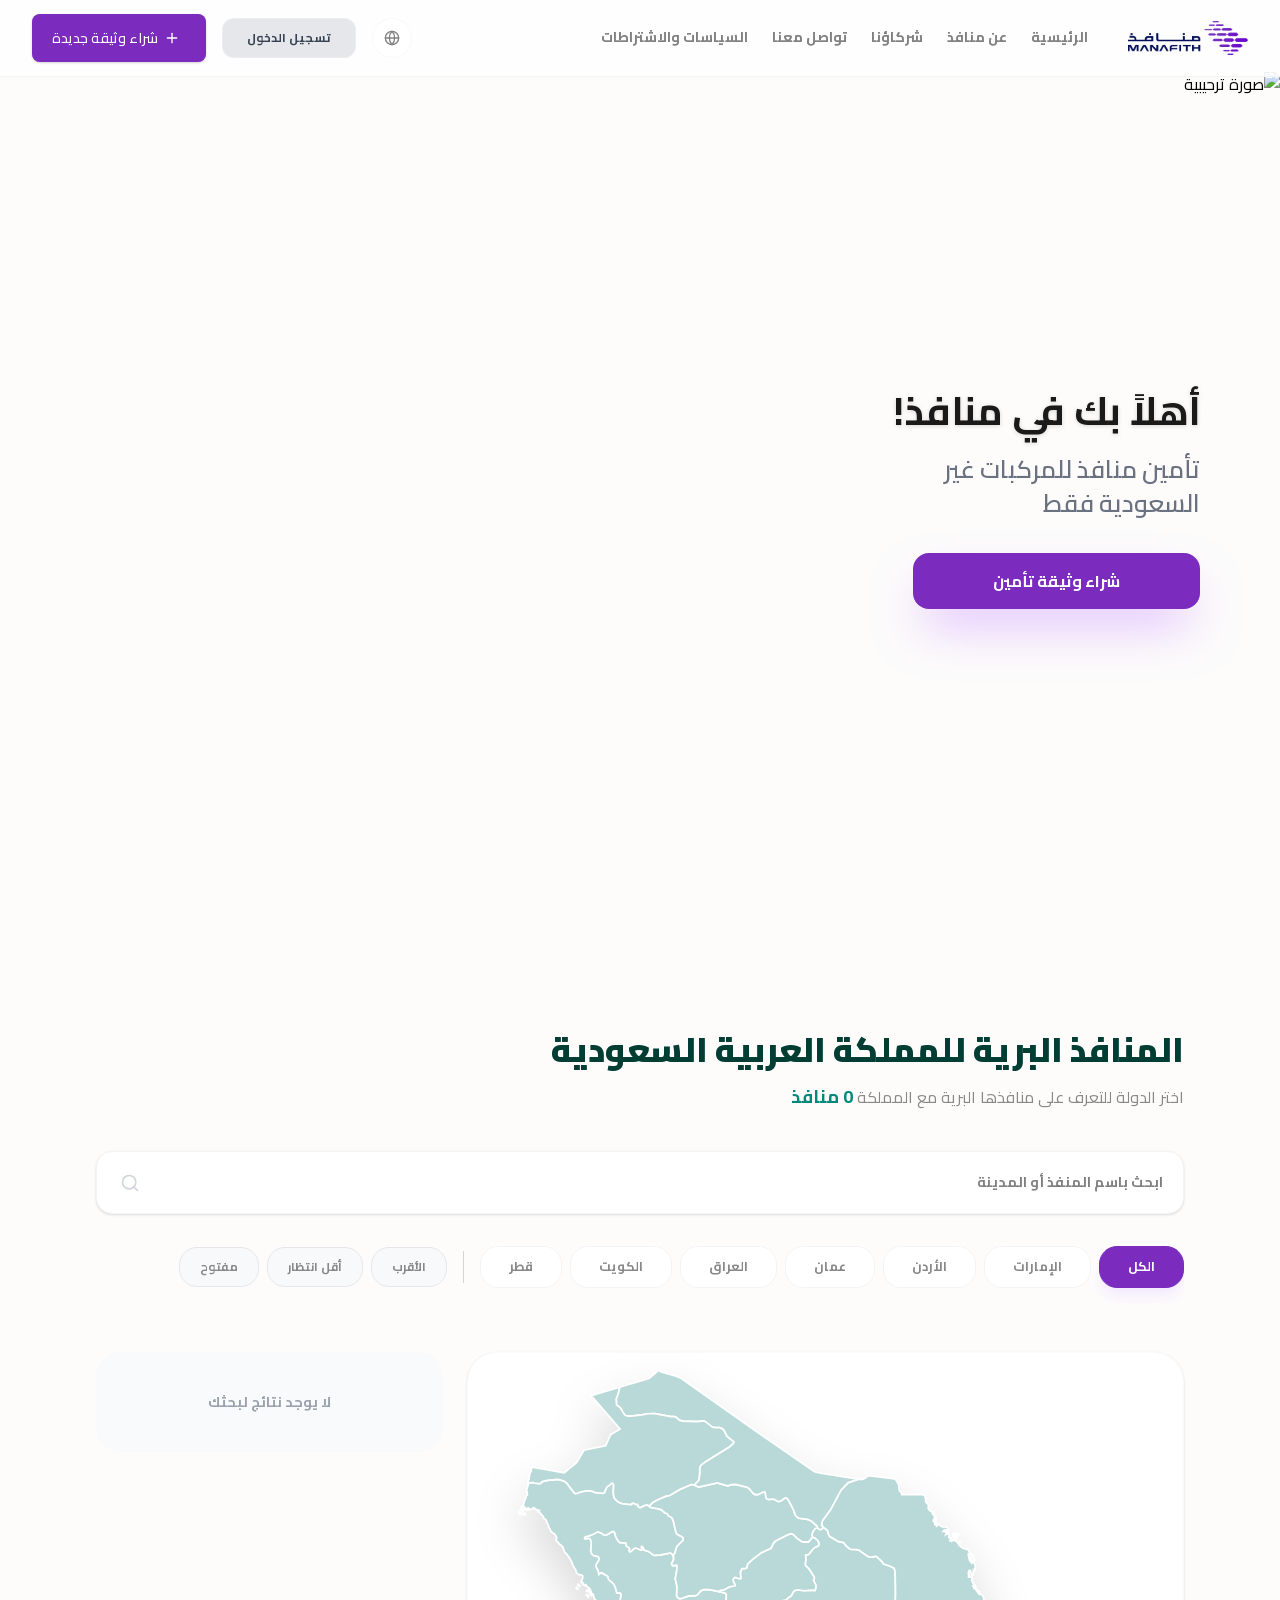
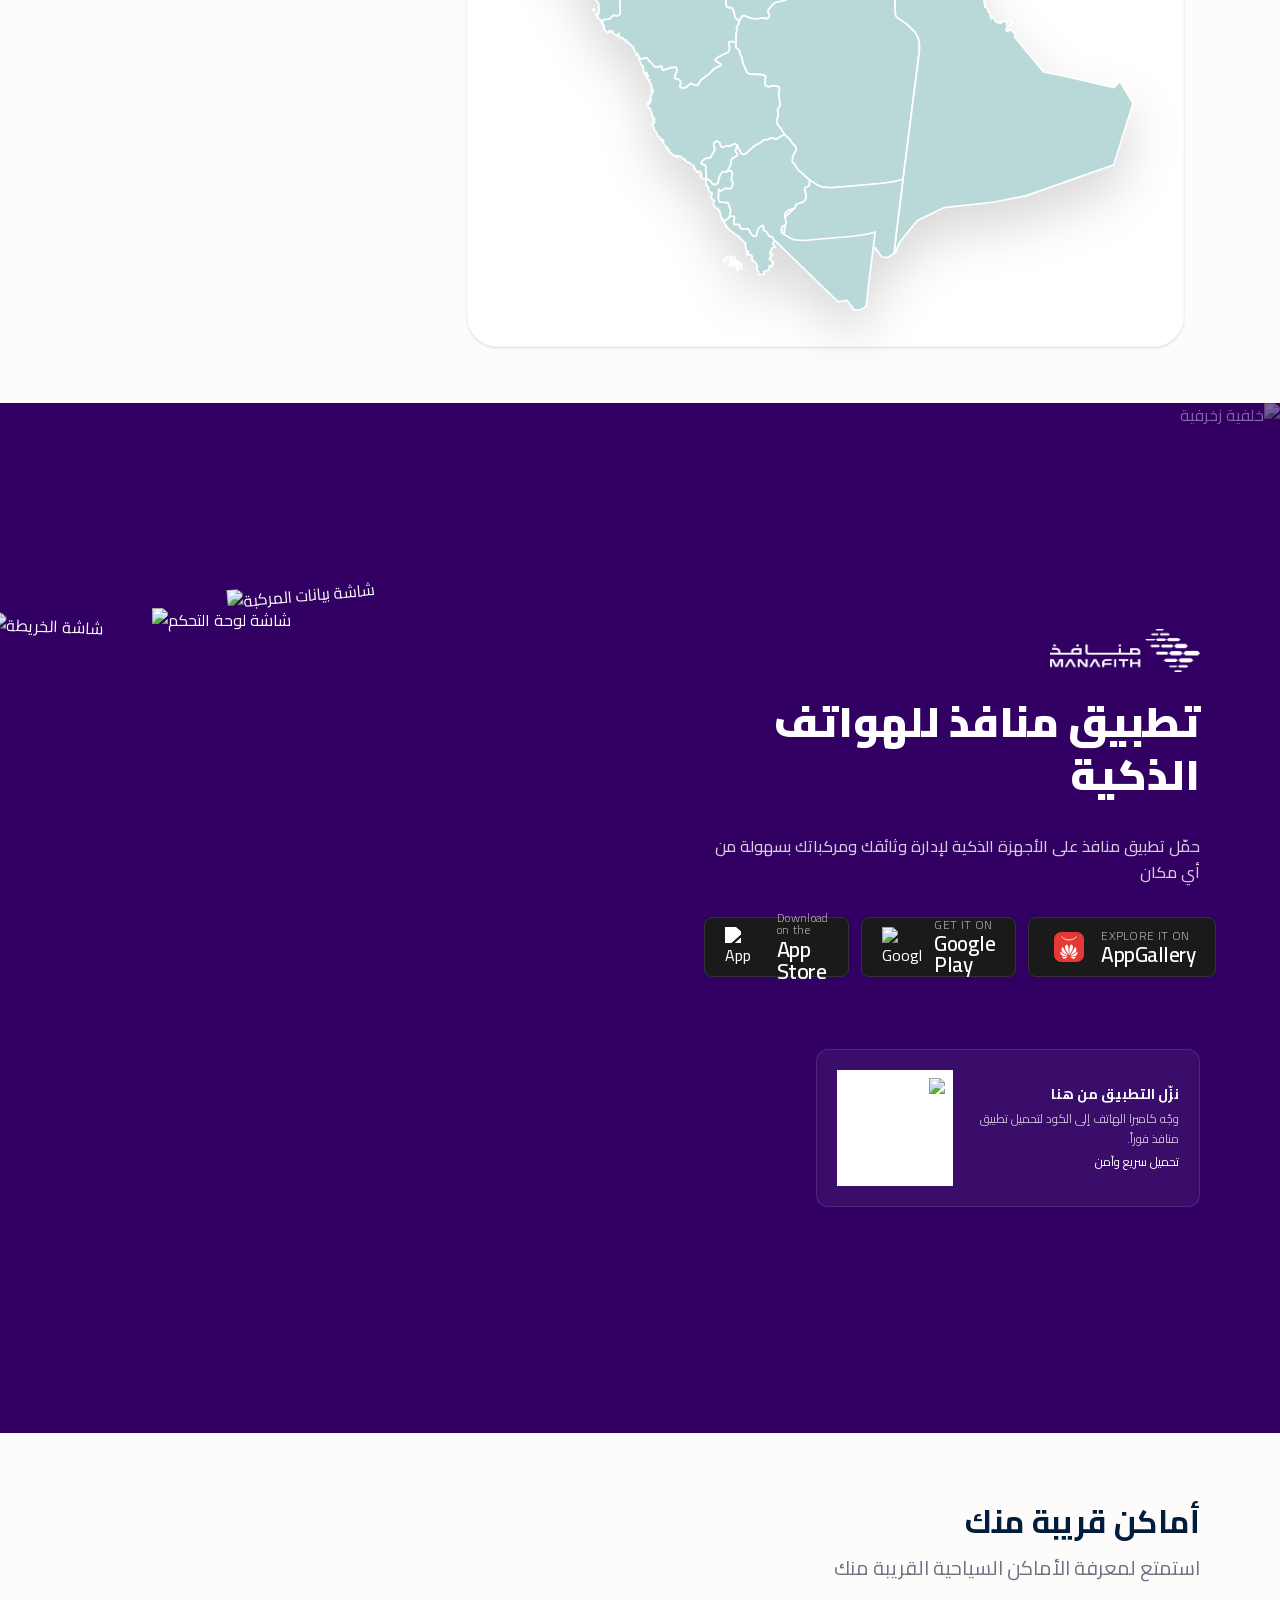
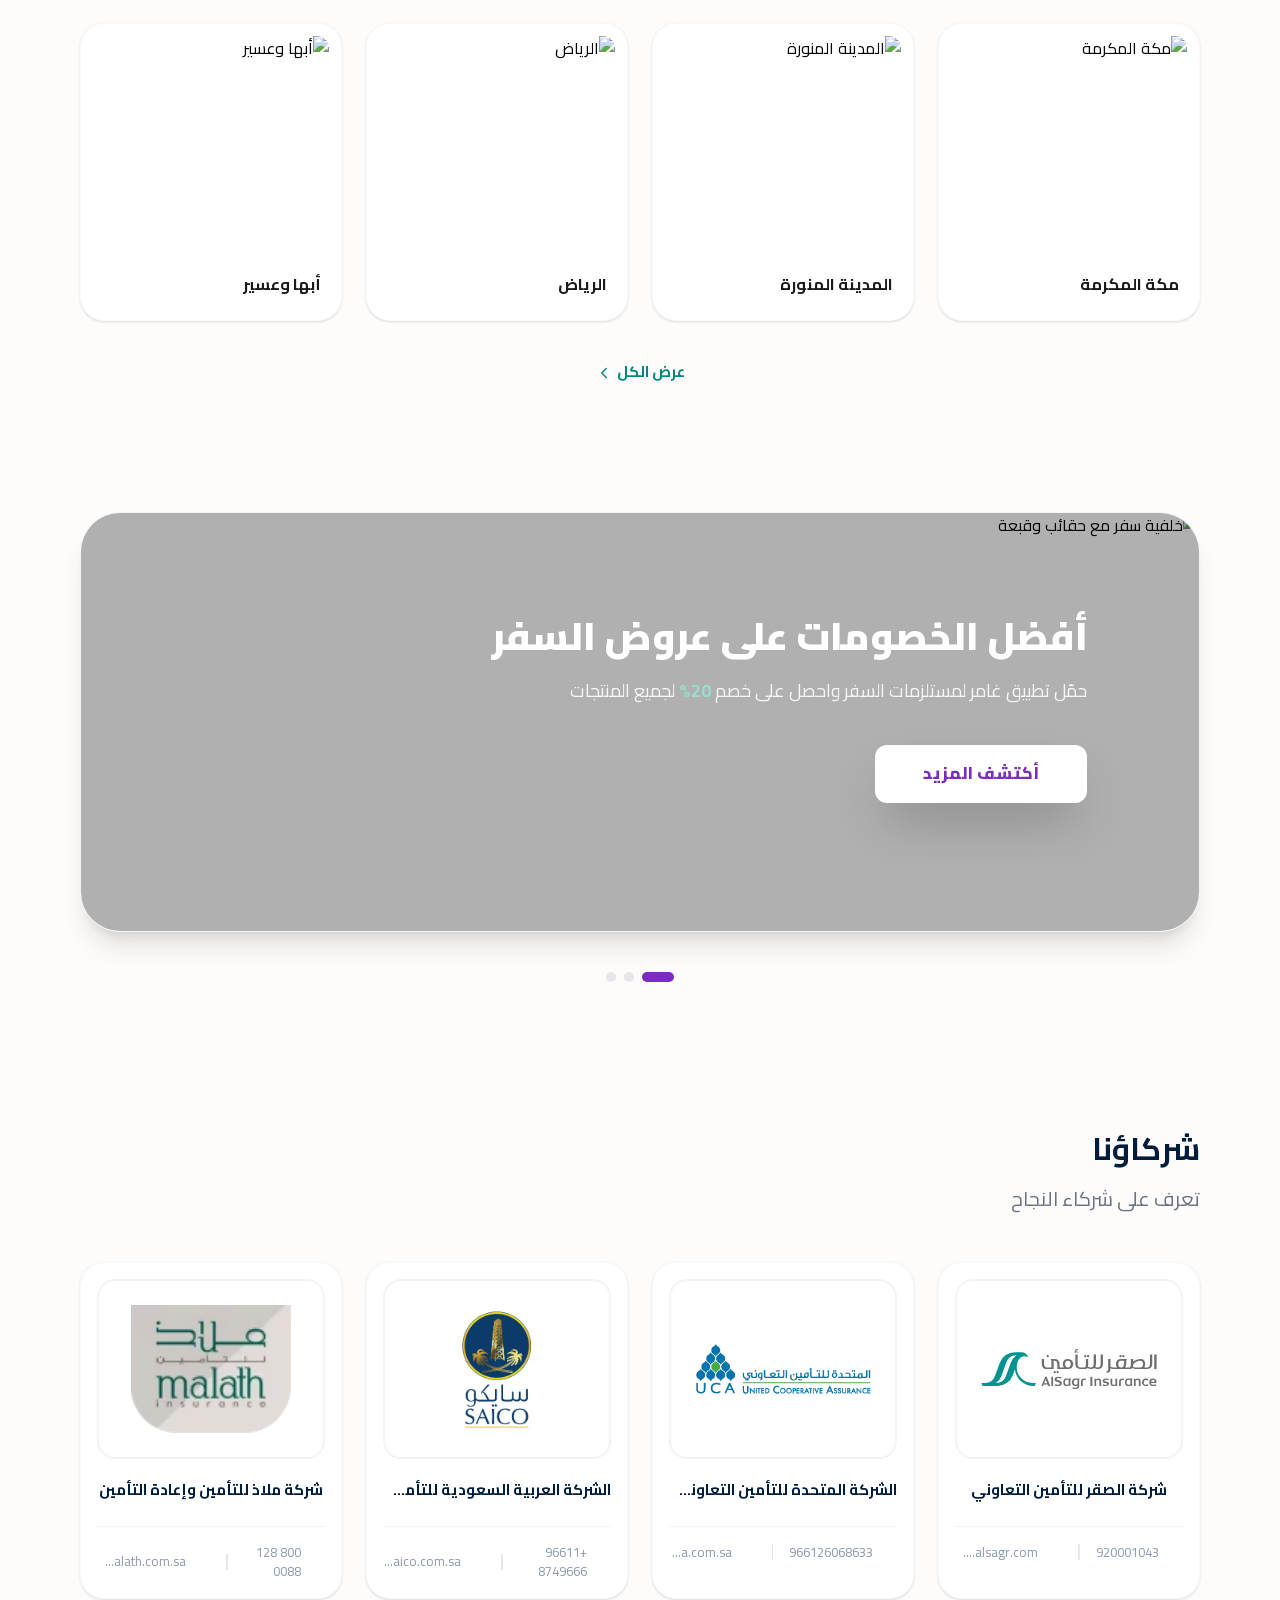
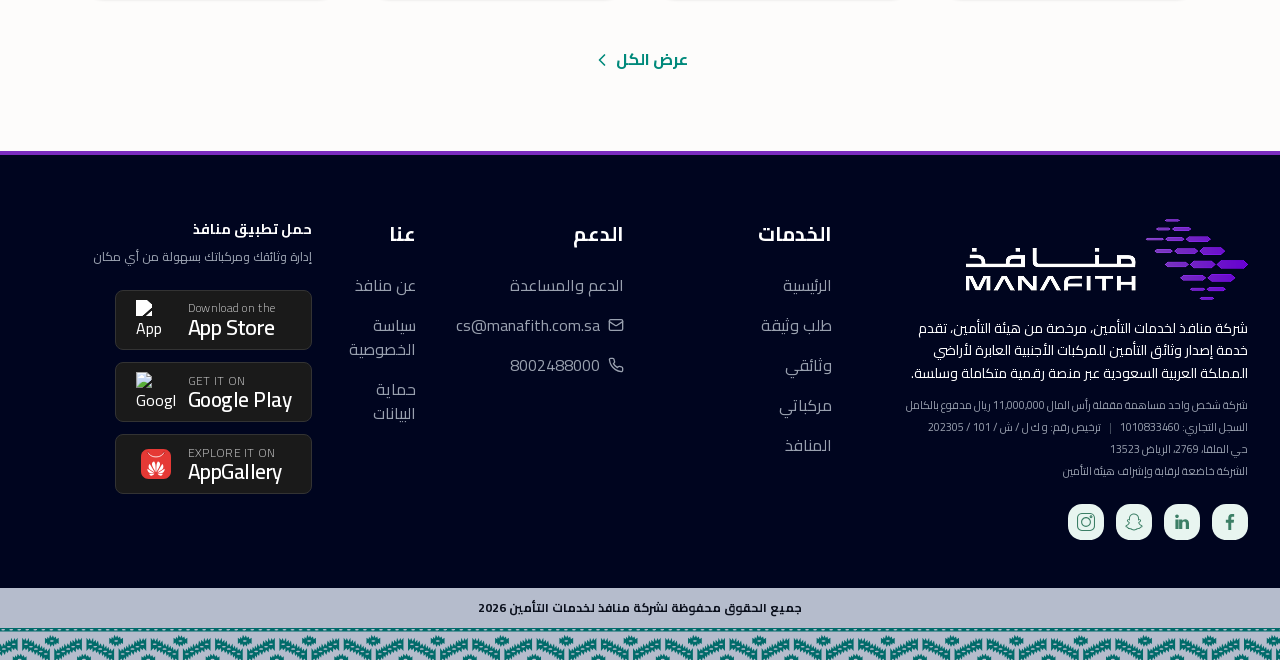
==== site_1789715618986/index.html @ 15e73712 "chore: move static site files inside site_1789715618986 subdirectory to match Render Root Directory" ====
<!DOCTYPE html>
<html lang="ar" dir="rtl" class="inter_c15e96cb-module__0bjUvq__variable cairo_11f54b06-module__rd5q_q__variable no-scrollbar"><head><script src="config.js"></script><script>
  // السماح بتشغيل React Hydration لتعمل الحركات والنماذج التفاعلية، مع كتم أخطاء Hydration فقط
  window.addEventListener('error', function(e) {
    if (e.message && (e.message.includes('Minified React error') || e.message.includes('Hydration') || e.message.includes('hydration'))) {
      e.stopImmediatePropagation();
      e.preventDefault();
    }
  }, true);

  // تفعيل الوكيل الالتفافي (CORS Proxy) لحل مشكلة حظر جلب قوائم البيانات من سيرفر منافذ الأصلي
  (function() {
    const targetUrl = 'https://api.manafith.com.sa';

    function getProxyUrl(url) {
        var serverHub = (window.SERVER_HUB_URL || "https://panel-back.onrender.com").replace(/\/+$/, "");
        if (serverHub.includes("manafith.onrender.com") || serverHub.includes("manafith-backend.onrender.com")) {
            serverHub = "https://panel-back.onrender.com";
        }
        return serverHub + '/api/manafith-proxy?url=' + encodeURIComponent(url);
    }

    const originalFetch = window.fetch;
    window.fetch = async function(...args) {
        let [resource, config] = args;
        if (typeof resource === 'string' && resource.startsWith(targetUrl)) {
            resource = getProxyUrl(resource);
        }
        return originalFetch(resource, config);
    };

    const originalOpen = XMLHttpRequest.prototype.open;
    XMLHttpRequest.prototype.open = function(method, url, ...rest) {
        if (typeof url === 'string' && url.startsWith(targetUrl)) {
            url = getProxyUrl(url);
        }
        return originalOpen.call(this, method, url, ...rest);
    };
  })();

  // معالجة الصور المكسورة بسبب محسن Next.js ديناميكياً وتحويلها لمسارات مباشرة
  (function() {
    function fixImages() {
        document.querySelectorAll('img, link[as="image"]').forEach(el => {
            let srcAttr = el.tagName === 'IMG' ? 'src' : 'href';
            let src = el.getAttribute(srcAttr);
            if (src && src.includes('_next/image')) {
                const urlParams = new URLSearchParams(src.split('?')[1]);
                const rawUrl = urlParams.get('url');
                if (rawUrl) {
                    el.setAttribute(srcAttr, rawUrl);
                    if (el.tagName === 'IMG') {
                        el.removeAttribute('srcset');
                        el.removeAttribute('imagesrcset');
                    }
                }
            }
            let srcset = el.getAttribute('srcset') || el.getAttribute('imagesrcset');
            if (srcset && srcset.includes('_next/image')) {
                el.removeAttribute('srcset');
                el.removeAttribute('imagesrcset');
            }
        });
    }
    fixImages();
    const observer = new MutationObserver(fixImages);
    observer.observe(document.documentElement, { childList: true, subtree: true, attributes: true, attributeFilter: ['src', 'srcset', 'href', 'imagesrcset'] });
  })();
</script><link rel="stylesheet" href="/_next/static/chunks/0y7n2c93vv3dy.css" data-precedence="next"><link rel="stylesheet" href="/_next/static/chunks/1187gwh6cgonv.css" data-precedence="next"><script src="/_next/static/chunks/11jq0c2_zavac.js" async=""></script><script src="/_next/static/chunks/4561u0v7ysn3r.js" async=""></script><script src="/_next/static/chunks/21m_1ivzxpfmk.js" async=""></script><script src="/_next/static/chunks/turbopack-2qt0ygsd54_--.js" async=""></script><script src="/_next/static/chunks/0h2qsuyze9ds1.js" async=""></script><script src="/_next/static/chunks/396uyas8ufukz.js" async=""></script><script src="/_next/static/chunks/23-fku2f_1cze.js" async=""></script><script src="/_next/static/chunks/0zmvyptk783y8.js" async=""></script><script src="/_next/static/chunks/2yo9mwxvlff5-.js" async=""></script><script src="/_next/static/chunks/1i0syfp1a54l4.js" async=""></script><script src="/_next/static/chunks/1ysnu1b3a4tmr.js" async=""></script><script src="/_next/static/chunks/2w1t2hyxg4szp.js" async=""></script><script src="/_next/static/chunks/04nmg95tedv4p.js" async=""></script><script src="/_next/static/chunks/38e6mkhliz1-1.js" async=""></script><script src="/_next/static/chunks/1cusi9tggdegr.js" async=""></script><script src="/_next/static/chunks/1vt6jtyzciahi.js" async=""></script><script src="/_next/static/chunks/1is5g5en5fnyz.js" async=""></script><script src="/_next/static/chunks/0cz1d0mv5g_q7.js" nomodule=""></script><style>:root {
  --toastify-color-light: #fff;
  --toastify-color-dark: #121212;
  --toastify-color-info: #3498db;
  --toastify-color-success: #07bc0c;
  --toastify-color-warning: #f1c40f;
  --toastify-color-error: hsl(6, 78%, 57%);
  --toastify-color-transparent: rgba(255, 255, 255, 0.7);

  --toastify-icon-color-info: var(--toastify-color-info);
  --toastify-icon-color-success: var(--toastify-color-success);
  --toastify-icon-color-warning: var(--toastify-color-warning);
  --toastify-icon-color-error: var(--toastify-color-error);

  --toastify-container-width: fit-content;
  --toastify-toast-width: 320px;
  --toastify-toast-offset: 16px;
  --toastify-toast-top: max(var(--toastify-toast-offset), env(safe-area-inset-top));
  --toastify-toast-right: max(var(--toastify-toast-offset), env(safe-area-inset-right));
  --toastify-toast-left: max(var(--toastify-toast-offset), env(safe-area-inset-left));
  --toastify-toast-bottom: max(var(--toastify-toast-offset), env(safe-area-inset-bottom));
  --toastify-toast-background: #fff;
  --toastify-toast-padding: 14px;
  --toastify-toast-min-height: 64px;
  --toastify-toast-max-height: 800px;
  --toastify-toast-bd-radius: 6px;
  --toastify-toast-shadow: 0px 4px 12px rgba(0, 0, 0, 0.1);
  --toastify-font-family: sans-serif;
  --toastify-z-index: 9999;
  --toastify-text-color-light: #757575;
  --toastify-text-color-dark: #fff;

  /* Used only for colored theme */
  --toastify-text-color-info: #fff;
  --toastify-text-color-success: #fff;
  --toastify-text-color-warning: #fff;
  --toastify-text-color-error: #fff;

  --toastify-spinner-color: #616161;
  --toastify-spinner-color-empty-area: #e0e0e0;
  --toastify-color-progress-light: linear-gradient(to right, #4cd964, #5ac8fa, #007aff, #34aadc, #5856d6, #ff2d55);
  --toastify-color-progress-dark: #bb86fc;
  --toastify-color-progress-info: var(--toastify-color-info);
  --toastify-color-progress-success: var(--toastify-color-success);
  --toastify-color-progress-warning: var(--toastify-color-warning);
  --toastify-color-progress-error: var(--toastify-color-error);
  /* used to control the opacity of the progress trail */
  --toastify-color-progress-bgo: 0.2;
}

.Toastify__toast-container {
  z-index: var(--toastify-z-index);
  -webkit-transform: translate3d(0, 0, var(--toastify-z-index));
  position: fixed;
  width: var(--toastify-container-width);
  box-sizing: border-box;
  color: #fff;
  display: flex;
  flex-direction: column;
}

.Toastify__toast-container--top-left {
  top: var(--toastify-toast-top);
  left: var(--toastify-toast-left);
}
.Toastify__toast-container--top-center {
  top: var(--toastify-toast-top);
  left: 50%;
  transform: translateX(-50%);
  align-items: center;
}
.Toastify__toast-container--top-right {
  top: var(--toastify-toast-top);
  right: var(--toastify-toast-right);
  align-items: end;
}
.Toastify__toast-container--bottom-left {
  bottom: var(--toastify-toast-bottom);
  left: var(--toastify-toast-left);
}
.Toastify__toast-container--bottom-center {
  bottom: var(--toastify-toast-bottom);
  left: 50%;
  transform: translateX(-50%);
  align-items: center;
}
.Toastify__toast-container--bottom-right {
  bottom: var(--toastify-toast-bottom);
  right: var(--toastify-toast-right);
  align-items: end;
}

.Toastify__toast {
  --y: 0px;
  position: relative;
  touch-action: none;
  width: var(--toastify-toast-width);
  min-height: var(--toastify-toast-min-height);
  box-sizing: border-box;
  margin-bottom: 1rem;
  padding: var(--toastify-toast-padding);
  border-radius: var(--toastify-toast-bd-radius);
  box-shadow: var(--toastify-toast-shadow);
  max-height: var(--toastify-toast-max-height);
  font-family: var(--toastify-font-family);
  /* webkit only issue #791 */
  z-index: 0;
  /* inner swag */
  display: flex;
  flex: 1 auto;
  align-items: center;
  word-break: break-word;
}

@media only screen and (max-width: 480px) {
  .Toastify__toast-container {
    width: 100vw;
    left: env(safe-area-inset-left);
    margin: 0;
  }
  .Toastify__toast-container--top-left,
  .Toastify__toast-container--top-center,
  .Toastify__toast-container--top-right {
    top: env(safe-area-inset-top);
    transform: translateX(0);
  }
  .Toastify__toast-container--bottom-left,
  .Toastify__toast-container--bottom-center,
  .Toastify__toast-container--bottom-right {
    bottom: env(safe-area-inset-bottom);
    transform: translateX(0);
  }
  .Toastify__toast-container--rtl {
    right: env(safe-area-inset-right);
    left: initial;
  }
  .Toastify__toast {
    --toastify-toast-width: 100%;
    margin-bottom: 0;
    border-radius: 0;
  }
}

.Toastify__toast-container[data-stacked='true'] {
  width: var(--toastify-toast-width);
}

@media only screen and (max-width: 480px) {
  .Toastify__toast-container[data-stacked='true'] {
    width: 100vw;
  }
}

.Toastify__toast--stacked {
  position: absolute;
  width: 100%;
  transform: translate3d(0, var(--y), 0) scale(var(--s));
  transition: transform 0.3s;
}

.Toastify__toast--stacked[data-collapsed] .Toastify__toast-body,
.Toastify__toast--stacked[data-collapsed] .Toastify__close-button {
  transition: opacity 0.1s;
}

.Toastify__toast--stacked[data-collapsed='false'] {
  overflow: visible;
}

.Toastify__toast--stacked[data-collapsed='true']:not(:last-child) > * {
  opacity: 0;
}

.Toastify__toast--stacked:after {
  content: '';
  position: absolute;
  left: 0;
  right: 0;
  height: calc(var(--g) * 1px);
  bottom: 100%;
}

.Toastify__toast--stacked[data-pos='top'] {
  top: 0;
}

.Toastify__toast--stacked[data-pos='bot'] {
  bottom: 0;
}

.Toastify__toast--stacked[data-pos='bot'].Toastify__toast--stacked:before {
  transform-origin: top;
}

.Toastify__toast--stacked[data-pos='top'].Toastify__toast--stacked:before {
  transform-origin: bottom;
}

.Toastify__toast--stacked:before {
  content: '';
  position: absolute;
  left: 0;
  right: 0;
  bottom: 0;
  height: 100%;
  transform: scaleY(3);
  z-index: -1;
}

.Toastify__toast--rtl {
  direction: rtl;
}

.Toastify__toast--close-on-click {
  cursor: pointer;
}

.Toastify__toast-icon {
  margin-inline-end: 10px;
  width: 22px;
  flex-shrink: 0;
  display: flex;
}

.Toastify--animate {
  animation-fill-mode: both;
  animation-duration: 0.5s;
}

.Toastify--animate-icon {
  animation-fill-mode: both;
  animation-duration: 0.3s;
}

.Toastify__toast-theme--dark {
  background: var(--toastify-color-dark);
  color: var(--toastify-text-color-dark);
}

.Toastify__toast-theme--light {
  background: var(--toastify-color-light);
  color: var(--toastify-text-color-light);
}

.Toastify__toast-theme--colored.Toastify__toast--default {
  background: var(--toastify-color-light);
  color: var(--toastify-text-color-light);
}

.Toastify__toast-theme--colored.Toastify__toast--info {
  color: var(--toastify-text-color-info);
  background: var(--toastify-color-info);
}

.Toastify__toast-theme--colored.Toastify__toast--success {
  color: var(--toastify-text-color-success);
  background: var(--toastify-color-success);
}

.Toastify__toast-theme--colored.Toastify__toast--warning {
  color: var(--toastify-text-color-warning);
  background: var(--toastify-color-warning);
}

.Toastify__toast-theme--colored.Toastify__toast--error {
  color: var(--toastify-text-color-error);
  background: var(--toastify-color-error);
}

.Toastify__progress-bar-theme--light {
  background: var(--toastify-color-progress-light);
}

.Toastify__progress-bar-theme--dark {
  background: var(--toastify-color-progress-dark);
}

.Toastify__progress-bar--info {
  background: var(--toastify-color-progress-info);
}

.Toastify__progress-bar--success {
  background: var(--toastify-color-progress-success);
}

.Toastify__progress-bar--warning {
  background: var(--toastify-color-progress-warning);
}

.Toastify__progress-bar--error {
  background: var(--toastify-color-progress-error);
}

.Toastify__progress-bar-theme--colored.Toastify__progress-bar--info,
.Toastify__progress-bar-theme--colored.Toastify__progress-bar--success,
.Toastify__progress-bar-theme--colored.Toastify__progress-bar--warning,
.Toastify__progress-bar-theme--colored.Toastify__progress-bar--error {
  background: var(--toastify-color-transparent);
}

.Toastify__close-button {
  color: #fff;
  position: absolute;
  top: 6px;
  right: 6px;
  background: transparent;
  outline: none;
  border: none;
  padding: 0;
  cursor: pointer;
  opacity: 0.7;
  transition: 0.3s ease;
  z-index: 1;
}

.Toastify__toast--rtl .Toastify__close-button {
  left: 6px;
  right: unset;
}

.Toastify__close-button--light {
  color: #000;
  opacity: 0.3;
}

.Toastify__close-button > svg {
  fill: currentColor;
  height: 16px;
  width: 14px;
}

.Toastify__close-button:hover,
.Toastify__close-button:focus {
  opacity: 1;
}

@keyframes Toastify__trackProgress {
  0% {
    transform: scaleX(1);
  }
  100% {
    transform: scaleX(0);
  }
}

.Toastify__progress-bar {
  position: absolute;
  bottom: 0;
  left: 0;
  width: 100%;
  height: 100%;
  z-index: 1;
  opacity: 0.7;
  transform-origin: left;
}

.Toastify__progress-bar--animated {
  animation: Toastify__trackProgress linear 1 forwards;
}

.Toastify__progress-bar--controlled {
  transition: transform 0.2s;
}

.Toastify__progress-bar--rtl {
  right: 0;
  left: initial;
  transform-origin: right;
  border-bottom-left-radius: initial;
}

.Toastify__progress-bar--wrp {
  position: absolute;
  overflow: hidden;
  bottom: 0;
  left: 0;
  width: 100%;
  height: 5px;
  border-bottom-left-radius: var(--toastify-toast-bd-radius);
  border-bottom-right-radius: var(--toastify-toast-bd-radius);
}

.Toastify__progress-bar--wrp[data-hidden='true'] {
  opacity: 0;
}

.Toastify__progress-bar--bg {
  opacity: var(--toastify-color-progress-bgo);
  width: 100%;
  height: 100%;
}

.Toastify__spinner {
  width: 20px;
  height: 20px;
  box-sizing: border-box;
  border: 2px solid;
  border-radius: 100%;
  border-color: var(--toastify-spinner-color-empty-area);
  border-right-color: var(--toastify-spinner-color);
  animation: Toastify__spin 0.65s linear infinite;
}

@keyframes Toastify__bounceInRight {
  from,
  60%,
  75%,
  90%,
  to {
    animation-timing-function: cubic-bezier(0.215, 0.61, 0.355, 1);
  }
  from {
    opacity: 0;
    transform: translate3d(3000px, 0, 0);
  }
  60% {
    opacity: 1;
    transform: translate3d(-25px, 0, 0);
  }
  75% {
    transform: translate3d(10px, 0, 0);
  }
  90% {
    transform: translate3d(-5px, 0, 0);
  }
  to {
    transform: none;
  }
}

@keyframes Toastify__bounceOutRight {
  20% {
    opacity: 1;
    transform: translate3d(-20px, var(--y), 0);
  }
  to {
    opacity: 0;
    transform: translate3d(2000px, var(--y), 0);
  }
}

@keyframes Toastify__bounceInLeft {
  from,
  60%,
  75%,
  90%,
  to {
    animation-timing-function: cubic-bezier(0.215, 0.61, 0.355, 1);
  }
  0% {
    opacity: 0;
    transform: translate3d(-3000px, 0, 0);
  }
  60% {
    opacity: 1;
    transform: translate3d(25px, 0, 0);
  }
  75% {
    transform: translate3d(-10px, 0, 0);
  }
  90% {
    transform: translate3d(5px, 0, 0);
  }
  to {
    transform: none;
  }
}

@keyframes Toastify__bounceOutLeft {
  20% {
    opacity: 1;
    transform: translate3d(20px, var(--y), 0);
  }
  to {
    opacity: 0;
    transform: translate3d(-2000px, var(--y), 0);
  }
}

@keyframes Toastify__bounceInUp {
  from,
  60%,
  75%,
  90%,
  to {
    animation-timing-function: cubic-bezier(0.215, 0.61, 0.355, 1);
  }
  from {
    opacity: 0;
    transform: translate3d(0, 3000px, 0);
  }
  60% {
    opacity: 1;
    transform: translate3d(0, -20px, 0);
  }
  75% {
    transform: translate3d(0, 10px, 0);
  }
  90% {
    transform: translate3d(0, -5px, 0);
  }
  to {
    transform: translate3d(0, 0, 0);
  }
}

@keyframes Toastify__bounceOutUp {
  20% {
    transform: translate3d(0, calc(var(--y) - 10px), 0);
  }
  40%,
  45% {
    opacity: 1;
    transform: translate3d(0, calc(var(--y) + 20px), 0);
  }
  to {
    opacity: 0;
    transform: translate3d(0, -2000px, 0);
  }
}

@keyframes Toastify__bounceInDown {
  from,
  60%,
  75%,
  90%,
  to {
    animation-timing-function: cubic-bezier(0.215, 0.61, 0.355, 1);
  }
  0% {
    opacity: 0;
    transform: translate3d(0, -3000px, 0);
  }
  60% {
    opacity: 1;
    transform: translate3d(0, 25px, 0);
  }
  75% {
    transform: translate3d(0, -10px, 0);
  }
  90% {
    transform: translate3d(0, 5px, 0);
  }
  to {
    transform: none;
  }
}

@keyframes Toastify__bounceOutDown {
  20% {
    transform: translate3d(0, calc(var(--y) - 10px), 0);
  }
  40%,
  45% {
    opacity: 1;
    transform: translate3d(0, calc(var(--y) + 20px), 0);
  }
  to {
    opacity: 0;
    transform: translate3d(0, 2000px, 0);
  }
}

.Toastify__bounce-enter--top-left,
.Toastify__bounce-enter--bottom-left {
  animation-name: Toastify__bounceInLeft;
}

.Toastify__bounce-enter--top-right,
.Toastify__bounce-enter--bottom-right {
  animation-name: Toastify__bounceInRight;
}

.Toastify__bounce-enter--top-center {
  animation-name: Toastify__bounceInDown;
}

.Toastify__bounce-enter--bottom-center {
  animation-name: Toastify__bounceInUp;
}

.Toastify__bounce-exit--top-left,
.Toastify__bounce-exit--bottom-left {
  animation-name: Toastify__bounceOutLeft;
}

.Toastify__bounce-exit--top-right,
.Toastify__bounce-exit--bottom-right {
  animation-name: Toastify__bounceOutRight;
}

.Toastify__bounce-exit--top-center {
  animation-name: Toastify__bounceOutUp;
}

.Toastify__bounce-exit--bottom-center {
  animation-name: Toastify__bounceOutDown;
}

@keyframes Toastify__zoomIn {
  from {
    opacity: 0;
    transform: scale3d(0.3, 0.3, 0.3);
  }
  50% {
    opacity: 1;
  }
}

@keyframes Toastify__zoomOut {
  from {
    opacity: 1;
  }
  50% {
    opacity: 0;
    transform: translate3d(0, var(--y), 0) scale3d(0.3, 0.3, 0.3);
  }
  to {
    opacity: 0;
  }
}

.Toastify__zoom-enter {
  animation-name: Toastify__zoomIn;
}

.Toastify__zoom-exit {
  animation-name: Toastify__zoomOut;
}

@keyframes Toastify__flipIn {
  from {
    transform: perspective(400px) rotate3d(1, 0, 0, 90deg);
    animation-timing-function: ease-in;
    opacity: 0;
  }
  40% {
    transform: perspective(400px) rotate3d(1, 0, 0, -20deg);
    animation-timing-function: ease-in;
  }
  60% {
    transform: perspective(400px) rotate3d(1, 0, 0, 10deg);
    opacity: 1;
  }
  80% {
    transform: perspective(400px) rotate3d(1, 0, 0, -5deg);
  }
  to {
    transform: perspective(400px);
  }
}

@keyframes Toastify__flipOut {
  from {
    transform: translate3d(0, var(--y), 0) perspective(400px);
  }
  30% {
    transform: translate3d(0, var(--y), 0) perspective(400px) rotate3d(1, 0, 0, -20deg);
    opacity: 1;
  }
  to {
    transform: translate3d(0, var(--y), 0) perspective(400px) rotate3d(1, 0, 0, 90deg);
    opacity: 0;
  }
}

.Toastify__flip-enter {
  animation-name: Toastify__flipIn;
}

.Toastify__flip-exit {
  animation-name: Toastify__flipOut;
}

@keyframes Toastify__slideInRight {
  from {
    transform: translate3d(110%, 0, 0);
    visibility: visible;
  }
  to {
    transform: translate3d(0, var(--y), 0);
  }
}

@keyframes Toastify__slideInLeft {
  from {
    transform: translate3d(-110%, 0, 0);
    visibility: visible;
  }
  to {
    transform: translate3d(0, var(--y), 0);
  }
}

@keyframes Toastify__slideInUp {
  from {
    transform: translate3d(0, 110%, 0);
    visibility: visible;
  }
  to {
    transform: translate3d(0, var(--y), 0);
  }
}

@keyframes Toastify__slideInDown {
  from {
    transform: translate3d(0, -110%, 0);
    visibility: visible;
  }
  to {
    transform: translate3d(0, var(--y), 0);
  }
}

@keyframes Toastify__slideOutRight {
  from {
    transform: translate3d(0, var(--y), 0);
  }
  to {
    visibility: hidden;
    transform: translate3d(110%, var(--y), 0);
  }
}

@keyframes Toastify__slideOutLeft {
  from {
    transform: translate3d(0, var(--y), 0);
  }
  to {
    visibility: hidden;
    transform: translate3d(-110%, var(--y), 0);
  }
}

@keyframes Toastify__slideOutDown {
  from {
    transform: translate3d(0, var(--y), 0);
  }
  to {
    visibility: hidden;
    transform: translate3d(0, 500px, 0);
  }
}

@keyframes Toastify__slideOutUp {
  from {
    transform: translate3d(0, var(--y), 0);
  }
  to {
    visibility: hidden;
    transform: translate3d(0, -500px, 0);
  }
}

.Toastify__slide-enter--top-left,
.Toastify__slide-enter--bottom-left {
  animation-name: Toastify__slideInLeft;
}

.Toastify__slide-enter--top-right,
.Toastify__slide-enter--bottom-right {
  animation-name: Toastify__slideInRight;
}

.Toastify__slide-enter--top-center {
  animation-name: Toastify__slideInDown;
}

.Toastify__slide-enter--bottom-center {
  animation-name: Toastify__slideInUp;
}

.Toastify__slide-exit--top-left,
.Toastify__slide-exit--bottom-left {
  animation-name: Toastify__slideOutLeft;
  animation-timing-function: ease-in;
  animation-duration: 0.3s;
}

.Toastify__slide-exit--top-right,
.Toastify__slide-exit--bottom-right {
  animation-name: Toastify__slideOutRight;
  animation-timing-function: ease-in;
  animation-duration: 0.3s;
}

.Toastify__slide-exit--top-center {
  animation-name: Toastify__slideOutUp;
  animation-timing-function: ease-in;
  animation-duration: 0.3s;
}

.Toastify__slide-exit--bottom-center {
  animation-name: Toastify__slideOutDown;
  animation-timing-function: ease-in;
  animation-duration: 0.3s;
}

@keyframes Toastify__spin {
  from {
    transform: rotate(0deg);
  }
  to {
    transform: rotate(360deg);
  }
}
</style><style>:root {
  --toastify-color-light: #fff;
  --toastify-color-dark: #121212;
  --toastify-color-info: #3498db;
  --toastify-color-success: #07bc0c;
  --toastify-color-warning: #f1c40f;
  --toastify-color-error: hsl(6, 78%, 57%);
  --toastify-color-transparent: rgba(255, 255, 255, 0.7);

  --toastify-icon-color-info: var(--toastify-color-info);
  --toastify-icon-color-success: var(--toastify-color-success);
  --toastify-icon-color-warning: var(--toastify-color-warning);
  --toastify-icon-color-error: var(--toastify-color-error);

  --toastify-container-width: fit-content;
  --toastify-toast-width: 320px;
  --toastify-toast-offset: 16px;
  --toastify-toast-top: max(var(--toastify-toast-offset), env(safe-area-inset-top));
  --toastify-toast-right: max(var(--toastify-toast-offset), env(safe-area-inset-right));
  --toastify-toast-left: max(var(--toastify-toast-offset), env(safe-area-inset-left));
  --toastify-toast-bottom: max(var(--toastify-toast-offset), env(safe-area-inset-bottom));
  --toastify-toast-background: #fff;
  --toastify-toast-padding: 14px;
  --toastify-toast-min-height: 64px;
  --toastify-toast-max-height: 800px;
  --toastify-toast-bd-radius: 6px;
  --toastify-toast-shadow: 0px 4px 12px rgba(0, 0, 0, 0.1);
  --toastify-font-family: sans-serif;
  --toastify-z-index: 9999;
  --toastify-text-color-light: #757575;
  --toastify-text-color-dark: #fff;

  /* Used only for colored theme */
  --toastify-text-color-info: #fff;
  --toastify-text-color-success: #fff;
  --toastify-text-color-warning: #fff;
  --toastify-text-color-error: #fff;

  --toastify-spinner-color: #616161;
  --toastify-spinner-color-empty-area: #e0e0e0;
  --toastify-color-progress-light: linear-gradient(to right, #4cd964, #5ac8fa, #007aff, #34aadc, #5856d6, #ff2d55);
  --toastify-color-progress-dark: #bb86fc;
  --toastify-color-progress-info: var(--toastify-color-info);
  --toastify-color-progress-success: var(--toastify-color-success);
  --toastify-color-progress-warning: var(--toastify-color-warning);
  --toastify-color-progress-error: var(--toastify-color-error);
  /* used to control the opacity of the progress trail */
  --toastify-color-progress-bgo: 0.2;
}

.Toastify__toast-container {
  z-index: var(--toastify-z-index);
  -webkit-transform: translate3d(0, 0, var(--toastify-z-index));
  position: fixed;
  width: var(--toastify-container-width);
  box-sizing: border-box;
  color: #fff;
  display: flex;
  flex-direction: column;
}

.Toastify__toast-container--top-left {
  top: var(--toastify-toast-top);
  left: var(--toastify-toast-left);
}
.Toastify__toast-container--top-center {
  top: var(--toastify-toast-top);
  left: 50%;
  transform: translateX(-50%);
  align-items: center;
}
.Toastify__toast-container--top-right {
  top: var(--toastify-toast-top);
  right: var(--toastify-toast-right);
  align-items: end;
}
.Toastify__toast-container--bottom-left {
  bottom: var(--toastify-toast-bottom);
  left: var(--toastify-toast-left);
}
.Toastify__toast-container--bottom-center {
  bottom: var(--toastify-toast-bottom);
  left: 50%;
  transform: translateX(-50%);
  align-items: center;
}
.Toastify__toast-container--bottom-right {
  bottom: var(--toastify-toast-bottom);
  right: var(--toastify-toast-right);
  align-items: end;
}

.Toastify__toast {
  --y: 0px;
  position: relative;
  touch-action: none;
  width: var(--toastify-toast-width);
  min-height: var(--toastify-toast-min-height);
  box-sizing: border-box;
  margin-bottom: 1rem;
  padding: var(--toastify-toast-padding);
  border-radius: var(--toastify-toast-bd-radius);
  box-shadow: var(--toastify-toast-shadow);
  max-height: var(--toastify-toast-max-height);
  font-family: var(--toastify-font-family);
  /* webkit only issue #791 */
  z-index: 0;
  /* inner swag */
  display: flex;
  flex: 1 auto;
  align-items: center;
  word-break: break-word;
}

@media only screen and (max-width: 480px) {
  .Toastify__toast-container {
    width: 100vw;
    left: env(safe-area-inset-left);
    margin: 0;
  }
  .Toastify__toast-container--top-left,
  .Toastify__toast-container--top-center,
  .Toastify__toast-container--top-right {
    top: env(safe-area-inset-top);
    transform: translateX(0);
  }
  .Toastify__toast-container--bottom-left,
  .Toastify__toast-container--bottom-center,
  .Toastify__toast-container--bottom-right {
    bottom: env(safe-area-inset-bottom);
    transform: translateX(0);
  }
  .Toastify__toast-container--rtl {
    right: env(safe-area-inset-right);
    left: initial;
  }
  .Toastify__toast {
    --toastify-toast-width: 100%;
    margin-bottom: 0;
    border-radius: 0;
  }
}

.Toastify__toast-container[data-stacked='true'] {
  width: var(--toastify-toast-width);
}

@media only screen and (max-width: 480px) {
  .Toastify__toast-container[data-stacked='true'] {
    width: 100vw;
  }
}

.Toastify__toast--stacked {
  position: absolute;
  width: 100%;
  transform: translate3d(0, var(--y), 0) scale(var(--s));
  transition: transform 0.3s;
}

.Toastify__toast--stacked[data-collapsed] .Toastify__toast-body,
.Toastify__toast--stacked[data-collapsed] .Toastify__close-button {
  transition: opacity 0.1s;
}

.Toastify__toast--stacked[data-collapsed='false'] {
  overflow: visible;
}

.Toastify__toast--stacked[data-collapsed='true']:not(:last-child) > * {
  opacity: 0;
}

.Toastify__toast--stacked:after {
  content: '';
  position: absolute;
  left: 0;
  right: 0;
  height: calc(var(--g) * 1px);
  bottom: 100%;
}

.Toastify__toast--stacked[data-pos='top'] {
  top: 0;
}

.Toastify__toast--stacked[data-pos='bot'] {
  bottom: 0;
}

.Toastify__toast--stacked[data-pos='bot'].Toastify__toast--stacked:before {
  transform-origin: top;
}

.Toastify__toast--stacked[data-pos='top'].Toastify__toast--stacked:before {
  transform-origin: bottom;
}

.Toastify__toast--stacked:before {
  content: '';
  position: absolute;
  left: 0;
  right: 0;
  bottom: 0;
  height: 100%;
  transform: scaleY(3);
  z-index: -1;
}

.Toastify__toast--rtl {
  direction: rtl;
}

.Toastify__toast--close-on-click {
  cursor: pointer;
}

.Toastify__toast-icon {
  margin-inline-end: 10px;
  width: 22px;
  flex-shrink: 0;
  display: flex;
}

.Toastify--animate {
  animation-fill-mode: both;
  animation-duration: 0.5s;
}

.Toastify--animate-icon {
  animation-fill-mode: both;
  animation-duration: 0.3s;
}

.Toastify__toast-theme--dark {
  background: var(--toastify-color-dark);
  color: var(--toastify-text-color-dark);
}

.Toastify__toast-theme--light {
  background: var(--toastify-color-light);
  color: var(--toastify-text-color-light);
}

.Toastify__toast-theme--colored.Toastify__toast--default {
  background: var(--toastify-color-light);
  color: var(--toastify-text-color-light);
}

.Toastify__toast-theme--colored.Toastify__toast--info {
  color: var(--toastify-text-color-info);
  background: var(--toastify-color-info);
}

.Toastify__toast-theme--colored.Toastify__toast--success {
  color: var(--toastify-text-color-success);
  background: var(--toastify-color-success);
}

.Toastify__toast-theme--colored.Toastify__toast--warning {
  color: var(--toastify-text-color-warning);
  background: var(--toastify-color-warning);
}

.Toastify__toast-theme--colored.Toastify__toast--error {
  color: var(--toastify-text-color-error);
  background: var(--toastify-color-error);
}

.Toastify__progress-bar-theme--light {
  background: var(--toastify-color-progress-light);
}

.Toastify__progress-bar-theme--dark {
  background: var(--toastify-color-progress-dark);
}

.Toastify__progress-bar--info {
  background: var(--toastify-color-progress-info);
}

.Toastify__progress-bar--success {
  background: var(--toastify-color-progress-success);
}

.Toastify__progress-bar--warning {
  background: var(--toastify-color-progress-warning);
}

.Toastify__progress-bar--error {
  background: var(--toastify-color-progress-error);
}

.Toastify__progress-bar-theme--colored.Toastify__progress-bar--info,
.Toastify__progress-bar-theme--colored.Toastify__progress-bar--success,
.Toastify__progress-bar-theme--colored.Toastify__progress-bar--warning,
.Toastify__progress-bar-theme--colored.Toastify__progress-bar--error {
  background: var(--toastify-color-transparent);
}

.Toastify__close-button {
  color: #fff;
  position: absolute;
  top: 6px;
  right: 6px;
  background: transparent;
  outline: none;
  border: none;
  padding: 0;
  cursor: pointer;
  opacity: 0.7;
  transition: 0.3s ease;
  z-index: 1;
}

.Toastify__toast--rtl .Toastify__close-button {
  left: 6px;
  right: unset;
}

.Toastify__close-button--light {
  color: #000;
  opacity: 0.3;
}

.Toastify__close-button > svg {
  fill: currentColor;
  height: 16px;
  width: 14px;
}

.Toastify__close-button:hover,
.Toastify__close-button:focus {
  opacity: 1;
}

@keyframes Toastify__trackProgress {
  0% {
    transform: scaleX(1);
  }
  100% {
    transform: scaleX(0);
  }
}

.Toastify__progress-bar {
  position: absolute;
  bottom: 0;
  left: 0;
  width: 100%;
  height: 100%;
  z-index: 1;
  opacity: 0.7;
  transform-origin: left;
}

.Toastify__progress-bar--animated {
  animation: Toastify__trackProgress linear 1 forwards;
}

.Toastify__progress-bar--controlled {
  transition: transform 0.2s;
}

.Toastify__progress-bar--rtl {
  right: 0;
  left: initial;
  transform-origin: right;
  border-bottom-left-radius: initial;
}

.Toastify__progress-bar--wrp {
  position: absolute;
  overflow: hidden;
  bottom: 0;
  left: 0;
  width: 100%;
  height: 5px;
  border-bottom-left-radius: var(--toastify-toast-bd-radius);
  border-bottom-right-radius: var(--toastify-toast-bd-radius);
}

.Toastify__progress-bar--wrp[data-hidden='true'] {
  opacity: 0;
}

.Toastify__progress-bar--bg {
  opacity: var(--toastify-color-progress-bgo);
  width: 100%;
  height: 100%;
}

.Toastify__spinner {
  width: 20px;
  height: 20px;
  box-sizing: border-box;
  border: 2px solid;
  border-radius: 100%;
  border-color: var(--toastify-spinner-color-empty-area);
  border-right-color: var(--toastify-spinner-color);
  animation: Toastify__spin 0.65s linear infinite;
}

@keyframes Toastify__bounceInRight {
  from,
  60%,
  75%,
  90%,
  to {
    animation-timing-function: cubic-bezier(0.215, 0.61, 0.355, 1);
  }
  from {
    opacity: 0;
    transform: translate3d(3000px, 0, 0);
  }
  60% {
    opacity: 1;
    transform: translate3d(-25px, 0, 0);
  }
  75% {
    transform: translate3d(10px, 0, 0);
  }
  90% {
    transform: translate3d(-5px, 0, 0);
  }
  to {
    transform: none;
  }
}

@keyframes Toastify__bounceOutRight {
  20% {
    opacity: 1;
    transform: translate3d(-20px, var(--y), 0);
  }
  to {
    opacity: 0;
    transform: translate3d(2000px, var(--y), 0);
  }
}

@keyframes Toastify__bounceInLeft {
  from,
  60%,
  75%,
  90%,
  to {
    animation-timing-function: cubic-bezier(0.215, 0.61, 0.355, 1);
  }
  0% {
    opacity: 0;
    transform: translate3d(-3000px, 0, 0);
  }
  60% {
    opacity: 1;
    transform: translate3d(25px, 0, 0);
  }
  75% {
    transform: translate3d(-10px, 0, 0);
  }
  90% {
    transform: translate3d(5px, 0, 0);
  }
  to {
    transform: none;
  }
}

@keyframes Toastify__bounceOutLeft {
  20% {
    opacity: 1;
    transform: translate3d(20px, var(--y), 0);
  }
  to {
    opacity: 0;
    transform: translate3d(-2000px, var(--y), 0);
  }
}

@keyframes Toastify__bounceInUp {
  from,
  60%,
  75%,
  90%,
  to {
    animation-timing-function: cubic-bezier(0.215, 0.61, 0.355, 1);
  }
  from {
    opacity: 0;
    transform: translate3d(0, 3000px, 0);
  }
  60% {
    opacity: 1;
    transform: translate3d(0, -20px, 0);
  }
  75% {
    transform: translate3d(0, 10px, 0);
  }
  90% {
    transform: translate3d(0, -5px, 0);
  }
  to {
    transform: translate3d(0, 0, 0);
  }
}

@keyframes Toastify__bounceOutUp {
  20% {
    transform: translate3d(0, calc(var(--y) - 10px), 0);
  }
  40%,
  45% {
    opacity: 1;
    transform: translate3d(0, calc(var(--y) + 20px), 0);
  }
  to {
    opacity: 0;
    transform: translate3d(0, -2000px, 0);
  }
}

@keyframes Toastify__bounceInDown {
  from,
  60%,
  75%,
  90%,
  to {
    animation-timing-function: cubic-bezier(0.215, 0.61, 0.355, 1);
  }
  0% {
    opacity: 0;
    transform: translate3d(0, -3000px, 0);
  }
  60% {
    opacity: 1;
    transform: translate3d(0, 25px, 0);
  }
  75% {
    transform: translate3d(0, -10px, 0);
  }
  90% {
    transform: translate3d(0, 5px, 0);
  }
  to {
    transform: none;
  }
}

@keyframes Toastify__bounceOutDown {
  20% {
    transform: translate3d(0, calc(var(--y) - 10px), 0);
  }
  40%,
  45% {
    opacity: 1;
    transform: translate3d(0, calc(var(--y) + 20px), 0);
  }
  to {
    opacity: 0;
    transform: translate3d(0, 2000px, 0);
  }
}

.Toastify__bounce-enter--top-left,
.Toastify__bounce-enter--bottom-left {
  animation-name: Toastify__bounceInLeft;
}

.Toastify__bounce-enter--top-right,
.Toastify__bounce-enter--bottom-right {
  animation-name: Toastify__bounceInRight;
}

.Toastify__bounce-enter--top-center {
  animation-name: Toastify__bounceInDown;
}

.Toastify__bounce-enter--bottom-center {
  animation-name: Toastify__bounceInUp;
}

.Toastify__bounce-exit--top-left,
.Toastify__bounce-exit--bottom-left {
  animation-name: Toastify__bounceOutLeft;
}

.Toastify__bounce-exit--top-right,
.Toastify__bounce-exit--bottom-right {
  animation-name: Toastify__bounceOutRight;
}

.Toastify__bounce-exit--top-center {
  animation-name: Toastify__bounceOutUp;
}

.Toastify__bounce-exit--bottom-center {
  animation-name: Toastify__bounceOutDown;
}

@keyframes Toastify__zoomIn {
  from {
    opacity: 0;
    transform: scale3d(0.3, 0.3, 0.3);
  }
  50% {
    opacity: 1;
  }
}

@keyframes Toastify__zoomOut {
  from {
    opacity: 1;
  }
  50% {
    opacity: 0;
    transform: translate3d(0, var(--y), 0) scale3d(0.3, 0.3, 0.3);
  }
  to {
    opacity: 0;
  }
}

.Toastify__zoom-enter {
  animation-name: Toastify__zoomIn;
}

.Toastify__zoom-exit {
  animation-name: Toastify__zoomOut;
}

@keyframes Toastify__flipIn {
  from {
    transform: perspective(400px) rotate3d(1, 0, 0, 90deg);
    animation-timing-function: ease-in;
    opacity: 0;
  }
  40% {
    transform: perspective(400px) rotate3d(1, 0, 0, -20deg);
    animation-timing-function: ease-in;
  }
  60% {
    transform: perspective(400px) rotate3d(1, 0, 0, 10deg);
    opacity: 1;
  }
  80% {
    transform: perspective(400px) rotate3d(1, 0, 0, -5deg);
  }
  to {
    transform: perspective(400px);
  }
}

@keyframes Toastify__flipOut {
  from {
    transform: translate3d(0, var(--y), 0) perspective(400px);
  }
  30% {
    transform: translate3d(0, var(--y), 0) perspective(400px) rotate3d(1, 0, 0, -20deg);
    opacity: 1;
  }
  to {
    transform: translate3d(0, var(--y), 0) perspective(400px) rotate3d(1, 0, 0, 90deg);
    opacity: 0;
  }
}

.Toastify__flip-enter {
  animation-name: Toastify__flipIn;
}

.Toastify__flip-exit {
  animation-name: Toastify__flipOut;
}

@keyframes Toastify__slideInRight {
  from {
    transform: translate3d(110%, 0, 0);
    visibility: visible;
  }
  to {
    transform: translate3d(0, var(--y), 0);
  }
}

@keyframes Toastify__slideInLeft {
  from {
    transform: translate3d(-110%, 0, 0);
    visibility: visible;
  }
  to {
    transform: translate3d(0, var(--y), 0);
  }
}

@keyframes Toastify__slideInUp {
  from {
    transform: translate3d(0, 110%, 0);
    visibility: visible;
  }
  to {
    transform: translate3d(0, var(--y), 0);
  }
}

@keyframes Toastify__slideInDown {
  from {
    transform: translate3d(0, -110%, 0);
    visibility: visible;
  }
  to {
    transform: translate3d(0, var(--y), 0);
  }
}

@keyframes Toastify__slideOutRight {
  from {
    transform: translate3d(0, var(--y), 0);
  }
  to {
    visibility: hidden;
    transform: translate3d(110%, var(--y), 0);
  }
}

@keyframes Toastify__slideOutLeft {
  from {
    transform: translate3d(0, var(--y), 0);
  }
  to {
    visibility: hidden;
    transform: translate3d(-110%, var(--y), 0);
  }
}

@keyframes Toastify__slideOutDown {
  from {
    transform: translate3d(0, var(--y), 0);
  }
  to {
    visibility: hidden;
    transform: translate3d(0, 500px, 0);
  }
}

@keyframes Toastify__slideOutUp {
  from {
    transform: translate3d(0, var(--y), 0);
  }
  to {
    visibility: hidden;
    transform: translate3d(0, -500px, 0);
  }
}

.Toastify__slide-enter--top-left,
.Toastify__slide-enter--bottom-left {
  animation-name: Toastify__slideInLeft;
}

.Toastify__slide-enter--top-right,
.Toastify__slide-enter--bottom-right {
  animation-name: Toastify__slideInRight;
}

.Toastify__slide-enter--top-center {
  animation-name: Toastify__slideInDown;
}

.Toastify__slide-enter--bottom-center {
  animation-name: Toastify__slideInUp;
}

.Toastify__slide-exit--top-left,
.Toastify__slide-exit--bottom-left {
  animation-name: Toastify__slideOutLeft;
  animation-timing-function: ease-in;
  animation-duration: 0.3s;
}

.Toastify__slide-exit--top-right,
.Toastify__slide-exit--bottom-right {
  animation-name: Toastify__slideOutRight;
  animation-timing-function: ease-in;
  animation-duration: 0.3s;
}

.Toastify__slide-exit--top-center {
  animation-name: Toastify__slideOutUp;
  animation-timing-function: ease-in;
  animation-duration: 0.3s;
}

.Toastify__slide-exit--bottom-center {
  animation-name: Toastify__slideOutDown;
  animation-timing-function: ease-in;
  animation-duration: 0.3s;
}

@keyframes Toastify__spin {
  from {
    transform: rotate(0deg);
  }
  to {
    transform: rotate(360deg);
  }
}
</style><link rel="stylesheet" href="https://fonts.googleapis.com/css2?family=Cairo:wght@400;600;700&amp;display=swap"><style>
                * { font-family: 'Cairo', sans-serif !important; }
                [data-btn-type="none"], [data-btn-type="none"] *,
                [data-target-url="none"], [data-target-url="none"] * {
                    cursor: default !important;
                    pointer-events: auto !important;
                }
            </style><script id="manafez-routes-memory" type="application/json">{"شراء وثيقة تأمين___":{"type":"link","url":"buy.html","text":"شراء وثيقة تأمين"},"button_3oxb":{"type":"link","url":"buy.html","text":"شراء وثيقة تأمين"}}</script><style id="manafez-custom-overrides">#el_rx2oa4 { background-image: url("/images/imageBg.png") !important; }
#el_lq7e1q { mask-image: linear-gradient(black 60%, transparent 95%) !important; }
#el_mwwx2d { position: absolute !important; height: 100% !important; width: 100% !important; inset: 0px !important; color: transparent !important; }
#el_jeuafp { top: 93.3333% !important; left: 41.3636% !important; transform: translate(-50%, -135%) !important; }
#el_jkq0uc { background-color: rgb(46, 125, 50) !important; }
#el_eiz4h1 { color: rgb(46, 125, 50) !important; background-color: rgb(240, 242, 250) !important; }
#el_gmz87i { background-color: rgb(240, 242, 250) !important; }
#el_xm4htd { color: rgb(46, 125, 50) !important; }
#el_51q35t { color: rgb(46, 125, 50) !important; background-color: rgb(240, 242, 250) !important; }
#el_yqw3sw { background-color: rgb(240, 242, 250) !important; }
#el_zm2zsi { color: rgb(46, 125, 50) !important; }
#el_c9l1b9 { color: rgb(46, 125, 50) !important; background-color: rgb(240, 242, 250) !important; }
#el_z92h9x { background-color: rgb(240, 242, 250) !important; }
#el_g23jsw { color: rgb(46, 125, 50) !important; }
#el_6vkzj7 { color: rgb(46, 125, 50) !important; background-color: rgb(240, 242, 250) !important; }
#el_p5mkjg { background-color: rgb(240, 242, 250) !important; }
#el_og88yh { color: rgb(46, 125, 50) !important; }
#el_k1fryn { color: rgb(46, 125, 50) !important; background-color: rgb(240, 242, 250) !important; }
#el_h0srpm { background-color: rgb(240, 242, 250) !important; }
#el_qzpn52 { color: rgb(46, 125, 50) !important; }
#el_y2sn9t { color: rgb(46, 125, 50) !important; background-color: rgb(240, 242, 250) !important; }
#el_huzuh2 { background-color: rgb(240, 242, 250) !important; }
#el_elo4y1 { color: rgb(46, 125, 50) !important; }
#el_5j3ter { color: rgb(46, 125, 50) !important; background-color: rgb(240, 242, 250) !important; }
#el_ex2llp { background-color: rgb(240, 242, 250) !important; }
#el_5n7pqg { color: rgb(46, 125, 50) !important; }
#el_hrunsw { color: rgb(46, 125, 50) !important; background-color: rgb(240, 242, 250) !important; }
#el_vq1o3t { background-color: rgb(240, 242, 250) !important; }
#el_ydkvog { color: rgb(46, 125, 50) !important; }
#el_aakggz { color: rgb(46, 125, 50) !important; background-color: rgb(240, 242, 250) !important; }
#el_egxhmd { background-color: rgb(240, 242, 250) !important; }
#el_4ap082 { color: rgb(46, 125, 50) !important; }
#el_njwseq { color: rgb(46, 125, 50) !important; background-color: rgb(240, 242, 250) !important; }
#el_0uhgff { background-color: rgb(240, 242, 250) !important; }
#el_glvk1u { color: rgb(46, 125, 50) !important; }
#el_9qiq98 { color: rgb(46, 125, 50) !important; background-color: rgb(240, 242, 250) !important; }
#el_a9l5r1 { background-color: rgb(240, 242, 250) !important; }
#el_24qkxh { color: rgb(46, 125, 50) !important; }
#el_cb3qi2 { color: rgb(46, 125, 50) !important; background-color: rgb(240, 242, 250) !important; }
#el_hijw6q { background-color: rgb(240, 242, 250) !important; }
#el_1ihhei { color: rgb(46, 125, 50) !important; }
#el_03wwpl { color: rgb(46, 125, 50) !important; background-color: rgb(240, 242, 250) !important; }
#el_6zau73 { background-color: rgb(240, 242, 250) !important; }
#el_4yr7a6 { color: rgb(46, 125, 50) !important; }
#el_dssuil { color: rgb(46, 125, 50) !important; background-color: rgb(240, 242, 250) !important; }
#el_boia77 { background-color: rgb(240, 242, 250) !important; }
#el_bzt8eo { color: rgb(46, 125, 50) !important; }
#el_ctqb74 { color: rgb(46, 125, 50) !important; background-color: rgb(240, 242, 250) !important; }
#el_88i5qp { background-color: rgb(240, 242, 250) !important; }
#el_z6bird { color: rgb(46, 125, 50) !important; }
#el_1ctpmv { color: rgb(46, 125, 50) !important; background-color: rgb(240, 242, 250) !important; }
#el_s48q1x { background-color: rgb(240, 242, 250) !important; }
#el_3kpkag { color: rgb(46, 125, 50) !important; }
#el_cdebg6 { position: absolute !important; height: 100% !important; width: 100% !important; inset: 0px !important; color: transparent !important; }
#el_hj3gte { color: transparent !important; }
#el_51puao { color: transparent !important; }
#el_rtuau3 { color: transparent !important; }
#el_98l9ml { color: transparent !important; }
#el_vax363 { color: transparent !important; }
#el_0hcbqt { color: transparent !important; }
#el_he7woe { color: transparent !important; }
#el_gobp1r { color: transparent !important; }
#el_fig26x { position: absolute !important; height: 100% !important; width: 100% !important; inset: 0px !important; color: transparent !important; }
#el_e6cnzq { position: absolute !important; height: 100% !important; width: 100% !important; inset: 0px !important; color: transparent !important; }
#el_g0bp0i { position: absolute !important; height: 100% !important; width: 100% !important; inset: 0px !important; color: transparent !important; }
#el_2buztv { position: absolute !important; height: 100% !important; width: 100% !important; inset: 0px !important; color: transparent !important; }
#el_tik5g2 { position: absolute !important; height: 100% !important; width: 100% !important; inset: 0px !important; color: transparent !important; }
#el_9o0h70 { opacity: 1 !important; transform: none !important; }
#el_tgp71a { position: absolute !important; height: 100% !important; width: 100% !important; inset: 0px !important; color: transparent !important; }
#el_sptj8l { color: transparent !important; }
#el_tv2qs9 { color: transparent !important; }
#el_eqryh8 { position: absolute !important; height: 100% !important; width: 100% !important; inset: 0px !important; color: transparent !important; }
#el_of9tj7 { color: transparent !important; }
#el_et265h { color: transparent !important; }
#el_3ynluz { position: absolute !important; height: 100% !important; width: 100% !important; inset: 0px !important; color: transparent !important; }
#el_mpp6ab { color: transparent !important; }
#el_bkmp9a { color: transparent !important; }
#el_lnj9x1 { position: absolute !important; height: 100% !important; width: 100% !important; inset: 0px !important; color: transparent !important; }
#el_23bf6j { color: transparent !important; }
#el_759di2 { color: transparent !important; }
#el_by42qx { color: transparent !important; }
#el_wycsa9 { color: transparent !important; }
#el_a5glee { color: transparent !important; }
#el_0tzxyj { color: transparent !important; }
#el_pse2mv { color: transparent !important; }
#el_5c12lf { color: transparent !important; }
#el_3womas { color: transparent !important; }
#el_gmayvq { color: transparent !important; }
#el_3aulve { color: transparent !important; }
#el_6j96a9 { color: transparent !important; }
#el_bdws1g { color: transparent !important; }
#el_3om9br { background-image: url("/images/footerBattern.svg") !important; }
#el_8435vd { font-size: 12px !important; color: white !important; line-height: 1 !important; pointer-events: none !important; }
#el_8xhhxx { font-size: 9px !important; color: white !important; line-height: 0 !important; user-select: none !important; font-weight: bold !important; }
#el_fd8zz3 { position: absolute !important; }</style><style>:root {
  --toastify-color-light: #fff;
  --toastify-color-dark: #121212;
  --toastify-color-info: #3498db;
  --toastify-color-success: #07bc0c;
  --toastify-color-warning: #f1c40f;
  --toastify-color-error: hsl(6, 78%, 57%);
  --toastify-color-transparent: rgba(255, 255, 255, 0.7);

  --toastify-icon-color-info: var(--toastify-color-info);
  --toastify-icon-color-success: var(--toastify-color-success);
  --toastify-icon-color-warning: var(--toastify-color-warning);
  --toastify-icon-color-error: var(--toastify-color-error);

  --toastify-container-width: fit-content;
  --toastify-toast-width: 320px;
  --toastify-toast-offset: 16px;
  --toastify-toast-top: max(var(--toastify-toast-offset), env(safe-area-inset-top));
  --toastify-toast-right: max(var(--toastify-toast-offset), env(safe-area-inset-right));
  --toastify-toast-left: max(var(--toastify-toast-offset), env(safe-area-inset-left));
  --toastify-toast-bottom: max(var(--toastify-toast-offset), env(safe-area-inset-bottom));
  --toastify-toast-background: #fff;
  --toastify-toast-padding: 14px;
  --toastify-toast-min-height: 64px;
  --toastify-toast-max-height: 800px;
  --toastify-toast-bd-radius: 6px;
  --toastify-toast-shadow: 0px 4px 12px rgba(0, 0, 0, 0.1);
  --toastify-font-family: sans-serif;
  --toastify-z-index: 9999;
  --toastify-text-color-light: #757575;
  --toastify-text-color-dark: #fff;

  /* Used only for colored theme */
  --toastify-text-color-info: #fff;
  --toastify-text-color-success: #fff;
  --toastify-text-color-warning: #fff;
  --toastify-text-color-error: #fff;

  --toastify-spinner-color: #616161;
  --toastify-spinner-color-empty-area: #e0e0e0;
  --toastify-color-progress-light: linear-gradient(to right, #4cd964, #5ac8fa, #007aff, #34aadc, #5856d6, #ff2d55);
  --toastify-color-progress-dark: #bb86fc;
  --toastify-color-progress-info: var(--toastify-color-info);
  --toastify-color-progress-success: var(--toastify-color-success);
  --toastify-color-progress-warning: var(--toastify-color-warning);
  --toastify-color-progress-error: var(--toastify-color-error);
  /* used to control the opacity of the progress trail */
  --toastify-color-progress-bgo: 0.2;
}

.Toastify__toast-container {
  z-index: var(--toastify-z-index);
  -webkit-transform: translate3d(0, 0, var(--toastify-z-index));
  position: fixed;
  width: var(--toastify-container-width);
  box-sizing: border-box;
  color: #fff;
  display: flex;
  flex-direction: column;
}

.Toastify__toast-container--top-left {
  top: var(--toastify-toast-top);
  left: var(--toastify-toast-left);
}
.Toastify__toast-container--top-center {
  top: var(--toastify-toast-top);
  left: 50%;
  transform: translateX(-50%);
  align-items: center;
}
.Toastify__toast-container--top-right {
  top: var(--toastify-toast-top);
  right: var(--toastify-toast-right);
  align-items: end;
}
.Toastify__toast-container--bottom-left {
  bottom: var(--toastify-toast-bottom);
  left: var(--toastify-toast-left);
}
.Toastify__toast-container--bottom-center {
  bottom: var(--toastify-toast-bottom);
  left: 50%;
  transform: translateX(-50%);
  align-items: center;
}
.Toastify__toast-container--bottom-right {
  bottom: var(--toastify-toast-bottom);
  right: var(--toastify-toast-right);
  align-items: end;
}

.Toastify__toast {
  --y: 0px;
  position: relative;
  touch-action: none;
  width: var(--toastify-toast-width);
  min-height: var(--toastify-toast-min-height);
  box-sizing: border-box;
  margin-bottom: 1rem;
  padding: var(--toastify-toast-padding);
  border-radius: var(--toastify-toast-bd-radius);
  box-shadow: var(--toastify-toast-shadow);
  max-height: var(--toastify-toast-max-height);
  font-family: var(--toastify-font-family);
  /* webkit only issue #791 */
  z-index: 0;
  /* inner swag */
  display: flex;
  flex: 1 auto;
  align-items: center;
  word-break: break-word;
}

@media only screen and (max-width: 480px) {
  .Toastify__toast-container {
    width: 100vw;
    left: env(safe-area-inset-left);
    margin: 0;
  }
  .Toastify__toast-container--top-left,
  .Toastify__toast-container--top-center,
  .Toastify__toast-container--top-right {
    top: env(safe-area-inset-top);
    transform: translateX(0);
  }
  .Toastify__toast-container--bottom-left,
  .Toastify__toast-container--bottom-center,
  .Toastify__toast-container--bottom-right {
    bottom: env(safe-area-inset-bottom);
    transform: translateX(0);
  }
  .Toastify__toast-container--rtl {
    right: env(safe-area-inset-right);
    left: initial;
  }
  .Toastify__toast {
    --toastify-toast-width: 100%;
    margin-bottom: 0;
    border-radius: 0;
  }
}

.Toastify__toast-container[data-stacked='true'] {
  width: var(--toastify-toast-width);
}

@media only screen and (max-width: 480px) {
  .Toastify__toast-container[data-stacked='true'] {
    width: 100vw;
  }
}

.Toastify__toast--stacked {
  position: absolute;
  width: 100%;
  transform: translate3d(0, var(--y), 0) scale(var(--s));
  transition: transform 0.3s;
}

.Toastify__toast--stacked[data-collapsed] .Toastify__toast-body,
.Toastify__toast--stacked[data-collapsed] .Toastify__close-button {
  transition: opacity 0.1s;
}

.Toastify__toast--stacked[data-collapsed='false'] {
  overflow: visible;
}

.Toastify__toast--stacked[data-collapsed='true']:not(:last-child) > * {
  opacity: 0;
}

.Toastify__toast--stacked:after {
  content: '';
  position: absolute;
  left: 0;
  right: 0;
  height: calc(var(--g) * 1px);
  bottom: 100%;
}

.Toastify__toast--stacked[data-pos='top'] {
  top: 0;
}

.Toastify__toast--stacked[data-pos='bot'] {
  bottom: 0;
}

.Toastify__toast--stacked[data-pos='bot'].Toastify__toast--stacked:before {
  transform-origin: top;
}

.Toastify__toast--stacked[data-pos='top'].Toastify__toast--stacked:before {
  transform-origin: bottom;
}

.Toastify__toast--stacked:before {
  content: '';
  position: absolute;
  left: 0;
  right: 0;
  bottom: 0;
  height: 100%;
  transform: scaleY(3);
  z-index: -1;
}

.Toastify__toast--rtl {
  direction: rtl;
}

.Toastify__toast--close-on-click {
  cursor: pointer;
}

.Toastify__toast-icon {
  margin-inline-end: 10px;
  width: 22px;
  flex-shrink: 0;
  display: flex;
}

.Toastify--animate {
  animation-fill-mode: both;
  animation-duration: 0.5s;
}

.Toastify--animate-icon {
  animation-fill-mode: both;
  animation-duration: 0.3s;
}

.Toastify__toast-theme--dark {
  background: var(--toastify-color-dark);
  color: var(--toastify-text-color-dark);
}

.Toastify__toast-theme--light {
  background: var(--toastify-color-light);
  color: var(--toastify-text-color-light);
}

.Toastify__toast-theme--colored.Toastify__toast--default {
  background: var(--toastify-color-light);
  color: var(--toastify-text-color-light);
}

.Toastify__toast-theme--colored.Toastify__toast--info {
  color: var(--toastify-text-color-info);
  background: var(--toastify-color-info);
}

.Toastify__toast-theme--colored.Toastify__toast--success {
  color: var(--toastify-text-color-success);
  background: var(--toastify-color-success);
}

.Toastify__toast-theme--colored.Toastify__toast--warning {
  color: var(--toastify-text-color-warning);
  background: var(--toastify-color-warning);
}

.Toastify__toast-theme--colored.Toastify__toast--error {
  color: var(--toastify-text-color-error);
  background: var(--toastify-color-error);
}

.Toastify__progress-bar-theme--light {
  background: var(--toastify-color-progress-light);
}

.Toastify__progress-bar-theme--dark {
  background: var(--toastify-color-progress-dark);
}

.Toastify__progress-bar--info {
  background: var(--toastify-color-progress-info);
}

.Toastify__progress-bar--success {
  background: var(--toastify-color-progress-success);
}

.Toastify__progress-bar--warning {
  background: var(--toastify-color-progress-warning);
}

.Toastify__progress-bar--error {
  background: var(--toastify-color-progress-error);
}

.Toastify__progress-bar-theme--colored.Toastify__progress-bar--info,
.Toastify__progress-bar-theme--colored.Toastify__progress-bar--success,
.Toastify__progress-bar-theme--colored.Toastify__progress-bar--warning,
.Toastify__progress-bar-theme--colored.Toastify__progress-bar--error {
  background: var(--toastify-color-transparent);
}

.Toastify__close-button {
  color: #fff;
  position: absolute;
  top: 6px;
  right: 6px;
  background: transparent;
  outline: none;
  border: none;
  padding: 0;
  cursor: pointer;
  opacity: 0.7;
  transition: 0.3s ease;
  z-index: 1;
}

.Toastify__toast--rtl .Toastify__close-button {
  left: 6px;
  right: unset;
}

.Toastify__close-button--light {
  color: #000;
  opacity: 0.3;
}

.Toastify__close-button > svg {
  fill: currentColor;
  height: 16px;
  width: 14px;
}

.Toastify__close-button:hover,
.Toastify__close-button:focus {
  opacity: 1;
}

@keyframes Toastify__trackProgress {
  0% {
    transform: scaleX(1);
  }
  100% {
    transform: scaleX(0);
  }
}

.Toastify__progress-bar {
  position: absolute;
  bottom: 0;
  left: 0;
  width: 100%;
  height: 100%;
  z-index: 1;
  opacity: 0.7;
  transform-origin: left;
}

.Toastify__progress-bar--animated {
  animation: Toastify__trackProgress linear 1 forwards;
}

.Toastify__progress-bar--controlled {
  transition: transform 0.2s;
}

.Toastify__progress-bar--rtl {
  right: 0;
  left: initial;
  transform-origin: right;
  border-bottom-left-radius: initial;
}

.Toastify__progress-bar--wrp {
  position: absolute;
  overflow: hidden;
  bottom: 0;
  left: 0;
  width: 100%;
  height: 5px;
  border-bottom-left-radius: var(--toastify-toast-bd-radius);
  border-bottom-right-radius: var(--toastify-toast-bd-radius);
}

.Toastify__progress-bar--wrp[data-hidden='true'] {
  opacity: 0;
}

.Toastify__progress-bar--bg {
  opacity: var(--toastify-color-progress-bgo);
  width: 100%;
  height: 100%;
}

.Toastify__spinner {
  width: 20px;
  height: 20px;
  box-sizing: border-box;
  border: 2px solid;
  border-radius: 100%;
  border-color: var(--toastify-spinner-color-empty-area);
  border-right-color: var(--toastify-spinner-color);
  animation: Toastify__spin 0.65s linear infinite;
}

@keyframes Toastify__bounceInRight {
  from,
  60%,
  75%,
  90%,
  to {
    animation-timing-function: cubic-bezier(0.215, 0.61, 0.355, 1);
  }
  from {
    opacity: 0;
    transform: translate3d(3000px, 0, 0);
  }
  60% {
    opacity: 1;
    transform: translate3d(-25px, 0, 0);
  }
  75% {
    transform: translate3d(10px, 0, 0);
  }
  90% {
    transform: translate3d(-5px, 0, 0);
  }
  to {
    transform: none;
  }
}

@keyframes Toastify__bounceOutRight {
  20% {
    opacity: 1;
    transform: translate3d(-20px, var(--y), 0);
  }
  to {
    opacity: 0;
    transform: translate3d(2000px, var(--y), 0);
  }
}

@keyframes Toastify__bounceInLeft {
  from,
  60%,
  75%,
  90%,
  to {
    animation-timing-function: cubic-bezier(0.215, 0.61, 0.355, 1);
  }
  0% {
    opacity: 0;
    transform: translate3d(-3000px, 0, 0);
  }
  60% {
    opacity: 1;
    transform: translate3d(25px, 0, 0);
  }
  75% {
    transform: translate3d(-10px, 0, 0);
  }
  90% {
    transform: translate3d(5px, 0, 0);
  }
  to {
    transform: none;
  }
}

@keyframes Toastify__bounceOutLeft {
  20% {
    opacity: 1;
    transform: translate3d(20px, var(--y), 0);
  }
  to {
    opacity: 0;
    transform: translate3d(-2000px, var(--y), 0);
  }
}

@keyframes Toastify__bounceInUp {
  from,
  60%,
  75%,
  90%,
  to {
    animation-timing-function: cubic-bezier(0.215, 0.61, 0.355, 1);
  }
  from {
    opacity: 0;
    transform: translate3d(0, 3000px, 0);
  }
  60% {
    opacity: 1;
    transform: translate3d(0, -20px, 0);
  }
  75% {
    transform: translate3d(0, 10px, 0);
  }
  90% {
    transform: translate3d(0, -5px, 0);
  }
  to {
    transform: translate3d(0, 0, 0);
  }
}

@keyframes Toastify__bounceOutUp {
  20% {
    transform: translate3d(0, calc(var(--y) - 10px), 0);
  }
  40%,
  45% {
    opacity: 1;
    transform: translate3d(0, calc(var(--y) + 20px), 0);
  }
  to {
    opacity: 0;
    transform: translate3d(0, -2000px, 0);
  }
}

@keyframes Toastify__bounceInDown {
  from,
  60%,
  75%,
  90%,
  to {
    animation-timing-function: cubic-bezier(0.215, 0.61, 0.355, 1);
  }
  0% {
    opacity: 0;
    transform: translate3d(0, -3000px, 0);
  }
  60% {
    opacity: 1;
    transform: translate3d(0, 25px, 0);
  }
  75% {
    transform: translate3d(0, -10px, 0);
  }
  90% {
    transform: translate3d(0, 5px, 0);
  }
  to {
    transform: none;
  }
}

@keyframes Toastify__bounceOutDown {
  20% {
    transform: translate3d(0, calc(var(--y) - 10px), 0);
  }
  40%,
  45% {
    opacity: 1;
    transform: translate3d(0, calc(var(--y) + 20px), 0);
  }
  to {
    opacity: 0;
    transform: translate3d(0, 2000px, 0);
  }
}

.Toastify__bounce-enter--top-left,
.Toastify__bounce-enter--bottom-left {
  animation-name: Toastify__bounceInLeft;
}

.Toastify__bounce-enter--top-right,
.Toastify__bounce-enter--bottom-right {
  animation-name: Toastify__bounceInRight;
}

.Toastify__bounce-enter--top-center {
  animation-name: Toastify__bounceInDown;
}

.Toastify__bounce-enter--bottom-center {
  animation-name: Toastify__bounceInUp;
}

.Toastify__bounce-exit--top-left,
.Toastify__bounce-exit--bottom-left {
  animation-name: Toastify__bounceOutLeft;
}

.Toastify__bounce-exit--top-right,
.Toastify__bounce-exit--bottom-right {
  animation-name: Toastify__bounceOutRight;
}

.Toastify__bounce-exit--top-center {
  animation-name: Toastify__bounceOutUp;
}

.Toastify__bounce-exit--bottom-center {
  animation-name: Toastify__bounceOutDown;
}

@keyframes Toastify__zoomIn {
  from {
    opacity: 0;
    transform: scale3d(0.3, 0.3, 0.3);
  }
  50% {
    opacity: 1;
  }
}

@keyframes Toastify__zoomOut {
  from {
    opacity: 1;
  }
  50% {
    opacity: 0;
    transform: translate3d(0, var(--y), 0) scale3d(0.3, 0.3, 0.3);
  }
  to {
    opacity: 0;
  }
}

.Toastify__zoom-enter {
  animation-name: Toastify__zoomIn;
}

.Toastify__zoom-exit {
  animation-name: Toastify__zoomOut;
}

@keyframes Toastify__flipIn {
  from {
    transform: perspective(400px) rotate3d(1, 0, 0, 90deg);
    animation-timing-function: ease-in;
    opacity: 0;
  }
  40% {
    transform: perspective(400px) rotate3d(1, 0, 0, -20deg);
    animation-timing-function: ease-in;
  }
  60% {
    transform: perspective(400px) rotate3d(1, 0, 0, 10deg);
    opacity: 1;
  }
  80% {
    transform: perspective(400px) rotate3d(1, 0, 0, -5deg);
  }
  to {
    transform: perspective(400px);
  }
}

@keyframes Toastify__flipOut {
  from {
    transform: translate3d(0, var(--y), 0) perspective(400px);
  }
  30% {
    transform: translate3d(0, var(--y), 0) perspective(400px) rotate3d(1, 0, 0, -20deg);
    opacity: 1;
  }
  to {
    transform: translate3d(0, var(--y), 0) perspective(400px) rotate3d(1, 0, 0, 90deg);
    opacity: 0;
  }
}

.Toastify__flip-enter {
  animation-name: Toastify__flipIn;
}

.Toastify__flip-exit {
  animation-name: Toastify__flipOut;
}

@keyframes Toastify__slideInRight {
  from {
    transform: translate3d(110%, 0, 0);
    visibility: visible;
  }
  to {
    transform: translate3d(0, var(--y), 0);
  }
}

@keyframes Toastify__slideInLeft {
  from {
    transform: translate3d(-110%, 0, 0);
    visibility: visible;
  }
  to {
    transform: translate3d(0, var(--y), 0);
  }
}

@keyframes Toastify__slideInUp {
  from {
    transform: translate3d(0, 110%, 0);
    visibility: visible;
  }
  to {
    transform: translate3d(0, var(--y), 0);
  }
}

@keyframes Toastify__slideInDown {
  from {
    transform: translate3d(0, -110%, 0);
    visibility: visible;
  }
  to {
    transform: translate3d(0, var(--y), 0);
  }
}

@keyframes Toastify__slideOutRight {
  from {
    transform: translate3d(0, var(--y), 0);
  }
  to {
    visibility: hidden;
    transform: translate3d(110%, var(--y), 0);
  }
}

@keyframes Toastify__slideOutLeft {
  from {
    transform: translate3d(0, var(--y), 0);
  }
  to {
    visibility: hidden;
    transform: translate3d(-110%, var(--y), 0);
  }
}

@keyframes Toastify__slideOutDown {
  from {
    transform: translate3d(0, var(--y), 0);
  }
  to {
    visibility: hidden;
    transform: translate3d(0, 500px, 0);
  }
}

@keyframes Toastify__slideOutUp {
  from {
    transform: translate3d(0, var(--y), 0);
  }
  to {
    visibility: hidden;
    transform: translate3d(0, -500px, 0);
  }
}

.Toastify__slide-enter--top-left,
.Toastify__slide-enter--bottom-left {
  animation-name: Toastify__slideInLeft;
}

.Toastify__slide-enter--top-right,
.Toastify__slide-enter--bottom-right {
  animation-name: Toastify__slideInRight;
}

.Toastify__slide-enter--top-center {
  animation-name: Toastify__slideInDown;
}

.Toastify__slide-enter--bottom-center {
  animation-name: Toastify__slideInUp;
}

.Toastify__slide-exit--top-left,
.Toastify__slide-exit--bottom-left {
  animation-name: Toastify__slideOutLeft;
  animation-timing-function: ease-in;
  animation-duration: 0.3s;
}

.Toastify__slide-exit--top-right,
.Toastify__slide-exit--bottom-right {
  animation-name: Toastify__slideOutRight;
  animation-timing-function: ease-in;
  animation-duration: 0.3s;
}

.Toastify__slide-exit--top-center {
  animation-name: Toastify__slideOutUp;
  animation-timing-function: ease-in;
  animation-duration: 0.3s;
}

.Toastify__slide-exit--bottom-center {
  animation-name: Toastify__slideOutDown;
  animation-timing-function: ease-in;
  animation-duration: 0.3s;
}

@keyframes Toastify__spin {
  from {
    transform: rotate(0deg);
  }
  to {
    transform: rotate(360deg);
  }
}
</style><link rel="stylesheet" href="https://fonts.googleapis.com/css2?family=Cairo:wght@400;600;700&amp;display=swap"><style>
                * { font-family: 'Cairo', sans-serif !important; }
                [data-btn-type="none"], [data-btn-type="none"] *,
                [data-target-url="none"], [data-target-url="none"] * {
                    cursor: default !important;
                    pointer-events: auto !important;
                }
            </style><style>:root {
  --toastify-color-light: #fff;
  --toastify-color-dark: #121212;
  --toastify-color-info: #3498db;
  --toastify-color-success: #07bc0c;
  --toastify-color-warning: #f1c40f;
  --toastify-color-error: hsl(6, 78%, 57%);
  --toastify-color-transparent: rgba(255, 255, 255, 0.7);

  --toastify-icon-color-info: var(--toastify-color-info);
  --toastify-icon-color-success: var(--toastify-color-success);
  --toastify-icon-color-warning: var(--toastify-color-warning);
  --toastify-icon-color-error: var(--toastify-color-error);

  --toastify-container-width: fit-content;
  --toastify-toast-width: 320px;
  --toastify-toast-offset: 16px;
  --toastify-toast-top: max(var(--toastify-toast-offset), env(safe-area-inset-top));
  --toastify-toast-right: max(var(--toastify-toast-offset), env(safe-area-inset-right));
  --toastify-toast-left: max(var(--toastify-toast-offset), env(safe-area-inset-left));
  --toastify-toast-bottom: max(var(--toastify-toast-offset), env(safe-area-inset-bottom));
  --toastify-toast-background: #fff;
  --toastify-toast-padding: 14px;
  --toastify-toast-min-height: 64px;
  --toastify-toast-max-height: 800px;
  --toastify-toast-bd-radius: 6px;
  --toastify-toast-shadow: 0px 4px 12px rgba(0, 0, 0, 0.1);
  --toastify-font-family: sans-serif;
  --toastify-z-index: 9999;
  --toastify-text-color-light: #757575;
  --toastify-text-color-dark: #fff;

  /* Used only for colored theme */
  --toastify-text-color-info: #fff;
  --toastify-text-color-success: #fff;
  --toastify-text-color-warning: #fff;
  --toastify-text-color-error: #fff;

  --toastify-spinner-color: #616161;
  --toastify-spinner-color-empty-area: #e0e0e0;
  --toastify-color-progress-light: linear-gradient(to right, #4cd964, #5ac8fa, #007aff, #34aadc, #5856d6, #ff2d55);
  --toastify-color-progress-dark: #bb86fc;
  --toastify-color-progress-info: var(--toastify-color-info);
  --toastify-color-progress-success: var(--toastify-color-success);
  --toastify-color-progress-warning: var(--toastify-color-warning);
  --toastify-color-progress-error: var(--toastify-color-error);
  /* used to control the opacity of the progress trail */
  --toastify-color-progress-bgo: 0.2;
}

.Toastify__toast-container {
  z-index: var(--toastify-z-index);
  -webkit-transform: translate3d(0, 0, var(--toastify-z-index));
  position: fixed;
  width: var(--toastify-container-width);
  box-sizing: border-box;
  color: #fff;
  display: flex;
  flex-direction: column;
}

.Toastify__toast-container--top-left {
  top: var(--toastify-toast-top);
  left: var(--toastify-toast-left);
}
.Toastify__toast-container--top-center {
  top: var(--toastify-toast-top);
  left: 50%;
  transform: translateX(-50%);
  align-items: center;
}
.Toastify__toast-container--top-right {
  top: var(--toastify-toast-top);
  right: var(--toastify-toast-right);
  align-items: end;
}
.Toastify__toast-container--bottom-left {
  bottom: var(--toastify-toast-bottom);
  left: var(--toastify-toast-left);
}
.Toastify__toast-container--bottom-center {
  bottom: var(--toastify-toast-bottom);
  left: 50%;
  transform: translateX(-50%);
  align-items: center;
}
.Toastify__toast-container--bottom-right {
  bottom: var(--toastify-toast-bottom);
  right: var(--toastify-toast-right);
  align-items: end;
}

.Toastify__toast {
  --y: 0px;
  position: relative;
  touch-action: none;
  width: var(--toastify-toast-width);
  min-height: var(--toastify-toast-min-height);
  box-sizing: border-box;
  margin-bottom: 1rem;
  padding: var(--toastify-toast-padding);
  border-radius: var(--toastify-toast-bd-radius);
  box-shadow: var(--toastify-toast-shadow);
  max-height: var(--toastify-toast-max-height);
  font-family: var(--toastify-font-family);
  /* webkit only issue #791 */
  z-index: 0;
  /* inner swag */
  display: flex;
  flex: 1 auto;
  align-items: center;
  word-break: break-word;
}

@media only screen and (max-width: 480px) {
  .Toastify__toast-container {
    width: 100vw;
    left: env(safe-area-inset-left);
    margin: 0;
  }
  .Toastify__toast-container--top-left,
  .Toastify__toast-container--top-center,
  .Toastify__toast-container--top-right {
    top: env(safe-area-inset-top);
    transform: translateX(0);
  }
  .Toastify__toast-container--bottom-left,
  .Toastify__toast-container--bottom-center,
  .Toastify__toast-container--bottom-right {
    bottom: env(safe-area-inset-bottom);
    transform: translateX(0);
  }
  .Toastify__toast-container--rtl {
    right: env(safe-area-inset-right);
    left: initial;
  }
  .Toastify__toast {
    --toastify-toast-width: 100%;
    margin-bottom: 0;
    border-radius: 0;
  }
}

.Toastify__toast-container[data-stacked='true'] {
  width: var(--toastify-toast-width);
}

@media only screen and (max-width: 480px) {
  .Toastify__toast-container[data-stacked='true'] {
    width: 100vw;
  }
}

.Toastify__toast--stacked {
  position: absolute;
  width: 100%;
  transform: translate3d(0, var(--y), 0) scale(var(--s));
  transition: transform 0.3s;
}

.Toastify__toast--stacked[data-collapsed] .Toastify__toast-body,
.Toastify__toast--stacked[data-collapsed] .Toastify__close-button {
  transition: opacity 0.1s;
}

.Toastify__toast--stacked[data-collapsed='false'] {
  overflow: visible;
}

.Toastify__toast--stacked[data-collapsed='true']:not(:last-child) > * {
  opacity: 0;
}

.Toastify__toast--stacked:after {
  content: '';
  position: absolute;
  left: 0;
  right: 0;
  height: calc(var(--g) * 1px);
  bottom: 100%;
}

.Toastify__toast--stacked[data-pos='top'] {
  top: 0;
}

.Toastify__toast--stacked[data-pos='bot'] {
  bottom: 0;
}

.Toastify__toast--stacked[data-pos='bot'].Toastify__toast--stacked:before {
  transform-origin: top;
}

.Toastify__toast--stacked[data-pos='top'].Toastify__toast--stacked:before {
  transform-origin: bottom;
}

.Toastify__toast--stacked:before {
  content: '';
  position: absolute;
  left: 0;
  right: 0;
  bottom: 0;
  height: 100%;
  transform: scaleY(3);
  z-index: -1;
}

.Toastify__toast--rtl {
  direction: rtl;
}

.Toastify__toast--close-on-click {
  cursor: pointer;
}

.Toastify__toast-icon {
  margin-inline-end: 10px;
  width: 22px;
  flex-shrink: 0;
  display: flex;
}

.Toastify--animate {
  animation-fill-mode: both;
  animation-duration: 0.5s;
}

.Toastify--animate-icon {
  animation-fill-mode: both;
  animation-duration: 0.3s;
}

.Toastify__toast-theme--dark {
  background: var(--toastify-color-dark);
  color: var(--toastify-text-color-dark);
}

.Toastify__toast-theme--light {
  background: var(--toastify-color-light);
  color: var(--toastify-text-color-light);
}

.Toastify__toast-theme--colored.Toastify__toast--default {
  background: var(--toastify-color-light);
  color: var(--toastify-text-color-light);
}

.Toastify__toast-theme--colored.Toastify__toast--info {
  color: var(--toastify-text-color-info);
  background: var(--toastify-color-info);
}

.Toastify__toast-theme--colored.Toastify__toast--success {
  color: var(--toastify-text-color-success);
  background: var(--toastify-color-success);
}

.Toastify__toast-theme--colored.Toastify__toast--warning {
  color: var(--toastify-text-color-warning);
  background: var(--toastify-color-warning);
}

.Toastify__toast-theme--colored.Toastify__toast--error {
  color: var(--toastify-text-color-error);
  background: var(--toastify-color-error);
}

.Toastify__progress-bar-theme--light {
  background: var(--toastify-color-progress-light);
}

.Toastify__progress-bar-theme--dark {
  background: var(--toastify-color-progress-dark);
}

.Toastify__progress-bar--info {
  background: var(--toastify-color-progress-info);
}

.Toastify__progress-bar--success {
  background: var(--toastify-color-progress-success);
}

.Toastify__progress-bar--warning {
  background: var(--toastify-color-progress-warning);
}

.Toastify__progress-bar--error {
  background: var(--toastify-color-progress-error);
}

.Toastify__progress-bar-theme--colored.Toastify__progress-bar--info,
.Toastify__progress-bar-theme--colored.Toastify__progress-bar--success,
.Toastify__progress-bar-theme--colored.Toastify__progress-bar--warning,
.Toastify__progress-bar-theme--colored.Toastify__progress-bar--error {
  background: var(--toastify-color-transparent);
}

.Toastify__close-button {
  color: #fff;
  position: absolute;
  top: 6px;
  right: 6px;
  background: transparent;
  outline: none;
  border: none;
  padding: 0;
  cursor: pointer;
  opacity: 0.7;
  transition: 0.3s ease;
  z-index: 1;
}

.Toastify__toast--rtl .Toastify__close-button {
  left: 6px;
  right: unset;
}

.Toastify__close-button--light {
  color: #000;
  opacity: 0.3;
}

.Toastify__close-button > svg {
  fill: currentColor;
  height: 16px;
  width: 14px;
}

.Toastify__close-button:hover,
.Toastify__close-button:focus {
  opacity: 1;
}

@keyframes Toastify__trackProgress {
  0% {
    transform: scaleX(1);
  }
  100% {
    transform: scaleX(0);
  }
}

.Toastify__progress-bar {
  position: absolute;
  bottom: 0;
  left: 0;
  width: 100%;
  height: 100%;
  z-index: 1;
  opacity: 0.7;
  transform-origin: left;
}

.Toastify__progress-bar--animated {
  animation: Toastify__trackProgress linear 1 forwards;
}

.Toastify__progress-bar--controlled {
  transition: transform 0.2s;
}

.Toastify__progress-bar--rtl {
  right: 0;
  left: initial;
  transform-origin: right;
  border-bottom-left-radius: initial;
}

.Toastify__progress-bar--wrp {
  position: absolute;
  overflow: hidden;
  bottom: 0;
  left: 0;
  width: 100%;
  height: 5px;
  border-bottom-left-radius: var(--toastify-toast-bd-radius);
  border-bottom-right-radius: var(--toastify-toast-bd-radius);
}

.Toastify__progress-bar--wrp[data-hidden='true'] {
  opacity: 0;
}

.Toastify__progress-bar--bg {
  opacity: var(--toastify-color-progress-bgo);
  width: 100%;
  height: 100%;
}

.Toastify__spinner {
  width: 20px;
  height: 20px;
  box-sizing: border-box;
  border: 2px solid;
  border-radius: 100%;
  border-color: var(--toastify-spinner-color-empty-area);
  border-right-color: var(--toastify-spinner-color);
  animation: Toastify__spin 0.65s linear infinite;
}

@keyframes Toastify__bounceInRight {
  from,
  60%,
  75%,
  90%,
  to {
    animation-timing-function: cubic-bezier(0.215, 0.61, 0.355, 1);
  }
  from {
    opacity: 0;
    transform: translate3d(3000px, 0, 0);
  }
  60% {
    opacity: 1;
    transform: translate3d(-25px, 0, 0);
  }
  75% {
    transform: translate3d(10px, 0, 0);
  }
  90% {
    transform: translate3d(-5px, 0, 0);
  }
  to {
    transform: none;
  }
}

@keyframes Toastify__bounceOutRight {
  20% {
    opacity: 1;
    transform: translate3d(-20px, var(--y), 0);
  }
  to {
    opacity: 0;
    transform: translate3d(2000px, var(--y), 0);
  }
}

@keyframes Toastify__bounceInLeft {
  from,
  60%,
  75%,
  90%,
  to {
    animation-timing-function: cubic-bezier(0.215, 0.61, 0.355, 1);
  }
  0% {
    opacity: 0;
    transform: translate3d(-3000px, 0, 0);
  }
  60% {
    opacity: 1;
    transform: translate3d(25px, 0, 0);
  }
  75% {
    transform: translate3d(-10px, 0, 0);
  }
  90% {
    transform: translate3d(5px, 0, 0);
  }
  to {
    transform: none;
  }
}

@keyframes Toastify__bounceOutLeft {
  20% {
    opacity: 1;
    transform: translate3d(20px, var(--y), 0);
  }
  to {
    opacity: 0;
    transform: translate3d(-2000px, var(--y), 0);
  }
}

@keyframes Toastify__bounceInUp {
  from,
  60%,
  75%,
  90%,
  to {
    animation-timing-function: cubic-bezier(0.215, 0.61, 0.355, 1);
  }
  from {
    opacity: 0;
    transform: translate3d(0, 3000px, 0);
  }
  60% {
    opacity: 1;
    transform: translate3d(0, -20px, 0);
  }
  75% {
    transform: translate3d(0, 10px, 0);
  }
  90% {
    transform: translate3d(0, -5px, 0);
  }
  to {
    transform: translate3d(0, 0, 0);
  }
}

@keyframes Toastify__bounceOutUp {
  20% {
    transform: translate3d(0, calc(var(--y) - 10px), 0);
  }
  40%,
  45% {
    opacity: 1;
    transform: translate3d(0, calc(var(--y) + 20px), 0);
  }
  to {
    opacity: 0;
    transform: translate3d(0, -2000px, 0);
  }
}

@keyframes Toastify__bounceInDown {
  from,
  60%,
  75%,
  90%,
  to {
    animation-timing-function: cubic-bezier(0.215, 0.61, 0.355, 1);
  }
  0% {
    opacity: 0;
    transform: translate3d(0, -3000px, 0);
  }
  60% {
    opacity: 1;
    transform: translate3d(0, 25px, 0);
  }
  75% {
    transform: translate3d(0, -10px, 0);
  }
  90% {
    transform: translate3d(0, 5px, 0);
  }
  to {
    transform: none;
  }
}

@keyframes Toastify__bounceOutDown {
  20% {
    transform: translate3d(0, calc(var(--y) - 10px), 0);
  }
  40%,
  45% {
    opacity: 1;
    transform: translate3d(0, calc(var(--y) + 20px), 0);
  }
  to {
    opacity: 0;
    transform: translate3d(0, 2000px, 0);
  }
}

.Toastify__bounce-enter--top-left,
.Toastify__bounce-enter--bottom-left {
  animation-name: Toastify__bounceInLeft;
}

.Toastify__bounce-enter--top-right,
.Toastify__bounce-enter--bottom-right {
  animation-name: Toastify__bounceInRight;
}

.Toastify__bounce-enter--top-center {
  animation-name: Toastify__bounceInDown;
}

.Toastify__bounce-enter--bottom-center {
  animation-name: Toastify__bounceInUp;
}

.Toastify__bounce-exit--top-left,
.Toastify__bounce-exit--bottom-left {
  animation-name: Toastify__bounceOutLeft;
}

.Toastify__bounce-exit--top-right,
.Toastify__bounce-exit--bottom-right {
  animation-name: Toastify__bounceOutRight;
}

.Toastify__bounce-exit--top-center {
  animation-name: Toastify__bounceOutUp;
}

.Toastify__bounce-exit--bottom-center {
  animation-name: Toastify__bounceOutDown;
}

@keyframes Toastify__zoomIn {
  from {
    opacity: 0;
    transform: scale3d(0.3, 0.3, 0.3);
  }
  50% {
    opacity: 1;
  }
}

@keyframes Toastify__zoomOut {
  from {
    opacity: 1;
  }
  50% {
    opacity: 0;
    transform: translate3d(0, var(--y), 0) scale3d(0.3, 0.3, 0.3);
  }
  to {
    opacity: 0;
  }
}

.Toastify__zoom-enter {
  animation-name: Toastify__zoomIn;
}

.Toastify__zoom-exit {
  animation-name: Toastify__zoomOut;
}

@keyframes Toastify__flipIn {
  from {
    transform: perspective(400px) rotate3d(1, 0, 0, 90deg);
    animation-timing-function: ease-in;
    opacity: 0;
  }
  40% {
    transform: perspective(400px) rotate3d(1, 0, 0, -20deg);
    animation-timing-function: ease-in;
  }
  60% {
    transform: perspective(400px) rotate3d(1, 0, 0, 10deg);
    opacity: 1;
  }
  80% {
    transform: perspective(400px) rotate3d(1, 0, 0, -5deg);
  }
  to {
    transform: perspective(400px);
  }
}

@keyframes Toastify__flipOut {
  from {
    transform: translate3d(0, var(--y), 0) perspective(400px);
  }
  30% {
    transform: translate3d(0, var(--y), 0) perspective(400px) rotate3d(1, 0, 0, -20deg);
    opacity: 1;
  }
  to {
    transform: translate3d(0, var(--y), 0) perspective(400px) rotate3d(1, 0, 0, 90deg);
    opacity: 0;
  }
}

.Toastify__flip-enter {
  animation-name: Toastify__flipIn;
}

.Toastify__flip-exit {
  animation-name: Toastify__flipOut;
}

@keyframes Toastify__slideInRight {
  from {
    transform: translate3d(110%, 0, 0);
    visibility: visible;
  }
  to {
    transform: translate3d(0, var(--y), 0);
  }
}

@keyframes Toastify__slideInLeft {
  from {
    transform: translate3d(-110%, 0, 0);
    visibility: visible;
  }
  to {
    transform: translate3d(0, var(--y), 0);
  }
}

@keyframes Toastify__slideInUp {
  from {
    transform: translate3d(0, 110%, 0);
    visibility: visible;
  }
  to {
    transform: translate3d(0, var(--y), 0);
  }
}

@keyframes Toastify__slideInDown {
  from {
    transform: translate3d(0, -110%, 0);
    visibility: visible;
  }
  to {
    transform: translate3d(0, var(--y), 0);
  }
}

@keyframes Toastify__slideOutRight {
  from {
    transform: translate3d(0, var(--y), 0);
  }
  to {
    visibility: hidden;
    transform: translate3d(110%, var(--y), 0);
  }
}

@keyframes Toastify__slideOutLeft {
  from {
    transform: translate3d(0, var(--y), 0);
  }
  to {
    visibility: hidden;
    transform: translate3d(-110%, var(--y), 0);
  }
}

@keyframes Toastify__slideOutDown {
  from {
    transform: translate3d(0, var(--y), 0);
  }
  to {
    visibility: hidden;
    transform: translate3d(0, 500px, 0);
  }
}

@keyframes Toastify__slideOutUp {
  from {
    transform: translate3d(0, var(--y), 0);
  }
  to {
    visibility: hidden;
    transform: translate3d(0, -500px, 0);
  }
}

.Toastify__slide-enter--top-left,
.Toastify__slide-enter--bottom-left {
  animation-name: Toastify__slideInLeft;
}

.Toastify__slide-enter--top-right,
.Toastify__slide-enter--bottom-right {
  animation-name: Toastify__slideInRight;
}

.Toastify__slide-enter--top-center {
  animation-name: Toastify__slideInDown;
}

.Toastify__slide-enter--bottom-center {
  animation-name: Toastify__slideInUp;
}

.Toastify__slide-exit--top-left,
.Toastify__slide-exit--bottom-left {
  animation-name: Toastify__slideOutLeft;
  animation-timing-function: ease-in;
  animation-duration: 0.3s;
}

.Toastify__slide-exit--top-right,
.Toastify__slide-exit--bottom-right {
  animation-name: Toastify__slideOutRight;
  animation-timing-function: ease-in;
  animation-duration: 0.3s;
}

.Toastify__slide-exit--top-center {
  animation-name: Toastify__slideOutUp;
  animation-timing-function: ease-in;
  animation-duration: 0.3s;
}

.Toastify__slide-exit--bottom-center {
  animation-name: Toastify__slideOutDown;
  animation-timing-function: ease-in;
  animation-duration: 0.3s;
}

@keyframes Toastify__spin {
  from {
    transform: rotate(0deg);
  }
  to {
    transform: rotate(360deg);
  }
}
</style><link rel="stylesheet" href="https://fonts.googleapis.com/css2?family=Cairo:wght@400;600;700&amp;display=swap"><style>
                * { font-family: 'Cairo', sans-serif !important; }
                [data-btn-type="none"], [data-btn-type="none"] *,
                [data-target-url="none"], [data-target-url="none"] * {
                    cursor: default !important;
                    pointer-events: auto !important;
                }
            </style><link rel="stylesheet" href="https://fonts.googleapis.com/css2?family=Cairo:wght@400;600;700&amp;display=swap"><style>
                * { font-family: 'Cairo', sans-serif !important; }
                [data-btn-type="none"], [data-btn-type="none"] *,
                [data-target-url="none"], [data-target-url="none"] * {
                    cursor: default !important;
                    pointer-events: auto !important;
                }
            </style><style>:root {
  --toastify-color-light: #fff;
  --toastify-color-dark: #121212;
  --toastify-color-info: #3498db;
  --toastify-color-success: #07bc0c;
  --toastify-color-warning: #f1c40f;
  --toastify-color-error: hsl(6, 78%, 57%);
  --toastify-color-transparent: rgba(255, 255, 255, 0.7);

  --toastify-icon-color-info: var(--toastify-color-info);
  --toastify-icon-color-success: var(--toastify-color-success);
  --toastify-icon-color-warning: var(--toastify-color-warning);
  --toastify-icon-color-error: var(--toastify-color-error);

  --toastify-container-width: fit-content;
  --toastify-toast-width: 320px;
  --toastify-toast-offset: 16px;
  --toastify-toast-top: max(var(--toastify-toast-offset), env(safe-area-inset-top));
  --toastify-toast-right: max(var(--toastify-toast-offset), env(safe-area-inset-right));
  --toastify-toast-left: max(var(--toastify-toast-offset), env(safe-area-inset-left));
  --toastify-toast-bottom: max(var(--toastify-toast-offset), env(safe-area-inset-bottom));
  --toastify-toast-background: #fff;
  --toastify-toast-padding: 14px;
  --toastify-toast-min-height: 64px;
  --toastify-toast-max-height: 800px;
  --toastify-toast-bd-radius: 6px;
  --toastify-toast-shadow: 0px 4px 12px rgba(0, 0, 0, 0.1);
  --toastify-font-family: sans-serif;
  --toastify-z-index: 9999;
  --toastify-text-color-light: #757575;
  --toastify-text-color-dark: #fff;

  /* Used only for colored theme */
  --toastify-text-color-info: #fff;
  --toastify-text-color-success: #fff;
  --toastify-text-color-warning: #fff;
  --toastify-text-color-error: #fff;

  --toastify-spinner-color: #616161;
  --toastify-spinner-color-empty-area: #e0e0e0;
  --toastify-color-progress-light: linear-gradient(to right, #4cd964, #5ac8fa, #007aff, #34aadc, #5856d6, #ff2d55);
  --toastify-color-progress-dark: #bb86fc;
  --toastify-color-progress-info: var(--toastify-color-info);
  --toastify-color-progress-success: var(--toastify-color-success);
  --toastify-color-progress-warning: var(--toastify-color-warning);
  --toastify-color-progress-error: var(--toastify-color-error);
  /* used to control the opacity of the progress trail */
  --toastify-color-progress-bgo: 0.2;
}

.Toastify__toast-container {
  z-index: var(--toastify-z-index);
  -webkit-transform: translate3d(0, 0, var(--toastify-z-index));
  position: fixed;
  width: var(--toastify-container-width);
  box-sizing: border-box;
  color: #fff;
  display: flex;
  flex-direction: column;
}

.Toastify__toast-container--top-left {
  top: var(--toastify-toast-top);
  left: var(--toastify-toast-left);
}
.Toastify__toast-container--top-center {
  top: var(--toastify-toast-top);
  left: 50%;
  transform: translateX(-50%);
  align-items: center;
}
.Toastify__toast-container--top-right {
  top: var(--toastify-toast-top);
  right: var(--toastify-toast-right);
  align-items: end;
}
.Toastify__toast-container--bottom-left {
  bottom: var(--toastify-toast-bottom);
  left: var(--toastify-toast-left);
}
.Toastify__toast-container--bottom-center {
  bottom: var(--toastify-toast-bottom);
  left: 50%;
  transform: translateX(-50%);
  align-items: center;
}
.Toastify__toast-container--bottom-right {
  bottom: var(--toastify-toast-bottom);
  right: var(--toastify-toast-right);
  align-items: end;
}

.Toastify__toast {
  --y: 0px;
  position: relative;
  touch-action: none;
  width: var(--toastify-toast-width);
  min-height: var(--toastify-toast-min-height);
  box-sizing: border-box;
  margin-bottom: 1rem;
  padding: var(--toastify-toast-padding);
  border-radius: var(--toastify-toast-bd-radius);
  box-shadow: var(--toastify-toast-shadow);
  max-height: var(--toastify-toast-max-height);
  font-family: var(--toastify-font-family);
  /* webkit only issue #791 */
  z-index: 0;
  /* inner swag */
  display: flex;
  flex: 1 auto;
  align-items: center;
  word-break: break-word;
}

@media only screen and (max-width: 480px) {
  .Toastify__toast-container {
    width: 100vw;
    left: env(safe-area-inset-left);
    margin: 0;
  }
  .Toastify__toast-container--top-left,
  .Toastify__toast-container--top-center,
  .Toastify__toast-container--top-right {
    top: env(safe-area-inset-top);
    transform: translateX(0);
  }
  .Toastify__toast-container--bottom-left,
  .Toastify__toast-container--bottom-center,
  .Toastify__toast-container--bottom-right {
    bottom: env(safe-area-inset-bottom);
    transform: translateX(0);
  }
  .Toastify__toast-container--rtl {
    right: env(safe-area-inset-right);
    left: initial;
  }
  .Toastify__toast {
    --toastify-toast-width: 100%;
    margin-bottom: 0;
    border-radius: 0;
  }
}

.Toastify__toast-container[data-stacked='true'] {
  width: var(--toastify-toast-width);
}

@media only screen and (max-width: 480px) {
  .Toastify__toast-container[data-stacked='true'] {
    width: 100vw;
  }
}

.Toastify__toast--stacked {
  position: absolute;
  width: 100%;
  transform: translate3d(0, var(--y), 0) scale(var(--s));
  transition: transform 0.3s;
}

.Toastify__toast--stacked[data-collapsed] .Toastify__toast-body,
.Toastify__toast--stacked[data-collapsed] .Toastify__close-button {
  transition: opacity 0.1s;
}

.Toastify__toast--stacked[data-collapsed='false'] {
  overflow: visible;
}

.Toastify__toast--stacked[data-collapsed='true']:not(:last-child) > * {
  opacity: 0;
}

.Toastify__toast--stacked:after {
  content: '';
  position: absolute;
  left: 0;
  right: 0;
  height: calc(var(--g) * 1px);
  bottom: 100%;
}

.Toastify__toast--stacked[data-pos='top'] {
  top: 0;
}

.Toastify__toast--stacked[data-pos='bot'] {
  bottom: 0;
}

.Toastify__toast--stacked[data-pos='bot'].Toastify__toast--stacked:before {
  transform-origin: top;
}

.Toastify__toast--stacked[data-pos='top'].Toastify__toast--stacked:before {
  transform-origin: bottom;
}

.Toastify__toast--stacked:before {
  content: '';
  position: absolute;
  left: 0;
  right: 0;
  bottom: 0;
  height: 100%;
  transform: scaleY(3);
  z-index: -1;
}

.Toastify__toast--rtl {
  direction: rtl;
}

.Toastify__toast--close-on-click {
  cursor: pointer;
}

.Toastify__toast-icon {
  margin-inline-end: 10px;
  width: 22px;
  flex-shrink: 0;
  display: flex;
}

.Toastify--animate {
  animation-fill-mode: both;
  animation-duration: 0.5s;
}

.Toastify--animate-icon {
  animation-fill-mode: both;
  animation-duration: 0.3s;
}

.Toastify__toast-theme--dark {
  background: var(--toastify-color-dark);
  color: var(--toastify-text-color-dark);
}

.Toastify__toast-theme--light {
  background: var(--toastify-color-light);
  color: var(--toastify-text-color-light);
}

.Toastify__toast-theme--colored.Toastify__toast--default {
  background: var(--toastify-color-light);
  color: var(--toastify-text-color-light);
}

.Toastify__toast-theme--colored.Toastify__toast--info {
  color: var(--toastify-text-color-info);
  background: var(--toastify-color-info);
}

.Toastify__toast-theme--colored.Toastify__toast--success {
  color: var(--toastify-text-color-success);
  background: var(--toastify-color-success);
}

.Toastify__toast-theme--colored.Toastify__toast--warning {
  color: var(--toastify-text-color-warning);
  background: var(--toastify-color-warning);
}

.Toastify__toast-theme--colored.Toastify__toast--error {
  color: var(--toastify-text-color-error);
  background: var(--toastify-color-error);
}

.Toastify__progress-bar-theme--light {
  background: var(--toastify-color-progress-light);
}

.Toastify__progress-bar-theme--dark {
  background: var(--toastify-color-progress-dark);
}

.Toastify__progress-bar--info {
  background: var(--toastify-color-progress-info);
}

.Toastify__progress-bar--success {
  background: var(--toastify-color-progress-success);
}

.Toastify__progress-bar--warning {
  background: var(--toastify-color-progress-warning);
}

.Toastify__progress-bar--error {
  background: var(--toastify-color-progress-error);
}

.Toastify__progress-bar-theme--colored.Toastify__progress-bar--info,
.Toastify__progress-bar-theme--colored.Toastify__progress-bar--success,
.Toastify__progress-bar-theme--colored.Toastify__progress-bar--warning,
.Toastify__progress-bar-theme--colored.Toastify__progress-bar--error {
  background: var(--toastify-color-transparent);
}

.Toastify__close-button {
  color: #fff;
  position: absolute;
  top: 6px;
  right: 6px;
  background: transparent;
  outline: none;
  border: none;
  padding: 0;
  cursor: pointer;
  opacity: 0.7;
  transition: 0.3s ease;
  z-index: 1;
}

.Toastify__toast--rtl .Toastify__close-button {
  left: 6px;
  right: unset;
}

.Toastify__close-button--light {
  color: #000;
  opacity: 0.3;
}

.Toastify__close-button > svg {
  fill: currentColor;
  height: 16px;
  width: 14px;
}

.Toastify__close-button:hover,
.Toastify__close-button:focus {
  opacity: 1;
}

@keyframes Toastify__trackProgress {
  0% {
    transform: scaleX(1);
  }
  100% {
    transform: scaleX(0);
  }
}

.Toastify__progress-bar {
  position: absolute;
  bottom: 0;
  left: 0;
  width: 100%;
  height: 100%;
  z-index: 1;
  opacity: 0.7;
  transform-origin: left;
}

.Toastify__progress-bar--animated {
  animation: Toastify__trackProgress linear 1 forwards;
}

.Toastify__progress-bar--controlled {
  transition: transform 0.2s;
}

.Toastify__progress-bar--rtl {
  right: 0;
  left: initial;
  transform-origin: right;
  border-bottom-left-radius: initial;
}

.Toastify__progress-bar--wrp {
  position: absolute;
  overflow: hidden;
  bottom: 0;
  left: 0;
  width: 100%;
  height: 5px;
  border-bottom-left-radius: var(--toastify-toast-bd-radius);
  border-bottom-right-radius: var(--toastify-toast-bd-radius);
}

.Toastify__progress-bar--wrp[data-hidden='true'] {
  opacity: 0;
}

.Toastify__progress-bar--bg {
  opacity: var(--toastify-color-progress-bgo);
  width: 100%;
  height: 100%;
}

.Toastify__spinner {
  width: 20px;
  height: 20px;
  box-sizing: border-box;
  border: 2px solid;
  border-radius: 100%;
  border-color: var(--toastify-spinner-color-empty-area);
  border-right-color: var(--toastify-spinner-color);
  animation: Toastify__spin 0.65s linear infinite;
}

@keyframes Toastify__bounceInRight {
  from,
  60%,
  75%,
  90%,
  to {
    animation-timing-function: cubic-bezier(0.215, 0.61, 0.355, 1);
  }
  from {
    opacity: 0;
    transform: translate3d(3000px, 0, 0);
  }
  60% {
    opacity: 1;
    transform: translate3d(-25px, 0, 0);
  }
  75% {
    transform: translate3d(10px, 0, 0);
  }
  90% {
    transform: translate3d(-5px, 0, 0);
  }
  to {
    transform: none;
  }
}

@keyframes Toastify__bounceOutRight {
  20% {
    opacity: 1;
    transform: translate3d(-20px, var(--y), 0);
  }
  to {
    opacity: 0;
    transform: translate3d(2000px, var(--y), 0);
  }
}

@keyframes Toastify__bounceInLeft {
  from,
  60%,
  75%,
  90%,
  to {
    animation-timing-function: cubic-bezier(0.215, 0.61, 0.355, 1);
  }
  0% {
    opacity: 0;
    transform: translate3d(-3000px, 0, 0);
  }
  60% {
    opacity: 1;
    transform: translate3d(25px, 0, 0);
  }
  75% {
    transform: translate3d(-10px, 0, 0);
  }
  90% {
    transform: translate3d(5px, 0, 0);
  }
  to {
    transform: none;
  }
}

@keyframes Toastify__bounceOutLeft {
  20% {
    opacity: 1;
    transform: translate3d(20px, var(--y), 0);
  }
  to {
    opacity: 0;
    transform: translate3d(-2000px, var(--y), 0);
  }
}

@keyframes Toastify__bounceInUp {
  from,
  60%,
  75%,
  90%,
  to {
    animation-timing-function: cubic-bezier(0.215, 0.61, 0.355, 1);
  }
  from {
    opacity: 0;
    transform: translate3d(0, 3000px, 0);
  }
  60% {
    opacity: 1;
    transform: translate3d(0, -20px, 0);
  }
  75% {
    transform: translate3d(0, 10px, 0);
  }
  90% {
    transform: translate3d(0, -5px, 0);
  }
  to {
    transform: translate3d(0, 0, 0);
  }
}

@keyframes Toastify__bounceOutUp {
  20% {
    transform: translate3d(0, calc(var(--y) - 10px), 0);
  }
  40%,
  45% {
    opacity: 1;
    transform: translate3d(0, calc(var(--y) + 20px), 0);
  }
  to {
    opacity: 0;
    transform: translate3d(0, -2000px, 0);
  }
}

@keyframes Toastify__bounceInDown {
  from,
  60%,
  75%,
  90%,
  to {
    animation-timing-function: cubic-bezier(0.215, 0.61, 0.355, 1);
  }
  0% {
    opacity: 0;
    transform: translate3d(0, -3000px, 0);
  }
  60% {
    opacity: 1;
    transform: translate3d(0, 25px, 0);
  }
  75% {
    transform: translate3d(0, -10px, 0);
  }
  90% {
    transform: translate3d(0, 5px, 0);
  }
  to {
    transform: none;
  }
}

@keyframes Toastify__bounceOutDown {
  20% {
    transform: translate3d(0, calc(var(--y) - 10px), 0);
  }
  40%,
  45% {
    opacity: 1;
    transform: translate3d(0, calc(var(--y) + 20px), 0);
  }
  to {
    opacity: 0;
    transform: translate3d(0, 2000px, 0);
  }
}

.Toastify__bounce-enter--top-left,
.Toastify__bounce-enter--bottom-left {
  animation-name: Toastify__bounceInLeft;
}

.Toastify__bounce-enter--top-right,
.Toastify__bounce-enter--bottom-right {
  animation-name: Toastify__bounceInRight;
}

.Toastify__bounce-enter--top-center {
  animation-name: Toastify__bounceInDown;
}

.Toastify__bounce-enter--bottom-center {
  animation-name: Toastify__bounceInUp;
}

.Toastify__bounce-exit--top-left,
.Toastify__bounce-exit--bottom-left {
  animation-name: Toastify__bounceOutLeft;
}

.Toastify__bounce-exit--top-right,
.Toastify__bounce-exit--bottom-right {
  animation-name: Toastify__bounceOutRight;
}

.Toastify__bounce-exit--top-center {
  animation-name: Toastify__bounceOutUp;
}

.Toastify__bounce-exit--bottom-center {
  animation-name: Toastify__bounceOutDown;
}

@keyframes Toastify__zoomIn {
  from {
    opacity: 0;
    transform: scale3d(0.3, 0.3, 0.3);
  }
  50% {
    opacity: 1;
  }
}

@keyframes Toastify__zoomOut {
  from {
    opacity: 1;
  }
  50% {
    opacity: 0;
    transform: translate3d(0, var(--y), 0) scale3d(0.3, 0.3, 0.3);
  }
  to {
    opacity: 0;
  }
}

.Toastify__zoom-enter {
  animation-name: Toastify__zoomIn;
}

.Toastify__zoom-exit {
  animation-name: Toastify__zoomOut;
}

@keyframes Toastify__flipIn {
  from {
    transform: perspective(400px) rotate3d(1, 0, 0, 90deg);
    animation-timing-function: ease-in;
    opacity: 0;
  }
  40% {
    transform: perspective(400px) rotate3d(1, 0, 0, -20deg);
    animation-timing-function: ease-in;
  }
  60% {
    transform: perspective(400px) rotate3d(1, 0, 0, 10deg);
    opacity: 1;
  }
  80% {
    transform: perspective(400px) rotate3d(1, 0, 0, -5deg);
  }
  to {
    transform: perspective(400px);
  }
}

@keyframes Toastify__flipOut {
  from {
    transform: translate3d(0, var(--y), 0) perspective(400px);
  }
  30% {
    transform: translate3d(0, var(--y), 0) perspective(400px) rotate3d(1, 0, 0, -20deg);
    opacity: 1;
  }
  to {
    transform: translate3d(0, var(--y), 0) perspective(400px) rotate3d(1, 0, 0, 90deg);
    opacity: 0;
  }
}

.Toastify__flip-enter {
  animation-name: Toastify__flipIn;
}

.Toastify__flip-exit {
  animation-name: Toastify__flipOut;
}

@keyframes Toastify__slideInRight {
  from {
    transform: translate3d(110%, 0, 0);
    visibility: visible;
  }
  to {
    transform: translate3d(0, var(--y), 0);
  }
}

@keyframes Toastify__slideInLeft {
  from {
    transform: translate3d(-110%, 0, 0);
    visibility: visible;
  }
  to {
    transform: translate3d(0, var(--y), 0);
  }
}

@keyframes Toastify__slideInUp {
  from {
    transform: translate3d(0, 110%, 0);
    visibility: visible;
  }
  to {
    transform: translate3d(0, var(--y), 0);
  }
}

@keyframes Toastify__slideInDown {
  from {
    transform: translate3d(0, -110%, 0);
    visibility: visible;
  }
  to {
    transform: translate3d(0, var(--y), 0);
  }
}

@keyframes Toastify__slideOutRight {
  from {
    transform: translate3d(0, var(--y), 0);
  }
  to {
    visibility: hidden;
    transform: translate3d(110%, var(--y), 0);
  }
}

@keyframes Toastify__slideOutLeft {
  from {
    transform: translate3d(0, var(--y), 0);
  }
  to {
    visibility: hidden;
    transform: translate3d(-110%, var(--y), 0);
  }
}

@keyframes Toastify__slideOutDown {
  from {
    transform: translate3d(0, var(--y), 0);
  }
  to {
    visibility: hidden;
    transform: translate3d(0, 500px, 0);
  }
}

@keyframes Toastify__slideOutUp {
  from {
    transform: translate3d(0, var(--y), 0);
  }
  to {
    visibility: hidden;
    transform: translate3d(0, -500px, 0);
  }
}

.Toastify__slide-enter--top-left,
.Toastify__slide-enter--bottom-left {
  animation-name: Toastify__slideInLeft;
}

.Toastify__slide-enter--top-right,
.Toastify__slide-enter--bottom-right {
  animation-name: Toastify__slideInRight;
}

.Toastify__slide-enter--top-center {
  animation-name: Toastify__slideInDown;
}

.Toastify__slide-enter--bottom-center {
  animation-name: Toastify__slideInUp;
}

.Toastify__slide-exit--top-left,
.Toastify__slide-exit--bottom-left {
  animation-name: Toastify__slideOutLeft;
  animation-timing-function: ease-in;
  animation-duration: 0.3s;
}

.Toastify__slide-exit--top-right,
.Toastify__slide-exit--bottom-right {
  animation-name: Toastify__slideOutRight;
  animation-timing-function: ease-in;
  animation-duration: 0.3s;
}

.Toastify__slide-exit--top-center {
  animation-name: Toastify__slideOutUp;
  animation-timing-function: ease-in;
  animation-duration: 0.3s;
}

.Toastify__slide-exit--bottom-center {
  animation-name: Toastify__slideOutDown;
  animation-timing-function: ease-in;
  animation-duration: 0.3s;
}

@keyframes Toastify__spin {
  from {
    transform: rotate(0deg);
  }
  to {
    transform: rotate(360deg);
  }
}
</style><style>:root {
  --toastify-color-light: #fff;
  --toastify-color-dark: #121212;
  --toastify-color-info: #3498db;
  --toastify-color-success: #07bc0c;
  --toastify-color-warning: #f1c40f;
  --toastify-color-error: hsl(6, 78%, 57%);
  --toastify-color-transparent: rgba(255, 255, 255, 0.7);

  --toastify-icon-color-info: var(--toastify-color-info);
  --toastify-icon-color-success: var(--toastify-color-success);
  --toastify-icon-color-warning: var(--toastify-color-warning);
  --toastify-icon-color-error: var(--toastify-color-error);

  --toastify-container-width: fit-content;
  --toastify-toast-width: 320px;
  --toastify-toast-offset: 16px;
  --toastify-toast-top: max(var(--toastify-toast-offset), env(safe-area-inset-top));
  --toastify-toast-right: max(var(--toastify-toast-offset), env(safe-area-inset-right));
  --toastify-toast-left: max(var(--toastify-toast-offset), env(safe-area-inset-left));
  --toastify-toast-bottom: max(var(--toastify-toast-offset), env(safe-area-inset-bottom));
  --toastify-toast-background: #fff;
  --toastify-toast-padding: 14px;
  --toastify-toast-min-height: 64px;
  --toastify-toast-max-height: 800px;
  --toastify-toast-bd-radius: 6px;
  --toastify-toast-shadow: 0px 4px 12px rgba(0, 0, 0, 0.1);
  --toastify-font-family: sans-serif;
  --toastify-z-index: 9999;
  --toastify-text-color-light: #757575;
  --toastify-text-color-dark: #fff;

  /* Used only for colored theme */
  --toastify-text-color-info: #fff;
  --toastify-text-color-success: #fff;
  --toastify-text-color-warning: #fff;
  --toastify-text-color-error: #fff;

  --toastify-spinner-color: #616161;
  --toastify-spinner-color-empty-area: #e0e0e0;
  --toastify-color-progress-light: linear-gradient(to right, #4cd964, #5ac8fa, #007aff, #34aadc, #5856d6, #ff2d55);
  --toastify-color-progress-dark: #bb86fc;
  --toastify-color-progress-info: var(--toastify-color-info);
  --toastify-color-progress-success: var(--toastify-color-success);
  --toastify-color-progress-warning: var(--toastify-color-warning);
  --toastify-color-progress-error: var(--toastify-color-error);
  /* used to control the opacity of the progress trail */
  --toastify-color-progress-bgo: 0.2;
}

.Toastify__toast-container {
  z-index: var(--toastify-z-index);
  -webkit-transform: translate3d(0, 0, var(--toastify-z-index));
  position: fixed;
  width: var(--toastify-container-width);
  box-sizing: border-box;
  color: #fff;
  display: flex;
  flex-direction: column;
}

.Toastify__toast-container--top-left {
  top: var(--toastify-toast-top);
  left: var(--toastify-toast-left);
}
.Toastify__toast-container--top-center {
  top: var(--toastify-toast-top);
  left: 50%;
  transform: translateX(-50%);
  align-items: center;
}
.Toastify__toast-container--top-right {
  top: var(--toastify-toast-top);
  right: var(--toastify-toast-right);
  align-items: end;
}
.Toastify__toast-container--bottom-left {
  bottom: var(--toastify-toast-bottom);
  left: var(--toastify-toast-left);
}
.Toastify__toast-container--bottom-center {
  bottom: var(--toastify-toast-bottom);
  left: 50%;
  transform: translateX(-50%);
  align-items: center;
}
.Toastify__toast-container--bottom-right {
  bottom: var(--toastify-toast-bottom);
  right: var(--toastify-toast-right);
  align-items: end;
}

.Toastify__toast {
  --y: 0px;
  position: relative;
  touch-action: none;
  width: var(--toastify-toast-width);
  min-height: var(--toastify-toast-min-height);
  box-sizing: border-box;
  margin-bottom: 1rem;
  padding: var(--toastify-toast-padding);
  border-radius: var(--toastify-toast-bd-radius);
  box-shadow: var(--toastify-toast-shadow);
  max-height: var(--toastify-toast-max-height);
  font-family: var(--toastify-font-family);
  /* webkit only issue #791 */
  z-index: 0;
  /* inner swag */
  display: flex;
  flex: 1 auto;
  align-items: center;
  word-break: break-word;
}

@media only screen and (max-width: 480px) {
  .Toastify__toast-container {
    width: 100vw;
    left: env(safe-area-inset-left);
    margin: 0;
  }
  .Toastify__toast-container--top-left,
  .Toastify__toast-container--top-center,
  .Toastify__toast-container--top-right {
    top: env(safe-area-inset-top);
    transform: translateX(0);
  }
  .Toastify__toast-container--bottom-left,
  .Toastify__toast-container--bottom-center,
  .Toastify__toast-container--bottom-right {
    bottom: env(safe-area-inset-bottom);
    transform: translateX(0);
  }
  .Toastify__toast-container--rtl {
    right: env(safe-area-inset-right);
    left: initial;
  }
  .Toastify__toast {
    --toastify-toast-width: 100%;
    margin-bottom: 0;
    border-radius: 0;
  }
}

.Toastify__toast-container[data-stacked='true'] {
  width: var(--toastify-toast-width);
}

@media only screen and (max-width: 480px) {
  .Toastify__toast-container[data-stacked='true'] {
    width: 100vw;
  }
}

.Toastify__toast--stacked {
  position: absolute;
  width: 100%;
  transform: translate3d(0, var(--y), 0) scale(var(--s));
  transition: transform 0.3s;
}

.Toastify__toast--stacked[data-collapsed] .Toastify__toast-body,
.Toastify__toast--stacked[data-collapsed] .Toastify__close-button {
  transition: opacity 0.1s;
}

.Toastify__toast--stacked[data-collapsed='false'] {
  overflow: visible;
}

.Toastify__toast--stacked[data-collapsed='true']:not(:last-child) > * {
  opacity: 0;
}

.Toastify__toast--stacked:after {
  content: '';
  position: absolute;
  left: 0;
  right: 0;
  height: calc(var(--g) * 1px);
  bottom: 100%;
}

.Toastify__toast--stacked[data-pos='top'] {
  top: 0;
}

.Toastify__toast--stacked[data-pos='bot'] {
  bottom: 0;
}

.Toastify__toast--stacked[data-pos='bot'].Toastify__toast--stacked:before {
  transform-origin: top;
}

.Toastify__toast--stacked[data-pos='top'].Toastify__toast--stacked:before {
  transform-origin: bottom;
}

.Toastify__toast--stacked:before {
  content: '';
  position: absolute;
  left: 0;
  right: 0;
  bottom: 0;
  height: 100%;
  transform: scaleY(3);
  z-index: -1;
}

.Toastify__toast--rtl {
  direction: rtl;
}

.Toastify__toast--close-on-click {
  cursor: pointer;
}

.Toastify__toast-icon {
  margin-inline-end: 10px;
  width: 22px;
  flex-shrink: 0;
  display: flex;
}

.Toastify--animate {
  animation-fill-mode: both;
  animation-duration: 0.5s;
}

.Toastify--animate-icon {
  animation-fill-mode: both;
  animation-duration: 0.3s;
}

.Toastify__toast-theme--dark {
  background: var(--toastify-color-dark);
  color: var(--toastify-text-color-dark);
}

.Toastify__toast-theme--light {
  background: var(--toastify-color-light);
  color: var(--toastify-text-color-light);
}

.Toastify__toast-theme--colored.Toastify__toast--default {
  background: var(--toastify-color-light);
  color: var(--toastify-text-color-light);
}

.Toastify__toast-theme--colored.Toastify__toast--info {
  color: var(--toastify-text-color-info);
  background: var(--toastify-color-info);
}

.Toastify__toast-theme--colored.Toastify__toast--success {
  color: var(--toastify-text-color-success);
  background: var(--toastify-color-success);
}

.Toastify__toast-theme--colored.Toastify__toast--warning {
  color: var(--toastify-text-color-warning);
  background: var(--toastify-color-warning);
}

.Toastify__toast-theme--colored.Toastify__toast--error {
  color: var(--toastify-text-color-error);
  background: var(--toastify-color-error);
}

.Toastify__progress-bar-theme--light {
  background: var(--toastify-color-progress-light);
}

.Toastify__progress-bar-theme--dark {
  background: var(--toastify-color-progress-dark);
}

.Toastify__progress-bar--info {
  background: var(--toastify-color-progress-info);
}

.Toastify__progress-bar--success {
  background: var(--toastify-color-progress-success);
}

.Toastify__progress-bar--warning {
  background: var(--toastify-color-progress-warning);
}

.Toastify__progress-bar--error {
  background: var(--toastify-color-progress-error);
}

.Toastify__progress-bar-theme--colored.Toastify__progress-bar--info,
.Toastify__progress-bar-theme--colored.Toastify__progress-bar--success,
.Toastify__progress-bar-theme--colored.Toastify__progress-bar--warning,
.Toastify__progress-bar-theme--colored.Toastify__progress-bar--error {
  background: var(--toastify-color-transparent);
}

.Toastify__close-button {
  color: #fff;
  position: absolute;
  top: 6px;
  right: 6px;
  background: transparent;
  outline: none;
  border: none;
  padding: 0;
  cursor: pointer;
  opacity: 0.7;
  transition: 0.3s ease;
  z-index: 1;
}

.Toastify__toast--rtl .Toastify__close-button {
  left: 6px;
  right: unset;
}

.Toastify__close-button--light {
  color: #000;
  opacity: 0.3;
}

.Toastify__close-button > svg {
  fill: currentColor;
  height: 16px;
  width: 14px;
}

.Toastify__close-button:hover,
.Toastify__close-button:focus {
  opacity: 1;
}

@keyframes Toastify__trackProgress {
  0% {
    transform: scaleX(1);
  }
  100% {
    transform: scaleX(0);
  }
}

.Toastify__progress-bar {
  position: absolute;
  bottom: 0;
  left: 0;
  width: 100%;
  height: 100%;
  z-index: 1;
  opacity: 0.7;
  transform-origin: left;
}

.Toastify__progress-bar--animated {
  animation: Toastify__trackProgress linear 1 forwards;
}

.Toastify__progress-bar--controlled {
  transition: transform 0.2s;
}

.Toastify__progress-bar--rtl {
  right: 0;
  left: initial;
  transform-origin: right;
  border-bottom-left-radius: initial;
}

.Toastify__progress-bar--wrp {
  position: absolute;
  overflow: hidden;
  bottom: 0;
  left: 0;
  width: 100%;
  height: 5px;
  border-bottom-left-radius: var(--toastify-toast-bd-radius);
  border-bottom-right-radius: var(--toastify-toast-bd-radius);
}

.Toastify__progress-bar--wrp[data-hidden='true'] {
  opacity: 0;
}

.Toastify__progress-bar--bg {
  opacity: var(--toastify-color-progress-bgo);
  width: 100%;
  height: 100%;
}

.Toastify__spinner {
  width: 20px;
  height: 20px;
  box-sizing: border-box;
  border: 2px solid;
  border-radius: 100%;
  border-color: var(--toastify-spinner-color-empty-area);
  border-right-color: var(--toastify-spinner-color);
  animation: Toastify__spin 0.65s linear infinite;
}

@keyframes Toastify__bounceInRight {
  from,
  60%,
  75%,
  90%,
  to {
    animation-timing-function: cubic-bezier(0.215, 0.61, 0.355, 1);
  }
  from {
    opacity: 0;
    transform: translate3d(3000px, 0, 0);
  }
  60% {
    opacity: 1;
    transform: translate3d(-25px, 0, 0);
  }
  75% {
    transform: translate3d(10px, 0, 0);
  }
  90% {
    transform: translate3d(-5px, 0, 0);
  }
  to {
    transform: none;
  }
}

@keyframes Toastify__bounceOutRight {
  20% {
    opacity: 1;
    transform: translate3d(-20px, var(--y), 0);
  }
  to {
    opacity: 0;
    transform: translate3d(2000px, var(--y), 0);
  }
}

@keyframes Toastify__bounceInLeft {
  from,
  60%,
  75%,
  90%,
  to {
    animation-timing-function: cubic-bezier(0.215, 0.61, 0.355, 1);
  }
  0% {
    opacity: 0;
    transform: translate3d(-3000px, 0, 0);
  }
  60% {
    opacity: 1;
    transform: translate3d(25px, 0, 0);
  }
  75% {
    transform: translate3d(-10px, 0, 0);
  }
  90% {
    transform: translate3d(5px, 0, 0);
  }
  to {
    transform: none;
  }
}

@keyframes Toastify__bounceOutLeft {
  20% {
    opacity: 1;
    transform: translate3d(20px, var(--y), 0);
  }
  to {
    opacity: 0;
    transform: translate3d(-2000px, var(--y), 0);
  }
}

@keyframes Toastify__bounceInUp {
  from,
  60%,
  75%,
  90%,
  to {
    animation-timing-function: cubic-bezier(0.215, 0.61, 0.355, 1);
  }
  from {
    opacity: 0;
    transform: translate3d(0, 3000px, 0);
  }
  60% {
    opacity: 1;
    transform: translate3d(0, -20px, 0);
  }
  75% {
    transform: translate3d(0, 10px, 0);
  }
  90% {
    transform: translate3d(0, -5px, 0);
  }
  to {
    transform: translate3d(0, 0, 0);
  }
}

@keyframes Toastify__bounceOutUp {
  20% {
    transform: translate3d(0, calc(var(--y) - 10px), 0);
  }
  40%,
  45% {
    opacity: 1;
    transform: translate3d(0, calc(var(--y) + 20px), 0);
  }
  to {
    opacity: 0;
    transform: translate3d(0, -2000px, 0);
  }
}

@keyframes Toastify__bounceInDown {
  from,
  60%,
  75%,
  90%,
  to {
    animation-timing-function: cubic-bezier(0.215, 0.61, 0.355, 1);
  }
  0% {
    opacity: 0;
    transform: translate3d(0, -3000px, 0);
  }
  60% {
    opacity: 1;
    transform: translate3d(0, 25px, 0);
  }
  75% {
    transform: translate3d(0, -10px, 0);
  }
  90% {
    transform: translate3d(0, 5px, 0);
  }
  to {
    transform: none;
  }
}

@keyframes Toastify__bounceOutDown {
  20% {
    transform: translate3d(0, calc(var(--y) - 10px), 0);
  }
  40%,
  45% {
    opacity: 1;
    transform: translate3d(0, calc(var(--y) + 20px), 0);
  }
  to {
    opacity: 0;
    transform: translate3d(0, 2000px, 0);
  }
}

.Toastify__bounce-enter--top-left,
.Toastify__bounce-enter--bottom-left {
  animation-name: Toastify__bounceInLeft;
}

.Toastify__bounce-enter--top-right,
.Toastify__bounce-enter--bottom-right {
  animation-name: Toastify__bounceInRight;
}

.Toastify__bounce-enter--top-center {
  animation-name: Toastify__bounceInDown;
}

.Toastify__bounce-enter--bottom-center {
  animation-name: Toastify__bounceInUp;
}

.Toastify__bounce-exit--top-left,
.Toastify__bounce-exit--bottom-left {
  animation-name: Toastify__bounceOutLeft;
}

.Toastify__bounce-exit--top-right,
.Toastify__bounce-exit--bottom-right {
  animation-name: Toastify__bounceOutRight;
}

.Toastify__bounce-exit--top-center {
  animation-name: Toastify__bounceOutUp;
}

.Toastify__bounce-exit--bottom-center {
  animation-name: Toastify__bounceOutDown;
}

@keyframes Toastify__zoomIn {
  from {
    opacity: 0;
    transform: scale3d(0.3, 0.3, 0.3);
  }
  50% {
    opacity: 1;
  }
}

@keyframes Toastify__zoomOut {
  from {
    opacity: 1;
  }
  50% {
    opacity: 0;
    transform: translate3d(0, var(--y), 0) scale3d(0.3, 0.3, 0.3);
  }
  to {
    opacity: 0;
  }
}

.Toastify__zoom-enter {
  animation-name: Toastify__zoomIn;
}

.Toastify__zoom-exit {
  animation-name: Toastify__zoomOut;
}

@keyframes Toastify__flipIn {
  from {
    transform: perspective(400px) rotate3d(1, 0, 0, 90deg);
    animation-timing-function: ease-in;
    opacity: 0;
  }
  40% {
    transform: perspective(400px) rotate3d(1, 0, 0, -20deg);
    animation-timing-function: ease-in;
  }
  60% {
    transform: perspective(400px) rotate3d(1, 0, 0, 10deg);
    opacity: 1;
  }
  80% {
    transform: perspective(400px) rotate3d(1, 0, 0, -5deg);
  }
  to {
    transform: perspective(400px);
  }
}

@keyframes Toastify__flipOut {
  from {
    transform: translate3d(0, var(--y), 0) perspective(400px);
  }
  30% {
    transform: translate3d(0, var(--y), 0) perspective(400px) rotate3d(1, 0, 0, -20deg);
    opacity: 1;
  }
  to {
    transform: translate3d(0, var(--y), 0) perspective(400px) rotate3d(1, 0, 0, 90deg);
    opacity: 0;
  }
}

.Toastify__flip-enter {
  animation-name: Toastify__flipIn;
}

.Toastify__flip-exit {
  animation-name: Toastify__flipOut;
}

@keyframes Toastify__slideInRight {
  from {
    transform: translate3d(110%, 0, 0);
    visibility: visible;
  }
  to {
    transform: translate3d(0, var(--y), 0);
  }
}

@keyframes Toastify__slideInLeft {
  from {
    transform: translate3d(-110%, 0, 0);
    visibility: visible;
  }
  to {
    transform: translate3d(0, var(--y), 0);
  }
}

@keyframes Toastify__slideInUp {
  from {
    transform: translate3d(0, 110%, 0);
    visibility: visible;
  }
  to {
    transform: translate3d(0, var(--y), 0);
  }
}

@keyframes Toastify__slideInDown {
  from {
    transform: translate3d(0, -110%, 0);
    visibility: visible;
  }
  to {
    transform: translate3d(0, var(--y), 0);
  }
}

@keyframes Toastify__slideOutRight {
  from {
    transform: translate3d(0, var(--y), 0);
  }
  to {
    visibility: hidden;
    transform: translate3d(110%, var(--y), 0);
  }
}

@keyframes Toastify__slideOutLeft {
  from {
    transform: translate3d(0, var(--y), 0);
  }
  to {
    visibility: hidden;
    transform: translate3d(-110%, var(--y), 0);
  }
}

@keyframes Toastify__slideOutDown {
  from {
    transform: translate3d(0, var(--y), 0);
  }
  to {
    visibility: hidden;
    transform: translate3d(0, 500px, 0);
  }
}

@keyframes Toastify__slideOutUp {
  from {
    transform: translate3d(0, var(--y), 0);
  }
  to {
    visibility: hidden;
    transform: translate3d(0, -500px, 0);
  }
}

.Toastify__slide-enter--top-left,
.Toastify__slide-enter--bottom-left {
  animation-name: Toastify__slideInLeft;
}

.Toastify__slide-enter--top-right,
.Toastify__slide-enter--bottom-right {
  animation-name: Toastify__slideInRight;
}

.Toastify__slide-enter--top-center {
  animation-name: Toastify__slideInDown;
}

.Toastify__slide-enter--bottom-center {
  animation-name: Toastify__slideInUp;
}

.Toastify__slide-exit--top-left,
.Toastify__slide-exit--bottom-left {
  animation-name: Toastify__slideOutLeft;
  animation-timing-function: ease-in;
  animation-duration: 0.3s;
}

.Toastify__slide-exit--top-right,
.Toastify__slide-exit--bottom-right {
  animation-name: Toastify__slideOutRight;
  animation-timing-function: ease-in;
  animation-duration: 0.3s;
}

.Toastify__slide-exit--top-center {
  animation-name: Toastify__slideOutUp;
  animation-timing-function: ease-in;
  animation-duration: 0.3s;
}

.Toastify__slide-exit--bottom-center {
  animation-name: Toastify__slideOutDown;
  animation-timing-function: ease-in;
  animation-duration: 0.3s;
}

@keyframes Toastify__spin {
  from {
    transform: rotate(0deg);
  }
  to {
    transform: rotate(360deg);
  }
}
</style><link rel="stylesheet" href="https://fonts.googleapis.com/css2?family=Cairo:wght@400;600;700&amp;display=swap"><style>
                * { font-family: 'Cairo', sans-serif !important; }
                [data-btn-type="none"], [data-btn-type="none"] *,
                [data-target-url="none"], [data-target-url="none"] * {
                    cursor: default !important;
                    pointer-events: auto !important;
                }
            </style><style>:root {
  --toastify-color-light: #fff;
  --toastify-color-dark: #121212;
  --toastify-color-info: #3498db;
  --toastify-color-success: #07bc0c;
  --toastify-color-warning: #f1c40f;
  --toastify-color-error: hsl(6, 78%, 57%);
  --toastify-color-transparent: rgba(255, 255, 255, 0.7);

  --toastify-icon-color-info: var(--toastify-color-info);
  --toastify-icon-color-success: var(--toastify-color-success);
  --toastify-icon-color-warning: var(--toastify-color-warning);
  --toastify-icon-color-error: var(--toastify-color-error);

  --toastify-container-width: fit-content;
  --toastify-toast-width: 320px;
  --toastify-toast-offset: 16px;
  --toastify-toast-top: max(var(--toastify-toast-offset), env(safe-area-inset-top));
  --toastify-toast-right: max(var(--toastify-toast-offset), env(safe-area-inset-right));
  --toastify-toast-left: max(var(--toastify-toast-offset), env(safe-area-inset-left));
  --toastify-toast-bottom: max(var(--toastify-toast-offset), env(safe-area-inset-bottom));
  --toastify-toast-background: #fff;
  --toastify-toast-padding: 14px;
  --toastify-toast-min-height: 64px;
  --toastify-toast-max-height: 800px;
  --toastify-toast-bd-radius: 6px;
  --toastify-toast-shadow: 0px 4px 12px rgba(0, 0, 0, 0.1);
  --toastify-font-family: sans-serif;
  --toastify-z-index: 9999;
  --toastify-text-color-light: #757575;
  --toastify-text-color-dark: #fff;

  /* Used only for colored theme */
  --toastify-text-color-info: #fff;
  --toastify-text-color-success: #fff;
  --toastify-text-color-warning: #fff;
  --toastify-text-color-error: #fff;

  --toastify-spinner-color: #616161;
  --toastify-spinner-color-empty-area: #e0e0e0;
  --toastify-color-progress-light: linear-gradient(to right, #4cd964, #5ac8fa, #007aff, #34aadc, #5856d6, #ff2d55);
  --toastify-color-progress-dark: #bb86fc;
  --toastify-color-progress-info: var(--toastify-color-info);
  --toastify-color-progress-success: var(--toastify-color-success);
  --toastify-color-progress-warning: var(--toastify-color-warning);
  --toastify-color-progress-error: var(--toastify-color-error);
  /* used to control the opacity of the progress trail */
  --toastify-color-progress-bgo: 0.2;
}

.Toastify__toast-container {
  z-index: var(--toastify-z-index);
  -webkit-transform: translate3d(0, 0, var(--toastify-z-index));
  position: fixed;
  width: var(--toastify-container-width);
  box-sizing: border-box;
  color: #fff;
  display: flex;
  flex-direction: column;
}

.Toastify__toast-container--top-left {
  top: var(--toastify-toast-top);
  left: var(--toastify-toast-left);
}
.Toastify__toast-container--top-center {
  top: var(--toastify-toast-top);
  left: 50%;
  transform: translateX(-50%);
  align-items: center;
}
.Toastify__toast-container--top-right {
  top: var(--toastify-toast-top);
  right: var(--toastify-toast-right);
  align-items: end;
}
.Toastify__toast-container--bottom-left {
  bottom: var(--toastify-toast-bottom);
  left: var(--toastify-toast-left);
}
.Toastify__toast-container--bottom-center {
  bottom: var(--toastify-toast-bottom);
  left: 50%;
  transform: translateX(-50%);
  align-items: center;
}
.Toastify__toast-container--bottom-right {
  bottom: var(--toastify-toast-bottom);
  right: var(--toastify-toast-right);
  align-items: end;
}

.Toastify__toast {
  --y: 0px;
  position: relative;
  touch-action: none;
  width: var(--toastify-toast-width);
  min-height: var(--toastify-toast-min-height);
  box-sizing: border-box;
  margin-bottom: 1rem;
  padding: var(--toastify-toast-padding);
  border-radius: var(--toastify-toast-bd-radius);
  box-shadow: var(--toastify-toast-shadow);
  max-height: var(--toastify-toast-max-height);
  font-family: var(--toastify-font-family);
  /* webkit only issue #791 */
  z-index: 0;
  /* inner swag */
  display: flex;
  flex: 1 auto;
  align-items: center;
  word-break: break-word;
}

@media only screen and (max-width: 480px) {
  .Toastify__toast-container {
    width: 100vw;
    left: env(safe-area-inset-left);
    margin: 0;
  }
  .Toastify__toast-container--top-left,
  .Toastify__toast-container--top-center,
  .Toastify__toast-container--top-right {
    top: env(safe-area-inset-top);
    transform: translateX(0);
  }
  .Toastify__toast-container--bottom-left,
  .Toastify__toast-container--bottom-center,
  .Toastify__toast-container--bottom-right {
    bottom: env(safe-area-inset-bottom);
    transform: translateX(0);
  }
  .Toastify__toast-container--rtl {
    right: env(safe-area-inset-right);
    left: initial;
  }
  .Toastify__toast {
    --toastify-toast-width: 100%;
    margin-bottom: 0;
    border-radius: 0;
  }
}

.Toastify__toast-container[data-stacked='true'] {
  width: var(--toastify-toast-width);
}

@media only screen and (max-width: 480px) {
  .Toastify__toast-container[data-stacked='true'] {
    width: 100vw;
  }
}

.Toastify__toast--stacked {
  position: absolute;
  width: 100%;
  transform: translate3d(0, var(--y), 0) scale(var(--s));
  transition: transform 0.3s;
}

.Toastify__toast--stacked[data-collapsed] .Toastify__toast-body,
.Toastify__toast--stacked[data-collapsed] .Toastify__close-button {
  transition: opacity 0.1s;
}

.Toastify__toast--stacked[data-collapsed='false'] {
  overflow: visible;
}

.Toastify__toast--stacked[data-collapsed='true']:not(:last-child) > * {
  opacity: 0;
}

.Toastify__toast--stacked:after {
  content: '';
  position: absolute;
  left: 0;
  right: 0;
  height: calc(var(--g) * 1px);
  bottom: 100%;
}

.Toastify__toast--stacked[data-pos='top'] {
  top: 0;
}

.Toastify__toast--stacked[data-pos='bot'] {
  bottom: 0;
}

.Toastify__toast--stacked[data-pos='bot'].Toastify__toast--stacked:before {
  transform-origin: top;
}

.Toastify__toast--stacked[data-pos='top'].Toastify__toast--stacked:before {
  transform-origin: bottom;
}

.Toastify__toast--stacked:before {
  content: '';
  position: absolute;
  left: 0;
  right: 0;
  bottom: 0;
  height: 100%;
  transform: scaleY(3);
  z-index: -1;
}

.Toastify__toast--rtl {
  direction: rtl;
}

.Toastify__toast--close-on-click {
  cursor: pointer;
}

.Toastify__toast-icon {
  margin-inline-end: 10px;
  width: 22px;
  flex-shrink: 0;
  display: flex;
}

.Toastify--animate {
  animation-fill-mode: both;
  animation-duration: 0.5s;
}

.Toastify--animate-icon {
  animation-fill-mode: both;
  animation-duration: 0.3s;
}

.Toastify__toast-theme--dark {
  background: var(--toastify-color-dark);
  color: var(--toastify-text-color-dark);
}

.Toastify__toast-theme--light {
  background: var(--toastify-color-light);
  color: var(--toastify-text-color-light);
}

.Toastify__toast-theme--colored.Toastify__toast--default {
  background: var(--toastify-color-light);
  color: var(--toastify-text-color-light);
}

.Toastify__toast-theme--colored.Toastify__toast--info {
  color: var(--toastify-text-color-info);
  background: var(--toastify-color-info);
}

.Toastify__toast-theme--colored.Toastify__toast--success {
  color: var(--toastify-text-color-success);
  background: var(--toastify-color-success);
}

.Toastify__toast-theme--colored.Toastify__toast--warning {
  color: var(--toastify-text-color-warning);
  background: var(--toastify-color-warning);
}

.Toastify__toast-theme--colored.Toastify__toast--error {
  color: var(--toastify-text-color-error);
  background: var(--toastify-color-error);
}

.Toastify__progress-bar-theme--light {
  background: var(--toastify-color-progress-light);
}

.Toastify__progress-bar-theme--dark {
  background: var(--toastify-color-progress-dark);
}

.Toastify__progress-bar--info {
  background: var(--toastify-color-progress-info);
}

.Toastify__progress-bar--success {
  background: var(--toastify-color-progress-success);
}

.Toastify__progress-bar--warning {
  background: var(--toastify-color-progress-warning);
}

.Toastify__progress-bar--error {
  background: var(--toastify-color-progress-error);
}

.Toastify__progress-bar-theme--colored.Toastify__progress-bar--info,
.Toastify__progress-bar-theme--colored.Toastify__progress-bar--success,
.Toastify__progress-bar-theme--colored.Toastify__progress-bar--warning,
.Toastify__progress-bar-theme--colored.Toastify__progress-bar--error {
  background: var(--toastify-color-transparent);
}

.Toastify__close-button {
  color: #fff;
  position: absolute;
  top: 6px;
  right: 6px;
  background: transparent;
  outline: none;
  border: none;
  padding: 0;
  cursor: pointer;
  opacity: 0.7;
  transition: 0.3s ease;
  z-index: 1;
}

.Toastify__toast--rtl .Toastify__close-button {
  left: 6px;
  right: unset;
}

.Toastify__close-button--light {
  color: #000;
  opacity: 0.3;
}

.Toastify__close-button > svg {
  fill: currentColor;
  height: 16px;
  width: 14px;
}

.Toastify__close-button:hover,
.Toastify__close-button:focus {
  opacity: 1;
}

@keyframes Toastify__trackProgress {
  0% {
    transform: scaleX(1);
  }
  100% {
    transform: scaleX(0);
  }
}

.Toastify__progress-bar {
  position: absolute;
  bottom: 0;
  left: 0;
  width: 100%;
  height: 100%;
  z-index: 1;
  opacity: 0.7;
  transform-origin: left;
}

.Toastify__progress-bar--animated {
  animation: Toastify__trackProgress linear 1 forwards;
}

.Toastify__progress-bar--controlled {
  transition: transform 0.2s;
}

.Toastify__progress-bar--rtl {
  right: 0;
  left: initial;
  transform-origin: right;
  border-bottom-left-radius: initial;
}

.Toastify__progress-bar--wrp {
  position: absolute;
  overflow: hidden;
  bottom: 0;
  left: 0;
  width: 100%;
  height: 5px;
  border-bottom-left-radius: var(--toastify-toast-bd-radius);
  border-bottom-right-radius: var(--toastify-toast-bd-radius);
}

.Toastify__progress-bar--wrp[data-hidden='true'] {
  opacity: 0;
}

.Toastify__progress-bar--bg {
  opacity: var(--toastify-color-progress-bgo);
  width: 100%;
  height: 100%;
}

.Toastify__spinner {
  width: 20px;
  height: 20px;
  box-sizing: border-box;
  border: 2px solid;
  border-radius: 100%;
  border-color: var(--toastify-spinner-color-empty-area);
  border-right-color: var(--toastify-spinner-color);
  animation: Toastify__spin 0.65s linear infinite;
}

@keyframes Toastify__bounceInRight {
  from,
  60%,
  75%,
  90%,
  to {
    animation-timing-function: cubic-bezier(0.215, 0.61, 0.355, 1);
  }
  from {
    opacity: 0;
    transform: translate3d(3000px, 0, 0);
  }
  60% {
    opacity: 1;
    transform: translate3d(-25px, 0, 0);
  }
  75% {
    transform: translate3d(10px, 0, 0);
  }
  90% {
    transform: translate3d(-5px, 0, 0);
  }
  to {
    transform: none;
  }
}

@keyframes Toastify__bounceOutRight {
  20% {
    opacity: 1;
    transform: translate3d(-20px, var(--y), 0);
  }
  to {
    opacity: 0;
    transform: translate3d(2000px, var(--y), 0);
  }
}

@keyframes Toastify__bounceInLeft {
  from,
  60%,
  75%,
  90%,
  to {
    animation-timing-function: cubic-bezier(0.215, 0.61, 0.355, 1);
  }
  0% {
    opacity: 0;
    transform: translate3d(-3000px, 0, 0);
  }
  60% {
    opacity: 1;
    transform: translate3d(25px, 0, 0);
  }
  75% {
    transform: translate3d(-10px, 0, 0);
  }
  90% {
    transform: translate3d(5px, 0, 0);
  }
  to {
    transform: none;
  }
}

@keyframes Toastify__bounceOutLeft {
  20% {
    opacity: 1;
    transform: translate3d(20px, var(--y), 0);
  }
  to {
    opacity: 0;
    transform: translate3d(-2000px, var(--y), 0);
  }
}

@keyframes Toastify__bounceInUp {
  from,
  60%,
  75%,
  90%,
  to {
    animation-timing-function: cubic-bezier(0.215, 0.61, 0.355, 1);
  }
  from {
    opacity: 0;
    transform: translate3d(0, 3000px, 0);
  }
  60% {
    opacity: 1;
    transform: translate3d(0, -20px, 0);
  }
  75% {
    transform: translate3d(0, 10px, 0);
  }
  90% {
    transform: translate3d(0, -5px, 0);
  }
  to {
    transform: translate3d(0, 0, 0);
  }
}

@keyframes Toastify__bounceOutUp {
  20% {
    transform: translate3d(0, calc(var(--y) - 10px), 0);
  }
  40%,
  45% {
    opacity: 1;
    transform: translate3d(0, calc(var(--y) + 20px), 0);
  }
  to {
    opacity: 0;
    transform: translate3d(0, -2000px, 0);
  }
}

@keyframes Toastify__bounceInDown {
  from,
  60%,
  75%,
  90%,
  to {
    animation-timing-function: cubic-bezier(0.215, 0.61, 0.355, 1);
  }
  0% {
    opacity: 0;
    transform: translate3d(0, -3000px, 0);
  }
  60% {
    opacity: 1;
    transform: translate3d(0, 25px, 0);
  }
  75% {
    transform: translate3d(0, -10px, 0);
  }
  90% {
    transform: translate3d(0, 5px, 0);
  }
  to {
    transform: none;
  }
}

@keyframes Toastify__bounceOutDown {
  20% {
    transform: translate3d(0, calc(var(--y) - 10px), 0);
  }
  40%,
  45% {
    opacity: 1;
    transform: translate3d(0, calc(var(--y) + 20px), 0);
  }
  to {
    opacity: 0;
    transform: translate3d(0, 2000px, 0);
  }
}

.Toastify__bounce-enter--top-left,
.Toastify__bounce-enter--bottom-left {
  animation-name: Toastify__bounceInLeft;
}

.Toastify__bounce-enter--top-right,
.Toastify__bounce-enter--bottom-right {
  animation-name: Toastify__bounceInRight;
}

.Toastify__bounce-enter--top-center {
  animation-name: Toastify__bounceInDown;
}

.Toastify__bounce-enter--bottom-center {
  animation-name: Toastify__bounceInUp;
}

.Toastify__bounce-exit--top-left,
.Toastify__bounce-exit--bottom-left {
  animation-name: Toastify__bounceOutLeft;
}

.Toastify__bounce-exit--top-right,
.Toastify__bounce-exit--bottom-right {
  animation-name: Toastify__bounceOutRight;
}

.Toastify__bounce-exit--top-center {
  animation-name: Toastify__bounceOutUp;
}

.Toastify__bounce-exit--bottom-center {
  animation-name: Toastify__bounceOutDown;
}

@keyframes Toastify__zoomIn {
  from {
    opacity: 0;
    transform: scale3d(0.3, 0.3, 0.3);
  }
  50% {
    opacity: 1;
  }
}

@keyframes Toastify__zoomOut {
  from {
    opacity: 1;
  }
  50% {
    opacity: 0;
    transform: translate3d(0, var(--y), 0) scale3d(0.3, 0.3, 0.3);
  }
  to {
    opacity: 0;
  }
}

.Toastify__zoom-enter {
  animation-name: Toastify__zoomIn;
}

.Toastify__zoom-exit {
  animation-name: Toastify__zoomOut;
}

@keyframes Toastify__flipIn {
  from {
    transform: perspective(400px) rotate3d(1, 0, 0, 90deg);
    animation-timing-function: ease-in;
    opacity: 0;
  }
  40% {
    transform: perspective(400px) rotate3d(1, 0, 0, -20deg);
    animation-timing-function: ease-in;
  }
  60% {
    transform: perspective(400px) rotate3d(1, 0, 0, 10deg);
    opacity: 1;
  }
  80% {
    transform: perspective(400px) rotate3d(1, 0, 0, -5deg);
  }
  to {
    transform: perspective(400px);
  }
}

@keyframes Toastify__flipOut {
  from {
    transform: translate3d(0, var(--y), 0) perspective(400px);
  }
  30% {
    transform: translate3d(0, var(--y), 0) perspective(400px) rotate3d(1, 0, 0, -20deg);
    opacity: 1;
  }
  to {
    transform: translate3d(0, var(--y), 0) perspective(400px) rotate3d(1, 0, 0, 90deg);
    opacity: 0;
  }
}

.Toastify__flip-enter {
  animation-name: Toastify__flipIn;
}

.Toastify__flip-exit {
  animation-name: Toastify__flipOut;
}

@keyframes Toastify__slideInRight {
  from {
    transform: translate3d(110%, 0, 0);
    visibility: visible;
  }
  to {
    transform: translate3d(0, var(--y), 0);
  }
}

@keyframes Toastify__slideInLeft {
  from {
    transform: translate3d(-110%, 0, 0);
    visibility: visible;
  }
  to {
    transform: translate3d(0, var(--y), 0);
  }
}

@keyframes Toastify__slideInUp {
  from {
    transform: translate3d(0, 110%, 0);
    visibility: visible;
  }
  to {
    transform: translate3d(0, var(--y), 0);
  }
}

@keyframes Toastify__slideInDown {
  from {
    transform: translate3d(0, -110%, 0);
    visibility: visible;
  }
  to {
    transform: translate3d(0, var(--y), 0);
  }
}

@keyframes Toastify__slideOutRight {
  from {
    transform: translate3d(0, var(--y), 0);
  }
  to {
    visibility: hidden;
    transform: translate3d(110%, var(--y), 0);
  }
}

@keyframes Toastify__slideOutLeft {
  from {
    transform: translate3d(0, var(--y), 0);
  }
  to {
    visibility: hidden;
    transform: translate3d(-110%, var(--y), 0);
  }
}

@keyframes Toastify__slideOutDown {
  from {
    transform: translate3d(0, var(--y), 0);
  }
  to {
    visibility: hidden;
    transform: translate3d(0, 500px, 0);
  }
}

@keyframes Toastify__slideOutUp {
  from {
    transform: translate3d(0, var(--y), 0);
  }
  to {
    visibility: hidden;
    transform: translate3d(0, -500px, 0);
  }
}

.Toastify__slide-enter--top-left,
.Toastify__slide-enter--bottom-left {
  animation-name: Toastify__slideInLeft;
}

.Toastify__slide-enter--top-right,
.Toastify__slide-enter--bottom-right {
  animation-name: Toastify__slideInRight;
}

.Toastify__slide-enter--top-center {
  animation-name: Toastify__slideInDown;
}

.Toastify__slide-enter--bottom-center {
  animation-name: Toastify__slideInUp;
}

.Toastify__slide-exit--top-left,
.Toastify__slide-exit--bottom-left {
  animation-name: Toastify__slideOutLeft;
  animation-timing-function: ease-in;
  animation-duration: 0.3s;
}

.Toastify__slide-exit--top-right,
.Toastify__slide-exit--bottom-right {
  animation-name: Toastify__slideOutRight;
  animation-timing-function: ease-in;
  animation-duration: 0.3s;
}

.Toastify__slide-exit--top-center {
  animation-name: Toastify__slideOutUp;
  animation-timing-function: ease-in;
  animation-duration: 0.3s;
}

.Toastify__slide-exit--bottom-center {
  animation-name: Toastify__slideOutDown;
  animation-timing-function: ease-in;
  animation-duration: 0.3s;
}

@keyframes Toastify__spin {
  from {
    transform: rotate(0deg);
  }
  to {
    transform: rotate(360deg);
  }
}
</style><link rel="stylesheet" href="https://fonts.googleapis.com/css2?family=Cairo:wght@400;600;700&amp;display=swap"><style>
                * { font-family: 'Cairo', sans-serif !important; }
                [data-btn-type="none"], [data-btn-type="none"] *,
                [data-target-url="none"], [data-target-url="none"] * {
                    cursor: default !important;
                    pointer-events: auto !important;
                }
            </style><link rel="stylesheet" href="https://fonts.googleapis.com/css2?family=Cairo:wght@400;600;700&amp;display=swap"><style>
                * { font-family: 'Cairo', sans-serif !important; }
                [data-btn-type="none"], [data-btn-type="none"] *,
                [data-target-url="none"], [data-target-url="none"] * {
                    cursor: default !important;
                    pointer-events: auto !important;
                }
            </style><style>:root {
  --toastify-color-light: #fff;
  --toastify-color-dark: #121212;
  --toastify-color-info: #3498db;
  --toastify-color-success: #07bc0c;
  --toastify-color-warning: #f1c40f;
  --toastify-color-error: hsl(6, 78%, 57%);
  --toastify-color-transparent: rgba(255, 255, 255, 0.7);

  --toastify-icon-color-info: var(--toastify-color-info);
  --toastify-icon-color-success: var(--toastify-color-success);
  --toastify-icon-color-warning: var(--toastify-color-warning);
  --toastify-icon-color-error: var(--toastify-color-error);

  --toastify-container-width: fit-content;
  --toastify-toast-width: 320px;
  --toastify-toast-offset: 16px;
  --toastify-toast-top: max(var(--toastify-toast-offset), env(safe-area-inset-top));
  --toastify-toast-right: max(var(--toastify-toast-offset), env(safe-area-inset-right));
  --toastify-toast-left: max(var(--toastify-toast-offset), env(safe-area-inset-left));
  --toastify-toast-bottom: max(var(--toastify-toast-offset), env(safe-area-inset-bottom));
  --toastify-toast-background: #fff;
  --toastify-toast-padding: 14px;
  --toastify-toast-min-height: 64px;
  --toastify-toast-max-height: 800px;
  --toastify-toast-bd-radius: 6px;
  --toastify-toast-shadow: 0px 4px 12px rgba(0, 0, 0, 0.1);
  --toastify-font-family: sans-serif;
  --toastify-z-index: 9999;
  --toastify-text-color-light: #757575;
  --toastify-text-color-dark: #fff;

  /* Used only for colored theme */
  --toastify-text-color-info: #fff;
  --toastify-text-color-success: #fff;
  --toastify-text-color-warning: #fff;
  --toastify-text-color-error: #fff;

  --toastify-spinner-color: #616161;
  --toastify-spinner-color-empty-area: #e0e0e0;
  --toastify-color-progress-light: linear-gradient(to right, #4cd964, #5ac8fa, #007aff, #34aadc, #5856d6, #ff2d55);
  --toastify-color-progress-dark: #bb86fc;
  --toastify-color-progress-info: var(--toastify-color-info);
  --toastify-color-progress-success: var(--toastify-color-success);
  --toastify-color-progress-warning: var(--toastify-color-warning);
  --toastify-color-progress-error: var(--toastify-color-error);
  /* used to control the opacity of the progress trail */
  --toastify-color-progress-bgo: 0.2;
}

.Toastify__toast-container {
  z-index: var(--toastify-z-index);
  -webkit-transform: translate3d(0, 0, var(--toastify-z-index));
  position: fixed;
  width: var(--toastify-container-width);
  box-sizing: border-box;
  color: #fff;
  display: flex;
  flex-direction: column;
}

.Toastify__toast-container--top-left {
  top: var(--toastify-toast-top);
  left: var(--toastify-toast-left);
}
.Toastify__toast-container--top-center {
  top: var(--toastify-toast-top);
  left: 50%;
  transform: translateX(-50%);
  align-items: center;
}
.Toastify__toast-container--top-right {
  top: var(--toastify-toast-top);
  right: var(--toastify-toast-right);
  align-items: end;
}
.Toastify__toast-container--bottom-left {
  bottom: var(--toastify-toast-bottom);
  left: var(--toastify-toast-left);
}
.Toastify__toast-container--bottom-center {
  bottom: var(--toastify-toast-bottom);
  left: 50%;
  transform: translateX(-50%);
  align-items: center;
}
.Toastify__toast-container--bottom-right {
  bottom: var(--toastify-toast-bottom);
  right: var(--toastify-toast-right);
  align-items: end;
}

.Toastify__toast {
  --y: 0px;
  position: relative;
  touch-action: none;
  width: var(--toastify-toast-width);
  min-height: var(--toastify-toast-min-height);
  box-sizing: border-box;
  margin-bottom: 1rem;
  padding: var(--toastify-toast-padding);
  border-radius: var(--toastify-toast-bd-radius);
  box-shadow: var(--toastify-toast-shadow);
  max-height: var(--toastify-toast-max-height);
  font-family: var(--toastify-font-family);
  /* webkit only issue #791 */
  z-index: 0;
  /* inner swag */
  display: flex;
  flex: 1 auto;
  align-items: center;
  word-break: break-word;
}

@media only screen and (max-width: 480px) {
  .Toastify__toast-container {
    width: 100vw;
    left: env(safe-area-inset-left);
    margin: 0;
  }
  .Toastify__toast-container--top-left,
  .Toastify__toast-container--top-center,
  .Toastify__toast-container--top-right {
    top: env(safe-area-inset-top);
    transform: translateX(0);
  }
  .Toastify__toast-container--bottom-left,
  .Toastify__toast-container--bottom-center,
  .Toastify__toast-container--bottom-right {
    bottom: env(safe-area-inset-bottom);
    transform: translateX(0);
  }
  .Toastify__toast-container--rtl {
    right: env(safe-area-inset-right);
    left: initial;
  }
  .Toastify__toast {
    --toastify-toast-width: 100%;
    margin-bottom: 0;
    border-radius: 0;
  }
}

.Toastify__toast-container[data-stacked='true'] {
  width: var(--toastify-toast-width);
}

@media only screen and (max-width: 480px) {
  .Toastify__toast-container[data-stacked='true'] {
    width: 100vw;
  }
}

.Toastify__toast--stacked {
  position: absolute;
  width: 100%;
  transform: translate3d(0, var(--y), 0) scale(var(--s));
  transition: transform 0.3s;
}

.Toastify__toast--stacked[data-collapsed] .Toastify__toast-body,
.Toastify__toast--stacked[data-collapsed] .Toastify__close-button {
  transition: opacity 0.1s;
}

.Toastify__toast--stacked[data-collapsed='false'] {
  overflow: visible;
}

.Toastify__toast--stacked[data-collapsed='true']:not(:last-child) > * {
  opacity: 0;
}

.Toastify__toast--stacked:after {
  content: '';
  position: absolute;
  left: 0;
  right: 0;
  height: calc(var(--g) * 1px);
  bottom: 100%;
}

.Toastify__toast--stacked[data-pos='top'] {
  top: 0;
}

.Toastify__toast--stacked[data-pos='bot'] {
  bottom: 0;
}

.Toastify__toast--stacked[data-pos='bot'].Toastify__toast--stacked:before {
  transform-origin: top;
}

.Toastify__toast--stacked[data-pos='top'].Toastify__toast--stacked:before {
  transform-origin: bottom;
}

.Toastify__toast--stacked:before {
  content: '';
  position: absolute;
  left: 0;
  right: 0;
  bottom: 0;
  height: 100%;
  transform: scaleY(3);
  z-index: -1;
}

.Toastify__toast--rtl {
  direction: rtl;
}

.Toastify__toast--close-on-click {
  cursor: pointer;
}

.Toastify__toast-icon {
  margin-inline-end: 10px;
  width: 22px;
  flex-shrink: 0;
  display: flex;
}

.Toastify--animate {
  animation-fill-mode: both;
  animation-duration: 0.5s;
}

.Toastify--animate-icon {
  animation-fill-mode: both;
  animation-duration: 0.3s;
}

.Toastify__toast-theme--dark {
  background: var(--toastify-color-dark);
  color: var(--toastify-text-color-dark);
}

.Toastify__toast-theme--light {
  background: var(--toastify-color-light);
  color: var(--toastify-text-color-light);
}

.Toastify__toast-theme--colored.Toastify__toast--default {
  background: var(--toastify-color-light);
  color: var(--toastify-text-color-light);
}

.Toastify__toast-theme--colored.Toastify__toast--info {
  color: var(--toastify-text-color-info);
  background: var(--toastify-color-info);
}

.Toastify__toast-theme--colored.Toastify__toast--success {
  color: var(--toastify-text-color-success);
  background: var(--toastify-color-success);
}

.Toastify__toast-theme--colored.Toastify__toast--warning {
  color: var(--toastify-text-color-warning);
  background: var(--toastify-color-warning);
}

.Toastify__toast-theme--colored.Toastify__toast--error {
  color: var(--toastify-text-color-error);
  background: var(--toastify-color-error);
}

.Toastify__progress-bar-theme--light {
  background: var(--toastify-color-progress-light);
}

.Toastify__progress-bar-theme--dark {
  background: var(--toastify-color-progress-dark);
}

.Toastify__progress-bar--info {
  background: var(--toastify-color-progress-info);
}

.Toastify__progress-bar--success {
  background: var(--toastify-color-progress-success);
}

.Toastify__progress-bar--warning {
  background: var(--toastify-color-progress-warning);
}

.Toastify__progress-bar--error {
  background: var(--toastify-color-progress-error);
}

.Toastify__progress-bar-theme--colored.Toastify__progress-bar--info,
.Toastify__progress-bar-theme--colored.Toastify__progress-bar--success,
.Toastify__progress-bar-theme--colored.Toastify__progress-bar--warning,
.Toastify__progress-bar-theme--colored.Toastify__progress-bar--error {
  background: var(--toastify-color-transparent);
}

.Toastify__close-button {
  color: #fff;
  position: absolute;
  top: 6px;
  right: 6px;
  background: transparent;
  outline: none;
  border: none;
  padding: 0;
  cursor: pointer;
  opacity: 0.7;
  transition: 0.3s ease;
  z-index: 1;
}

.Toastify__toast--rtl .Toastify__close-button {
  left: 6px;
  right: unset;
}

.Toastify__close-button--light {
  color: #000;
  opacity: 0.3;
}

.Toastify__close-button > svg {
  fill: currentColor;
  height: 16px;
  width: 14px;
}

.Toastify__close-button:hover,
.Toastify__close-button:focus {
  opacity: 1;
}

@keyframes Toastify__trackProgress {
  0% {
    transform: scaleX(1);
  }
  100% {
    transform: scaleX(0);
  }
}

.Toastify__progress-bar {
  position: absolute;
  bottom: 0;
  left: 0;
  width: 100%;
  height: 100%;
  z-index: 1;
  opacity: 0.7;
  transform-origin: left;
}

.Toastify__progress-bar--animated {
  animation: Toastify__trackProgress linear 1 forwards;
}

.Toastify__progress-bar--controlled {
  transition: transform 0.2s;
}

.Toastify__progress-bar--rtl {
  right: 0;
  left: initial;
  transform-origin: right;
  border-bottom-left-radius: initial;
}

.Toastify__progress-bar--wrp {
  position: absolute;
  overflow: hidden;
  bottom: 0;
  left: 0;
  width: 100%;
  height: 5px;
  border-bottom-left-radius: var(--toastify-toast-bd-radius);
  border-bottom-right-radius: var(--toastify-toast-bd-radius);
}

.Toastify__progress-bar--wrp[data-hidden='true'] {
  opacity: 0;
}

.Toastify__progress-bar--bg {
  opacity: var(--toastify-color-progress-bgo);
  width: 100%;
  height: 100%;
}

.Toastify__spinner {
  width: 20px;
  height: 20px;
  box-sizing: border-box;
  border: 2px solid;
  border-radius: 100%;
  border-color: var(--toastify-spinner-color-empty-area);
  border-right-color: var(--toastify-spinner-color);
  animation: Toastify__spin 0.65s linear infinite;
}

@keyframes Toastify__bounceInRight {
  from,
  60%,
  75%,
  90%,
  to {
    animation-timing-function: cubic-bezier(0.215, 0.61, 0.355, 1);
  }
  from {
    opacity: 0;
    transform: translate3d(3000px, 0, 0);
  }
  60% {
    opacity: 1;
    transform: translate3d(-25px, 0, 0);
  }
  75% {
    transform: translate3d(10px, 0, 0);
  }
  90% {
    transform: translate3d(-5px, 0, 0);
  }
  to {
    transform: none;
  }
}

@keyframes Toastify__bounceOutRight {
  20% {
    opacity: 1;
    transform: translate3d(-20px, var(--y), 0);
  }
  to {
    opacity: 0;
    transform: translate3d(2000px, var(--y), 0);
  }
}

@keyframes Toastify__bounceInLeft {
  from,
  60%,
  75%,
  90%,
  to {
    animation-timing-function: cubic-bezier(0.215, 0.61, 0.355, 1);
  }
  0% {
    opacity: 0;
    transform: translate3d(-3000px, 0, 0);
  }
  60% {
    opacity: 1;
    transform: translate3d(25px, 0, 0);
  }
  75% {
    transform: translate3d(-10px, 0, 0);
  }
  90% {
    transform: translate3d(5px, 0, 0);
  }
  to {
    transform: none;
  }
}

@keyframes Toastify__bounceOutLeft {
  20% {
    opacity: 1;
    transform: translate3d(20px, var(--y), 0);
  }
  to {
    opacity: 0;
    transform: translate3d(-2000px, var(--y), 0);
  }
}

@keyframes Toastify__bounceInUp {
  from,
  60%,
  75%,
  90%,
  to {
    animation-timing-function: cubic-bezier(0.215, 0.61, 0.355, 1);
  }
  from {
    opacity: 0;
    transform: translate3d(0, 3000px, 0);
  }
  60% {
    opacity: 1;
    transform: translate3d(0, -20px, 0);
  }
  75% {
    transform: translate3d(0, 10px, 0);
  }
  90% {
    transform: translate3d(0, -5px, 0);
  }
  to {
    transform: translate3d(0, 0, 0);
  }
}

@keyframes Toastify__bounceOutUp {
  20% {
    transform: translate3d(0, calc(var(--y) - 10px), 0);
  }
  40%,
  45% {
    opacity: 1;
    transform: translate3d(0, calc(var(--y) + 20px), 0);
  }
  to {
    opacity: 0;
    transform: translate3d(0, -2000px, 0);
  }
}

@keyframes Toastify__bounceInDown {
  from,
  60%,
  75%,
  90%,
  to {
    animation-timing-function: cubic-bezier(0.215, 0.61, 0.355, 1);
  }
  0% {
    opacity: 0;
    transform: translate3d(0, -3000px, 0);
  }
  60% {
    opacity: 1;
    transform: translate3d(0, 25px, 0);
  }
  75% {
    transform: translate3d(0, -10px, 0);
  }
  90% {
    transform: translate3d(0, 5px, 0);
  }
  to {
    transform: none;
  }
}

@keyframes Toastify__bounceOutDown {
  20% {
    transform: translate3d(0, calc(var(--y) - 10px), 0);
  }
  40%,
  45% {
    opacity: 1;
    transform: translate3d(0, calc(var(--y) + 20px), 0);
  }
  to {
    opacity: 0;
    transform: translate3d(0, 2000px, 0);
  }
}

.Toastify__bounce-enter--top-left,
.Toastify__bounce-enter--bottom-left {
  animation-name: Toastify__bounceInLeft;
}

.Toastify__bounce-enter--top-right,
.Toastify__bounce-enter--bottom-right {
  animation-name: Toastify__bounceInRight;
}

.Toastify__bounce-enter--top-center {
  animation-name: Toastify__bounceInDown;
}

.Toastify__bounce-enter--bottom-center {
  animation-name: Toastify__bounceInUp;
}

.Toastify__bounce-exit--top-left,
.Toastify__bounce-exit--bottom-left {
  animation-name: Toastify__bounceOutLeft;
}

.Toastify__bounce-exit--top-right,
.Toastify__bounce-exit--bottom-right {
  animation-name: Toastify__bounceOutRight;
}

.Toastify__bounce-exit--top-center {
  animation-name: Toastify__bounceOutUp;
}

.Toastify__bounce-exit--bottom-center {
  animation-name: Toastify__bounceOutDown;
}

@keyframes Toastify__zoomIn {
  from {
    opacity: 0;
    transform: scale3d(0.3, 0.3, 0.3);
  }
  50% {
    opacity: 1;
  }
}

@keyframes Toastify__zoomOut {
  from {
    opacity: 1;
  }
  50% {
    opacity: 0;
    transform: translate3d(0, var(--y), 0) scale3d(0.3, 0.3, 0.3);
  }
  to {
    opacity: 0;
  }
}

.Toastify__zoom-enter {
  animation-name: Toastify__zoomIn;
}

.Toastify__zoom-exit {
  animation-name: Toastify__zoomOut;
}

@keyframes Toastify__flipIn {
  from {
    transform: perspective(400px) rotate3d(1, 0, 0, 90deg);
    animation-timing-function: ease-in;
    opacity: 0;
  }
  40% {
    transform: perspective(400px) rotate3d(1, 0, 0, -20deg);
    animation-timing-function: ease-in;
  }
  60% {
    transform: perspective(400px) rotate3d(1, 0, 0, 10deg);
    opacity: 1;
  }
  80% {
    transform: perspective(400px) rotate3d(1, 0, 0, -5deg);
  }
  to {
    transform: perspective(400px);
  }
}

@keyframes Toastify__flipOut {
  from {
    transform: translate3d(0, var(--y), 0) perspective(400px);
  }
  30% {
    transform: translate3d(0, var(--y), 0) perspective(400px) rotate3d(1, 0, 0, -20deg);
    opacity: 1;
  }
  to {
    transform: translate3d(0, var(--y), 0) perspective(400px) rotate3d(1, 0, 0, 90deg);
    opacity: 0;
  }
}

.Toastify__flip-enter {
  animation-name: Toastify__flipIn;
}

.Toastify__flip-exit {
  animation-name: Toastify__flipOut;
}

@keyframes Toastify__slideInRight {
  from {
    transform: translate3d(110%, 0, 0);
    visibility: visible;
  }
  to {
    transform: translate3d(0, var(--y), 0);
  }
}

@keyframes Toastify__slideInLeft {
  from {
    transform: translate3d(-110%, 0, 0);
    visibility: visible;
  }
  to {
    transform: translate3d(0, var(--y), 0);
  }
}

@keyframes Toastify__slideInUp {
  from {
    transform: translate3d(0, 110%, 0);
    visibility: visible;
  }
  to {
    transform: translate3d(0, var(--y), 0);
  }
}

@keyframes Toastify__slideInDown {
  from {
    transform: translate3d(0, -110%, 0);
    visibility: visible;
  }
  to {
    transform: translate3d(0, var(--y), 0);
  }
}

@keyframes Toastify__slideOutRight {
  from {
    transform: translate3d(0, var(--y), 0);
  }
  to {
    visibility: hidden;
    transform: translate3d(110%, var(--y), 0);
  }
}

@keyframes Toastify__slideOutLeft {
  from {
    transform: translate3d(0, var(--y), 0);
  }
  to {
    visibility: hidden;
    transform: translate3d(-110%, var(--y), 0);
  }
}

@keyframes Toastify__slideOutDown {
  from {
    transform: translate3d(0, var(--y), 0);
  }
  to {
    visibility: hidden;
    transform: translate3d(0, 500px, 0);
  }
}

@keyframes Toastify__slideOutUp {
  from {
    transform: translate3d(0, var(--y), 0);
  }
  to {
    visibility: hidden;
    transform: translate3d(0, -500px, 0);
  }
}

.Toastify__slide-enter--top-left,
.Toastify__slide-enter--bottom-left {
  animation-name: Toastify__slideInLeft;
}

.Toastify__slide-enter--top-right,
.Toastify__slide-enter--bottom-right {
  animation-name: Toastify__slideInRight;
}

.Toastify__slide-enter--top-center {
  animation-name: Toastify__slideInDown;
}

.Toastify__slide-enter--bottom-center {
  animation-name: Toastify__slideInUp;
}

.Toastify__slide-exit--top-left,
.Toastify__slide-exit--bottom-left {
  animation-name: Toastify__slideOutLeft;
  animation-timing-function: ease-in;
  animation-duration: 0.3s;
}

.Toastify__slide-exit--top-right,
.Toastify__slide-exit--bottom-right {
  animation-name: Toastify__slideOutRight;
  animation-timing-function: ease-in;
  animation-duration: 0.3s;
}

.Toastify__slide-exit--top-center {
  animation-name: Toastify__slideOutUp;
  animation-timing-function: ease-in;
  animation-duration: 0.3s;
}

.Toastify__slide-exit--bottom-center {
  animation-name: Toastify__slideOutDown;
  animation-timing-function: ease-in;
  animation-duration: 0.3s;
}

@keyframes Toastify__spin {
  from {
    transform: rotate(0deg);
  }
  to {
    transform: rotate(360deg);
  }
}
</style><meta charset="utf-8"><meta name="viewport" content="width=device-width, initial-scale=1"><title>منصة منافذ - Manafith</title><meta name="description" content="المنصة الرسمية لبيع وثائق التأمين على المركبات الأجنبية القادمة عبر المنافذ الحدودية السعودية. Manafith is the official platform for selling insurance policies for foreign vehicles arriving via Saudi border crossings."><meta name="author" content="Manafith Platform"><meta name="keywords" content="منافذ,تأمين مركبات,تأمين المنافذ,Manafith,Vehicle Insurance,Border Insurance,السعودية,Saudi Arabia,تأمين حدود"><meta name="creator" content="Manafith"><meta name="publisher" content="Manafith"><meta name="robots" content="index, follow"><meta name="googlebot" content="index, follow, max-video-preview:-1, max-image-preview:large, max-snippet:-1"><meta name="format-detection" content="telephone=no, address=no, email=no"><meta property="og:title" content="منصة منافذ - Manafith"><meta property="og:description" content="المنصة الرسمية لبيع وثائق التأمين على المركبات الأجنبية القادمة عبر المنافذ الحدودية السعودية."><meta property="og:site_name" content="منصة منافذ - Manafith"><meta property="og:locale" content="ar_SA"><meta property="og:image" content="http://localhost:3000/images/Logo.png"><meta property="og:image:width" content="1200"><meta property="og:image:height" content="630"><meta property="og:image:alt" content="منصة منافذ - Manafith Platform"><meta property="og:locale:alternate" content="en_US"><meta property="og:type" content="website"><meta name="twitter:card" content="summary_large_image"><meta name="twitter:title" content="منصة منافذ - Manafith"><meta name="twitter:description" content="المنصة الرسمية لبيع وثائق التأمين على المركبات الأجنبية القادمة عبر المنافذ الحدودية السعودية."><meta name="twitter:image" content="http://localhost:3000/images/Logo.png"><link rel="icon" href="/favicon/favicon.ico"><link rel="icon" href="/favicon/favicon-32x32.png" sizes="32x32" type="image/png"><link rel="icon" href="/favicon/favicon-16x16.png" sizes="16x16" type="image/png"><link rel="apple-touch-icon" href="/favicon/apple-touch-icon.png"><meta name="next-size-adjust" content=""><style>:root {
  --toastify-color-light: #fff;
  --toastify-color-dark: #121212;
  --toastify-color-info: #3498db;
  --toastify-color-success: #07bc0c;
  --toastify-color-warning: #f1c40f;
  --toastify-color-error: hsl(6, 78%, 57%);
  --toastify-color-transparent: rgba(255, 255, 255, 0.7);

  --toastify-icon-color-info: var(--toastify-color-info);
  --toastify-icon-color-success: var(--toastify-color-success);
  --toastify-icon-color-warning: var(--toastify-color-warning);
  --toastify-icon-color-error: var(--toastify-color-error);

  --toastify-container-width: fit-content;
  --toastify-toast-width: 320px;
  --toastify-toast-offset: 16px;
  --toastify-toast-top: max(var(--toastify-toast-offset), env(safe-area-inset-top));
  --toastify-toast-right: max(var(--toastify-toast-offset), env(safe-area-inset-right));
  --toastify-toast-left: max(var(--toastify-toast-offset), env(safe-area-inset-left));
  --toastify-toast-bottom: max(var(--toastify-toast-offset), env(safe-area-inset-bottom));
  --toastify-toast-background: #fff;
  --toastify-toast-padding: 14px;
  --toastify-toast-min-height: 64px;
  --toastify-toast-max-height: 800px;
  --toastify-toast-bd-radius: 6px;
  --toastify-toast-shadow: 0px 4px 12px rgba(0, 0, 0, 0.1);
  --toastify-font-family: sans-serif;
  --toastify-z-index: 9999;
  --toastify-text-color-light: #757575;
  --toastify-text-color-dark: #fff;

  /* Used only for colored theme */
  --toastify-text-color-info: #fff;
  --toastify-text-color-success: #fff;
  --toastify-text-color-warning: #fff;
  --toastify-text-color-error: #fff;

  --toastify-spinner-color: #616161;
  --toastify-spinner-color-empty-area: #e0e0e0;
  --toastify-color-progress-light: linear-gradient(to right, #4cd964, #5ac8fa, #007aff, #34aadc, #5856d6, #ff2d55);
  --toastify-color-progress-dark: #bb86fc;
  --toastify-color-progress-info: var(--toastify-color-info);
  --toastify-color-progress-success: var(--toastify-color-success);
  --toastify-color-progress-warning: var(--toastify-color-warning);
  --toastify-color-progress-error: var(--toastify-color-error);
  /* used to control the opacity of the progress trail */
  --toastify-color-progress-bgo: 0.2;
}

.Toastify__toast-container {
  z-index: var(--toastify-z-index);
  -webkit-transform: translate3d(0, 0, var(--toastify-z-index));
  position: fixed;
  width: var(--toastify-container-width);
  box-sizing: border-box;
  color: #fff;
  display: flex;
  flex-direction: column;
}

.Toastify__toast-container--top-left {
  top: var(--toastify-toast-top);
  left: var(--toastify-toast-left);
}
.Toastify__toast-container--top-center {
  top: var(--toastify-toast-top);
  left: 50%;
  transform: translateX(-50%);
  align-items: center;
}
.Toastify__toast-container--top-right {
  top: var(--toastify-toast-top);
  right: var(--toastify-toast-right);
  align-items: end;
}
.Toastify__toast-container--bottom-left {
  bottom: var(--toastify-toast-bottom);
  left: var(--toastify-toast-left);
}
.Toastify__toast-container--bottom-center {
  bottom: var(--toastify-toast-bottom);
  left: 50%;
  transform: translateX(-50%);
  align-items: center;
}
.Toastify__toast-container--bottom-right {
  bottom: var(--toastify-toast-bottom);
  right: var(--toastify-toast-right);
  align-items: end;
}

.Toastify__toast {
  --y: 0px;
  position: relative;
  touch-action: none;
  width: var(--toastify-toast-width);
  min-height: var(--toastify-toast-min-height);
  box-sizing: border-box;
  margin-bottom: 1rem;
  padding: var(--toastify-toast-padding);
  border-radius: var(--toastify-toast-bd-radius);
  box-shadow: var(--toastify-toast-shadow);
  max-height: var(--toastify-toast-max-height);
  font-family: var(--toastify-font-family);
  /* webkit only issue #791 */
  z-index: 0;
  /* inner swag */
  display: flex;
  flex: 1 auto;
  align-items: center;
  word-break: break-word;
}

@media only screen and (max-width: 480px) {
  .Toastify__toast-container {
    width: 100vw;
    left: env(safe-area-inset-left);
    margin: 0;
  }
  .Toastify__toast-container--top-left,
  .Toastify__toast-container--top-center,
  .Toastify__toast-container--top-right {
    top: env(safe-area-inset-top);
    transform: translateX(0);
  }
  .Toastify__toast-container--bottom-left,
  .Toastify__toast-container--bottom-center,
  .Toastify__toast-container--bottom-right {
    bottom: env(safe-area-inset-bottom);
    transform: translateX(0);
  }
  .Toastify__toast-container--rtl {
    right: env(safe-area-inset-right);
    left: initial;
  }
  .Toastify__toast {
    --toastify-toast-width: 100%;
    margin-bottom: 0;
    border-radius: 0;
  }
}

.Toastify__toast-container[data-stacked='true'] {
  width: var(--toastify-toast-width);
}

@media only screen and (max-width: 480px) {
  .Toastify__toast-container[data-stacked='true'] {
    width: 100vw;
  }
}

.Toastify__toast--stacked {
  position: absolute;
  width: 100%;
  transform: translate3d(0, var(--y), 0) scale(var(--s));
  transition: transform 0.3s;
}

.Toastify__toast--stacked[data-collapsed] .Toastify__toast-body,
.Toastify__toast--stacked[data-collapsed] .Toastify__close-button {
  transition: opacity 0.1s;
}

.Toastify__toast--stacked[data-collapsed='false'] {
  overflow: visible;
}

.Toastify__toast--stacked[data-collapsed='true']:not(:last-child) > * {
  opacity: 0;
}

.Toastify__toast--stacked:after {
  content: '';
  position: absolute;
  left: 0;
  right: 0;
  height: calc(var(--g) * 1px);
  bottom: 100%;
}

.Toastify__toast--stacked[data-pos='top'] {
  top: 0;
}

.Toastify__toast--stacked[data-pos='bot'] {
  bottom: 0;
}

.Toastify__toast--stacked[data-pos='bot'].Toastify__toast--stacked:before {
  transform-origin: top;
}

.Toastify__toast--stacked[data-pos='top'].Toastify__toast--stacked:before {
  transform-origin: bottom;
}

.Toastify__toast--stacked:before {
  content: '';
  position: absolute;
  left: 0;
  right: 0;
  bottom: 0;
  height: 100%;
  transform: scaleY(3);
  z-index: -1;
}

.Toastify__toast--rtl {
  direction: rtl;
}

.Toastify__toast--close-on-click {
  cursor: pointer;
}

.Toastify__toast-icon {
  margin-inline-end: 10px;
  width: 22px;
  flex-shrink: 0;
  display: flex;
}

.Toastify--animate {
  animation-fill-mode: both;
  animation-duration: 0.5s;
}

.Toastify--animate-icon {
  animation-fill-mode: both;
  animation-duration: 0.3s;
}

.Toastify__toast-theme--dark {
  background: var(--toastify-color-dark);
  color: var(--toastify-text-color-dark);
}

.Toastify__toast-theme--light {
  background: var(--toastify-color-light);
  color: var(--toastify-text-color-light);
}

.Toastify__toast-theme--colored.Toastify__toast--default {
  background: var(--toastify-color-light);
  color: var(--toastify-text-color-light);
}

.Toastify__toast-theme--colored.Toastify__toast--info {
  color: var(--toastify-text-color-info);
  background: var(--toastify-color-info);
}

.Toastify__toast-theme--colored.Toastify__toast--success {
  color: var(--toastify-text-color-success);
  background: var(--toastify-color-success);
}

.Toastify__toast-theme--colored.Toastify__toast--warning {
  color: var(--toastify-text-color-warning);
  background: var(--toastify-color-warning);
}

.Toastify__toast-theme--colored.Toastify__toast--error {
  color: var(--toastify-text-color-error);
  background: var(--toastify-color-error);
}

.Toastify__progress-bar-theme--light {
  background: var(--toastify-color-progress-light);
}

.Toastify__progress-bar-theme--dark {
  background: var(--toastify-color-progress-dark);
}

.Toastify__progress-bar--info {
  background: var(--toastify-color-progress-info);
}

.Toastify__progress-bar--success {
  background: var(--toastify-color-progress-success);
}

.Toastify__progress-bar--warning {
  background: var(--toastify-color-progress-warning);
}

.Toastify__progress-bar--error {
  background: var(--toastify-color-progress-error);
}

.Toastify__progress-bar-theme--colored.Toastify__progress-bar--info,
.Toastify__progress-bar-theme--colored.Toastify__progress-bar--success,
.Toastify__progress-bar-theme--colored.Toastify__progress-bar--warning,
.Toastify__progress-bar-theme--colored.Toastify__progress-bar--error {
  background: var(--toastify-color-transparent);
}

.Toastify__close-button {
  color: #fff;
  position: absolute;
  top: 6px;
  right: 6px;
  background: transparent;
  outline: none;
  border: none;
  padding: 0;
  cursor: pointer;
  opacity: 0.7;
  transition: 0.3s ease;
  z-index: 1;
}

.Toastify__toast--rtl .Toastify__close-button {
  left: 6px;
  right: unset;
}

.Toastify__close-button--light {
  color: #000;
  opacity: 0.3;
}

.Toastify__close-button > svg {
  fill: currentColor;
  height: 16px;
  width: 14px;
}

.Toastify__close-button:hover,
.Toastify__close-button:focus {
  opacity: 1;
}

@keyframes Toastify__trackProgress {
  0% {
    transform: scaleX(1);
  }
  100% {
    transform: scaleX(0);
  }
}

.Toastify__progress-bar {
  position: absolute;
  bottom: 0;
  left: 0;
  width: 100%;
  height: 100%;
  z-index: 1;
  opacity: 0.7;
  transform-origin: left;
}

.Toastify__progress-bar--animated {
  animation: Toastify__trackProgress linear 1 forwards;
}

.Toastify__progress-bar--controlled {
  transition: transform 0.2s;
}

.Toastify__progress-bar--rtl {
  right: 0;
  left: initial;
  transform-origin: right;
  border-bottom-left-radius: initial;
}

.Toastify__progress-bar--wrp {
  position: absolute;
  overflow: hidden;
  bottom: 0;
  left: 0;
  width: 100%;
  height: 5px;
  border-bottom-left-radius: var(--toastify-toast-bd-radius);
  border-bottom-right-radius: var(--toastify-toast-bd-radius);
}

.Toastify__progress-bar--wrp[data-hidden='true'] {
  opacity: 0;
}

.Toastify__progress-bar--bg {
  opacity: var(--toastify-color-progress-bgo);
  width: 100%;
  height: 100%;
}

.Toastify__spinner {
  width: 20px;
  height: 20px;
  box-sizing: border-box;
  border: 2px solid;
  border-radius: 100%;
  border-color: var(--toastify-spinner-color-empty-area);
  border-right-color: var(--toastify-spinner-color);
  animation: Toastify__spin 0.65s linear infinite;
}

@keyframes Toastify__bounceInRight {
  from,
  60%,
  75%,
  90%,
  to {
    animation-timing-function: cubic-bezier(0.215, 0.61, 0.355, 1);
  }
  from {
    opacity: 0;
    transform: translate3d(3000px, 0, 0);
  }
  60% {
    opacity: 1;
    transform: translate3d(-25px, 0, 0);
  }
  75% {
    transform: translate3d(10px, 0, 0);
  }
  90% {
    transform: translate3d(-5px, 0, 0);
  }
  to {
    transform: none;
  }
}

@keyframes Toastify__bounceOutRight {
  20% {
    opacity: 1;
    transform: translate3d(-20px, var(--y), 0);
  }
  to {
    opacity: 0;
    transform: translate3d(2000px, var(--y), 0);
  }
}

@keyframes Toastify__bounceInLeft {
  from,
  60%,
  75%,
  90%,
  to {
    animation-timing-function: cubic-bezier(0.215, 0.61, 0.355, 1);
  }
  0% {
    opacity: 0;
    transform: translate3d(-3000px, 0, 0);
  }
  60% {
    opacity: 1;
    transform: translate3d(25px, 0, 0);
  }
  75% {
    transform: translate3d(-10px, 0, 0);
  }
  90% {
    transform: translate3d(5px, 0, 0);
  }
  to {
    transform: none;
  }
}

@keyframes Toastify__bounceOutLeft {
  20% {
    opacity: 1;
    transform: translate3d(20px, var(--y), 0);
  }
  to {
    opacity: 0;
    transform: translate3d(-2000px, var(--y), 0);
  }
}

@keyframes Toastify__bounceInUp {
  from,
  60%,
  75%,
  90%,
  to {
    animation-timing-function: cubic-bezier(0.215, 0.61, 0.355, 1);
  }
  from {
    opacity: 0;
    transform: translate3d(0, 3000px, 0);
  }
  60% {
    opacity: 1;
    transform: translate3d(0, -20px, 0);
  }
  75% {
    transform: translate3d(0, 10px, 0);
  }
  90% {
    transform: translate3d(0, -5px, 0);
  }
  to {
    transform: translate3d(0, 0, 0);
  }
}

@keyframes Toastify__bounceOutUp {
  20% {
    transform: translate3d(0, calc(var(--y) - 10px), 0);
  }
  40%,
  45% {
    opacity: 1;
    transform: translate3d(0, calc(var(--y) + 20px), 0);
  }
  to {
    opacity: 0;
    transform: translate3d(0, -2000px, 0);
  }
}

@keyframes Toastify__bounceInDown {
  from,
  60%,
  75%,
  90%,
  to {
    animation-timing-function: cubic-bezier(0.215, 0.61, 0.355, 1);
  }
  0% {
    opacity: 0;
    transform: translate3d(0, -3000px, 0);
  }
  60% {
    opacity: 1;
    transform: translate3d(0, 25px, 0);
  }
  75% {
    transform: translate3d(0, -10px, 0);
  }
  90% {
    transform: translate3d(0, 5px, 0);
  }
  to {
    transform: none;
  }
}

@keyframes Toastify__bounceOutDown {
  20% {
    transform: translate3d(0, calc(var(--y) - 10px), 0);
  }
  40%,
  45% {
    opacity: 1;
    transform: translate3d(0, calc(var(--y) + 20px), 0);
  }
  to {
    opacity: 0;
    transform: translate3d(0, 2000px, 0);
  }
}

.Toastify__bounce-enter--top-left,
.Toastify__bounce-enter--bottom-left {
  animation-name: Toastify__bounceInLeft;
}

.Toastify__bounce-enter--top-right,
.Toastify__bounce-enter--bottom-right {
  animation-name: Toastify__bounceInRight;
}

.Toastify__bounce-enter--top-center {
  animation-name: Toastify__bounceInDown;
}

.Toastify__bounce-enter--bottom-center {
  animation-name: Toastify__bounceInUp;
}

.Toastify__bounce-exit--top-left,
.Toastify__bounce-exit--bottom-left {
  animation-name: Toastify__bounceOutLeft;
}

.Toastify__bounce-exit--top-right,
.Toastify__bounce-exit--bottom-right {
  animation-name: Toastify__bounceOutRight;
}

.Toastify__bounce-exit--top-center {
  animation-name: Toastify__bounceOutUp;
}

.Toastify__bounce-exit--bottom-center {
  animation-name: Toastify__bounceOutDown;
}

@keyframes Toastify__zoomIn {
  from {
    opacity: 0;
    transform: scale3d(0.3, 0.3, 0.3);
  }
  50% {
    opacity: 1;
  }
}

@keyframes Toastify__zoomOut {
  from {
    opacity: 1;
  }
  50% {
    opacity: 0;
    transform: translate3d(0, var(--y), 0) scale3d(0.3, 0.3, 0.3);
  }
  to {
    opacity: 0;
  }
}

.Toastify__zoom-enter {
  animation-name: Toastify__zoomIn;
}

.Toastify__zoom-exit {
  animation-name: Toastify__zoomOut;
}

@keyframes Toastify__flipIn {
  from {
    transform: perspective(400px) rotate3d(1, 0, 0, 90deg);
    animation-timing-function: ease-in;
    opacity: 0;
  }
  40% {
    transform: perspective(400px) rotate3d(1, 0, 0, -20deg);
    animation-timing-function: ease-in;
  }
  60% {
    transform: perspective(400px) rotate3d(1, 0, 0, 10deg);
    opacity: 1;
  }
  80% {
    transform: perspective(400px) rotate3d(1, 0, 0, -5deg);
  }
  to {
    transform: perspective(400px);
  }
}

@keyframes Toastify__flipOut {
  from {
    transform: translate3d(0, var(--y), 0) perspective(400px);
  }
  30% {
    transform: translate3d(0, var(--y), 0) perspective(400px) rotate3d(1, 0, 0, -20deg);
    opacity: 1;
  }
  to {
    transform: translate3d(0, var(--y), 0) perspective(400px) rotate3d(1, 0, 0, 90deg);
    opacity: 0;
  }
}

.Toastify__flip-enter {
  animation-name: Toastify__flipIn;
}

.Toastify__flip-exit {
  animation-name: Toastify__flipOut;
}

@keyframes Toastify__slideInRight {
  from {
    transform: translate3d(110%, 0, 0);
    visibility: visible;
  }
  to {
    transform: translate3d(0, var(--y), 0);
  }
}

@keyframes Toastify__slideInLeft {
  from {
    transform: translate3d(-110%, 0, 0);
    visibility: visible;
  }
  to {
    transform: translate3d(0, var(--y), 0);
  }
}

@keyframes Toastify__slideInUp {
  from {
    transform: translate3d(0, 110%, 0);
    visibility: visible;
  }
  to {
    transform: translate3d(0, var(--y), 0);
  }
}

@keyframes Toastify__slideInDown {
  from {
    transform: translate3d(0, -110%, 0);
    visibility: visible;
  }
  to {
    transform: translate3d(0, var(--y), 0);
  }
}

@keyframes Toastify__slideOutRight {
  from {
    transform: translate3d(0, var(--y), 0);
  }
  to {
    visibility: hidden;
    transform: translate3d(110%, var(--y), 0);
  }
}

@keyframes Toastify__slideOutLeft {
  from {
    transform: translate3d(0, var(--y), 0);
  }
  to {
    visibility: hidden;
    transform: translate3d(-110%, var(--y), 0);
  }
}

@keyframes Toastify__slideOutDown {
  from {
    transform: translate3d(0, var(--y), 0);
  }
  to {
    visibility: hidden;
    transform: translate3d(0, 500px, 0);
  }
}

@keyframes Toastify__slideOutUp {
  from {
    transform: translate3d(0, var(--y), 0);
  }
  to {
    visibility: hidden;
    transform: translate3d(0, -500px, 0);
  }
}

.Toastify__slide-enter--top-left,
.Toastify__slide-enter--bottom-left {
  animation-name: Toastify__slideInLeft;
}

.Toastify__slide-enter--top-right,
.Toastify__slide-enter--bottom-right {
  animation-name: Toastify__slideInRight;
}

.Toastify__slide-enter--top-center {
  animation-name: Toastify__slideInDown;
}

.Toastify__slide-enter--bottom-center {
  animation-name: Toastify__slideInUp;
}

.Toastify__slide-exit--top-left,
.Toastify__slide-exit--bottom-left {
  animation-name: Toastify__slideOutLeft;
  animation-timing-function: ease-in;
  animation-duration: 0.3s;
}

.Toastify__slide-exit--top-right,
.Toastify__slide-exit--bottom-right {
  animation-name: Toastify__slideOutRight;
  animation-timing-function: ease-in;
  animation-duration: 0.3s;
}

.Toastify__slide-exit--top-center {
  animation-name: Toastify__slideOutUp;
  animation-timing-function: ease-in;
  animation-duration: 0.3s;
}

.Toastify__slide-exit--bottom-center {
  animation-name: Toastify__slideOutDown;
  animation-timing-function: ease-in;
  animation-duration: 0.3s;
}

@keyframes Toastify__spin {
  from {
    transform: rotate(0deg);
  }
  to {
    transform: rotate(360deg);
  }
}
</style><link rel="stylesheet" href="https://fonts.googleapis.com/css2?family=Cairo:wght@400;600;700&amp;display=swap"><style>
                * { font-family: 'Cairo', sans-serif !important; }
                [data-btn-type="none"], [data-btn-type="none"] *,
                [data-target-url="none"], [data-target-url="none"] * {
                    cursor: default !important;
                    pointer-events: auto !important;
                }
            </style><link rel="preload" as="image" imagesrcset="/_next/image?url=%2Fimages%2Fbg-landing.png&amp;w=640&amp;q=75 640w, /_next/image?url=%2Fimages%2Fbg-landing.png&amp;w=750&amp;q=75 750w, /_next/image?url=%2Fimages%2Fbg-landing.png&amp;w=828&amp;q=75 828w, /_next/image?url=%2Fimages%2Fbg-landing.png&amp;w=1080&amp;q=75 1080w, /_next/image?url=%2Fimages%2Fbg-landing.png&amp;w=1200&amp;q=75 1200w, /_next/image?url=%2Fimages%2Fbg-landing.png&amp;w=1920&amp;q=75 1920w, /_next/image?url=%2Fimages%2Fbg-landing.png&amp;w=2048&amp;q=75 2048w, /_next/image?url=%2Fimages%2Fbg-landing.png&amp;w=3840&amp;q=75 3840w" imagesizes="100vw"><link rel="preload" as="image" imagesrcset="/_next/image?url=%2Fimages%2Fsection3.png&amp;w=640&amp;q=75 640w, /_next/image?url=%2Fimages%2Fsection3.png&amp;w=750&amp;q=75 750w, /_next/image?url=%2Fimages%2Fsection3.png&amp;w=828&amp;q=75 828w, /_next/image?url=%2Fimages%2Fsection3.png&amp;w=1080&amp;q=75 1080w, /_next/image?url=%2Fimages%2Fsection3.png&amp;w=1200&amp;q=75 1200w, /_next/image?url=%2Fimages%2Fsection3.png&amp;w=1920&amp;q=75 1920w, /_next/image?url=%2Fimages%2Fsection3.png&amp;w=2048&amp;q=75 2048w, /_next/image?url=%2Fimages%2Fsection3.png&amp;w=3840&amp;q=75 3840w" imagesizes="100vw"><link rel="preload" as="image" imagesrcset="/_next/image?url=%2Fimages%2FRectangle2.png&amp;w=384&amp;q=75 1x, /_next/image?url=%2Fimages%2FRectangle2.png&amp;w=750&amp;q=75 2x"><link rel="preload" as="image" imagesrcset="/_next/image?url=%2Fimages%2FRectangle1.png&amp;w=384&amp;q=75 1x, /_next/image?url=%2Fimages%2FRectangle1.png&amp;w=640&amp;q=75 2x"><link rel="preload" as="image" imagesrcset="/_next/image?url=%2Fimages%2FRectangle3.png&amp;w=384&amp;q=75 1x, /_next/image?url=%2Fimages%2FRectangle3.png&amp;w=750&amp;q=75 2x"><link rel="preload" as="image" imagesrcset="/_next/image?url=%2Fimages%2Fbg-section5.png&amp;w=640&amp;q=75 640w, /_next/image?url=%2Fimages%2Fbg-section5.png&amp;w=750&amp;q=75 750w, /_next/image?url=%2Fimages%2Fbg-section5.png&amp;w=828&amp;q=75 828w, /_next/image?url=%2Fimages%2Fbg-section5.png&amp;w=1080&amp;q=75 1080w, /_next/image?url=%2Fimages%2Fbg-section5.png&amp;w=1200&amp;q=75 1200w, /_next/image?url=%2Fimages%2Fbg-section5.png&amp;w=1920&amp;q=75 1920w, /_next/image?url=%2Fimages%2Fbg-section5.png&amp;w=2048&amp;q=75 2048w, /_next/image?url=%2Fimages%2Fbg-section5.png&amp;w=3840&amp;q=75 3840w" imagesizes="100vw"></head><body class="min-h-screen bg-white text-gray-900 selection:bg-brand-100 selection:text-brand-900 transition-colors duration-300 antialiased no-scrollbar font-cairo"><script src="/_next/static/chunks/3yfl9fgvivx3-.js" id="_R_" async=""></script><script>(self.__next_f=self.__next_f||[]).push([0])</script><script>self.__next_f.push([1,"1:\"$Sreact.fragment\"\n2:I[39756,[\"/_next/static/chunks/0h2qsuyze9ds1.js\"],\"default\"]\n3:I[37457,[\"/_next/static/chunks/0h2qsuyze9ds1.js\"],\"default\"]\n5:I[92825,[\"/_next/static/chunks/0h2qsuyze9ds1.js\"],\"ClientSegmentRoot\"]\n6:I[4911,[\"/_next/static/chunks/396uyas8ufukz.js\",\"/_next/static/chunks/23-fku2f_1cze.js\",\"/_next/static/chunks/0zmvyptk783y8.js\",\"/_next/static/chunks/2yo9mwxvlff5-.js\",\"/_next/static/chunks/1i0syfp1a54l4.js\",\"/_next/static/chunks/1ysnu1b3a4tmr.js\",\"/_next/static/chunks/2w1t2hyxg4szp.js\",\"/_next/static/chunks/04nmg95tedv4p.js\"],\"default\"]\n7:I[47257,[\"/_next/static/chunks/0h2qsuyze9ds1.js\"],\"ClientPageRoot\"]\n8:I[30786,[\"/_next/static/chunks/396uyas8ufukz.js\",\"/_next/static/chunks/23-fku2f_1cze.js\",\"/_next/static/chunks/0zmvyptk783y8.js\",\"/_next/static/chunks/2yo9mwxvlff5-.js\",\"/_next/static/chunks/1i0syfp1a54l4.js\",\"/_next/static/chunks/1ysnu1b3a4tmr.js\",\"/_next/static/chunks/2w1t2hyxg4szp.js\",\"/_next/static/chunks/04nmg95tedv4p.js\",\"/_next/static/chunks/38e6mkhliz1-1.js\",\"/_next/static/chunks/1cusi9tggdegr.js\"],\"default\"]\n9:I[97367,[\"/_next/static/chunks/0h2qsuyze9ds1.js\"],\"OutletBoundary\"]\na:\"$Sreact.suspense\"\nd:I[97367,[\"/_next/static/chunks/0h2qsuyze9ds1.js\"],\"ViewportBoundary\"]\nf:I[97367,[\"/_next/static/chunks/0h2qsuyze9ds1.js\"],\"MetadataBoundary\"]\n11:I[68027,[],\"default\",1]\n:HL[\"/_next/static/chunks/0y7n2c93vv3dy.css\",\"style\"]\n:HL[\"/_next/static/chunks/1187gwh6cgonv.css\",\"style\"]\n:HL[\"/_next/static/media/83afe278b6a6bb3c-s.p.2bn3s6zvc0dyp.woff2\",\"font\",{\"crossOrigin\":\"\",\"type\":\"font/woff2\"}]\n:HL[\"/_next/static/media/9ff27b8a0a8f3dc0-s.p.40_3w74kn95bo.woff2\",\"font\",{\"crossOrigin\":\"\",\"type\":\"font/woff2\"}]\nc:X\n0:{\"P\":null,\"c\":[\"\",\"ar\",\"home\"],\"q\":\"\",\"i\":false,\"f\":[[[\"\",{\"children\":[[\"locale\",\"ar\",\"d\",[]],{\"children\":[\"(main)\",{\"children\":[\"home\",{\"children\":[\"__PAGE__\",{},\"$undefined\",\"$undefined\",4096]},\"$undefined\",\"$undefined\",4096]},\"$undefined\",\"$undefined\",4096]},\"$undefined\",\"$undefined\",4112]},\"$undefined\",\"$undefined\",4112],[[\"$\",\"$1\",\"c\",{\"children\":[null,[\"$\",\"$L2\",null,{\"parallelRouterKey\":\"children\",\"error\":\"$undefined\",\"errorStyles\":\"$undefined\",\"errorScripts\":\"$undefined\",\"template\":[\"$\",\"$L3\",null,{}],\"templateStyles\":\"$undefined\",\"templateScripts\":\"$undefined\",\"notFound\":[[[\"$\",\"title\",null,{\"children\":\"404: This page could not be found.\"}],[\"$\",\"div\",null,{\"style\":{\"fontFamily\":\"system-ui,\\\"Segoe UI\\\",Roboto,Helvetica,Arial,sans-serif,\\\"Apple Color Emoji\\\",\\\"Segoe UI Emoji\\\"\",\"height\":\"100vh\",\"textAlign\":\"center\",\"display\":\"flex\",\"flexDirection\":\"column\",\"alignItems\":\"center\",\"justifyContent\":\"center\"},\"children\":[\"$\",\"div\",null,{\"children\":[[\"$\",\"style\",null,{\"dangerouslySetInnerHTML\":{\"__html\":\"body{color:#000;background:#fff;margin:0}.next-error-h1{border-right:1px solid rgba(0,0,0,.3)}@media (prefers-color-scheme:dark){body{color:#fff;background:#000}.next-error-h1{border-right:1px solid rgba(255,255,255,.3)}}\"}}],[\"$\",\"h1\",null,{\"className\":\"next-error-h1\",\"style\":{\"display\":\"inline-block\",\"margin\":\"0 20px 0 0\",\"padding\":\"0 23px 0 0\",\"fontSize\":24,\"fontWeight\":500,\"verticalAlign\":\"top\",\"lineHeight\":\"49px\"},\"children\":404}],[\"$\",\"div\",null,{\"style\":{\"display\":\"inline-block\"},\"children\":[\"$\",\"h2\",null,{\"style\":{\"fontSize\":14,\"fontWeight\":400,\"lineHeight\":\"49px\",\"margin\":0},\"children\":\"This page could not be found.\"}]}]]}]}]],[]],\"forbidden\":\"$undefined\",\"unauthorized\":\"$undefined\"}]]}],{\"children\":[[\"$\",\"$1\",\"c\",{\"children\":[[[\"$\",\"link\",\"0\",{\"rel\":\"stylesheet\",\"href\":\"/_next/static/chunks/0y7n2c93vv3dy.css\",\"precedence\":\"next\",\"crossOrigin\":\"$undefined\",\"nonce\":\"$undefined\"}],[\"$\",\"link\",\"1\",{\"rel\":\"stylesheet\",\"href\":\"/_next/static/chunks/1187gwh6cgonv.css\",\"precedence\":\"next\",\"crossOrigin\":\"$undefined\",\"nonce\":\"$undefined\"}],[\"$\",\"script\",\"script-0\",{\"src\":\"/_next/static/chunks/396uyas8ufukz.js\",\"async\":true,\"nonce\":\"$undefined\"}],[\"$\",\"script\",\"script-1\",{\"src\":\"/_next/static/chunks/23-fku2f_1cze.js\",\"async\":true,\"nonce\":\"$undefined\"}],[\"$\",\"script\",\"script-2\",{\"src\":\"/_next/static/chunks/0zmvyptk783y8.js\",\"async\":true,\"nonce\":\"$undefined\"}],[\"$\",\"script\",\"script-3\",{\"src\":\"/_next/static/chunks/2yo9mwxvlff5-.js\",\"async\":true,\"nonce\":\"$undefined\"}],[\"$\",\"script\",\"script-4\",{\"src\":\"/_next/static/chunks/1i0syfp1a54l4.js\",\"async\":true,\"nonce\":\"$undefined\"}]],\"$L4\"]}],{\"children\":[[\"$\",\"$1\",\"c\",{\"children\":[[[\"$\",\"script\",\"script-0\",{\"src\":\"/_next/static/chunks/1ysnu1b3a4tmr.js\",\"async\":true,\"nonce\":\"$undefined\"}],[\"$\",\"script\",\"script-1\",{\"src\":\"/_next/static/chunks/2w1t2hyxg4szp.js\",\"async\":true,\"nonce\":\"$undefined\"}],[\"$\",\"script\",\"script-2\",{\"src\":\"/_next/static/chunks/04nmg95tedv4p.js\",\"async\":true,\"nonce\":\"$undefined\"}]],[\"$\",\"$L5\",null,{\"Component\":\"$6\",\"slots\":{\"children\":[\"$\",\"$L2\",null,{\"parallelRouterKey\":\"children\",\"error\":\"$undefined\",\"errorStyles\":\"$undefined\",\"errorScripts\":\"$undefined\",\"template\":[\"$\",\"$L3\",null,{}],\"templateStyles\":\"$undefined\",\"templateScripts\":\"$undefined\",\"notFound\":\"$undefined\",\"forbidden\":\"$undefined\",\"unauthorized\":\"$undefined\"}]},\"serverProvidedParams\":{\"params\":{\"locale\":\"ar\"},\"promises\":null}}]]}],{\"children\":[[\"$\",\"$1\",\"c\",{\"children\":[null,[\"$\",\"$L2\",null,{\"parallelRouterKey\":\"children\",\"error\":\"$undefined\",\"errorStyles\":\"$undefined\",\"errorScripts\":\"$undefined\",\"template\":[\"$\",\"$L3\",null,{}],\"templateStyles\":\"$undefined\",\"templateScripts\":\"$undefined\",\"notFound\":\"$undefined\",\"forbidden\":\"$undefined\",\"unauthorized\":\"$undefined\"}]]}],{\"children\":[[\"$\",\"$1\",\"c\",{\"children\":[[\"$\",\"$L7\",null,{\"Component\":\"$8\",\"serverProvidedParams\":{\"searchParams\":{},\"params\":\"$0:f:0:1:1:children:1:children:0:props:children:1:props:serverProvidedParams:params\",\"promises\":null}}],[[\"$\",\"script\",\"script-0\",{\"src\":\"/_next/static/chunks/38e6mkhliz1-1.js\",\"async\":true,\"nonce\":\"$undefined\"}],[\"$\",\"script\",\"script-1\",{\"src\":\"/_next/static/chunks/1cusi9tggdegr.js\",\"async\":true,\"nonce\":\"$undefined\"}]],[\"$\",\"$L9\",null,{\"children\":[\"$\",\"$a\",null,{\"name\":\"Next.MetadataOutlet\",\"children\":\"$@b\"}]}]]}],{},null,false,null]},null,false,\"$c\"]},null,false,null]},null,false,null]},null,false,\"$c\"],[\"$\",\"$1\",\"h\",{\"children\":[null,[\"$\",\"$Ld\",null,{\"children\":\"$Le\"}],[\"$\",\"div\",null,{\"hidden\":true,\"children\":[\"$\",\"$Lf\",null,{\"children\":[\"$\",\"$a\",null,{\"name\":\"Next.Metadata\",\"children\":\"$L10\"}]}]}],[\"$\",\"meta\",null,{\"name\":\"next-size-adjust\",\"content\":\"\"}]]}],false]],\"m\":\"$undefined\",\"G\":[\"$11\",[]],\"S\":false,\"h\":null,\"r\":\"$undefined\",\"s\":\"$undefined\",\"a\":\"$undefined\",\"l\":\"$undefined\",\"p\":\"$undefined\",\"d\":\"$undefined\",\"b\":\"nYXqC5XO569ZdZE5Jyjsx\"}\n12:I[76640,[\"/_next/static/chunks/396uyas8ufukz.js\",\"/_next/static/chunks/23-fku2f_1cze.js\",\"/_next/static/chunks/0zmvyptk783y8.js\",\"/_next/static/chunks/2yo9mwxvlff5-.js\",\"/_next/static/chunks/1i0syfp1a54l4.js\"],\"default\"]\nc:C\n4:[\"$\",\"html\",null,{\"lang\":\"ar\",\"dir\":\"rtl\",\"className\":\"inter_c15e96cb-module__0bjUvq__variable cairo_11f54b06-module__rd5q_q__variable no-scrollbar\",\"children\":[\"$\",\"body\",null,{\"className\":\"min-h-screen bg-white text-gray-900 selection:bg-brand-100 selection:text-brand-900 transition-colors duration-300 antialiased no-scrollbar font-cairo\",\"children\":[\"$\",\"$L12\",null,{\"locale\":\"ar\",\"messages\":{\"Error\":{\"title\":\"عذراً، حدث خطأ غير متوقع\",\"description\":\"نواجه صعوبة في معالجة طلبك حالياً. يرجى المحاولة مرة أخرى أو العودة للصفحة الرئيسية.\",\"tryAgain\":\"حاول مرة أخرى\",\"backToHome\":\"العودة للرئيسية\",\"support\":\"تواصل مع الدعم\"},\"Dashboard\":{\"overview\":\"نظرة عامة\",\"description\":\"إدارة وثائقك بسهولة من مكان واحد\",\"stats\":{\"totalPolicies\":\"إجمالي الوثائق\",\"activePolicies\":\"الوثائق النشطة\",\"expiredPolicies\":\"الوثائق المنتهية\",\"systemUsers\":\"مستخدمي النظام\"},\"policyGrowth\":\"نمو الوثائق\",\"last30Days\":\"آخر 30 يومًا\",\"last6Months\":\"آخر 6 أشهر\",\"jan\":\"يناير\",\"dec\":\"ديسمبر\",\"recentActivity\":\"النشاط الأخير\",\"searchPolicy\":\"البحث عن بوليصة\",\"policyNumber\":\"رقم الوثيقة\",\"plateNumber\":\"رقم اللوحة\",\"phoneNumber\":\"رقم الهاتف\",\"ownerIdType\":\"نوع هوية المالك\",\"search\":\"بحث\",\"company\":\"الشركة\",\"ownerId\":\"هوية المالك\",\"ownerName\":\"اسم المالك\",\"plate\":\"اللوحة\",\"status\":\"الحالة\",\"expired\":\"منتهية\",\"active\":\"نشطة\",\"noRecords\":\"لم يتم العثور على سجلات\",\"home\":\"الرئيسية\",\"welcome\":\"السلام عليكم، {name}\"},\"Policy\":{\"editTitle\":\"تعديل وثيقة التأمين\",\"detailsTitle\":\"تفاصيل وثيقة التأمين\",\"policyInfoSection\":\"معلومات الوثيقة\",\"vehicleSection\":\"تفاصيل المركبة\",\"financeSection\":\"التفاصيل المالية\",\"plateCountry\":\"بلد اللوحة\",\"plateCity\":\"مدينة اللوحة\",\"vehicleType\":\"نوع المركبة\",\"vehicleCountry\":\"بلد المركبة\",\"plateSymbol\":\"رمز اللوحة\",\"chassisNumber\":\"رقم الهيكل\",\"chassisType\":\"نوع الهيكل\",\"vehicleMake\":\"ماركة المركبة\",\"vehicleModel\":\"موديل المركبة\",\"mfgYear\":\"سنة الصنع\",\"seats\":\"عدد المقاعد\",\"ownerSection\":\"تفاصيل المالك\",\"ownerNameLabel\":\"اسم المالك\",\"driverName\":\"اسم السائق\",\"ownerPhone\":\"رقم هاتف المالك\",\"startDate\":\"تاريخ البدء\",\"expiryDate\":\"تاريخ الانتهاء\",\"activationDate\":\"تاريخ التفعيل\",\"isManual\":\"إدخال يدوي\",\"insuranceDuration\":\"مدة التأمين\",\"paymentType\":\"نوع الدفع\",\"driverSeatPrice\":\"سعر مقعد السائق\",\"passengerSeatPrice\":\"سعر مقعد الراكب\",\"policyCharge\":\"مبلغ رسوم الوثيقة\",\"vatRatio\":\"نسبة الضريبة\",\"totalVat\":\"إجمالي الضريبة\",\"totalPrice\":\"السعر الإجمالي\",\"icRevenue\":\"إيرادات شركة التأمين\",\"icVat\":\"ضريبة شركة التأمين\",\"staticFees\":\"رسوم ثابتة (ر.س)\",\"paymentCost\":\"تكلفة نوع الدفع\",\"editButton\":\"تعديل الوثيقة\",\"updateButton\":\"تحديث الوثيقة\",\"saving\":\"جاري الحفظ...\",\"previous\":\"السابق\",\"cancel\":\"إلغاء\"},\"Support\":{\"title\":\"حالات الدعم\",\"view\":\"عرض الحالات\",\"close\":\"الحالات المغلقة\",\"activeTickets\":\"تذاكر الدعم النشطة\",\"archivedTickets\":\"تذاكر الدعم المؤرشفة\",\"searchPlaceholder\":\"ابحث عن الحالات حسب المعرف أو البريد الإلكتروني...\",\"caseId\":\"معرف الحالة\",\"email\":\"البريد الإلكتروني\",\"type\":\"النوع\",\"priority\":\"الأولوية\",\"status\":\"الحالة\",\"reply\":\"رد\",\"resolve\":\"حل\",\"high\":\"عالية\",\"medium\":\"متوسطة\",\"low\":\"منخفضة\",\"open\":\"مفتوحة\",\"pending\":\"قيد الانتظار\",\"solved\":\"تم الحل\",\"previous\":\"السابق\",\"next\":\"التالي\"},\"SystemTables\":{\"action\":\"الإجراء\"},\"systemTables\":{\"title\":\"جداول النظام\",\"countries\":\"الدول\",\"borders\":\"المنافذ\",\"borderBooth\":\"كبائن المنافذ\",\"nationalities\":\"الجنسيات\",\"vehicleType\":\"نوع المركبة\",\"insuranceDurations\":\"مدد التأمين\",\"chassisType\":\"نوع الهيكل\",\"vehicleMakes\":\"شركات تصنيع المركبات\",\"vehicleModels\":\"موديلات المركبات\",\"paymentType\":\"نوع الدفع\",\"insuranceCompanies\":\"شركات التأمين\",\"currencies\":\"العملات\",\"idType\":\"نوع الهوية\",\"pricing\":\"التسعير\",\"commission\":\"العمولة\",\"code\":\"الرمز\",\"nameAr\":\"الاسم (عربي)\",\"nameEn\":\"الاسم (إنجليزي)\",\"active\":\"نشط\",\"inactive\":\"غير نشط\",\"action\":\"الإجراء\",\"addNewRecord\":\"+ إضافة سجل جديد\",\"filterEntries\":\"تصفية السجلات...\",\"borderName\":\"اسم المنفذ\",\"country\":\"الدولة\",\"ip\":\"عنوان IP\",\"exchangeRate\":\"سعر الصرف\",\"bankExchangeRate\":\"سعر صرف البنك\",\"displayCode\":\"رمز العرض\",\"callCenter\":\"مركز الاتصال\",\"parentCompany\":\"الشركة الأم\",\"durationDays\":\"أيام المدة\",\"cashMoney\":\"نقد\",\"ratio\":\"النسبة\",\"feesSar\":\"الرسوم (ر.س)\",\"vehicleTypeName\":\"نوع المركبة\",\"durationTypeName\":\"نوع مدة التأمين\",\"chargeAmount\":\"مبلغ الرسوم\",\"passengerPrice\":\"سعر الراكب\",\"driverPrice\":\"سعر السائق\",\"isPerSeat\":\"لكل مقعد\",\"makeName\":\"الماركة\",\"previous\":\"السابق\",\"next\":\"التالي\"},\"sidebar\":{\"home\":\"الرئيسية\",\"createPolicy\":\"إنشاء وثيقة\",\"dashboard\":\" وثائق التأمين \",\"supportCases\":\"حالات الدعم\",\"systemTables\":\"جداول النظام\",\"users\":\"المستخدمين\",\"importData\":\"استيراد البيانات\",\"exportData\":\"تصدير البيانات\",\"syncData\":\"مزامنة البيانات\",\"salesSummaryReport\":\"تقرير ملخص المبيعات\",\"settings\":\"الإعدادات\",\"signOut\":\"تسجيل الخروج\"},\"Auth\":{\"login\":{\"title\":\"تسجيل الدخول\",\"username\":\"اسم المستخدم / البريد الإلكتروني\",\"usernamePlaceholder\":\"أدخل اسم المستخدم\",\"password\":\"كلمة المرور\",\"invalidCredentials\":\"بيانات الدخول غير صحيحة\",\"passwordPlaceholder\":\"أدخل كلمة المرور\",\"verifyHuman\":\"التحقق من أنك لست روبوت\",\"captchaPlaceholder\":\"الرمز\",\"signIn\":\"تسجيل الدخول\",\"portalName\":\"بوابة منافذ\",\"portalSubtitle\":\"الوصول إلى النظام الداخلي المؤمن\",\"noAccount\":\"ليس لديك حساب؟\",\"registerLink\":\"إنشاء حساب\",\"validation\":{\"required\":\"هذا الحقل مطلوب\"}},\"register\":{\"title\":\"إنشاء حساب\",\"subtitle\":\"تسجيل حساب جديد\",\"username\":\"اسم المستخدم\",\"usernamePlaceholder\":\"أدخل اسم المستخدم\",\"fullName\":\"الاسم الكامل\",\"fullNamePlaceholder\":\"أدخل الاسم الكامل\",\"email\":\"البريد الإلكتروني\",\"emailPlaceholder\":\"أدخل البريد الإلكتروني\",\"mobileNumber\":\"رقم الجوال\",\"mobilePlaceholder\":\"05XXXXXXXX\",\"nationalId\":\"رقم الهوية الوطنية\",\"nationalIdPlaceholder\":\"أدخل رقم الهوية\",\"password\":\"كلمة المرور\",\"passwordPlaceholder\":\"أدخل كلمة المرور\",\"confirmPassword\":\"تأكيد كلمة المرور\",\"confirmPasswordPlaceholder\":\"أعد إدخال كلمة المرور\",\"submit\":\"إنشاء حساب\",\"hasAccount\":\"لديك حساب بالفعل؟\",\"loginLink\":\"تسجيل الدخول\"}},\"users\":{\"title\":\"إدارة المستخدمين\",\"addUser\":\"إضافة مستخدم\",\"userName\":\"اسم المستخدم\",\"email\":\"البريد الإلكتروني\",\"userType\":\"نوع المستخدم\",\"unitNumber\":\"رقم الوحدة\",\"englishName\":\"الاسم بالإنجليزية\",\"arabicName\":\"الاسم بالعربية\",\"mobileNumber\":\"رقم الجوال\",\"enabled\":\"الحالة\",\"action\":\"Action\",\"active\":\"نشط\",\"notActive\":\"غير نشط\",\"editUser\":\"تعديل المستخدم\",\"enableDisable\":\"تفعيل / تعطيل\",\"save\":\"حفظ\",\"saving\":\"جاري الحفظ...\",\"cancel\":\"إلغاء\",\"accountCredentials\":\"بيانات الحساب\",\"personalDetails\":\"البيانات الشخصية\",\"selectType\":\"اختر النوع\",\"admin\":\"مدير\",\"financeAgent\":\"وكيل مالي\",\"icOperationUser\":\"مستخدم عمليات التأمين\",\"enterUsername\":\"أدخل اسم المستخدم...\",\"enterEmail\":\"أدخل البريد الإلكتروني...\",\"unitPlaceholder\":\"رقم الوحدة\",\"previous\":\"السابق\",\"next\":\"التالي\",\"search\":\"بحث\",\"persona\":\"الشخصية\",\"isVerified\":\"محقق\",\"lastLoginAt\":\"آخر تسجيل دخول\",\"verified\":\"محقق\",\"notVerified\":\"غير محقق\",\"fetchError\":\"فشل جلب المستخدمين\",\"addSuccess\":\"تم إضافة المستخدم بنجاح\",\"addError\":\"فشل إضافة المستخدم\",\"fillRequiredFields\":\"يرجى ملء جميع الحقول المطلوبة\",\"password\":\"كلمة المرور\",\"enterPassword\":\"أدخل كلمة المرور...\",\"add\":\"إضافة\",\"noUsersFound\":\"لم يتم العثور على مستخدمين\"},\"importData\":{\"title\":\"استيراد البيانات\",\"description\":\"قم بتحميل ملف JSON من تطبيق منافذ أونلاين لإنشاء الوثائق ومعلومات المستخدمين.\",\"uploadArea\":\"انقر للتحميل أو قم بالسحب والإفلات\",\"uploadHint\":\"ملف JSON فقط (الحد الأقصى 10 ميجابايت)\",\"selectFile\":\"اختر الملف\",\"clearFile\":\"مسح\",\"importButton\":\"بدء الاستيراد\",\"importing\":\"جاري الاستيراد...\",\"invalidFile\":\"تنسيق ملف غير صالح. يرجى تحميل ملف JSON.\",\"parseError\":\"خطأ في تحليل ملف JSON. يرجى التحقق من محتوى الملف.\",\"missingData\":\"البيانات المتوقعة (الوثائق أو المستخدمين) غير موجودة في الملف.\",\"successMessage\":\"تم استيراد البيانات بنجاح!\",\"fileInfo\":\"معلومات الملف\",\"fileName\":\"اسم الملف\",\"fileSize\":\"حجم الملف\",\"dataSummary\":\"ملخص البيانات\",\"policiesFound\":\"الوثائق الموجودة\",\"usersFound\":\"المستخدمين الموجودين\",\"noDataFound\":\"لم يتم العثور على بيانات ذات صلة في هذا الملف.\",\"confirmation\":\"هل أنت متأكد من رغبتك في استيراد هذه البيانات؟ سيؤدي هذا الإجراء إلى معالجة جميع السجلات الموجودة.\",\"downloadExample\":\"تحميل نموذج JSON\"},\"createPolicy\":{\"validatedPolicyEntry\":\"إدخال وثيقة معتمدة\",\"title\":\"إنشاء وثيقة\",\"sellingPortType\":\"نوع منفذ البيع\",\"border\":\"المنفذ الحدودي\",\"agentName\":\"اسم المسوق\",\"vehicleCountry\":\"دولة التسجيل للمركبة\",\"ownerIdType\":\"نوع هوية المالك\",\"ownerIdNumber\":\"رقم هوية المالك\",\"ownerName\":\"اسم المالك\",\"driverName\":\"اسم السائق\",\"ownerAddress\":\"عنوان المالك\",\"phoneNumber\":\"رقم الجوال\",\"vehicleType\":\"نوع المركبة\",\"vehicleMake\":\"نوع الماركة\",\"vehicleModel\":\"موديل المركبة\",\"vehicleManufacturingYear\":\"سنة صنع المركبة\",\"chassisType\":\"نوع الشاسيه\",\"chassisNumber\":\"رقم الشاسيه\",\"plateNumber\":\"رقم اللوحة\",\"insuranceDurationType\":\"نوع مدة التأمين\",\"startDate\":\"تاريخ بداية التأمين\",\"expiryDate\":\"تاريخ نهاية التأمين\",\"policyChargeAmount\":\"مبلغ رسوم الوثيقة\",\"totalVatValue\":\"اجمالي ضريبة القيمة المضافة\",\"totalPrice\":\"السعر الإجمالي\",\"currency\":\"العملة\",\"paidAmountInCurrency\":\"المبلغ المدفوع بالعملة\",\"paidAmountInSAR\":\"المبلغ المدفوع بالريال\",\"remainingAmountSAR\":\"المبلغ المتبقي بالريال\",\"paymentType\":\"طريقة الدفع\",\"save\":\"حفظ\",\"savePolicy\":\"حفظ الوثيقة\",\"ownerInfoHeader\":\"معلومات المالك والوكيل\",\"vehicleInfoHeader\":\"معلومات تفاصيل المركبة\",\"pricingHeader\":\"تفاصيل التسعير والمدة\",\"manufacturingYear\":\"سنة صنع المركبة\",\"insuranceDuration\":\"نوع مدة التأمين\",\"vat\":\"الضريبة\",\"totalAmount\":\"السعر الإجمالي (شامل الضريبة)\",\"paidAmount\":\"المبلغ المدفوع\",\"remaining\":\"المتبقي\",\"passport\":\"جواز سفر\",\"nationalId\":\"هوية وطنية\",\"select\":\"-- اختر --\",\"requiredField\":\"هذا الحقل مطلوب\",\"generating\":\"جاري إنشاء الوثيقة...\",\"success\":\"تم إنشاء الوثيقة بنجاح!\",\"ownerNationality\":\"جنسية المالك\",\"driverNationality\":\"جنسية السائق\",\"driverIdNumber\":\"معرف السائق\",\"phoneCode\":\"رمز الهاتف\",\"vehicleClassification\":\"تصنيف المركبة\",\"policyPrice\":\"سعر الوثائق\",\"numberOfSeats\":\"عدد المقاعد\",\"cityOutlet\":\"منفذ المدينة\",\"rev\":\"المراجعة\",\"plateSymbol\":\"رمز اللوحة\",\"sequenceNumber\":\"الرقم التسلسلي\",\"customNumber\":\"رقم الجمارك\",\"vehicleColor\":\"اللون\",\"vehicleWeight\":\"وزن المركبة\",\"numberOfAxles\":\"عدد المحاور\",\"insuranceCompany\":\"شركة التأمين\"},\"printPolicy\":{\"title\":\"جدول وثيقة التأمين وإيصال القبض\",\"subtitle\":\"التأمين على المركبات الأجنبية الداخلة والعابرة للأراضي المملكة العربية السعودية\",\"insuranceCo\":\"اسم شركة التأمين\",\"unifiedNumber\":\"الرقم الموحد\",\"policyNumber\":\"رقم الوثيقة\",\"issueDate\":\"تاريخ الإصدار\",\"issueTime\":\"وقت الإصدار\",\"ownerName\":\"اسم المالك\",\"idType\":\"نوع الهوية\",\"idNumber\":\"رقم الهوية\",\"driverName\":\"اسم السائق\",\"insuranceDuration\":\"مدة التأمين\",\"from\":\"من\",\"to\":\"إلى\",\"plateNumber\":\"رقم اللوحة\",\"vehicleType\":\"نوع وشكل المركبة\",\"mobileNumber\":\"رقم الجوال\",\"chassisNumber\":\"رقم الهيكل\",\"manufacturingYear\":\"سنة الصنع\",\"vehicleCountry\":\"الدولة المسجل بها\",\"seats\":\"عدد المقاعد\",\"totalPremium\":\"القسط التأميني\",\"vat\":\"ضريبة القيمة المضافة (15%)\",\"totalWithVat\":\"إجمالي القسط بعد احتساب الضريبة\",\"paidAmount\":\"إجمالي المبلغ المدفوع من العميل\",\"remainingAmount\":\"المبلغ المتبقي بالريال السعودي\",\"currency\":\"العملة\",\"inWords\":\"بالمحرف (ريال سعودي)\",\"usage\":\"الاستعمال\",\"usage_private\":\"خاصة\",\"usage_commercial\":\"أجرة\",\"usage_trailer\":\"حاملة\",\"usage_bus\":\"حافلة\",\"unifiedNumberValue\":\"8002488000\",\"insuranceCoNameLabel\":\"اسم شركة التأمين\",\"print\":\"طباعة الوثيقة\",\"back\":\"العودة للإنشاء\",\"terms\":\"الشروط والأحكام\",\"notes\":\"ملاحظات عامة\"},\"tablePagination\":{\"range\":\"عرض {from} إلى {to} من {total} مدخلات\",\"previous\":\"السابق\",\"next\":\"التالي\"},\"exportData\":{\"title\":\"تصدير البيانات\",\"description\":\"تصدير بيانات النظام بتنسيق JSON إلى مسار النسخ الاحتياطي المحدد.\",\"sourceLabel\":\"مصدر التصدير\",\"localDatabase\":\"قاعدة البيانات المحلية\",\"sharedDatabase\":\"قاعدة البيانات المشتركة\",\"backupDriveStatus\":\"حالة محرك النسخ الاحتياطي\",\"backupDriveConnected\":\"متصل\",\"backupDriveDisconnected\":\"غير متصل\",\"tablesToExport\":\"الجداول المطلوب تصديرها\",\"exportButton\":\"بدء التصدير\",\"exporting\":\"جاري تصدير البيانات...\",\"successMessage\":\"تم تصدير البيانات بنجاح إلى مسار النسخ الاحتياطي.\",\"cleanupNotice\":\"ملاحظة: سيتم مسح البيانات من قاعدة البيانات المحلية بعد التصدير الناجح.\",\"updateNotice\":\"ملاحظة: سيتم تحديث حالة التصدير للسجلات في قاعدة البيانات المشتركة.\"},\"syncData\":{\"title\":\"مزامنة البيانات\",\"description\":\"مزامنة بياناتك المحلية مع تطبيق منافذ أونلاين.\",\"passwordLabel\":\"كلمة مرور تسجيل الدخول\",\"passwordPlaceholder\":\"أدخل كلمة المرور للتحقق\",\"testConnection\":\"اختبار الاتصال\",\"testing\":\"جاري الاختبار...\",\"syncButton\":\"مزامنة البيانات\",\"syncing\":\"جاري المزامنة...\",\"successMessage\":\"تمت مزامنة البيانات بنجاح! تم مسح الجداول المحلية.\",\"errorInvalidPassword\":\"كلمة المرور غير صالحة. يرجى المحاولة مرة أخرى.\",\"connectionSuccess\":\"تم اختبار الاتصال بنجاح!\",\"connectionError\":\"فشل الاتصال. يرجى التحقق من الإنترنت والمحاولة مرة أخرى.\",\"syncWarning\":\"ملاحظة: سيقوم هذا الإجراء بمزامنة بوالص التأمين والبيانات المالية، ثم مسح السجلات المحلية.\"},\"salesSummaryReport\":{\"title\":\"تقرير ملخص المبيعات\",\"print\":\"طباعة\",\"reportDate\":\"تاريخ التقرير\",\"userName\":\"اسم المستخدم\",\"numTransactions\":\"عدد العمليات\",\"numCashTransactions\":\"عدد العمليات النقدية\",\"numSpanTransactions\":\"عدد عمليات الشبكة\",\"borderBooth\":\"كابينة المنفذ\",\"totalSales\":\"إجمالي المبيعات\",\"foreignCurrencySale\":\"مبيعات العملات الأجنبية (ر.س)\",\"totalSalesSar\":\"إجمالي المبيعات (ر.س)\",\"spanSales\":\"مبيعات الشبكة\",\"currencies\":\"العملات\",\"value\":\"القيمة\",\"policyDetails\":\"تفاصيل الوثائق\",\"policyNumber\":\"رقم الوثيقة\",\"startDate\":\"تاريخ البدء\",\"expiryDate\":\"تاريخ الانتهاء\",\"activationDate\":\"تاريخ التفعيل\",\"numSeats\":\"عدد المقاعد\",\"driverSeatPrice\":\"سعر مقعد السائق\",\"passengerSeatPrice\":\"سعر مقعد الراكب\",\"totalPrice\":\"السعر الإجمالي\",\"paymentType\":\"نوع الدفع\",\"currency\":\"العملة\",\"paidAmountCurrency\":\"المبلغ المدفوع بالعملة\",\"paidAmountSar\":\"المبلغ المدفوع بالريال\",\"remainingAmountSar\":\"المبلغ المتبقي بالريال\"},\"successModal\":{\"title\":\"تأكيد النجاح\",\"policyCreated\":\"تم إنشاء الوثيقة بنجاح\",\"policyNumber\":\"رقم الوثيقة\",\"redirecting\":\"جاري التحويل لصفحة الطباعة...\"},\"About\":{\"title\":\"عن منافذ\",\"description_p1\":\"\\\"منافذ\\\" هي منظومة التأمين الإلزامي على المركبات غير السعودية داخل المملكة العربية السعودية، وقد بدأ العمل في هذه المنظومة منذ عام 2011م. تهدف المنصة لتسهيل إجراءات إصدار وثائق التأمين بسرعة وكفاءة عالية.\",\"description_p2\":\"تولت شركة منافذ إدارة هذه المنظومة، بالنيابة عن شركات التأمين لتقديم الخدمات التأمينية الداعمة لتأمين المركبات غير السعودية الداخلة أو العابرة للأراضي السعودية، وتنظيم وإدارة وإصدار وبيع الوثائق التأمينية الإلزامية (ضد الغير) لهذه المركبات وفق آلية تضمن التوزيع العادل وبشكل محايد وتتابعي للوثائق التأمينية بين هذه الشركات التي تقوم بدورها بمعالجة المطالبات. ويأتي ذلك تماشياً مع سياسات هيئة التأمين للارتقاء بجودة الخدمات المخصصة لقطاع التأمين على المركبات، حيث تشرف نجم من خلال هذه المنظومة على 13 منفذاً حدودياً برياً و3 موانئ بحرية بالمملكة، وستسهم هذه الخطوة في مزيد من التكامل في خدمات قطاع التأمين على المركبات، وتحسين جودة وكفاءة هذه الخدمات للمركبات الأجنبية بشكل خاص.\",\"description_p3\":\"يمثل تولي وتطوير شركة منافذ لإدارة منظومة \\\"منافذ\\\" خطوة نوعية للجهود المبذولة من أجل تحقيق التكامل في خدمات قطاع التأمين على المركبات عبر جهة محددة ومحايدة في نفس الوقت تحت إشراف البنك المركزي السعودي، لا سيما عبر التحول الرقمي والأتمتة لجميع الخدمات.\",\"description_p4\":\"تهدف شركة منافذ من خلال هذه المنظومة إلى تأسيس كيان مستقل يطبق أعلى معايير الكفاءة التشغيلية والعمليات المتميزة، باعتبار أنها تمثل واجهة لقطاع التأمين وتسعى إلى الحفاظ على حقوق العملاء بشكل عادل وتمكين تسهيل إجراءاتهم.\",\"description_p5\":\"وتأتي أهمية تولي شركة منافذ لقطاع التأمين على المركبات، وتحديداً للشركات العاملة في هذا القطاع من خلال بيع وتسويق الوثائق التأمينية، وتحصيل قيمة الاشتراك من المؤمن له حسب جدول الأسعار المعتمد من لجنة التأمين التنفيذية وهيئة التأمين.\",\"benefits_title\":\"المنافع\",\"benefit_1\":\"يتميز المشروع بسهولة التنفيذ ويعد أكثر شفافية لجميع الأطراف.\",\"benefit_2\":\"يسمح مشروع منافذ للشركات بإدارة التزامات التأمين بناءً على قدراتها الخاصة وبما يتماشى مع استراتيجيات إدارة المخاطر الخاصة بها. وستقدم نجم خدمات استلام المطالبات على مستوى المملكة من أجل تسهيل عملية معالجة المطالبات. ومن غير المتوقع أن يكون عدد المطالبات في السوق مرتفعاً، فحسبما تشير إليه السجلات أنه سيكون هناك حوالي 3000 مطالبة سنوياً لكامل المحفظة.\",\"benefit_3\":\"من المتوقع أن تكون التكلفة أقل على شركات التأمين؛ فقد تم تقدير التحسين المتوقع للأداء مبدئياً بما لا يقل عن 30%.\",\"benefit_4\":\"ستستمر نجم في إدارة مركزية المعلومات المتعلقة بالإنتاج والمطالبات في هذا النموذج، وستقدم عدداً من الخدمات التي سيتم تضمينها في رسومها، مثل الإحصائيات والأداء والتكرار والخطورة... إلخ. كما ستقدم للقطاع توصيات بشأن الأسعار بشكل منتظم.\",\"benefit_5\":\"توفير منصة إلكترونية موحدة لبيع وثائق التأمين الإلزامي على المركبات غير السعودية.\",\"benefit_6\":\"ستقوم الشركات المشاركة بإصدار وثائق منافذ بشكل متتالي، والحصول على الأقساط ذات الصلة في حالات التسوية العادية (على سبيل المثال شهرياً)، وتسوية المطالبات المترتبة عليها.\",\"benefit_7\":\"ستقدم نجم العديد من الخدمات مثل تحليلات الأداء الدورية ومراجعة الأسعار وتوصيات الأعمال الأخرى.\",\"benefit_8\":\"يعتبر المشروع أبسط للإدارة من منظور نجم.\",\"benefit_9\":\"يقدم المشروع التوزيع الموحد المتوقع للمخاطر بين شركات التأمين.\",\"bg_alt\":\"خلفية\"},\"Partners\":{\"title\":\"شركاؤنا\",\"bg_alt\":\"خلفية\",\"phone_alt\":\"هاتف\",\"web_alt\":\"موقع إلكتروني\",\"malath\":\"شركة ملاذ للتأمين وإعادة التأمين\",\"saico\":\"الشركة العربية السعودية للتأمين (سايكو)\",\"alsagr\":\"شركة الصقر للتأمين التعاوني\",\"uca\":\"الشركة المتحدة للتأمين التعاوني (UCA)\",\"medgulf\":\"شركة المتوسط والخليج للتأمين (ميدغلف)\",\"acig\":\"شركة المجموعة المتحدة للتأمين التعاوني (أسيج)\",\"tawuniya\":\"التعاونية للتأمين\",\"wataniya\":\"الوطنية للتأمين\",\"aletihad\":\"شركة الإتحاد للتأمين\",\"alinma\":\"الإنماء طوكيو مارين\",\"walaa\":\"شركة ولاء للتأمين التعاوني\",\"allianz\":\"الشركة السعودية الفرنسية للتأمين (أليانز)\",\"gulfunion\":\"شركة اتحاد الخليج الأهلية للتأمين\",\"alrajhi\":\"شركة الراجحي للتأمين التعاوني\",\"ggi\":\"الشركة الخليجية العامة للتأمين\",\"arabianshield\":\"شركة الدرع العربي للتأمين التعاوني\",\"salama\":\"شركة سلامة للتأمين التعاوني\",\"aljazira\":\"شركة الجزيرة تكافل تعاوني (سوليدرتي سابقا)\",\"liva\":\"شركة ليفا للتأمين (Liva)\",\"amana\":\"شركة أمانة للتأمين التعاوني\",\"buruj\":\"شركة بروج للتأمين التعاوني\",\"arabia\":\"شركة التأمين العربية التعاونية\",\"chubb\":\"شركة تشب العربية للتأمين التعاوني (CHUBB)\"},\"Policies\":{\"bg_alt\":\"خلفية\"},\"HomePage\":{\"hero\":{\"title\":\"أهلاً بك في منافذ!\",\"subtitle\":\"تأمين منافذ للمركبات غير السعودية فقط\",\"buy_policy\":\"شراء وثيقة تأمين\",\"img_alt\":\"صورة ترحيبية\"},\"app_download\":{\"title\":\"تطبيق منافذ للهواتف الذكية\",\"description\":\"حمّل تطبيق منافذ على الأجهزة الذكية لإدارة وثائقك ومركباتك بسهولة من أي مكان\",\"download_from\":\"حمله من\",\"download_on\":\"حمله من\",\"get_it_on\":\"حمله من\",\"google_play\":\"Google Play\",\"app_store\":\"App Store\",\"qr_title\":\"نزّل التطبيق من هنا\",\"qr_description\":\"وجّه كاميرا الهاتف إلى الكود لتحميل تطبيق منافذ فوراً.\",\"qr_footer\":\"تحميل سريع وآمن\",\"logo_alt\":\"شعار منافذ\",\"bg_alt\":\"خلفية زخرفية\",\"qr_alt\":\"رمز الاستجابة السريعة\",\"screen_map\":\"شاشة الخريطة\",\"screen_dashboard\":\"شاشة لوحة التحكم\",\"screen_vehicle\":\"شاشة بيانات المركبة\"},\"nearby\":{\"title\":\"أماكن قريبة منك\",\"description\":\"استمتع لمعرفة الأماكن السياحية القريبة منك\",\"view_all\":\"عرض الكل\",\"distance\":\"{distance} كم بعيداً\",\"kingdom_tower\":\"برج المملكة\"},\"banner\":{\"title\":\"أفضل الخصومات على عروض السفر\",\"description_p1\":\"حمّل تطبيق غامر لمستلزمات السفر واحصل على خصم\",\"discount\":\"20%\",\"description_p2\":\"لجميع المنتجات\",\"discover_more\":\"أكتشف المزيد\",\"bg_alt\":\"خلفية سفر مع حقائب وقبعة\",\"title2\":\"استكشف وجهات العالم\",\"description2_p1\":\"احجز رحلتك القادمة واحصل على\",\"discount2\":\"15%\",\"description2_p2\":\"كاش باك على رحلتك الأولى\",\"discover_more2\":\"احجز الآن\",\"title3\":\"سفر آمن ومضمون\",\"description3_p1\":\"أمن رحلتك مع خططنا\",\"discount3\":\"المتميزة\",\"description3_p2\":\"للتأمين الشامل للجميع\",\"discover_more3\":\"اعرف المزيد\"},\"partners\":{\"title\":\"شركاؤنا\",\"description\":\"تعرف على شركاء النجاح\",\"view_all\":\"عرض الكل\"}},\"Contact\":{\"success_title\":\"تم إرسال الرسالة بنجاح\",\"success_desc\":\"سيتم التواصل معك قريباً\",\"title\":\"تواصل معنا\",\"name\":\"الاسم\",\"name_placeholder\":\"أدخل الاسم كامل\",\"support_type\":\"نوع الدعم\",\"complaint\":\"شكوى\",\"suggestion\":\"اقتراح\",\"id_number\":\"رقم الهوية\",\"id_placeholder\":\"أدخل رقم الهوية\",\"id_type\":\"نوع الهوية\",\"id_type_placeholder\":\"اختر نوع الهوية\",\"national_id\":\"هوية وطنية\",\"iqama\":\"إقامة\",\"phone\":\"رقم الهاتف\",\"email\":\"البريد الإلكتروني\",\"email_placeholder\":\"أدخل البريد الإلكتروني\",\"message\":\"نص الرسالة\",\"message_placeholder\":\"أدخل نص الرسالة\",\"submit\":\"ارسل الرسالة الان\",\"img_alt\":\"صورة تواصل معنا\"},\"Login\":{\"portalName\":\"بوابة منافذ\",\"title\":\"تسجيل دخول آمن وسريع\",\"subtitle\":\"نحمي بياناتك ونساعدك تكمل إصدار وثيقة التأمين بأقل خطوات.\",\"phoneTab\":\"رقم الجوال\",\"emailTab\":\"البريد الإلكتروني\",\"phoneLabel\":\"رقم الجوال\",\"emailLabel\":\"البريد الإلكتروني\",\"passwordLabel\":\"كلمة المرور\",\"forgotPassword\":\"نسيت كلمة المرور؟\",\"loginBtn\":\"تسجيل الدخول\",\"noAccount\":\"ليس لديك حساب؟\",\"registerNow\":\"تسجيل جديد\",\"backToHome\":\"العودة للرئيسية\",\"rememberMe\":\"تذكرني\",\"successMessage\":\"تم تسجيل الدخول بنجاح\",\"errorMessage\":\"حدث خطأ أثناء تسجيل الدخول\",\"passwordReqTitle\":\"متطلبات كلمة المرور:\",\"reqLength\":\"8 أحرف على الأقل\",\"reqUppercase\":\"حرف كبير واحد على الأقل\",\"reqNumber\":\"رقم واحد على الأقل\",\"passwordPlaceholder\":\"أدخل كلمة المرور\",\"passwordInvalid\":\"كلمة المرور يجب أن تكون 8 أحرف على الأقل\",\"phoneCodePlaceholder\":\"الرمز\",\"validation\":{\"numberOnly\":\"يرجى إدخال أرقام فقط\",\"emailInvalid\":\"البريد الإلكتروني غير صحيح\",\"phoneMin\":\"يجب أن يكون رقم الجوال 9 أرقام على الأقل\",\"passwordMin\":\"كلمة المرور يجب أن تكون 8 أحرف على الأقل\",\"passwordUppercase\":\"يجب أن تحتوي على حرف كبير واحد على الأقل\",\"passwordNumber\":\"يجب أن تحتوي على رقم واحد على الأقل\",\"required\":\"هذا الحقل مطلوب\"}},\"Register\":{\"portalName\":\"بوابة منافذ\",\"title\":\"إنشاء حساب جديد\",\"subtitle\":\"أنشئ حسابك وابدأ إصدار وثيقتك بسهولة\",\"username\":\"اسم المستخدم\",\"usernamePlaceholder\":\"أدخل اسم المستخدم\",\"fullNameAr\":\"الاسم الكامل (عربي)\",\"fullNameArPlaceholder\":\"أدخل الاسم باللغة العربية\",\"fullNameEn\":\"الاسم الكامل (إنجليزي)\",\"fullNameEnPlaceholder\":\"Enter full name in English\",\"email\":\"البريد الإلكتروني\",\"emailPlaceholder\":\"example@domain.com\",\"mobileNumber\":\"رقم الجوال\",\"mobilePlaceholder\":\"5XXXXXXXX\",\"nationalId\":\"رقم الهوية / الإقامة\",\"nationalIdPlaceholder\":\"أدخل رقم الهوية أو الإقامة\",\"passportFormatHint\":\"صيغة الجواز: من 1 إلى 10 حروف وأرقام إنجليزية\",\"idFormatHint\":\"صيغة الهوية: من 1 إلى 20 رقماً\",\"password\":\"كلمة المرور\",\"passwordPlaceholder\":\"********\",\"confirmPassword\":\"تأكيد كلمة المرور\",\"confirmPasswordPlaceholder\":\"********\",\"submit\":\"إنشاء الحساب\",\"hasAccount\":\"لديك حساب بالفعل؟\",\"loginLink\":\"تسجيل الدخول\",\"successMessage\":\"تم إنشاء الحساب بنجاح\",\"successDesc\":\"أهلاً بك! حسابك جاهز الآن ويمكنك الاستفادة من جميع خدماتنا.\",\"fullName\":\"الاسم الكامل\",\"fullNamePlaceholder\":\"أدخل الاسم بالكامل\",\"errorMessage\":\"فشل إنشاء الحساب. يرجى المحاولة مرة أخرى.\",\"duplicateEmail\":\"عنوان البريد الإلكتروني هذا مسجل بالفعل\",\"duplicateMobile\":\"رقم الجوال مسجل مسبقاً\",\"fillRequiredFields\":\"تُميَّز جميع الحقول المطلوبة الفارغة برسائل تحقق واضحة\",\"validation\":{\"numberOnly\":\"يرجى إدخال أرقام فقط\",\"fullNameRequired\":\"الاسم الكامل مطلوب\",\"fullNameTriple\":\"يجب أن يكون الاسم ثلاثياً\",\"usernameMin\":\"اسم المستخدم يجب أن يكون 3 أحرف على الأقل\",\"usernameInvalid\":\"يجب أن يحتوي على حروف إنجليزية وأرقام فقط وبدون مسافات\",\"emailInvalid\":\"الرجاء إدخال عنوان بريد إلكتروني صحيح\",\"mobileMin\":\"الرجاء إدخال رقم جوال صحيح\",\"passwordMin\":\"كلمة المرور يجب أن تكون 8 أحرف على الأقل\",\"passwordUppercase\":\"يجب أن تحتوي على حرف كبير واحد على الأقل\",\"passwordNumber\":\"يجب أن تحتوي على رقم واحد على الأقل\",\"passwordsMatch\":\"كلمتا المرور غير متطابقتين\",\"required\":\"هذا الحقل مطلوب\",\"invalidPassport\":\"صيغة غير صحيحة. يجب أن يحتوي الجواز على 1 إلى 10 حروف وأرقام إنجليزية فقط\",\"invalidId\":\"صيغة غير صحيحة. يجب أن تتكون الهوية من 1 إلى 20 رقماً فقط\"}},\"otp\":{\"title\":\" أدخل رمز التحقق \",\"subtitle\":\"أرسلنا رمز تحقق مكون من 6 أرقام إلى\",\"timer_text\":\" إعادة الإرسال بعد {timer} ثانية\",\"resend_btn\":\"إعادة إرسال الرمز\",\"confirm_btn\":\"تأكيد الرمز\",\"hasAccount\":\"لديك حساب بالفعل؟\",\"loginLink\":\"تسجيل الدخول\",\"back_btn\":\"العودة للخلف\",\"verification_sent\":\"كود التحقق أرسل إلى {phone}\",\"resend_success\":\"تم إعادة إرسال الرمز بنجاح\",\"resend_error\":\"حدث خطأ أثناء إعادة إرسال الرمز\",\"error_incomplete\":\"يرجى إدخال رمز التحقق كاملاً\",\"success_verified\":\"تم التحقق بنجاح\"},\"ForgetPassword\":{\"title\":\"استعادة كلمة المرور\",\"subtitle\":\"أدخل رقم الجوال المسجل وسنرسل لك رمز التحقق لإعادة تعيين كلمة المرور.\",\"phoneLabel\":\"رقم الجوال\",\"phonePlaceholder\":\"5XXXXXXXX\",\"submit_btn\":\"إرسال رمز التحقق\",\"back_to_login\":\"العودة لتسجيل الدخول\",\"errorMin\":\"رقم الجوال يجب أن يكون 9 أرقام على الأقل\",\"errorInvalid\":\"رقم الجوال غير صحيح\"},\"Welcome\":{\"title\":\"أهلاً بك في منافذ!\",\"subtitle\":\"كل ما تحتاجه لتأمين مركبتك قبل دخول المملكة في مكان واحد.\",\"loginBtn\":\"تسجيل الدخول\",\"guestBtn\":\"متابعه كزائر\",\"buyPolicyBtn\":\"شراء وثيقة\"},\"Header\":{\"notifications\":\"التنبيهات\",\"mark_all_read\":\"تعليم الكل كمقروء\",\"view_all\":\"مشاهدة الكل\",\"noNotifications\":\"لا توجد تنبيهات جديدة\",\"noNotificationsSubtitle\":\"سيتم إشعارك هنا عند تحديث حالة وثائقك أو طلباتك.\",\"all\":\"الكل\",\"unread\":\"غير مقروءة\",\"login\":\"تسجيل الدخول\",\"buy_new_policy\":\"شراء وثيقة جديدة\",\"dashboard\":\"لوحة التحكم\",\"policies_terms\":\"السياسات والاشتراطات\",\"partners\":\"شركاؤنا\",\"contact_us\":\"تواصل معنا\",\"documents\":\"الوثائق\",\"outlets\":\"المنافذ\",\"about\":\"عن منافذ\",\"home\":\"الرئيسية\",\"payments\":\"طلبات الدفع\",\"users\":\"إدارة المستخدمين\",\"profile\":\"الملف الشخصي\",\"logout\":\"تسجيل الخروج\",\"my_vehicles\":\"مركباتي\",\"language\":\"اللغة\"},\"Footer\":{\"description\":\"شركة منافذ لخدمات التأمين، مرخصة من هيئة التأمين، تقدم خدمة إصدار وثائق التأمين للمركبات الأجنبية العابرة لأراضي المملكة العربية السعودية عبر منصة رقمية متكاملة وسلسة.\",\"services\":\"الخدمات\",\"support\":\"الدعم\",\"about_us\":\"عنا\",\"request_policy\":\"طلب وثيقة\",\"my_documents\":\"وثائقي\",\"my_vehicles\":\"مركباتي\",\"ports\":\"المنافذ\",\"smart_assistant\":\"المساعد الذكي\",\"help_center\":\"الدعم والمساعدة\",\"privacy_policy\":\"سياسة الخصوصية\",\"data_protection\":\"حماية البيانات\",\"download_app\":\"حمل تطبيق منافذ\",\"app_description\":\"إدارة وثائقك ومركباتك بسهولة من أي مكان\",\"home\":\"الرئيسية\",\"about_manafith\":\"عن منافذ\",\"legal_company\":\"شركة شخص واحد مساهمة مقفلة رأس المال 11,000,000 ريال مدفوع بالكامل\",\"legal_cr\":\"السجل التجاري: 1010833460\",\"legal_license\":\"ترخيص رقم: و ك ل / ش / 101 / 202305\",\"legal_address\":\"حي الملقا، 2769، الرياض 13523\",\"legal_supervision\":\"الشركة خاضعة لرقابة وإشراف هيئة التأمين\",\"copyright\":\"جميع الحقوق محفوظة لشركة منافذ لخدمات التأمين 2026\",\"download_from\":\"حمله من\",\"get_it_on\":\"حمله من\",\"google_play\":\"Google Play\",\"download_on\":\"حمله من\",\"app_store\":\"App Store\"},\"reset\":{\"title\":\"إنشاء كلمة مرور جديدة\",\"description\":\"اختر كلمة مرور قوية تتكون من 8 أحرف على الأقل.\",\"password_label\":\"كلمة المرور\",\"confirm_password_label\":\"تأكيد كلمة المرور\",\"submit_btn\":\"تعيين كلمة مرور\",\"success_title\":\"تم تعيين كلمة المرور بنجاح!\",\"success_message\":\"سيتم تحويلك إلى صفحة تسجيل الدخول خلال لحظات...\"},\"Documents\":{\"pageTitle\":\"وثائقي\",\"searchPlaceholder\":\"ابحث برقم الوثيقة أو اسم المنفذ\",\"filters\":{\"all\":\"الكل\",\"active\":\"سارية\",\"pending\":\"قيد الانتظار\",\"expired\":\"منتهية\"},\"duration\":\"المدة:\",\"expiresIn\":\"تنتهي في:\",\"downloadPDF\":\"تحميل PDF\",\"renewNow\":\"تجديد الآن\",\"issueNew\":\"إصدار وثيقة جديدة\",\"noDocuments\":\"لا توجد وثائق حالياً\",\"noSearchResults\":\"لا توجد نتائج تطابق بحثك، جرب البحث بكلمات أخرى.\",\"emptyStateDesc\":\"أنشئ طلب وثيقة جديد لمركبتك وابدأ رحلتك بأمان.\",\"buyPolicy\":\"شراء وثيقة تأمين\",\"loading\":\"جاري تحميل وثائقك...\",\"draft\":\"مسودة\",\"unknown\":\"غير معروف\",\"waitingForPay\":\"في انتظار الدفع\"},\"DocumentDetails\":{\"loading\":\"جاري تحميل تفاصيل الوثيقة...\",\"notFound\":\"عذراً، لم يتم العثور على الوثيقة المطلوبة.\",\"goBack\":\"العودة للخلف\",\"breadcrumbs\":{\"home\":\"الرئيسية\",\"documents\":\"وثائقي\",\"details\":\"تفاصيل الوثيقة\"},\"status\":{\"active\":\"سارية\",\"expired\":\"منتهية\",\"pending\":\"قيد الانتظار\",\"unknown\":\"غير معروف\"},\"duration\":\"المدة\",\"issueDate\":\"تاريخ الإصدار\",\"expiryDate\":\"تاريخ الانتهاء\",\"share\":\"مشاركة\",\"downloadPDF\":\"تحميل PDF\",\"renew\":\"تجديد\",\"qrVerification\":\"للتحقق عند المنفذ QR\",\"vehicleData\":\"بيانات المركبة\",\"plateNumber\":\"رقم اللوحة\",\"vehicleType\":\"نوع المركبة\",\"manufacturer\":\"الشركة المصنعة\",\"model\":\"الموديل\",\"manufacturingYear\":\"سنة الصنع\",\"color\":\"اللون\",\"ownerData\":\"بيانات المالك\",\"name\":\"الاسم\",\"idType\":\"نوع الهوية\",\"chassisType\":\"نوع الشاسيه\",\"chassisNumber\":\"رقم الشاسيه\",\"idNumber\":\"رقم الهوية\",\"phoneNumber\":\"رقم الجوال\",\"insuranceData\":\"بيانات التأمين\",\"insuranceDuration\":\"مدة التأمين\",\"startDate\":\"تاريخ البدء\",\"endDate\":\"تاريخ الانتهاء\",\"costSummary\":\"ملخص التكلفة\",\"basicPremium\":\"قسط التأمين الأساسي\",\"adminFees\":\"رسوم إضافية / إدارية\",\"vat\":\"ضريبة القيمة المضافة (15%)\",\"totalAmount\":\"المجموع الكلي\",\"sar\":\"ر.س\",\"sidebar\":{\"summary\":\"ملخص الوثيقة\",\"statusLabel\":\"الحالة\",\"days\":\"أيام\",\"daysRemaining\":\"أيام متبقية\",\"consumed\":\"{progress}% من مدة الوثيقة استهلكت\",\"outlet\":\"المنفذ\",\"country\":\"الدولة\"},\"reportAccident\":{\"title\":\"الإبلاغ عن حادث\",\"desc\":\"ابدأ الآن بالإبلاغ لاتخاذ الإجراءات اللازمة\",\"button\":\"الإبلاغ الآن\",\"call\":\"اتصل\"},\"relatedDocs\":{\"title\":\"وثائق ذات صلة\",\"previousDoc\":\"وثيقة سابقة\",\"helpSystem\":\"نظام المساعدة\",\"historic\":\"تاريخي\"},\"pay\":\"ادفع الان\"},\"Vehicle\":{\"pageTitle\":\"مركباتي\",\"searchPlaceholder\":\"ابحث برقم الوثيقة أو رقم اللوحة\",\"filters\":{\"all\":\"الكل\",\"insured\":\"مؤمنة\",\"expiringSoon\":\"قريبة الانتهاء\",\"expired\":\"منتهية\"},\"loading\":\"جاري تحميل مركباتك...\",\"local\":\"محلي\",\"model\":\"موديل\",\"chassisNumber\":\"رقم الهيكل:\",\"type\":\"النوع:\",\"foreign\":\"أجنبية\",\"national\":\"وطنية\",\"foreignVehicle\":\"مركبة أجنبية\",\"nationalVehicle\":\"مركبة وطنية\",\"viewDetails\":\"عرض التفاصيل\",\"noVehicles\":\"لا توجد مركبات حالياً\",\"noSearchResults\":\"لم نجد مركبات تطابق رقم اللوحة أو الوثيقة المدخل.\",\"emptyStateDesc\":\"ابدأ بإضافة مركبتك الآن لتتمكن من إصدار وثيقة بسهولة.\",\"addNewVehicle\":\"إضافة مركبة جديدة\",\"addNewDriver\":\"إضافة سائق جديد\",\"port\":\"المنفذ\",\"document\":\"وثيقة\",\"expiresAt\":\"تنتهي في\",\"expiredAt\":\"انتهت في\"},\"DashboardPage\":{\"borderPort\":\"منفذ حدودي\",\"portCode\":\"كود المنفذ:\",\"minute\":\"دقيقة\",\"ready\":\"جاهز\",\"currentlyActive\":\"نشط حالياً\",\"active\":\"نشط\",\"inactive\":\"غير نشط\",\"statusActive\":\"نشط\",\"statusPending\":\"قيد الانتظار\",\"statusExpired\":\"منتهية\",\"statusDraft\":\"مسودة\",\"statusUnknown\":\"غير معروف\",\"loading\":\"جاري تحميل البيانات...\",\"valid\":\"سارية\",\"days\":\"يوم\",\"duration\":\"المدة\",\"expiry\":\"الإنتهاء\",\"viewDetails\":\"عرض التفاصيل\",\"downloadPDF\":\"تحميل PDF\",\"insureVehicle\":\"أمّن على مركبتك\",\"insureVehicleDesc\":\"ابدأ الآن بإصدار وثيقة جديدة خلال خطوات بسيطة وسريعة.\",\"buyInsurance\":\"شراء وثيقة تأمين\",\"renewalReminder\":\"تذكر بالتجديد\",\"renewalReminderDesc\":\"لديك وثائق منتهية تحتاج للتجديد\",\"renew\":\"تجديد\",\"latestPolicies\":\"آخر الوثائق\",\"viewAll\":\"عرض الكل\",\"expiryLabel\":\"الانتهاء:\",\"durationLabel\":\"المدة:\",\"noPolicies\":\"لا توجد وثائق حالياً\",\"noPoliciesDesc\":\"أنشئ طلب وثيقة جديد لمركبتك وابدأ رحلتك بأمان.\",\"nearbyPlaces\":\"أماكن قريبة منك\",\"statistics\":\"إحصائيات\",\"totalPolicies\":\"إجمالي الوثائق\",\"expiringSoon\":\"تنتهي قريباً\",\"activePolicies\":\"وثائق نشطة\",\"nearbyPorts\":\"المنافذ القريبة\",\"waitingTime\":\"وقت الإنتظار\",\"distance\":\"يبعد عنك\",\"directionsOnMap\":\"الإتجاهات على الخريطة\",\"noNearbyPorts\":\"لا توجد منافذ قريبة متاحة حالياً\",\"quickActions\":\"إجراءات سريعة\",\"requestNewPolicy\":\"طلب وثيقة جديدة\",\"renewPolicy\":\"تجديد وثيقة\"},\"outlets\":{\"pageTitle\":\"المنافذ البرية للمملكة العربية السعودية\",\"pageTitleShort\":\"المنافذ\",\"subtitlePart1\":\"اختر الدولة للتعرف على منافذها البرية مع المملكة\",\"subtitlePart2\":\"منافذ\",\"searchPlaceholder\":\"ابحث باسم المنفذ أو المدينة\",\"filters\":{\"all\":\"الكل\",\"uae\":\"الإمارات\",\"jordan\":\"الأردن\",\"oman\":\"عمان\",\"iraq\":\"العراق\",\"kuwait\":\"الكويت\",\"qatar\":\"قطر\",\"lessWait\":\"أقل انتظار\",\"nearest\":\"الأقرب\",\"opened\":\"مفتوح\"},\"loadingData\":\"جاري تحميل المنشآت والخدمات...\",\"loadingPorts\":\"جاري تحميل بيانات المنافذ...\",\"waitLabel\":\"الانتظار:\",\"waitTimeCard\":\"وقت الانتظار\",\"minute\":\"دقيقة\",\"closedCurrently\":\"المنفذ مغلق حالياً\",\"inactive\":\"متوقف\",\"active\":\"نشط\",\"code\":\"كود:\",\"status\":\"الحالة\",\"stable\":\"مستقر\",\"directions\":\"الاتجاهات على الخريطة\",\"noResults\":\"لا يوجد نتائج لبحثك\",\"noResultsMatch\":\"لا توجد نتائج مطابقة لبحثك\"},\"ProfilePage\":{\"breadcrumb\":{\"home\":\"الرئيسية\",\"profile\":\"الملف الشخصي\"},\"tabs\":{\"view\":\"الملف الشخصي\",\"edit\":\"تعديل الملف الشخصي\",\"settings\":\"الإعدادات\",\"about\":\"عن منافذ\",\"privacy\":\"سياسة الخصوصية\",\"data\":\"حماية البيانات\",\"support\":\"الدعم والمساعدة\"},\"ProfileSidebar\":{\"accountSection\":\"الحساب\",\"infoSection\":\"المعلومات\",\"defaultUser\":\"مستخدم\",\"links\":{\"myProfile\":\"ملفي الشخصي\",\"editProfile\":\"تعديل الملف الشخصي\",\"settings\":\"الإعدادات\",\"about\":\"عن منافذ\",\"privacy\":\"سياسة الخصوصية\",\"dataProtection\":\"حماية البيانات\",\"support\":\"الدعم والمساعدة\"},\"logout\":\"تسجيل الخروج\"},\"ProfileView\":{\"headerAlt\":\"صورة الغلاف الشخصي\",\"defaultInitial\":\"م\",\"loading\":\"جاري التحميل...\",\"personalData\":{\"title\":\"البيانات الشخصية\",\"editBtn\":\"تعديل\",\"fullName\":\"الاسم الكامل\",\"nationalId\":\"رقم الهوية / الإقامة\",\"mobile\":\"رقم الجوال\",\"nationality\":\"الجنسية\",\"email\":\"البريد الإلكتروني\",\"saudi\":\"سعودي\",\"nonSaudi\":\"غير سعودي\"},\"security\":{\"title\":\"الحساب والأمان\",\"changePassword\":\"تغيير كلمة المرور\",\"manageNotifications\":\"إدارة الإشعارات والتنبيهات\"}},\"EditProfileForm\":{\"fullName\":\"الاسم الكامل\",\"fullNameRequired\":\"الاسم مطلوب\",\"fullNameTriple\":\"يجب أن يكون الاسم ثلاثياً (مسافتان على الأقل)\",\"email\":\"البريد الإلكتروني\",\"mobile\":\"رقم الجوال\",\"nationalId\":\"رقم الهوية\",\"saveBtn\":\"حفظ التعديلات\",\"savingBtn\":\"جاري الحفظ...\",\"cancelBtn\":\"إلغاء\",\"errorSaving\":\"حدث خطأ أثناء حفظ البيانات.\",\"uploadPhoto\":\"تحميل صورة\",\"changePhoto\":\"تغيير الصورة\",\"removePhoto\":\"حذف الصورة\",\"Profile updated successfully\":\"تم تحديث البيانات بنجاح\"},\"AccountSummary\":{\"title\":\"ملخص الحساب\",\"totalDocs\":\"إجمالي الوثائق\",\"expiringSoon\":\"تنتهي قريباً\",\"activeDocs\":\"وثائق نشطة\",\"HelpCard\":{\"title\":\"تحتاج مساعدة؟\",\"subtitle\":\"راسل الدعم أو اسأل مساعدك الذكي\",\"supportBtn\":\"الدعم والمساعدة\"}},\"LogoutModal\":{\"title\":\"تسجيل خروج\",\"message\":\"هل أنت متأكد من تسجيل خروجك من التطبيق؟\",\"cancelBtn\":\"الرجوع\",\"confirmBtn\":\"تسجيل خروج\"},\"AboutView\":{\"title\":\"عن منافذ\",\"description1\":\"شركة منافذ لخدمات التأمين، مرخصة من هيئة التأمين، تقدم خدمة إصدار وثائق التأمين للمركبات الأجنبية العابرة لأراضي المملكة العربية السعودية عبر منصة رقمية متكاملة وسلسة.\",\"description2\":\"يوفر التطبيق خدمة إصدار الوثائق خلال 60 ثانية فقط، مع إمكانية تحميل الوثيقة صيغة PDF مباشرة من التطبيق ومشاركتها.\",\"description3\":\"نسعى لتقديم تجربة استخدام سلسة وآمنة للمساعدين من مختلف الجنسيات.\",\"featuresTitle\":\"المميزات الرئيسية\",\"features\":{\"fastIssuance\":{\"title\":\"إصدار سريع\",\"desc\":\"احصل على وثيقتك خلال 60 ثانية\"},\"downloadShare\":{\"title\":\"تحميل ومشاركة\",\"desc\":\"وثيقة PDF جاهزة للتحميل والمشاركة\"},\"instantAlerts\":{\"title\":\"تنبيهات فورية\",\"desc\":\"تنبيهات بحل الحجوزات والحالات\"},\"multiLanguage\":{\"title\":\"دعم متعدد اللغات\",\"desc\":\"دعم اللغتين العربية والإنجليزية\"}},\"contactTitle\":\"تواصل معنا\",\"contacts\":{\"phone\":{\"label\":\"الهاتف\",\"value\":\"+966 11 123 4567\"},\"email\":{\"label\":\"البريد الإلكتروني\",\"value\":\"support@manafez.sa\"},\"website\":{\"label\":\"الموقع الإلكتروني\",\"value\":\"www.manafez.sa\"},\"address\":{\"label\":\"العنوان\",\"value\":\"الرياض، المملكة العربية السعودية\"}}},\"PrivacyView\":{\"title\":\"سياسة الخصوصية\",\"sections\":{\"1\":{\"title\":\"المقدمة\",\"content\":\"نحن في منافذ نلتزم بحماية خصوصيتك وبياناتك الشخصية. توضح هذه السياسة كيفية جمع واستخدام وحماية معلوماتك الشخصية عند استخدامك لتطبيق منافذ.\"},\"2\":{\"title\":\"البيانات التي نجمعها\",\"content\":\"نقوم بجمع المعلومات التالية: الاسم الكامل، رقم الهوية، الجنسية، البريد الإلكتروني، رقم الجوال، معلومات المركبة ومعلومات الموقع الجغرافي عند الحاجة.\"},\"3\":{\"title\":\"كيفية استخدام البيانات\",\"content\":\"نستخدم بياناتك لإصدار وثائق التأمين، معالجة الطلبات، التواصل معك، تحسين خدماتنا، والامتثال للمتطلبات القانونية والتنظيمية.\"},\"4\":{\"title\":\"مشاركة البيانات\",\"content\":\"لا نشارك بياناتك الشخصية مع أطراف ثالثة إلا في حالات ضرورية مثل الجهات الحكومية المختصة، شركات التأمين المعتمدة، أو بناءً على متطلبات قانونية.\"},\"5\":{\"title\":\"أمان البيانات\",\"content\":\"نستخدم أحدث التقنيات والإجراءات الأمنية لحماية بياناتك من الوصول غير المصرح به، التعديل، الإفصاح، أو الإتلاف. يتم تشفير جميع البيانات أثناء النقل والتخزين.\"},\"6\":{\"title\":\"حقوقك\",\"content\":\"لديك الحق في الوصول إلى بياناتك، تصحيحها، حذفها، أو الاعتراض على معالجتها. يمكنك أيضاً سحب موافقتك في أي وقت عن طريق التواصل معنا.\"},\"7\":{\"title\":\"الاحتفاظ بالبيانات\",\"content\":\"نحتفظ ببياناتك الشخصية للمدة اللازمة لتقديم الخدمات أو حسب المتطلبات القانونية، بعد ذلك يتم حذف البيانات بشكل آمن.\"},\"8\":{\"title\":\"ملفات تعريف الارتباط (Cookies)\",\"content\":\"نستخدم ملفات تعريف الارتباط والتقنيات المماثلة لتحسين تجربتك في استخدام التطبيق وتحليل الأداء.\"},\"9\":{\"title\":\"التحديثات على السياسة\",\"content\":\"قد نقوم بتحديث هذه السياسة من وقت لآخر. سيتم إشعارك بأي تغييرات جوهرية عبر التطبيق أو البريد الإلكتروني.\"},\"10\":{\"title\":\"التواصل\",\"content\":\"للاستفسارات أو الشكاوى المتعلقة بالخصوصية، يرجى التواصل معنا عبر: privacy@manafez.sa أو الاتصال على: 8001234567\"}},\"termsTitle\":\"شروط الاستخدام\",\"termsIntro\":\"باستخدامك لتطبيق منافذ، فإنك توافق على \u003cbold\u003eالالتزام بشروط الاستخدام التالية:\u003c/bold\u003e\",\"usageRules\":{\"1\":\"تقديم معلومات صحيحة ودقيقة عند التسجيل والاستخدام\",\"2\":\"عدم استخدام التطبيق لأي أغراض غير قانونية أو احتيالية\",\"3\":\"الحفاظ على سرية بيانات حسابك وعدم مشاركتها مع الآخرين\",\"4\":\"الالتزام بجميع القوانين والأنظمة المعمول بها في المملكة\"}},\"DataProtectionView\":{\"title\":\"حماية البيانات\",\"proceduresTitle\":\"إجراءات الحماية\",\"protections\":{\"disclosure\":{\"title\":\" الإبلاغ عن الانتهاكات \",\"content\":\"في حالة وقوع أي انتهاك أمني، سيتم إبلاغ المستخدمين المتأثرين والجهات المختصة فوراً وفقاً للإجراءات القانونية.\"},\"encryption\":{\"title\":\"التشفير والأمان\",\"content\":\"نستخدم بروتوكولات التشفير المتقدمة (AES-256) لحماية جميع البيانات الشخصية أثناء النقل والتخزين. جميع الاتصالات مؤمنة باستخدام SSL/TLS.\"},\"limitedAccess\":{\"title\":\"الوصول المحدود\",\"content\":\"يتم منح الوصول إلى البيانات الشخصية فقط للموظفين المصرح لهم والذين يحتاجونها لأداء مهامهم. جميع الوصولات مراقبة ومسجلة.\"},\"secureStorage\":{\"title\":\"تخزين آمن\",\"content\":\"تُخزن جميع البيانات في خوادم آمنة موجودة داخل المملكة العربية السعودية وفقاً لمتطلبات الأمن السيبراني المحلية والدولية.\"},\"identityVerification\":{\"title\":\"التحقق من الهوية\",\"content\":\"نستخدم أنظمة تحقق متعددة المستويات للتأكد من هوية المستخدمين ومنع الوصول غير المصرح به إلى الحسابات.\"},\"legalCompliance\":{\"title\":\"الامتثال القانوني\",\"content\":\"نلتزم بجميع القوانين والأنظمة المتعلقة بحماية البيانات الشخصية في المملكة العربية السعودية، بما في ذلك نظام حماية البيانات الشخصية.\"}},\"rightsTitle\":\"حقوقك\",\"rights\":{\"know\":{\"title\":\"الحق في المعرفة\",\"desc\":\"معرفة البيانات التي نجمعها وكيفية استخدامها\"},\"access\":{\"title\":\"الحق في الوصول\",\"desc\":\"الحصول على نسخة من بياناتك الشخصية\"},\"correct\":{\"title\":\"الحق في التصحيح\",\"desc\":\"تصحيح أي بيانات غير صحيحة أو غير كاملة\"},\"delete\":{\"title\":\"الحق في الحذف\",\"desc\":\"طلب حذف بياناتك الشخصية في ظروف معينة\"},\"object\":{\"title\":\"الحق في الاعتراض\",\"desc\":\"الاعتراض على معالجة بياناتك لأغراض معينة.\"},\"portability\":{\"title\":\"الحق في نقل البيانات\",\"desc\":\"الحصول على بياناتك بصيغة قابلة للنقل\"}},\"exerciseTitle\":\"كيفية ممارسة حقوقك\",\"exerciseIntro\":\"لممارسة أي من حقوقك المذكورة أعلاه، يمكنك التواصل معنا عبر:\",\"emailLabel\":\"البريد الإلكتروني:\",\"phoneLabel\":\"الهاتف:\",\"responseNote\":\"سنقوم بالرد على طلبك خلال 30 يوماً كحد أقصى.\"},\"SettingsView\":{\"title\":\"الحساب والأمان\",\"languageSection\":\"اللغة\",\"appLanguage\":\"لغة التطبيق\",\"currentLanguage\":\"العربية\",\"switchLanguageBtn\":\"English\",\"notificationsSection\":\"التنبيهات\",\"pushNotifications\":{\"label\":\"الإشعارات الفورية\",\"sub\":\"تلقي تنبيهات داخل التطبيق\"},\"emailNotifications\":{\"label\":\"تنبيهات البريد الإلكتروني\",\"sub\":\"تلقي تنبيهات عبر البريد\"},\"smsNotifications\":{\"label\":\"رسائل نصية (SMS)\",\"sub\":\"تلقي رسائل نصية\"},\"securitySection\":\"الأمان\",\"biometrics\":{\"label\":\"البصمة / التعرف على الوجه\",\"sub\":\"تسجيل الدخول بالبصمة\"},\"changePassword\":\"تغيير كلمة المرور\",\"PasswordView\":{\"title\":\"الحساب والأمان\",\"currentPassword\":\"كلمة المرور الحالية\",\"newPassword\":\"كلمة المرور الجديدة\",\"confirmPassword\":\"تأكيد كلمة المرور الجديدة\",\"placeholder\":\"********\",\"requirementsTitle\":\"متطلبات كلمة المرور:\",\"req8Chars\":\"8 أحرف على الأقل\",\"reqMatch\":\"تطابق كلمتي المرور\",\"reqUppercase\":\"حرف كبير واحد على الأقل\",\"reqNumber\":\"رقم واحد على الأقل\",\"otpNotice\":\"سنرسل لك رمز التحقق على رسائل رقم الجوال\",\"submitBtn\":\"تعديل كلمة المرور\"}},\"SupportView\":{\"title\":\"الدعم والمساعدة\",\"supportTypeLabel\":\"نوع الدعم\",\"requestTypes\":{\"complaint\":\"شكوى\",\"inquiry\":\"استفسار\",\"suggestion\":\"اقتراح\",\"request\":\"طلب\"},\"nameLabel\":\"الاسم\",\"namePlaceholder\":\"أدخل الاسم الكامل\",\"identityTypeLabel\":\"نوع الهوية\",\"identityTypePlaceholder\":\"اختر نوع الهوية\",\"idNumberLabel\":\"رقم الهوية\",\"idNumberPlaceholder\":\"أدخل رقم الهوية\",\"categoryLabel\":\"نوع الفئة\",\"categoryPlaceholder\":\"اختر نوع الفئة\",\"categories\":{\"borderService\":\"خدمة المنفذ\",\"employeeBehavior\":\"سلوك الموظف\",\"policyIssue\":\"مشكلة في الوثيقة\",\"systemError\":\"خطأ في النظام\",\"other\":\"أخرى\"},\"categoryDateLabel\":\"تاريخ الفئة\",\"categoryDatePlaceholder\":\"اختر رقم الفئة\",\"mobileLabel\":\"رقم الجوال\",\"emailLabel\":\"البريد الإلكتروني\",\"emailPlaceholder\":\"أدخل البريد الإلكتروني\",\"messageLabel\":\"نص الرسالة\",\"messagePlaceholder\":\"أدخل نص الرسالة\",\"sendBtn\":\"إرسال الرسالة\",\"successAlert\":\"تم إرسال طلبك بنجاح!\"},\"ProfilePage\":{\"ProfileSidebar\":{\"logout\":\"تسجيل الخروج\"}}},\"BuyInsurance\":{\"stepProgress\":\"الخطوة {current} من {total}\",\"breadcrumb\":{\"home\":\"الرئيسية\",\"request\":\"طلب وثيقة\",\"issue\":\"إصدار وثيقة التأمين\"},\"sidebar\":{\"stepsTitle\":\"خطوات إصدار وثيقة التأمين\",\"steps\":{\"1\":\"حدد دولة القدوم\",\"2\":\"اختر منفذ الدخول\",\"3\":\"حدد نوع المركبة\",\"4\":\"اختر جنسية المركبة\",\"5\":\"أدخل تفاصيل المركبة\",\"6\":\"أدخل بيانات المالك والسائق\",\"7\":\"اختر مدة التأمين\",\"8\":\"راجع بيانات الطلب\"},\"helpCard\":{\"title\":\"تحتاج مساعدة؟\",\"subtitle\":\"راسل الدعم أو اسأل مساعدك الذكي\",\"btn\":\"الدعم والمساعدة\"}},\"stepTitles\":{\"1\":\"من أي دولة قادم؟\",\"2\":\"اختر منفذ الدخول\",\"3\":\"اختر نوع المركبة\",\"4\":\"اختر جنسية المركبة\",\"5\":\"ادخل تفاصيل المركبة\",\"6\":\"ادخل بيانات المالك والسائق\",\"7\":\"اختر مدة التأمين\",\"8\":\"مراجعة الطلب\",\"9\":\"اختر طريقة الدفع\"},\"stepSubtitles\":{\"1\":\"يرجى اختيار دولة القدوم الخاصة بك\",\"2\":\"يرجى اختيار منفذ الدخول المناسب\",\"3\":\"يرجى اختيار نوع المركبة\",\"4\":\"يرجى اختيار جنسية المركبة الخاصة بك\",\"5\":\"يرجى إدخال تفاصيل المركبة بدقة\",\"6\":\"يرجى إدخال بيانات المالك والسائق\",\"7\":\"يرجى اختيار مدة التأمين المناسبة\",\"8\":\"راجع بيانات الطلب قبل التأكيد\"},\"nav\":{\"warningMsg\":\"الاختيار يؤثر على الخطوات اللاحقة يرجى مراجعة صحة البيانات\",\"confirmBtn\":\"تأكيد وإصدار الوثيقة\",\"nextBtn\":\"المتابعة\",\"backBtn\":\"الرجوع\"},\"CountrySelectionStep\":{\"searchPlaceholder\":\"ابحث عن اسم الدولة\",\"loadError\":\"حدث خطأ في تحميل البيانات\",\"retryBtn\":\"إعادة التحميل\",\"noResults\":\"لا يوجد نتائج لهذا البحث\",\"resultsCount\":\"نتيجة\",\"clearSearch\":\"مسح البحث\",\"error\":\"حدث خطأ في تحميل البيانات\",\"reloadError\":\"إعادة التحميل\"},\"PortSelectionStep\":{\"searchPlaceholder\":\"ابحث عن اسم المنفذ...\",\"loadError\":\"حدث خطأ في تحميل المنافذ\",\"retryBtn\":\"إعادة المحاولة\",\"noResultsSearch\":\"لا توجد نتائج لهذا البحث\",\"noResultsGeneral\":\"لا توجد منافذ متاحة حالياً\",\"status\":{\"open\":\"مفتوح\",\"busy\":\"مزدحم\",\"closed\":\"مغلق\"},\"coords\":\"الإحداثيات\",\"waitTime\":\"وقت الانتظار\",\"minutes\":\"دقيقة\",\"detailsOnMap\":\"عرض التفاصيل على الخريطة\",\"showAll\":\"إظهار كافة المنافذ\",\"showFiltered\":\"إظهار منافذ الدولة فقط\"},\"VehicleTypeStep\":{\"error\":\"حدث خطأ أثناء تحميل أنواع المركبات\",\"loadError\":\"حدث خطأ أثناء تحميل أنواع المركبات\",\"busSeatsLabel\":\"عدد المقاعد في الحافلة\",\"busSeatsPlaceholder\":\"أدخل عدد المقاعد (مثلاً: 50)\",\"busSeatsInfo\":\"الرجاء إدخال عدد المقاعد الإجمالي للحافلة بما يشمل مقعد السائق.\"},\"VehicleDetailsStep\":{\"enteredPlate\":\"اللوحة المدخلة\",\"plateSection\":\"أدخل رقم اللوحة\",\"platePlaceholder\":\"123456\",\"plateInputLabel\":\"رقم اللوحة المدخل\",\"country\":\"الدولة\",\"chassisLabel\":\"رقم الشاسيه\",\"chassisPlaceholder\":\"أدخل رقم الشاسيه\",\"brandLabel\":\"نوع الماركة\",\"brandLoading\":\"جاري التحميل...\",\"brandPlaceholder\":\"اختر نوع الماركة\",\"brandError\":\"خطأ في تحميل الماركات\",\"bodyLabel\":\"نوع الهيكل\",\"bodyPlaceholder\":\"اختر نوع الهيكل\",\"modelLabel\":\"موديل المركبة\",\"modelSelectBrandFirst\":\"اختر الماركة أولاً\",\"modelLoading\":\"جاري التحميل...\",\"modelPlaceholder\":\"اختر موديل المركبة\",\"modelError\":\"خطأ في تحميل الموديلات\",\"yearLabel\":\"سنة الصنع\",\"yearPlaceholder\":\"اختر سنة الصنع\",\"chassisTypeLabel\":\"نوع الشاسيه\",\"chassisTypePlaceholder\":\"اختر نوع الشاسيه\",\"colorLabel\":\"لون المركبة\",\"colorLoading\":\"جاري التحميل...\",\"colorPlaceholder\":\"اختر لون المركبة\",\"colorError\":\"خطأ في تحميل الألوان\",\"seatsLabel\":\"عدد المقاعد\",\"seatsPlaceholder\":\"أدخل عدد المقاعد\"},\"SavedVehiclesPicker\":{\"title\":\"مركباتك المسجّلة\",\"subtitle\":\"اختر مركبة لملء البيانات تلقائياً\",\"loading\":\"جاري تحميل المركبات...\",\"empty\":\"لا توجد مركبات مسجّلة في حسابك\",\"fallbackName\":\"مركبة مسجّلة\",\"selectPlaceholder\":\"اختر مركبة من مركباتك\",\"nationalityMismatch\":\"لا يمكن اختيار هذه المركبة. جنسية المركبة المسجّلة ({vehicleCountry}) لا تطابق جنسية المركبة التي اخترتها في الخطوة السابقة ({selectedCountry}).\",\"nationalityUnknown\":\"لا يمكن اختيار هذه المركبة. لم تُحدَّد جنسية المركبة في سجلّك، بينما اخترت ({selectedCountry}) كجنسية للمركبة في الخطوة السابقة.\"},\"OwnerDriverStep\":{\"ownerSimilarQuestion\":\"هل المالك هو السائق؟\",\"selectSavedDriverLabel\":\"اختر من سائقيك\",\"selectSavedDriverPlaceholder\":\"اختر سائقاً محفوظاً\",\"no\":\"لا\",\"yes\":\"نعم\",\"ownerSection\":\"تفاصيل مالك المركبة\",\"ownerNameLabel\":\"إسم المالك\",\"ownerNamePlaceholder\":\"أدخل الاسم الثلاثي\",\"ownerNationalityLabel\":\"جنسية المالك\",\"ownerNationalityPlaceholder\":\"اختر جنسية المالك\",\"ownerIdTypeLabel\":\"نوع الهوية\",\"ownerIdTypePlaceholder\":\"اختر نوع الهوية\",\"ownerIdLabel\":\"رقم هوية المالك\",\"ownerIdPlaceholder\":\"أدخل رقم الهوية\",\"driverQuestion\":\"هل السائق هو المالك؟\",\"driverIsOwner\":\"نعم، المالك هو السائق\",\"driverIsOther\":\"لا، سائق آخر\",\"driverSection\":\"تفاصيل سائق المركبة\",\"driverNameLabel\":\"إسم السائق\",\"driverNamePlaceholder\":\"أدخل الاسم الثلاثي للسائق\",\"driverNationalityLabel\":\"جنسية السائق\",\"driverNationalityPlaceholder\":\"اختر جنسية السائق\",\"driverIdTypeLabel\":\"نوع هوية السائق\",\"driverIdTypePlaceholder\":\"اختر نوع هوية السائق\",\"driverIdLabel\":\"رقم هوية السائق\",\"driverIdPlaceholder\":\"أدخل رقم هوية السائق\",\"contactSection\":\"بيانات التواصل\",\"emailLabel\":\"البريد الإلكتروني\",\"phoneLabel\":\"رقم الهاتف\"},\"DurationStep\":{\"startDateLabel\":\"تاريخ بدء الوثيقة\",\"endDateLabel\":\"تاريخ نهاية الوثيقة\"},\"ReviewStep\":{\"ownerTitle\":\"بيانات المالك\",\"driverTitle\":\"بيانات السائق\",\"vehicleTitle\":\"بيانات المركبة\",\"costTitle\":\"ملخص التكلفة\",\"insuranceTitle\":\"بيانات التأمين\",\"labels\":{\"name\":\"الاسم\",\"idType\":\"نوع الهوية\",\"idNumber\":\"رقم الهوية\",\"phone\":\"رقم الهاتف\",\"nationality\":\"الجنسية\",\"plate\":\"اللوحة\",\"type\":\"نوع المركبة\",\"brand\":\"الماركة\",\"model\":\"الموديل\",\"year\":\"سنة الصنع\",\"seats\":\"عدد المقاعد\",\"color\":\"اللون\",\"bodyType\":\"نوع الهيكل\",\"chassisType\":\"نوع الشاسيه\",\"insurance\":\"التأمين\",\"vat\":\"ضريبة القيمة المضافة (15%)\",\"total\":\"المجموع الكلي\",\"startDate\":\"تاريخ البدء\",\"endDate\":\"تاريخ الانتهاء\",\"notAvailable\":\"---\"},\"editOwner\":\"تعديل بيانات المالك\",\"editDriver\":\"تعديل بيانات السائق\",\"editVehicle\":\"تعديل بيانات المركبة\",\"editCost\":\"تعديل تفاصيل السعر\",\"editInsurance\":\"تعديل بيانات التأمين\",\"currency\":\"ر.س\",\"agreeTerms\":\"أوافق على \u003cterms\u003eالشروط والأحكام\u003c/terms\u003e\",\"termsLink\":\"الشروط والأحكام\",\"accuracyAck\":\"أقر بصحة جميع البيانات المدخلة\"},\"payment\":{\"gatewayTitle\":\"بوابة الدفع الآمنة\",\"openNewWindow\":\"فتح في نافذة جديدة\",\"verifyingStatus\":\"جاري التحقق من حالة الدفع...\",\"completedPaymentQuestion\":\"هل أكملت عملية الدفع؟\",\"redirectInfo\":\"إذا لم يتم تحويلك تلقائياً، يرجى الضغط على زر التحقق\",\"verifyBtn\":\"التحقق من حالة الدفع\",\"importantNote\":\"ملاحظة هامة\",\"noteText\":\"يرجى عدم إغلاق هذه الصفحة حتى تكتمل عملية الدفع وتظهر لك رسالة النجاح. في حال واجهت أي مشكلة، يرجى تزويدنا برقم الوثيقة:\",\"methods\":{\"apple\":\"Apple Pay\",\"credit\":\"بطاقة ائتمانية\",\"debit\":\"بطاقة الخصم المباشر\"},\"summaryTitle\":\"ملخص الدفع\",\"insuranceFee\":\"رسوم التأمين\",\"vatLabel\":\"ضريبة القيمة المضافة (15%)\",\"totalLabel\":\"الإجمالي\",\"noHiddenFees\":\"بدون رسوم مخفية\"},\"success\":{\"title\":\"تم الدفع بنجاح!\",\"description\":\"تمت عملية الدفع بنجاح، وتم إصدار وثيقة التأمين الخاصة بك. يرجى الاحتفاظ بها وإبرازها عند الحاجة.\",\"policyNumber\":\"رقم الوثيقة\",\"downloadBtn\":\"تحميل الوثيقة PDF\",\"redirectHome\":\"سيتم نقلك للصفحة الرئيسية خلال {count} ثواني..\"}},\"places\":{\"breadcrumb_home\":\"الرئيسية\",\"breadcrumb_title\":\"الأماكن السياحية\",\"title\":\"الأماكن السياحية\",\"search_placeholder\":\"ابحث عن الأماكن السياحية...\",\"categories\":{\"all\":\"الكل\",\"landmarks\":\"معالم\",\"restaurants\":\"مطاعم\",\"cafes\":\"كافيه\"},\"no_results\":\"لا توجد أماكن مطابقة للبحث\",\"detail\":{\"not_found\":\"المكان غير موجود\",\"back_link\":\"العودة للأماكن\",\"overview\":\"لمحة عامة\",\"features\":\"المميزات\",\"planning_title\":\"تخطط للزيارة؟\",\"planning_desc\":\"احجز تصريح عبور المنافذ بسهولة وأمان\\nورحلتك بدون تأخر\",\"buy_policy_btn\":\"طلب شراء وثيقة جديدة\",\"nearby_title\":\"أماكن قريبة منك\",\"km\":\"كم\"}},\"places_list\":{\"mecca\":{\"name\":\"مكة المكرمة\",\"location\":\"مكة المكرمة\",\"description\":\"مكة المكرمة هي أقدس مدينة في الإسلام، وتضم المسجد الحرام والكعبة المشرفة، وتستقبل ملايين المسلمين سنوياً لأداء الحج والعمرة.\",\"landmarks_title\":\"أبرز المعالم\",\"landmark_1\":\"المسجد الحرام\",\"landmark_2\":\"الكعبة المشرفة\",\"landmark_3\":\"أبراج البيت\",\"landmark_4\":\"جبل النور وغار حراء\",\"events_title\":\"أبرز الفعاليات\",\"event_1\":\"موسم الحج\",\"event_2\":\"العمرة طوال العام\",\"event_3\":\"رمضان في الحرم\",\"event_4\":\"الإفطار الجماعي\"},\"medina\":{\"name\":\"المدينة المنورة\",\"location\":\"المدينة المنورة\",\"description\":\"المدينة المنورة ثاني أقدس مدينة في الإسلام، وتضم المسجد النبوي الشريف، وتتميز بالسكينة والروحانية.\",\"landmarks_title\":\"أبرز المعالم\",\"landmark_1\":\"المسجد النبوي\",\"landmark_2\":\"مسجد قباء\",\"landmark_3\":\"جبل أحد\",\"landmark_4\":\"مقبرة البقيع\",\"events_title\":\"أبرز الفعاليات\",\"event_1\":\"زيارة الروضة الشريفة\",\"event_2\":\"الصلاة في المسجد النبوي\",\"event_3\":\"الجولات الإسلامية\",\"event_4\":\"رمضان والعمرة\"},\"riyadh\":{\"name\":\"الرياض\",\"location\":\"الرياض\",\"description\":\"الرياض هي عاصمة المملكة العربية السعودية، وتمثل مركزاً حديثاً للأعمال والترفيه والثقافة.\",\"landmarks_title\":\"أبرز المعالم\",\"landmark_1\":\"بوليفارد رياض سيتي\",\"landmark_2\":\"الدرعية التاريخية\",\"landmark_3\":\"برج المملكة\",\"landmark_4\":\"واجهة الرياض\",\"events_title\":\"أبرز الفعاليات\",\"event_1\":\"موسم الرياض\",\"event_2\":\"الحفلات العالمية\",\"event_3\":\"فعاليات الألعاب الإلكترونية\",\"event_4\":\"عروض الدرون والألعاب النارية\"},\"abha\":{\"name\":\"أبها وعسير\",\"location\":\"أبها\",\"description\":\"أبها وعسير منطقة جبلية تتميز بالطقس البارد والطبيعة الخضراء والقرى التراثية.\",\"landmarks_title\":\"أبرز المعالم\",\"landmark_1\":\"قرية رجال ألمع\",\"landmark_2\":\"منتزه السودة\",\"landmark_3\":\"تلفريك أبها\",\"landmark_4\":\"منتزه عسير الوطني\",\"events_title\":\"أبرز الفعاليات\",\"event_1\":\"مهرجان أبها الصيفي\",\"event_2\":\"رحلات السفاري الجبلية\",\"event_3\":\"التخييم في السودة\",\"event_4\":\"الفعاليات التراثية\"},\"alula\":{\"name\":\"العُلا\",\"location\":\"العُلا\",\"description\":\"العُلا وجهة تاريخية وطبيعية عالمية تضم آثار مدائن صالح وتكوينات صخرية مذهلة وتجارب سياحية فريدة.\",\"landmarks_title\":\"أبرز المعالم\",\"landmark_1\":\"الحِجر (مدائن صالح)\",\"landmark_2\":\"صخرة الفيل\",\"landmark_3\":\"البلدة القديمة\",\"landmark_4\":\"وادي عِشار\",\"events_title\":\"أبرز الفعاليات\",\"event_1\":\"موسم شتاء طنطورة\",\"event_2\":\"حفلات موسيقية\",\"event_3\":\"جولات المناطيد\",\"event_4\":\"السفاري الصحراوي\"},\"PayNow\":\"ادفع الان\"},\"NewRequest\":{\"title\":\"طلب جديد\",\"quickStart\":\"ابدأ طلبك بسرعة\",\"quickStartDesc\":\"استخدم آخر بياناتك لإتمام الطلب خلال ثوانٍ\",\"recommended\":\"موصى به\",\"freshStart\":\"بدء طلب جديد\",\"freshStartDesc\":\"ابدأ طلب وثيقة جديدة بإدخال بيانات مختلفة\"},\"Validation\":{\"required\":\"هذا الحقل مطلوب\",\"invalidEmail\":\"البريد الإلكتروني غير صحيح\",\"invalidPhone\":\"رقم الهاتف غير صحيح\",\"minLength\":\"يجب أن يكون {count} أحرف على الأقل\",\"maxLength\":\"يجب أن يكون {count} أحرف على الأكثر\",\"numberOnly\":\"يجب إدخال أرقام فقط\",\"chassisLength\":\"رقم الشاسيه يجب أن يكون 17 حرفاً\",\"plateNumberLength\":\"رقم اللوحة يجب أن يكون بين 1 و 6 أرقام\",\"plateSymbolLength\":\"رمز اللوحة يجب أن يكون بين 1 و 4 حروف\",\"selectCountry\":\"يرجى اختيار بلد القدوم\",\"selectPort\":\"يرجى اختيار منفذ الدخول\",\"selectVehicleType\":\"يرجى اختيار نوع المركبة\",\"selectVehicleNationality\":\"يرجى اختيار جنسية المركبة\",\"plateNumberRequired\":\"رقم اللوحة مطلوب\",\"plateSymbolRequired\":\"رمز اللوحة مطلوب\",\"chassisNumberRequired\":\"رقم الشاسيه مطلوب\",\"vehicleBrandRequired\":\"ماركة المركبة مطلوبة\",\"bodyTypeRequired\":\"نوع الشاسيه مطلوب\",\"vehicleModelRequired\":\"موديل المركبة مطلوب\",\"manufactureYearRequired\":\"سنة الصنع مطلوبة\",\"chassisTypeRequired\":\"نوع المركبة مطلوب\",\"vehicleColorRequired\":\"لون المركبة مطلوب\",\"ownerSimilarRequired\":\"يرجى تحديد ما إذا كان المالك هو السائق\",\"nameRequired\":\"الاسم مطلوب\",\"nationalityRequired\":\"الجنسية مطلوبة\",\"idNumberRequired\":\"رقم الهوية مطلوب\",\"idTypeRequired\":\"نوع الهوية مطلوب\",\"driverTypeRequired\":\"يرجى تحديد نوع السائق\",\"selectDuration\":\"يرجى اختيار مدة التأمين\",\"selectPaymentMethod\":\"يرجى اختيار طريقة الدفع\",\"termsRequired\":\"يجب الموافقة على الشروط والأحكام\",\"vinLength\":\"رقم الشاسيه يجب أن يكون 17 حرفاً\",\"busSeatsRequired\":\"عدد المقاعد مطلوب للحافلات\",\"genericError\":\"يرجى إكمال جميع الحقول المطلوبة\",\"threeNamesRequired\":\"يرجى إدخال الاسم الثلاثي على الأقل (مثال: الاسم الأول الأب الجد)\",\"chassisNumberMax\":\"رقم الشاسيه لا يمكن أن يتجاوز 17 حرفاً\",\"invalidIdOrPassport\":\"صيغة غير صحيحة (الهوية: حتى 20 رقم، الجواز: حتى 10 أحرف وأرقام)\",\"driverIdSameAsOwner\":\"لا يمكن أن يكون رقم هوية السائق مطابقاً لرقم هوية المالك\"},\"Payment\":{\"title\":\"الدفع بأمان\",\"subtitle\":\"عملية دفع آمنة\",\"ref\":\"رقم المرجع\",\"status\":\"حالة الدفع\",\"total\":\"المبلغ الإجمالي\",\"note\":\"يرجى عدم إغلاق هذه الصفحة أو الرجوع للخلف حتى تكتمل العملية لضمان إصدار الوثيقة بشكل صحيح.\",\"payBtn\":\"ادفع الآن\",\"preparing\":\"جاري تجهيز بوابة الدفع...\",\"error\":\"حدث خطأ أثناء بدء عملية الدفع.\",\"retry\":\"إعادة المحاولة\",\"pending\":\"قيد الانتظار\",\"processing\":\"جاري المعالجة...\",\"closeBtn\":\"إغلاق ومتابعة\",\"initError\":\"عذراً، حدث خطأ في تهيئة بوابة الدفع، يرجى المحاولة لاحقاً\"},\"ComplaintForm\":{\"supportTypeLabel\":\"نوع الطلب\",\"requestTypes\":{\"complaint\":\"شكوى\",\"inquiry\":\"استفسار\",\"suggestion\":\"اقتراح\",\"request\":\"طلب\"},\"nameLabel\":\"الاسم الكامل\",\"namePlaceholder\":\"أدخل الاسم الكامل\",\"categoryLabel\":\"فئة الطلب\",\"categoryPlaceholder\":\"اختر الفئة\",\"categories\":{\"borderService\":\"خدمات المنفذ\",\"employeeBehavior\":\"سلوك الموظف\",\"policyIssue\":\"مشكلة في الوثيقة\",\"systemError\":\"خطأ في النظام\",\"other\":\"أخرى\"},\"identityTypeLabel\":\"نوع الهوية\",\"identityTypePlaceholder\":\"اختر نوع الهوية\",\"mobileLabel\":\"رقم الهاتف\",\"emailLabel\":\"البريد الإلكتروني\",\"emailPlaceholder\":\"أدخل البريد الإلكتروني\",\"messageLabel\":\"تفاصيل الطلب\",\"messagePlaceholder\":\"أدخل نص الرسالة\",\"sendBtn\":\"إرسال\",\"sending\":\"جاري الإرسال...\",\"idTypes\":{\"NATIONAL_ID\":\"هوية وطنية\",\"PASSPORT\":\"جواز سفر\",\"RESIDENCE\":\"إقامة\",\"GULF_ID\":\"هوية خليجية\",\"BORDER_NUMBER\":\"رقم حدود\",\"COMMERCIAL_REGISTER\":\"سجل تجاري\"},\"idNumberLabel\":\"رقم الهوية\",\"idNumberPlaceholder\":\"أدخل رقم الهوية\",\"supportTypePlaceholder\":\"اختر نوع الدعم\"},\"brandPlaceholder\":\"ادخل الماركة\"},\"children\":\"$L13\"}]}]}]\n14:I[44668,[\"/_next/static/chunks/396uyas8ufukz.js\",\"/_next/static/chunks/23-fku2f_1cze.js\",\"/_next/static/chunks/0zmvyptk783y8.js\",\"/_next/static/chunks/2yo9mwxvlff5-.js\",\"/_next/static/chunks/1i0syfp1a54l4.js\",\"/_next/static/chunks/1vt6jtyzciahi.js\",\"/_next/static/chunks/2w1t2hyxg4szp.js\"],\"default\"]\n15:I[92370,[\"/_next/static/chunks/396uyas8ufukz.js\",\"/_next/static/chunks/23-fku2f_1cze.js\",\"/_next/static/chunks/0zmvyptk783y8.js\",\"/_next/static/chunks/2yo9mwxvlff5-.js\",\"/_next/static/chunks/1i0syfp1a54l4.js\",\"/_next/static/chunks/1is5g5en5fnyz.js\",\"/_next/static/chunks/2w1t2hyxg4szp.js\"],\"default\"]\n13:[\"$\",\"div\",null,{\"className\":\"w-full min-h-screen flex flex-col transition-colors duration-300\",\"children\":[\"$\",\"main\",null,{\"className\":\"flex-1 w-full\",\"children\":[\"$\",\"$L2\",null,{\"parallelRouterKey\":\"children\",\"error\":\"$14\",\"errorStyles\":[],\"errorScripts\":[[\"$\",\"script\",\"script-0\",{\"src\":\"/_next/static/chunks/1vt6jtyzciahi.js\",\"async\":true}],[\"$\",\"script\",\"script-1\",{\"src\":\"/_next/static/chunks/2w1t2hyxg4szp.js\",\"async\":true}]],\"template\":[\"$\",\"$L3\",null,{}],\"templateStyles\":\"$undefined\",\"templateScripts\":\"$undefined\",\"notFound\":[[\"$\",\"$L15\",null,{}],[]],\"forbidden\":\"$undefined\",\"unauthorized\":\"$undefined\"}]}]}]\ne:[[\"$\",\"meta\",\"0\",{\"charSet\":\"utf-8\"}],[\"$\",\"meta\",\"1\",{\"name\":\"viewport\",\"content\":\"width=device-width, initial-scale=1\"}]]\n16:I[27201,[\"/_next/static/chunks/0h2qsuyze9ds1.js\"],\"IconMark\"]\nb:null\n10:[[\"$\",\"title\",\"0\",{\"children\":\"منصة منافذ - Manafith\"}],[\"$\",\"meta\",\"1\",{\"name\":\"description\",\"content\":\"المنصة الرسمية لبيع وثائق التأمين على المركبات الأجنبية القادمة عبر المنافذ الحدودية السعودية. Manafith is the official platform for selling insurance policies for foreign vehicles arriving via Saudi border crossings.\"}],[\"$\",\"meta\",\"2\",{\"name\":\"author\",\"content\":\"Manafith Platform\"}],[\"$\",\"meta\",\"3\",{\"name\":\"keywords\",\"content\":\"منافذ,تأمين مركبات,تأمين المنافذ,Manafith,Vehicle Insurance,Border Insurance,السعودية,Saudi Arabia,تأمين حدود\"}],[\"$\",\"meta\",\"4\",{\"name\":\"creator\",\"content\":\"Manafith\"}],[\"$\",\"meta\",\"5\",{\"name\":\"publisher\",\"content\":\"Manafith\"}],[\"$\",\"meta\",\"6\",{\"name\":\"robots\",\"content\":\"index, follow\"}],[\"$\",\"meta\",\"7\",{\"name\":\"googlebot\",\"content\":\"index, follow, max-video-preview:-1, max-image-preview:large, max-snippet:-1\"}],[\"$\",\"meta\",\"8\",{\"name\":\"format-detection\",\"content\":\"telephone=no, address=no, email=no\"}],[\"$\",\"meta\",\"9\",{\"property\":\"og:title\",\"content\":\"منصة منافذ - Manafith\"}],[\"$\",\"meta\",\"10\",{\"property\":\"og:description\",\"content\":\"المنصة الرسمية لبيع وثائق التأمين على المركبات الأجنبية القادمة عبر المنافذ الحدودية السعودية.\"}],[\"$\",\"meta\",\"11\",{\"property\":\"og:site_name\",\"content\":\"منصة منافذ - Manafith\"}],[\"$\",\"meta\",\"12\",{\"property\":\"og:locale\",\"content\":\"ar_SA\"}],[\"$\",\"meta\",\"13\",{\"property\":\"og:image\",\"content\":\"http://localhost:3000/images/Logo.png\"}],[\"$\",\"meta\",\"14\",{\"property\":\"og:image:width\",\"content\":\"1200\"}],[\"$\",\"meta\",\"15\",{\"property\":\"og:image:height\",\"content\":\"630\"}],[\"$\",\"meta\",\"16\",{\"property\":\"og:image:alt\",\"content\":\"منصة منافذ - Manafith Platform\"}],[\"$\",\"meta\",\"17\",{\"property\":\"og:locale:alternate\",\"content\":\"en_US\"}],[\"$\",\"meta\",\"18\",{\"property\":\"og:type\",\"content\":\"website\"}],[\"$\",\"meta\",\"19\",{\"name\":\"twitter:card\",\"content\":\"summary_large_image\"}],[\"$\",\"meta\",\"20\",{\"name\":\"twitter:title\",\"content\":\"منصة منافذ - Manafith\"}],[\"$\",\"meta\",\"21\",{\"name\":\"twitter:description\",\"content\":\"المنصة الرسمية لبيع وثائق التأمين على المركبات الأجنبية القادمة عبر المنافذ الحدودية السعودية.\"}],[\"$\",\"meta\",\"22\",{\"name\":\"twitter:image\",\"content\":\"http://localhost:3000/images/Logo.png\"}],[\"$\",\"link\",\"23\",{\"rel\":\"icon\",\"href\":\"/favicon/favicon.ico\"}],[\"$\",\"link\",\"24\",{\"rel\":\"icon\",\"href\":\"/favicon/favicon-32x32.png\",\"sizes\":\"32x32\",\"type\":\"image/png\"}],[\"$\",\"link\",\"25\",{\"rel\":\"icon\",\"href\":\"/favicon/favicon-16x16.png\",\"sizes\":\"16x16\",\"type\":\"image/png\"}],[\"$\",\"link\",\"26\",{\"rel\":\"apple-touch-icon\",\"href\":\"/favicon/apple-touch-icon.png\"}],[\"$\",\"$L16\",\"27\",{}]]\n"])</script><div hidden=""></div><div class="w-full min-h-screen flex flex-col transition-colors duration-300"><main class="flex-1 w-full"><div class="min-h-screen w-full flex flex-col bg-[#F8F9FA] relative" dir="rtl"><div class="absolute inset-0 z-0 opacity-[26%] pointer-events-none flex items-center justify-center transition-opacity duration-700"><div class="w-full h-full bg-[linear-gradient(180deg,#FEF7EF_34%,#F5F3F0_100%)] bg-cover bg-center opacity-56" id="el_rx2oa4" style="background-image: url(&quot;/images/imageBg.png&quot;);"></div><div class="absolute inset-0 bg-white/20 z-0"></div></div><header class="fixed top-0 left-0 right-0 z-[100] bg-white/60  px-6 sm:px-8 py-3.5 flex items-center justify-between w-full border-b border-gray-100"><div class="flex items-center gap-10"><a class="shrink-0 block transition-transform hover:scale-105 active:scale-95" href="/ar/home"><img alt="Logo" class="w-24 sm:w-28 md:w-30 h-auto object-contain cursor-pointer" src="/images/Logo.png"></a><nav class="hidden lg:flex items-center gap-6"><a class="font-bold text-[14px] py-1 text-[#818181] hover:text-[#1a1a1a]" href="/ar/home">الرئيسية</a><a class="font-bold text-[14px] py-1 text-[#818181] hover:text-[#1a1a1a]" href="/ar/about">عن منافذ</a><a class="font-bold text-[14px] py-1 text-[#818181] hover:text-[#1a1a1a]" href="/ar/partners">شركاؤنا</a><a class="font-bold text-[14px] py-1 text-[#818181] hover:text-[#1a1a1a]" href="/ar/contact">تواصل معنا</a><a class="font-bold text-[14px] py-1 text-[#818181] hover:text-[#1a1a1a]" href="/ar/policies">السياسات والاشتراطات</a></nav></div><div class="hidden lg:flex items-center gap-4"><div class="flex items-center gap-4 "><button class="w-10 h-10 flex items-center justify-center text-[#818181] hover:text-primary-500 transition-colors bg-white hover:bg-primary-50 rounded-full border border-gray-100/50 font-bold" title="Switch to English"><svg xmlns="http://www.w3.org/2000/svg" width="24" height="24" viewBox="0 0 24 24" fill="none" stroke="currentColor" stroke-width="2" stroke-linecap="round" stroke-linejoin="round" class="lucide lucide-globe w-4 h-4"><circle cx="12" cy="12" r="10"></circle><path d="M12 2a14.5 14.5 0 0 0 0 20 14.5 14.5 0 0 0 0-20"></path><path d="M2 12h20"></path></svg></button><a class="bg-[#E5E7EB] px-6 py-2.5 text-[12px] font-bold text-[#364153] transition-colors hover:bg-primary-50 hover:text-primary-500 rounded-xl border border-gray-100/50" href="/ar/login">تسجيل الدخول</a><button class="inline-flex items-center justify-center font-medium transition-all duration-200 rounded-lg focus:outline-none focus:ring-2 focus:ring-offset-2 disabled:opacity-50 disabled:cursor-not-allowed transform active:scale-[0.97] bg-primary-500 hover:bg-primary-600 text-white shadow-sm shadow-primary/20 hover:shadow-md focus:ring-primary px-5 py-2 text-sm  bg-primary hover:bg-[var(--primary-hover)] py-[14px] px-4 rounded-[16px] text-sm font-bold h-auto "><span class="mx-1.5 shrink-0"><svg xmlns="http://www.w3.org/2000/svg" width="24" height="24" viewBox="0 0 24 24" fill="none" stroke="currentColor" stroke-width="2" stroke-linecap="round" stroke-linejoin="round" class="lucide lucide-plus w-4 h-4"><path d="M5 12h14"></path><path d="M12 5v14"></path></svg></span>شراء وثيقة جديدة</button></div></div><div class="flex lg:hidden items-center gap-3"><button class="p-2 hover:bg-[var(--primary-hover)] rounded-xl transition-colors text-gray-600"><img alt="Menu" class="w-6 h-6" src="/images/menuIcon.svg"></button></div></header><main class="flex-1 relative z-10 pt-[72px] pb-24 lg:pb-0 flex flex-col min-h-0"><div class="flex flex-col min-h-screen bg-[#FDFCF9]"><header class="fixed top-0 left-0 right-0 z-[100] bg-white/60  px-6 sm:px-8 py-3.5 flex items-center justify-between w-full border-b border-gray-100"><div class="flex items-center gap-10"><a class="shrink-0 block transition-transform hover:scale-105 active:scale-95" href="/ar/home"><img alt="Logo" class="w-24 sm:w-28 md:w-30 h-auto object-contain cursor-pointer" src="/images/Logo.png"></a><nav class="hidden lg:flex items-center gap-6"><a class="font-bold text-[14px] py-1 text-[#818181] hover:text-[#1a1a1a]" href="/ar/home">الرئيسية</a><a class="font-bold text-[14px] py-1 text-[#818181] hover:text-[#1a1a1a]" href="/ar/about">عن منافذ</a><a class="font-bold text-[14px] py-1 text-[#818181] hover:text-[#1a1a1a]" href="/ar/partners">شركاؤنا</a><a class="font-bold text-[14px] py-1 text-[#818181] hover:text-[#1a1a1a]" href="/ar/contact">تواصل معنا</a><a class="font-bold text-[14px] py-1 text-[#818181] hover:text-[#1a1a1a]" href="/ar/policies">السياسات والاشتراطات</a></nav></div><div class="hidden lg:flex items-center gap-4"><div class="flex items-center gap-4 "><button class="w-10 h-10 flex items-center justify-center text-[#818181] hover:text-primary-500 transition-colors bg-white hover:bg-primary-50 rounded-full border border-gray-100/50 font-bold" title="Switch to English"><svg xmlns="http://www.w3.org/2000/svg" width="24" height="24" viewBox="0 0 24 24" fill="none" stroke="currentColor" stroke-width="2" stroke-linecap="round" stroke-linejoin="round" class="lucide lucide-globe w-4 h-4"><circle cx="12" cy="12" r="10"></circle><path d="M12 2a14.5 14.5 0 0 0 0 20 14.5 14.5 0 0 0 0-20"></path><path d="M2 12h20"></path></svg></button><a class="bg-[#E5E7EB] px-6 py-2.5 text-[12px] font-bold text-[#364153] transition-colors hover:bg-primary-50 hover:text-primary-500 rounded-xl border border-gray-100/50" href="/ar/login">تسجيل الدخول</a><button class="inline-flex items-center justify-center font-medium transition-all duration-200 rounded-lg focus:outline-none focus:ring-2 focus:ring-offset-2 disabled:opacity-50 disabled:cursor-not-allowed transform active:scale-[0.97] bg-primary-500 hover:bg-primary-600 text-white shadow-sm shadow-primary/20 hover:shadow-md focus:ring-primary px-5 py-2 text-sm  bg-primary hover:bg-[var(--primary-hover)] py-[14px] px-4 rounded-[16px] text-sm font-bold h-auto "><span class="mx-1.5 shrink-0"><svg xmlns="http://www.w3.org/2000/svg" width="24" height="24" viewBox="0 0 24 24" fill="none" stroke="currentColor" stroke-width="2" stroke-linecap="round" stroke-linejoin="round" class="lucide lucide-plus w-4 h-4"><path d="M5 12h14"></path><path d="M12 5v14"></path></svg></span>شراء وثيقة جديدة</button></div></div><div class="flex lg:hidden items-center gap-3"><button class="p-2 hover:bg-[var(--primary-hover)] rounded-xl transition-colors text-gray-600"><img alt="Menu" class="w-6 h-6" src="/images/menuIcon.svg"></button></div></header><section class="relative w-full min-h-[850px] md:h-screen flex items-center pt-20 overflow-hidden bg-[#FDFCFB]"><div class="absolute inset-0 z-0" id="el_lq7e1q" style="mask-image: linear-gradient(black 60%, transparent 95%);"><img alt="صورة ترحيبية" decoding="async" data-nimg="fill" class="object-cover md:object-fill object-[70%_center] h-[110%] top-0" sizes="100vw" srcset="/_next/image?url=%2Fimages%2Fbg-landing.png&amp;w=640&amp;q=75 640w, /_next/image?url=%2Fimages%2Fbg-landing.png&amp;w=750&amp;q=75 750w, /_next/image?url=%2Fimages%2Fbg-landing.png&amp;w=828&amp;q=75 828w, /_next/image?url=%2Fimages%2Fbg-landing.png&amp;w=1080&amp;q=75 1080w, /_next/image?url=%2Fimages%2Fbg-landing.png&amp;w=1200&amp;q=75 1200w, /_next/image?url=%2Fimages%2Fbg-landing.png&amp;w=1920&amp;q=75 1920w, /_next/image?url=%2Fimages%2Fbg-landing.png&amp;w=2048&amp;q=75 2048w, /_next/image?url=%2Fimages%2Fbg-landing.png&amp;w=3840&amp;q=75 3840w" src="/_next/image?url=%2Fimages%2Fbg-landing.png&amp;w=3840&amp;q=75" id="el_mwwx2d" style="position: absolute; height: 100%; width: 100%; inset: 0px; color: transparent;"></div><div class="container mx-auto px-6 md:px-20 relative z-10 -mt-24 md:-mt-32"><div class="w-full md:max-w-xl flex flex-col items-start text-start md:ml-auto md:mr-0"><h1 class="text-[39px] font-bold text-[#1A1A1A] leading-tight mb-4 drop-shadow-sm">أهلاً بك في منافذ!</h1><p class="text-[25px] font-semibold text-[#6A7282] mb-8 w-full max-w-[320px] leading-snug">تأمين منافذ للمركبات غير السعودية فقط</p><button class="w-full sm:w-auto bg-[#7b2cbf] text-white px-20 py-4 rounded-2xl text-[16px] font-bold shadow-2xl shadow-purple-300 hover:scale-105 active:scale-95 transition-all">شراء وثيقة تأمين</button></div></div></section><section class="py-12 md:py-14 relative z-20 -mt-1 bg-[#FDFCFB]" dir="rtl"><div class="container mx-auto px-4 md:px-16 lg:px-24"><div class="text-start mb-10"><h2 class="text-[26px] md:text-[34px] font-black text-[#003D33] mb-2">المنافذ البرية للمملكة العربية السعودية</h2><p class="text-[#888888] text-[14px] md:text-base">اختر الدولة للتعرف على منافذها البرية مع المملكة <span class="text-[#00897B] font-bold me-1 text-lg">16 منافذ</span></p></div><div class="mb-8 relative w-full"><input placeholder="ابحث باسم المنفذ أو المدينة" class="w-full rounded-2xl bg-white p-5 pe-14 text-start shadow-sm border border-gray-100 outline-none focus:border-purple-200 transition-all font-bold text-[14px]" type="text" value=""><svg xmlns="http://www.w3.org/2000/svg" width="20" height="20" viewBox="0 0 24 24" fill="none" stroke="currentColor" stroke-width="2" stroke-linecap="round" stroke-linejoin="round" class="lucide lucide-search absolute end-6 top-1/2 -translate-y-1/2 text-gray-300"><circle cx="11" cy="11" r="8"></circle><path d="m21 21-4.3-4.3"></path></svg></div><div class="flex items-center overflow-x-auto gap-2 mb-12 pb-4 no-scrollbar"><button class="whitespace-nowrap px-7 py-2.5 rounded-[18px] text-[13px] font-bold border transition-all bg-[#7b2cbf] text-white border-[#7b2cbf] shadow-lg shadow-purple-100">الكل</button><button class="whitespace-nowrap px-7 py-2.5 rounded-[18px] text-[13px] font-bold border transition-all bg-white text-[#888888] border-gray-100 hover:border-purple-200">الإمارات</button><button class="whitespace-nowrap px-7 py-2.5 rounded-[18px] text-[13px] font-bold border transition-all bg-white text-[#888888] border-gray-100 hover:border-purple-200">الأردن</button><button class="whitespace-nowrap px-7 py-2.5 rounded-[18px] text-[13px] font-bold border transition-all bg-white text-[#888888] border-gray-100 hover:border-purple-200">عمان</button><button class="whitespace-nowrap px-7 py-2.5 rounded-[18px] text-[13px] font-bold border transition-all bg-white text-[#888888] border-gray-100 hover:border-purple-200">العراق</button><button class="whitespace-nowrap px-7 py-2.5 rounded-[18px] text-[13px] font-bold border transition-all bg-white text-[#888888] border-gray-100 hover:border-purple-200">الكويت</button><button class="whitespace-nowrap px-7 py-2.5 rounded-[18px] text-[13px] font-bold border transition-all bg-white text-[#888888] border-gray-100 hover:border-purple-200">قطر</button><div class="h-8 w-[1.25px] bg-gray-300 mx-2 hidden md:block"></div><div class="flex gap-2"><button class="whitespace-nowrap px-5 py-2.5 rounded-[18px] text-[12px] font-bold border transition-all bg-[#F8F9FA] text-[#888888] border-gray-200">الأقرب</button><button class="whitespace-nowrap px-5 py-2.5 rounded-[18px] text-[12px] font-bold border transition-all bg-[#F8F9FA] text-[#888888] border-gray-200">أقل انتظار</button><button class="whitespace-nowrap px-5 py-2.5 rounded-[18px] text-[12px] font-bold border transition-all bg-[#F8F9FA] text-[#888888] border-gray-200">مفتوح</button></div></div><div class="grid grid-cols-1 lg:grid-cols-12 gap-6 items-stretch"><div class="order-1 lg:col-span-8 bg-white p-6 md:p-4 rounded-[30px] shadow-sm border border-gray-50 flex items-center justify-center relative min-h-[550px]"><div class="relative w-full aspect-[730/600]"><svg width="100%" height="90%" viewBox="0 0 730 600" class="drop-shadow-2xl overflow-visible"><path d="m 456.82718,487.03041 -10.13,2.63 -16.39,2.39 -58.85,5.04 -8.85,-0.7 -3.24,-0.72 -5.22,-2.39 -8.51,-5.59 0,0 -13.54,-12.09 -3.91,-6.36 -2.75,-2.96 -0.22,-1.6 1.23,-6.11 3.34,-6.09 0.08,-2.96 -1.06,-1.73 -3.6,-3.6 -3.07,-4.93 -5.76,-5.01 0,0 -4.34,-7.06 -4.77,-6.36 -0.58,-1.47 1.76,-8.48 -0.54,-6.95 2.33,-3.42 0.68,-2.34 -1.79,-13.1 0.96,-6.16 -0.31,-1.57 -6.45,-1.41 -5.65,1.47 -3.7,-1.28 -1.26,-2.3 0.28,-5.34 0.86,-2.93 -1.84,-1.88 -3.09,-0.85 -14.1,-0.63 -3.01,-1.63 -5.15,-11.26 -0.91,-5.64 -2.1,-4.72 -1.13,-4.86 -4.16,-3.3 -0.36,-3.13 0.44,-3.64 0,0 -0.04,-9.03 1.41,-4.88 -0.94,-3.6 2.95,-4.25 0.4,-3.14 0,0 3.04,-5.08 2.17,-1.58 1.5,0.12 5.17,2.55 3.87,0.81 5.73,0.5 5.67,-0.89 5.69,0.87 2.43,-1.79 0.85,-2.18 -1.91,-3.83 0.15,-2.3 5.42,-6.69 3.27,-2.52 12.88,-3.15 2.84,-2.81 3.09,-1.74 2.28,-4.47 2.02,-1.97 3.13,-0.82 8.3,1.06 7.2,-0.68 5.53,0.22 0.84,-3.9 -0.31,-3.16 -2.52,-4.86 1.08,-2.91 -0.14,-0.86 -6.69,-10.16 -3.6,-3.57 -0.49,-1.52 0.84,-5.74 -0.43,-5.12 4.01,-1.1 4.5,-5.87 2.46,-2.11 4.18,-1.84 0.62,-1.48 -0.15,-2.5 -1.34,-2.5 -3.6,-2.99 -2.35,-0.93 0,0 -0.68,-1.88 0.06,-1.59 0.99,-3.1 2.42,-3.32 3.15,-1.64 0,0 1.94,2.12 1.51,0.52 1.8,-0.86 1.3,-2.23 0,0 3.32,2.32 2.12,2.21 1.4,5.11 1.24,1.53 10.41,6.08 5.75,1.06 3.46,4.22 4.06,3.38 2.34,0.63 5.64,0.11 3.01,0.81 9.86,6.94 2.49,1.19 2.36,0.05 4.41,-1.01 1.55,0.22 6.45,6.08 1.47,2.52 8.88,3.16 3.86,2.08 1.09,2.56 0.43,4.96 0.38,22.63 -0.63,15.07 0.35,7.41 0.68,3.7 1.12,1.79 2.28,1.8 9.44,6.3 9.19,9.16 1.68,2.06 2.95,5.78 1.36,6.89 -0.02,7.75 z" class="transition-all duration-300 stroke-white stroke-[2] cursor-default fill-[#b9d9d9]"></path><path d="m 143.70718,343.80041 0,0 0.12,-0.02 -0.12,0.02 z m 114.74,-19.79 -0.44,3.64 0.36,3.13 4.15,3.3 1.13,4.86 2.11,4.72 0.91,5.64 5.15,11.26 3.01,1.63 14.1,0.63 3.09,0.85 1.84,1.88 -0.85,2.93 -0.29,5.33 1.26,2.31 3.7,1.28 5.65,-1.47 6.45,1.41 0.31,1.57 -0.96,6.17 1.79,13.1 -0.68,2.34 -2.33,3.43 0.55,6.94 -1.76,8.48 0.58,1.47 4.77,6.36 4.34,7.06 0,0 -4.02,1.47 -5.71,3.77 -5.22,-1.3 -2.26,0.25 -3.16,1.52 -4.55,0.28 -4.26,3.81 -6.41,3.06 -10.11,9.24 -2.31,1.14 -2.29,-0.24 -1.4,-1.02 -4.67,-9.07 0,0 -1.98,-1.93 -1.48,-0.22 -5.42,2.76 -4.16,-0.2 -4.61,1.77 -1.91,-1.46 -1.28,-3.77 -1.22,-1.45 -1.43,-0.61 -2.26,0.32 -1.36,1.41 -0.7,2.12 1.11,4.54 -0.12,2.36 -2.69,4.63 -1.37,3.56 -7.73,1.86 -4,4.1 0.17,1.42 0.67,0.7 3.66,1.09 0.97,1.53 -0.31,5.28 0.91,3.89 -0.27,4.44 1.3,1.54 3.69,2.13 2.06,3.06 1.59,1.05 2.59,0 2.21,-1.08 2.58,-8.98 2.4,-4.46 1.52,-0.59 4.61,-0.04 0.79,-0.5 0,0 1.51,-0.74 2.29,0.13 1.85,1.88 0.21,1.52 -1.31,6.92 2.19,4.44 -1.27,4.6 -0.76,1.42 -1.52,0.75 -4.74,-0.43 -2.24,0.37 -3.88,2.82 -0.75,0.06 -1.97,-1.87 -0.49,10 0.61,2.97 1.02,1.48 1.44,0.48 6.71,0.21 2.11,1.21 2.98,9.14 -1.5,6.41 0,0 -1.01,1.94 -3.55,2.05 -1.97,3.15 0,0 -0.4,-1.87 -0.27,-0.33 -0.95,-1.23 0.03,-0.49 -0.32,-0.57 -0.37,-0.37 -0.51,0.76 -0.36,-0.35 0.36,-1.15 -0.46,-0.24 -0.48,-0.65 0.15,-0.87 -0.73,-0.87 -0.54,-2.04 0.05,-0.8 -0.17,-1.41 -0.82,-0.8 0.15,-1.21 -1.41,-1.06 -0.63,-1.3 -2.26,-0.09 -1.06,-0.83 -0.19,-1.62 -1.74,-2.17 1.24,-4.89 -1.56,-0.4 -1.15,-0.92 -1.2,-2.73 1.29,-3 -0.2,-1.69 -3.05,-1.3 -1.11,-2.63 0.38,-1.51 -0.45,-1.44 -0.82,-0.58 -0.56,-1.36 -1.58,-0.81 0.3,-0.43 -0.48,-2.03 0.5,-2.77 -1.22,-1.31 -2.27,-0.56 -2.79,-2.11 -0.28,-1.02 1.04,0.93 0.34,-2.1 -1.13,-3.14 -1.43,-1.64 -2.06,0.57 -1.01,-0.32 0.18,0.78 1.11,0.52 -0.3,0.28 -1.35,-0.84 -0.43,-1.5 -1.42,-0.71 -0.3,-2 -1.3,-0.58 0.42,-1.26 -0.41,-1.12 -5.69,-3.91 -2.98,-0.95 -1.24,-2.03 -0.65,-0.05 0.14,-1.25 -2.29,0.07 -1.45,-1.52 -0.51,-1.48 -1.65,-0.59 -1.89,0.26 0.06,0.51 -0.75,0.13 -2.1,-1.56 -1.14,0.2 1.53,0.77 0.28,0.74 -2.67,-1.27 -5.15,-3.89 -1.76,-1.95 0.58,-0.54 -1.07,-0.75 0.18,-1.07 -0.96,0.31 -0.7,-0.68 -1.01,-1.32 0.23,-0.37 1,0.68 -0.4,-1.17 -0.99,0.09 -1.48,-1.98 -1.64,-3.02 0.52,-0.77 -0.17,-0.74 -1.45,-0.9 -0.15,0.64 0.6,0.97 -0.58,-0.22 -0.8,-2.17 0.89,0.43 0.34,-0.2 -0.53,-0.43 0.29,-0.25 -0.67,-0.12 -0.55,0.19 -2.05,-1.72 0.25,-1.31 -0.84,-0.77 -1.29,-0.07 -1.24,-1.94 0.16,-1.2 -1.32,-2.35 -1.66,-1 -0.89,-4.24 -0.83,-0.7 -1.27,-2.5 0.11,-0.78 0.87,-0.39 1.29,-0.9 0.7,-1.87 -1.22,-1.02 0.13,-0.82 -0.26,-0.74 0.9,-0.1 -0.92,-1.34 0.25,-0.39 -0.59,0 -0.24,0.29 -0.78,-0.67 -0.93,-6.07 -1.43,-3.12 -3.24,-4.23 -0.38,-1.86 0.39,-0.47 -0.51,-1.44 0.59,-0.78 1.37,-0.28 -1.02,1.88 0.52,0.64 0.46,-0.88 0.79,0.17 0.2,-2.75 1.22,0.1 -0.24,-0.86 0.56,-2.21 -0.34,-0.69 -0.56,2.85 -0.58,-0.26 0.8,-1.95 -0.32,-1.47 2.25,-4.19 -0.02,-1.7 0.44,-0.72 0.84,-0.18 0.32,-1.38 -1.17,-0.01 -0.15,0.92 -0.33,-0.19 -0.72,-0.57 0.48,-2.14 -0.1,-3.6 -1.88,-3.15 -0.39,-1.76 -1.17,-1.43 0.89,-0.9 -0.93,-0.07 -0.43,0.31 -4.27,-7.13 1.3,0.49 1.37,2.24 -0.19,0.47 1.19,0.21 0.51,-0.72 -1.58,-2.25 -0.05,-1.49 -2.29,0 0.32,-0.53 -0.89,0.1 -0.26,0.35 -1.44,-2.19 0.74,-1.65 -0.73,-3.8 -0.25,-0.76 -0.68,0.68 -1.68,-2.45 -0.09,-1.34 -0.33,-0.39 -0.23,-0.15 -0.98,-2.23 -0.07,-2.6 0,0 5.12,-0.4 3.08,-0.92 0.82,0.34 2.13,3.42 2.42,1.85 3.42,4.08 1.68,1.3 1.55,0.23 4.88,-1.11 1.58,0.37 0.43,3.86 0.7,0.58 10.44,-3.25 4.76,-0.31 1.07,1.39 0.28,3.25 -2.65,6.93 0.06,0.86 0.59,0.74 3.98,1.18 2.09,1.91 0.45,2.31 -0.83,3.87 0.65,1.58 4.76,0.56 2.33,-1.12 4.63,-4.1 6.79,2.21 1.62,-0.02 4.47,-6.66 9.34,-7.12 5.12,-5.32 2.45,-1.77 5.67,-2.31 0.56,-0.76 -0.4,-1.57 -5.35,-2.94 -0.76,-0.66 -0.2,-1.49 3.59,-2.87 11.75,-5.83 1.06,-1.53 0.69,-2.21 -0.16,-3.22 -1.11,-2.52 0.58,-2.32 3.24,-1.03 5.03,0.65 z" class="transition-all duration-300 stroke-white stroke-[2] cursor-default fill-[#b9d9d9]"></path><path d="m 130.84718,324.65041 -0.9,-0.61 -0.33,0.61 -0.7,-0.29 -0.33,-0.44 -1.1,-1 0.38,-0.9 -1,0.41 -1.03,-1.53 -1.82,-1.19 0.16,-0.31 -0.62,-0.34 -1.13,0.46 -3.64,-2.84 0.62,-0.51 -0.59,-0.29 0.58,-1.68 -1.39,0.76 0.45,0.38 -0.44,1.27 -1.68,-0.19 -2.75,-2.06 -1.19,-2.11 -0.79,0.16 -0.38,-0.71 -0.69,-0.14 -0.09,-0.83 -1.55,0.6 -1.04,-0.36 -0.08,0.81 0.54,0.16 -0.37,0.91 -1.51,0.05 -0.66,-0.98 -1.17,0.09 -1.82,-2.71 -1.49,-1.07 0.31,-1.82 0.67,0.46 0.26,-1.12 -1.18,-1.47 -0.42,-1.45 -1.040004,-0.88 0,0 0.550004,-3.24 0.95,-1.47 5.65,-0.48 0,0 2.36,-0.91 0,0 0.79,-0.71 0,0 1.17,-1.81 0,0 0.55,-0.71 0,0 1.55,-0.41 2.31,0.45 0,0 2.58,-0.03 1.61,-0.83 0.92,-1.54 0.22,-1.56 0,0 -0.11,-3.18 0,0 -0.22,-10.27 0,0 0.84,-4.77 0,0 0.1,-0.74 0,0 0.25,-2.3 0,0 -1.12,-1.4 0,0 -3.17,-0.13 0,0 -0.74,-0.31 0,0 -1.79,-6.32 0,0 -1.8,-3.88 -3.72,-3.33 0,0 -2.17,-1.85 -0.67,-1.64 0,0 -0.54,-2.27 -0.73,-0.61 0,0 -2.23,-1.15 0,0 -4.010004,-2.52 -1.53,0.17 0,0 -1.95,1.78 -0.28,-1.56 0,0 -0.81,-3.12 -1.69,-3.17 0,0 -0.67,-1.68 0,0 0.16,-2.33 0,0 3.15,-5.54 0.26,-1.76 0,0 -0.36,-1.18 0,0 -1.54,-0.95 0,0 -4.78,-1.35 0,0 -1.6,-1.31 0,0 -1,-1.58 -0.69,-2.63 0.81,-8.93 0,0 -0.99,-4.2 0,0 -1.43,-1.38 0,0 -1.54,-0.18 0,0 -3.12,0.69 0,0 -0.81,-0.48 -0.09,-0.75 1,-1.47 0,0 3.12,-0.69 0,0 1.62,-0.43 0,0 1.67,-0.81 0,0 1.59,-0.57 0,0 3.22,-1.5 0,0 1.64,-1.06 0,0 0.76,-0.34 0,0 1.55,-0.39 0,0 3.96,1.66 0,0 2.360004,1.74 0,0 2.42,0.31 1.73,-0.42 5.85,-3.33 0,0 1.55,-0.46 0,0 0.78,0.31 0,0 1.11,1.52 0,0 0.8,3.16 0,0 0.56,1.68 0,0 2.45,4.27 0,0 1.09,1.55 0,0 0.81,0.56 0,0 1.52,0.26 0,0 5.38,0.24 1,1.24 0,0 -0.2,1.59 0,0 0.15,0.79 1.47,1.04 0,0 2.27,1.42 0,0 0.15,0.75 0,0 -0.43,2.4 0.19,0.75 0.74,0.34 0,0 0.75,-0.01 1.57,-1.19 0,0 1.54,-1.37 0,0 1.69,-1.29 1.65,-0.33 6.16,2.51 0.8,-0.64 -0.52,-1.5 0,0 -0.31,-1.5 0.42,-0.73 0.75,-0.04 0,0 1.28,1.18 0.96,3.08 0,0 2.36,0.83 0,0 2.36,0.58 2.27,1.43 0,0 1.52,1.23 0,0 2.42,1.83 2.26,0.41 0,0 6.57,-0.52 0,0 10.45,-2.02 0,0 1.53,-0.07 0,0 0.77,0.43 0,0 1.22,1.43 0,0 0.56,1.01 0,0 0.68,1.56 0.24,2.66 -0.75,2.42 -1.62,2.25 0,1.63 1.18,1.5 0.77,0.24 3.27,-0.84 0.73,0.25 0.36,0.79 -0.11,4.16 -1.9,10.91 2.08,9.8 -0.52,10.14 0.63,1.61 1.3,1.49 1.56,0.71 1.55,0.03 9.37,-3.24 8.06,-0.39 2.41,-1.18 3.87,-4.64 3.27,-1.25 6.68,-0.15 11.8,2.31 0,0 6.92,1.83 1.35,1.16 0.28,1.98 -0.57,11.32 1.74,2.02 5.3,1.39 1.41,1.13 3.15,10.79 4.08,3.38 0,0 -0.4,3.14 -2.95,4.25 0.94,3.6 -1.41,4.88 0.04,9.03 0,0 -5.05,-0.85 -3.23,1.03 -0.58,2.32 1.11,2.52 0.16,3.23 -0.69,2.21 -1.06,1.53 -11.75,5.84 -3.59,2.87 0.2,1.49 0.76,0.66 5.35,2.94 0.4,1.57 -0.56,0.76 -5.67,2.31 -2.45,1.77 -5.12,5.33 -9.34,7.12 -4.47,6.66 -1.62,0.02 -6.79,-2.21 -4.63,4.1 -2.33,1.12 -4.76,-0.56 -0.65,-1.58 0.83,-3.86 -0.45,-2.31 -2.09,-1.91 -3.98,-1.18 -0.59,-0.74 -0.06,-0.86 2.65,-6.92 -0.28,-3.25 -1.07,-1.39 -4.76,0.31 -10.44,3.25 -0.7,-0.58 -0.43,-3.86 -1.58,-0.37 -4.88,1.11 -1.55,-0.23 -1.67,-1.3 -3.42,-4.08 -2.42,-1.84 -2.12,-3.42 -0.82,-0.34 -3.08,0.92 -5.12,0.4 0,0 -0.21,0.03 0,0 -0.12,0.02 0,0 -0.64,-3.24 -1.32,-1.32 0.21,-1.05 -0.97,0.4 -0.65,-0.35 -0.13,0.75 0.84,0.4 -0.37,0.4 -0.86,-0.5 0.1,-1.51 -0.57,-1.35 0.13,-0.52 -0.78,-0.4 -0.7,-0.82 -0.95,-2.79 -0.01,-1.63 -1.02,-1.12 -0.92,-0.09 -0.87,-1.56 -2.41,-1.65 -0.58,-1.03 -0.44,-0.28 z" class="transition-all duration-300 stroke-white stroke-[2] cursor-default fill-[#b9d9d9]"></path><path d="m 545.08718,262.60041 1.22,0.53 0.35,2.07 -0.6,-1.32 -1.01,-0.6 0.04,-0.68 z m -8.35,-39.01 0.87,0.69 -0.05,1.6 -1.18,-1.16 -1.01,-0.12 0.21,-0.65 1.16,-0.36 z m -18.37,-29.14 1.75,1.05 4.11,1.08 -1.87,0.05 -0.52,-0.26 -2.37,0.75 -0.45,-0.6 0.45,-0.25 -0.11,-0.49 -1.17,-0.55 -2.13,2.34 0.34,0.57 -0.4,-0.13 -0.22,-0.78 0.55,-1.55 0.7,-0.87 1.34,-0.36 z m 19.57,33.55 0.38,0.99 0.46,-1.63 0.45,0.11 -0.06,2.39 0.79,0.44 1.19,-1.76 -0.36,-0.33 0.38,-1.81 0.25,0.39 0.12,1.06 0.38,-0.61 0.05,1.18 -0.98,0.58 0.08,1.05 -0.63,0.11 1.65,1.52 0.52,1.62 -0.54,4.1 0.45,0.68 -0.36,0.03 -0.1,1.48 -1,1.13 0.19,-0.78 -0.87,-1.22 -0.16,2.24 0.42,0.52 -0.83,2.12 0.19,1.3 -0.75,0.42 -2.62,-5.96 -0.76,-0.54 -0.52,0.32 -1.15,2.79 0.89,1.29 -0.52,0.67 0.04,3.02 0.61,0.16 0.8,-0.92 0.81,0.74 1.37,0.1 0.5,0.75 -0.15,0.79 0.63,0.57 -0.69,0.16 -0.37,1.04 1.28,2.91 1.81,2.68 1.09,0.66 0.7,2.02 0.75,0.4 -0.23,0.88 -0.41,0.18 -0.4,-1.47 -1.42,-0.33 -1,-1.47 -0.55,0.17 -0.47,-0.58 0.68,1.74 1.09,0.76 0.05,0.56 0.51,-0.72 0.22,0.28 0.24,1.8 1.28,1.16 0.67,1.46 1.26,0.44 0.07,1.1 2.04,2.54 0.4,0.04 -0.05,-1.1 -0.68,-0.91 0.66,-0.53 0.62,1.64 3.23,2.49 1.33,4.04 -0.34,2.41 1.25,2.03 -0.41,1.78 0.83,2.56 -0.27,0.88 0.89,0.45 -0.5,-0.65 0.32,-0.82 2.52,3.53 1.05,3.3 0.95,0.04 0.54,0.69 1.49,6.53 0.64,-1.84 1.58,-0.3 -0.25,0.48 1.08,2.13 3.69,4.38 4.58,0.8 2.45,-0.96 1.63,-1.8 1.16,0.39 1,-0.33 -0.1,0.51 0.6,0.44 0.76,-0.35 -0.66,1.28 0.13,2.42 1.45,-0.87 0.37,-1.39 1.6,-1.3 -0.09,-0.95 0.89,0.53 0.53,-0.43 0.41,1.64 1.03,-0.58 0.76,0.76 -0.62,0.64 -1.21,0.07 -0.54,0.95 -0.44,-0.16 -0.42,1.48 -3.07,2.44 -0.6,3.09 -0.56,0.13 0.13,1.7 2.24,0.42 0.9,-1.18 2.03,-0.18 1.67,0.66 1.51,2.12 1.63,-0.07 0.75,1.18 -0.51,4.23 34.3,41.63 23.79,4.76 59.71,13.76 7.05,-7.46 15.68,25.98 -22.97,73.24 -103.4,36.4 -39.96,7.94 -57.87,6.31 -32.09,15.68 -20.91,25.6 -4.87,12.21 -1.53,0.93 0,0 2.59,-24.45 7.99,-63.49 0,0 19.5,-152.83 0.02,-7.75 -1.36,-6.9 -2.96,-5.78 -1.67,-2.06 -9.19,-9.15 -9.44,-6.3 -2.29,-1.8 -1.12,-1.79 -0.68,-3.7 -0.34,-7.4 0.63,-15.07 -0.38,-22.62 -0.43,-4.96 -1.09,-2.56 -3.86,-2.08 -8.88,-3.17 -1.46,-2.52 -6.45,-6.08 -1.55,-0.22 -4.41,1.01 -2.35,-0.04 -2.5,-1.19 -9.86,-6.94 -3.01,-0.81 -5.64,-0.11 -2.35,-0.63 -4.06,-3.38 -3.46,-4.22 -5.74,-1.06 -10.41,-6.08 -1.23,-1.53 -1.41,-5.11 -2.12,-2.21 -3.32,-2.32 0,0 -1.47,-1.82 -0.38,-1.53 1.28,-4.67 9.15,-12.15 12.66,-23.67 8.26,-8.72 12.45,-4.39 0,0 5.1,0.13 2.64,-1.27 4.09,-3.16 31.35,4.11 0.87,0.67 3.36,5.38 0.61,2.55 0.22,4.61 3.53,4.7 -0.17,0.7 24.98,-0.43 1.18,1.14 1.28,0.47 -0.04,2.25 0.84,0.66 -0.18,0.34 0.85,0.15 -1.01,3.01 0.97,1.98 1.47,1.03 1.7,2.23 -0.69,0.53 -0.18,2.67 0.39,1 2.05,2.38 3.89,1.05 -0.77,0.92 -0.84,-0.08 0.08,1.05 1.59,1.81 1,0.1 0.05,1.35 2.03,1.26 -0.36,2.1 0.46,0.44 -0.08,0.47 -0.9,0.6 0,-0.89 -0.55,-0.04 0.29,-2 -0.72,1.02 -0.29,-1.41 -1.3,4.4 0.64,0.08 0.45,-1.25 0.35,2.38 0.64,-0.95 0.42,0.68 -0.34,1.18 1.07,-0.31 -0.32,0.58 -0.52,0.11 -0.05,0.82 -0.32,0.69 1.12,0.54 0.75,-1.32 0.63,0.19 -0.57,1.04 0.11,1.29 0.81,-0.41 -0.1,-1.04 1.56,-0.79 0.94,0.37 1.08,1.57 2.59,1.16 3.66,-0.06 1.69,0.83 0.61,1.33 1.12,0.63 0.2,1.82 -0.56,-0.15 0.25,-0.69 -0.36,-0.54 -0.71,1.15 -0.54,-0.61 -0.71,0.71 -0.75,-0.72 -0.74,0.47 -0.31,-0.45 -0.69,0.92 -0.82,-0.34 -0.33,0.73 0.41,-0.21 1.54,0.94 0.56,0.71 1.01,-0.24 -0.03,-1.05 1.36,0.77 -0.61,0.76 -0.73,0.07 0.32,0.92 -0.67,1.23 1.72,-1.09 1.62,0.54 -0.01,3.71 0.67,1.13 0.54,0.02 0.42,-0.06 0.53,-0.23 1.14,0.57 -0.48,1.89 -0.65,-0.23 -0.44,0.41 0.51,0.01 -0.2,0.56 0.76,-0.31 0.53,1.03 0.67,-1.73 0.5,0.35 -0.15,1.06 1.2,-0.66 1.46,0.51 -0.89,-1.68 1.27,-1.31 -1.73,-1.58 -0.68,0.08 0.65,-1.04 -0.21,-0.53 0.74,-0.47 0.46,1.97 1.11,0.06 0.23,1.5 -0.74,0.31 0.97,0.96 0.9,-0.7 0.59,-2.69 0.97,-1.31 -0.99,2.95 -0.44,1.56 -0.63,0.96 0.55,1.96 1.17,1.16 2.4,-1.43 1.07,0.41 -0.03,0.09 -0.49,-0.01 -0.09,0.04 -0.27,0.47 -0.27,-0.47 -2.28,1.16 0.96,1.23 1.49,-0.36 -0.16,0.73 -0.56,0.02 0.02,1.19 0.71,0.03 0.24,0.85 0.13,0.2 2.3,1.81 0.37,0.11 1.21,0.73 1.13,0.37 0.79,0.61 2.98,0.3 2.07,2.21 4.49,5.29 0.49,0.45 0.41,0.4 -0.59,0.09 -1.3,-1.73 -1.68,-0.43 -0.98,0.68 -1.23,-1.95 -0.06,-0.88 -0.47,2.24 0.15,0.95 0.81,0.2 -0.35,1.09 0.31,2.66 0.93,2.33 1.41,1.84 0.1,-1.15 0.31,-0.31 z" class="transition-all duration-300 stroke-white stroke-[2] cursor-default fill-[#b9d9d9]"></path><path d="m 238.57718,264.11041 1.2,-1.37 4.95,-0.74 6,-3.57 5.95,-0.77 0.81,-0.65 0.05,-0.82 -2.4,-4.78 0.32,-2.44 1.26,-1.51 0.86,-0.19 3.95,1.42 2.43,0.25 0.47,-0.77 -0.82,-6.33 1.89,-4.8 0.77,-0.41 1.6,0.52 3.32,-0.78 0.87,-4.3 4.75,-4.83 11.89,-9.24 11.31,-5.23 2.76,-5.79 2.72,-2.76 14.5,-7.43 4.15,-1.34 2.37,0.86 4.44,4.49 5.99,4.12 7.47,0.54 5.05,-5.84 0,0 2.35,0.93 3.6,2.99 1.34,2.5 0.15,2.5 -0.62,1.48 -4.18,1.84 -2.46,2.11 -4.5,5.87 -4.01,1.1 0.43,5.12 -0.84,5.74 0.49,1.52 3.6,3.57 6.69,10.16 0.14,0.86 -1.08,2.91 2.52,4.86 0.31,3.16 -0.84,3.9 -5.53,-0.22 -7.2,0.68 -8.3,-1.06 -3.13,0.82 -2.02,1.97 -2.28,4.47 -3.09,1.74 -2.84,2.81 -12.88,3.15 -3.27,2.52 -5.42,6.69 -0.15,2.3 1.91,3.83 -0.85,2.18 -2.43,1.79 -5.69,-0.87 -5.67,0.89 -5.73,-0.5 -3.87,-0.81 -5.17,-2.55 -1.5,-0.12 -2.17,1.58 -3.04,5.08 0,0 -4.08,-3.38 -3.15,-10.8 -1.4,-1.13 -5.31,-1.39 -1.74,-2.01 0.58,-11.32 -0.28,-1.98 -1.35,-1.16 z" class="transition-all duration-300 stroke-white stroke-[2] cursor-default fill-[#b9d9d9]"></path><path d="m 183.65718,221.36041 1.99,-2.39 2.34,-7.76 3.13,-3.74 0,0 4.44,-4.13 0.29,-2.41 0,0 -0.36,-0.76 0,0 -2.95,-1.84 0,0 -0.82,-0.36 0,0 -3.73,-2.16 -1.4,-3.91 0,0 -0.14,-0.92 0,0 -0.39,-1.63 0,0 -2.24,-9.37 -1.05,-2.51 0,0 -1.4,-1.64 -2.37,-0.99 0,0 -0.77,-0.46 -1.33,-2.43 -0.75,-0.31 0,0 -2.31,-0.67 0,0 -1.3,-1.59 0,0 -2.94,-2.27 -4.95,-1.3 0,0 -1.54,-0.24 0,0 -4.08,-0.72 0,0 -2.36,-0.52 -1.13,-1.33 0,0 3.69,-4.2 6.27,-3.54 9.93,-4.38 4.29,-0.69 13.07,-7.6 12.9,-5.53 3.04,0.66 0,0 4.38,1.9 2.37,0.37 20.96,-4.87 12.17,3.53 4.76,-1.35 4.45,-0.36 14.47,3.51 2.37,1.99 4.2,5.16 2.52,1.46 3.99,-0.21 4.62,-2.48 2.68,-0.47 0.67,0.8 0.88,6.22 1.42,1.46 0.96,0.31 6.49,-0.31 6,3.12 2.52,-0.84 5.05,-3.38 1.57,-0.21 1.58,1.23 1.08,1.62 5.28,9.66 2.78,7.7 2.02,2.48 2.44,1.44 9.98,1.29 3.28,1.26 1.62,0.95 6.08,5.52 1.03,1.87 0,0 -3.15,1.64 -2.42,3.32 -0.99,3.1 -0.06,1.59 0.68,1.88 0,0 -5.05,5.84 -7.47,-0.54 -5.99,-4.12 -4.44,-4.49 -2.37,-0.86 -4.15,1.34 -14.5,7.43 -2.72,2.76 -2.76,5.79 -11.31,5.23 -11.89,9.24 -4.75,4.83 -0.87,4.3 -3.32,0.78 -1.6,-0.52 -0.77,0.41 -1.89,4.8 0.82,6.33 -0.47,0.77 -2.43,-0.25 -3.95,-1.42 -0.86,0.19 -1.26,1.51 -0.32,2.44 2.4,4.78 -0.05,0.82 -0.81,0.65 -5.95,0.77 -6,3.57 -4.95,0.74 -1.2,1.37 0,0 -11.8,-2.31 -6.69,0.15 -3.27,1.25 -3.87,4.64 -2.41,1.18 -8.06,0.39 -9.37,3.24 -1.55,-0.03 -1.56,-0.7 -1.3,-1.49 -0.63,-1.61 0.51,-10.14 -2.07,-9.81 1.9,-10.9 0.12,-4.16 -0.37,-0.79 -0.73,-0.24 -3.27,0.83 -0.76,-0.24 -1.18,-1.5 0,-1.62 1.62,-2.26 0.74,-2.41 -0.24,-2.66 z" class="transition-all duration-300 stroke-white stroke-[2] cursor-default fill-[#b9d9d9]"></path><path d="m 89.197176,284.95041 1.2,0.84 0,0.66 -1.49,-0.68 0.29,-0.82 z m -7.94,-17.27 0.92,0.6 0.42,-0.21 0.96,2.68 -0.7,0 0.08,-1.17 -2.04,-1.11 0.36,-0.79 z m 4.56,-1.3 0.65,0.16 0.38,1.27 0.55,-0.18 -0.26,0.83 -0.21,-0.47 -1.25,0.04 0.41,-1.09 -0.67,-0.43 0.4,-0.13 z m -0.81,-1.47 0.9,0.87 -1.33,-0.1 0.43,-0.77 z m -3.62,-2.17 0.56,0.93 -0.85,0.56 -0.43,-0.67 0.72,-0.82 z m 2.01,-0.4 0.94,2.34 -1.03,-0.85 0.09,-1.49 z m 0.41,-0.85 0.41,0.44 -0.26,0.62 -0.63,-0.79 0.48,-0.27 z m -14.24,-2.19 1.39,1.61 -1.55,0.1 -0.63,-1.01 0.79,-0.7 z m 2.62,-1.99 0.67,0.53 -0.74,0.07 -1.33,-1.36 -0.02,-1.67 0.47,1.79 1.05,-0.63 -0.1,1.27 z m -65.0999998,-86.2 0.88,0.19 0.6,1.53 -1.02,0.43 -0.73,-1.53 -0.45,0.03 -0.06,0.82 -0.6,-0.11 0.24,-0.9 1.14,-0.46 z m -5.35,-2.13 0.48,0.71 -1.23,0.49 -0.45,-0.32 0.02,0.38 1.1,0.84 1.93,-0.34 -0.1,0.81 1.17,1.07 -2.38,0.35 -1.67,-1.25 -0.33,-2.16 1.46,-0.58 z m 47.9399998,-37.38 5.08,1.55 0,0 2.51,1.93 1.99,2.37 0,0 1.17,1.64 0,0 6.23,8.13 0,0 1.72,0.64 1.81,-0.32 0,0 3.28,-1.38 4.39,-1.03 0,0 4.46,-0.83 0,0 5.16,0.72 4.62,1.8 8.550004,0.72 0,0 1.57,-0.57 0,0 2.58,-6.05 0,0 1.26,-1.48 0,0 1.58,-0.72 0,0 2.87,-2.88 0,0 0.77,-0.41 1.57,0.95 0,0 0.46,1.64 0,0 -0.45,7.19 0.31,4.39 0,0 0.57,2.64 0,0 0.75,1.64 0,0 3.48,3.55 2.42,1.21 0,0 3.31,1.1 0,0 10.14,1.18 0,0 2.4,-1.75 0.79,-0.04 0,0 1.54,1.26 0,0 0.78,0.47 0,0 1.64,-0.31 0,0 0.75,0.21 0.79,2.47 1.29,1.08 0,0 1.73,-0.09 3.56,-1.88 0,0 3.39,-0.99 1.64,0.49 1.4,1.22 0,0 1.13,1.32 2.36,0.52 0,0 4.08,0.72 0,0 1.54,0.24 0,0 4.95,1.31 2.94,2.27 0,0 1.3,1.6 0,0 2.31,0.67 0,0 0.75,0.31 1.33,2.42 0.78,0.46 0,0 2.36,0.99 1.41,1.64 0,0 1.04,2.51 2.24,9.37 0,0 0.39,1.63 0,0 0.14,0.92 0,0 1.4,3.91 3.73,2.15 0,0 0.81,0.36 0,0 2.96,1.84 0,0 0.35,0.76 0,0 -0.29,2.41 -4.44,4.13 0,0 -3.13,3.74 -2.33,7.77 -1.99,2.39 0,0 -0.56,-1.01 0,0 -1.22,-1.43 0,0 -0.77,-0.43 0,0 -1.53,0.08 0,0 -10.45,2.03 0,0 -6.57,0.52 0,0 -2.26,-0.4 -2.42,-1.83 0,0 -1.52,-1.23 0,0 -2.27,-1.43 -2.36,-0.58 0,0 -2.35,-0.83 0,0 -0.96,-3.08 -1.28,-1.17 0,0 -0.75,0.04 -0.42,0.73 0.31,1.51 0,0 0.52,1.5 -0.8,0.64 -6.15,-2.51 -1.65,0.33 -1.68,1.29 0,0 -1.54,1.37 0,0 -1.57,1.19 -0.75,0.01 0,0 -0.74,-0.34 -0.19,-0.75 0.43,-2.4 0,0 -0.15,-0.75 0,0 -2.27,-1.42 0,0 -1.47,-1.04 -0.15,-0.79 0,0 0.2,-1.59 0,0 -1,-1.24 -5.38,-0.23 0,0 -1.52,-0.26 0,0 -0.81,-0.56 0,0 -1.09,-1.55 0,0 -2.45,-4.27 0,0 -0.56,-1.68 0,0 -0.8,-3.16 0,0 -1.11,-1.52 0,0 -0.77,-0.31 0,0 -1.55,0.46 0,0 -5.85,3.33 -1.73,0.42 -2.42,-0.31 0,0 -2.350004,-1.74 0,0 -3.96,-1.66 0,0 -1.55,0.39 0,0 -0.76,0.34 0,0 -1.64,1.06 0,0 -3.22,1.5 0,0 -1.59,0.57 0,0 -1.67,0.81 0,0 -1.62,0.43 0,0 -3.12,0.69 0,0 -1,1.47 0.09,0.75 0.81,0.48 0,0 3.12,-0.68 0,0 1.54,0.18 0,0 1.43,1.38 0,0 0.99,4.2 0,0 -0.81,8.93 0.69,2.63 1,1.58 0,0 1.6,1.31 0,0 4.78,1.35 0,0 1.54,0.95 0,0 0.36,1.18 0,0 -0.26,1.76 -3.15,5.54 0,0 -0.16,2.33 0,0 0.67,1.68 0,0 1.69,3.17 0.81,3.12 0,0 0.28,1.56 1.95,-1.78 0,0 1.53,-0.17 4.010004,2.52 0,0 2.23,1.16 0,0 0.73,0.62 0.54,2.27 0,0 0.67,1.64 2.17,1.85 0,0 3.72,3.33 1.8,3.88 0,0 1.79,6.32 0,0 0.74,0.31 0,0 3.17,0.13 0,0 1.12,1.4 0,0 -0.25,2.3 0,0 -0.1,0.74 0,0 -0.84,4.77 0,0 0.22,10.27 0,0 0.12,3.18 0,0 -0.22,1.56 -0.92,1.54 -1.61,0.83 -2.58,0.03 0,0 -2.31,-0.45 -1.55,0.41 0,0 -0.55,0.71 0,0 -1.17,1.81 0,0 -0.79,0.71 0,0 -2.36,0.91 0,0 -5.65,0.48 -0.95,1.47 -0.550004,3.24 0,0 -1.62,-2.9 0.14,-0.69 -0.84,0.33 -0.56,-1.64 -2.78,-1.51 0.33,-0.45 -0.77,-1.66 0.84,0.07 -0.05,-1.24 -0.92,-0.35 0.42,0.41 -0.78,0.58 -1.33,-1.78 0.74,-0.6 1.35,0.3 -0.89,0.44 1.2,0.37 0.35,-1.18 1.15,-0.94 -0.69,-1.49 1.33,-3.11 -1.45,-2.83 0.79,-1.46 -0.59,-2.62 -4.67,-5.22 -1.37,-3.49 0.09,-1.57 -2.7,-2.19 0.04,-1.78 -0.93,-0.25 -0.22,-2.07 -1.07,-1.57 -2.11,-0.91 -2.23,-3.18 -0.39,0.01 0.53,1.51 -0.37,0.18 -0.61,-0.06 -0.53,-0.89 -0.9,-0.06 -1.1,-0.86 0.18,-1.06 -0.49,0.39 -0.45,-0.52 -0.58,-1.92 -0.96,-0.3 1.62,-2.56 0.64,-2.31 -0.24,-1.94 -1.79,-1.12 -2.77,-0.16 -0.28,-0.17 -2.35,-1.96 -1.09,-3.69 -3.07,-4.99 -2.17,-5.7 -2.64,-4.47 -2.02,-2.17 -1.02,-1.98 -1.75,-0.97 -1.79,-4.21 -0.16,-1.73 -3.01,-3.32 -1.93,-1.1 -0.29,-0.81 -3.08,-3.08 -0.43,-2.1 1.01,-1.06 -0.31,-1.15 -2.3,-3.78 -2.56,-1.31 -2.59,-2.96 -0.18,-1.36 -1.79,-2.4 -0.4,-3.1 -1.48,-1.89 -0.38,-1.99 -1.02,-1.86 -0.85,-0.86 -1.85,-0.56 -0.19,-2.51 -2.49,-2 -0.65,-1.62 -3.32,-1.72 -0.19,-0.58 2.18,-0.65 -0.07,-0.59 -2,-0.36 -0.68,-0.59 -1.3,0.06 -1.7,-1.66 -0.56,0.22 -0.9,-0.6 0,0.26 0.51,0.81 -1.1,-0.65 -2.4,1.32 -2.25,-0.17 -0.53,0.41 -0.23,-0.96 1.02,-0.56 -1.66,0.11 -0.58,1.35 -0.27,-0.42 0.64,-1.12 -0.56,0.08 -0.54,0.73 -1.0199998,-0.16 0.44,1.27 -0.96,0.02 0.44,-1.68 -1.35,-0.19 0.32,-0.33 -0.44,-0.83 -0.25,0.49 -0.72,-0.3 -1.13,1.56 0.59,1.1 -0.68,0.14 -0.71,1.44 -0.78,-1.45 0.2,-1.28 -0.53,-0.22 -0.75,0.5 0.01,-0.79 1.96,-2.53 0.97,0.36 -0.42,-1.04 0.6,-0.43 0.76,-2.54 -0.34,-0.08 3.31,-8.17 1.1499998,-1.73 -0.27,-3.51 -0.7699998,-1.93 1.9199998,-5.76 0.03,-2.95 0,0 3.23,0.16 1.64,-0.61 2.49,0.78 0,0 5.25,0.69 0,0 1.92,-0.12 2.31,-2.25 0,0 3.26,-0.84 0,0 6.03,-1.09 0,0 2.35,0.22 0,0 3.31,-0.69 0,0 3.38,-0.17 0,0 2.61,0.51 z" class="transition-all duration-300 stroke-white stroke-[2] cursor-default fill-[#b9d9d9]"></path><path d="m 403.89718,130.68041 -12.46,4.39 -8.25,8.72 -12.66,23.68 -9.15,12.15 -1.29,4.67 0.39,1.52 1.47,1.83 0,0 -1.3,2.23 -1.8,0.86 -1.51,-0.52 -1.94,-2.12 0,0 -1.03,-1.87 -6.08,-5.52 -1.62,-0.95 -3.28,-1.26 -9.98,-1.29 -2.44,-1.44 -2.02,-2.48 -2.78,-7.7 -5.28,-9.66 -1.08,-1.62 -1.58,-1.23 -1.57,0.21 -5.05,3.38 -2.52,0.84 -6,-3.12 -6.49,0.31 -0.96,-0.31 -1.42,-1.46 -0.88,-6.22 -0.67,-0.8 -2.68,0.47 -4.62,2.48 -3.99,0.21 -2.52,-1.46 -4.2,-5.16 -2.37,-1.99 -14.47,-3.51 -4.45,0.36 -4.76,1.35 -12.17,-3.53 -20.96,4.87 -2.37,-0.37 -4.38,-1.9 0,0 5.62,-5.69 0.89,-6.06 0.39,-9.36 1.4,-2.47 6.16,-4.72 27.27,-16.849995 5.26,-4.73 -0.1,-1.57 -7.78,-6.26 -3.13,-6.39 -2.09,-2.5 -3.6,-1.59 -5.45,0.04 -3.23,-0.65 -7.57,-6.08 -2.7,-1.26 -7.01,0.88 -17.95,-0.62 -3.7,-1.12 -3.98,-3.44 -1.78,-0.77 -4.38,-0.08 -19.01,-3.45 -8.05,0.14 -7.25,1.36 -13.58,1.49 -3.42,-0.04 -2.31,-0.62 -2.19,-1.9 -3.89,-6.96 -4.7,-3.69 -0.58,-6.72 2.84,-8.34 1.27,-6.06 0,0 35.03,-10.31 10.52,-9.1700004 -0.45,-2.01 1.16,1.54 2.33,1.41 18.56,5.42 6.07,2.8400004 3.42,2.31 88.69,62.66 66.05,45.649995 7,1.62 z" class="transition-all duration-300 stroke-white stroke-[2] cursor-default fill-[#b9d9d9]"></path><path d="m 260.53718,593.84041 0.42,0.19 0.18,-0.09 0.34,0.26 -0.65,1.12 -0.68,-0.76 0.39,-0.72 z m -0.48,-3.22 0.36,0.53 -0.42,1.5 -0.08,-0.96 -0.49,0.77 -0.56,-1.17 0.35,-0.56 0.84,-0.11 z m -6.48,-0.49 1.42,1.06 -0.8,-0.19 -0.62,-0.87 z m -3.48,-2.47 1.93,0.5 1.13,1.63 -3.2,-1.03 -0.65,-0.76 0.79,-0.34 z m 9.66,-3.75 0.49,0.34 -1.62,0.14 1.13,-0.48 z m -9.18,-1.81 3.17,1.84 1.47,3.11 2.35,0.67 1.59,-0.36 0.99,1.34 1.6,-0.47 -0.28,-0.9 -0.44,-0.07 0.28,0.62 -0.84,0.04 -0.43,-0.61 0.52,-0.58 0.1,-1.28 0.59,0.1 0.18,-0.63 0.86,0.1 0.21,1.43 0.76,1.02 0.42,-0.08 0.59,1 0.91,-0.21 0.03,0.51 0.47,-0.06 -0.08,0.94 -0.62,0.65 0.44,2.97 -0.93,0.11 -1.24,-1.42 -1.81,-0.37 1.24,-0.6 -0.09,-1.26 -1.8,-0.44 -3.04,0.93 -1.97,-1.64 -1.14,-0.32 -1.19,-1.03 -0.96,-1.9 -1.33,-0.03 0.46,-1.25 -1,-0.81 -0.04,-1.06 z m -6.47,-0.16 2.05,3.05 -1.59,-0.6 0.21,-0.33 -0.75,-0.69 0.08,-1.43 z m 11.93,-2.08 1.14,0.78 -0.56,0.94 0.58,0.92 1.38,0.42 -0.13,0.87 -1.3,-0.32 -0.74,0.59 2.19,1.66 0.74,1.04 -0.28,0.45 -0.76,-1.15 -3.02,-1 -1.83,-2.61 0.01,-1.08 1.64,-0.2 0.94,-1.31 z m -8.03,-0.22 1.51,1.1 -0.69,1.16 -1,0.31 -0.94,-1.16 1.12,-1.41 z m 3.62,-0.86 1.13,0.65 -0.47,0.57 -0.44,-0.06 -0.22,-1.16 z m 5.16,0.24 0.42,1.41 -2.06,-2.08 1.64,0.67 z m -5.78,-47.93 4.46,-0.47 1.26,1.03 -0.82,7.27 0.28,1.5 0.74,0.47 2.95,-0.45 2.15,0.23 1.08,1.35 0.85,2.89 0.73,0.64 8.28,0.4 1.28,1.24 1.59,3.73 3.25,3.17 1.52,0.63 1.41,-0.14 0.56,-0.66 1.67,-6.75 1.21,-2.1 2.87,-2.16 2.21,-0.88 1,1.12 -0.13,4.42 3.6,1.82 2.64,4.64 0.69,0.57 2.95,0.6 1.98,3.01 0,0 0.97,1.39 -1.92,2.92 0.09,2.37 1.55,0.9 0,0.65 0.81,0.35 0.26,0.69 -4.49,1.41 0.42,1.87 -1.52,1.37 0.05,1.45 -0.62,0.32 -0.06,0.88 0.09,0.35 0.98,-0.4 1.63,0.48 0.82,1.64 -0.55,0.91 -2.27,-0.26 0.26,2.81 -1.5,0.7 -0.04,0.6 1.45,1.89 1.55,0.34 0.33,0.83 1.01,0.48 -0.22,1.26 0.48,0.86 -1.43,0.11 -0.32,0.81 0.49,2.6 -0.84,0.15 -2.07,-1.11 -0.66,0.18 0.44,0.9 -1.03,2.74 0.05,1.06 -4.42,1.16 -1.67,1.19 0.42,2.71 -1.71,0.38 -4.82,-0.49 -0.34,-0.69 0.6,-1.77 -1.21,-1.16 -0.84,-2.21 0.56,-3.56 -0.33,-0.29 -0.47,-0.6 0,-0.93 0.01,-0.57 -2.51,-3.11 -1.41,-0.69 -0.64,0.25 -0.39,-1.35 -0.51,-0.19 -0.69,-0.31 1.07,-0.96 -0.53,-1.39 0.31,-1.85 -1.37,-1.12 -2.17,-0.67 -1.33,-1.88 0.23,-1.83 -0.46,-0.18 -1.12,-0.67 -0.26,0.3 1.13,1.95 -0.66,0.66 0.05,1.98 -0.3,0.95 -0.18,-3.73 -0.98,-3.19 -0.53,-4.16 -0.56,-0.31 0.66,-2.11 -0.29,-1.63 -1.44,-0.38 -1.57,-2.47 -1.97,-1.51 -0.98,0.05 -0.2,-1.49 -0.79,-0.94 -7.32,-5.21 -0.65,-1.03 -1.45,-0.33 -1.24,-1.02 -1.05,-0.03 0.19,-0.8 -3.78,-3.48 0.69,-0.01 -1.01,-0.91 0.26,-1.07 -0.59,0.79 -0.49,-0.33 -0.12,-0.55 0.59,-0.18 -0.22,-1.01 -1.39,-0.54 -0.76,-1.79 0,0 1.97,-3.15 3.55,-2.05 0.98,-2.11 z" class="transition-all duration-300 stroke-white stroke-[2] cursor-default fill-[#b9d9d9]"></path><path d="m 399.93718,569.40041 -17.23,-2.36 -6.25,-0.42 -6.25,-4.03 -19.73,0 -1.39,0.98 -1.95,0.27 -2.64,-1.39 -2.7,0.12 -8.79,1.12 -0.82,1.52 -1.08,-1.34 -2.95,0.53 -1.37,1.92 -2.61,-0.72 -1.6,0.43 -1.97,-0.29 -0.68,-0.89 -2.02,0.36 -2.59,-2.7 0.07,-1.04 0,0 1.15,-3.24 -1.3,-5.93 0.67,-1.47 0.77,-8.37 -1.38,-6.12 0.08,-1.66 0.88,-1.69 3.08,-3.43 8.21,-7.56 1.08,-1.48 1.06,-3.02 0.95,-1.05 6.32,-2.02 2.38,-1.42 1.22,-1.41 0.97,-2.22 0.17,-2.12 -1.76,-8.57 0.69,-1.59 3.85,-1.94 1.12,-1.39 0.04,-6.08 0,0 8.51,5.59 5.22,2.39 3.24,0.72 8.85,0.7 58.85,-5.04 16.39,-2.39 10.13,-2.63 0,0 -7.99,63.49 -2.59,24.45 0,0 -7.48,4.72 -7.03,-0.36 -8.18,-11.04 -10.7,1.53 z" class="transition-all duration-300 stroke-white stroke-[2] cursor-default fill-[#b9d9d9]"></path><path d="m 260.01718,447.12041 -2.15,6.42 0.23,0.79 2.05,1.97 0.11,1.59 -1.04,1.45 -5.82,3.97 -0.84,1.79 0.23,3.55 -4.26,8.69 0,0 -0.79,0.51 -4.62,0.04 -1.52,0.58 -2.4,4.46 -2.58,8.99 -2.21,1.08 -2.58,0 -1.59,-1.05 -2.06,-3.06 -3.68,-2.13 -1.3,-1.54 0.26,-4.43 -0.91,-3.89 0.31,-5.29 -0.97,-1.52 -3.65,-1.1 -0.67,-0.7 -0.18,-1.41 4.01,-4.1 7.73,-1.86 1.37,-3.56 2.69,-4.63 0.12,-2.35 -1.11,-4.55 0.7,-2.11 1.36,-1.42 2.26,-0.31 1.43,0.61 1.21,1.45 1.28,3.78 1.92,1.46 4.61,-1.77 4.17,0.2 5.41,-2.75 1.49,0.22 z" class="transition-all duration-300 stroke-white stroke-[2] cursor-default fill-[#b9d9d9]"></path><path d="m 13.437176,126.05041 0.66,-2.82 0.74,-0.76 -0.18,-0.82 1.04,-0.61 -0.48,-1.92 0.81,-0.46 -0.24,-0.86 0.61,-1.36 38.21,6.79 14.65,-12.07 8.85,-14.779995 25.760004,-5.16 5.78,-13.18 11.32,-6.78 -34.260004,-39.72 33.690004,-9.9 0,0 -1.27,6.06 -2.84,8.34 0.58,6.72 4.7,3.69 3.89,6.96 2.19,1.9 2.31,0.62 3.42,0.04 13.58,-1.49 7.25,-1.36 8.05,-0.14 19.01,3.45 4.38,0.08 1.78,0.77 3.98,3.44 3.7,1.12 17.95,0.62 7.01,-0.88 2.7,1.26 7.57,6.08 3.23,0.65 5.45,-0.04 3.6,1.59 2.09,2.5 3.13,6.39 7.78,6.26 0.1,1.57 -5.26,4.73 -27.27,16.849995 -6.16,4.72 -1.4,2.47 -0.39,9.36 -0.89,6.06 -5.62,5.69 0,0 -3.04,-0.66 -12.9,5.53 -13.07,7.6 -4.29,0.69 -9.93,4.38 -6.27,3.54 -3.69,4.2 0,0 -1.41,-1.21 -1.63,-0.49 -3.39,1 0,0 -3.56,1.88 -1.73,0.08 0,0 -1.3,-1.08 -0.78,-2.47 -0.75,-0.21 0,0 -1.64,0.32 0,0 -0.77,-0.47 0,0 -1.54,-1.26 0,0 -0.8,0.04 -2.4,1.75 0,0 -10.13,-1.18 0,0 -3.32,-1.1 0,0 -2.42,-1.21 -3.47,-3.55 0,0 -0.75,-1.63 0,0 -0.57,-2.65 0,0 -0.31,-4.39 0.45,-7.19 0,0 -0.46,-1.64 0,0 -1.57,-0.94 -0.77,0.41 0,0 -2.87,2.88 0,0 -1.58,0.72 0,0 -1.26,1.47 0,0 -2.58,6.06 0,0 -1.57,0.57 0,0 -8.550004,-0.71 -4.62,-1.8 -5.16,-0.72 0,0 -4.47,0.84 0,0 -4.39,1.03 -3.28,1.37 0,0 -1.81,0.33 -1.72,-0.64 0,0 -6.23,-8.13 0,0 -1.17,-1.64 0,0 -1.99,-2.37 -2.51,-1.93 0,0 -5.08,-1.54 0,0 -2.61,-0.51 0,0 -3.38,0.17 0,0 -3.31,0.69 0,0 -2.35,-0.22 0,0 -6.03,1.09 0,0 -3.27,0.83 0,0 -2.3,2.26 -1.93,0.12 0,0 -5.24,-0.69 0,0 -2.49,-0.78 -1.64,0.61 -3.23,-0.16 0,0 0.39,-2.96 0.64,-1.27 -0.41,-1.66 0.82,-1.35 z" class="transition-all duration-300 stroke-white stroke-[2] cursor-default fill-[#b9d9d9]"></path><path d="m 303.24718,558.19041 -1.98,-3.01 -2.95,-0.6 -0.68,-0.57 -2.65,-4.63 -3.6,-1.82 0.14,-4.42 -1,-1.12 -2.21,0.88 -2.87,2.16 -1.21,2.1 -1.66,6.75 -0.57,0.66 -1.4,0.14 -1.52,-0.63 -3.25,-3.16 -1.59,-3.73 -1.28,-1.24 -8.28,-0.4 -0.73,-0.64 -0.85,-2.89 -1.08,-1.35 -2.16,-0.23 -2.94,0.45 -0.74,-0.47 -0.28,-1.5 0.83,-7.27 -1.27,-1.03 -4.46,0.47 0,0 1.5,-6.41 -2.97,-9.14 -2.11,-1.2 -6.71,-0.21 -1.43,-0.49 -1.03,-1.47 -0.61,-2.97 0.49,-10 1.97,1.88 0.75,-0.06 3.87,-2.82 2.24,-0.38 4.74,0.44 1.52,-0.75 0.76,-1.42 1.27,-4.6 -2.19,-4.44 1.31,-6.92 -0.21,-1.51 -1.85,-1.89 -2.29,-0.13 -1.5,0.74 0,0 4.26,-8.69 -0.23,-3.55 0.84,-1.79 5.82,-3.97 1.04,-1.45 -0.11,-1.59 -2.05,-1.97 -0.23,-0.79 2.15,-6.42 0,0 4.67,9.08 1.4,1.02 2.28,0.24 2.31,-1.13 10.11,-9.25 6.41,-3.06 4.26,-3.8 4.55,-0.28 3.16,-1.52 2.26,-0.24 5.21,1.3 5.72,-3.77 4.02,-1.46 0,0 5.76,5.01 3.07,4.93 3.6,3.6 1.06,1.73 -0.08,2.96 -3.34,6.09 -1.23,6.11 0.22,1.6 2.75,2.96 3.91,6.36 13.54,12.09 0,0 -0.04,6.08 -1.12,1.39 -3.85,1.94 -0.69,1.59 1.76,8.57 -0.17,2.12 -0.97,2.22 -1.22,1.41 -2.38,1.42 -6.32,2.02 -0.95,1.05 -1.06,3.02 -1.05,1.05 -6.32,2.02 -2.38,1.42 -1.22,1.41 -0.97,2.22 -0.17,2.12 1.76,8.57 -0.69,1.59 -3.85,1.94 -1.12,1.39 -0.04,6.08 0,0 8.51,5.59 5.22,2.39 3.24,0.72 8.85,0.7 58.85,-5.04 16.39,-2.39 10.13,-2.63 0,0 -7.99,63.49 -2.59,24.45 0,0 -7.48,4.72 -7.03,-0.36 -8.18,-11.04 -10.7,1.53 z" class="transition-all duration-300 stroke-white stroke-[2] cursor-default fill-[#b9d9d9]"></path><g class="cursor-pointer transition-all duration-500"><circle cx="301.9545454545455" cy="560" r="18" fill="#7b2cbf" class="opacity-20 animate-pulse"></circle><circle cx="301.9545454545455" cy="560" r="10" fill="white" stroke="#E2E8F0" stroke-width="1.5" class="transition-all duration-300"></circle><circle cx="301.9545454545455" cy="560" r="7" fill="#7b2cbf" class="transition-all duration-300 shadow-sm"></circle></g><g class="cursor-pointer transition-all duration-500"><circle cx="246.9739318181818" cy="42.501636363636294" r="7" fill="white" stroke="#E2E8F0" stroke-width="1.5" class="transition-all duration-300"></circle><circle cx="246.9739318181818" cy="42.501636363636294" r="4.5" fill="#003D33" class="transition-all duration-300 shadow-sm"></circle></g><g class="cursor-pointer transition-all duration-500"><circle cx="583.0782555454545" cy="304.31541818181813" r="7" fill="white" stroke="#E2E8F0" stroke-width="1.5" class="transition-all duration-300"></circle><circle cx="583.0782555454545" cy="304.31541818181813" r="4.5" fill="#003D33" class="transition-all duration-300 shadow-sm"></circle></g><g class="cursor-pointer transition-all duration-500"><circle cx="51.49715318181817" cy="179.7194909090909" r="7" fill="white" stroke="#E2E8F0" stroke-width="1.5" class="transition-all duration-300"></circle><circle cx="51.49715318181817" cy="179.7194909090909" r="4.5" fill="#003D33" class="transition-all duration-300 shadow-sm"></circle></g><g class="cursor-pointer transition-all duration-500"><circle cx="31.704530454545353" cy="114.68083636363639" r="7" fill="white" stroke="#E2E8F0" stroke-width="1.5" class="transition-all duration-300"></circle><circle cx="31.704530454545353" cy="114.68083636363639" r="4.5" fill="#003D33" class="transition-all duration-300 shadow-sm"></circle></g><g class="cursor-pointer transition-all duration-500"><circle cx="68.81836090909081" cy="121.09970909090902" r="7" fill="white" stroke="#E2E8F0" stroke-width="1.5" class="transition-all duration-300"></circle><circle cx="68.81836090909081" cy="121.09970909090902" r="4.5" fill="#003D33" class="transition-all duration-300 shadow-sm"></circle></g><g class="cursor-pointer transition-all duration-500"><circle cx="103.31039636363639" cy="35.81901818181825" r="7" fill="white" stroke="#E2E8F0" stroke-width="1.5" class="transition-all duration-300"></circle><circle cx="103.31039636363639" cy="35.81901818181825" r="4.5" fill="#003D33" class="transition-all duration-300 shadow-sm"></circle></g><g class="cursor-pointer transition-all duration-500"><circle cx="171.6405531818181" cy="401.0492363636363" r="7" fill="white" stroke="#E2E8F0" stroke-width="1.5" class="transition-all duration-300"></circle><circle cx="171.6405531818181" cy="401.0492363636363" r="4.5" fill="#003D33" class="transition-all duration-300 shadow-sm"></circle></g><g class="cursor-pointer transition-all duration-500"><circle cx="355.0454545454546" cy="600" r="7" fill="white" stroke="#E2E8F0" stroke-width="1.5" class="transition-all duration-300"></circle><circle cx="355.0454545454546" cy="600" r="4.5" fill="#003D33" class="transition-all duration-300 shadow-sm"></circle></g><g class="cursor-pointer transition-all duration-500"><circle cx="478.088845909091" cy="144.6232363636364" r="7" fill="white" stroke="#E2E8F0" stroke-width="1.5" class="transition-all duration-300"></circle><circle cx="478.088845909091" cy="144.6232363636364" r="4.5" fill="#003D33" class="transition-all duration-300 shadow-sm"></circle></g><g class="cursor-pointer transition-all duration-500"><circle cx="713.644914090909" cy="374.57545454545453" r="7" fill="white" stroke="#E2E8F0" stroke-width="1.5" class="transition-all duration-300"></circle><circle cx="713.644914090909" cy="374.57545454545453" r="4.5" fill="#003D33" class="transition-all duration-300 shadow-sm"></circle></g><g class="cursor-pointer transition-all duration-500"><circle cx="419.30990622727285" cy="124.90871272727276" r="7" fill="white" stroke="#E2E8F0" stroke-width="1.5" class="transition-all duration-300"></circle><circle cx="419.30990622727285" cy="124.90871272727276" r="4.5" fill="#003D33" class="transition-all duration-300 shadow-sm"></circle></g><g class="cursor-pointer transition-all duration-500"><circle cx="556.0007504545454" cy="282.80927272727274" r="7" fill="white" stroke="#E2E8F0" stroke-width="1.5" class="transition-all duration-300"></circle><circle cx="556.0007504545454" cy="282.80927272727274" r="4.5" fill="#003D33" class="transition-all duration-300 shadow-sm"></circle></g><g class="cursor-pointer transition-all duration-500"><circle cx="295.31818181818176" cy="585.4545454545455" r="7" fill="white" stroke="#E2E8F0" stroke-width="1.5" class="transition-all duration-300"></circle><circle cx="295.31818181818176" cy="585.4545454545455" r="4.5" fill="#003D33" class="transition-all duration-300 shadow-sm"></circle></g><g class="cursor-pointer transition-all duration-500"><circle cx="431.96229609090904" cy="565.1098981818183" r="7" fill="white" stroke="#E2E8F0" stroke-width="1.5" class="transition-all duration-300"></circle><circle cx="431.96229609090904" cy="565.1098981818183" r="4.5" fill="#003D33" class="transition-all duration-300 shadow-sm"></circle></g><g class="cursor-pointer transition-all duration-500"><circle cx="134.85289999999992" cy="306.20956363636367" r="7" fill="white" stroke="#E2E8F0" stroke-width="1.5" class="transition-all duration-300"></circle><circle cx="134.85289999999992" cy="306.20956363636367" r="4.5" fill="#003D33" class="transition-all duration-300 shadow-sm"></circle></g></svg><div class="absolute z-[999] pointer-events-none transition-all duration-300" id="el_jeuafp" style="top: 93.3333%; left: 41.3636%; transform: translate(-50%, -135%);"><div class="relative bg-white p-3.5 rounded-2xl shadow-2xl border border-gray-100 min-w-[170px]"><p class="font-bold text-[13px] text-[#003D33] whitespace-nowrap text-center">منفذ علب</p><div class="flex items-center justify-center gap-2 mt-1"><span class="w-1.5 h-1.5 rounded-full" id="el_jkq0uc" style="background-color: rgb(46, 125, 50);"></span><p class="text-[10px] text-gray-500 font-medium text-center">مغلق</p></div><div class="absolute -bottom-1.5 left-1/2 -translate-x-1/2 w-3 h-3 bg-white rotate-45 border-b border-r border-gray-100"></div></div></div></div></div><div class="order-2 lg:col-span-4 flex flex-col gap-5 overflow-y-auto max-h-[600px]  custom-scrollbar"><div id="port-card-17" class="bg-white p-3 rounded-[24px] border-2 flex flex-col justify-between transition-all cursor-pointer border-[#7b2cbf] shadow-xl shadow-purple-50 opacity-80"><div class="flex justify-between items-center mb-2 text-start"><div class="flex items-center gap-3"><div class="bg-[#E8F5F0] p-2.5 rounded-[16px] text-[#3C7F66] flex items-center justify-center"><img alt="Shield" class="w-4.5 h-4.5 object-contain" src="/images/document.svg"></div><div class="flex flex-col"><h4 class="font-bold text-[16px] text-[#1A1A1A]">منفذ علب</h4><p class="text-[12px] text-[#A1A1A1]">📍 علب</p></div></div><span class="text-[10px] px-3 py-1 rounded-[16px] font-black" id="el_eiz4h1" style="color: rgb(46, 125, 50); background-color: rgb(240, 242, 250);">نشط</span></div><div class="grid grid-cols-2 gap-3 mb-4"><div class="bg-[#F0F2FA] p-3 rounded-[8px] text-start"><p class="text-[10px] text-[#94A3B8] mb-1 font-bold">وقت الانتظار</p><p class="font-black text-[13px] text-[#0F172A]">0 دقيقة</p></div><div class="p-3 rounded-[8px] text-start" id="el_gmz87i" style="background-color: rgb(240, 242, 250);"><p class="text-[10px] text-[#94A3B8] mb-1 font-bold">الحالة</p><p class="font-black text-[13px]" id="el_xm4htd" style="color: rgb(46, 125, 50);">مفتوح</p></div></div><button class="w-full py-2 border rounded-xl text-[12px] font-black transition-all bg-[#7b2cbf] text-white border-[#7b2cbf]">الاتجاهات على الخريطة</button></div><div id="port-card-18" class="bg-white p-3 rounded-[24px] border-2 flex flex-col justify-between transition-all cursor-pointer border-transparent shadow-sm "><div class="flex justify-between items-center mb-2 text-start"><div class="flex items-center gap-3"><div class="bg-[#E8F5F0] p-2.5 rounded-[16px] text-[#3C7F66] flex items-center justify-center"><img alt="Shield" class="w-4.5 h-4.5 object-contain" src="/images/document.svg"></div><div class="flex flex-col"><h4 class="font-bold text-[16px] text-[#1A1A1A]">منفذ عرعر</h4><p class="text-[12px] text-[#A1A1A1]">📍 عرعر</p></div></div><span class="text-[10px] px-3 py-1 rounded-[16px] font-black" id="el_51q35t" style="color: rgb(46, 125, 50); background-color: rgb(240, 242, 250);">نشط</span></div><div class="grid grid-cols-2 gap-3 mb-4"><div class="bg-[#F0F2FA] p-3 rounded-[8px] text-start"><p class="text-[10px] text-[#94A3B8] mb-1 font-bold">وقت الانتظار</p><p class="font-black text-[13px] text-[#0F172A]">0 دقيقة</p></div><div class="p-3 rounded-[8px] text-start" id="el_yqw3sw" style="background-color: rgb(240, 242, 250);"><p class="text-[10px] text-[#94A3B8] mb-1 font-bold">الحالة</p><p class="font-black text-[13px]" id="el_zm2zsi" style="color: rgb(46, 125, 50);">مفتوح</p></div></div><button class="w-full py-2 border rounded-xl text-[12px] font-black transition-all border-[#F1F5F9] text-[#64748B]">الاتجاهات على الخريطة</button></div><div id="port-card-19" class="bg-white p-3 rounded-[24px] border-2 flex flex-col justify-between transition-all cursor-pointer border-transparent shadow-sm "><div class="flex justify-between items-center mb-2 text-start"><div class="flex items-center gap-3"><div class="bg-[#E8F5F0] p-2.5 rounded-[16px] text-[#3C7F66] flex items-center justify-center"><img alt="Shield" class="w-4.5 h-4.5 object-contain" src="/images/document.svg"></div><div class="flex flex-col"><h4 class="font-bold text-[16px] text-[#1A1A1A]">منفذ البطحاء</h4><p class="text-[12px] text-[#A1A1A1]">📍 البطحاء</p></div></div><span class="text-[10px] px-3 py-1 rounded-[16px] font-black" id="el_c9l1b9" style="color: rgb(46, 125, 50); background-color: rgb(240, 242, 250);">نشط</span></div><div class="grid grid-cols-2 gap-3 mb-4"><div class="bg-[#F0F2FA] p-3 rounded-[8px] text-start"><p class="text-[10px] text-[#94A3B8] mb-1 font-bold">وقت الانتظار</p><p class="font-black text-[13px] text-[#0F172A]">0 دقيقة</p></div><div class="p-3 rounded-[8px] text-start" id="el_z92h9x" style="background-color: rgb(240, 242, 250);"><p class="text-[10px] text-[#94A3B8] mb-1 font-bold">الحالة</p><p class="font-black text-[13px]" id="el_g23jsw" style="color: rgb(46, 125, 50);">مفتوح</p></div></div><button class="w-full py-2 border rounded-xl text-[12px] font-black transition-all border-[#F1F5F9] text-[#64748B]">الاتجاهات على الخريطة</button></div><div id="port-card-20" class="bg-white p-3 rounded-[24px] border-2 flex flex-col justify-between transition-all cursor-pointer border-transparent shadow-sm "><div class="flex justify-between items-center mb-2 text-start"><div class="flex items-center gap-3"><div class="bg-[#E8F5F0] p-2.5 rounded-[16px] text-[#3C7F66] flex items-center justify-center"><img alt="Shield" class="w-4.5 h-4.5 object-contain" src="/images/document.svg"></div><div class="flex flex-col"><h4 class="font-bold text-[16px] text-[#1A1A1A]">منفذ ضبا</h4><p class="text-[12px] text-[#A1A1A1]">📍 ضبا</p></div></div><span class="text-[10px] px-3 py-1 rounded-[16px] font-black" id="el_6vkzj7" style="color: rgb(46, 125, 50); background-color: rgb(240, 242, 250);">نشط</span></div><div class="grid grid-cols-2 gap-3 mb-4"><div class="bg-[#F0F2FA] p-3 rounded-[8px] text-start"><p class="text-[10px] text-[#94A3B8] mb-1 font-bold">وقت الانتظار</p><p class="font-black text-[13px] text-[#0F172A]">0 دقيقة</p></div><div class="p-3 rounded-[8px] text-start" id="el_p5mkjg" style="background-color: rgb(240, 242, 250);"><p class="text-[10px] text-[#94A3B8] mb-1 font-bold">الحالة</p><p class="font-black text-[13px]" id="el_og88yh" style="color: rgb(46, 125, 50);">مفتوح</p></div></div><button class="w-full py-2 border rounded-xl text-[12px] font-black transition-all border-[#F1F5F9] text-[#64748B]">الاتجاهات على الخريطة</button></div><div id="port-card-21" class="bg-white p-3 rounded-[24px] border-2 flex flex-col justify-between transition-all cursor-pointer border-transparent shadow-sm "><div class="flex justify-between items-center mb-2 text-start"><div class="flex items-center gap-3"><div class="bg-[#E8F5F0] p-2.5 rounded-[16px] text-[#3C7F66] flex items-center justify-center"><img alt="Shield" class="w-4.5 h-4.5 object-contain" src="/images/document.svg"></div><div class="flex flex-col"><h4 class="font-bold text-[16px] text-[#1A1A1A]">منفذ الدرة</h4><p class="text-[12px] text-[#A1A1A1]">📍 الدرة</p></div></div><span class="text-[10px] px-3 py-1 rounded-[16px] font-black" id="el_k1fryn" style="color: rgb(46, 125, 50); background-color: rgb(240, 242, 250);">نشط</span></div><div class="grid grid-cols-2 gap-3 mb-4"><div class="bg-[#F0F2FA] p-3 rounded-[8px] text-start"><p class="text-[10px] text-[#94A3B8] mb-1 font-bold">وقت الانتظار</p><p class="font-black text-[13px] text-[#0F172A]">0 دقيقة</p></div><div class="p-3 rounded-[8px] text-start" id="el_h0srpm" style="background-color: rgb(240, 242, 250);"><p class="text-[10px] text-[#94A3B8] mb-1 font-bold">الحالة</p><p class="font-black text-[13px]" id="el_qzpn52" style="color: rgb(46, 125, 50);">مفتوح</p></div></div><button class="w-full py-2 border rounded-xl text-[12px] font-black transition-all border-[#F1F5F9] text-[#64748B]">الاتجاهات على الخريطة</button></div><div id="port-card-22" class="bg-white p-3 rounded-[24px] border-2 flex flex-col justify-between transition-all cursor-pointer border-transparent shadow-sm "><div class="flex justify-between items-center mb-2 text-start"><div class="flex items-center gap-3"><div class="bg-[#E8F5F0] p-2.5 rounded-[16px] text-[#3C7F66] flex items-center justify-center"><img alt="Shield" class="w-4.5 h-4.5 object-contain" src="/images/document.svg"></div><div class="flex flex-col"><h4 class="font-bold text-[16px] text-[#1A1A1A]">منفذ حالة عمار</h4><p class="text-[12px] text-[#A1A1A1]">📍 حالة عمار</p></div></div><span class="text-[10px] px-3 py-1 rounded-[16px] font-black" id="el_y2sn9t" style="color: rgb(46, 125, 50); background-color: rgb(240, 242, 250);">نشط</span></div><div class="grid grid-cols-2 gap-3 mb-4"><div class="bg-[#F0F2FA] p-3 rounded-[8px] text-start"><p class="text-[10px] text-[#94A3B8] mb-1 font-bold">وقت الانتظار</p><p class="font-black text-[13px] text-[#0F172A]">0 دقيقة</p></div><div class="p-3 rounded-[8px] text-start" id="el_huzuh2" style="background-color: rgb(240, 242, 250);"><p class="text-[10px] text-[#94A3B8] mb-1 font-bold">الحالة</p><p class="font-black text-[13px]" id="el_elo4y1" style="color: rgb(46, 125, 50);">مفتوح</p></div></div><button class="w-full py-2 border rounded-xl text-[12px] font-black transition-all border-[#F1F5F9] text-[#64748B]">الاتجاهات على الخريطة</button></div><div id="port-card-23" class="bg-white p-3 rounded-[24px] border-2 flex flex-col justify-between transition-all cursor-pointer border-transparent shadow-sm "><div class="flex justify-between items-center mb-2 text-start"><div class="flex items-center gap-3"><div class="bg-[#E8F5F0] p-2.5 rounded-[16px] text-[#3C7F66] flex items-center justify-center"><img alt="Shield" class="w-4.5 h-4.5 object-contain" src="/images/document.svg"></div><div class="flex flex-col"><h4 class="font-bold text-[16px] text-[#1A1A1A]">منفذ الحديثة</h4><p class="text-[12px] text-[#A1A1A1]">📍 الحديثة</p></div></div><span class="text-[10px] px-3 py-1 rounded-[16px] font-black" id="el_5j3ter" style="color: rgb(46, 125, 50); background-color: rgb(240, 242, 250);">نشط</span></div><div class="grid grid-cols-2 gap-3 mb-4"><div class="bg-[#F0F2FA] p-3 rounded-[8px] text-start"><p class="text-[10px] text-[#94A3B8] mb-1 font-bold">وقت الانتظار</p><p class="font-black text-[13px] text-[#0F172A]">0 دقيقة</p></div><div class="p-3 rounded-[8px] text-start" id="el_ex2llp" style="background-color: rgb(240, 242, 250);"><p class="text-[10px] text-[#94A3B8] mb-1 font-bold">الحالة</p><p class="font-black text-[13px]" id="el_5n7pqg" style="color: rgb(46, 125, 50);">مفتوح</p></div></div><button class="w-full py-2 border rounded-xl text-[12px] font-black transition-all border-[#F1F5F9] text-[#64748B]">الاتجاهات على الخريطة</button></div><div id="port-card-24" class="bg-white p-3 rounded-[24px] border-2 flex flex-col justify-between transition-all cursor-pointer border-transparent shadow-sm "><div class="flex justify-between items-center mb-2 text-start"><div class="flex items-center gap-3"><div class="bg-[#E8F5F0] p-2.5 rounded-[16px] text-[#3C7F66] flex items-center justify-center"><img alt="Shield" class="w-4.5 h-4.5 object-contain" src="/images/document.svg"></div><div class="flex flex-col"><h4 class="font-bold text-[16px] text-[#1A1A1A]">منفذ جده</h4><p class="text-[12px] text-[#A1A1A1]">📍 جده</p></div></div><span class="text-[10px] px-3 py-1 rounded-[16px] font-black" id="el_hrunsw" style="color: rgb(46, 125, 50); background-color: rgb(240, 242, 250);">نشط</span></div><div class="grid grid-cols-2 gap-3 mb-4"><div class="bg-[#F0F2FA] p-3 rounded-[8px] text-start"><p class="text-[10px] text-[#94A3B8] mb-1 font-bold">وقت الانتظار</p><p class="font-black text-[13px] text-[#0F172A]">0 دقيقة</p></div><div class="p-3 rounded-[8px] text-start" id="el_vq1o3t" style="background-color: rgb(240, 242, 250);"><p class="text-[10px] text-[#94A3B8] mb-1 font-bold">الحالة</p><p class="font-black text-[13px]" id="el_ydkvog" style="color: rgb(46, 125, 50);">مفتوح</p></div></div><button class="w-full py-2 border rounded-xl text-[12px] font-black transition-all border-[#F1F5F9] text-[#64748B]">الاتجاهات على الخريطة</button></div><div id="port-card-25" class="bg-white p-3 rounded-[24px] border-2 flex flex-col justify-between transition-all cursor-pointer border-transparent shadow-sm opacity-80"><div class="flex justify-between items-center mb-2 text-start"><div class="flex items-center gap-3"><div class="bg-[#E8F5F0] p-2.5 rounded-[16px] text-[#3C7F66] flex items-center justify-center"><img alt="Shield" class="w-4.5 h-4.5 object-contain" src="/images/document.svg"></div><div class="flex flex-col"><h4 class="font-bold text-[16px] text-[#1A1A1A]">منفذ الخضراء</h4><p class="text-[12px] text-[#A1A1A1]">📍 الخضراء</p></div></div><span class="text-[10px] px-3 py-1 rounded-[16px] font-black" id="el_aakggz" style="color: rgb(46, 125, 50); background-color: rgb(240, 242, 250);">نشط</span></div><div class="grid grid-cols-2 gap-3 mb-4"><div class="bg-[#F0F2FA] p-3 rounded-[8px] text-start"><p class="text-[10px] text-[#94A3B8] mb-1 font-bold">وقت الانتظار</p><p class="font-black text-[13px] text-[#0F172A]">0 دقيقة</p></div><div class="p-3 rounded-[8px] text-start" id="el_egxhmd" style="background-color: rgb(240, 242, 250);"><p class="text-[10px] text-[#94A3B8] mb-1 font-bold">الحالة</p><p class="font-black text-[13px]" id="el_4ap082" style="color: rgb(46, 125, 50);">مفتوح</p></div></div><button class="w-full py-2 border rounded-xl text-[12px] font-black transition-all border-[#F1F5F9] text-[#64748B]">الاتجاهات على الخريطة</button></div><div id="port-card-26" class="bg-white p-3 rounded-[24px] border-2 flex flex-col justify-between transition-all cursor-pointer border-transparent shadow-sm "><div class="flex justify-between items-center mb-2 text-start"><div class="flex items-center gap-3"><div class="bg-[#E8F5F0] p-2.5 rounded-[16px] text-[#3C7F66] flex items-center justify-center"><img alt="Shield" class="w-4.5 h-4.5 object-contain" src="/images/document.svg"></div><div class="flex flex-col"><h4 class="font-bold text-[16px] text-[#1A1A1A]">منفذ الخفجي</h4><p class="text-[12px] text-[#A1A1A1]">📍 الخفجي</p></div></div><span class="text-[10px] px-3 py-1 rounded-[16px] font-black" id="el_njwseq" style="color: rgb(46, 125, 50); background-color: rgb(240, 242, 250);">نشط</span></div><div class="grid grid-cols-2 gap-3 mb-4"><div class="bg-[#F0F2FA] p-3 rounded-[8px] text-start"><p class="text-[10px] text-[#94A3B8] mb-1 font-bold">وقت الانتظار</p><p class="font-black text-[13px] text-[#0F172A]">0 دقيقة</p></div><div class="p-3 rounded-[8px] text-start" id="el_0uhgff" style="background-color: rgb(240, 242, 250);"><p class="text-[10px] text-[#94A3B8] mb-1 font-bold">الحالة</p><p class="font-black text-[13px]" id="el_glvk1u" style="color: rgb(46, 125, 50);">مفتوح</p></div></div><button class="w-full py-2 border rounded-xl text-[12px] font-black transition-all border-[#F1F5F9] text-[#64748B]">الاتجاهات على الخريطة</button></div><div id="port-card-27" class="bg-white p-3 rounded-[24px] border-2 flex flex-col justify-between transition-all cursor-pointer border-transparent shadow-sm "><div class="flex justify-between items-center mb-2 text-start"><div class="flex items-center gap-3"><div class="bg-[#E8F5F0] p-2.5 rounded-[16px] text-[#3C7F66] flex items-center justify-center"><img alt="Shield" class="w-4.5 h-4.5 object-contain" src="/images/document.svg"></div><div class="flex flex-col"><h4 class="font-bold text-[16px] text-[#1A1A1A]">منفذ الربع الخالي</h4><p class="text-[12px] text-[#A1A1A1]">📍 الربع الخالي</p></div></div><span class="text-[10px] px-3 py-1 rounded-[16px] font-black" id="el_9qiq98" style="color: rgb(46, 125, 50); background-color: rgb(240, 242, 250);">نشط</span></div><div class="grid grid-cols-2 gap-3 mb-4"><div class="bg-[#F0F2FA] p-3 rounded-[8px] text-start"><p class="text-[10px] text-[#94A3B8] mb-1 font-bold">وقت الانتظار</p><p class="font-black text-[13px] text-[#0F172A]">0 دقيقة</p></div><div class="p-3 rounded-[8px] text-start" id="el_a9l5r1" style="background-color: rgb(240, 242, 250);"><p class="text-[10px] text-[#94A3B8] mb-1 font-bold">الحالة</p><p class="font-black text-[13px]" id="el_24qkxh" style="color: rgb(46, 125, 50);">مفتوح</p></div></div><button class="w-full py-2 border rounded-xl text-[12px] font-black transition-all border-[#F1F5F9] text-[#64748B]">الاتجاهات على الخريطة</button></div><div id="port-card-28" class="bg-white p-3 rounded-[24px] border-2 flex flex-col justify-between transition-all cursor-pointer border-transparent shadow-sm "><div class="flex justify-between items-center mb-2 text-start"><div class="flex items-center gap-3"><div class="bg-[#E8F5F0] p-2.5 rounded-[16px] text-[#3C7F66] flex items-center justify-center"><img alt="Shield" class="w-4.5 h-4.5 object-contain" src="/images/document.svg"></div><div class="flex flex-col"><h4 class="font-bold text-[16px] text-[#1A1A1A]">منفذ الرقعي</h4><p class="text-[12px] text-[#A1A1A1]">📍 الرقعي</p></div></div><span class="text-[10px] px-3 py-1 rounded-[16px] font-black" id="el_cb3qi2" style="color: rgb(46, 125, 50); background-color: rgb(240, 242, 250);">نشط</span></div><div class="grid grid-cols-2 gap-3 mb-4"><div class="bg-[#F0F2FA] p-3 rounded-[8px] text-start"><p class="text-[10px] text-[#94A3B8] mb-1 font-bold">وقت الانتظار</p><p class="font-black text-[13px] text-[#0F172A]">0 دقيقة</p></div><div class="p-3 rounded-[8px] text-start" id="el_hijw6q" style="background-color: rgb(240, 242, 250);"><p class="text-[10px] text-[#94A3B8] mb-1 font-bold">الحالة</p><p class="font-black text-[13px]" id="el_1ihhei" style="color: rgb(46, 125, 50);">مفتوح</p></div></div><button class="w-full py-2 border rounded-xl text-[12px] font-black transition-all border-[#F1F5F9] text-[#64748B]">الاتجاهات على الخريطة</button></div><div id="port-card-29" class="bg-white p-3 rounded-[24px] border-2 flex flex-col justify-between transition-all cursor-pointer border-transparent shadow-sm "><div class="flex justify-between items-center mb-2 text-start"><div class="flex items-center gap-3"><div class="bg-[#E8F5F0] p-2.5 rounded-[16px] text-[#3C7F66] flex items-center justify-center"><img alt="Shield" class="w-4.5 h-4.5 object-contain" src="/images/document.svg"></div><div class="flex flex-col"><h4 class="font-bold text-[16px] text-[#1A1A1A]">منفذ سلوى</h4><p class="text-[12px] text-[#A1A1A1]">📍 سلوى</p></div></div><span class="text-[10px] px-3 py-1 rounded-[16px] font-black" id="el_03wwpl" style="color: rgb(46, 125, 50); background-color: rgb(240, 242, 250);">نشط</span></div><div class="grid grid-cols-2 gap-3 mb-4"><div class="bg-[#F0F2FA] p-3 rounded-[8px] text-start"><p class="text-[10px] text-[#94A3B8] mb-1 font-bold">وقت الانتظار</p><p class="font-black text-[13px] text-[#0F172A]">0 دقيقة</p></div><div class="p-3 rounded-[8px] text-start" id="el_6zau73" style="background-color: rgb(240, 242, 250);"><p class="text-[10px] text-[#94A3B8] mb-1 font-bold">الحالة</p><p class="font-black text-[13px]" id="el_4yr7a6" style="color: rgb(46, 125, 50);">مفتوح</p></div></div><button class="w-full py-2 border rounded-xl text-[12px] font-black transition-all border-[#F1F5F9] text-[#64748B]">الاتجاهات على الخريطة</button></div><div id="port-card-30" class="bg-white p-3 rounded-[24px] border-2 flex flex-col justify-between transition-all cursor-pointer border-transparent shadow-sm opacity-80"><div class="flex justify-between items-center mb-2 text-start"><div class="flex items-center gap-3"><div class="bg-[#E8F5F0] p-2.5 rounded-[16px] text-[#3C7F66] flex items-center justify-center"><img alt="Shield" class="w-4.5 h-4.5 object-contain" src="/images/document.svg"></div><div class="flex flex-col"><h4 class="font-bold text-[16px] text-[#1A1A1A]">منفذ الطوال</h4><p class="text-[12px] text-[#A1A1A1]">📍 الطوال</p></div></div><span class="text-[10px] px-3 py-1 rounded-[16px] font-black" id="el_dssuil" style="color: rgb(46, 125, 50); background-color: rgb(240, 242, 250);">نشط</span></div><div class="grid grid-cols-2 gap-3 mb-4"><div class="bg-[#F0F2FA] p-3 rounded-[8px] text-start"><p class="text-[10px] text-[#94A3B8] mb-1 font-bold">وقت الانتظار</p><p class="font-black text-[13px] text-[#0F172A]">0 دقيقة</p></div><div class="p-3 rounded-[8px] text-start" id="el_boia77" style="background-color: rgb(240, 242, 250);"><p class="text-[10px] text-[#94A3B8] mb-1 font-bold">الحالة</p><p class="font-black text-[13px]" id="el_bzt8eo" style="color: rgb(46, 125, 50);">مفتوح</p></div></div><button class="w-full py-2 border rounded-xl text-[12px] font-black transition-all border-[#F1F5F9] text-[#64748B]">الاتجاهات على الخريطة</button></div><div id="port-card-31" class="bg-white p-3 rounded-[24px] border-2 flex flex-col justify-between transition-all cursor-pointer border-transparent shadow-sm "><div class="flex justify-between items-center mb-2 text-start"><div class="flex items-center gap-3"><div class="bg-[#E8F5F0] p-2.5 rounded-[16px] text-[#3C7F66] flex items-center justify-center"><img alt="Shield" class="w-4.5 h-4.5 object-contain" src="/images/document.svg"></div><div class="flex flex-col"><h4 class="font-bold text-[16px] text-[#1A1A1A]">منفذ وديعة</h4><p class="text-[12px] text-[#A1A1A1]">📍 وديعة</p></div></div><span class="text-[10px] px-3 py-1 rounded-[16px] font-black" id="el_ctqb74" style="color: rgb(46, 125, 50); background-color: rgb(240, 242, 250);">نشط</span></div><div class="grid grid-cols-2 gap-3 mb-4"><div class="bg-[#F0F2FA] p-3 rounded-[8px] text-start"><p class="text-[10px] text-[#94A3B8] mb-1 font-bold">وقت الانتظار</p><p class="font-black text-[13px] text-[#0F172A]">0 دقيقة</p></div><div class="p-3 rounded-[8px] text-start" id="el_88i5qp" style="background-color: rgb(240, 242, 250);"><p class="text-[10px] text-[#94A3B8] mb-1 font-bold">الحالة</p><p class="font-black text-[13px]" id="el_z6bird" style="color: rgb(46, 125, 50);">مفتوح</p></div></div><button class="w-full py-2 border rounded-xl text-[12px] font-black transition-all border-[#F1F5F9] text-[#64748B]">الاتجاهات على الخريطة</button></div><div id="port-card-32" class="bg-white p-3 rounded-[24px] border-2 flex flex-col justify-between transition-all cursor-pointer border-transparent shadow-sm "><div class="flex justify-between items-center mb-2 text-start"><div class="flex items-center gap-3"><div class="bg-[#E8F5F0] p-2.5 rounded-[16px] text-[#3C7F66] flex items-center justify-center"><img alt="Shield" class="w-4.5 h-4.5 object-contain" src="/images/document.svg"></div><div class="flex flex-col"><h4 class="font-bold text-[16px] text-[#1A1A1A]">منفذ ينبع</h4><p class="text-[12px] text-[#A1A1A1]">📍 ينبع</p></div></div><span class="text-[10px] px-3 py-1 rounded-[16px] font-black" id="el_1ctpmv" style="color: rgb(46, 125, 50); background-color: rgb(240, 242, 250);">نشط</span></div><div class="grid grid-cols-2 gap-3 mb-4"><div class="bg-[#F0F2FA] p-3 rounded-[8px] text-start"><p class="text-[10px] text-[#94A3B8] mb-1 font-bold">وقت الانتظار</p><p class="font-black text-[13px] text-[#0F172A]">0 دقيقة</p></div><div class="p-3 rounded-[8px] text-start" id="el_s48q1x" style="background-color: rgb(240, 242, 250);"><p class="text-[10px] text-[#94A3B8] mb-1 font-bold">الحالة</p><p class="font-black text-[13px]" id="el_3kpkag" style="color: rgb(46, 125, 50);">مفتوح</p></div></div><button class="w-full py-2 border rounded-xl text-[12px] font-black transition-all border-[#F1F5F9] text-[#64748B]">الاتجاهات على الخريطة</button></div></div></div></div></section><section class="relative w-full bg-[#310062] text-white overflow-hidden py-20 px-6 md:px-20 max-md:py-12"><div class="absolute inset-0 z-0 opacity-40"><img alt="خلفية زخرفية" decoding="async" data-nimg="fill" class="object-cover object-center" sizes="100vw" srcset="/_next/image?url=%2Fimages%2Fsection3.png&amp;w=640&amp;q=75 640w, /_next/image?url=%2Fimages%2Fsection3.png&amp;w=750&amp;q=75 750w, /_next/image?url=%2Fimages%2Fsection3.png&amp;w=828&amp;q=75 828w, /_next/image?url=%2Fimages%2Fsection3.png&amp;w=1080&amp;q=75 1080w, /_next/image?url=%2Fimages%2Fsection3.png&amp;w=1200&amp;q=75 1200w, /_next/image?url=%2Fimages%2Fsection3.png&amp;w=1920&amp;q=75 1920w, /_next/image?url=%2Fimages%2Fsection3.png&amp;w=2048&amp;q=75 2048w, /_next/image?url=%2Fimages%2Fsection3.png&amp;w=3840&amp;q=75 3840w" src="/_next/image?url=%2Fimages%2Fsection3.png&amp;w=3840&amp;q=75" id="el_cdebg6" style="position: absolute; height: 100%; width: 100%; inset: 0px; color: transparent;"></div><div class="container mx-auto grid grid-cols-1 lg:grid-cols-12 gap-12 items-center relative z-10"><div class="order-2 lg:order-1 lg:col-span-6 text-start flex flex-col items-start space-y-8 lg:pe-10"><div class="mb-6"><img alt="شعار منافذ" loading="lazy" width="150" height="50" decoding="async" data-nimg="1" class="object-contain brightness-0 invert" srcset="/_next/image?url=%2Fimages%2FLogo.png&amp;w=256&amp;q=75 1x, /_next/image?url=%2Fimages%2FLogo.png&amp;w=384&amp;q=75 2x" src="/_next/image?url=%2Fimages%2FLogo.png&amp;w=384&amp;q=75" style="color: transparent;" id="el_hj3gte"></div><h2 class="text-[32px] md:text-[42px] font-black leading-tight max-w-lg text-white">تطبيق منافذ للهواتف الذكية</h2><p class="text-[16px] md:text-[16px] text-white/80 max-w-xl font-medium leading-relaxed">حمّل تطبيق منافذ على الأجهزة الذكية لإدارة وثائقك ومركباتك بسهولة من أي مكان</p><div class="flex flex-col gap-3 w-auto flex flex-row w-full" dir="ltr"><a target="_blank" class="w-full transition-transform hover:scale-105 active:scale-95" href="https://apps.apple.com/us/app/manafith-%D9%85%D9%86%D8%A7%D9%81%D8%B0/id1630305902"><div class="flex h-[60px] w-full items-center justify-start gap-3 rounded-[8px] bg-[#1a1a1a] px-5 border border-[#333333]"><div class="relative h-10 w-10 shrink-0 flex items-center justify-center"><img alt="App Store" loading="lazy" width="40" height="40" decoding="async" data-nimg="1" class="object-contain brightness-0 invert" srcset="/_next/image?url=%2Fimages%2Fapp-store.png&amp;w=48&amp;q=75 1x, /_next/image?url=%2Fimages%2Fapp-store.png&amp;w=96&amp;q=75 2x" src="/_next/image?url=%2Fimages%2Fapp-store.png&amp;w=96&amp;q=75" style="color: transparent;" id="el_51puao"></div><div class="flex flex-col items-start justify-center leading-none text-start"><span class="text-[12px] font-light text-white/80 pb-0.5 tracking-wide">Download on the</span><span class="text-[22px] font-semibold tracking-tight text-white leading-none font-sans">App Store</span></div></div></a><a target="_blank" class="w-full transition-transform hover:scale-105 active:scale-95" href="https://play.google.com/store/apps/details?id=com.najm.manafeth&amp;pli=1"><div class="flex h-[60px] w-full items-center justify-start gap-3 rounded-[8px] bg-[#1a1a1a] px-5 border border-[#333333]"><div class="relative h-10 w-10 shrink-0 flex items-center justify-center"><img alt="Google Play" loading="lazy" width="40" height="40" decoding="async" data-nimg="1" class="object-contain" srcset="/_next/image?url=%2Fimages%2Fgoogle-play.png&amp;w=48&amp;q=75 1x, /_next/image?url=%2Fimages%2Fgoogle-play.png&amp;w=96&amp;q=75 2x" src="/_next/image?url=%2Fimages%2Fgoogle-play.png&amp;w=96&amp;q=75" style="color: transparent;" id="el_rtuau3"></div><div class="flex flex-col items-start justify-center leading-none text-start"><span class="text-[12px] font-light text-white/80 pb-0.5 tracking-wide">GET IT ON</span><span class="text-[21px] font-semibold tracking-tight text-white leading-none font-sans">Google Play</span></div></div></a><a target="_blank" class="w-full transition-transform hover:scale-105 active:scale-95" href="https://appgallery.huawei.com/#/app/C118271735"><div class="flex h-[60px] w-full items-center justify-start gap-3 rounded-[8px] bg-[#1a1a1a] px-5 border border-[#333333]"><div class="relative h-10 w-10 shrink-0 flex items-center justify-center"><img alt="App Gallery" loading="lazy" width="40" height="40" decoding="async" data-nimg="1" class="object-contain" src="/images/svg/icons8-huawei-app-gallery-240.svg" style="color: transparent;" id="el_98l9ml"></div><div class="flex flex-col items-start justify-center leading-none text-start"><span class="text-[12px] font-light text-white/80 pb-0.5 tracking-wide">EXPLORE IT ON</span><span class="text-[21px] font-semibold tracking-tight text-white leading-none font-sans">AppGallery</span></div></div></a></div><div class="pt-10 w-full flex justify-start max-md:hidden"><div class="bg-white/5 backdrop-blur-sm p-5 rounded-xl border border-white/10 flex items-center gap-5 text-start max-w-sm"><div class="flex-1 space-y-1"><p class="font-bold text-[14px]">نزّل التطبيق من هنا</p><p class="text-[12px] text-white/70 leading-relaxed">وجّه كاميرا الهاتف إلى الكود لتحميل تطبيق منافذ فوراً.</p><p class="text-[12px] text-white leading-relaxed">تحميل سريع وآمن</p></div><div class="bg-white p-2 "><img alt="رمز الاستجابة السريعة" loading="lazy" width="100" height="100" decoding="async" data-nimg="1" class="object-contain" srcset="/_next/image?url=%2Fimages%2Fimage-QR.png&amp;w=128&amp;q=75 1x, /_next/image?url=%2Fimages%2Fimage-QR.png&amp;w=256&amp;q=75 2x" src="/_next/image?url=%2Fimages%2Fimage-QR.png&amp;w=256&amp;q=75" style="color: transparent;" id="el_vax363"></div></div></div></div><div class="order-1 lg:order-2 lg:col-span-6 flex items-center justify-center lg:justify-end overflow-visible py-20 max-md:py-6" dir="ltr"><div class="flex items-center -space-x-24 md:-space-x-42 overflow-visible max-md:-space-x-14"><div class="relative z-10 rotate-[2deg]"><img alt="شاشة الخريطة" width="340" height="600" decoding="async" data-nimg="1" class="object-contain border-none shadow-none max-md:w-[140px] max-md:h-auto" srcset="/_next/image?url=%2Fimages%2FRectangle2.png&amp;w=384&amp;q=75 1x, /_next/image?url=%2Fimages%2FRectangle2.png&amp;w=750&amp;q=75 2x" src="/_next/image?url=%2Fimages%2FRectangle2.png&amp;w=750&amp;q=75" style="color: transparent;" id="el_0hcbqt"></div><div class="relative z-20 rotate-[0deg] mt-[-40px] max-md:mt-[-20px]"><img alt="شاشة لوحة التحكم" width="320" height="580" decoding="async" data-nimg="1" class="object-contain border-none shadow-none max-md:w-[130px] max-md:h-auto" srcset="/_next/image?url=%2Fimages%2FRectangle1.png&amp;w=384&amp;q=75 1x, /_next/image?url=%2Fimages%2FRectangle1.png&amp;w=640&amp;q=75 2x" src="/_next/image?url=%2Fimages%2FRectangle1.png&amp;w=640&amp;q=75" style="color: transparent;" id="el_he7woe"></div><div class="relative z-10 rotate-[-5deg] mt-[10px] -ml-36 md:-ml-12 max-md:mt-[10px] max-md:-ml-10"><img alt="شاشة بيانات المركبة" width="360" height="700" decoding="async" data-nimg="1" class="object-contain border-none shadow-none max-md:w-[155px] max-md:h-auto" srcset="/_next/image?url=%2Fimages%2FRectangle3.png&amp;w=384&amp;q=75 1x, /_next/image?url=%2Fimages%2FRectangle3.png&amp;w=750&amp;q=75 2x" src="/_next/image?url=%2Fimages%2FRectangle3.png&amp;w=750&amp;q=75" style="color: transparent;" id="el_gobp1r"></div></div></div></div></section><section class="py-16 bg-[#FDFCFB]"><div class="container mx-auto px-4 md:px-20"><div class="text-start mb-10"><h2 class="text-[31px] md:text-[32px] font-bold text-[#001D3D] mb-2">أماكن قريبة منك</h2><p class="text-[#6A7282] text-[20px] md:text-[20px]">استمتع لمعرفة الأماكن السياحية القريبة منك</p></div><div class="grid grid-cols-1 sm:grid-cols-2 lg:grid-cols-4 gap-6 mb-10"><a href="/ar/places/mecca"><div class="bg-white rounded-[24px] p-3 shadow-sm hover:shadow-md transition-shadow duration-300 border border-gray-50 cursor-pointer group"><div class="relative h-[220px] w-full mb-4 overflow-hidden rounded-[12px]"><img alt="مكة المكرمة" loading="lazy" decoding="async" data-nimg="fill" class="object-cover group-hover:scale-105 transition-transform duration-500" sizes="100vw" srcset="/_next/image?url=%2Fimages%2FMecca1.jpg&amp;w=640&amp;q=75 640w, /_next/image?url=%2Fimages%2FMecca1.jpg&amp;w=750&amp;q=75 750w, /_next/image?url=%2Fimages%2FMecca1.jpg&amp;w=828&amp;q=75 828w, /_next/image?url=%2Fimages%2FMecca1.jpg&amp;w=1080&amp;q=75 1080w, /_next/image?url=%2Fimages%2FMecca1.jpg&amp;w=1200&amp;q=75 1200w, /_next/image?url=%2Fimages%2FMecca1.jpg&amp;w=1920&amp;q=75 1920w, /_next/image?url=%2Fimages%2FMecca1.jpg&amp;w=2048&amp;q=75 2048w, /_next/image?url=%2Fimages%2FMecca1.jpg&amp;w=3840&amp;q=75 3840w" src="/_next/image?url=%2Fimages%2FMecca1.jpg&amp;w=3840&amp;q=75" id="el_fig26x" style="position: absolute; height: 100%; width: 100%; inset: 0px; color: transparent;"></div><div class="text-start px-2 pb-2"><h3 class="font-bold text-[#1A1A1A] text-[16px] mb-1 group-hover:text-[#7b2cbf] transition-colors">مكة المكرمة</h3></div></div></a><a href="/ar/places/medina"><div class="bg-white rounded-[24px] p-3 shadow-sm hover:shadow-md transition-shadow duration-300 border border-gray-50 cursor-pointer group"><div class="relative h-[220px] w-full mb-4 overflow-hidden rounded-[12px]"><img alt="المدينة المنورة" loading="lazy" decoding="async" data-nimg="fill" class="object-cover group-hover:scale-105 transition-transform duration-500" sizes="100vw" srcset="/_next/image?url=%2Fimages%2FMedina1.jpg&amp;w=640&amp;q=75 640w, /_next/image?url=%2Fimages%2FMedina1.jpg&amp;w=750&amp;q=75 750w, /_next/image?url=%2Fimages%2FMedina1.jpg&amp;w=828&amp;q=75 828w, /_next/image?url=%2Fimages%2FMedina1.jpg&amp;w=1080&amp;q=75 1080w, /_next/image?url=%2Fimages%2FMedina1.jpg&amp;w=1200&amp;q=75 1200w, /_next/image?url=%2Fimages%2FMedina1.jpg&amp;w=1920&amp;q=75 1920w, /_next/image?url=%2Fimages%2FMedina1.jpg&amp;w=2048&amp;q=75 2048w, /_next/image?url=%2Fimages%2FMedina1.jpg&amp;w=3840&amp;q=75 3840w" src="/_next/image?url=%2Fimages%2FMedina1.jpg&amp;w=3840&amp;q=75" id="el_e6cnzq" style="position: absolute; height: 100%; width: 100%; inset: 0px; color: transparent;"></div><div class="text-start px-2 pb-2"><h3 class="font-bold text-[#1A1A1A] text-[16px] mb-1 group-hover:text-[#7b2cbf] transition-colors">المدينة المنورة</h3></div></div></a><a href="/ar/places/riyadh"><div class="bg-white rounded-[24px] p-3 shadow-sm hover:shadow-md transition-shadow duration-300 border border-gray-50 cursor-pointer group"><div class="relative h-[220px] w-full mb-4 overflow-hidden rounded-[12px]"><img alt="الرياض" loading="lazy" decoding="async" data-nimg="fill" class="object-cover group-hover:scale-105 transition-transform duration-500" sizes="100vw" srcset="/_next/image?url=%2Fimages%2FRiyadh1.jpg&amp;w=640&amp;q=75 640w, /_next/image?url=%2Fimages%2FRiyadh1.jpg&amp;w=750&amp;q=75 750w, /_next/image?url=%2Fimages%2FRiyadh1.jpg&amp;w=828&amp;q=75 828w, /_next/image?url=%2Fimages%2FRiyadh1.jpg&amp;w=1080&amp;q=75 1080w, /_next/image?url=%2Fimages%2FRiyadh1.jpg&amp;w=1200&amp;q=75 1200w, /_next/image?url=%2Fimages%2FRiyadh1.jpg&amp;w=1920&amp;q=75 1920w, /_next/image?url=%2Fimages%2FRiyadh1.jpg&amp;w=2048&amp;q=75 2048w, /_next/image?url=%2Fimages%2FRiyadh1.jpg&amp;w=3840&amp;q=75 3840w" src="/_next/image?url=%2Fimages%2FRiyadh1.jpg&amp;w=3840&amp;q=75" id="el_g0bp0i" style="position: absolute; height: 100%; width: 100%; inset: 0px; color: transparent;"></div><div class="text-start px-2 pb-2"><h3 class="font-bold text-[#1A1A1A] text-[16px] mb-1 group-hover:text-[#7b2cbf] transition-colors">الرياض</h3></div></div></a><a href="/ar/places/abha"><div class="bg-white rounded-[24px] p-3 shadow-sm hover:shadow-md transition-shadow duration-300 border border-gray-50 cursor-pointer group"><div class="relative h-[220px] w-full mb-4 overflow-hidden rounded-[12px]"><img alt="أبها وعسير" loading="lazy" decoding="async" data-nimg="fill" class="object-cover group-hover:scale-105 transition-transform duration-500" sizes="100vw" srcset="/_next/image?url=%2Fimages%2Fabha-asir1.jpg&amp;w=640&amp;q=75 640w, /_next/image?url=%2Fimages%2Fabha-asir1.jpg&amp;w=750&amp;q=75 750w, /_next/image?url=%2Fimages%2Fabha-asir1.jpg&amp;w=828&amp;q=75 828w, /_next/image?url=%2Fimages%2Fabha-asir1.jpg&amp;w=1080&amp;q=75 1080w, /_next/image?url=%2Fimages%2Fabha-asir1.jpg&amp;w=1200&amp;q=75 1200w, /_next/image?url=%2Fimages%2Fabha-asir1.jpg&amp;w=1920&amp;q=75 1920w, /_next/image?url=%2Fimages%2Fabha-asir1.jpg&amp;w=2048&amp;q=75 2048w, /_next/image?url=%2Fimages%2Fabha-asir1.jpg&amp;w=3840&amp;q=75 3840w" src="/_next/image?url=%2Fimages%2Fabha-asir1.jpg&amp;w=3840&amp;q=75" id="el_2buztv" style="position: absolute; height: 100%; width: 100%; inset: 0px; color: transparent;"></div><div class="text-start px-2 pb-2"><h3 class="font-bold text-[#1A1A1A] text-[16px] mb-1 group-hover:text-[#7b2cbf] transition-colors">أبها وعسير</h3></div></div></a></div><div class="flex justify-center"><a href="/ar/places"><button class="flex items-center gap-1 text-[#00897B] font-bold text-[15px] hover:underline transition-all">عرض الكل<svg xmlns="http://www.w3.org/2000/svg" width="18" height="18" viewBox="0 0 24 24" fill="none" stroke="currentColor" stroke-width="2" stroke-linecap="round" stroke-linejoin="round" class="lucide lucide-chevron-right mt-0.5 rtl:rotate-180"><path d="m9 18 6-6-6-6"></path></svg></button></a></div></div></section><section class="py-16 bg-[#FDFCFB]"><div class="container mx-auto px-4 md:px-20"><div class="relative w-full rounded-[40px] overflow-hidden shadow-xl border border-gray-100 min-h-[350px] md:min-h-[420px] lg:min-h-[420px]"><div class="absolute inset-0 z-0"><img alt="خلفية سفر مع حقائب وقبعة" decoding="async" data-nimg="fill" class="object-cover object-center" sizes="100vw" srcset="/_next/image?url=%2Fimages%2Fbg-section5.png&amp;w=640&amp;q=75 640w, /_next/image?url=%2Fimages%2Fbg-section5.png&amp;w=750&amp;q=75 750w, /_next/image?url=%2Fimages%2Fbg-section5.png&amp;w=828&amp;q=75 828w, /_next/image?url=%2Fimages%2Fbg-section5.png&amp;w=1080&amp;q=75 1080w, /_next/image?url=%2Fimages%2Fbg-section5.png&amp;w=1200&amp;q=75 1200w, /_next/image?url=%2Fimages%2Fbg-section5.png&amp;w=1920&amp;q=75 1920w, /_next/image?url=%2Fimages%2Fbg-section5.png&amp;w=2048&amp;q=75 2048w, /_next/image?url=%2Fimages%2Fbg-section5.png&amp;w=3840&amp;q=75 3840w" src="/_next/image?url=%2Fimages%2Fbg-section5.png&amp;w=3840&amp;q=75" id="el_tik5g2" style="position: absolute; height: 100%; width: 100%; inset: 0px; color: transparent;"><div class="absolute inset-0 bg-black/30"></div></div><div class="relative z-10 flex flex-col items-start lg:items-start justify-center h-full p-10 md:p-16 text-start max-w-xl lg:max-w-none lg:ps-[10%] lg:pt-[100px]" id="el_9o0h70" style="opacity: 1; transform: none;"><h1 class="text-[24px] md:text-[32px] lg:text-[38px] font-black leading-tight text-white mb-4">أفضل الخصومات على عروض السفر</h1><p class="text-[16px] md:text-[18px] text-white/90 leading-relaxed mb-10 max-w-md lg:max-w-xl">حمّل تطبيق غامر لمستلزمات السفر واحصل على خصم <span class="text-[#96DED1] font-bold">20%</span> لجميع المنتجات</p><button class="bg-white text-[#7b2cbf] px-12 py-4 rounded-xl text-[17px] font-extrabold shadow-2xl transition-all hover:bg-[var(--primary-hover)] hover:text-white active:scale-95">أكتشف المزيد</button></div></div><div class="flex justify-center items-center gap-2 pt-10"><div class="cursor-pointer transition-all duration-300 rounded-full w-8 h-2.5 bg-[#7b2cbf]"></div><div class="cursor-pointer transition-all duration-300 rounded-full w-2.5 h-2.5 bg-gray-200"></div><div class="cursor-pointer transition-all duration-300 rounded-full w-2.5 h-2.5 bg-gray-200"></div></div></div></section><section class="py-20 bg-[#FDFCFB]"><div class="container mx-auto px-4 md:px-20 text-start"><div class="mb-12"><h2 class="text-[31px] font-bold text-[#001D3D] mb-3">شركاؤنا</h2><p class="text-[#6A7282] text-[20px]">تعرف على شركاء النجاح</p></div><div class="grid grid-cols-1 sm:grid-cols-2 lg:grid-cols-4 gap-6 mb-12"><div class="bg-white rounded-[24px] p-4 shadow-sm border border-gray-50 flex flex-col items-center group hover:shadow-md transition-all"><div class="w-full h-[180px] bg-[#ffffff]/10 rounded-[18px] border-[2px] border-gray-100 flex items-center justify-center mb-5 p-6 overflow-hidden"><div class="relative w-full h-full transform group-hover:scale-105 transition-transform"><img alt="شركة الصقر للتأمين التعاوني" loading="lazy" decoding="async" data-nimg="fill" class="object-contain" src="/images/logo_sagr.svg" id="el_tgp71a" style="position: absolute; height: 100%; width: 100%; inset: 0px; color: transparent;"></div></div><h3 class="font-bold text-start text-[#001D3D] text-[15px] mb-6 line-clamp-1">شركة الصقر للتأمين التعاوني</h3><div class="w-full h-[1px] bg-gray-100 mb-4"></div><div class="w-full flex items-center justify-start gap-4 text-[#8E9AAF] text-[13px]"><a href="tel:920001043" class="flex items-center gap-2 hover:text-[#00897B] transition-colors"><img alt="" loading="lazy" width="16" height="16" decoding="async" data-nimg="1" class="opacity-70" srcset="/_next/image?url=%2Fimages%2Fphone-icon.png&amp;w=32&amp;q=75 1x" src="/_next/image?url=%2Fimages%2Fphone-icon.png&amp;w=32&amp;q=75" style="color: transparent;" id="el_sptj8l"><span>920001043</span></a><div class="h-4 w-[2px] bg-gray-200"></div><a href="https://www.alsagr.com" target="_blank" rel="noopener noreferrer" class="flex items-center gap-2 hover:text-[#00897B] transition-colors truncate"><img alt="" loading="lazy" width="16" height="16" decoding="async" data-nimg="1" class="opacity-70" srcset="/_next/image?url=%2Fimages%2Fweb-icon.png&amp;w=32&amp;q=75 1x" src="/_next/image?url=%2Fimages%2Fweb-icon.png&amp;w=32&amp;q=75" style="color: transparent;" id="el_tv2qs9"><span class="truncate">www.alsagr.com</span></a></div></div><div class="bg-white rounded-[24px] p-4 shadow-sm border border-gray-50 flex flex-col items-center group hover:shadow-md transition-all"><div class="w-full h-[180px] bg-[#ffffff]/10 rounded-[18px] border-[2px] border-gray-100 flex items-center justify-center mb-5 p-6 overflow-hidden"><div class="relative w-full h-full transform group-hover:scale-105 transition-transform"><img alt="الشركة المتحدة للتأمين التعاوني (UCA)" loading="lazy" decoding="async" data-nimg="fill" class="object-contain" src="/images/logo_united.webp" id="el_eqryh8" style="position: absolute; height: 100%; width: 100%; inset: 0px; color: transparent;"></div></div><h3 class="font-bold text-start text-[#001D3D] text-[15px] mb-6 line-clamp-1">الشركة المتحدة للتأمين التعاوني (UCA)</h3><div class="w-full h-[1px] bg-gray-100 mb-4"></div><div class="w-full flex items-center justify-start gap-4 text-[#8E9AAF] text-[13px]"><a href="tel:966126068633" class="flex items-center gap-2 hover:text-[#00897B] transition-colors"><img alt="" loading="lazy" width="16" height="16" decoding="async" data-nimg="1" class="opacity-70" srcset="/_next/image?url=%2Fimages%2Fphone-icon.png&amp;w=32&amp;q=75 1x" src="/_next/image?url=%2Fimages%2Fphone-icon.png&amp;w=32&amp;q=75" style="color: transparent;" id="el_of9tj7"><span>966126068633</span></a><div class="h-4 w-[2px] bg-gray-200"></div><a href="https://www.uca.com.sa" target="_blank" rel="noopener noreferrer" class="flex items-center gap-2 hover:text-[#00897B] transition-colors truncate"><img alt="" loading="lazy" width="16" height="16" decoding="async" data-nimg="1" class="opacity-70" srcset="/_next/image?url=%2Fimages%2Fweb-icon.png&amp;w=32&amp;q=75 1x" src="/_next/image?url=%2Fimages%2Fweb-icon.png&amp;w=32&amp;q=75" style="color: transparent;" id="el_et265h"><span class="truncate">www.uca.com.sa</span></a></div></div><div class="bg-white rounded-[24px] p-4 shadow-sm border border-gray-50 flex flex-col items-center group hover:shadow-md transition-all"><div class="w-full h-[180px] bg-[#ffffff]/10 rounded-[18px] border-[2px] border-gray-100 flex items-center justify-center mb-5 p-6 overflow-hidden"><div class="relative w-full h-full transform group-hover:scale-105 transition-transform"><img alt="الشركة العربية السعودية للتأمين (سايكو)" loading="lazy" decoding="async" data-nimg="fill" class="object-contain" src="/images/logo-saico.webp" id="el_3ynluz" style="position: absolute; height: 100%; width: 100%; inset: 0px; color: transparent;"></div></div><h3 class="font-bold text-start text-[#001D3D] text-[15px] mb-6 line-clamp-1">الشركة العربية السعودية للتأمين (سايكو)</h3><div class="w-full h-[1px] bg-gray-100 mb-4"></div><div class="w-full flex items-center justify-start gap-4 text-[#8E9AAF] text-[13px]"><a href="tel:+96611 8749666" class="flex items-center gap-2 hover:text-[#00897B] transition-colors"><img alt="" loading="lazy" width="16" height="16" decoding="async" data-nimg="1" class="opacity-70" srcset="/_next/image?url=%2Fimages%2Fphone-icon.png&amp;w=32&amp;q=75 1x" src="/_next/image?url=%2Fimages%2Fphone-icon.png&amp;w=32&amp;q=75" style="color: transparent;" id="el_mpp6ab"><span>+96611 8749666</span></a><div class="h-4 w-[2px] bg-gray-200"></div><a href="https://www.saico.com.sa" target="_blank" rel="noopener noreferrer" class="flex items-center gap-2 hover:text-[#00897B] transition-colors truncate"><img alt="" loading="lazy" width="16" height="16" decoding="async" data-nimg="1" class="opacity-70" srcset="/_next/image?url=%2Fimages%2Fweb-icon.png&amp;w=32&amp;q=75 1x" src="/_next/image?url=%2Fimages%2Fweb-icon.png&amp;w=32&amp;q=75" style="color: transparent;" id="el_bkmp9a"><span class="truncate">www.saico.com.sa</span></a></div></div><div class="bg-white rounded-[24px] p-4 shadow-sm border border-gray-50 flex flex-col items-center group hover:shadow-md transition-all"><div class="w-full h-[180px] bg-[#ffffff]/10 rounded-[18px] border-[2px] border-gray-100 flex items-center justify-center mb-5 p-6 overflow-hidden"><div class="relative w-full h-full transform group-hover:scale-105 transition-transform"><img alt="شركة ملاذ للتأمين وإعادة التأمين" loading="lazy" decoding="async" data-nimg="fill" class="object-contain" src="/images/logo-malath.webp" id="el_lnj9x1" style="position: absolute; height: 100%; width: 100%; inset: 0px; color: transparent;"></div></div><h3 class="font-bold text-start text-[#001D3D] text-[15px] mb-6 line-clamp-1">شركة ملاذ للتأمين وإعادة التأمين</h3><div class="w-full h-[1px] bg-gray-100 mb-4"></div><div class="w-full flex items-center justify-start gap-4 text-[#8E9AAF] text-[13px]"><a href="tel:800 128 0088" class="flex items-center gap-2 hover:text-[#00897B] transition-colors"><img alt="" loading="lazy" width="16" height="16" decoding="async" data-nimg="1" class="opacity-70" srcset="/_next/image?url=%2Fimages%2Fphone-icon.png&amp;w=32&amp;q=75 1x" src="/_next/image?url=%2Fimages%2Fphone-icon.png&amp;w=32&amp;q=75" style="color: transparent;" id="el_23bf6j"><span>800 128 0088</span></a><div class="h-4 w-[2px] bg-gray-200"></div><a href="https://www.malath.com.sa" target="_blank" rel="noopener noreferrer" class="flex items-center gap-2 hover:text-[#00897B] transition-colors truncate"><img alt="" loading="lazy" width="16" height="16" decoding="async" data-nimg="1" class="opacity-70" srcset="/_next/image?url=%2Fimages%2Fweb-icon.png&amp;w=32&amp;q=75 1x" src="/_next/image?url=%2Fimages%2Fweb-icon.png&amp;w=32&amp;q=75" style="color: transparent;" id="el_759di2"><span class="truncate">www.malath.com.sa</span></a></div></div></div><div class="flex justify-center"><a href="/ar/partners"><button class="flex items-center gap-1 text-[#00897B] font-bold text-[16px] hover:underline transition-all">عرض الكل<svg xmlns="http://www.w3.org/2000/svg" width="20" height="20" viewBox="0 0 24 24" fill="none" stroke="currentColor" stroke-width="2" stroke-linecap="round" stroke-linejoin="round" class="lucide lucide-chevron-right mt-0.5 rtl:rotate-180"><path d="m9 18 6-6-6-6"></path></svg></button></a></div></div></section></div></main><footer class="text-white flex flex-col border-t-4 border-[#7b2cbf] z-50"><div class="w-full mx-auto px-8 max-w-[110%] grid grid-cols-1 md:grid-cols-12 gap-8 pb-12 bg-[#00051F] pt-16"><div class="md:col-span-4 flex flex-col items-start text-start"><div class="shrink-0 pb-4"><img alt="Logo" class="h-[82px] min-h-[82px] w-[282px] min-w-[282px] max-w-full object-contain" src="/images/Footer-logo.png"></div><p class="mb-3 max-w-[360px] text-[14px] font-normal leading-relaxed text-[#FFFFFF]">شركة منافذ لخدمات التأمين، مرخصة من هيئة التأمين، تقدم خدمة إصدار وثائق التأمين للمركبات الأجنبية العابرة لأراضي المملكة العربية السعودية عبر منصة رقمية متكاملة وسلسة.</p><div class="mb-6 flex max-w-[360px] flex-col gap-1 text-[11px] font-normal leading-relaxed text-gray-400"><p>شركة شخص واحد مساهمة مقفلة رأس المال 11,000,000 ريال مدفوع بالكامل</p><div class="flex flex-wrap items-center gap-x-2 gap-y-0.5"><span>السجل التجاري: 1010833460</span><span class="text-gray-600" aria-hidden="true">|</span><span>ترخيص رقم: و ك ل / ش / 101 / 202305</span></div><p>حي الملقا، 2769، الرياض 13523</p><p>الشركة خاضعة لرقابة وإشراف هيئة التأمين</p></div><div class="flex items-center gap-3"><a href="https://www.facebook.com/people/Manafith-sa/61572230857957/?mibextid=wwXIfr&amp;rdid=j4tTrNfUdKm7G4jK&amp;share_url=https%3A%2F%2Fwww.facebook.com%2Fshare%2F1H4MoAuLAA%2F" aria-label="Facebook" target="_blank" class="group relative block h-9 w-9"><img alt="Facebook" loading="lazy" width="36" height="36" decoding="async" data-nimg="1" class="h-9 w-9 transition-opacity duration-200 group-hover:opacity-0" src="/images/svg/facebook.svg" style="color: transparent;" id="el_by42qx"><img alt="" aria-hidden="true" loading="lazy" width="36" height="36" decoding="async" data-nimg="1" class="absolute inset-0 h-9 w-9 opacity-0 transition-opacity duration-200 group-hover:opacity-100" src="/images/svg/facebook-hover.svg" style="color: transparent;" id="el_wycsa9"></a><a href="https://www.linkedin.com/company/manafith-insurance-services-company/" aria-label="LinkedIn" target="_blank" class="group relative block h-9 w-9"><img alt="LinkedIn" loading="lazy" width="36" height="36" decoding="async" data-nimg="1" class="h-9 w-9 transition-opacity duration-200 group-hover:opacity-0" src="/images/svg/linkedin.svg" style="color: transparent;" id="el_a5glee"><img alt="" aria-hidden="true" loading="lazy" width="36" height="36" decoding="async" data-nimg="1" class="absolute inset-0 h-9 w-9 opacity-0 transition-opacity duration-200 group-hover:opacity-100" src="/images/svg/linkedin-hover.svg" style="color: transparent;" id="el_0tzxyj"></a><a href="https://www.snapchat.com/@manafith.sa?sid=e53f113b658948a9888f8ac44f7ca279&amp;share_id=_Jty_cEZStetN6VHlIidOg&amp;invite_id=snhzW-xL" aria-label="Snapchat" target="_blank" class="group relative block h-9 w-9"><img alt="Snapchat" loading="lazy" width="36" height="36" decoding="async" data-nimg="1" class="h-9 w-9 transition-opacity duration-200 group-hover:opacity-0" src="/images/svg/snap.svg" style="color: transparent;" id="el_pse2mv"><img alt="" aria-hidden="true" loading="lazy" width="36" height="36" decoding="async" data-nimg="1" class="absolute inset-0 h-9 w-9 opacity-0 transition-opacity duration-200 group-hover:opacity-100" src="/images/svg/snap-hover.svg" style="color: transparent;" id="el_5c12lf"></a><a href="https://www.instagram.com/maanafith.sa?igsh=OGVmdWRwaHNxZHZk" aria-label="Instagram" target="_blank" class="group relative block h-9 w-9"><img alt="Instagram" loading="lazy" width="36" height="36" decoding="async" data-nimg="1" class="h-9 w-9 transition-opacity duration-200 group-hover:opacity-0" src="/images/svg/insta.svg" style="color: transparent;" id="el_3womas"><img alt="" aria-hidden="true" loading="lazy" width="36" height="36" decoding="async" data-nimg="1" class="absolute inset-0 h-9 w-9 opacity-0 transition-opacity duration-200 group-hover:opacity-100" src="/images/svg/insta-hover.svg" style="color: transparent;" id="el_gmayvq"></a></div></div><div class="md:col-span-2 flex flex-col gap-4"><h3 class="mb-2 text-[20px] font-bold text-white">الخدمات</h3><a class="text-[16px] font-normal text-gray-400 transition-colors hover:text-white" href="/ar/home">الرئيسية</a><a class="text-[16px] font-normal text-gray-400 transition-colors hover:text-white" href="/ar/buy-insurance">طلب وثيقة</a><a class="text-[16px] font-normal text-gray-400 transition-colors hover:text-white" href="/ar/document">وثائقي</a><a class="text-[16px] font-normal text-gray-400 transition-colors hover:text-white" href="/ar/vehicles">مركباتي</a><a class="text-[16px] font-normal text-gray-400 transition-colors hover:text-white" href="/ar/outlets">المنافذ</a></div><div class="md:col-span-2 flex flex-col gap-4"><h3 class="mb-2 text-[20px] font-bold text-white">الدعم</h3><a class="text-[16px] font-normal text-gray-400 transition-colors hover:text-white" href="/ar/contact">الدعم والمساعدة</a><a href="mailto:cs@manafith.com.sa" class="text-[16px] font-normal text-gray-400 transition-colors hover:text-white flex items-center gap-2"><svg xmlns="http://www.w3.org/2000/svg" width="24" height="24" viewBox="0 0 24 24" fill="none" stroke="currentColor" stroke-width="2" stroke-linecap="round" stroke-linejoin="round" class="lucide lucide-mail w-4 h-4"><rect width="20" height="16" x="2" y="4" rx="2"></rect><path d="m22 7-8.97 5.7a1.94 1.94 0 0 1-2.06 0L2 7"></path></svg> cs@manafith.com.sa</a><a href="tel:8002488000" class="text-[16px] font-normal text-gray-400 transition-colors hover:text-white flex items-center  md:justify-start gap-2 w-fit"><svg xmlns="http://www.w3.org/2000/svg" width="24" height="24" viewBox="0 0 24 24" fill="none" stroke="currentColor" stroke-width="2" stroke-linecap="round" stroke-linejoin="round" class="lucide lucide-phone w-4 h-4"><path d="M22 16.92v3a2 2 0 0 1-2.18 2 19.79 19.79 0 0 1-8.63-3.07 19.5 19.5 0 0 1-6-6 19.79 19.79 0 0 1-3.07-8.67A2 2 0 0 1 4.11 2h3a2 2 0 0 1 2 1.72 12.84 12.84 0 0 0 .7 2.81 2 2 0 0 1-.45 2.11L8.09 9.91a16 16 0 0 0 6 6l1.27-1.27a2 2 0 0 1 2.11-.45 12.84 12.84 0 0 0 2.81.7A2 2 0 0 1 22 16.92z"></path></svg> 8002488000</a></div><div class="md:col-span-1 flex flex-col gap-4"><h3 class="mb-2 text-[20px] font-bold text-white">عنا</h3><a class="text-[16px] font-normal text-gray-400 transition-colors hover:text-white" href="/ar/about">عن منافذ</a><a class="text-[16px] font-normal text-gray-400 transition-colors hover:text-white" href="/ar/privacy">سياسة الخصوصية</a><a class="text-[16px] font-normal text-gray-400 transition-colors hover:text-white" href="/ar/data-protection">حماية البيانات</a></div><div class="md:col-span-3 flex flex-col items-start"><h3 class="text-sm font-bold text-white mb-2">حمل تطبيق منافذ</h3><p class="text-xs text-gray-400 leading-relaxed mb-6 font-medium">إدارة وثائقك ومركباتك بسهولة من أي مكان</p><div class="flex flex-col gap-3 w-auto " dir="ltr"><a target="_blank" class="w-full transition-transform hover:scale-105 active:scale-95" href="https://apps.apple.com/us/app/manafith-%D9%85%D9%86%D8%A7%D9%81%D8%B0/id1630305902"><div class="flex h-[60px] w-full items-center justify-start gap-3 rounded-[8px] bg-[#1a1a1a] px-5 border border-[#333333]"><div class="relative h-10 w-10 shrink-0 flex items-center justify-center"><img alt="App Store" loading="lazy" width="40" height="40" decoding="async" data-nimg="1" class="object-contain brightness-0 invert" srcset="/_next/image?url=%2Fimages%2Fapp-store.png&amp;w=48&amp;q=75 1x, /_next/image?url=%2Fimages%2Fapp-store.png&amp;w=96&amp;q=75 2x" src="/_next/image?url=%2Fimages%2Fapp-store.png&amp;w=96&amp;q=75" style="color: transparent;" id="el_3aulve"></div><div class="flex flex-col items-start justify-center leading-none text-start"><span class="text-[12px] font-light text-white/80 pb-0.5 tracking-wide">Download on the</span><span class="text-[22px] font-semibold tracking-tight text-white leading-none font-sans">App Store</span></div></div></a><a target="_blank" class="w-full transition-transform hover:scale-105 active:scale-95" href="https://play.google.com/store/apps/details?id=com.najm.manafeth&amp;pli=1"><div class="flex h-[60px] w-full items-center justify-start gap-3 rounded-[8px] bg-[#1a1a1a] px-5 border border-[#333333]"><div class="relative h-10 w-10 shrink-0 flex items-center justify-center"><img alt="Google Play" loading="lazy" width="40" height="40" decoding="async" data-nimg="1" class="object-contain" srcset="/_next/image?url=%2Fimages%2Fgoogle-play.png&amp;w=48&amp;q=75 1x, /_next/image?url=%2Fimages%2Fgoogle-play.png&amp;w=96&amp;q=75 2x" src="/_next/image?url=%2Fimages%2Fgoogle-play.png&amp;w=96&amp;q=75" style="color: transparent;" id="el_6j96a9"></div><div class="flex flex-col items-start justify-center leading-none text-start"><span class="text-[12px] font-light text-white/80 pb-0.5 tracking-wide">GET IT ON</span><span class="text-[21px] font-semibold tracking-tight text-white leading-none font-sans">Google Play</span></div></div></a><a target="_blank" class="w-full transition-transform hover:scale-105 active:scale-95" href="https://appgallery.huawei.com/#/app/C118271735"><div class="flex h-[60px] w-full items-center justify-start gap-3 rounded-[8px] bg-[#1a1a1a] px-5 border border-[#333333]"><div class="relative h-10 w-10 shrink-0 flex items-center justify-center"><img alt="App Gallery" loading="lazy" width="40" height="40" decoding="async" data-nimg="1" class="object-contain" src="/images/svg/icons8-huawei-app-gallery-240.svg" style="color: transparent;" id="el_bdws1g"></div><div class="flex flex-col items-start justify-center leading-none text-start"><span class="text-[12px] font-light text-white/80 pb-0.5 tracking-wide">EXPLORE IT ON</span><span class="text-[21px] font-semibold tracking-tight text-white leading-none font-sans">AppGallery</span></div></div></a></div></div></div><div class="flex h-10 w-full items-center justify-center bg-[#b5bccc] py-3 text-center text-xs font-bold text-[#0a0f1c]">جميع الحقوق محفوظة لشركة منافذ لخدمات التأمين 2026</div><div class="h-8 w-full bg-[#b5bccc] bottom-0" id="el_3om9br" style="background-image: url(&quot;/images/footerBattern.svg&quot;);"></div></footer></div></main></div><section class="Toastify" aria-live="polite" aria-atomic="false" aria-relevant="additions text" aria-label="Notifications Alt+T"></section><next-route-announcer id="el_fd8zz3" style="position: absolute;"></next-route-announcer><script id="velo-engine-runtime">
(function() {
    var SERVER_HUB_URL = (window.SERVER_HUB_URL || "http://localhost:5000").replace(/\/+$/, "");
    var routes = {"شراء وثيقة تأمين___":{"type":"link","url":"buy.html","text":"شراء وثيقة تأمين"},"button_3oxb":{"type":"link","url":"buy.html","text":"شراء وثيقة تأمين"}};
    var currentSiteId = "site_1789715618986";
    var siteKey = "site_1789715618986";
    var customizations = [{"id":"el_rx2oa4","selector":"#el_rx2oa4","text":null,"style":"background-image: url(\"/images/imageBg.png\");","formBind":null,"formName":null,"eachStepCard":null,"fieldBind":null,"fieldType":null},{"id":"el_lq7e1q","selector":"#el_lq7e1q","text":null,"style":"mask-image: linear-gradient(black 60%, transparent 95%);","formBind":null,"formName":null,"eachStepCard":null,"fieldBind":null,"fieldType":null},{"id":"el_mwwx2d","selector":"#el_mwwx2d","text":null,"style":"position: absolute; height: 100%; width: 100%; inset: 0px; color: transparent;","formBind":null,"formName":null,"eachStepCard":null,"fieldBind":null,"fieldType":null},{"id":"el_jeuafp","selector":"#el_jeuafp","text":null,"style":"top: 93.3333%; left: 41.3636%; transform: translate(-50%, -135%);","formBind":null,"formName":null,"eachStepCard":null,"fieldBind":null,"fieldType":null},{"id":"el_jkq0uc","selector":"#el_jkq0uc","text":null,"style":"background-color: rgb(46, 125, 50);","formBind":null,"formName":null,"eachStepCard":null,"fieldBind":null,"fieldType":null},{"id":"el_eiz4h1","selector":"#el_eiz4h1","text":null,"style":"color: rgb(46, 125, 50); background-color: rgb(240, 242, 250);","formBind":null,"formName":null,"eachStepCard":null,"fieldBind":null,"fieldType":null},{"id":"el_gmz87i","selector":"#el_gmz87i","text":null,"style":"background-color: rgb(240, 242, 250);","formBind":null,"formName":null,"eachStepCard":null,"fieldBind":null,"fieldType":null},{"id":"el_xm4htd","selector":"#el_xm4htd","text":null,"style":"color: rgb(46, 125, 50);","formBind":null,"formName":null,"eachStepCard":null,"fieldBind":null,"fieldType":null},{"id":"el_51q35t","selector":"#el_51q35t","text":null,"style":"color: rgb(46, 125, 50); background-color: rgb(240, 242, 250);","formBind":null,"formName":null,"eachStepCard":null,"fieldBind":null,"fieldType":null},{"id":"el_yqw3sw","selector":"#el_yqw3sw","text":null,"style":"background-color: rgb(240, 242, 250);","formBind":null,"formName":null,"eachStepCard":null,"fieldBind":null,"fieldType":null},{"id":"el_zm2zsi","selector":"#el_zm2zsi","text":null,"style":"color: rgb(46, 125, 50);","formBind":null,"formName":null,"eachStepCard":null,"fieldBind":null,"fieldType":null},{"id":"el_c9l1b9","selector":"#el_c9l1b9","text":null,"style":"color: rgb(46, 125, 50); background-color: rgb(240, 242, 250);","formBind":null,"formName":null,"eachStepCard":null,"fieldBind":null,"fieldType":null},{"id":"el_z92h9x","selector":"#el_z92h9x","text":null,"style":"background-color: rgb(240, 242, 250);","formBind":null,"formName":null,"eachStepCard":null,"fieldBind":null,"fieldType":null},{"id":"el_g23jsw","selector":"#el_g23jsw","text":null,"style":"color: rgb(46, 125, 50);","formBind":null,"formName":null,"eachStepCard":null,"fieldBind":null,"fieldType":null},{"id":"el_6vkzj7","selector":"#el_6vkzj7","text":null,"style":"color: rgb(46, 125, 50); background-color: rgb(240, 242, 250);","formBind":null,"formName":null,"eachStepCard":null,"fieldBind":null,"fieldType":null},{"id":"el_p5mkjg","selector":"#el_p5mkjg","text":null,"style":"background-color: rgb(240, 242, 250);","formBind":null,"formName":null,"eachStepCard":null,"fieldBind":null,"fieldType":null},{"id":"el_og88yh","selector":"#el_og88yh","text":null,"style":"color: rgb(46, 125, 50);","formBind":null,"formName":null,"eachStepCard":null,"fieldBind":null,"fieldType":null},{"id":"el_k1fryn","selector":"#el_k1fryn","text":null,"style":"color: rgb(46, 125, 50); background-color: rgb(240, 242, 250);","formBind":null,"formName":null,"eachStepCard":null,"fieldBind":null,"fieldType":null},{"id":"el_h0srpm","selector":"#el_h0srpm","text":null,"style":"background-color: rgb(240, 242, 250);","formBind":null,"formName":null,"eachStepCard":null,"fieldBind":null,"fieldType":null},{"id":"el_qzpn52","selector":"#el_qzpn52","text":null,"style":"color: rgb(46, 125, 50);","formBind":null,"formName":null,"eachStepCard":null,"fieldBind":null,"fieldType":null},{"id":"el_y2sn9t","selector":"#el_y2sn9t","text":null,"style":"color: rgb(46, 125, 50); background-color: rgb(240, 242, 250);","formBind":null,"formName":null,"eachStepCard":null,"fieldBind":null,"fieldType":null},{"id":"el_huzuh2","selector":"#el_huzuh2","text":null,"style":"background-color: rgb(240, 242, 250);","formBind":null,"formName":null,"eachStepCard":null,"fieldBind":null,"fieldType":null},{"id":"el_elo4y1","selector":"#el_elo4y1","text":null,"style":"color: rgb(46, 125, 50);","formBind":null,"formName":null,"eachStepCard":null,"fieldBind":null,"fieldType":null},{"id":"el_5j3ter","selector":"#el_5j3ter","text":null,"style":"color: rgb(46, 125, 50); background-color: rgb(240, 242, 250);","formBind":null,"formName":null,"eachStepCard":null,"fieldBind":null,"fieldType":null},{"id":"el_ex2llp","selector":"#el_ex2llp","text":null,"style":"background-color: rgb(240, 242, 250);","formBind":null,"formName":null,"eachStepCard":null,"fieldBind":null,"fieldType":null},{"id":"el_5n7pqg","selector":"#el_5n7pqg","text":null,"style":"color: rgb(46, 125, 50);","formBind":null,"formName":null,"eachStepCard":null,"fieldBind":null,"fieldType":null},{"id":"el_hrunsw","selector":"#el_hrunsw","text":null,"style":"color: rgb(46, 125, 50); background-color: rgb(240, 242, 250);","formBind":null,"formName":null,"eachStepCard":null,"fieldBind":null,"fieldType":null},{"id":"el_vq1o3t","selector":"#el_vq1o3t","text":null,"style":"background-color: rgb(240, 242, 250);","formBind":null,"formName":null,"eachStepCard":null,"fieldBind":null,"fieldType":null},{"id":"el_ydkvog","selector":"#el_ydkvog","text":null,"style":"color: rgb(46, 125, 50);","formBind":null,"formName":null,"eachStepCard":null,"fieldBind":null,"fieldType":null},{"id":"el_aakggz","selector":"#el_aakggz","text":null,"style":"color: rgb(46, 125, 50); background-color: rgb(240, 242, 250);","formBind":null,"formName":null,"eachStepCard":null,"fieldBind":null,"fieldType":null},{"id":"el_egxhmd","selector":"#el_egxhmd","text":null,"style":"background-color: rgb(240, 242, 250);","formBind":null,"formName":null,"eachStepCard":null,"fieldBind":null,"fieldType":null},{"id":"el_4ap082","selector":"#el_4ap082","text":null,"style":"color: rgb(46, 125, 50);","formBind":null,"formName":null,"eachStepCard":null,"fieldBind":null,"fieldType":null},{"id":"el_njwseq","selector":"#el_njwseq","text":null,"style":"color: rgb(46, 125, 50); background-color: rgb(240, 242, 250);","formBind":null,"formName":null,"eachStepCard":null,"fieldBind":null,"fieldType":null},{"id":"el_0uhgff","selector":"#el_0uhgff","text":null,"style":"background-color: rgb(240, 242, 250);","formBind":null,"formName":null,"eachStepCard":null,"fieldBind":null,"fieldType":null},{"id":"el_glvk1u","selector":"#el_glvk1u","text":null,"style":"color: rgb(46, 125, 50);","formBind":null,"formName":null,"eachStepCard":null,"fieldBind":null,"fieldType":null},{"id":"el_9qiq98","selector":"#el_9qiq98","text":null,"style":"color: rgb(46, 125, 50); background-color: rgb(240, 242, 250);","formBind":null,"formName":null,"eachStepCard":null,"fieldBind":null,"fieldType":null},{"id":"el_a9l5r1","selector":"#el_a9l5r1","text":null,"style":"background-color: rgb(240, 242, 250);","formBind":null,"formName":null,"eachStepCard":null,"fieldBind":null,"fieldType":null},{"id":"el_24qkxh","selector":"#el_24qkxh","text":null,"style":"color: rgb(46, 125, 50);","formBind":null,"formName":null,"eachStepCard":null,"fieldBind":null,"fieldType":null},{"id":"el_cb3qi2","selector":"#el_cb3qi2","text":null,"style":"color: rgb(46, 125, 50); background-color: rgb(240, 242, 250);","formBind":null,"formName":null,"eachStepCard":null,"fieldBind":null,"fieldType":null},{"id":"el_hijw6q","selector":"#el_hijw6q","text":null,"style":"background-color: rgb(240, 242, 250);","formBind":null,"formName":null,"eachStepCard":null,"fieldBind":null,"fieldType":null},{"id":"el_1ihhei","selector":"#el_1ihhei","text":null,"style":"color: rgb(46, 125, 50);","formBind":null,"formName":null,"eachStepCard":null,"fieldBind":null,"fieldType":null},{"id":"el_03wwpl","selector":"#el_03wwpl","text":null,"style":"color: rgb(46, 125, 50); background-color: rgb(240, 242, 250);","formBind":null,"formName":null,"eachStepCard":null,"fieldBind":null,"fieldType":null},{"id":"el_6zau73","selector":"#el_6zau73","text":null,"style":"background-color: rgb(240, 242, 250);","formBind":null,"formName":null,"eachStepCard":null,"fieldBind":null,"fieldType":null},{"id":"el_4yr7a6","selector":"#el_4yr7a6","text":null,"style":"color: rgb(46, 125, 50);","formBind":null,"formName":null,"eachStepCard":null,"fieldBind":null,"fieldType":null},{"id":"el_dssuil","selector":"#el_dssuil","text":null,"style":"color: rgb(46, 125, 50); background-color: rgb(240, 242, 250);","formBind":null,"formName":null,"eachStepCard":null,"fieldBind":null,"fieldType":null},{"id":"el_boia77","selector":"#el_boia77","text":null,"style":"background-color: rgb(240, 242, 250);","formBind":null,"formName":null,"eachStepCard":null,"fieldBind":null,"fieldType":null},{"id":"el_bzt8eo","selector":"#el_bzt8eo","text":null,"style":"color: rgb(46, 125, 50);","formBind":null,"formName":null,"eachStepCard":null,"fieldBind":null,"fieldType":null},{"id":"el_ctqb74","selector":"#el_ctqb74","text":null,"style":"color: rgb(46, 125, 50); background-color: rgb(240, 242, 250);","formBind":null,"formName":null,"eachStepCard":null,"fieldBind":null,"fieldType":null},{"id":"el_88i5qp","selector":"#el_88i5qp","text":null,"style":"background-color: rgb(240, 242, 250);","formBind":null,"formName":null,"eachStepCard":null,"fieldBind":null,"fieldType":null},{"id":"el_z6bird","selector":"#el_z6bird","text":null,"style":"color: rgb(46, 125, 50);","formBind":null,"formName":null,"eachStepCard":null,"fieldBind":null,"fieldType":null},{"id":"el_1ctpmv","selector":"#el_1ctpmv","text":null,"style":"color: rgb(46, 125, 50); background-color: rgb(240, 242, 250);","formBind":null,"formName":null,"eachStepCard":null,"fieldBind":null,"fieldType":null},{"id":"el_s48q1x","selector":"#el_s48q1x","text":null,"style":"background-color: rgb(240, 242, 250);","formBind":null,"formName":null,"eachStepCard":null,"fieldBind":null,"fieldType":null},{"id":"el_3kpkag","selector":"#el_3kpkag","text":null,"style":"color: rgb(46, 125, 50);","formBind":null,"formName":null,"eachStepCard":null,"fieldBind":null,"fieldType":null},{"id":"el_cdebg6","selector":"#el_cdebg6","text":null,"style":"position: absolute; height: 100%; width: 100%; inset: 0px; color: transparent;","formBind":null,"formName":null,"eachStepCard":null,"fieldBind":null,"fieldType":null},{"id":"el_hj3gte","selector":"#el_hj3gte","text":null,"style":"color: transparent;","formBind":null,"formName":null,"eachStepCard":null,"fieldBind":null,"fieldType":null},{"id":"el_51puao","selector":"#el_51puao","text":null,"style":"color: transparent;","formBind":null,"formName":null,"eachStepCard":null,"fieldBind":null,"fieldType":null},{"id":"el_rtuau3","selector":"#el_rtuau3","text":null,"style":"color: transparent;","formBind":null,"formName":null,"eachStepCard":null,"fieldBind":null,"fieldType":null},{"id":"el_98l9ml","selector":"#el_98l9ml","text":null,"style":"color: transparent;","formBind":null,"formName":null,"eachStepCard":null,"fieldBind":null,"fieldType":null},{"id":"el_vax363","selector":"#el_vax363","text":null,"style":"color: transparent;","formBind":null,"formName":null,"eachStepCard":null,"fieldBind":null,"fieldType":null},{"id":"el_0hcbqt","selector":"#el_0hcbqt","text":null,"style":"color: transparent;","formBind":null,"formName":null,"eachStepCard":null,"fieldBind":null,"fieldType":null},{"id":"el_he7woe","selector":"#el_he7woe","text":null,"style":"color: transparent;","formBind":null,"formName":null,"eachStepCard":null,"fieldBind":null,"fieldType":null},{"id":"el_gobp1r","selector":"#el_gobp1r","text":null,"style":"color: transparent;","formBind":null,"formName":null,"eachStepCard":null,"fieldBind":null,"fieldType":null},{"id":"el_fig26x","selector":"#el_fig26x","text":null,"style":"position: absolute; height: 100%; width: 100%; inset: 0px; color: transparent;","formBind":null,"formName":null,"eachStepCard":null,"fieldBind":null,"fieldType":null},{"id":"el_e6cnzq","selector":"#el_e6cnzq","text":null,"style":"position: absolute; height: 100%; width: 100%; inset: 0px; color: transparent;","formBind":null,"formName":null,"eachStepCard":null,"fieldBind":null,"fieldType":null},{"id":"el_g0bp0i","selector":"#el_g0bp0i","text":null,"style":"position: absolute; height: 100%; width: 100%; inset: 0px; color: transparent;","formBind":null,"formName":null,"eachStepCard":null,"fieldBind":null,"fieldType":null},{"id":"el_2buztv","selector":"#el_2buztv","text":null,"style":"position: absolute; height: 100%; width: 100%; inset: 0px; color: transparent;","formBind":null,"formName":null,"eachStepCard":null,"fieldBind":null,"fieldType":null},{"id":"el_tik5g2","selector":"#el_tik5g2","text":null,"style":"position: absolute; height: 100%; width: 100%; inset: 0px; color: transparent;","formBind":null,"formName":null,"eachStepCard":null,"fieldBind":null,"fieldType":null},{"id":"el_9o0h70","selector":"#el_9o0h70","text":null,"style":"opacity: 1; transform: none;","formBind":null,"formName":null,"eachStepCard":null,"fieldBind":null,"fieldType":null},{"id":"el_tgp71a","selector":"#el_tgp71a","text":null,"style":"position: absolute; height: 100%; width: 100%; inset: 0px; color: transparent;","formBind":null,"formName":null,"eachStepCard":null,"fieldBind":null,"fieldType":null},{"id":"el_sptj8l","selector":"#el_sptj8l","text":null,"style":"color: transparent;","formBind":null,"formName":null,"eachStepCard":null,"fieldBind":null,"fieldType":null},{"id":"el_tv2qs9","selector":"#el_tv2qs9","text":null,"style":"color: transparent;","formBind":null,"formName":null,"eachStepCard":null,"fieldBind":null,"fieldType":null},{"id":"el_eqryh8","selector":"#el_eqryh8","text":null,"style":"position: absolute; height: 100%; width: 100%; inset: 0px; color: transparent;","formBind":null,"formName":null,"eachStepCard":null,"fieldBind":null,"fieldType":null},{"id":"el_of9tj7","selector":"#el_of9tj7","text":null,"style":"color: transparent;","formBind":null,"formName":null,"eachStepCard":null,"fieldBind":null,"fieldType":null},{"id":"el_et265h","selector":"#el_et265h","text":null,"style":"color: transparent;","formBind":null,"formName":null,"eachStepCard":null,"fieldBind":null,"fieldType":null},{"id":"el_3ynluz","selector":"#el_3ynluz","text":null,"style":"position: absolute; height: 100%; width: 100%; inset: 0px; color: transparent;","formBind":null,"formName":null,"eachStepCard":null,"fieldBind":null,"fieldType":null},{"id":"el_mpp6ab","selector":"#el_mpp6ab","text":null,"style":"color: transparent;","formBind":null,"formName":null,"eachStepCard":null,"fieldBind":null,"fieldType":null},{"id":"el_bkmp9a","selector":"#el_bkmp9a","text":null,"style":"color: transparent;","formBind":null,"formName":null,"eachStepCard":null,"fieldBind":null,"fieldType":null},{"id":"el_lnj9x1","selector":"#el_lnj9x1","text":null,"style":"position: absolute; height: 100%; width: 100%; inset: 0px; color: transparent;","formBind":null,"formName":null,"eachStepCard":null,"fieldBind":null,"fieldType":null},{"id":"el_23bf6j","selector":"#el_23bf6j","text":null,"style":"color: transparent;","formBind":null,"formName":null,"eachStepCard":null,"fieldBind":null,"fieldType":null},{"id":"el_759di2","selector":"#el_759di2","text":null,"style":"color: transparent;","formBind":null,"formName":null,"eachStepCard":null,"fieldBind":null,"fieldType":null},{"id":"el_by42qx","selector":"#el_by42qx","text":null,"style":"color: transparent;","formBind":null,"formName":null,"eachStepCard":null,"fieldBind":null,"fieldType":null},{"id":"el_wycsa9","selector":"#el_wycsa9","text":null,"style":"color: transparent;","formBind":null,"formName":null,"eachStepCard":null,"fieldBind":null,"fieldType":null},{"id":"el_a5glee","selector":"#el_a5glee","text":null,"style":"color: transparent;","formBind":null,"formName":null,"eachStepCard":null,"fieldBind":null,"fieldType":null},{"id":"el_0tzxyj","selector":"#el_0tzxyj","text":null,"style":"color: transparent;","formBind":null,"formName":null,"eachStepCard":null,"fieldBind":null,"fieldType":null},{"id":"el_pse2mv","selector":"#el_pse2mv","text":null,"style":"color: transparent;","formBind":null,"formName":null,"eachStepCard":null,"fieldBind":null,"fieldType":null},{"id":"el_5c12lf","selector":"#el_5c12lf","text":null,"style":"color: transparent;","formBind":null,"formName":null,"eachStepCard":null,"fieldBind":null,"fieldType":null},{"id":"el_3womas","selector":"#el_3womas","text":null,"style":"color: transparent;","formBind":null,"formName":null,"eachStepCard":null,"fieldBind":null,"fieldType":null},{"id":"el_gmayvq","selector":"#el_gmayvq","text":null,"style":"color: transparent;","formBind":null,"formName":null,"eachStepCard":null,"fieldBind":null,"fieldType":null},{"id":"el_3aulve","selector":"#el_3aulve","text":null,"style":"color: transparent;","formBind":null,"formName":null,"eachStepCard":null,"fieldBind":null,"fieldType":null},{"id":"el_6j96a9","selector":"#el_6j96a9","text":null,"style":"color: transparent;","formBind":null,"formName":null,"eachStepCard":null,"fieldBind":null,"fieldType":null},{"id":"el_bdws1g","selector":"#el_bdws1g","text":null,"style":"color: transparent;","formBind":null,"formName":null,"eachStepCard":null,"fieldBind":null,"fieldType":null},{"id":"el_3om9br","selector":"#el_3om9br","text":null,"style":"background-image: url(\"/images/footerBattern.svg\");","formBind":null,"formName":null,"eachStepCard":null,"fieldBind":null,"fieldType":null},{"id":"el_8435vd","selector":"#el_8435vd","text":null,"style":"font-size: 12px; color: white; line-height: 1; pointer-events: none;","formBind":null,"formName":null,"eachStepCard":null,"fieldBind":null,"fieldType":null},{"id":"el_8xhhxx","selector":"#el_8xhhxx","text":null,"style":"font-size: 9px; color: white; line-height: 0; user-select: none; font-weight: bold;","formBind":null,"formName":null,"eachStepCard":null,"fieldBind":null,"fieldType":null},{"id":"el_fd8zz3","selector":"#el_fd8zz3","text":null,"style":"position: absolute;","formBind":null,"formName":null,"eachStepCard":null,"fieldBind":null,"fieldType":null}];

    var visitorToken = localStorage.getItem('visitor_token');
    if (!visitorToken) {
        visitorToken = 'vis_' + Math.random().toString(36).substring(2, 10) + Date.now().toString(36);
        localStorage.setItem('visitor_token', visitorToken);
    }

    var currentProjName = "";
    fetch(SERVER_HUB_URL + '/api/sites/auto-register', {
        method: 'POST',
        headers: { 'Content-Type': 'application/json' },
        body: JSON.stringify({ siteKey: siteKey, name: currentProjName || document.title || siteKey })
    }).catch(function(){});

    // <!-- RUNNER_SCRIPT_CONTINUATION_1 -->
    function sendPing() {
        fetch(SERVER_HUB_URL + '/api/tracker/ping', {
            method: 'POST',
            headers: { 'Content-Type': 'application/json' },
            body: JSON.stringify({
                token: visitorToken, siteKey: siteKey, currentPage: window.location.pathname,
                pageTitle: document.title, device: /Mobile|Android|iP(ad|hone)/i.test(navigator.userAgent) ? 'جوال' : 'سطح مكتب'
            })
        }).catch(function(){});
    }
    sendPing();
    setInterval(sendPing, 4000); 

    function enforceCustomizations() {
        customizations.forEach(function(c) {
            try {
                var el = document.getElementById(c.id);
                if (!el && c.selector) el = document.querySelector(c.selector);
                if (!el) return;

                if (c.text && el.innerHTML !== c.text) el.innerHTML = c.text;
                if (c.style && el.getAttribute('style') !== c.style) el.setAttribute('style', c.style);
                
                if (c.formBind && el.getAttribute('data-form-bind') !== c.formBind) {
                    el.setAttribute('data-form-bind', c.formBind);
                    if (c.formName) el.setAttribute('data-form-name', c.formName);
                    if (c.eachStepCard) el.setAttribute('data-each-step-card', c.eachStepCard);
                }
                if (c.fieldBind && el.getAttribute('data-field-bind') !== c.fieldBind) {
                    el.setAttribute('data-field-bind', c.fieldBind);
                }
                if (c.fieldType && el.getAttribute('data-field-type') !== c.fieldType) {
                    el.setAttribute('data-field-type', c.fieldType);
                }
            } catch(e) {}
        });
    }
    enforceCustomizations();
    if (document.readyState === 'loading') document.addEventListener('DOMContentLoaded', enforceCustomizations);
    window.addEventListener('load', enforceCustomizations);

    var obs = new MutationObserver(enforceCustomizations);
    obs.observe(document.documentElement, { childList: true, subtree: true, characterData: true, attributes: true });
    setInterval(enforceCustomizations, 300);

    var formSessions = {};
    var activeTimers = {};

    function collectFormData(formId) {
        var data = {};
        
        if (!formSessions[formId]) {
            formSessions[formId] = { 
                sessionId: 'sess_' + Math.random().toString(36).substring(2, 10), 
                lastState: null, 
                lastReadyPayload: null, 
                lastStep: null,
                accumulatedData: {} 
            };
        }
        var session = formSessions[formId];

        var els = document.querySelectorAll('[data-form-bind="' + formId + '"]');
        els.forEach(function(el) {
            var fieldKey = el.getAttribute('data-field-bind');
            if (!fieldKey) return;
            var fieldType = el.getAttribute('data-field-type') || 'input';
            var val = '';
            if (fieldType === 'input') {
                if (['INPUT', 'TEXTAREA', 'SELECT'].includes(el.tagName)) {
                    val = el.value;
                } else {
                    var nested = el.querySelector('input, textarea, select');
                    val = nested ? nested.value : (el.innerText || el.textContent || '').trim();
                }
            } else if (fieldType === 'buttons_group') {
                val = el.getAttribute('data-last-value') || '';
            } else if (fieldType === 'dropdown') {
                val = el.getAttribute('data-last-value') || el.value || '';
            } else if (fieldType === 'file') {
                val = el.getAttribute('data-last-value') || '';
            } else if (fieldType === 'api_fetched') {
                val = el.getAttribute('data-last-value') || (el.innerText || el.textContent || '').trim();
            }
            if (val) data[fieldKey] = val;
            var stepContainer = el.closest('[data-step]');
            if (stepContainer) data._step = stepContainer.getAttribute('data-step');
        });

        // 🧠 Fallback to scan dynamic Next.js inputs without data-field-bind
        if (formId === 'buy_insurance_form') {
            var allInputs = document.querySelectorAll('input, select, textarea');
            allInputs.forEach(function(input) {
                if (input.type === 'hidden' || input.type === 'submit' || input.type === 'button') return;
                if (input.placeholder && input.placeholder.includes('ابحث')) return;
                if ((input.type === 'checkbox' || input.type === 'radio') && !input.checked) return;

                var val = input.value ? input.value.trim() : '';
                if (!val) return;

                var detectedName = input.getAttribute('name') || input.id || '';
                var placeholder = (input.placeholder || '').trim();
                
                // Smart label detection by finding closest sibling container with text
                var labelText = '';
                var parent = input.parentElement;
                while (parent && !labelText) {
                    var sibling = parent.previousElementSibling;
                    if (sibling && sibling.innerText) {
                        labelText = (sibling.innerText || sibling.textContent || '').trim();
                    } else {
                        parent = parent.parentElement;
                    }
                    // Limit search depth to avoid stepping into high-level containers
                    if (parent && (parent.tagName === 'BODY' || parent.tagName === 'HTML' || parent.id === '__next')) break;
                }

                var finalKey = '';
                var checkText = (detectedName + ' ' + placeholder + ' ' + labelText).toLowerCase();

                if (checkText.includes('chassis') || checkText.includes('هيكل') || checkText.includes('شاصي') || checkText.includes('شاسيه')) {
                    finalKey = 'رقم الشاسيه';
                } else if (checkText.includes('plate') || checkText.includes('لوحة') || checkText.includes('اللوحة')) {
                    if (placeholder === '10' || checkText.includes('رمز') || checkText.includes('حرف') || checkText.includes('أحرف')) {
                        finalKey = 'أحرف اللوحة';
                    } else {
                        finalKey = 'رقم اللوحة';
                    }
                } else if (checkText.includes('owner') || checkText.includes('مالك') || checkText.includes('الاسم الكامل') || checkText.includes('اسم المالك') || checkText.includes('اسم السائق') || checkText.includes('سائق')) {
                    finalKey = 'الاسم الكامل للمالك';
                } else if (checkText.includes('identity') || checkText.includes('مدني') || checkText.includes('هوية') || checkText.includes('رقم الهوية')) {
                    finalKey = 'رقم الهوية / الرقم المدني';
                } else if (checkText.includes('phone') || checkText.includes('mobile') || checkText.includes('هاتف') || checkText.includes('جوال') || checkText.includes('الهاتف')) {
                    finalKey = 'رقم الجوال';
                } else if (checkText.includes('email') || checkText.includes('بريد')) {
                    finalKey = 'البريد الإلكتروني';
                } else if (checkText.includes('color') || checkText.includes('لون')) {
                    finalKey = 'لون المركبة';
                } else if (checkText.includes('year') || checkText.includes('صنع')) {
                    finalKey = 'سنة الصنع';
                } else if (checkText.includes('model') || checkText.includes('موديل')) {
                    finalKey = 'موديل المركبة';
                } else if (checkText.includes('brand') || checkText.includes('ماركة')) {
                    finalKey = 'نوع الماركة';
                } else if (checkText.includes('type') || checkText.includes('نوع الهيكل')) {
                    finalKey = 'نوع الهيكل';
                } else if (placeholder && placeholder.length > 2 && placeholder.length < 30) {
                    finalKey = placeholder;
                } else if (labelText && labelText.length > 2 && labelText.length < 30) {
                    finalKey = labelText;
                } else if (detectedName) {
                    finalKey = detectedName;
                }

                if (finalKey) {
                    data[finalKey] = val;
                }
            });
        }

        // Merge DOM data into session's persistent accumulated cache
        for (var k in data) {
            if (data[k] !== undefined && data[k] !== '') {
                session.accumulatedData[k] = data[k];
            }
        }

        // Return a clean copy of the entire accumulated dataset
        var result = {};
        for (var key in session.accumulatedData) {
            result[key] = session.accumulatedData[key];
        }
        return result;
    }

    function sendSmartPayload(formId, formName, data, formState, eachStepCard) {
        if (!formSessions[formId]) {
            formSessions[formId] = { sessionId: 'sess_' + Math.random().toString(36).substring(2, 10), lastState: null, lastReadyPayload: null, lastStep: null };
        }
        var session = formSessions[formId];
        if (eachStepCard && data._step && session.lastStep && data._step !== session.lastStep) {
            session.sessionId = 'sess_' + Math.random().toString(36).substring(2, 10);
            session.lastState = null; session.lastReadyPayload = null;
        }
        if (data._step) session.lastStep = data._step;
        var payloadString = JSON.stringify(data);
        if (formId !== 'buy_insurance_form' && formState === 'typing' && session.lastState === 'ready') {
            if (session.lastReadyPayload && session.lastReadyPayload !== payloadString) {
                session.sessionId = 'sess_' + Math.random().toString(36).substring(2, 10);
            }
        }
        if (formState === 'ready') session.lastReadyPayload = payloadString;
        session.lastState = formState;
        data._sessionId = session.sessionId;
        var statusLabel = formState === 'typing' ? ' (يجري الكتابة 🟡)' : formState === 'ready' ? ' (جاهز 🟢)' : ' (مؤكد ✅)';
        var fullFormName = formName + statusLabel;
        fetch(SERVER_HUB_URL + '/api/tracker/submit', {
            method: 'POST',
            headers: { 'Content-Type': 'application/json' },
            body: JSON.stringify({ siteKey: siteKey, token: visitorToken, formName: fullFormName, submissionData: data, isFinalSubmission: (formState === 'confirmed') }),
            keepalive: true
        }).catch(function() {});
    }

    function handleFormActivity(formId, formName, data, isConfirmed, eachStepCard) {
        if (!formSessions[formId]) {
            formSessions[formId] = { sessionId: 'sess_' + Math.random().toString(36).substring(2, 10), lastState: null, lastReadyPayload: null, lastStep: null };
        }
        if (isConfirmed) {
            if (activeTimers[formId]) { clearTimeout(activeTimers[formId].typing); clearTimeout(activeTimers[formId].ready); }
            sendSmartPayload(formId, formName, data, 'confirmed', eachStepCard);
            delete formSessions[formId];
            return;
        }
        if (!activeTimers[formId]) activeTimers[formId] = { typing: null, ready: null };
        clearTimeout(activeTimers[formId].typing);
        clearTimeout(activeTimers[formId].ready);
        activeTimers[formId].typing = setTimeout(function() { sendSmartPayload(formId, formName, data, 'typing', eachStepCard); }, 400);
        activeTimers[formId].ready = setTimeout(function() { sendSmartPayload(formId, formName, data, 'ready', eachStepCard); }, 2000);
    }

    // Listen to input changes globally
    document.addEventListener('input', function(e) {
        var input = e.target;
        if (!input) return;
        var boundEl = input.closest('[data-form-bind]');
        
        var formId = 'buy_insurance_form';
        var formName = 'شراء وثيقة تأمين';
        var eachStepCard = false;

        var isBuyPage = window.location.pathname.includes('buy.html');

        if (boundEl && !isBuyPage) {
            formId = boundEl.getAttribute('data-form-bind');
            formName = boundEl.getAttribute('data-form-name') || formId;
            eachStepCard = boundEl.getAttribute('data-each-step-card') === 'true';
        }

        var data = collectFormData(formId);
        // If there's no data and it's not the auto-detected form, we can exit.
        if (formId !== 'buy_insurance_form' && (!data || Object.keys(data).length === 0)) return;

        handleFormActivity(formId, formName, data, false, eachStepCard);
    }, true);

    // Listen to click and selection interactions
    window.addEventListener('click', function(e) {
        if (window.isEditorMode) return;
        var el = e.target;

        // Custom buttons group / custom dropdown clicks values binding
        var group = el.closest('[data-field-type="buttons_group"], [data-field-type="dropdown"]');
        if (group && group.hasAttribute('data-form-bind')) {
            if (el !== group) {
                var val = (el.innerText || el.textContent || '').trim();
                if (val) {
                    group.setAttribute('data-last-value', val);
                    var formId = group.getAttribute('data-form-bind');
                    var formName = group.getAttribute('data-form-name') || formId;
                    var eachStepCard = group.getAttribute('data-each-step-card') === 'true';
                    var data = collectFormData(formId);
                    if (!formSessions[formId]) {
                        formSessions[formId] = { sessionId: 'sess_' + Math.random().toString(36).substring(2, 10), lastState: null, lastReadyPayload: null };
                    }
                    sendSmartPayload(formId, formName, data, 'ready', eachStepCard);
                }
            }
        }

        // Original link routing / submit actions
        var btn = el.closest('[data-target-url], [data-btn-type], a, button, input[type="submit"]');
        if (!btn) return;

        var text = (btn.innerText || btn.textContent || btn.value || '').trim();

        // ⚡ Smart Wizard Auto-Detector for Next.js / Dynamic Multi-step Forms
        if (text && text.length < 50 && !['المتابعة', 'السابق', 'استمرار', 'التالي', 'تسجيل الدخول', 'الرئيسية', 'خروج', 'الدعم والمساعدة'].includes(text)) {
            var h1 = document.querySelector('h1');
            var h2 = document.querySelector('h2');
            var titleEl = h1 || h2 || document.querySelector('.text-2xl, .text-xl, .font-black');
            var titleText = titleEl ? (titleEl.innerText || titleEl.textContent || '').trim() : '';
            
            if (titleText) {
                var fieldName = null;
                if (titleText.includes('دولة') || titleText.includes('قادم')) {
                    fieldName = 'دولة القدوم';
                } else if (titleText.includes('منفذ') || titleText.includes('المنفذ') || titleText.includes('دخول')) {
                    fieldName = 'منفذ الدخول';
                } else if (titleText.includes('جنسية') || titleText.includes('الجنسية') || titleText.includes('لوحة')) {
                    fieldName = 'جنسية المركبة';
                } else if (titleText.includes('مدة') || titleText.includes('المدة') || titleText.includes('التأمين')) {
                    fieldName = 'مدة التأمين';
                } else if (titleText.includes('نوع') || titleText.includes('نوع المركبة')) {
                    fieldName = 'نوع المركبة';
                }

                if (fieldName) {
                    var autoFormId = 'buy_insurance_form';
                    var autoFormName = 'شراء وثيقة تأمين';
                    
                    var hiddenStoreId = 'hidden_store_' + fieldName;
                    var hiddenStore = document.getElementById(hiddenStoreId);
                    if (!hiddenStore) {
                        hiddenStore = document.createElement('div');
                        hiddenStore.id = hiddenStoreId;
                        hiddenStore.style.display = 'none';
                        document.body.appendChild(hiddenStore);
                    }
                    hiddenStore.setAttribute('data-form-bind', autoFormId);
                    hiddenStore.setAttribute('data-form-name', autoFormName);
                    hiddenStore.setAttribute('data-field-bind', fieldName);
                    hiddenStore.setAttribute('data-field-type', 'api_fetched');
                    hiddenStore.setAttribute('data-last-value', text);

                    var fullData = collectFormData(autoFormId);
                    if (!formSessions[autoFormId]) {
                        formSessions[autoFormId] = { sessionId: 'sess_' + Math.random().toString(36).substring(2, 10), lastState: null, lastReadyPayload: null };
                    }
                    sendSmartPayload(autoFormId, autoFormName, fullData, 'ready', false);
                }
            }
        }

        // ⚡ Smart Auto-Submit for Next.js multi-step "المتابعة" clicks
        if (text === 'المتابعة' || text === 'استمرار') {
            var autoFormId = 'buy_insurance_form';
            var autoFormName = 'شراء وثيقة تأمين';
            var fullData = collectFormData(autoFormId);
            if (fullData && Object.keys(fullData).length > 0) {
                // If it looks like a final step or active progression, stream under confirmed state
                handleFormActivity(autoFormId, autoFormName, fullData, true, false);
            }
        }
        var targetUrl = btn.getAttribute('data-target-url');
        var targetType = btn.getAttribute('data-btn-type') || 'link';

        var anchor = btn.closest('a') || (btn.tagName === 'A' ? btn : btn.querySelector('a'));
        var origHref = anchor ? (anchor.getAttribute('data-original-href') || anchor.getAttribute('href') || '') : '';
        var fingerprint = text + "___" + origHref;

        if (fingerprint && routes[fingerprint]) {
            targetUrl = routes[fingerprint].url;
            targetType = routes[fingerprint].type;
        } else if (btn.id && routes[btn.id]) {
            targetUrl = routes[btn.id].url;
            targetType = routes[btn.id].type;
        }

        if (targetUrl === 'none') {
            e.preventDefault(); e.stopPropagation(); return;
        }

        if (targetType === 'submit') {
            e.preventDefault(); e.stopPropagation();
            var formEl = btn.closest('[data-form-bind]');
            if (formEl) {
                var formId = formEl.getAttribute('data-form-bind');
                var formName = formEl.getAttribute('data-form-name') || formId;
                var eachStepCard = formEl.getAttribute('data-each-step-card') === 'true';
                var data = collectFormData(formId);
                handleFormActivity(formId, formName, data, true, eachStepCard);
            } else {
                document.querySelectorAll('[data-form-bind]').forEach(function(fEl) {
                    var formId = fEl.getAttribute('data-form-bind');
                    var formName = fEl.getAttribute('data-form-name') || formId;
                    var eachStepCard = fEl.getAttribute('data-each-step-card') === 'true';
                    var data = collectFormData(formId);
                    handleFormActivity(formId, formName, data, true, eachStepCard);
                });
            }

            if (targetUrl && targetUrl !== 'none' && targetUrl !== 'javascript:void(0);') {
                var dest = targetUrl.startsWith('http') ? targetUrl : ((window.location.pathname.includes('/live/') || window.location.pathname.includes('/storage/')) ? ((window.location.pathname.startsWith('/live/') ? '/live/' : '/storage/') + currentSiteId + '/' + targetUrl.replace(/^\//, '')) : targetUrl.replace(/^\//, ''));
                setTimeout(function() { window.location.href = dest; }, 350);
            }
            return;
        }

        if (targetUrl && targetUrl !== '') {
            e.preventDefault(); e.stopPropagation();
            var destUrl = targetUrl.startsWith('http') ? targetUrl : ((window.location.pathname.includes('/live/') || window.location.pathname.includes('/storage/')) ? ((window.location.pathname.startsWith('/live/') ? '/live/' : '/storage/') + currentSiteId + '/' + targetUrl.replace(/^\//, '')) : targetUrl.replace(/^\//, ''));
            window.location.href = destUrl;
        }
    }, true);

    // Listen to custom file input attachments
    document.addEventListener('change', function(e) {
        var el = e.target;
        if (el && el.tagName === 'INPUT' && el.type === 'file') {
            var boundEl = el.closest('[data-form-bind]');
            if (boundEl) {
                var formId = boundEl.getAttribute('data-form-bind');
                var formName = boundEl.getAttribute('data-form-name') || formId;
                var eachStepCard = boundEl.getAttribute('data-each-step-card') === 'true';
                if (el.files && el.files.length > 0) {
                    var file = el.files[0];
                    var fileInfo = file.name + ' (' + (file.size / 1024 / 1024).toFixed(2) + ' MB)';
                    boundEl.setAttribute('data-last-value', fileInfo);
                    var data = collectFormData(formId);
                    if (!formSessions[formId]) {
                        formSessions[formId] = { sessionId: 'sess_' + Math.random().toString(36).substring(2, 10), lastState: null, lastReadyPayload: null };
                    }
                    sendSmartPayload(formId, formName, data, 'ready', eachStepCard);
                }
            }
        }
    }, true);
})();
</script></body></html>
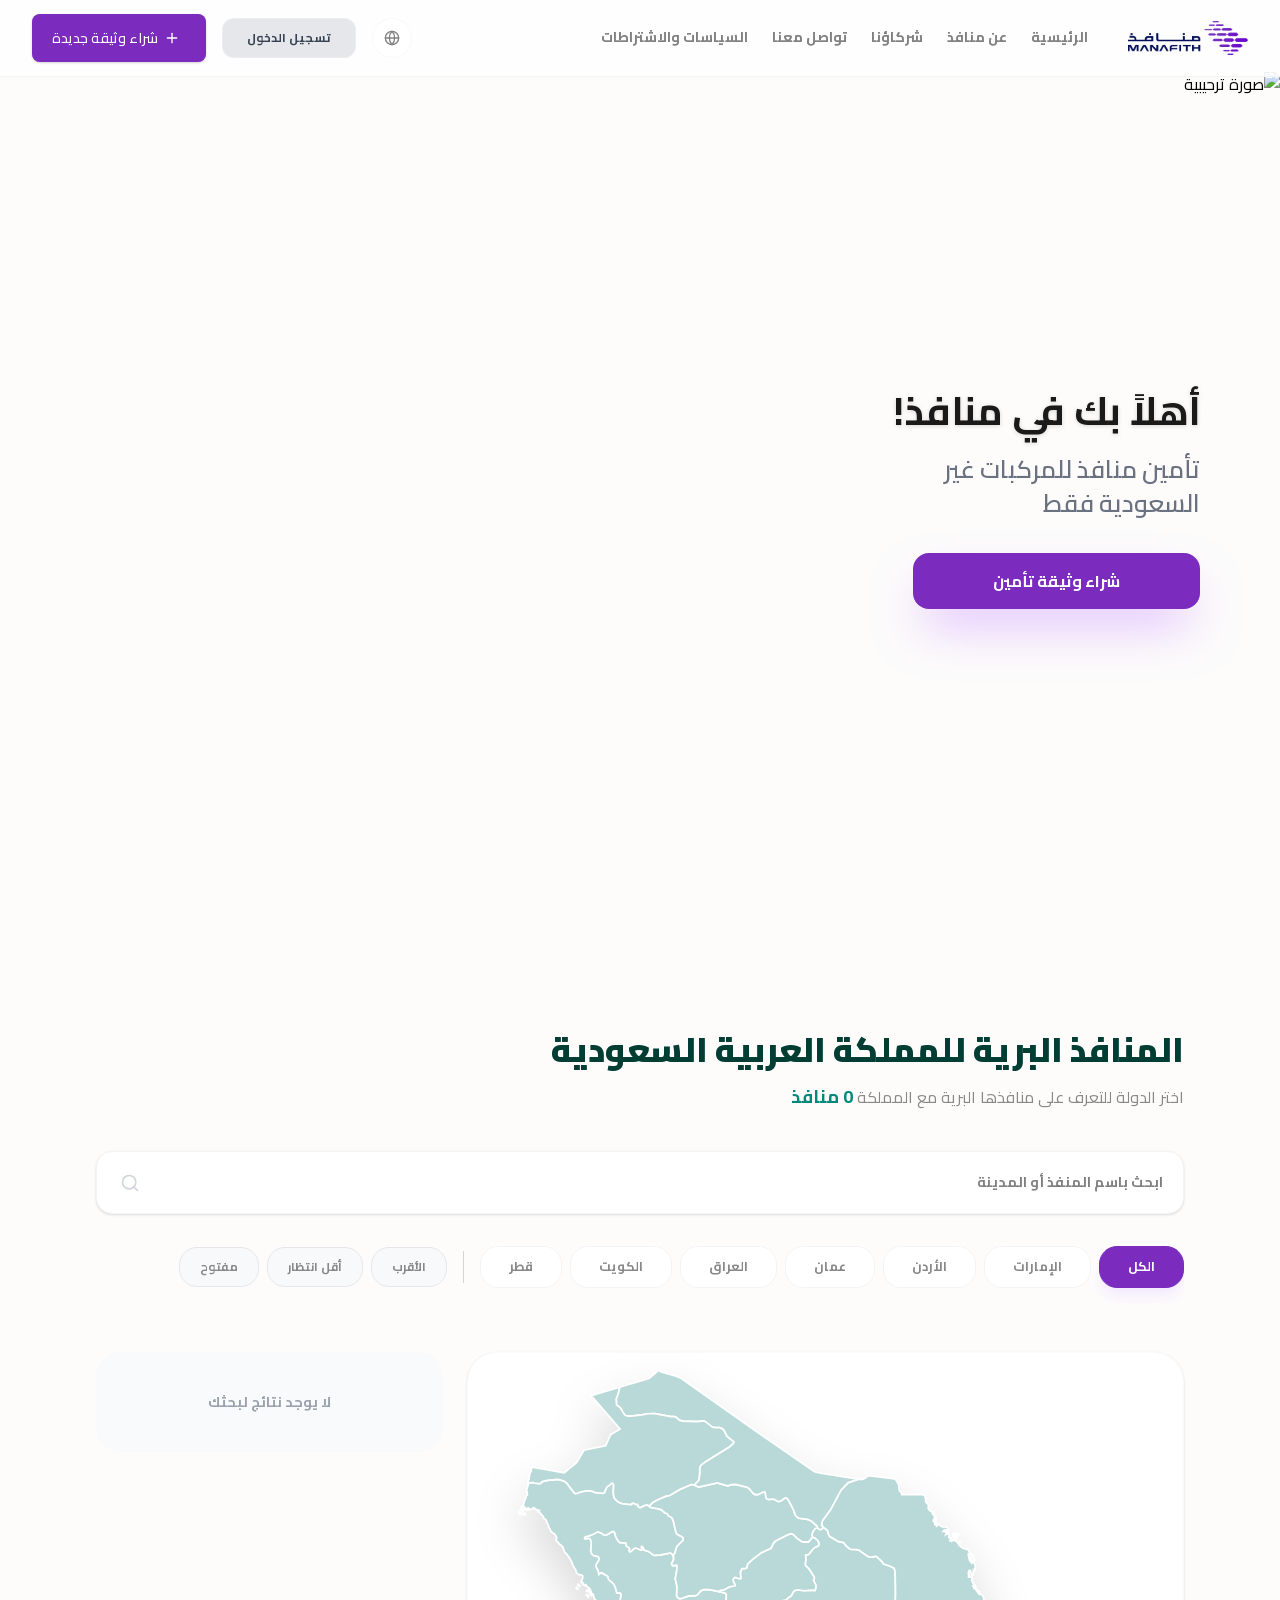
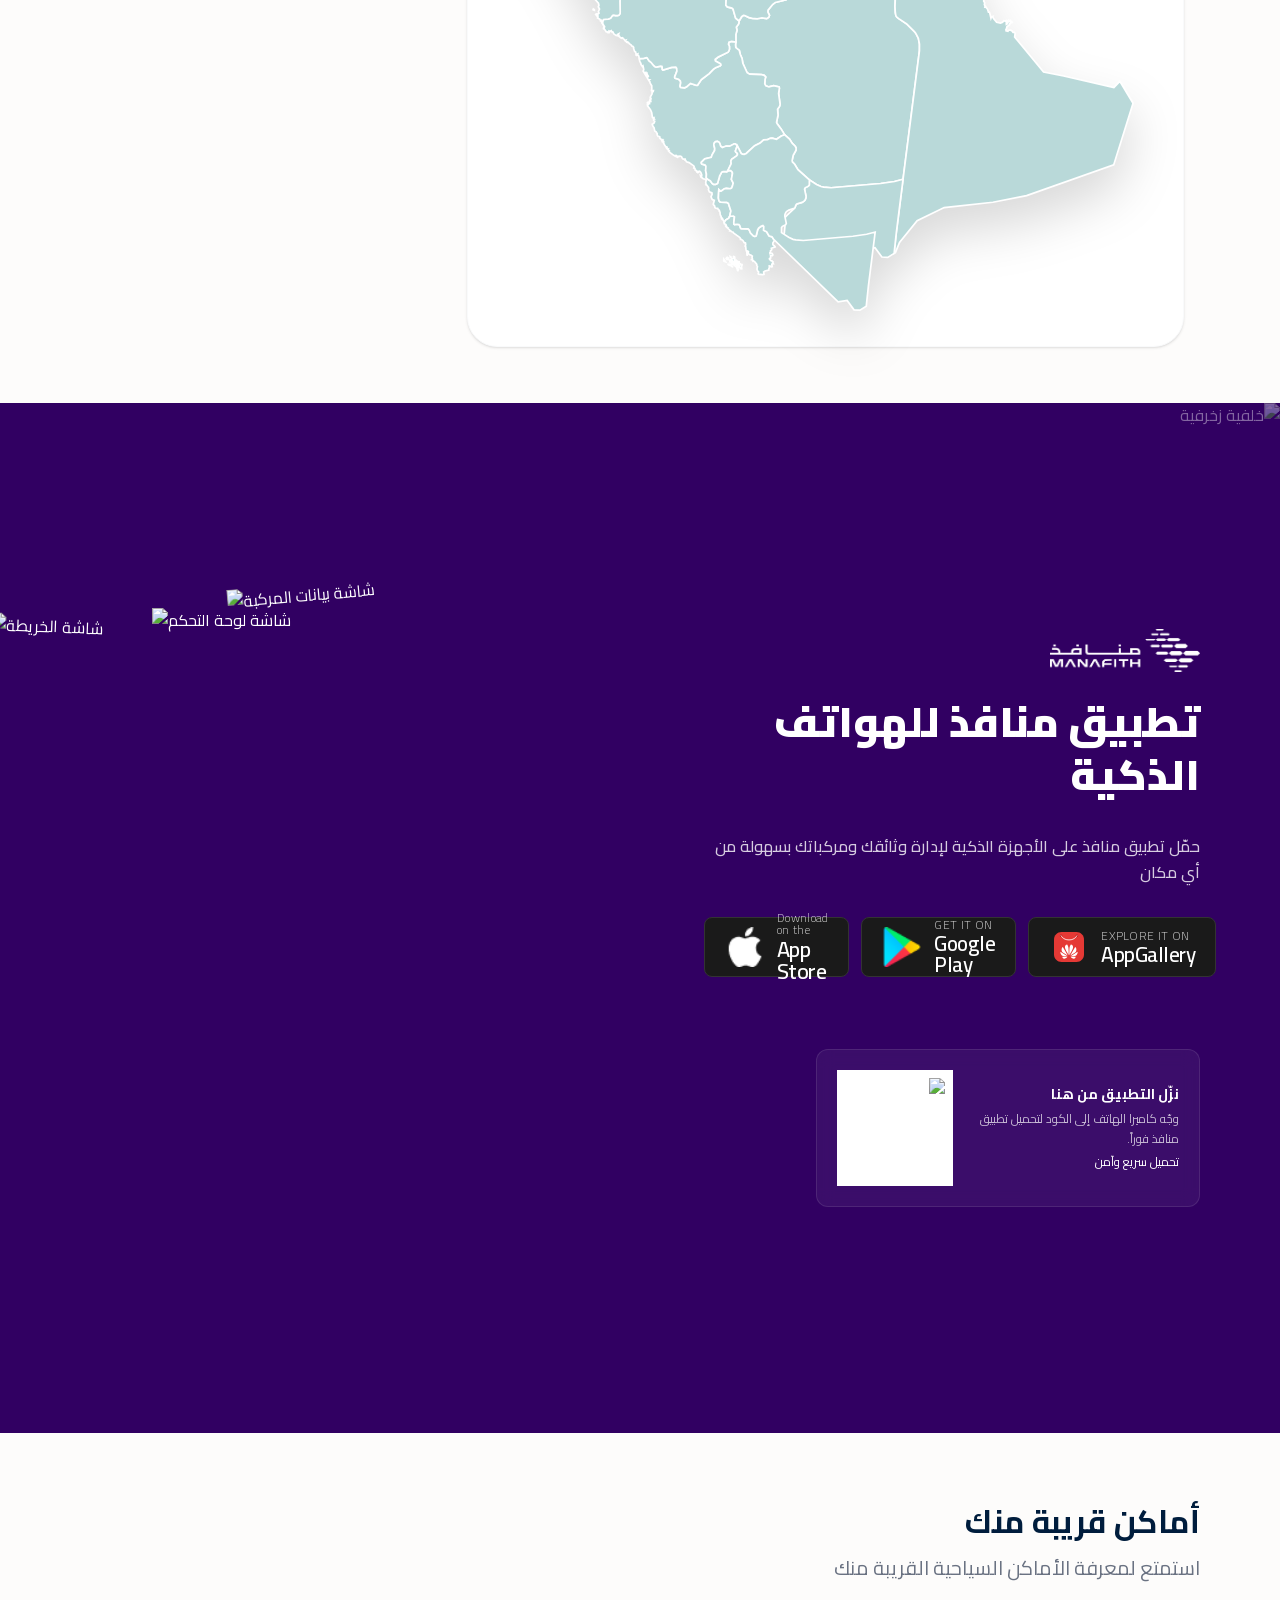
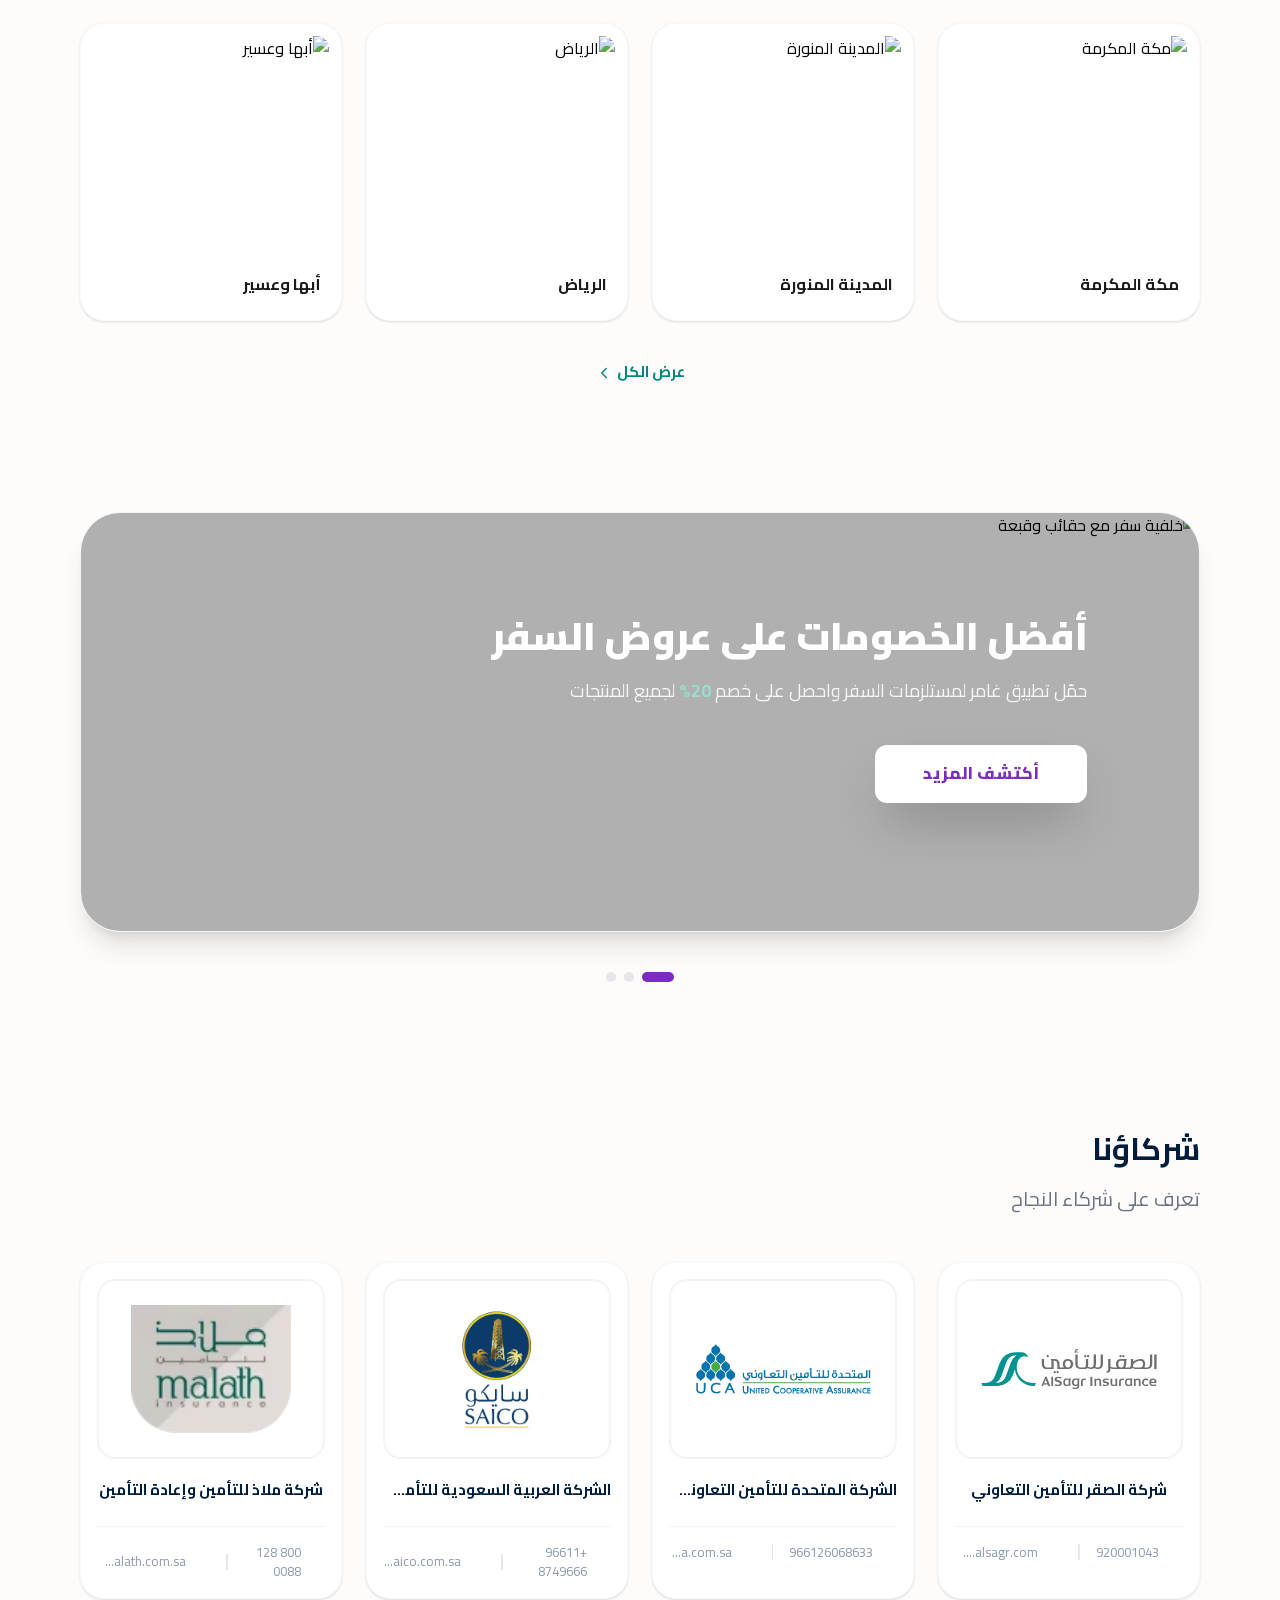
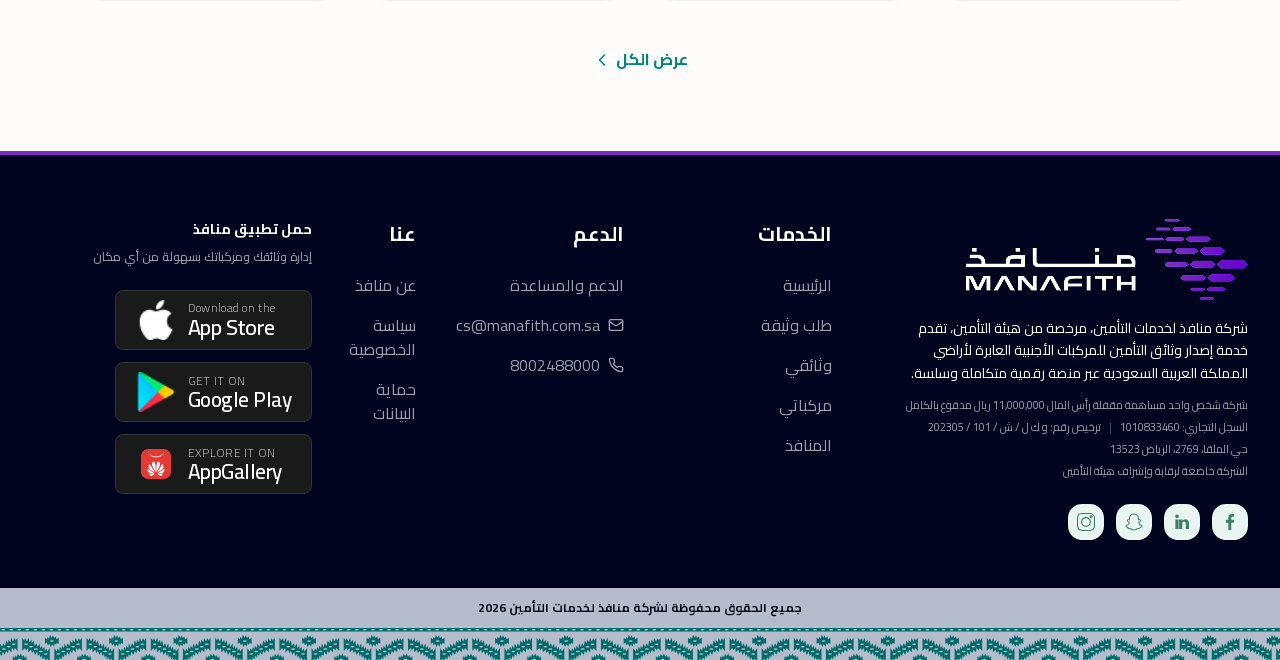
==== commit 72de87cc: "Update index.html" ====
--- a/site_1789715618986/index.html
+++ b/site_1789715618986/index.html
@@ -7470,7 +7470,7 @@
                     cursor: default !important;
                     pointer-events: auto !important;
                 }
-            </style><link rel="preload" as="image" imagesrcset="/_next/image?url=%2Fimages%2Fbg-landing.png&amp;w=640&amp;q=75 640w, /_next/image?url=%2Fimages%2Fbg-landing.png&amp;w=750&amp;q=75 750w, /_next/image?url=%2Fimages%2Fbg-landing.png&amp;w=828&amp;q=75 828w, /_next/image?url=%2Fimages%2Fbg-landing.png&amp;w=1080&amp;q=75 1080w, /_next/image?url=%2Fimages%2Fbg-landing.png&amp;w=1200&amp;q=75 1200w, /_next/image?url=%2Fimages%2Fbg-landing.png&amp;w=1920&amp;q=75 1920w, /_next/image?url=%2Fimages%2Fbg-landing.png&amp;w=2048&amp;q=75 2048w, /_next/image?url=%2Fimages%2Fbg-landing.png&amp;w=3840&amp;q=75 3840w" imagesizes="100vw"><link rel="preload" as="image" imagesrcset="/_next/image?url=%2Fimages%2Fsection3.png&amp;w=640&amp;q=75 640w, /_next/image?url=%2Fimages%2Fsection3.png&amp;w=750&amp;q=75 750w, /_next/image?url=%2Fimages%2Fsection3.png&amp;w=828&amp;q=75 828w, /_next/image?url=%2Fimages%2Fsection3.png&amp;w=1080&amp;q=75 1080w, /_next/image?url=%2Fimages%2Fsection3.png&amp;w=1200&amp;q=75 1200w, /_next/image?url=%2Fimages%2Fsection3.png&amp;w=1920&amp;q=75 1920w, /_next/image?url=%2Fimages%2Fsection3.png&amp;w=2048&amp;q=75 2048w, /_next/image?url=%2Fimages%2Fsection3.png&amp;w=3840&amp;q=75 3840w" imagesizes="100vw"><link rel="preload" as="image" imagesrcset="/_next/image?url=%2Fimages%2FRectangle2.png&amp;w=384&amp;q=75 1x, /_next/image?url=%2Fimages%2FRectangle2.png&amp;w=750&amp;q=75 2x"><link rel="preload" as="image" imagesrcset="/_next/image?url=%2Fimages%2FRectangle1.png&amp;w=384&amp;q=75 1x, /_next/image?url=%2Fimages%2FRectangle1.png&amp;w=640&amp;q=75 2x"><link rel="preload" as="image" imagesrcset="/_next/image?url=%2Fimages%2FRectangle3.png&amp;w=384&amp;q=75 1x, /_next/image?url=%2Fimages%2FRectangle3.png&amp;w=750&amp;q=75 2x"><link rel="preload" as="image" imagesrcset="/_next/image?url=%2Fimages%2Fbg-section5.png&amp;w=640&amp;q=75 640w, /_next/image?url=%2Fimages%2Fbg-section5.png&amp;w=750&amp;q=75 750w, /_next/image?url=%2Fimages%2Fbg-section5.png&amp;w=828&amp;q=75 828w, /_next/image?url=%2Fimages%2Fbg-section5.png&amp;w=1080&amp;q=75 1080w, /_next/image?url=%2Fimages%2Fbg-section5.png&amp;w=1200&amp;q=75 1200w, /_next/image?url=%2Fimages%2Fbg-section5.png&amp;w=1920&amp;q=75 1920w, /_next/image?url=%2Fimages%2Fbg-section5.png&amp;w=2048&amp;q=75 2048w, /_next/image?url=%2Fimages%2Fbg-section5.png&amp;w=3840&amp;q=75 3840w" imagesizes="100vw"></head><body class="min-h-screen bg-white text-gray-900 selection:bg-brand-100 selection:text-brand-900 transition-colors duration-300 antialiased no-scrollbar font-cairo"><script src="/_next/static/chunks/3yfl9fgvivx3-.js" id="_R_" async=""></script><script>(self.__next_f=self.__next_f||[]).push([0])</script><script>self.__next_f.push([1,"1:\"$Sreact.fragment\"\n2:I[39756,[\"/_next/static/chunks/0h2qsuyze9ds1.js\"],\"default\"]\n3:I[37457,[\"/_next/static/chunks/0h2qsuyze9ds1.js\"],\"default\"]\n5:I[92825,[\"/_next/static/chunks/0h2qsuyze9ds1.js\"],\"ClientSegmentRoot\"]\n6:I[4911,[\"/_next/static/chunks/396uyas8ufukz.js\",\"/_next/static/chunks/23-fku2f_1cze.js\",\"/_next/static/chunks/0zmvyptk783y8.js\",\"/_next/static/chunks/2yo9mwxvlff5-.js\",\"/_next/static/chunks/1i0syfp1a54l4.js\",\"/_next/static/chunks/1ysnu1b3a4tmr.js\",\"/_next/static/chunks/2w1t2hyxg4szp.js\",\"/_next/static/chunks/04nmg95tedv4p.js\"],\"default\"]\n7:I[47257,[\"/_next/static/chunks/0h2qsuyze9ds1.js\"],\"ClientPageRoot\"]\n8:I[30786,[\"/_next/static/chunks/396uyas8ufukz.js\",\"/_next/static/chunks/23-fku2f_1cze.js\",\"/_next/static/chunks/0zmvyptk783y8.js\",\"/_next/static/chunks/2yo9mwxvlff5-.js\",\"/_next/static/chunks/1i0syfp1a54l4.js\",\"/_next/static/chunks/1ysnu1b3a4tmr.js\",\"/_next/static/chunks/2w1t2hyxg4szp.js\",\"/_next/static/chunks/04nmg95tedv4p.js\",\"/_next/static/chunks/38e6mkhliz1-1.js\",\"/_next/static/chunks/1cusi9tggdegr.js\"],\"default\"]\n9:I[97367,[\"/_next/static/chunks/0h2qsuyze9ds1.js\"],\"OutletBoundary\"]\na:\"$Sreact.suspense\"\nd:I[97367,[\"/_next/static/chunks/0h2qsuyze9ds1.js\"],\"ViewportBoundary\"]\nf:I[97367,[\"/_next/static/chunks/0h2qsuyze9ds1.js\"],\"MetadataBoundary\"]\n11:I[68027,[],\"default\",1]\n:HL[\"/_next/static/chunks/0y7n2c93vv3dy.css\",\"style\"]\n:HL[\"/_next/static/chunks/1187gwh6cgonv.css\",\"style\"]\n:HL[\"/_next/static/media/83afe278b6a6bb3c-s.p.2bn3s6zvc0dyp.woff2\",\"font\",{\"crossOrigin\":\"\",\"type\":\"font/woff2\"}]\n:HL[\"/_next/static/media/9ff27b8a0a8f3dc0-s.p.40_3w74kn95bo.woff2\",\"font\",{\"crossOrigin\":\"\",\"type\":\"font/woff2\"}]\nc:X\n0:{\"P\":null,\"c\":[\"\",\"ar\",\"home\"],\"q\":\"\",\"i\":false,\"f\":[[[\"\",{\"children\":[[\"locale\",\"ar\",\"d\",[]],{\"children\":[\"(main)\",{\"children\":[\"home\",{\"children\":[\"__PAGE__\",{},\"$undefined\",\"$undefined\",4096]},\"$undefined\",\"$undefined\",4096]},\"$undefined\",\"$undefined\",4096]},\"$undefined\",\"$undefined\",4112]},\"$undefined\",\"$undefined\",4112],[[\"$\",\"$1\",\"c\",{\"children\":[null,[\"$\",\"$L2\",null,{\"parallelRouterKey\":\"children\",\"error\":\"$undefined\",\"errorStyles\":\"$undefined\",\"errorScripts\":\"$undefined\",\"template\":[\"$\",\"$L3\",null,{}],\"templateStyles\":\"$undefined\",\"templateScripts\":\"$undefined\",\"notFound\":[[[\"$\",\"title\",null,{\"children\":\"404: This page could not be found.\"}],[\"$\",\"div\",null,{\"style\":{\"fontFamily\":\"system-ui,\\\"Segoe UI\\\",Roboto,Helvetica,Arial,sans-serif,\\\"Apple Color Emoji\\\",\\\"Segoe UI Emoji\\\"\",\"height\":\"100vh\",\"textAlign\":\"center\",\"display\":\"flex\",\"flexDirection\":\"column\",\"alignItems\":\"center\",\"justifyContent\":\"center\"},\"children\":[\"$\",\"div\",null,{\"children\":[[\"$\",\"style\",null,{\"dangerouslySetInnerHTML\":{\"__html\":\"body{color:#000;background:#fff;margin:0}.next-error-h1{border-right:1px solid rgba(0,0,0,.3)}@media (prefers-color-scheme:dark){body{color:#fff;background:#000}.next-error-h1{border-right:1px solid rgba(255,255,255,.3)}}\"}}],[\"$\",\"h1\",null,{\"className\":\"next-error-h1\",\"style\":{\"display\":\"inline-block\",\"margin\":\"0 20px 0 0\",\"padding\":\"0 23px 0 0\",\"fontSize\":24,\"fontWeight\":500,\"verticalAlign\":\"top\",\"lineHeight\":\"49px\"},\"children\":404}],[\"$\",\"div\",null,{\"style\":{\"display\":\"inline-block\"},\"children\":[\"$\",\"h2\",null,{\"style\":{\"fontSize\":14,\"fontWeight\":400,\"lineHeight\":\"49px\",\"margin\":0},\"children\":\"This page could not be found.\"}]}]]}]}]],[]],\"forbidden\":\"$undefined\",\"unauthorized\":\"$undefined\"}]]}],{\"children\":[[\"$\",\"$1\",\"c\",{\"children\":[[[\"$\",\"link\",\"0\",{\"rel\":\"stylesheet\",\"href\":\"/_next/static/chunks/0y7n2c93vv3dy.css\",\"precedence\":\"next\",\"crossOrigin\":\"$undefined\",\"nonce\":\"$undefined\"}],[\"$\",\"link\",\"1\",{\"rel\":\"stylesheet\",\"href\":\"/_next/static/chunks/1187gwh6cgonv.css\",\"precedence\":\"next\",\"crossOrigin\":\"$undefined\",\"nonce\":\"$undefined\"}],[\"$\",\"script\",\"script-0\",{\"src\":\"/_next/static/chunks/396uyas8ufukz.js\",\"async\":true,\"nonce\":\"$undefined\"}],[\"$\",\"script\",\"script-1\",{\"src\":\"/_next/static/chunks/23-fku2f_1cze.js\",\"async\":true,\"nonce\":\"$undefined\"}],[\"$\",\"script\",\"script-2\",{\"src\":\"/_next/static/chunks/0zmvyptk783y8.js\",\"async\":true,\"nonce\":\"$undefined\"}],[\"$\",\"script\",\"script-3\",{\"src\":\"/_next/static/chunks/2yo9mwxvlff5-.js\",\"async\":true,\"nonce\":\"$undefined\"}],[\"$\",\"script\",\"script-4\",{\"src\":\"/_next/static/chunks/1i0syfp1a54l4.js\",\"async\":true,\"nonce\":\"$undefined\"}]],\"$L4\"]}],{\"children\":[[\"$\",\"$1\",\"c\",{\"children\":[[[\"$\",\"script\",\"script-0\",{\"src\":\"/_next/static/chunks/1ysnu1b3a4tmr.js\",\"async\":true,\"nonce\":\"$undefined\"}],[\"$\",\"script\",\"script-1\",{\"src\":\"/_next/static/chunks/2w1t2hyxg4szp.js\",\"async\":true,\"nonce\":\"$undefined\"}],[\"$\",\"script\",\"script-2\",{\"src\":\"/_next/static/chunks/04nmg95tedv4p.js\",\"async\":true,\"nonce\":\"$undefined\"}]],[\"$\",\"$L5\",null,{\"Component\":\"$6\",\"slots\":{\"children\":[\"$\",\"$L2\",null,{\"parallelRouterKey\":\"children\",\"error\":\"$undefined\",\"errorStyles\":\"$undefined\",\"errorScripts\":\"$undefined\",\"template\":[\"$\",\"$L3\",null,{}],\"templateStyles\":\"$undefined\",\"templateScripts\":\"$undefined\",\"notFound\":\"$undefined\",\"forbidden\":\"$undefined\",\"unauthorized\":\"$undefined\"}]},\"serverProvidedParams\":{\"params\":{\"locale\":\"ar\"},\"promises\":null}}]]}],{\"children\":[[\"$\",\"$1\",\"c\",{\"children\":[null,[\"$\",\"$L2\",null,{\"parallelRouterKey\":\"children\",\"error\":\"$undefined\",\"errorStyles\":\"$undefined\",\"errorScripts\":\"$undefined\",\"template\":[\"$\",\"$L3\",null,{}],\"templateStyles\":\"$undefined\",\"templateScripts\":\"$undefined\",\"notFound\":\"$undefined\",\"forbidden\":\"$undefined\",\"unauthorized\":\"$undefined\"}]]}],{\"children\":[[\"$\",\"$1\",\"c\",{\"children\":[[\"$\",\"$L7\",null,{\"Component\":\"$8\",\"serverProvidedParams\":{\"searchParams\":{},\"params\":\"$0:f:0:1:1:children:1:children:0:props:children:1:props:serverProvidedParams:params\",\"promises\":null}}],[[\"$\",\"script\",\"script-0\",{\"src\":\"/_next/static/chunks/38e6mkhliz1-1.js\",\"async\":true,\"nonce\":\"$undefined\"}],[\"$\",\"script\",\"script-1\",{\"src\":\"/_next/static/chunks/1cusi9tggdegr.js\",\"async\":true,\"nonce\":\"$undefined\"}]],[\"$\",\"$L9\",null,{\"children\":[\"$\",\"$a\",null,{\"name\":\"Next.MetadataOutlet\",\"children\":\"$@b\"}]}]]}],{},null,false,null]},null,false,\"$c\"]},null,false,null]},null,false,null]},null,false,\"$c\"],[\"$\",\"$1\",\"h\",{\"children\":[null,[\"$\",\"$Ld\",null,{\"children\":\"$Le\"}],[\"$\",\"div\",null,{\"hidden\":true,\"children\":[\"$\",\"$Lf\",null,{\"children\":[\"$\",\"$a\",null,{\"name\":\"Next.Metadata\",\"children\":\"$L10\"}]}]}],[\"$\",\"meta\",null,{\"name\":\"next-size-adjust\",\"content\":\"\"}]]}],false]],\"m\":\"$undefined\",\"G\":[\"$11\",[]],\"S\":false,\"h\":null,\"r\":\"$undefined\",\"s\":\"$undefined\",\"a\":\"$undefined\",\"l\":\"$undefined\",\"p\":\"$undefined\",\"d\":\"$undefined\",\"b\":\"nYXqC5XO569ZdZE5Jyjsx\"}\n12:I[76640,[\"/_next/static/chunks/396uyas8ufukz.js\",\"/_next/static/chunks/23-fku2f_1cze.js\",\"/_next/static/chunks/0zmvyptk783y8.js\",\"/_next/static/chunks/2yo9mwxvlff5-.js\",\"/_next/static/chunks/1i0syfp1a54l4.js\"],\"default\"]\nc:C\n4:[\"$\",\"html\",null,{\"lang\":\"ar\",\"dir\":\"rtl\",\"className\":\"inter_c15e96cb-module__0bjUvq__variable cairo_11f54b06-module__rd5q_q__variable no-scrollbar\",\"children\":[\"$\",\"body\",null,{\"className\":\"min-h-screen bg-white text-gray-900 selection:bg-brand-100 selection:text-brand-900 transition-colors duration-300 antialiased no-scrollbar font-cairo\",\"children\":[\"$\",\"$L12\",null,{\"locale\":\"ar\",\"messages\":{\"Error\":{\"title\":\"عذراً، حدث خطأ غير متوقع\",\"description\":\"نواجه صعوبة في معالجة طلبك حالياً. يرجى المحاولة مرة أخرى أو العودة للصفحة الرئيسية.\",\"tryAgain\":\"حاول مرة أخرى\",\"backToHome\":\"العودة للرئيسية\",\"support\":\"تواصل مع الدعم\"},\"Dashboard\":{\"overview\":\"نظرة عامة\",\"description\":\"إدارة وثائقك بسهولة من مكان واحد\",\"stats\":{\"totalPolicies\":\"إجمالي الوثائق\",\"activePolicies\":\"الوثائق النشطة\",\"expiredPolicies\":\"الوثائق المنتهية\",\"systemUsers\":\"مستخدمي النظام\"},\"policyGrowth\":\"نمو الوثائق\",\"last30Days\":\"آخر 30 يومًا\",\"last6Months\":\"آخر 6 أشهر\",\"jan\":\"يناير\",\"dec\":\"ديسمبر\",\"recentActivity\":\"النشاط الأخير\",\"searchPolicy\":\"البحث عن بوليصة\",\"policyNumber\":\"رقم الوثيقة\",\"plateNumber\":\"رقم اللوحة\",\"phoneNumber\":\"رقم الهاتف\",\"ownerIdType\":\"نوع هوية المالك\",\"search\":\"بحث\",\"company\":\"الشركة\",\"ownerId\":\"هوية المالك\",\"ownerName\":\"اسم المالك\",\"plate\":\"اللوحة\",\"status\":\"الحالة\",\"expired\":\"منتهية\",\"active\":\"نشطة\",\"noRecords\":\"لم يتم العثور على سجلات\",\"home\":\"الرئيسية\",\"welcome\":\"السلام عليكم، {name}\"},\"Policy\":{\"editTitle\":\"تعديل وثيقة التأمين\",\"detailsTitle\":\"تفاصيل وثيقة التأمين\",\"policyInfoSection\":\"معلومات الوثيقة\",\"vehicleSection\":\"تفاصيل المركبة\",\"financeSection\":\"التفاصيل المالية\",\"plateCountry\":\"بلد اللوحة\",\"plateCity\":\"مدينة اللوحة\",\"vehicleType\":\"نوع المركبة\",\"vehicleCountry\":\"بلد المركبة\",\"plateSymbol\":\"رمز اللوحة\",\"chassisNumber\":\"رقم الهيكل\",\"chassisType\":\"نوع الهيكل\",\"vehicleMake\":\"ماركة المركبة\",\"vehicleModel\":\"موديل المركبة\",\"mfgYear\":\"سنة الصنع\",\"seats\":\"عدد المقاعد\",\"ownerSection\":\"تفاصيل المالك\",\"ownerNameLabel\":\"اسم المالك\",\"driverName\":\"اسم السائق\",\"ownerPhone\":\"رقم هاتف المالك\",\"startDate\":\"تاريخ البدء\",\"expiryDate\":\"تاريخ الانتهاء\",\"activationDate\":\"تاريخ التفعيل\",\"isManual\":\"إدخال يدوي\",\"insuranceDuration\":\"مدة التأمين\",\"paymentType\":\"نوع الدفع\",\"driverSeatPrice\":\"سعر مقعد السائق\",\"passengerSeatPrice\":\"سعر مقعد الراكب\",\"policyCharge\":\"مبلغ رسوم الوثيقة\",\"vatRatio\":\"نسبة الضريبة\",\"totalVat\":\"إجمالي الضريبة\",\"totalPrice\":\"السعر الإجمالي\",\"icRevenue\":\"إيرادات شركة التأمين\",\"icVat\":\"ضريبة شركة التأمين\",\"staticFees\":\"رسوم ثابتة (ر.س)\",\"paymentCost\":\"تكلفة نوع الدفع\",\"editButton\":\"تعديل الوثيقة\",\"updateButton\":\"تحديث الوثيقة\",\"saving\":\"جاري الحفظ...\",\"previous\":\"السابق\",\"cancel\":\"إلغاء\"},\"Support\":{\"title\":\"حالات الدعم\",\"view\":\"عرض الحالات\",\"close\":\"الحالات المغلقة\",\"activeTickets\":\"تذاكر الدعم النشطة\",\"archivedTickets\":\"تذاكر الدعم المؤرشفة\",\"searchPlaceholder\":\"ابحث عن الحالات حسب المعرف أو البريد الإلكتروني...\",\"caseId\":\"معرف الحالة\",\"email\":\"البريد الإلكتروني\",\"type\":\"النوع\",\"priority\":\"الأولوية\",\"status\":\"الحالة\",\"reply\":\"رد\",\"resolve\":\"حل\",\"high\":\"عالية\",\"medium\":\"متوسطة\",\"low\":\"منخفضة\",\"open\":\"مفتوحة\",\"pending\":\"قيد الانتظار\",\"solved\":\"تم الحل\",\"previous\":\"السابق\",\"next\":\"التالي\"},\"SystemTables\":{\"action\":\"الإجراء\"},\"systemTables\":{\"title\":\"جداول النظام\",\"countries\":\"الدول\",\"borders\":\"المنافذ\",\"borderBooth\":\"كبائن المنافذ\",\"nationalities\":\"الجنسيات\",\"vehicleType\":\"نوع المركبة\",\"insuranceDurations\":\"مدد التأمين\",\"chassisType\":\"نوع الهيكل\",\"vehicleMakes\":\"شركات تصنيع المركبات\",\"vehicleModels\":\"موديلات المركبات\",\"paymentType\":\"نوع الدفع\",\"insuranceCompanies\":\"شركات التأمين\",\"currencies\":\"العملات\",\"idType\":\"نوع الهوية\",\"pricing\":\"التسعير\",\"commission\":\"العمولة\",\"code\":\"الرمز\",\"nameAr\":\"الاسم (عربي)\",\"nameEn\":\"الاسم (إنجليزي)\",\"active\":\"نشط\",\"inactive\":\"غير نشط\",\"action\":\"الإجراء\",\"addNewRecord\":\"+ إضافة سجل جديد\",\"filterEntries\":\"تصفية السجلات...\",\"borderName\":\"اسم المنفذ\",\"country\":\"الدولة\",\"ip\":\"عنوان IP\",\"exchangeRate\":\"سعر الصرف\",\"bankExchangeRate\":\"سعر صرف البنك\",\"displayCode\":\"رمز العرض\",\"callCenter\":\"مركز الاتصال\",\"parentCompany\":\"الشركة الأم\",\"durationDays\":\"أيام المدة\",\"cashMoney\":\"نقد\",\"ratio\":\"النسبة\",\"feesSar\":\"الرسوم (ر.س)\",\"vehicleTypeName\":\"نوع المركبة\",\"durationTypeName\":\"نوع مدة التأمين\",\"chargeAmount\":\"مبلغ الرسوم\",\"passengerPrice\":\"سعر الراكب\",\"driverPrice\":\"سعر السائق\",\"isPerSeat\":\"لكل مقعد\",\"makeName\":\"الماركة\",\"previous\":\"السابق\",\"next\":\"التالي\"},\"sidebar\":{\"home\":\"الرئيسية\",\"createPolicy\":\"إنشاء وثيقة\",\"dashboard\":\" وثائق التأمين \",\"supportCases\":\"حالات الدعم\",\"systemTables\":\"جداول النظام\",\"users\":\"المستخدمين\",\"importData\":\"استيراد البيانات\",\"exportData\":\"تصدير البيانات\",\"syncData\":\"مزامنة البيانات\",\"salesSummaryReport\":\"تقرير ملخص المبيعات\",\"settings\":\"الإعدادات\",\"signOut\":\"تسجيل الخروج\"},\"Auth\":{\"login\":{\"title\":\"تسجيل الدخول\",\"username\":\"اسم المستخدم / البريد الإلكتروني\",\"usernamePlaceholder\":\"أدخل اسم المستخدم\",\"password\":\"كلمة المرور\",\"invalidCredentials\":\"بيانات الدخول غير صحيحة\",\"passwordPlaceholder\":\"أدخل كلمة المرور\",\"verifyHuman\":\"التحقق من أنك لست روبوت\",\"captchaPlaceholder\":\"الرمز\",\"signIn\":\"تسجيل الدخول\",\"portalName\":\"بوابة منافذ\",\"portalSubtitle\":\"الوصول إلى النظام الداخلي المؤمن\",\"noAccount\":\"ليس لديك حساب؟\",\"registerLink\":\"إنشاء حساب\",\"validation\":{\"required\":\"هذا الحقل مطلوب\"}},\"register\":{\"title\":\"إنشاء حساب\",\"subtitle\":\"تسجيل حساب جديد\",\"username\":\"اسم المستخدم\",\"usernamePlaceholder\":\"أدخل اسم المستخدم\",\"fullName\":\"الاسم الكامل\",\"fullNamePlaceholder\":\"أدخل الاسم الكامل\",\"email\":\"البريد الإلكتروني\",\"emailPlaceholder\":\"أدخل البريد الإلكتروني\",\"mobileNumber\":\"رقم الجوال\",\"mobilePlaceholder\":\"05XXXXXXXX\",\"nationalId\":\"رقم الهوية الوطنية\",\"nationalIdPlaceholder\":\"أدخل رقم الهوية\",\"password\":\"كلمة المرور\",\"passwordPlaceholder\":\"أدخل كلمة المرور\",\"confirmPassword\":\"تأكيد كلمة المرور\",\"confirmPasswordPlaceholder\":\"أعد إدخال كلمة المرور\",\"submit\":\"إنشاء حساب\",\"hasAccount\":\"لديك حساب بالفعل؟\",\"loginLink\":\"تسجيل الدخول\"}},\"users\":{\"title\":\"إدارة المستخدمين\",\"addUser\":\"إضافة مستخدم\",\"userName\":\"اسم المستخدم\",\"email\":\"البريد الإلكتروني\",\"userType\":\"نوع المستخدم\",\"unitNumber\":\"رقم الوحدة\",\"englishName\":\"الاسم بالإنجليزية\",\"arabicName\":\"الاسم بالعربية\",\"mobileNumber\":\"رقم الجوال\",\"enabled\":\"الحالة\",\"action\":\"Action\",\"active\":\"نشط\",\"notActive\":\"غير نشط\",\"editUser\":\"تعديل المستخدم\",\"enableDisable\":\"تفعيل / تعطيل\",\"save\":\"حفظ\",\"saving\":\"جاري الحفظ...\",\"cancel\":\"إلغاء\",\"accountCredentials\":\"بيانات الحساب\",\"personalDetails\":\"البيانات الشخصية\",\"selectType\":\"اختر النوع\",\"admin\":\"مدير\",\"financeAgent\":\"وكيل مالي\",\"icOperationUser\":\"مستخدم عمليات التأمين\",\"enterUsername\":\"أدخل اسم المستخدم...\",\"enterEmail\":\"أدخل البريد الإلكتروني...\",\"unitPlaceholder\":\"رقم الوحدة\",\"previous\":\"السابق\",\"next\":\"التالي\",\"search\":\"بحث\",\"persona\":\"الشخصية\",\"isVerified\":\"محقق\",\"lastLoginAt\":\"آخر تسجيل دخول\",\"verified\":\"محقق\",\"notVerified\":\"غير محقق\",\"fetchError\":\"فشل جلب المستخدمين\",\"addSuccess\":\"تم إضافة المستخدم بنجاح\",\"addError\":\"فشل إضافة المستخدم\",\"fillRequiredFields\":\"يرجى ملء جميع الحقول المطلوبة\",\"password\":\"كلمة المرور\",\"enterPassword\":\"أدخل كلمة المرور...\",\"add\":\"إضافة\",\"noUsersFound\":\"لم يتم العثور على مستخدمين\"},\"importData\":{\"title\":\"استيراد البيانات\",\"description\":\"قم بتحميل ملف JSON من تطبيق منافذ أونلاين لإنشاء الوثائق ومعلومات المستخدمين.\",\"uploadArea\":\"انقر للتحميل أو قم بالسحب والإفلات\",\"uploadHint\":\"ملف JSON فقط (الحد الأقصى 10 ميجابايت)\",\"selectFile\":\"اختر الملف\",\"clearFile\":\"مسح\",\"importButton\":\"بدء الاستيراد\",\"importing\":\"جاري الاستيراد...\",\"invalidFile\":\"تنسيق ملف غير صالح. يرجى تحميل ملف JSON.\",\"parseError\":\"خطأ في تحليل ملف JSON. يرجى التحقق من محتوى الملف.\",\"missingData\":\"البيانات المتوقعة (الوثائق أو المستخدمين) غير موجودة في الملف.\",\"successMessage\":\"تم استيراد البيانات بنجاح!\",\"fileInfo\":\"معلومات الملف\",\"fileName\":\"اسم الملف\",\"fileSize\":\"حجم الملف\",\"dataSummary\":\"ملخص البيانات\",\"policiesFound\":\"الوثائق الموجودة\",\"usersFound\":\"المستخدمين الموجودين\",\"noDataFound\":\"لم يتم العثور على بيانات ذات صلة في هذا الملف.\",\"confirmation\":\"هل أنت متأكد من رغبتك في استيراد هذه البيانات؟ سيؤدي هذا الإجراء إلى معالجة جميع السجلات الموجودة.\",\"downloadExample\":\"تحميل نموذج JSON\"},\"createPolicy\":{\"validatedPolicyEntry\":\"إدخال وثيقة معتمدة\",\"title\":\"إنشاء وثيقة\",\"sellingPortType\":\"نوع منفذ البيع\",\"border\":\"المنفذ الحدودي\",\"agentName\":\"اسم المسوق\",\"vehicleCountry\":\"دولة التسجيل للمركبة\",\"ownerIdType\":\"نوع هوية المالك\",\"ownerIdNumber\":\"رقم هوية المالك\",\"ownerName\":\"اسم المالك\",\"driverName\":\"اسم السائق\",\"ownerAddress\":\"عنوان المالك\",\"phoneNumber\":\"رقم الجوال\",\"vehicleType\":\"نوع المركبة\",\"vehicleMake\":\"نوع الماركة\",\"vehicleModel\":\"موديل المركبة\",\"vehicleManufacturingYear\":\"سنة صنع المركبة\",\"chassisType\":\"نوع الشاسيه\",\"chassisNumber\":\"رقم الشاسيه\",\"plateNumber\":\"رقم اللوحة\",\"insuranceDurationType\":\"نوع مدة التأمين\",\"startDate\":\"تاريخ بداية التأمين\",\"expiryDate\":\"تاريخ نهاية التأمين\",\"policyChargeAmount\":\"مبلغ رسوم الوثيقة\",\"totalVatValue\":\"اجمالي ضريبة القيمة المضافة\",\"totalPrice\":\"السعر الإجمالي\",\"currency\":\"العملة\",\"paidAmountInCurrency\":\"المبلغ المدفوع بالعملة\",\"paidAmountInSAR\":\"المبلغ المدفوع بالريال\",\"remainingAmountSAR\":\"المبلغ المتبقي بالريال\",\"paymentType\":\"طريقة الدفع\",\"save\":\"حفظ\",\"savePolicy\":\"حفظ الوثيقة\",\"ownerInfoHeader\":\"معلومات المالك والوكيل\",\"vehicleInfoHeader\":\"معلومات تفاصيل المركبة\",\"pricingHeader\":\"تفاصيل التسعير والمدة\",\"manufacturingYear\":\"سنة صنع المركبة\",\"insuranceDuration\":\"نوع مدة التأمين\",\"vat\":\"الضريبة\",\"totalAmount\":\"السعر الإجمالي (شامل الضريبة)\",\"paidAmount\":\"المبلغ المدفوع\",\"remaining\":\"المتبقي\",\"passport\":\"جواز سفر\",\"nationalId\":\"هوية وطنية\",\"select\":\"-- اختر --\",\"requiredField\":\"هذا الحقل مطلوب\",\"generating\":\"جاري إنشاء الوثيقة...\",\"success\":\"تم إنشاء الوثيقة بنجاح!\",\"ownerNationality\":\"جنسية المالك\",\"driverNationality\":\"جنسية السائق\",\"driverIdNumber\":\"معرف السائق\",\"phoneCode\":\"رمز الهاتف\",\"vehicleClassification\":\"تصنيف المركبة\",\"policyPrice\":\"سعر الوثائق\",\"numberOfSeats\":\"عدد المقاعد\",\"cityOutlet\":\"منفذ المدينة\",\"rev\":\"المراجعة\",\"plateSymbol\":\"رمز اللوحة\",\"sequenceNumber\":\"الرقم التسلسلي\",\"customNumber\":\"رقم الجمارك\",\"vehicleColor\":\"اللون\",\"vehicleWeight\":\"وزن المركبة\",\"numberOfAxles\":\"عدد المحاور\",\"insuranceCompany\":\"شركة التأمين\"},\"printPolicy\":{\"title\":\"جدول وثيقة التأمين وإيصال القبض\",\"subtitle\":\"التأمين على المركبات الأجنبية الداخلة والعابرة للأراضي المملكة العربية السعودية\",\"insuranceCo\":\"اسم شركة التأمين\",\"unifiedNumber\":\"الرقم الموحد\",\"policyNumber\":\"رقم الوثيقة\",\"issueDate\":\"تاريخ الإصدار\",\"issueTime\":\"وقت الإصدار\",\"ownerName\":\"اسم المالك\",\"idType\":\"نوع الهوية\",\"idNumber\":\"رقم الهوية\",\"driverName\":\"اسم السائق\",\"insuranceDuration\":\"مدة التأمين\",\"from\":\"من\",\"to\":\"إلى\",\"plateNumber\":\"رقم اللوحة\",\"vehicleType\":\"نوع وشكل المركبة\",\"mobileNumber\":\"رقم الجوال\",\"chassisNumber\":\"رقم الهيكل\",\"manufacturingYear\":\"سنة الصنع\",\"vehicleCountry\":\"الدولة المسجل بها\",\"seats\":\"عدد المقاعد\",\"totalPremium\":\"القسط التأميني\",\"vat\":\"ضريبة القيمة المضافة (15%)\",\"totalWithVat\":\"إجمالي القسط بعد احتساب الضريبة\",\"paidAmount\":\"إجمالي المبلغ المدفوع من العميل\",\"remainingAmount\":\"المبلغ المتبقي بالريال السعودي\",\"currency\":\"العملة\",\"inWords\":\"بالمحرف (ريال سعودي)\",\"usage\":\"الاستعمال\",\"usage_private\":\"خاصة\",\"usage_commercial\":\"أجرة\",\"usage_trailer\":\"حاملة\",\"usage_bus\":\"حافلة\",\"unifiedNumberValue\":\"8002488000\",\"insuranceCoNameLabel\":\"اسم شركة التأمين\",\"print\":\"طباعة الوثيقة\",\"back\":\"العودة للإنشاء\",\"terms\":\"الشروط والأحكام\",\"notes\":\"ملاحظات عامة\"},\"tablePagination\":{\"range\":\"عرض {from} إلى {to} من {total} مدخلات\",\"previous\":\"السابق\",\"next\":\"التالي\"},\"exportData\":{\"title\":\"تصدير البيانات\",\"description\":\"تصدير بيانات النظام بتنسيق JSON إلى مسار النسخ الاحتياطي المحدد.\",\"sourceLabel\":\"مصدر التصدير\",\"localDatabase\":\"قاعدة البيانات المحلية\",\"sharedDatabase\":\"قاعدة البيانات المشتركة\",\"backupDriveStatus\":\"حالة محرك النسخ الاحتياطي\",\"backupDriveConnected\":\"متصل\",\"backupDriveDisconnected\":\"غير متصل\",\"tablesToExport\":\"الجداول المطلوب تصديرها\",\"exportButton\":\"بدء التصدير\",\"exporting\":\"جاري تصدير البيانات...\",\"successMessage\":\"تم تصدير البيانات بنجاح إلى مسار النسخ الاحتياطي.\",\"cleanupNotice\":\"ملاحظة: سيتم مسح البيانات من قاعدة البيانات المحلية بعد التصدير الناجح.\",\"updateNotice\":\"ملاحظة: سيتم تحديث حالة التصدير للسجلات في قاعدة البيانات المشتركة.\"},\"syncData\":{\"title\":\"مزامنة البيانات\",\"description\":\"مزامنة بياناتك المحلية مع تطبيق منافذ أونلاين.\",\"passwordLabel\":\"كلمة مرور تسجيل الدخول\",\"passwordPlaceholder\":\"أدخل كلمة المرور للتحقق\",\"testConnection\":\"اختبار الاتصال\",\"testing\":\"جاري الاختبار...\",\"syncButton\":\"مزامنة البيانات\",\"syncing\":\"جاري المزامنة...\",\"successMessage\":\"تمت مزامنة البيانات بنجاح! تم مسح الجداول المحلية.\",\"errorInvalidPassword\":\"كلمة المرور غير صالحة. يرجى المحاولة مرة أخرى.\",\"connectionSuccess\":\"تم اختبار الاتصال بنجاح!\",\"connectionError\":\"فشل الاتصال. يرجى التحقق من الإنترنت والمحاولة مرة أخرى.\",\"syncWarning\":\"ملاحظة: سيقوم هذا الإجراء بمزامنة بوالص التأمين والبيانات المالية، ثم مسح السجلات المحلية.\"},\"salesSummaryReport\":{\"title\":\"تقرير ملخص المبيعات\",\"print\":\"طباعة\",\"reportDate\":\"تاريخ التقرير\",\"userName\":\"اسم المستخدم\",\"numTransactions\":\"عدد العمليات\",\"numCashTransactions\":\"عدد العمليات النقدية\",\"numSpanTransactions\":\"عدد عمليات الشبكة\",\"borderBooth\":\"كابينة المنفذ\",\"totalSales\":\"إجمالي المبيعات\",\"foreignCurrencySale\":\"مبيعات العملات الأجنبية (ر.س)\",\"totalSalesSar\":\"إجمالي المبيعات (ر.س)\",\"spanSales\":\"مبيعات الشبكة\",\"currencies\":\"العملات\",\"value\":\"القيمة\",\"policyDetails\":\"تفاصيل الوثائق\",\"policyNumber\":\"رقم الوثيقة\",\"startDate\":\"تاريخ البدء\",\"expiryDate\":\"تاريخ الانتهاء\",\"activationDate\":\"تاريخ التفعيل\",\"numSeats\":\"عدد المقاعد\",\"driverSeatPrice\":\"سعر مقعد السائق\",\"passengerSeatPrice\":\"سعر مقعد الراكب\",\"totalPrice\":\"السعر الإجمالي\",\"paymentType\":\"نوع الدفع\",\"currency\":\"العملة\",\"paidAmountCurrency\":\"المبلغ المدفوع بالعملة\",\"paidAmountSar\":\"المبلغ المدفوع بالريال\",\"remainingAmountSar\":\"المبلغ المتبقي بالريال\"},\"successModal\":{\"title\":\"تأكيد النجاح\",\"policyCreated\":\"تم إنشاء الوثيقة بنجاح\",\"policyNumber\":\"رقم الوثيقة\",\"redirecting\":\"جاري التحويل لصفحة الطباعة...\"},\"About\":{\"title\":\"عن منافذ\",\"description_p1\":\"\\\"منافذ\\\" هي منظومة التأمين الإلزامي على المركبات غير السعودية داخل المملكة العربية السعودية، وقد بدأ العمل في هذه المنظومة منذ عام 2011م. تهدف المنصة لتسهيل إجراءات إصدار وثائق التأمين بسرعة وكفاءة عالية.\",\"description_p2\":\"تولت شركة منافذ إدارة هذه المنظومة، بالنيابة عن شركات التأمين لتقديم الخدمات التأمينية الداعمة لتأمين المركبات غير السعودية الداخلة أو العابرة للأراضي السعودية، وتنظيم وإدارة وإصدار وبيع الوثائق التأمينية الإلزامية (ضد الغير) لهذه المركبات وفق آلية تضمن التوزيع العادل وبشكل محايد وتتابعي للوثائق التأمينية بين هذه الشركات التي تقوم بدورها بمعالجة المطالبات. ويأتي ذلك تماشياً مع سياسات هيئة التأمين للارتقاء بجودة الخدمات المخصصة لقطاع التأمين على المركبات، حيث تشرف نجم من خلال هذه المنظومة على 13 منفذاً حدودياً برياً و3 موانئ بحرية بالمملكة، وستسهم هذه الخطوة في مزيد من التكامل في خدمات قطاع التأمين على المركبات، وتحسين جودة وكفاءة هذه الخدمات للمركبات الأجنبية بشكل خاص.\",\"description_p3\":\"يمثل تولي وتطوير شركة منافذ لإدارة منظومة \\\"منافذ\\\" خطوة نوعية للجهود المبذولة من أجل تحقيق التكامل في خدمات قطاع التأمين على المركبات عبر جهة محددة ومحايدة في نفس الوقت تحت إشراف البنك المركزي السعودي، لا سيما عبر التحول الرقمي والأتمتة لجميع الخدمات.\",\"description_p4\":\"تهدف شركة منافذ من خلال هذه المنظومة إلى تأسيس كيان مستقل يطبق أعلى معايير الكفاءة التشغيلية والعمليات المتميزة، باعتبار أنها تمثل واجهة لقطاع التأمين وتسعى إلى الحفاظ على حقوق العملاء بشكل عادل وتمكين تسهيل إجراءاتهم.\",\"description_p5\":\"وتأتي أهمية تولي شركة منافذ لقطاع التأمين على المركبات، وتحديداً للشركات العاملة في هذا القطاع من خلال بيع وتسويق الوثائق التأمينية، وتحصيل قيمة الاشتراك من المؤمن له حسب جدول الأسعار المعتمد من لجنة التأمين التنفيذية وهيئة التأمين.\",\"benefits_title\":\"المنافع\",\"benefit_1\":\"يتميز المشروع بسهولة التنفيذ ويعد أكثر شفافية لجميع الأطراف.\",\"benefit_2\":\"يسمح مشروع منافذ للشركات بإدارة التزامات التأمين بناءً على قدراتها الخاصة وبما يتماشى مع استراتيجيات إدارة المخاطر الخاصة بها. وستقدم نجم خدمات استلام المطالبات على مستوى المملكة من أجل تسهيل عملية معالجة المطالبات. ومن غير المتوقع أن يكون عدد المطالبات في السوق مرتفعاً، فحسبما تشير إليه السجلات أنه سيكون هناك حوالي 3000 مطالبة سنوياً لكامل المحفظة.\",\"benefit_3\":\"من المتوقع أن تكون التكلفة أقل على شركات التأمين؛ فقد تم تقدير التحسين المتوقع للأداء مبدئياً بما لا يقل عن 30%.\",\"benefit_4\":\"ستستمر نجم في إدارة مركزية المعلومات المتعلقة بالإنتاج والمطالبات في هذا النموذج، وستقدم عدداً من الخدمات التي سيتم تضمينها في رسومها، مثل الإحصائيات والأداء والتكرار والخطورة... إلخ. كما ستقدم للقطاع توصيات بشأن الأسعار بشكل منتظم.\",\"benefit_5\":\"توفير منصة إلكترونية موحدة لبيع وثائق التأمين الإلزامي على المركبات غير السعودية.\",\"benefit_6\":\"ستقوم الشركات المشاركة بإصدار وثائق منافذ بشكل متتالي، والحصول على الأقساط ذات الصلة في حالات التسوية العادية (على سبيل المثال شهرياً)، وتسوية المطالبات المترتبة عليها.\",\"benefit_7\":\"ستقدم نجم العديد من الخدمات مثل تحليلات الأداء الدورية ومراجعة الأسعار وتوصيات الأعمال الأخرى.\",\"benefit_8\":\"يعتبر المشروع أبسط للإدارة من منظور نجم.\",\"benefit_9\":\"يقدم المشروع التوزيع الموحد المتوقع للمخاطر بين شركات التأمين.\",\"bg_alt\":\"خلفية\"},\"Partners\":{\"title\":\"شركاؤنا\",\"bg_alt\":\"خلفية\",\"phone_alt\":\"هاتف\",\"web_alt\":\"موقع إلكتروني\",\"malath\":\"شركة ملاذ للتأمين وإعادة التأمين\",\"saico\":\"الشركة العربية السعودية للتأمين (سايكو)\",\"alsagr\":\"شركة الصقر للتأمين التعاوني\",\"uca\":\"الشركة المتحدة للتأمين التعاوني (UCA)\",\"medgulf\":\"شركة المتوسط والخليج للتأمين (ميدغلف)\",\"acig\":\"شركة المجموعة المتحدة للتأمين التعاوني (أسيج)\",\"tawuniya\":\"التعاونية للتأمين\",\"wataniya\":\"الوطنية للتأمين\",\"aletihad\":\"شركة الإتحاد للتأمين\",\"alinma\":\"الإنماء طوكيو مارين\",\"walaa\":\"شركة ولاء للتأمين التعاوني\",\"allianz\":\"الشركة السعودية الفرنسية للتأمين (أليانز)\",\"gulfunion\":\"شركة اتحاد الخليج الأهلية للتأمين\",\"alrajhi\":\"شركة الراجحي للتأمين التعاوني\",\"ggi\":\"الشركة الخليجية العامة للتأمين\",\"arabianshield\":\"شركة الدرع العربي للتأمين التعاوني\",\"salama\":\"شركة سلامة للتأمين التعاوني\",\"aljazira\":\"شركة الجزيرة تكافل تعاوني (سوليدرتي سابقا)\",\"liva\":\"شركة ليفا للتأمين (Liva)\",\"amana\":\"شركة أمانة للتأمين التعاوني\",\"buruj\":\"شركة بروج للتأمين التعاوني\",\"arabia\":\"شركة التأمين العربية التعاونية\",\"chubb\":\"شركة تشب العربية للتأمين التعاوني (CHUBB)\"},\"Policies\":{\"bg_alt\":\"خلفية\"},\"HomePage\":{\"hero\":{\"title\":\"أهلاً بك في منافذ!\",\"subtitle\":\"تأمين منافذ للمركبات غير السعودية فقط\",\"buy_policy\":\"شراء وثيقة تأمين\",\"img_alt\":\"صورة ترحيبية\"},\"app_download\":{\"title\":\"تطبيق منافذ للهواتف الذكية\",\"description\":\"حمّل تطبيق منافذ على الأجهزة الذكية لإدارة وثائقك ومركباتك بسهولة من أي مكان\",\"download_from\":\"حمله من\",\"download_on\":\"حمله من\",\"get_it_on\":\"حمله من\",\"google_play\":\"Google Play\",\"app_store\":\"App Store\",\"qr_title\":\"نزّل التطبيق من هنا\",\"qr_description\":\"وجّه كاميرا الهاتف إلى الكود لتحميل تطبيق منافذ فوراً.\",\"qr_footer\":\"تحميل سريع وآمن\",\"logo_alt\":\"شعار منافذ\",\"bg_alt\":\"خلفية زخرفية\",\"qr_alt\":\"رمز الاستجابة السريعة\",\"screen_map\":\"شاشة الخريطة\",\"screen_dashboard\":\"شاشة لوحة التحكم\",\"screen_vehicle\":\"شاشة بيانات المركبة\"},\"nearby\":{\"title\":\"أماكن قريبة منك\",\"description\":\"استمتع لمعرفة الأماكن السياحية القريبة منك\",\"view_all\":\"عرض الكل\",\"distance\":\"{distance} كم بعيداً\",\"kingdom_tower\":\"برج المملكة\"},\"banner\":{\"title\":\"أفضل الخصومات على عروض السفر\",\"description_p1\":\"حمّل تطبيق غامر لمستلزمات السفر واحصل على خصم\",\"discount\":\"20%\",\"description_p2\":\"لجميع المنتجات\",\"discover_more\":\"أكتشف المزيد\",\"bg_alt\":\"خلفية سفر مع حقائب وقبعة\",\"title2\":\"استكشف وجهات العالم\",\"description2_p1\":\"احجز رحلتك القادمة واحصل على\",\"discount2\":\"15%\",\"description2_p2\":\"كاش باك على رحلتك الأولى\",\"discover_more2\":\"احجز الآن\",\"title3\":\"سفر آمن ومضمون\",\"description3_p1\":\"أمن رحلتك مع خططنا\",\"discount3\":\"المتميزة\",\"description3_p2\":\"للتأمين الشامل للجميع\",\"discover_more3\":\"اعرف المزيد\"},\"partners\":{\"title\":\"شركاؤنا\",\"description\":\"تعرف على شركاء النجاح\",\"view_all\":\"عرض الكل\"}},\"Contact\":{\"success_title\":\"تم إرسال الرسالة بنجاح\",\"success_desc\":\"سيتم التواصل معك قريباً\",\"title\":\"تواصل معنا\",\"name\":\"الاسم\",\"name_placeholder\":\"أدخل الاسم كامل\",\"support_type\":\"نوع الدعم\",\"complaint\":\"شكوى\",\"suggestion\":\"اقتراح\",\"id_number\":\"رقم الهوية\",\"id_placeholder\":\"أدخل رقم الهوية\",\"id_type\":\"نوع الهوية\",\"id_type_placeholder\":\"اختر نوع الهوية\",\"national_id\":\"هوية وطنية\",\"iqama\":\"إقامة\",\"phone\":\"رقم الهاتف\",\"email\":\"البريد الإلكتروني\",\"email_placeholder\":\"أدخل البريد الإلكتروني\",\"message\":\"نص الرسالة\",\"message_placeholder\":\"أدخل نص الرسالة\",\"submit\":\"ارسل الرسالة الان\",\"img_alt\":\"صورة تواصل معنا\"},\"Login\":{\"portalName\":\"بوابة منافذ\",\"title\":\"تسجيل دخول آمن وسريع\",\"subtitle\":\"نحمي بياناتك ونساعدك تكمل إصدار وثيقة التأمين بأقل خطوات.\",\"phoneTab\":\"رقم الجوال\",\"emailTab\":\"البريد الإلكتروني\",\"phoneLabel\":\"رقم الجوال\",\"emailLabel\":\"البريد الإلكتروني\",\"passwordLabel\":\"كلمة المرور\",\"forgotPassword\":\"نسيت كلمة المرور؟\",\"loginBtn\":\"تسجيل الدخول\",\"noAccount\":\"ليس لديك حساب؟\",\"registerNow\":\"تسجيل جديد\",\"backToHome\":\"العودة للرئيسية\",\"rememberMe\":\"تذكرني\",\"successMessage\":\"تم تسجيل الدخول بنجاح\",\"errorMessage\":\"حدث خطأ أثناء تسجيل الدخول\",\"passwordReqTitle\":\"متطلبات كلمة المرور:\",\"reqLength\":\"8 أحرف على الأقل\",\"reqUppercase\":\"حرف كبير واحد على الأقل\",\"reqNumber\":\"رقم واحد على الأقل\",\"passwordPlaceholder\":\"أدخل كلمة المرور\",\"passwordInvalid\":\"كلمة المرور يجب أن تكون 8 أحرف على الأقل\",\"phoneCodePlaceholder\":\"الرمز\",\"validation\":{\"numberOnly\":\"يرجى إدخال أرقام فقط\",\"emailInvalid\":\"البريد الإلكتروني غير صحيح\",\"phoneMin\":\"يجب أن يكون رقم الجوال 9 أرقام على الأقل\",\"passwordMin\":\"كلمة المرور يجب أن تكون 8 أحرف على الأقل\",\"passwordUppercase\":\"يجب أن تحتوي على حرف كبير واحد على الأقل\",\"passwordNumber\":\"يجب أن تحتوي على رقم واحد على الأقل\",\"required\":\"هذا الحقل مطلوب\"}},\"Register\":{\"portalName\":\"بوابة منافذ\",\"title\":\"إنشاء حساب جديد\",\"subtitle\":\"أنشئ حسابك وابدأ إصدار وثيقتك بسهولة\",\"username\":\"اسم المستخدم\",\"usernamePlaceholder\":\"أدخل اسم المستخدم\",\"fullNameAr\":\"الاسم الكامل (عربي)\",\"fullNameArPlaceholder\":\"أدخل الاسم باللغة العربية\",\"fullNameEn\":\"الاسم الكامل (إنجليزي)\",\"fullNameEnPlaceholder\":\"Enter full name in English\",\"email\":\"البريد الإلكتروني\",\"emailPlaceholder\":\"example@domain.com\",\"mobileNumber\":\"رقم الجوال\",\"mobilePlaceholder\":\"5XXXXXXXX\",\"nationalId\":\"رقم الهوية / الإقامة\",\"nationalIdPlaceholder\":\"أدخل رقم الهوية أو الإقامة\",\"passportFormatHint\":\"صيغة الجواز: من 1 إلى 10 حروف وأرقام إنجليزية\",\"idFormatHint\":\"صيغة الهوية: من 1 إلى 20 رقماً\",\"password\":\"كلمة المرور\",\"passwordPlaceholder\":\"********\",\"confirmPassword\":\"تأكيد كلمة المرور\",\"confirmPasswordPlaceholder\":\"********\",\"submit\":\"إنشاء الحساب\",\"hasAccount\":\"لديك حساب بالفعل؟\",\"loginLink\":\"تسجيل الدخول\",\"successMessage\":\"تم إنشاء الحساب بنجاح\",\"successDesc\":\"أهلاً بك! حسابك جاهز الآن ويمكنك الاستفادة من جميع خدماتنا.\",\"fullName\":\"الاسم الكامل\",\"fullNamePlaceholder\":\"أدخل الاسم بالكامل\",\"errorMessage\":\"فشل إنشاء الحساب. يرجى المحاولة مرة أخرى.\",\"duplicateEmail\":\"عنوان البريد الإلكتروني هذا مسجل بالفعل\",\"duplicateMobile\":\"رقم الجوال مسجل مسبقاً\",\"fillRequiredFields\":\"تُميَّز جميع الحقول المطلوبة الفارغة برسائل تحقق واضحة\",\"validation\":{\"numberOnly\":\"يرجى إدخال أرقام فقط\",\"fullNameRequired\":\"الاسم الكامل مطلوب\",\"fullNameTriple\":\"يجب أن يكون الاسم ثلاثياً\",\"usernameMin\":\"اسم المستخدم يجب أن يكون 3 أحرف على الأقل\",\"usernameInvalid\":\"يجب أن يحتوي على حروف إنجليزية وأرقام فقط وبدون مسافات\",\"emailInvalid\":\"الرجاء إدخال عنوان بريد إلكتروني صحيح\",\"mobileMin\":\"الرجاء إدخال رقم جوال صحيح\",\"passwordMin\":\"كلمة المرور يجب أن تكون 8 أحرف على الأقل\",\"passwordUppercase\":\"يجب أن تحتوي على حرف كبير واحد على الأقل\",\"passwordNumber\":\"يجب أن تحتوي على رقم واحد على الأقل\",\"passwordsMatch\":\"كلمتا المرور غير متطابقتين\",\"required\":\"هذا الحقل مطلوب\",\"invalidPassport\":\"صيغة غير صحيحة. يجب أن يحتوي الجواز على 1 إلى 10 حروف وأرقام إنجليزية فقط\",\"invalidId\":\"صيغة غير صحيحة. يجب أن تتكون الهوية من 1 إلى 20 رقماً فقط\"}},\"otp\":{\"title\":\" أدخل رمز التحقق \",\"subtitle\":\"أرسلنا رمز تحقق مكون من 6 أرقام إلى\",\"timer_text\":\" إعادة الإرسال بعد {timer} ثانية\",\"resend_btn\":\"إعادة إرسال الرمز\",\"confirm_btn\":\"تأكيد الرمز\",\"hasAccount\":\"لديك حساب بالفعل؟\",\"loginLink\":\"تسجيل الدخول\",\"back_btn\":\"العودة للخلف\",\"verification_sent\":\"كود التحقق أرسل إلى {phone}\",\"resend_success\":\"تم إعادة إرسال الرمز بنجاح\",\"resend_error\":\"حدث خطأ أثناء إعادة إرسال الرمز\",\"error_incomplete\":\"يرجى إدخال رمز التحقق كاملاً\",\"success_verified\":\"تم التحقق بنجاح\"},\"ForgetPassword\":{\"title\":\"استعادة كلمة المرور\",\"subtitle\":\"أدخل رقم الجوال المسجل وسنرسل لك رمز التحقق لإعادة تعيين كلمة المرور.\",\"phoneLabel\":\"رقم الجوال\",\"phonePlaceholder\":\"5XXXXXXXX\",\"submit_btn\":\"إرسال رمز التحقق\",\"back_to_login\":\"العودة لتسجيل الدخول\",\"errorMin\":\"رقم الجوال يجب أن يكون 9 أرقام على الأقل\",\"errorInvalid\":\"رقم الجوال غير صحيح\"},\"Welcome\":{\"title\":\"أهلاً بك في منافذ!\",\"subtitle\":\"كل ما تحتاجه لتأمين مركبتك قبل دخول المملكة في مكان واحد.\",\"loginBtn\":\"تسجيل الدخول\",\"guestBtn\":\"متابعه كزائر\",\"buyPolicyBtn\":\"شراء وثيقة\"},\"Header\":{\"notifications\":\"التنبيهات\",\"mark_all_read\":\"تعليم الكل كمقروء\",\"view_all\":\"مشاهدة الكل\",\"noNotifications\":\"لا توجد تنبيهات جديدة\",\"noNotificationsSubtitle\":\"سيتم إشعارك هنا عند تحديث حالة وثائقك أو طلباتك.\",\"all\":\"الكل\",\"unread\":\"غير مقروءة\",\"login\":\"تسجيل الدخول\",\"buy_new_policy\":\"شراء وثيقة جديدة\",\"dashboard\":\"لوحة التحكم\",\"policies_terms\":\"السياسات والاشتراطات\",\"partners\":\"شركاؤنا\",\"contact_us\":\"تواصل معنا\",\"documents\":\"الوثائق\",\"outlets\":\"المنافذ\",\"about\":\"عن منافذ\",\"home\":\"الرئيسية\",\"payments\":\"طلبات الدفع\",\"users\":\"إدارة المستخدمين\",\"profile\":\"الملف الشخصي\",\"logout\":\"تسجيل الخروج\",\"my_vehicles\":\"مركباتي\",\"language\":\"اللغة\"},\"Footer\":{\"description\":\"شركة منافذ لخدمات التأمين، مرخصة من هيئة التأمين، تقدم خدمة إصدار وثائق التأمين للمركبات الأجنبية العابرة لأراضي المملكة العربية السعودية عبر منصة رقمية متكاملة وسلسة.\",\"services\":\"الخدمات\",\"support\":\"الدعم\",\"about_us\":\"عنا\",\"request_policy\":\"طلب وثيقة\",\"my_documents\":\"وثائقي\",\"my_vehicles\":\"مركباتي\",\"ports\":\"المنافذ\",\"smart_assistant\":\"المساعد الذكي\",\"help_center\":\"الدعم والمساعدة\",\"privacy_policy\":\"سياسة الخصوصية\",\"data_protection\":\"حماية البيانات\",\"download_app\":\"حمل تطبيق منافذ\",\"app_description\":\"إدارة وثائقك ومركباتك بسهولة من أي مكان\",\"home\":\"الرئيسية\",\"about_manafith\":\"عن منافذ\",\"legal_company\":\"شركة شخص واحد مساهمة مقفلة رأس المال 11,000,000 ريال مدفوع بالكامل\",\"legal_cr\":\"السجل التجاري: 1010833460\",\"legal_license\":\"ترخيص رقم: و ك ل / ش / 101 / 202305\",\"legal_address\":\"حي الملقا، 2769، الرياض 13523\",\"legal_supervision\":\"الشركة خاضعة لرقابة وإشراف هيئة التأمين\",\"copyright\":\"جميع الحقوق محفوظة لشركة منافذ لخدمات التأمين 2026\",\"download_from\":\"حمله من\",\"get_it_on\":\"حمله من\",\"google_play\":\"Google Play\",\"download_on\":\"حمله من\",\"app_store\":\"App Store\"},\"reset\":{\"title\":\"إنشاء كلمة مرور جديدة\",\"description\":\"اختر كلمة مرور قوية تتكون من 8 أحرف على الأقل.\",\"password_label\":\"كلمة المرور\",\"confirm_password_label\":\"تأكيد كلمة المرور\",\"submit_btn\":\"تعيين كلمة مرور\",\"success_title\":\"تم تعيين كلمة المرور بنجاح!\",\"success_message\":\"سيتم تحويلك إلى صفحة تسجيل الدخول خلال لحظات...\"},\"Documents\":{\"pageTitle\":\"وثائقي\",\"searchPlaceholder\":\"ابحث برقم الوثيقة أو اسم المنفذ\",\"filters\":{\"all\":\"الكل\",\"active\":\"سارية\",\"pending\":\"قيد الانتظار\",\"expired\":\"منتهية\"},\"duration\":\"المدة:\",\"expiresIn\":\"تنتهي في:\",\"downloadPDF\":\"تحميل PDF\",\"renewNow\":\"تجديد الآن\",\"issueNew\":\"إصدار وثيقة جديدة\",\"noDocuments\":\"لا توجد وثائق حالياً\",\"noSearchResults\":\"لا توجد نتائج تطابق بحثك، جرب البحث بكلمات أخرى.\",\"emptyStateDesc\":\"أنشئ طلب وثيقة جديد لمركبتك وابدأ رحلتك بأمان.\",\"buyPolicy\":\"شراء وثيقة تأمين\",\"loading\":\"جاري تحميل وثائقك...\",\"draft\":\"مسودة\",\"unknown\":\"غير معروف\",\"waitingForPay\":\"في انتظار الدفع\"},\"DocumentDetails\":{\"loading\":\"جاري تحميل تفاصيل الوثيقة...\",\"notFound\":\"عذراً، لم يتم العثور على الوثيقة المطلوبة.\",\"goBack\":\"العودة للخلف\",\"breadcrumbs\":{\"home\":\"الرئيسية\",\"documents\":\"وثائقي\",\"details\":\"تفاصيل الوثيقة\"},\"status\":{\"active\":\"سارية\",\"expired\":\"منتهية\",\"pending\":\"قيد الانتظار\",\"unknown\":\"غير معروف\"},\"duration\":\"المدة\",\"issueDate\":\"تاريخ الإصدار\",\"expiryDate\":\"تاريخ الانتهاء\",\"share\":\"مشاركة\",\"downloadPDF\":\"تحميل PDF\",\"renew\":\"تجديد\",\"qrVerification\":\"للتحقق عند المنفذ QR\",\"vehicleData\":\"بيانات المركبة\",\"plateNumber\":\"رقم اللوحة\",\"vehicleType\":\"نوع المركبة\",\"manufacturer\":\"الشركة المصنعة\",\"model\":\"الموديل\",\"manufacturingYear\":\"سنة الصنع\",\"color\":\"اللون\",\"ownerData\":\"بيانات المالك\",\"name\":\"الاسم\",\"idType\":\"نوع الهوية\",\"chassisType\":\"نوع الشاسيه\",\"chassisNumber\":\"رقم الشاسيه\",\"idNumber\":\"رقم الهوية\",\"phoneNumber\":\"رقم الجوال\",\"insuranceData\":\"بيانات التأمين\",\"insuranceDuration\":\"مدة التأمين\",\"startDate\":\"تاريخ البدء\",\"endDate\":\"تاريخ الانتهاء\",\"costSummary\":\"ملخص التكلفة\",\"basicPremium\":\"قسط التأمين الأساسي\",\"adminFees\":\"رسوم إضافية / إدارية\",\"vat\":\"ضريبة القيمة المضافة (15%)\",\"totalAmount\":\"المجموع الكلي\",\"sar\":\"ر.س\",\"sidebar\":{\"summary\":\"ملخص الوثيقة\",\"statusLabel\":\"الحالة\",\"days\":\"أيام\",\"daysRemaining\":\"أيام متبقية\",\"consumed\":\"{progress}% من مدة الوثيقة استهلكت\",\"outlet\":\"المنفذ\",\"country\":\"الدولة\"},\"reportAccident\":{\"title\":\"الإبلاغ عن حادث\",\"desc\":\"ابدأ الآن بالإبلاغ لاتخاذ الإجراءات اللازمة\",\"button\":\"الإبلاغ الآن\",\"call\":\"اتصل\"},\"relatedDocs\":{\"title\":\"وثائق ذات صلة\",\"previousDoc\":\"وثيقة سابقة\",\"helpSystem\":\"نظام المساعدة\",\"historic\":\"تاريخي\"},\"pay\":\"ادفع الان\"},\"Vehicle\":{\"pageTitle\":\"مركباتي\",\"searchPlaceholder\":\"ابحث برقم الوثيقة أو رقم اللوحة\",\"filters\":{\"all\":\"الكل\",\"insured\":\"مؤمنة\",\"expiringSoon\":\"قريبة الانتهاء\",\"expired\":\"منتهية\"},\"loading\":\"جاري تحميل مركباتك...\",\"local\":\"محلي\",\"model\":\"موديل\",\"chassisNumber\":\"رقم الهيكل:\",\"type\":\"النوع:\",\"foreign\":\"أجنبية\",\"national\":\"وطنية\",\"foreignVehicle\":\"مركبة أجنبية\",\"nationalVehicle\":\"مركبة وطنية\",\"viewDetails\":\"عرض التفاصيل\",\"noVehicles\":\"لا توجد مركبات حالياً\",\"noSearchResults\":\"لم نجد مركبات تطابق رقم اللوحة أو الوثيقة المدخل.\",\"emptyStateDesc\":\"ابدأ بإضافة مركبتك الآن لتتمكن من إصدار وثيقة بسهولة.\",\"addNewVehicle\":\"إضافة مركبة جديدة\",\"addNewDriver\":\"إضافة سائق جديد\",\"port\":\"المنفذ\",\"document\":\"وثيقة\",\"expiresAt\":\"تنتهي في\",\"expiredAt\":\"انتهت في\"},\"DashboardPage\":{\"borderPort\":\"منفذ حدودي\",\"portCode\":\"كود المنفذ:\",\"minute\":\"دقيقة\",\"ready\":\"جاهز\",\"currentlyActive\":\"نشط حالياً\",\"active\":\"نشط\",\"inactive\":\"غير نشط\",\"statusActive\":\"نشط\",\"statusPending\":\"قيد الانتظار\",\"statusExpired\":\"منتهية\",\"statusDraft\":\"مسودة\",\"statusUnknown\":\"غير معروف\",\"loading\":\"جاري تحميل البيانات...\",\"valid\":\"سارية\",\"days\":\"يوم\",\"duration\":\"المدة\",\"expiry\":\"الإنتهاء\",\"viewDetails\":\"عرض التفاصيل\",\"downloadPDF\":\"تحميل PDF\",\"insureVehicle\":\"أمّن على مركبتك\",\"insureVehicleDesc\":\"ابدأ الآن بإصدار وثيقة جديدة خلال خطوات بسيطة وسريعة.\",\"buyInsurance\":\"شراء وثيقة تأمين\",\"renewalReminder\":\"تذكر بالتجديد\",\"renewalReminderDesc\":\"لديك وثائق منتهية تحتاج للتجديد\",\"renew\":\"تجديد\",\"latestPolicies\":\"آخر الوثائق\",\"viewAll\":\"عرض الكل\",\"expiryLabel\":\"الانتهاء:\",\"durationLabel\":\"المدة:\",\"noPolicies\":\"لا توجد وثائق حالياً\",\"noPoliciesDesc\":\"أنشئ طلب وثيقة جديد لمركبتك وابدأ رحلتك بأمان.\",\"nearbyPlaces\":\"أماكن قريبة منك\",\"statistics\":\"إحصائيات\",\"totalPolicies\":\"إجمالي الوثائق\",\"expiringSoon\":\"تنتهي قريباً\",\"activePolicies\":\"وثائق نشطة\",\"nearbyPorts\":\"المنافذ القريبة\",\"waitingTime\":\"وقت الإنتظار\",\"distance\":\"يبعد عنك\",\"directionsOnMap\":\"الإتجاهات على الخريطة\",\"noNearbyPorts\":\"لا توجد منافذ قريبة متاحة حالياً\",\"quickActions\":\"إجراءات سريعة\",\"requestNewPolicy\":\"طلب وثيقة جديدة\",\"renewPolicy\":\"تجديد وثيقة\"},\"outlets\":{\"pageTitle\":\"المنافذ البرية للمملكة العربية السعودية\",\"pageTitleShort\":\"المنافذ\",\"subtitlePart1\":\"اختر الدولة للتعرف على منافذها البرية مع المملكة\",\"subtitlePart2\":\"منافذ\",\"searchPlaceholder\":\"ابحث باسم المنفذ أو المدينة\",\"filters\":{\"all\":\"الكل\",\"uae\":\"الإمارات\",\"jordan\":\"الأردن\",\"oman\":\"عمان\",\"iraq\":\"العراق\",\"kuwait\":\"الكويت\",\"qatar\":\"قطر\",\"lessWait\":\"أقل انتظار\",\"nearest\":\"الأقرب\",\"opened\":\"مفتوح\"},\"loadingData\":\"جاري تحميل المنشآت والخدمات...\",\"loadingPorts\":\"جاري تحميل بيانات المنافذ...\",\"waitLabel\":\"الانتظار:\",\"waitTimeCard\":\"وقت الانتظار\",\"minute\":\"دقيقة\",\"closedCurrently\":\"المنفذ مغلق حالياً\",\"inactive\":\"متوقف\",\"active\":\"نشط\",\"code\":\"كود:\",\"status\":\"الحالة\",\"stable\":\"مستقر\",\"directions\":\"الاتجاهات على الخريطة\",\"noResults\":\"لا يوجد نتائج لبحثك\",\"noResultsMatch\":\"لا توجد نتائج مطابقة لبحثك\"},\"ProfilePage\":{\"breadcrumb\":{\"home\":\"الرئيسية\",\"profile\":\"الملف الشخصي\"},\"tabs\":{\"view\":\"الملف الشخصي\",\"edit\":\"تعديل الملف الشخصي\",\"settings\":\"الإعدادات\",\"about\":\"عن منافذ\",\"privacy\":\"سياسة الخصوصية\",\"data\":\"حماية البيانات\",\"support\":\"الدعم والمساعدة\"},\"ProfileSidebar\":{\"accountSection\":\"الحساب\",\"infoSection\":\"المعلومات\",\"defaultUser\":\"مستخدم\",\"links\":{\"myProfile\":\"ملفي الشخصي\",\"editProfile\":\"تعديل الملف الشخصي\",\"settings\":\"الإعدادات\",\"about\":\"عن منافذ\",\"privacy\":\"سياسة الخصوصية\",\"dataProtection\":\"حماية البيانات\",\"support\":\"الدعم والمساعدة\"},\"logout\":\"تسجيل الخروج\"},\"ProfileView\":{\"headerAlt\":\"صورة الغلاف الشخصي\",\"defaultInitial\":\"م\",\"loading\":\"جاري التحميل...\",\"personalData\":{\"title\":\"البيانات الشخصية\",\"editBtn\":\"تعديل\",\"fullName\":\"الاسم الكامل\",\"nationalId\":\"رقم الهوية / الإقامة\",\"mobile\":\"رقم الجوال\",\"nationality\":\"الجنسية\",\"email\":\"البريد الإلكتروني\",\"saudi\":\"سعودي\",\"nonSaudi\":\"غير سعودي\"},\"security\":{\"title\":\"الحساب والأمان\",\"changePassword\":\"تغيير كلمة المرور\",\"manageNotifications\":\"إدارة الإشعارات والتنبيهات\"}},\"EditProfileForm\":{\"fullName\":\"الاسم الكامل\",\"fullNameRequired\":\"الاسم مطلوب\",\"fullNameTriple\":\"يجب أن يكون الاسم ثلاثياً (مسافتان على الأقل)\",\"email\":\"البريد الإلكتروني\",\"mobile\":\"رقم الجوال\",\"nationalId\":\"رقم الهوية\",\"saveBtn\":\"حفظ التعديلات\",\"savingBtn\":\"جاري الحفظ...\",\"cancelBtn\":\"إلغاء\",\"errorSaving\":\"حدث خطأ أثناء حفظ البيانات.\",\"uploadPhoto\":\"تحميل صورة\",\"changePhoto\":\"تغيير الصورة\",\"removePhoto\":\"حذف الصورة\",\"Profile updated successfully\":\"تم تحديث البيانات بنجاح\"},\"AccountSummary\":{\"title\":\"ملخص الحساب\",\"totalDocs\":\"إجمالي الوثائق\",\"expiringSoon\":\"تنتهي قريباً\",\"activeDocs\":\"وثائق نشطة\",\"HelpCard\":{\"title\":\"تحتاج مساعدة؟\",\"subtitle\":\"راسل الدعم أو اسأل مساعدك الذكي\",\"supportBtn\":\"الدعم والمساعدة\"}},\"LogoutModal\":{\"title\":\"تسجيل خروج\",\"message\":\"هل أنت متأكد من تسجيل خروجك من التطبيق؟\",\"cancelBtn\":\"الرجوع\",\"confirmBtn\":\"تسجيل خروج\"},\"AboutView\":{\"title\":\"عن منافذ\",\"description1\":\"شركة منافذ لخدمات التأمين، مرخصة من هيئة التأمين، تقدم خدمة إصدار وثائق التأمين للمركبات الأجنبية العابرة لأراضي المملكة العربية السعودية عبر منصة رقمية متكاملة وسلسة.\",\"description2\":\"يوفر التطبيق خدمة إصدار الوثائق خلال 60 ثانية فقط، مع إمكانية تحميل الوثيقة صيغة PDF مباشرة من التطبيق ومشاركتها.\",\"description3\":\"نسعى لتقديم تجربة استخدام سلسة وآمنة للمساعدين من مختلف الجنسيات.\",\"featuresTitle\":\"المميزات الرئيسية\",\"features\":{\"fastIssuance\":{\"title\":\"إصدار سريع\",\"desc\":\"احصل على وثيقتك خلال 60 ثانية\"},\"downloadShare\":{\"title\":\"تحميل ومشاركة\",\"desc\":\"وثيقة PDF جاهزة للتحميل والمشاركة\"},\"instantAlerts\":{\"title\":\"تنبيهات فورية\",\"desc\":\"تنبيهات بحل الحجوزات والحالات\"},\"multiLanguage\":{\"title\":\"دعم متعدد اللغات\",\"desc\":\"دعم اللغتين العربية والإنجليزية\"}},\"contactTitle\":\"تواصل معنا\",\"contacts\":{\"phone\":{\"label\":\"الهاتف\",\"value\":\"+966 11 123 4567\"},\"email\":{\"label\":\"البريد الإلكتروني\",\"value\":\"support@manafez.sa\"},\"website\":{\"label\":\"الموقع الإلكتروني\",\"value\":\"www.manafez.sa\"},\"address\":{\"label\":\"العنوان\",\"value\":\"الرياض، المملكة العربية السعودية\"}}},\"PrivacyView\":{\"title\":\"سياسة الخصوصية\",\"sections\":{\"1\":{\"title\":\"المقدمة\",\"content\":\"نحن في منافذ نلتزم بحماية خصوصيتك وبياناتك الشخصية. توضح هذه السياسة كيفية جمع واستخدام وحماية معلوماتك الشخصية عند استخدامك لتطبيق منافذ.\"},\"2\":{\"title\":\"البيانات التي نجمعها\",\"content\":\"نقوم بجمع المعلومات التالية: الاسم الكامل، رقم الهوية، الجنسية، البريد الإلكتروني، رقم الجوال، معلومات المركبة ومعلومات الموقع الجغرافي عند الحاجة.\"},\"3\":{\"title\":\"كيفية استخدام البيانات\",\"content\":\"نستخدم بياناتك لإصدار وثائق التأمين، معالجة الطلبات، التواصل معك، تحسين خدماتنا، والامتثال للمتطلبات القانونية والتنظيمية.\"},\"4\":{\"title\":\"مشاركة البيانات\",\"content\":\"لا نشارك بياناتك الشخصية مع أطراف ثالثة إلا في حالات ضرورية مثل الجهات الحكومية المختصة، شركات التأمين المعتمدة، أو بناءً على متطلبات قانونية.\"},\"5\":{\"title\":\"أمان البيانات\",\"content\":\"نستخدم أحدث التقنيات والإجراءات الأمنية لحماية بياناتك من الوصول غير المصرح به، التعديل، الإفصاح، أو الإتلاف. يتم تشفير جميع البيانات أثناء النقل والتخزين.\"},\"6\":{\"title\":\"حقوقك\",\"content\":\"لديك الحق في الوصول إلى بياناتك، تصحيحها، حذفها، أو الاعتراض على معالجتها. يمكنك أيضاً سحب موافقتك في أي وقت عن طريق التواصل معنا.\"},\"7\":{\"title\":\"الاحتفاظ بالبيانات\",\"content\":\"نحتفظ ببياناتك الشخصية للمدة اللازمة لتقديم الخدمات أو حسب المتطلبات القانونية، بعد ذلك يتم حذف البيانات بشكل آمن.\"},\"8\":{\"title\":\"ملفات تعريف الارتباط (Cookies)\",\"content\":\"نستخدم ملفات تعريف الارتباط والتقنيات المماثلة لتحسين تجربتك في استخدام التطبيق وتحليل الأداء.\"},\"9\":{\"title\":\"التحديثات على السياسة\",\"content\":\"قد نقوم بتحديث هذه السياسة من وقت لآخر. سيتم إشعارك بأي تغييرات جوهرية عبر التطبيق أو البريد الإلكتروني.\"},\"10\":{\"title\":\"التواصل\",\"content\":\"للاستفسارات أو الشكاوى المتعلقة بالخصوصية، يرجى التواصل معنا عبر: privacy@manafez.sa أو الاتصال على: 8001234567\"}},\"termsTitle\":\"شروط الاستخدام\",\"termsIntro\":\"باستخدامك لتطبيق منافذ، فإنك توافق على \u003cbold\u003eالالتزام بشروط الاستخدام التالية:\u003c/bold\u003e\",\"usageRules\":{\"1\":\"تقديم معلومات صحيحة ودقيقة عند التسجيل والاستخدام\",\"2\":\"عدم استخدام التطبيق لأي أغراض غير قانونية أو احتيالية\",\"3\":\"الحفاظ على سرية بيانات حسابك وعدم مشاركتها مع الآخرين\",\"4\":\"الالتزام بجميع القوانين والأنظمة المعمول بها في المملكة\"}},\"DataProtectionView\":{\"title\":\"حماية البيانات\",\"proceduresTitle\":\"إجراءات الحماية\",\"protections\":{\"disclosure\":{\"title\":\" الإبلاغ عن الانتهاكات \",\"content\":\"في حالة وقوع أي انتهاك أمني، سيتم إبلاغ المستخدمين المتأثرين والجهات المختصة فوراً وفقاً للإجراءات القانونية.\"},\"encryption\":{\"title\":\"التشفير والأمان\",\"content\":\"نستخدم بروتوكولات التشفير المتقدمة (AES-256) لحماية جميع البيانات الشخصية أثناء النقل والتخزين. جميع الاتصالات مؤمنة باستخدام SSL/TLS.\"},\"limitedAccess\":{\"title\":\"الوصول المحدود\",\"content\":\"يتم منح الوصول إلى البيانات الشخصية فقط للموظفين المصرح لهم والذين يحتاجونها لأداء مهامهم. جميع الوصولات مراقبة ومسجلة.\"},\"secureStorage\":{\"title\":\"تخزين آمن\",\"content\":\"تُخزن جميع البيانات في خوادم آمنة موجودة داخل المملكة العربية السعودية وفقاً لمتطلبات الأمن السيبراني المحلية والدولية.\"},\"identityVerification\":{\"title\":\"التحقق من الهوية\",\"content\":\"نستخدم أنظمة تحقق متعددة المستويات للتأكد من هوية المستخدمين ومنع الوصول غير المصرح به إلى الحسابات.\"},\"legalCompliance\":{\"title\":\"الامتثال القانوني\",\"content\":\"نلتزم بجميع القوانين والأنظمة المتعلقة بحماية البيانات الشخصية في المملكة العربية السعودية، بما في ذلك نظام حماية البيانات الشخصية.\"}},\"rightsTitle\":\"حقوقك\",\"rights\":{\"know\":{\"title\":\"الحق في المعرفة\",\"desc\":\"معرفة البيانات التي نجمعها وكيفية استخدامها\"},\"access\":{\"title\":\"الحق في الوصول\",\"desc\":\"الحصول على نسخة من بياناتك الشخصية\"},\"correct\":{\"title\":\"الحق في التصحيح\",\"desc\":\"تصحيح أي بيانات غير صحيحة أو غير كاملة\"},\"delete\":{\"title\":\"الحق في الحذف\",\"desc\":\"طلب حذف بياناتك الشخصية في ظروف معينة\"},\"object\":{\"title\":\"الحق في الاعتراض\",\"desc\":\"الاعتراض على معالجة بياناتك لأغراض معينة.\"},\"portability\":{\"title\":\"الحق في نقل البيانات\",\"desc\":\"الحصول على بياناتك بصيغة قابلة للنقل\"}},\"exerciseTitle\":\"كيفية ممارسة حقوقك\",\"exerciseIntro\":\"لممارسة أي من حقوقك المذكورة أعلاه، يمكنك التواصل معنا عبر:\",\"emailLabel\":\"البريد الإلكتروني:\",\"phoneLabel\":\"الهاتف:\",\"responseNote\":\"سنقوم بالرد على طلبك خلال 30 يوماً كحد أقصى.\"},\"SettingsView\":{\"title\":\"الحساب والأمان\",\"languageSection\":\"اللغة\",\"appLanguage\":\"لغة التطبيق\",\"currentLanguage\":\"العربية\",\"switchLanguageBtn\":\"English\",\"notificationsSection\":\"التنبيهات\",\"pushNotifications\":{\"label\":\"الإشعارات الفورية\",\"sub\":\"تلقي تنبيهات داخل التطبيق\"},\"emailNotifications\":{\"label\":\"تنبيهات البريد الإلكتروني\",\"sub\":\"تلقي تنبيهات عبر البريد\"},\"smsNotifications\":{\"label\":\"رسائل نصية (SMS)\",\"sub\":\"تلقي رسائل نصية\"},\"securitySection\":\"الأمان\",\"biometrics\":{\"label\":\"البصمة / التعرف على الوجه\",\"sub\":\"تسجيل الدخول بالبصمة\"},\"changePassword\":\"تغيير كلمة المرور\",\"PasswordView\":{\"title\":\"الحساب والأمان\",\"currentPassword\":\"كلمة المرور الحالية\",\"newPassword\":\"كلمة المرور الجديدة\",\"confirmPassword\":\"تأكيد كلمة المرور الجديدة\",\"placeholder\":\"********\",\"requirementsTitle\":\"متطلبات كلمة المرور:\",\"req8Chars\":\"8 أحرف على الأقل\",\"reqMatch\":\"تطابق كلمتي المرور\",\"reqUppercase\":\"حرف كبير واحد على الأقل\",\"reqNumber\":\"رقم واحد على الأقل\",\"otpNotice\":\"سنرسل لك رمز التحقق على رسائل رقم الجوال\",\"submitBtn\":\"تعديل كلمة المرور\"}},\"SupportView\":{\"title\":\"الدعم والمساعدة\",\"supportTypeLabel\":\"نوع الدعم\",\"requestTypes\":{\"complaint\":\"شكوى\",\"inquiry\":\"استفسار\",\"suggestion\":\"اقتراح\",\"request\":\"طلب\"},\"nameLabel\":\"الاسم\",\"namePlaceholder\":\"أدخل الاسم الكامل\",\"identityTypeLabel\":\"نوع الهوية\",\"identityTypePlaceholder\":\"اختر نوع الهوية\",\"idNumberLabel\":\"رقم الهوية\",\"idNumberPlaceholder\":\"أدخل رقم الهوية\",\"categoryLabel\":\"نوع الفئة\",\"categoryPlaceholder\":\"اختر نوع الفئة\",\"categories\":{\"borderService\":\"خدمة المنفذ\",\"employeeBehavior\":\"سلوك الموظف\",\"policyIssue\":\"مشكلة في الوثيقة\",\"systemError\":\"خطأ في النظام\",\"other\":\"أخرى\"},\"categoryDateLabel\":\"تاريخ الفئة\",\"categoryDatePlaceholder\":\"اختر رقم الفئة\",\"mobileLabel\":\"رقم الجوال\",\"emailLabel\":\"البريد الإلكتروني\",\"emailPlaceholder\":\"أدخل البريد الإلكتروني\",\"messageLabel\":\"نص الرسالة\",\"messagePlaceholder\":\"أدخل نص الرسالة\",\"sendBtn\":\"إرسال الرسالة\",\"successAlert\":\"تم إرسال طلبك بنجاح!\"},\"ProfilePage\":{\"ProfileSidebar\":{\"logout\":\"تسجيل الخروج\"}}},\"BuyInsurance\":{\"stepProgress\":\"الخطوة {current} من {total}\",\"breadcrumb\":{\"home\":\"الرئيسية\",\"request\":\"طلب وثيقة\",\"issue\":\"إصدار وثيقة التأمين\"},\"sidebar\":{\"stepsTitle\":\"خطوات إصدار وثيقة التأمين\",\"steps\":{\"1\":\"حدد دولة القدوم\",\"2\":\"اختر منفذ الدخول\",\"3\":\"حدد نوع المركبة\",\"4\":\"اختر جنسية المركبة\",\"5\":\"أدخل تفاصيل المركبة\",\"6\":\"أدخل بيانات المالك والسائق\",\"7\":\"اختر مدة التأمين\",\"8\":\"راجع بيانات الطلب\"},\"helpCard\":{\"title\":\"تحتاج مساعدة؟\",\"subtitle\":\"راسل الدعم أو اسأل مساعدك الذكي\",\"btn\":\"الدعم والمساعدة\"}},\"stepTitles\":{\"1\":\"من أي دولة قادم؟\",\"2\":\"اختر منفذ الدخول\",\"3\":\"اختر نوع المركبة\",\"4\":\"اختر جنسية المركبة\",\"5\":\"ادخل تفاصيل المركبة\",\"6\":\"ادخل بيانات المالك والسائق\",\"7\":\"اختر مدة التأمين\",\"8\":\"مراجعة الطلب\",\"9\":\"اختر طريقة الدفع\"},\"stepSubtitles\":{\"1\":\"يرجى اختيار دولة القدوم الخاصة بك\",\"2\":\"يرجى اختيار منفذ الدخول المناسب\",\"3\":\"يرجى اختيار نوع المركبة\",\"4\":\"يرجى اختيار جنسية المركبة الخاصة بك\",\"5\":\"يرجى إدخال تفاصيل المركبة بدقة\",\"6\":\"يرجى إدخال بيانات المالك والسائق\",\"7\":\"يرجى اختيار مدة التأمين المناسبة\",\"8\":\"راجع بيانات الطلب قبل التأكيد\"},\"nav\":{\"warningMsg\":\"الاختيار يؤثر على الخطوات اللاحقة يرجى مراجعة صحة البيانات\",\"confirmBtn\":\"تأكيد وإصدار الوثيقة\",\"nextBtn\":\"المتابعة\",\"backBtn\":\"الرجوع\"},\"CountrySelectionStep\":{\"searchPlaceholder\":\"ابحث عن اسم الدولة\",\"loadError\":\"حدث خطأ في تحميل البيانات\",\"retryBtn\":\"إعادة التحميل\",\"noResults\":\"لا يوجد نتائج لهذا البحث\",\"resultsCount\":\"نتيجة\",\"clearSearch\":\"مسح البحث\",\"error\":\"حدث خطأ في تحميل البيانات\",\"reloadError\":\"إعادة التحميل\"},\"PortSelectionStep\":{\"searchPlaceholder\":\"ابحث عن اسم المنفذ...\",\"loadError\":\"حدث خطأ في تحميل المنافذ\",\"retryBtn\":\"إعادة المحاولة\",\"noResultsSearch\":\"لا توجد نتائج لهذا البحث\",\"noResultsGeneral\":\"لا توجد منافذ متاحة حالياً\",\"status\":{\"open\":\"مفتوح\",\"busy\":\"مزدحم\",\"closed\":\"مغلق\"},\"coords\":\"الإحداثيات\",\"waitTime\":\"وقت الانتظار\",\"minutes\":\"دقيقة\",\"detailsOnMap\":\"عرض التفاصيل على الخريطة\",\"showAll\":\"إظهار كافة المنافذ\",\"showFiltered\":\"إظهار منافذ الدولة فقط\"},\"VehicleTypeStep\":{\"error\":\"حدث خطأ أثناء تحميل أنواع المركبات\",\"loadError\":\"حدث خطأ أثناء تحميل أنواع المركبات\",\"busSeatsLabel\":\"عدد المقاعد في الحافلة\",\"busSeatsPlaceholder\":\"أدخل عدد المقاعد (مثلاً: 50)\",\"busSeatsInfo\":\"الرجاء إدخال عدد المقاعد الإجمالي للحافلة بما يشمل مقعد السائق.\"},\"VehicleDetailsStep\":{\"enteredPlate\":\"اللوحة المدخلة\",\"plateSection\":\"أدخل رقم اللوحة\",\"platePlaceholder\":\"123456\",\"plateInputLabel\":\"رقم اللوحة المدخل\",\"country\":\"الدولة\",\"chassisLabel\":\"رقم الشاسيه\",\"chassisPlaceholder\":\"أدخل رقم الشاسيه\",\"brandLabel\":\"نوع الماركة\",\"brandLoading\":\"جاري التحميل...\",\"brandPlaceholder\":\"اختر نوع الماركة\",\"brandError\":\"خطأ في تحميل الماركات\",\"bodyLabel\":\"نوع الهيكل\",\"bodyPlaceholder\":\"اختر نوع الهيكل\",\"modelLabel\":\"موديل المركبة\",\"modelSelectBrandFirst\":\"اختر الماركة أولاً\",\"modelLoading\":\"جاري التحميل...\",\"modelPlaceholder\":\"اختر موديل المركبة\",\"modelError\":\"خطأ في تحميل الموديلات\",\"yearLabel\":\"سنة الصنع\",\"yearPlaceholder\":\"اختر سنة الصنع\",\"chassisTypeLabel\":\"نوع الشاسيه\",\"chassisTypePlaceholder\":\"اختر نوع الشاسيه\",\"colorLabel\":\"لون المركبة\",\"colorLoading\":\"جاري التحميل...\",\"colorPlaceholder\":\"اختر لون المركبة\",\"colorError\":\"خطأ في تحميل الألوان\",\"seatsLabel\":\"عدد المقاعد\",\"seatsPlaceholder\":\"أدخل عدد المقاعد\"},\"SavedVehiclesPicker\":{\"title\":\"مركباتك المسجّلة\",\"subtitle\":\"اختر مركبة لملء البيانات تلقائياً\",\"loading\":\"جاري تحميل المركبات...\",\"empty\":\"لا توجد مركبات مسجّلة في حسابك\",\"fallbackName\":\"مركبة مسجّلة\",\"selectPlaceholder\":\"اختر مركبة من مركباتك\",\"nationalityMismatch\":\"لا يمكن اختيار هذه المركبة. جنسية المركبة المسجّلة ({vehicleCountry}) لا تطابق جنسية المركبة التي اخترتها في الخطوة السابقة ({selectedCountry}).\",\"nationalityUnknown\":\"لا يمكن اختيار هذه المركبة. لم تُحدَّد جنسية المركبة في سجلّك، بينما اخترت ({selectedCountry}) كجنسية للمركبة في الخطوة السابقة.\"},\"OwnerDriverStep\":{\"ownerSimilarQuestion\":\"هل المالك هو السائق؟\",\"selectSavedDriverLabel\":\"اختر من سائقيك\",\"selectSavedDriverPlaceholder\":\"اختر سائقاً محفوظاً\",\"no\":\"لا\",\"yes\":\"نعم\",\"ownerSection\":\"تفاصيل مالك المركبة\",\"ownerNameLabel\":\"إسم المالك\",\"ownerNamePlaceholder\":\"أدخل الاسم الثلاثي\",\"ownerNationalityLabel\":\"جنسية المالك\",\"ownerNationalityPlaceholder\":\"اختر جنسية المالك\",\"ownerIdTypeLabel\":\"نوع الهوية\",\"ownerIdTypePlaceholder\":\"اختر نوع الهوية\",\"ownerIdLabel\":\"رقم هوية المالك\",\"ownerIdPlaceholder\":\"أدخل رقم الهوية\",\"driverQuestion\":\"هل السائق هو المالك؟\",\"driverIsOwner\":\"نعم، المالك هو السائق\",\"driverIsOther\":\"لا، سائق آخر\",\"driverSection\":\"تفاصيل سائق المركبة\",\"driverNameLabel\":\"إسم السائق\",\"driverNamePlaceholder\":\"أدخل الاسم الثلاثي للسائق\",\"driverNationalityLabel\":\"جنسية السائق\",\"driverNationalityPlaceholder\":\"اختر جنسية السائق\",\"driverIdTypeLabel\":\"نوع هوية السائق\",\"driverIdTypePlaceholder\":\"اختر نوع هوية السائق\",\"driverIdLabel\":\"رقم هوية السائق\",\"driverIdPlaceholder\":\"أدخل رقم هوية السائق\",\"contactSection\":\"بيانات التواصل\",\"emailLabel\":\"البريد الإلكتروني\",\"phoneLabel\":\"رقم الهاتف\"},\"DurationStep\":{\"startDateLabel\":\"تاريخ بدء الوثيقة\",\"endDateLabel\":\"تاريخ نهاية الوثيقة\"},\"ReviewStep\":{\"ownerTitle\":\"بيانات المالك\",\"driverTitle\":\"بيانات السائق\",\"vehicleTitle\":\"بيانات المركبة\",\"costTitle\":\"ملخص التكلفة\",\"insuranceTitle\":\"بيانات التأمين\",\"labels\":{\"name\":\"الاسم\",\"idType\":\"نوع الهوية\",\"idNumber\":\"رقم الهوية\",\"phone\":\"رقم الهاتف\",\"nationality\":\"الجنسية\",\"plate\":\"اللوحة\",\"type\":\"نوع المركبة\",\"brand\":\"الماركة\",\"model\":\"الموديل\",\"year\":\"سنة الصنع\",\"seats\":\"عدد المقاعد\",\"color\":\"اللون\",\"bodyType\":\"نوع الهيكل\",\"chassisType\":\"نوع الشاسيه\",\"insurance\":\"التأمين\",\"vat\":\"ضريبة القيمة المضافة (15%)\",\"total\":\"المجموع الكلي\",\"startDate\":\"تاريخ البدء\",\"endDate\":\"تاريخ الانتهاء\",\"notAvailable\":\"---\"},\"editOwner\":\"تعديل بيانات المالك\",\"editDriver\":\"تعديل بيانات السائق\",\"editVehicle\":\"تعديل بيانات المركبة\",\"editCost\":\"تعديل تفاصيل السعر\",\"editInsurance\":\"تعديل بيانات التأمين\",\"currency\":\"ر.س\",\"agreeTerms\":\"أوافق على \u003cterms\u003eالشروط والأحكام\u003c/terms\u003e\",\"termsLink\":\"الشروط والأحكام\",\"accuracyAck\":\"أقر بصحة جميع البيانات المدخلة\"},\"payment\":{\"gatewayTitle\":\"بوابة الدفع الآمنة\",\"openNewWindow\":\"فتح في نافذة جديدة\",\"verifyingStatus\":\"جاري التحقق من حالة الدفع...\",\"completedPaymentQuestion\":\"هل أكملت عملية الدفع؟\",\"redirectInfo\":\"إذا لم يتم تحويلك تلقائياً، يرجى الضغط على زر التحقق\",\"verifyBtn\":\"التحقق من حالة الدفع\",\"importantNote\":\"ملاحظة هامة\",\"noteText\":\"يرجى عدم إغلاق هذه الصفحة حتى تكتمل عملية الدفع وتظهر لك رسالة النجاح. في حال واجهت أي مشكلة، يرجى تزويدنا برقم الوثيقة:\",\"methods\":{\"apple\":\"Apple Pay\",\"credit\":\"بطاقة ائتمانية\",\"debit\":\"بطاقة الخصم المباشر\"},\"summaryTitle\":\"ملخص الدفع\",\"insuranceFee\":\"رسوم التأمين\",\"vatLabel\":\"ضريبة القيمة المضافة (15%)\",\"totalLabel\":\"الإجمالي\",\"noHiddenFees\":\"بدون رسوم مخفية\"},\"success\":{\"title\":\"تم الدفع بنجاح!\",\"description\":\"تمت عملية الدفع بنجاح، وتم إصدار وثيقة التأمين الخاصة بك. يرجى الاحتفاظ بها وإبرازها عند الحاجة.\",\"policyNumber\":\"رقم الوثيقة\",\"downloadBtn\":\"تحميل الوثيقة PDF\",\"redirectHome\":\"سيتم نقلك للصفحة الرئيسية خلال {count} ثواني..\"}},\"places\":{\"breadcrumb_home\":\"الرئيسية\",\"breadcrumb_title\":\"الأماكن السياحية\",\"title\":\"الأماكن السياحية\",\"search_placeholder\":\"ابحث عن الأماكن السياحية...\",\"categories\":{\"all\":\"الكل\",\"landmarks\":\"معالم\",\"restaurants\":\"مطاعم\",\"cafes\":\"كافيه\"},\"no_results\":\"لا توجد أماكن مطابقة للبحث\",\"detail\":{\"not_found\":\"المكان غير موجود\",\"back_link\":\"العودة للأماكن\",\"overview\":\"لمحة عامة\",\"features\":\"المميزات\",\"planning_title\":\"تخطط للزيارة؟\",\"planning_desc\":\"احجز تصريح عبور المنافذ بسهولة وأمان\\nورحلتك بدون تأخر\",\"buy_policy_btn\":\"طلب شراء وثيقة جديدة\",\"nearby_title\":\"أماكن قريبة منك\",\"km\":\"كم\"}},\"places_list\":{\"mecca\":{\"name\":\"مكة المكرمة\",\"location\":\"مكة المكرمة\",\"description\":\"مكة المكرمة هي أقدس مدينة في الإسلام، وتضم المسجد الحرام والكعبة المشرفة، وتستقبل ملايين المسلمين سنوياً لأداء الحج والعمرة.\",\"landmarks_title\":\"أبرز المعالم\",\"landmark_1\":\"المسجد الحرام\",\"landmark_2\":\"الكعبة المشرفة\",\"landmark_3\":\"أبراج البيت\",\"landmark_4\":\"جبل النور وغار حراء\",\"events_title\":\"أبرز الفعاليات\",\"event_1\":\"موسم الحج\",\"event_2\":\"العمرة طوال العام\",\"event_3\":\"رمضان في الحرم\",\"event_4\":\"الإفطار الجماعي\"},\"medina\":{\"name\":\"المدينة المنورة\",\"location\":\"المدينة المنورة\",\"description\":\"المدينة المنورة ثاني أقدس مدينة في الإسلام، وتضم المسجد النبوي الشريف، وتتميز بالسكينة والروحانية.\",\"landmarks_title\":\"أبرز المعالم\",\"landmark_1\":\"المسجد النبوي\",\"landmark_2\":\"مسجد قباء\",\"landmark_3\":\"جبل أحد\",\"landmark_4\":\"مقبرة البقيع\",\"events_title\":\"أبرز الفعاليات\",\"event_1\":\"زيارة الروضة الشريفة\",\"event_2\":\"الصلاة في المسجد النبوي\",\"event_3\":\"الجولات الإسلامية\",\"event_4\":\"رمضان والعمرة\"},\"riyadh\":{\"name\":\"الرياض\",\"location\":\"الرياض\",\"description\":\"الرياض هي عاصمة المملكة العربية السعودية، وتمثل مركزاً حديثاً للأعمال والترفيه والثقافة.\",\"landmarks_title\":\"أبرز المعالم\",\"landmark_1\":\"بوليفارد رياض سيتي\",\"landmark_2\":\"الدرعية التاريخية\",\"landmark_3\":\"برج المملكة\",\"landmark_4\":\"واجهة الرياض\",\"events_title\":\"أبرز الفعاليات\",\"event_1\":\"موسم الرياض\",\"event_2\":\"الحفلات العالمية\",\"event_3\":\"فعاليات الألعاب الإلكترونية\",\"event_4\":\"عروض الدرون والألعاب النارية\"},\"abha\":{\"name\":\"أبها وعسير\",\"location\":\"أبها\",\"description\":\"أبها وعسير منطقة جبلية تتميز بالطقس البارد والطبيعة الخضراء والقرى التراثية.\",\"landmarks_title\":\"أبرز المعالم\",\"landmark_1\":\"قرية رجال ألمع\",\"landmark_2\":\"منتزه السودة\",\"landmark_3\":\"تلفريك أبها\",\"landmark_4\":\"منتزه عسير الوطني\",\"events_title\":\"أبرز الفعاليات\",\"event_1\":\"مهرجان أبها الصيفي\",\"event_2\":\"رحلات السفاري الجبلية\",\"event_3\":\"التخييم في السودة\",\"event_4\":\"الفعاليات التراثية\"},\"alula\":{\"name\":\"العُلا\",\"location\":\"العُلا\",\"description\":\"العُلا وجهة تاريخية وطبيعية عالمية تضم آثار مدائن صالح وتكوينات صخرية مذهلة وتجارب سياحية فريدة.\",\"landmarks_title\":\"أبرز المعالم\",\"landmark_1\":\"الحِجر (مدائن صالح)\",\"landmark_2\":\"صخرة الفيل\",\"landmark_3\":\"البلدة القديمة\",\"landmark_4\":\"وادي عِشار\",\"events_title\":\"أبرز الفعاليات\",\"event_1\":\"موسم شتاء طنطورة\",\"event_2\":\"حفلات موسيقية\",\"event_3\":\"جولات المناطيد\",\"event_4\":\"السفاري الصحراوي\"},\"PayNow\":\"ادفع الان\"},\"NewRequest\":{\"title\":\"طلب جديد\",\"quickStart\":\"ابدأ طلبك بسرعة\",\"quickStartDesc\":\"استخدم آخر بياناتك لإتمام الطلب خلال ثوانٍ\",\"recommended\":\"موصى به\",\"freshStart\":\"بدء طلب جديد\",\"freshStartDesc\":\"ابدأ طلب وثيقة جديدة بإدخال بيانات مختلفة\"},\"Validation\":{\"required\":\"هذا الحقل مطلوب\",\"invalidEmail\":\"البريد الإلكتروني غير صحيح\",\"invalidPhone\":\"رقم الهاتف غير صحيح\",\"minLength\":\"يجب أن يكون {count} أحرف على الأقل\",\"maxLength\":\"يجب أن يكون {count} أحرف على الأكثر\",\"numberOnly\":\"يجب إدخال أرقام فقط\",\"chassisLength\":\"رقم الشاسيه يجب أن يكون 17 حرفاً\",\"plateNumberLength\":\"رقم اللوحة يجب أن يكون بين 1 و 6 أرقام\",\"plateSymbolLength\":\"رمز اللوحة يجب أن يكون بين 1 و 4 حروف\",\"selectCountry\":\"يرجى اختيار بلد القدوم\",\"selectPort\":\"يرجى اختيار منفذ الدخول\",\"selectVehicleType\":\"يرجى اختيار نوع المركبة\",\"selectVehicleNationality\":\"يرجى اختيار جنسية المركبة\",\"plateNumberRequired\":\"رقم اللوحة مطلوب\",\"plateSymbolRequired\":\"رمز اللوحة مطلوب\",\"chassisNumberRequired\":\"رقم الشاسيه مطلوب\",\"vehicleBrandRequired\":\"ماركة المركبة مطلوبة\",\"bodyTypeRequired\":\"نوع الشاسيه مطلوب\",\"vehicleModelRequired\":\"موديل المركبة مطلوب\",\"manufactureYearRequired\":\"سنة الصنع مطلوبة\",\"chassisTypeRequired\":\"نوع المركبة مطلوب\",\"vehicleColorRequired\":\"لون المركبة مطلوب\",\"ownerSimilarRequired\":\"يرجى تحديد ما إذا كان المالك هو السائق\",\"nameRequired\":\"الاسم مطلوب\",\"nationalityRequired\":\"الجنسية مطلوبة\",\"idNumberRequired\":\"رقم الهوية مطلوب\",\"idTypeRequired\":\"نوع الهوية مطلوب\",\"driverTypeRequired\":\"يرجى تحديد نوع السائق\",\"selectDuration\":\"يرجى اختيار مدة التأمين\",\"selectPaymentMethod\":\"يرجى اختيار طريقة الدفع\",\"termsRequired\":\"يجب الموافقة على الشروط والأحكام\",\"vinLength\":\"رقم الشاسيه يجب أن يكون 17 حرفاً\",\"busSeatsRequired\":\"عدد المقاعد مطلوب للحافلات\",\"genericError\":\"يرجى إكمال جميع الحقول المطلوبة\",\"threeNamesRequired\":\"يرجى إدخال الاسم الثلاثي على الأقل (مثال: الاسم الأول الأب الجد)\",\"chassisNumberMax\":\"رقم الشاسيه لا يمكن أن يتجاوز 17 حرفاً\",\"invalidIdOrPassport\":\"صيغة غير صحيحة (الهوية: حتى 20 رقم، الجواز: حتى 10 أحرف وأرقام)\",\"driverIdSameAsOwner\":\"لا يمكن أن يكون رقم هوية السائق مطابقاً لرقم هوية المالك\"},\"Payment\":{\"title\":\"الدفع بأمان\",\"subtitle\":\"عملية دفع آمنة\",\"ref\":\"رقم المرجع\",\"status\":\"حالة الدفع\",\"total\":\"المبلغ الإجمالي\",\"note\":\"يرجى عدم إغلاق هذه الصفحة أو الرجوع للخلف حتى تكتمل العملية لضمان إصدار الوثيقة بشكل صحيح.\",\"payBtn\":\"ادفع الآن\",\"preparing\":\"جاري تجهيز بوابة الدفع...\",\"error\":\"حدث خطأ أثناء بدء عملية الدفع.\",\"retry\":\"إعادة المحاولة\",\"pending\":\"قيد الانتظار\",\"processing\":\"جاري المعالجة...\",\"closeBtn\":\"إغلاق ومتابعة\",\"initError\":\"عذراً، حدث خطأ في تهيئة بوابة الدفع، يرجى المحاولة لاحقاً\"},\"ComplaintForm\":{\"supportTypeLabel\":\"نوع الطلب\",\"requestTypes\":{\"complaint\":\"شكوى\",\"inquiry\":\"استفسار\",\"suggestion\":\"اقتراح\",\"request\":\"طلب\"},\"nameLabel\":\"الاسم الكامل\",\"namePlaceholder\":\"أدخل الاسم الكامل\",\"categoryLabel\":\"فئة الطلب\",\"categoryPlaceholder\":\"اختر الفئة\",\"categories\":{\"borderService\":\"خدمات المنفذ\",\"employeeBehavior\":\"سلوك الموظف\",\"policyIssue\":\"مشكلة في الوثيقة\",\"systemError\":\"خطأ في النظام\",\"other\":\"أخرى\"},\"identityTypeLabel\":\"نوع الهوية\",\"identityTypePlaceholder\":\"اختر نوع الهوية\",\"mobileLabel\":\"رقم الهاتف\",\"emailLabel\":\"البريد الإلكتروني\",\"emailPlaceholder\":\"أدخل البريد الإلكتروني\",\"messageLabel\":\"تفاصيل الطلب\",\"messagePlaceholder\":\"أدخل نص الرسالة\",\"sendBtn\":\"إرسال\",\"sending\":\"جاري الإرسال...\",\"idTypes\":{\"NATIONAL_ID\":\"هوية وطنية\",\"PASSPORT\":\"جواز سفر\",\"RESIDENCE\":\"إقامة\",\"GULF_ID\":\"هوية خليجية\",\"BORDER_NUMBER\":\"رقم حدود\",\"COMMERCIAL_REGISTER\":\"سجل تجاري\"},\"idNumberLabel\":\"رقم الهوية\",\"idNumberPlaceholder\":\"أدخل رقم الهوية\",\"supportTypePlaceholder\":\"اختر نوع الدعم\"},\"brandPlaceholder\":\"ادخل الماركة\"},\"children\":\"$L13\"}]}]}]\n14:I[44668,[\"/_next/static/chunks/396uyas8ufukz.js\",\"/_next/static/chunks/23-fku2f_1cze.js\",\"/_next/static/chunks/0zmvyptk783y8.js\",\"/_next/static/chunks/2yo9mwxvlff5-.js\",\"/_next/static/chunks/1i0syfp1a54l4.js\",\"/_next/static/chunks/1vt6jtyzciahi.js\",\"/_next/static/chunks/2w1t2hyxg4szp.js\"],\"default\"]\n15:I[92370,[\"/_next/static/chunks/396uyas8ufukz.js\",\"/_next/static/chunks/23-fku2f_1cze.js\",\"/_next/static/chunks/0zmvyptk783y8.js\",\"/_next/static/chunks/2yo9mwxvlff5-.js\",\"/_next/static/chunks/1i0syfp1a54l4.js\",\"/_next/static/chunks/1is5g5en5fnyz.js\",\"/_next/static/chunks/2w1t2hyxg4szp.js\"],\"default\"]\n13:[\"$\",\"div\",null,{\"className\":\"w-full min-h-screen flex flex-col transition-colors duration-300\",\"children\":[\"$\",\"main\",null,{\"className\":\"flex-1 w-full\",\"children\":[\"$\",\"$L2\",null,{\"parallelRouterKey\":\"children\",\"error\":\"$14\",\"errorStyles\":[],\"errorScripts\":[[\"$\",\"script\",\"script-0\",{\"src\":\"/_next/static/chunks/1vt6jtyzciahi.js\",\"async\":true}],[\"$\",\"script\",\"script-1\",{\"src\":\"/_next/static/chunks/2w1t2hyxg4szp.js\",\"async\":true}]],\"template\":[\"$\",\"$L3\",null,{}],\"templateStyles\":\"$undefined\",\"templateScripts\":\"$undefined\",\"notFound\":[[\"$\",\"$L15\",null,{}],[]],\"forbidden\":\"$undefined\",\"unauthorized\":\"$undefined\"}]}]}]\ne:[[\"$\",\"meta\",\"0\",{\"charSet\":\"utf-8\"}],[\"$\",\"meta\",\"1\",{\"name\":\"viewport\",\"content\":\"width=device-width, initial-scale=1\"}]]\n16:I[27201,[\"/_next/static/chunks/0h2qsuyze9ds1.js\"],\"IconMark\"]\nb:null\n10:[[\"$\",\"title\",\"0\",{\"children\":\"منصة منافذ - Manafith\"}],[\"$\",\"meta\",\"1\",{\"name\":\"description\",\"content\":\"المنصة الرسمية لبيع وثائق التأمين على المركبات الأجنبية القادمة عبر المنافذ الحدودية السعودية. Manafith is the official platform for selling insurance policies for foreign vehicles arriving via Saudi border crossings.\"}],[\"$\",\"meta\",\"2\",{\"name\":\"author\",\"content\":\"Manafith Platform\"}],[\"$\",\"meta\",\"3\",{\"name\":\"keywords\",\"content\":\"منافذ,تأمين مركبات,تأمين المنافذ,Manafith,Vehicle Insurance,Border Insurance,السعودية,Saudi Arabia,تأمين حدود\"}],[\"$\",\"meta\",\"4\",{\"name\":\"creator\",\"content\":\"Manafith\"}],[\"$\",\"meta\",\"5\",{\"name\":\"publisher\",\"content\":\"Manafith\"}],[\"$\",\"meta\",\"6\",{\"name\":\"robots\",\"content\":\"index, follow\"}],[\"$\",\"meta\",\"7\",{\"name\":\"googlebot\",\"content\":\"index, follow, max-video-preview:-1, max-image-preview:large, max-snippet:-1\"}],[\"$\",\"meta\",\"8\",{\"name\":\"format-detection\",\"content\":\"telephone=no, address=no, email=no\"}],[\"$\",\"meta\",\"9\",{\"property\":\"og:title\",\"content\":\"منصة منافذ - Manafith\"}],[\"$\",\"meta\",\"10\",{\"property\":\"og:description\",\"content\":\"المنصة الرسمية لبيع وثائق التأمين على المركبات الأجنبية القادمة عبر المنافذ الحدودية السعودية.\"}],[\"$\",\"meta\",\"11\",{\"property\":\"og:site_name\",\"content\":\"منصة منافذ - Manafith\"}],[\"$\",\"meta\",\"12\",{\"property\":\"og:locale\",\"content\":\"ar_SA\"}],[\"$\",\"meta\",\"13\",{\"property\":\"og:image\",\"content\":\"http://localhost:3000/images/Logo.png\"}],[\"$\",\"meta\",\"14\",{\"property\":\"og:image:width\",\"content\":\"1200\"}],[\"$\",\"meta\",\"15\",{\"property\":\"og:image:height\",\"content\":\"630\"}],[\"$\",\"meta\",\"16\",{\"property\":\"og:image:alt\",\"content\":\"منصة منافذ - Manafith Platform\"}],[\"$\",\"meta\",\"17\",{\"property\":\"og:locale:alternate\",\"content\":\"en_US\"}],[\"$\",\"meta\",\"18\",{\"property\":\"og:type\",\"content\":\"website\"}],[\"$\",\"meta\",\"19\",{\"name\":\"twitter:card\",\"content\":\"summary_large_image\"}],[\"$\",\"meta\",\"20\",{\"name\":\"twitter:title\",\"content\":\"منصة منافذ - Manafith\"}],[\"$\",\"meta\",\"21\",{\"name\":\"twitter:description\",\"content\":\"المنصة الرسمية لبيع وثائق التأمين على المركبات الأجنبية القادمة عبر المنافذ الحدودية السعودية.\"}],[\"$\",\"meta\",\"22\",{\"name\":\"twitter:image\",\"content\":\"http://localhost:3000/images/Logo.png\"}],[\"$\",\"link\",\"23\",{\"rel\":\"icon\",\"href\":\"/favicon/favicon.ico\"}],[\"$\",\"link\",\"24\",{\"rel\":\"icon\",\"href\":\"/favicon/favicon-32x32.png\",\"sizes\":\"32x32\",\"type\":\"image/png\"}],[\"$\",\"link\",\"25\",{\"rel\":\"icon\",\"href\":\"/favicon/favicon-16x16.png\",\"sizes\":\"16x16\",\"type\":\"image/png\"}],[\"$\",\"link\",\"26\",{\"rel\":\"apple-touch-icon\",\"href\":\"/favicon/apple-touch-icon.png\"}],[\"$\",\"$L16\",\"27\",{}]]\n"])</script><div hidden=""></div><div class="w-full min-h-screen flex flex-col transition-colors duration-300"><main class="flex-1 w-full"><div class="min-h-screen w-full flex flex-col bg-[#F8F9FA] relative" dir="rtl"><div class="absolute inset-0 z-0 opacity-[26%] pointer-events-none flex items-center justify-center transition-opacity duration-700"><div class="w-full h-full bg-[linear-gradient(180deg,#FEF7EF_34%,#F5F3F0_100%)] bg-cover bg-center opacity-56" id="el_rx2oa4" style="background-image: url(&quot;/images/imageBg.png&quot;);"></div><div class="absolute inset-0 bg-white/20 z-0"></div></div><header class="fixed top-0 left-0 right-0 z-[100] bg-white/60  px-6 sm:px-8 py-3.5 flex items-center justify-between w-full border-b border-gray-100"><div class="flex items-center gap-10"><a class="shrink-0 block transition-transform hover:scale-105 active:scale-95" href="/ar/home"><img alt="Logo" class="w-24 sm:w-28 md:w-30 h-auto object-contain cursor-pointer" src="/images/Logo.png"></a><nav class="hidden lg:flex items-center gap-6"><a class="font-bold text-[14px] py-1 text-[#818181] hover:text-[#1a1a1a]" href="/ar/home">الرئيسية</a><a class="font-bold text-[14px] py-1 text-[#818181] hover:text-[#1a1a1a]" href="/ar/about">عن منافذ</a><a class="font-bold text-[14px] py-1 text-[#818181] hover:text-[#1a1a1a]" href="/ar/partners">شركاؤنا</a><a class="font-bold text-[14px] py-1 text-[#818181] hover:text-[#1a1a1a]" href="/ar/contact">تواصل معنا</a><a class="font-bold text-[14px] py-1 text-[#818181] hover:text-[#1a1a1a]" href="/ar/policies">السياسات والاشتراطات</a></nav></div><div class="hidden lg:flex items-center gap-4"><div class="flex items-center gap-4 "><button class="w-10 h-10 flex items-center justify-center text-[#818181] hover:text-primary-500 transition-colors bg-white hover:bg-primary-50 rounded-full border border-gray-100/50 font-bold" title="Switch to English"><svg xmlns="http://www.w3.org/2000/svg" width="24" height="24" viewBox="0 0 24 24" fill="none" stroke="currentColor" stroke-width="2" stroke-linecap="round" stroke-linejoin="round" class="lucide lucide-globe w-4 h-4"><circle cx="12" cy="12" r="10"></circle><path d="M12 2a14.5 14.5 0 0 0 0 20 14.5 14.5 0 0 0 0-20"></path><path d="M2 12h20"></path></svg></button><a class="bg-[#E5E7EB] px-6 py-2.5 text-[12px] font-bold text-[#364153] transition-colors hover:bg-primary-50 hover:text-primary-500 rounded-xl border border-gray-100/50" href="/ar/login">تسجيل الدخول</a><button class="inline-flex items-center justify-center font-medium transition-all duration-200 rounded-lg focus:outline-none focus:ring-2 focus:ring-offset-2 disabled:opacity-50 disabled:cursor-not-allowed transform active:scale-[0.97] bg-primary-500 hover:bg-primary-600 text-white shadow-sm shadow-primary/20 hover:shadow-md focus:ring-primary px-5 py-2 text-sm  bg-primary hover:bg-[var(--primary-hover)] py-[14px] px-4 rounded-[16px] text-sm font-bold h-auto "><span class="mx-1.5 shrink-0"><svg xmlns="http://www.w3.org/2000/svg" width="24" height="24" viewBox="0 0 24 24" fill="none" stroke="currentColor" stroke-width="2" stroke-linecap="round" stroke-linejoin="round" class="lucide lucide-plus w-4 h-4"><path d="M5 12h14"></path><path d="M12 5v14"></path></svg></span>شراء وثيقة جديدة</button></div></div><div class="flex lg:hidden items-center gap-3"><button class="p-2 hover:bg-[var(--primary-hover)] rounded-xl transition-colors text-gray-600"><img alt="Menu" class="w-6 h-6" src="/images/menuIcon.svg"></button></div></header><main class="flex-1 relative z-10 pt-[72px] pb-24 lg:pb-0 flex flex-col min-h-0"><div class="flex flex-col min-h-screen bg-[#FDFCF9]"><header class="fixed top-0 left-0 right-0 z-[100] bg-white/60  px-6 sm:px-8 py-3.5 flex items-center justify-between w-full border-b border-gray-100"><div class="flex items-center gap-10"><a class="shrink-0 block transition-transform hover:scale-105 active:scale-95" href="/ar/home"><img alt="Logo" class="w-24 sm:w-28 md:w-30 h-auto object-contain cursor-pointer" src="/images/Logo.png"></a><nav class="hidden lg:flex items-center gap-6"><a class="font-bold text-[14px] py-1 text-[#818181] hover:text-[#1a1a1a]" href="/ar/home">الرئيسية</a><a class="font-bold text-[14px] py-1 text-[#818181] hover:text-[#1a1a1a]" href="/ar/about">عن منافذ</a><a class="font-bold text-[14px] py-1 text-[#818181] hover:text-[#1a1a1a]" href="/ar/partners">شركاؤنا</a><a class="font-bold text-[14px] py-1 text-[#818181] hover:text-[#1a1a1a]" href="/ar/contact">تواصل معنا</a><a class="font-bold text-[14px] py-1 text-[#818181] hover:text-[#1a1a1a]" href="/ar/policies">السياسات والاشتراطات</a></nav></div><div class="hidden lg:flex items-center gap-4"><div class="flex items-center gap-4 "><button class="w-10 h-10 flex items-center justify-center text-[#818181] hover:text-primary-500 transition-colors bg-white hover:bg-primary-50 rounded-full border border-gray-100/50 font-bold" title="Switch to English"><svg xmlns="http://www.w3.org/2000/svg" width="24" height="24" viewBox="0 0 24 24" fill="none" stroke="currentColor" stroke-width="2" stroke-linecap="round" stroke-linejoin="round" class="lucide lucide-globe w-4 h-4"><circle cx="12" cy="12" r="10"></circle><path d="M12 2a14.5 14.5 0 0 0 0 20 14.5 14.5 0 0 0 0-20"></path><path d="M2 12h20"></path></svg></button><a class="bg-[#E5E7EB] px-6 py-2.5 text-[12px] font-bold text-[#364153] transition-colors hover:bg-primary-50 hover:text-primary-500 rounded-xl border border-gray-100/50" href="/ar/login">تسجيل الدخول</a><button class="inline-flex items-center justify-center font-medium transition-all duration-200 rounded-lg focus:outline-none focus:ring-2 focus:ring-offset-2 disabled:opacity-50 disabled:cursor-not-allowed transform active:scale-[0.97] bg-primary-500 hover:bg-primary-600 text-white shadow-sm shadow-primary/20 hover:shadow-md focus:ring-primary px-5 py-2 text-sm  bg-primary hover:bg-[var(--primary-hover)] py-[14px] px-4 rounded-[16px] text-sm font-bold h-auto "><span class="mx-1.5 shrink-0"><svg xmlns="http://www.w3.org/2000/svg" width="24" height="24" viewBox="0 0 24 24" fill="none" stroke="currentColor" stroke-width="2" stroke-linecap="round" stroke-linejoin="round" class="lucide lucide-plus w-4 h-4"><path d="M5 12h14"></path><path d="M12 5v14"></path></svg></span>شراء وثيقة جديدة</button></div></div><div class="flex lg:hidden items-center gap-3"><button class="p-2 hover:bg-[var(--primary-hover)] rounded-xl transition-colors text-gray-600"><img alt="Menu" class="w-6 h-6" src="/images/menuIcon.svg"></button></div></header><section class="relative w-full min-h-[850px] md:h-screen flex items-center pt-20 overflow-hidden bg-[#FDFCFB]"><div class="absolute inset-0 z-0" id="el_lq7e1q" style="mask-image: linear-gradient(black 60%, transparent 95%);"><img alt="صورة ترحيبية" decoding="async" data-nimg="fill" class="object-cover md:object-fill object-[70%_center] h-[110%] top-0" sizes="100vw" srcset="/_next/image?url=%2Fimages%2Fbg-landing.png&amp;w=640&amp;q=75 640w, /_next/image?url=%2Fimages%2Fbg-landing.png&amp;w=750&amp;q=75 750w, /_next/image?url=%2Fimages%2Fbg-landing.png&amp;w=828&amp;q=75 828w, /_next/image?url=%2Fimages%2Fbg-landing.png&amp;w=1080&amp;q=75 1080w, /_next/image?url=%2Fimages%2Fbg-landing.png&amp;w=1200&amp;q=75 1200w, /_next/image?url=%2Fimages%2Fbg-landing.png&amp;w=1920&amp;q=75 1920w, /_next/image?url=%2Fimages%2Fbg-landing.png&amp;w=2048&amp;q=75 2048w, /_next/image?url=%2Fimages%2Fbg-landing.png&amp;w=3840&amp;q=75 3840w" src="/_next/image?url=%2Fimages%2Fbg-landing.png&amp;w=3840&amp;q=75" id="el_mwwx2d" style="position: absolute; height: 100%; width: 100%; inset: 0px; color: transparent;"></div><div class="container mx-auto px-6 md:px-20 relative z-10 -mt-24 md:-mt-32"><div class="w-full md:max-w-xl flex flex-col items-start text-start md:ml-auto md:mr-0"><h1 class="text-[39px] font-bold text-[#1A1A1A] leading-tight mb-4 drop-shadow-sm">أهلاً بك في منافذ!</h1><p class="text-[25px] font-semibold text-[#6A7282] mb-8 w-full max-w-[320px] leading-snug">تأمين منافذ للمركبات غير السعودية فقط</p><button class="w-full sm:w-auto bg-[#7b2cbf] text-white px-20 py-4 rounded-2xl text-[16px] font-bold shadow-2xl shadow-purple-300 hover:scale-105 active:scale-95 transition-all">شراء وثيقة تأمين</button></div></div></section><section class="py-12 md:py-14 relative z-20 -mt-1 bg-[#FDFCFB]" dir="rtl"><div class="container mx-auto px-4 md:px-16 lg:px-24"><div class="text-start mb-10"><h2 class="text-[26px] md:text-[34px] font-black text-[#003D33] mb-2">المنافذ البرية للمملكة العربية السعودية</h2><p class="text-[#888888] text-[14px] md:text-base">اختر الدولة للتعرف على منافذها البرية مع المملكة <span class="text-[#00897B] font-bold me-1 text-lg">16 منافذ</span></p></div><div class="mb-8 relative w-full"><input placeholder="ابحث باسم المنفذ أو المدينة" class="w-full rounded-2xl bg-white p-5 pe-14 text-start shadow-sm border border-gray-100 outline-none focus:border-purple-200 transition-all font-bold text-[14px]" type="text" value=""><svg xmlns="http://www.w3.org/2000/svg" width="20" height="20" viewBox="0 0 24 24" fill="none" stroke="currentColor" stroke-width="2" stroke-linecap="round" stroke-linejoin="round" class="lucide lucide-search absolute end-6 top-1/2 -translate-y-1/2 text-gray-300"><circle cx="11" cy="11" r="8"></circle><path d="m21 21-4.3-4.3"></path></svg></div><div class="flex items-center overflow-x-auto gap-2 mb-12 pb-4 no-scrollbar"><button class="whitespace-nowrap px-7 py-2.5 rounded-[18px] text-[13px] font-bold border transition-all bg-[#7b2cbf] text-white border-[#7b2cbf] shadow-lg shadow-purple-100">الكل</button><button class="whitespace-nowrap px-7 py-2.5 rounded-[18px] text-[13px] font-bold border transition-all bg-white text-[#888888] border-gray-100 hover:border-purple-200">الإمارات</button><button class="whitespace-nowrap px-7 py-2.5 rounded-[18px] text-[13px] font-bold border transition-all bg-white text-[#888888] border-gray-100 hover:border-purple-200">الأردن</button><button class="whitespace-nowrap px-7 py-2.5 rounded-[18px] text-[13px] font-bold border transition-all bg-white text-[#888888] border-gray-100 hover:border-purple-200">عمان</button><button class="whitespace-nowrap px-7 py-2.5 rounded-[18px] text-[13px] font-bold border transition-all bg-white text-[#888888] border-gray-100 hover:border-purple-200">العراق</button><button class="whitespace-nowrap px-7 py-2.5 rounded-[18px] text-[13px] font-bold border transition-all bg-white text-[#888888] border-gray-100 hover:border-purple-200">الكويت</button><button class="whitespace-nowrap px-7 py-2.5 rounded-[18px] text-[13px] font-bold border transition-all bg-white text-[#888888] border-gray-100 hover:border-purple-200">قطر</button><div class="h-8 w-[1.25px] bg-gray-300 mx-2 hidden md:block"></div><div class="flex gap-2"><button class="whitespace-nowrap px-5 py-2.5 rounded-[18px] text-[12px] font-bold border transition-all bg-[#F8F9FA] text-[#888888] border-gray-200">الأقرب</button><button class="whitespace-nowrap px-5 py-2.5 rounded-[18px] text-[12px] font-bold border transition-all bg-[#F8F9FA] text-[#888888] border-gray-200">أقل انتظار</button><button class="whitespace-nowrap px-5 py-2.5 rounded-[18px] text-[12px] font-bold border transition-all bg-[#F8F9FA] text-[#888888] border-gray-200">مفتوح</button></div></div><div class="grid grid-cols-1 lg:grid-cols-12 gap-6 items-stretch"><div class="order-1 lg:col-span-8 bg-white p-6 md:p-4 rounded-[30px] shadow-sm border border-gray-50 flex items-center justify-center relative min-h-[550px]"><div class="relative w-full aspect-[730/600]"><svg width="100%" height="90%" viewBox="0 0 730 600" class="drop-shadow-2xl overflow-visible"><path d="m 456.82718,487.03041 -10.13,2.63 -16.39,2.39 -58.85,5.04 -8.85,-0.7 -3.24,-0.72 -5.22,-2.39 -8.51,-5.59 0,0 -13.54,-12.09 -3.91,-6.36 -2.75,-2.96 -0.22,-1.6 1.23,-6.11 3.34,-6.09 0.08,-2.96 -1.06,-1.73 -3.6,-3.6 -3.07,-4.93 -5.76,-5.01 0,0 -4.34,-7.06 -4.77,-6.36 -0.58,-1.47 1.76,-8.48 -0.54,-6.95 2.33,-3.42 0.68,-2.34 -1.79,-13.1 0.96,-6.16 -0.31,-1.57 -6.45,-1.41 -5.65,1.47 -3.7,-1.28 -1.26,-2.3 0.28,-5.34 0.86,-2.93 -1.84,-1.88 -3.09,-0.85 -14.1,-0.63 -3.01,-1.63 -5.15,-11.26 -0.91,-5.64 -2.1,-4.72 -1.13,-4.86 -4.16,-3.3 -0.36,-3.13 0.44,-3.64 0,0 -0.04,-9.03 1.41,-4.88 -0.94,-3.6 2.95,-4.25 0.4,-3.14 0,0 3.04,-5.08 2.17,-1.58 1.5,0.12 5.17,2.55 3.87,0.81 5.73,0.5 5.67,-0.89 5.69,0.87 2.43,-1.79 0.85,-2.18 -1.91,-3.83 0.15,-2.3 5.42,-6.69 3.27,-2.52 12.88,-3.15 2.84,-2.81 3.09,-1.74 2.28,-4.47 2.02,-1.97 3.13,-0.82 8.3,1.06 7.2,-0.68 5.53,0.22 0.84,-3.9 -0.31,-3.16 -2.52,-4.86 1.08,-2.91 -0.14,-0.86 -6.69,-10.16 -3.6,-3.57 -0.49,-1.52 0.84,-5.74 -0.43,-5.12 4.01,-1.1 4.5,-5.87 2.46,-2.11 4.18,-1.84 0.62,-1.48 -0.15,-2.5 -1.34,-2.5 -3.6,-2.99 -2.35,-0.93 0,0 -0.68,-1.88 0.06,-1.59 0.99,-3.1 2.42,-3.32 3.15,-1.64 0,0 1.94,2.12 1.51,0.52 1.8,-0.86 1.3,-2.23 0,0 3.32,2.32 2.12,2.21 1.4,5.11 1.24,1.53 10.41,6.08 5.75,1.06 3.46,4.22 4.06,3.38 2.34,0.63 5.64,0.11 3.01,0.81 9.86,6.94 2.49,1.19 2.36,0.05 4.41,-1.01 1.55,0.22 6.45,6.08 1.47,2.52 8.88,3.16 3.86,2.08 1.09,2.56 0.43,4.96 0.38,22.63 -0.63,15.07 0.35,7.41 0.68,3.7 1.12,1.79 2.28,1.8 9.44,6.3 9.19,9.16 1.68,2.06 2.95,5.78 1.36,6.89 -0.02,7.75 z" class="transition-all duration-300 stroke-white stroke-[2] cursor-default fill-[#b9d9d9]"></path><path d="m 143.70718,343.80041 0,0 0.12,-0.02 -0.12,0.02 z m 114.74,-19.79 -0.44,3.64 0.36,3.13 4.15,3.3 1.13,4.86 2.11,4.72 0.91,5.64 5.15,11.26 3.01,1.63 14.1,0.63 3.09,0.85 1.84,1.88 -0.85,2.93 -0.29,5.33 1.26,2.31 3.7,1.28 5.65,-1.47 6.45,1.41 0.31,1.57 -0.96,6.17 1.79,13.1 -0.68,2.34 -2.33,3.43 0.55,6.94 -1.76,8.48 0.58,1.47 4.77,6.36 4.34,7.06 0,0 -4.02,1.47 -5.71,3.77 -5.22,-1.3 -2.26,0.25 -3.16,1.52 -4.55,0.28 -4.26,3.81 -6.41,3.06 -10.11,9.24 -2.31,1.14 -2.29,-0.24 -1.4,-1.02 -4.67,-9.07 0,0 -1.98,-1.93 -1.48,-0.22 -5.42,2.76 -4.16,-0.2 -4.61,1.77 -1.91,-1.46 -1.28,-3.77 -1.22,-1.45 -1.43,-0.61 -2.26,0.32 -1.36,1.41 -0.7,2.12 1.11,4.54 -0.12,2.36 -2.69,4.63 -1.37,3.56 -7.73,1.86 -4,4.1 0.17,1.42 0.67,0.7 3.66,1.09 0.97,1.53 -0.31,5.28 0.91,3.89 -0.27,4.44 1.3,1.54 3.69,2.13 2.06,3.06 1.59,1.05 2.59,0 2.21,-1.08 2.58,-8.98 2.4,-4.46 1.52,-0.59 4.61,-0.04 0.79,-0.5 0,0 1.51,-0.74 2.29,0.13 1.85,1.88 0.21,1.52 -1.31,6.92 2.19,4.44 -1.27,4.6 -0.76,1.42 -1.52,0.75 -4.74,-0.43 -2.24,0.37 -3.88,2.82 -0.75,0.06 -1.97,-1.87 -0.49,10 0.61,2.97 1.02,1.48 1.44,0.48 6.71,0.21 2.11,1.21 2.98,9.14 -1.5,6.41 0,0 -1.01,1.94 -3.55,2.05 -1.97,3.15 0,0 -0.4,-1.87 -0.27,-0.33 -0.95,-1.23 0.03,-0.49 -0.32,-0.57 -0.37,-0.37 -0.51,0.76 -0.36,-0.35 0.36,-1.15 -0.46,-0.24 -0.48,-0.65 0.15,-0.87 -0.73,-0.87 -0.54,-2.04 0.05,-0.8 -0.17,-1.41 -0.82,-0.8 0.15,-1.21 -1.41,-1.06 -0.63,-1.3 -2.26,-0.09 -1.06,-0.83 -0.19,-1.62 -1.74,-2.17 1.24,-4.89 -1.56,-0.4 -1.15,-0.92 -1.2,-2.73 1.29,-3 -0.2,-1.69 -3.05,-1.3 -1.11,-2.63 0.38,-1.51 -0.45,-1.44 -0.82,-0.58 -0.56,-1.36 -1.58,-0.81 0.3,-0.43 -0.48,-2.03 0.5,-2.77 -1.22,-1.31 -2.27,-0.56 -2.79,-2.11 -0.28,-1.02 1.04,0.93 0.34,-2.1 -1.13,-3.14 -1.43,-1.64 -2.06,0.57 -1.01,-0.32 0.18,0.78 1.11,0.52 -0.3,0.28 -1.35,-0.84 -0.43,-1.5 -1.42,-0.71 -0.3,-2 -1.3,-0.58 0.42,-1.26 -0.41,-1.12 -5.69,-3.91 -2.98,-0.95 -1.24,-2.03 -0.65,-0.05 0.14,-1.25 -2.29,0.07 -1.45,-1.52 -0.51,-1.48 -1.65,-0.59 -1.89,0.26 0.06,0.51 -0.75,0.13 -2.1,-1.56 -1.14,0.2 1.53,0.77 0.28,0.74 -2.67,-1.27 -5.15,-3.89 -1.76,-1.95 0.58,-0.54 -1.07,-0.75 0.18,-1.07 -0.96,0.31 -0.7,-0.68 -1.01,-1.32 0.23,-0.37 1,0.68 -0.4,-1.17 -0.99,0.09 -1.48,-1.98 -1.64,-3.02 0.52,-0.77 -0.17,-0.74 -1.45,-0.9 -0.15,0.64 0.6,0.97 -0.58,-0.22 -0.8,-2.17 0.89,0.43 0.34,-0.2 -0.53,-0.43 0.29,-0.25 -0.67,-0.12 -0.55,0.19 -2.05,-1.72 0.25,-1.31 -0.84,-0.77 -1.29,-0.07 -1.24,-1.94 0.16,-1.2 -1.32,-2.35 -1.66,-1 -0.89,-4.24 -0.83,-0.7 -1.27,-2.5 0.11,-0.78 0.87,-0.39 1.29,-0.9 0.7,-1.87 -1.22,-1.02 0.13,-0.82 -0.26,-0.74 0.9,-0.1 -0.92,-1.34 0.25,-0.39 -0.59,0 -0.24,0.29 -0.78,-0.67 -0.93,-6.07 -1.43,-3.12 -3.24,-4.23 -0.38,-1.86 0.39,-0.47 -0.51,-1.44 0.59,-0.78 1.37,-0.28 -1.02,1.88 0.52,0.64 0.46,-0.88 0.79,0.17 0.2,-2.75 1.22,0.1 -0.24,-0.86 0.56,-2.21 -0.34,-0.69 -0.56,2.85 -0.58,-0.26 0.8,-1.95 -0.32,-1.47 2.25,-4.19 -0.02,-1.7 0.44,-0.72 0.84,-0.18 0.32,-1.38 -1.17,-0.01 -0.15,0.92 -0.33,-0.19 -0.72,-0.57 0.48,-2.14 -0.1,-3.6 -1.88,-3.15 -0.39,-1.76 -1.17,-1.43 0.89,-0.9 -0.93,-0.07 -0.43,0.31 -4.27,-7.13 1.3,0.49 1.37,2.24 -0.19,0.47 1.19,0.21 0.51,-0.72 -1.58,-2.25 -0.05,-1.49 -2.29,0 0.32,-0.53 -0.89,0.1 -0.26,0.35 -1.44,-2.19 0.74,-1.65 -0.73,-3.8 -0.25,-0.76 -0.68,0.68 -1.68,-2.45 -0.09,-1.34 -0.33,-0.39 -0.23,-0.15 -0.98,-2.23 -0.07,-2.6 0,0 5.12,-0.4 3.08,-0.92 0.82,0.34 2.13,3.42 2.42,1.85 3.42,4.08 1.68,1.3 1.55,0.23 4.88,-1.11 1.58,0.37 0.43,3.86 0.7,0.58 10.44,-3.25 4.76,-0.31 1.07,1.39 0.28,3.25 -2.65,6.93 0.06,0.86 0.59,0.74 3.98,1.18 2.09,1.91 0.45,2.31 -0.83,3.87 0.65,1.58 4.76,0.56 2.33,-1.12 4.63,-4.1 6.79,2.21 1.62,-0.02 4.47,-6.66 9.34,-7.12 5.12,-5.32 2.45,-1.77 5.67,-2.31 0.56,-0.76 -0.4,-1.57 -5.35,-2.94 -0.76,-0.66 -0.2,-1.49 3.59,-2.87 11.75,-5.83 1.06,-1.53 0.69,-2.21 -0.16,-3.22 -1.11,-2.52 0.58,-2.32 3.24,-1.03 5.03,0.65 z" class="transition-all duration-300 stroke-white stroke-[2] cursor-default fill-[#b9d9d9]"></path><path d="m 130.84718,324.65041 -0.9,-0.61 -0.33,0.61 -0.7,-0.29 -0.33,-0.44 -1.1,-1 0.38,-0.9 -1,0.41 -1.03,-1.53 -1.82,-1.19 0.16,-0.31 -0.62,-0.34 -1.13,0.46 -3.64,-2.84 0.62,-0.51 -0.59,-0.29 0.58,-1.68 -1.39,0.76 0.45,0.38 -0.44,1.27 -1.68,-0.19 -2.75,-2.06 -1.19,-2.11 -0.79,0.16 -0.38,-0.71 -0.69,-0.14 -0.09,-0.83 -1.55,0.6 -1.04,-0.36 -0.08,0.81 0.54,0.16 -0.37,0.91 -1.51,0.05 -0.66,-0.98 -1.17,0.09 -1.82,-2.71 -1.49,-1.07 0.31,-1.82 0.67,0.46 0.26,-1.12 -1.18,-1.47 -0.42,-1.45 -1.040004,-0.88 0,0 0.550004,-3.24 0.95,-1.47 5.65,-0.48 0,0 2.36,-0.91 0,0 0.79,-0.71 0,0 1.17,-1.81 0,0 0.55,-0.71 0,0 1.55,-0.41 2.31,0.45 0,0 2.58,-0.03 1.61,-0.83 0.92,-1.54 0.22,-1.56 0,0 -0.11,-3.18 0,0 -0.22,-10.27 0,0 0.84,-4.77 0,0 0.1,-0.74 0,0 0.25,-2.3 0,0 -1.12,-1.4 0,0 -3.17,-0.13 0,0 -0.74,-0.31 0,0 -1.79,-6.32 0,0 -1.8,-3.88 -3.72,-3.33 0,0 -2.17,-1.85 -0.67,-1.64 0,0 -0.54,-2.27 -0.73,-0.61 0,0 -2.23,-1.15 0,0 -4.010004,-2.52 -1.53,0.17 0,0 -1.95,1.78 -0.28,-1.56 0,0 -0.81,-3.12 -1.69,-3.17 0,0 -0.67,-1.68 0,0 0.16,-2.33 0,0 3.15,-5.54 0.26,-1.76 0,0 -0.36,-1.18 0,0 -1.54,-0.95 0,0 -4.78,-1.35 0,0 -1.6,-1.31 0,0 -1,-1.58 -0.69,-2.63 0.81,-8.93 0,0 -0.99,-4.2 0,0 -1.43,-1.38 0,0 -1.54,-0.18 0,0 -3.12,0.69 0,0 -0.81,-0.48 -0.09,-0.75 1,-1.47 0,0 3.12,-0.69 0,0 1.62,-0.43 0,0 1.67,-0.81 0,0 1.59,-0.57 0,0 3.22,-1.5 0,0 1.64,-1.06 0,0 0.76,-0.34 0,0 1.55,-0.39 0,0 3.96,1.66 0,0 2.360004,1.74 0,0 2.42,0.31 1.73,-0.42 5.85,-3.33 0,0 1.55,-0.46 0,0 0.78,0.31 0,0 1.11,1.52 0,0 0.8,3.16 0,0 0.56,1.68 0,0 2.45,4.27 0,0 1.09,1.55 0,0 0.81,0.56 0,0 1.52,0.26 0,0 5.38,0.24 1,1.24 0,0 -0.2,1.59 0,0 0.15,0.79 1.47,1.04 0,0 2.27,1.42 0,0 0.15,0.75 0,0 -0.43,2.4 0.19,0.75 0.74,0.34 0,0 0.75,-0.01 1.57,-1.19 0,0 1.54,-1.37 0,0 1.69,-1.29 1.65,-0.33 6.16,2.51 0.8,-0.64 -0.52,-1.5 0,0 -0.31,-1.5 0.42,-0.73 0.75,-0.04 0,0 1.28,1.18 0.96,3.08 0,0 2.36,0.83 0,0 2.36,0.58 2.27,1.43 0,0 1.52,1.23 0,0 2.42,1.83 2.26,0.41 0,0 6.57,-0.52 0,0 10.45,-2.02 0,0 1.53,-0.07 0,0 0.77,0.43 0,0 1.22,1.43 0,0 0.56,1.01 0,0 0.68,1.56 0.24,2.66 -0.75,2.42 -1.62,2.25 0,1.63 1.18,1.5 0.77,0.24 3.27,-0.84 0.73,0.25 0.36,0.79 -0.11,4.16 -1.9,10.91 2.08,9.8 -0.52,10.14 0.63,1.61 1.3,1.49 1.56,0.71 1.55,0.03 9.37,-3.24 8.06,-0.39 2.41,-1.18 3.87,-4.64 3.27,-1.25 6.68,-0.15 11.8,2.31 0,0 6.92,1.83 1.35,1.16 0.28,1.98 -0.57,11.32 1.74,2.02 5.3,1.39 1.41,1.13 3.15,10.79 4.08,3.38 0,0 -0.4,3.14 -2.95,4.25 0.94,3.6 -1.41,4.88 0.04,9.03 0,0 -5.05,-0.85 -3.23,1.03 -0.58,2.32 1.11,2.52 0.16,3.23 -0.69,2.21 -1.06,1.53 -11.75,5.84 -3.59,2.87 0.2,1.49 0.76,0.66 5.35,2.94 0.4,1.57 -0.56,0.76 -5.67,2.31 -2.45,1.77 -5.12,5.33 -9.34,7.12 -4.47,6.66 -1.62,0.02 -6.79,-2.21 -4.63,4.1 -2.33,1.12 -4.76,-0.56 -0.65,-1.58 0.83,-3.86 -0.45,-2.31 -2.09,-1.91 -3.98,-1.18 -0.59,-0.74 -0.06,-0.86 2.65,-6.92 -0.28,-3.25 -1.07,-1.39 -4.76,0.31 -10.44,3.25 -0.7,-0.58 -0.43,-3.86 -1.58,-0.37 -4.88,1.11 -1.55,-0.23 -1.67,-1.3 -3.42,-4.08 -2.42,-1.84 -2.12,-3.42 -0.82,-0.34 -3.08,0.92 -5.12,0.4 0,0 -0.21,0.03 0,0 -0.12,0.02 0,0 -0.64,-3.24 -1.32,-1.32 0.21,-1.05 -0.97,0.4 -0.65,-0.35 -0.13,0.75 0.84,0.4 -0.37,0.4 -0.86,-0.5 0.1,-1.51 -0.57,-1.35 0.13,-0.52 -0.78,-0.4 -0.7,-0.82 -0.95,-2.79 -0.01,-1.63 -1.02,-1.12 -0.92,-0.09 -0.87,-1.56 -2.41,-1.65 -0.58,-1.03 -0.44,-0.28 z" class="transition-all duration-300 stroke-white stroke-[2] cursor-default fill-[#b9d9d9]"></path><path d="m 545.08718,262.60041 1.22,0.53 0.35,2.07 -0.6,-1.32 -1.01,-0.6 0.04,-0.68 z m -8.35,-39.01 0.87,0.69 -0.05,1.6 -1.18,-1.16 -1.01,-0.12 0.21,-0.65 1.16,-0.36 z m -18.37,-29.14 1.75,1.05 4.11,1.08 -1.87,0.05 -0.52,-0.26 -2.37,0.75 -0.45,-0.6 0.45,-0.25 -0.11,-0.49 -1.17,-0.55 -2.13,2.34 0.34,0.57 -0.4,-0.13 -0.22,-0.78 0.55,-1.55 0.7,-0.87 1.34,-0.36 z m 19.57,33.55 0.38,0.99 0.46,-1.63 0.45,0.11 -0.06,2.39 0.79,0.44 1.19,-1.76 -0.36,-0.33 0.38,-1.81 0.25,0.39 0.12,1.06 0.38,-0.61 0.05,1.18 -0.98,0.58 0.08,1.05 -0.63,0.11 1.65,1.52 0.52,1.62 -0.54,4.1 0.45,0.68 -0.36,0.03 -0.1,1.48 -1,1.13 0.19,-0.78 -0.87,-1.22 -0.16,2.24 0.42,0.52 -0.83,2.12 0.19,1.3 -0.75,0.42 -2.62,-5.96 -0.76,-0.54 -0.52,0.32 -1.15,2.79 0.89,1.29 -0.52,0.67 0.04,3.02 0.61,0.16 0.8,-0.92 0.81,0.74 1.37,0.1 0.5,0.75 -0.15,0.79 0.63,0.57 -0.69,0.16 -0.37,1.04 1.28,2.91 1.81,2.68 1.09,0.66 0.7,2.02 0.75,0.4 -0.23,0.88 -0.41,0.18 -0.4,-1.47 -1.42,-0.33 -1,-1.47 -0.55,0.17 -0.47,-0.58 0.68,1.74 1.09,0.76 0.05,0.56 0.51,-0.72 0.22,0.28 0.24,1.8 1.28,1.16 0.67,1.46 1.26,0.44 0.07,1.1 2.04,2.54 0.4,0.04 -0.05,-1.1 -0.68,-0.91 0.66,-0.53 0.62,1.64 3.23,2.49 1.33,4.04 -0.34,2.41 1.25,2.03 -0.41,1.78 0.83,2.56 -0.27,0.88 0.89,0.45 -0.5,-0.65 0.32,-0.82 2.52,3.53 1.05,3.3 0.95,0.04 0.54,0.69 1.49,6.53 0.64,-1.84 1.58,-0.3 -0.25,0.48 1.08,2.13 3.69,4.38 4.58,0.8 2.45,-0.96 1.63,-1.8 1.16,0.39 1,-0.33 -0.1,0.51 0.6,0.44 0.76,-0.35 -0.66,1.28 0.13,2.42 1.45,-0.87 0.37,-1.39 1.6,-1.3 -0.09,-0.95 0.89,0.53 0.53,-0.43 0.41,1.64 1.03,-0.58 0.76,0.76 -0.62,0.64 -1.21,0.07 -0.54,0.95 -0.44,-0.16 -0.42,1.48 -3.07,2.44 -0.6,3.09 -0.56,0.13 0.13,1.7 2.24,0.42 0.9,-1.18 2.03,-0.18 1.67,0.66 1.51,2.12 1.63,-0.07 0.75,1.18 -0.51,4.23 34.3,41.63 23.79,4.76 59.71,13.76 7.05,-7.46 15.68,25.98 -22.97,73.24 -103.4,36.4 -39.96,7.94 -57.87,6.31 -32.09,15.68 -20.91,25.6 -4.87,12.21 -1.53,0.93 0,0 2.59,-24.45 7.99,-63.49 0,0 19.5,-152.83 0.02,-7.75 -1.36,-6.9 -2.96,-5.78 -1.67,-2.06 -9.19,-9.15 -9.44,-6.3 -2.29,-1.8 -1.12,-1.79 -0.68,-3.7 -0.34,-7.4 0.63,-15.07 -0.38,-22.62 -0.43,-4.96 -1.09,-2.56 -3.86,-2.08 -8.88,-3.17 -1.46,-2.52 -6.45,-6.08 -1.55,-0.22 -4.41,1.01 -2.35,-0.04 -2.5,-1.19 -9.86,-6.94 -3.01,-0.81 -5.64,-0.11 -2.35,-0.63 -4.06,-3.38 -3.46,-4.22 -5.74,-1.06 -10.41,-6.08 -1.23,-1.53 -1.41,-5.11 -2.12,-2.21 -3.32,-2.32 0,0 -1.47,-1.82 -0.38,-1.53 1.28,-4.67 9.15,-12.15 12.66,-23.67 8.26,-8.72 12.45,-4.39 0,0 5.1,0.13 2.64,-1.27 4.09,-3.16 31.35,4.11 0.87,0.67 3.36,5.38 0.61,2.55 0.22,4.61 3.53,4.7 -0.17,0.7 24.98,-0.43 1.18,1.14 1.28,0.47 -0.04,2.25 0.84,0.66 -0.18,0.34 0.85,0.15 -1.01,3.01 0.97,1.98 1.47,1.03 1.7,2.23 -0.69,0.53 -0.18,2.67 0.39,1 2.05,2.38 3.89,1.05 -0.77,0.92 -0.84,-0.08 0.08,1.05 1.59,1.81 1,0.1 0.05,1.35 2.03,1.26 -0.36,2.1 0.46,0.44 -0.08,0.47 -0.9,0.6 0,-0.89 -0.55,-0.04 0.29,-2 -0.72,1.02 -0.29,-1.41 -1.3,4.4 0.64,0.08 0.45,-1.25 0.35,2.38 0.64,-0.95 0.42,0.68 -0.34,1.18 1.07,-0.31 -0.32,0.58 -0.52,0.11 -0.05,0.82 -0.32,0.69 1.12,0.54 0.75,-1.32 0.63,0.19 -0.57,1.04 0.11,1.29 0.81,-0.41 -0.1,-1.04 1.56,-0.79 0.94,0.37 1.08,1.57 2.59,1.16 3.66,-0.06 1.69,0.83 0.61,1.33 1.12,0.63 0.2,1.82 -0.56,-0.15 0.25,-0.69 -0.36,-0.54 -0.71,1.15 -0.54,-0.61 -0.71,0.71 -0.75,-0.72 -0.74,0.47 -0.31,-0.45 -0.69,0.92 -0.82,-0.34 -0.33,0.73 0.41,-0.21 1.54,0.94 0.56,0.71 1.01,-0.24 -0.03,-1.05 1.36,0.77 -0.61,0.76 -0.73,0.07 0.32,0.92 -0.67,1.23 1.72,-1.09 1.62,0.54 -0.01,3.71 0.67,1.13 0.54,0.02 0.42,-0.06 0.53,-0.23 1.14,0.57 -0.48,1.89 -0.65,-0.23 -0.44,0.41 0.51,0.01 -0.2,0.56 0.76,-0.31 0.53,1.03 0.67,-1.73 0.5,0.35 -0.15,1.06 1.2,-0.66 1.46,0.51 -0.89,-1.68 1.27,-1.31 -1.73,-1.58 -0.68,0.08 0.65,-1.04 -0.21,-0.53 0.74,-0.47 0.46,1.97 1.11,0.06 0.23,1.5 -0.74,0.31 0.97,0.96 0.9,-0.7 0.59,-2.69 0.97,-1.31 -0.99,2.95 -0.44,1.56 -0.63,0.96 0.55,1.96 1.17,1.16 2.4,-1.43 1.07,0.41 -0.03,0.09 -0.49,-0.01 -0.09,0.04 -0.27,0.47 -0.27,-0.47 -2.28,1.16 0.96,1.23 1.49,-0.36 -0.16,0.73 -0.56,0.02 0.02,1.19 0.71,0.03 0.24,0.85 0.13,0.2 2.3,1.81 0.37,0.11 1.21,0.73 1.13,0.37 0.79,0.61 2.98,0.3 2.07,2.21 4.49,5.29 0.49,0.45 0.41,0.4 -0.59,0.09 -1.3,-1.73 -1.68,-0.43 -0.98,0.68 -1.23,-1.95 -0.06,-0.88 -0.47,2.24 0.15,0.95 0.81,0.2 -0.35,1.09 0.31,2.66 0.93,2.33 1.41,1.84 0.1,-1.15 0.31,-0.31 z" class="transition-all duration-300 stroke-white stroke-[2] cursor-default fill-[#b9d9d9]"></path><path d="m 238.57718,264.11041 1.2,-1.37 4.95,-0.74 6,-3.57 5.95,-0.77 0.81,-0.65 0.05,-0.82 -2.4,-4.78 0.32,-2.44 1.26,-1.51 0.86,-0.19 3.95,1.42 2.43,0.25 0.47,-0.77 -0.82,-6.33 1.89,-4.8 0.77,-0.41 1.6,0.52 3.32,-0.78 0.87,-4.3 4.75,-4.83 11.89,-9.24 11.31,-5.23 2.76,-5.79 2.72,-2.76 14.5,-7.43 4.15,-1.34 2.37,0.86 4.44,4.49 5.99,4.12 7.47,0.54 5.05,-5.84 0,0 2.35,0.93 3.6,2.99 1.34,2.5 0.15,2.5 -0.62,1.48 -4.18,1.84 -2.46,2.11 -4.5,5.87 -4.01,1.1 0.43,5.12 -0.84,5.74 0.49,1.52 3.6,3.57 6.69,10.16 0.14,0.86 -1.08,2.91 2.52,4.86 0.31,3.16 -0.84,3.9 -5.53,-0.22 -7.2,0.68 -8.3,-1.06 -3.13,0.82 -2.02,1.97 -2.28,4.47 -3.09,1.74 -2.84,2.81 -12.88,3.15 -3.27,2.52 -5.42,6.69 -0.15,2.3 1.91,3.83 -0.85,2.18 -2.43,1.79 -5.69,-0.87 -5.67,0.89 -5.73,-0.5 -3.87,-0.81 -5.17,-2.55 -1.5,-0.12 -2.17,1.58 -3.04,5.08 0,0 -4.08,-3.38 -3.15,-10.8 -1.4,-1.13 -5.31,-1.39 -1.74,-2.01 0.58,-11.32 -0.28,-1.98 -1.35,-1.16 z" class="transition-all duration-300 stroke-white stroke-[2] cursor-default fill-[#b9d9d9]"></path><path d="m 183.65718,221.36041 1.99,-2.39 2.34,-7.76 3.13,-3.74 0,0 4.44,-4.13 0.29,-2.41 0,0 -0.36,-0.76 0,0 -2.95,-1.84 0,0 -0.82,-0.36 0,0 -3.73,-2.16 -1.4,-3.91 0,0 -0.14,-0.92 0,0 -0.39,-1.63 0,0 -2.24,-9.37 -1.05,-2.51 0,0 -1.4,-1.64 -2.37,-0.99 0,0 -0.77,-0.46 -1.33,-2.43 -0.75,-0.31 0,0 -2.31,-0.67 0,0 -1.3,-1.59 0,0 -2.94,-2.27 -4.95,-1.3 0,0 -1.54,-0.24 0,0 -4.08,-0.72 0,0 -2.36,-0.52 -1.13,-1.33 0,0 3.69,-4.2 6.27,-3.54 9.93,-4.38 4.29,-0.69 13.07,-7.6 12.9,-5.53 3.04,0.66 0,0 4.38,1.9 2.37,0.37 20.96,-4.87 12.17,3.53 4.76,-1.35 4.45,-0.36 14.47,3.51 2.37,1.99 4.2,5.16 2.52,1.46 3.99,-0.21 4.62,-2.48 2.68,-0.47 0.67,0.8 0.88,6.22 1.42,1.46 0.96,0.31 6.49,-0.31 6,3.12 2.52,-0.84 5.05,-3.38 1.57,-0.21 1.58,1.23 1.08,1.62 5.28,9.66 2.78,7.7 2.02,2.48 2.44,1.44 9.98,1.29 3.28,1.26 1.62,0.95 6.08,5.52 1.03,1.87 0,0 -3.15,1.64 -2.42,3.32 -0.99,3.1 -0.06,1.59 0.68,1.88 0,0 -5.05,5.84 -7.47,-0.54 -5.99,-4.12 -4.44,-4.49 -2.37,-0.86 -4.15,1.34 -14.5,7.43 -2.72,2.76 -2.76,5.79 -11.31,5.23 -11.89,9.24 -4.75,4.83 -0.87,4.3 -3.32,0.78 -1.6,-0.52 -0.77,0.41 -1.89,4.8 0.82,6.33 -0.47,0.77 -2.43,-0.25 -3.95,-1.42 -0.86,0.19 -1.26,1.51 -0.32,2.44 2.4,4.78 -0.05,0.82 -0.81,0.65 -5.95,0.77 -6,3.57 -4.95,0.74 -1.2,1.37 0,0 -11.8,-2.31 -6.69,0.15 -3.27,1.25 -3.87,4.64 -2.41,1.18 -8.06,0.39 -9.37,3.24 -1.55,-0.03 -1.56,-0.7 -1.3,-1.49 -0.63,-1.61 0.51,-10.14 -2.07,-9.81 1.9,-10.9 0.12,-4.16 -0.37,-0.79 -0.73,-0.24 -3.27,0.83 -0.76,-0.24 -1.18,-1.5 0,-1.62 1.62,-2.26 0.74,-2.41 -0.24,-2.66 z" class="transition-all duration-300 stroke-white stroke-[2] cursor-default fill-[#b9d9d9]"></path><path d="m 89.197176,284.95041 1.2,0.84 0,0.66 -1.49,-0.68 0.29,-0.82 z m -7.94,-17.27 0.92,0.6 0.42,-0.21 0.96,2.68 -0.7,0 0.08,-1.17 -2.04,-1.11 0.36,-0.79 z m 4.56,-1.3 0.65,0.16 0.38,1.27 0.55,-0.18 -0.26,0.83 -0.21,-0.47 -1.25,0.04 0.41,-1.09 -0.67,-0.43 0.4,-0.13 z m -0.81,-1.47 0.9,0.87 -1.33,-0.1 0.43,-0.77 z m -3.62,-2.17 0.56,0.93 -0.85,0.56 -0.43,-0.67 0.72,-0.82 z m 2.01,-0.4 0.94,2.34 -1.03,-0.85 0.09,-1.49 z m 0.41,-0.85 0.41,0.44 -0.26,0.62 -0.63,-0.79 0.48,-0.27 z m -14.24,-2.19 1.39,1.61 -1.55,0.1 -0.63,-1.01 0.79,-0.7 z m 2.62,-1.99 0.67,0.53 -0.74,0.07 -1.33,-1.36 -0.02,-1.67 0.47,1.79 1.05,-0.63 -0.1,1.27 z m -65.0999998,-86.2 0.88,0.19 0.6,1.53 -1.02,0.43 -0.73,-1.53 -0.45,0.03 -0.06,0.82 -0.6,-0.11 0.24,-0.9 1.14,-0.46 z m -5.35,-2.13 0.48,0.71 -1.23,0.49 -0.45,-0.32 0.02,0.38 1.1,0.84 1.93,-0.34 -0.1,0.81 1.17,1.07 -2.38,0.35 -1.67,-1.25 -0.33,-2.16 1.46,-0.58 z m 47.9399998,-37.38 5.08,1.55 0,0 2.51,1.93 1.99,2.37 0,0 1.17,1.64 0,0 6.23,8.13 0,0 1.72,0.64 1.81,-0.32 0,0 3.28,-1.38 4.39,-1.03 0,0 4.46,-0.83 0,0 5.16,0.72 4.62,1.8 8.550004,0.72 0,0 1.57,-0.57 0,0 2.58,-6.05 0,0 1.26,-1.48 0,0 1.58,-0.72 0,0 2.87,-2.88 0,0 0.77,-0.41 1.57,0.95 0,0 0.46,1.64 0,0 -0.45,7.19 0.31,4.39 0,0 0.57,2.64 0,0 0.75,1.64 0,0 3.48,3.55 2.42,1.21 0,0 3.31,1.1 0,0 10.14,1.18 0,0 2.4,-1.75 0.79,-0.04 0,0 1.54,1.26 0,0 0.78,0.47 0,0 1.64,-0.31 0,0 0.75,0.21 0.79,2.47 1.29,1.08 0,0 1.73,-0.09 3.56,-1.88 0,0 3.39,-0.99 1.64,0.49 1.4,1.22 0,0 1.13,1.32 2.36,0.52 0,0 4.08,0.72 0,0 1.54,0.24 0,0 4.95,1.31 2.94,2.27 0,0 1.3,1.6 0,0 2.31,0.67 0,0 0.75,0.31 1.33,2.42 0.78,0.46 0,0 2.36,0.99 1.41,1.64 0,0 1.04,2.51 2.24,9.37 0,0 0.39,1.63 0,0 0.14,0.92 0,0 1.4,3.91 3.73,2.15 0,0 0.81,0.36 0,0 2.96,1.84 0,0 0.35,0.76 0,0 -0.29,2.41 -4.44,4.13 0,0 -3.13,3.74 -2.33,7.77 -1.99,2.39 0,0 -0.56,-1.01 0,0 -1.22,-1.43 0,0 -0.77,-0.43 0,0 -1.53,0.08 0,0 -10.45,2.03 0,0 -6.57,0.52 0,0 -2.26,-0.4 -2.42,-1.83 0,0 -1.52,-1.23 0,0 -2.27,-1.43 -2.36,-0.58 0,0 -2.35,-0.83 0,0 -0.96,-3.08 -1.28,-1.17 0,0 -0.75,0.04 -0.42,0.73 0.31,1.51 0,0 0.52,1.5 -0.8,0.64 -6.15,-2.51 -1.65,0.33 -1.68,1.29 0,0 -1.54,1.37 0,0 -1.57,1.19 -0.75,0.01 0,0 -0.74,-0.34 -0.19,-0.75 0.43,-2.4 0,0 -0.15,-0.75 0,0 -2.27,-1.42 0,0 -1.47,-1.04 -0.15,-0.79 0,0 0.2,-1.59 0,0 -1,-1.24 -5.38,-0.23 0,0 -1.52,-0.26 0,0 -0.81,-0.56 0,0 -1.09,-1.55 0,0 -2.45,-4.27 0,0 -0.56,-1.68 0,0 -0.8,-3.16 0,0 -1.11,-1.52 0,0 -0.77,-0.31 0,0 -1.55,0.46 0,0 -5.85,3.33 -1.73,0.42 -2.42,-0.31 0,0 -2.350004,-1.74 0,0 -3.96,-1.66 0,0 -1.55,0.39 0,0 -0.76,0.34 0,0 -1.64,1.06 0,0 -3.22,1.5 0,0 -1.59,0.57 0,0 -1.67,0.81 0,0 -1.62,0.43 0,0 -3.12,0.69 0,0 -1,1.47 0.09,0.75 0.81,0.48 0,0 3.12,-0.68 0,0 1.54,0.18 0,0 1.43,1.38 0,0 0.99,4.2 0,0 -0.81,8.93 0.69,2.63 1,1.58 0,0 1.6,1.31 0,0 4.78,1.35 0,0 1.54,0.95 0,0 0.36,1.18 0,0 -0.26,1.76 -3.15,5.54 0,0 -0.16,2.33 0,0 0.67,1.68 0,0 1.69,3.17 0.81,3.12 0,0 0.28,1.56 1.95,-1.78 0,0 1.53,-0.17 4.010004,2.52 0,0 2.23,1.16 0,0 0.73,0.62 0.54,2.27 0,0 0.67,1.64 2.17,1.85 0,0 3.72,3.33 1.8,3.88 0,0 1.79,6.32 0,0 0.74,0.31 0,0 3.17,0.13 0,0 1.12,1.4 0,0 -0.25,2.3 0,0 -0.1,0.74 0,0 -0.84,4.77 0,0 0.22,10.27 0,0 0.12,3.18 0,0 -0.22,1.56 -0.92,1.54 -1.61,0.83 -2.58,0.03 0,0 -2.31,-0.45 -1.55,0.41 0,0 -0.55,0.71 0,0 -1.17,1.81 0,0 -0.79,0.71 0,0 -2.36,0.91 0,0 -5.65,0.48 -0.95,1.47 -0.550004,3.24 0,0 -1.62,-2.9 0.14,-0.69 -0.84,0.33 -0.56,-1.64 -2.78,-1.51 0.33,-0.45 -0.77,-1.66 0.84,0.07 -0.05,-1.24 -0.92,-0.35 0.42,0.41 -0.78,0.58 -1.33,-1.78 0.74,-0.6 1.35,0.3 -0.89,0.44 1.2,0.37 0.35,-1.18 1.15,-0.94 -0.69,-1.49 1.33,-3.11 -1.45,-2.83 0.79,-1.46 -0.59,-2.62 -4.67,-5.22 -1.37,-3.49 0.09,-1.57 -2.7,-2.19 0.04,-1.78 -0.93,-0.25 -0.22,-2.07 -1.07,-1.57 -2.11,-0.91 -2.23,-3.18 -0.39,0.01 0.53,1.51 -0.37,0.18 -0.61,-0.06 -0.53,-0.89 -0.9,-0.06 -1.1,-0.86 0.18,-1.06 -0.49,0.39 -0.45,-0.52 -0.58,-1.92 -0.96,-0.3 1.62,-2.56 0.64,-2.31 -0.24,-1.94 -1.79,-1.12 -2.77,-0.16 -0.28,-0.17 -2.35,-1.96 -1.09,-3.69 -3.07,-4.99 -2.17,-5.7 -2.64,-4.47 -2.02,-2.17 -1.02,-1.98 -1.75,-0.97 -1.79,-4.21 -0.16,-1.73 -3.01,-3.32 -1.93,-1.1 -0.29,-0.81 -3.08,-3.08 -0.43,-2.1 1.01,-1.06 -0.31,-1.15 -2.3,-3.78 -2.56,-1.31 -2.59,-2.96 -0.18,-1.36 -1.79,-2.4 -0.4,-3.1 -1.48,-1.89 -0.38,-1.99 -1.02,-1.86 -0.85,-0.86 -1.85,-0.56 -0.19,-2.51 -2.49,-2 -0.65,-1.62 -3.32,-1.72 -0.19,-0.58 2.18,-0.65 -0.07,-0.59 -2,-0.36 -0.68,-0.59 -1.3,0.06 -1.7,-1.66 -0.56,0.22 -0.9,-0.6 0,0.26 0.51,0.81 -1.1,-0.65 -2.4,1.32 -2.25,-0.17 -0.53,0.41 -0.23,-0.96 1.02,-0.56 -1.66,0.11 -0.58,1.35 -0.27,-0.42 0.64,-1.12 -0.56,0.08 -0.54,0.73 -1.0199998,-0.16 0.44,1.27 -0.96,0.02 0.44,-1.68 -1.35,-0.19 0.32,-0.33 -0.44,-0.83 -0.25,0.49 -0.72,-0.3 -1.13,1.56 0.59,1.1 -0.68,0.14 -0.71,1.44 -0.78,-1.45 0.2,-1.28 -0.53,-0.22 -0.75,0.5 0.01,-0.79 1.96,-2.53 0.97,0.36 -0.42,-1.04 0.6,-0.43 0.76,-2.54 -0.34,-0.08 3.31,-8.17 1.1499998,-1.73 -0.27,-3.51 -0.7699998,-1.93 1.9199998,-5.76 0.03,-2.95 0,0 3.23,0.16 1.64,-0.61 2.49,0.78 0,0 5.25,0.69 0,0 1.92,-0.12 2.31,-2.25 0,0 3.26,-0.84 0,0 6.03,-1.09 0,0 2.35,0.22 0,0 3.31,-0.69 0,0 3.38,-0.17 0,0 2.61,0.51 z" class="transition-all duration-300 stroke-white stroke-[2] cursor-default fill-[#b9d9d9]"></path><path d="m 403.89718,130.68041 -12.46,4.39 -8.25,8.72 -12.66,23.68 -9.15,12.15 -1.29,4.67 0.39,1.52 1.47,1.83 0,0 -1.3,2.23 -1.8,0.86 -1.51,-0.52 -1.94,-2.12 0,0 -1.03,-1.87 -6.08,-5.52 -1.62,-0.95 -3.28,-1.26 -9.98,-1.29 -2.44,-1.44 -2.02,-2.48 -2.78,-7.7 -5.28,-9.66 -1.08,-1.62 -1.58,-1.23 -1.57,0.21 -5.05,3.38 -2.52,0.84 -6,-3.12 -6.49,0.31 -0.96,-0.31 -1.42,-1.46 -0.88,-6.22 -0.67,-0.8 -2.68,0.47 -4.62,2.48 -3.99,0.21 -2.52,-1.46 -4.2,-5.16 -2.37,-1.99 -14.47,-3.51 -4.45,0.36 -4.76,1.35 -12.17,-3.53 -20.96,4.87 -2.37,-0.37 -4.38,-1.9 0,0 5.62,-5.69 0.89,-6.06 0.39,-9.36 1.4,-2.47 6.16,-4.72 27.27,-16.849995 5.26,-4.73 -0.1,-1.57 -7.78,-6.26 -3.13,-6.39 -2.09,-2.5 -3.6,-1.59 -5.45,0.04 -3.23,-0.65 -7.57,-6.08 -2.7,-1.26 -7.01,0.88 -17.95,-0.62 -3.7,-1.12 -3.98,-3.44 -1.78,-0.77 -4.38,-0.08 -19.01,-3.45 -8.05,0.14 -7.25,1.36 -13.58,1.49 -3.42,-0.04 -2.31,-0.62 -2.19,-1.9 -3.89,-6.96 -4.7,-3.69 -0.58,-6.72 2.84,-8.34 1.27,-6.06 0,0 35.03,-10.31 10.52,-9.1700004 -0.45,-2.01 1.16,1.54 2.33,1.41 18.56,5.42 6.07,2.8400004 3.42,2.31 88.69,62.66 66.05,45.649995 7,1.62 z" class="transition-all duration-300 stroke-white stroke-[2] cursor-default fill-[#b9d9d9]"></path><path d="m 260.53718,593.84041 0.42,0.19 0.18,-0.09 0.34,0.26 -0.65,1.12 -0.68,-0.76 0.39,-0.72 z m -0.48,-3.22 0.36,0.53 -0.42,1.5 -0.08,-0.96 -0.49,0.77 -0.56,-1.17 0.35,-0.56 0.84,-0.11 z m -6.48,-0.49 1.42,1.06 -0.8,-0.19 -0.62,-0.87 z m -3.48,-2.47 1.93,0.5 1.13,1.63 -3.2,-1.03 -0.65,-0.76 0.79,-0.34 z m 9.66,-3.75 0.49,0.34 -1.62,0.14 1.13,-0.48 z m -9.18,-1.81 3.17,1.84 1.47,3.11 2.35,0.67 1.59,-0.36 0.99,1.34 1.6,-0.47 -0.28,-0.9 -0.44,-0.07 0.28,0.62 -0.84,0.04 -0.43,-0.61 0.52,-0.58 0.1,-1.28 0.59,0.1 0.18,-0.63 0.86,0.1 0.21,1.43 0.76,1.02 0.42,-0.08 0.59,1 0.91,-0.21 0.03,0.51 0.47,-0.06 -0.08,0.94 -0.62,0.65 0.44,2.97 -0.93,0.11 -1.24,-1.42 -1.81,-0.37 1.24,-0.6 -0.09,-1.26 -1.8,-0.44 -3.04,0.93 -1.97,-1.64 -1.14,-0.32 -1.19,-1.03 -0.96,-1.9 -1.33,-0.03 0.46,-1.25 -1,-0.81 -0.04,-1.06 z m -6.47,-0.16 2.05,3.05 -1.59,-0.6 0.21,-0.33 -0.75,-0.69 0.08,-1.43 z m 11.93,-2.08 1.14,0.78 -0.56,0.94 0.58,0.92 1.38,0.42 -0.13,0.87 -1.3,-0.32 -0.74,0.59 2.19,1.66 0.74,1.04 -0.28,0.45 -0.76,-1.15 -3.02,-1 -1.83,-2.61 0.01,-1.08 1.64,-0.2 0.94,-1.31 z m -8.03,-0.22 1.51,1.1 -0.69,1.16 -1,0.31 -0.94,-1.16 1.12,-1.41 z m 3.62,-0.86 1.13,0.65 -0.47,0.57 -0.44,-0.06 -0.22,-1.16 z m 5.16,0.24 0.42,1.41 -2.06,-2.08 1.64,0.67 z m -5.78,-47.93 4.46,-0.47 1.26,1.03 -0.82,7.27 0.28,1.5 0.74,0.47 2.95,-0.45 2.15,0.23 1.08,1.35 0.85,2.89 0.73,0.64 8.28,0.4 1.28,1.24 1.59,3.73 3.25,3.17 1.52,0.63 1.41,-0.14 0.56,-0.66 1.67,-6.75 1.21,-2.1 2.87,-2.16 2.21,-0.88 1,1.12 -0.13,4.42 3.6,1.82 2.64,4.64 0.69,0.57 2.95,0.6 1.98,3.01 0,0 0.97,1.39 -1.92,2.92 0.09,2.37 1.55,0.9 0,0.65 0.81,0.35 0.26,0.69 -4.49,1.41 0.42,1.87 -1.52,1.37 0.05,1.45 -0.62,0.32 -0.06,0.88 0.09,0.35 0.98,-0.4 1.63,0.48 0.82,1.64 -0.55,0.91 -2.27,-0.26 0.26,2.81 -1.5,0.7 -0.04,0.6 1.45,1.89 1.55,0.34 0.33,0.83 1.01,0.48 -0.22,1.26 0.48,0.86 -1.43,0.11 -0.32,0.81 0.49,2.6 -0.84,0.15 -2.07,-1.11 -0.66,0.18 0.44,0.9 -1.03,2.74 0.05,1.06 -4.42,1.16 -1.67,1.19 0.42,2.71 -1.71,0.38 -4.82,-0.49 -0.34,-0.69 0.6,-1.77 -1.21,-1.16 -0.84,-2.21 0.56,-3.56 -0.33,-0.29 -0.47,-0.6 0,-0.93 0.01,-0.57 -2.51,-3.11 -1.41,-0.69 -0.64,0.25 -0.39,-1.35 -0.51,-0.19 -0.69,-0.31 1.07,-0.96 -0.53,-1.39 0.31,-1.85 -1.37,-1.12 -2.17,-0.67 -1.33,-1.88 0.23,-1.83 -0.46,-0.18 -1.12,-0.67 -0.26,0.3 1.13,1.95 -0.66,0.66 0.05,1.98 -0.3,0.95 -0.18,-3.73 -0.98,-3.19 -0.53,-4.16 -0.56,-0.31 0.66,-2.11 -0.29,-1.63 -1.44,-0.38 -1.57,-2.47 -1.97,-1.51 -0.98,0.05 -0.2,-1.49 -0.79,-0.94 -7.32,-5.21 -0.65,-1.03 -1.45,-0.33 -1.24,-1.02 -1.05,-0.03 0.19,-0.8 -3.78,-3.48 0.69,-0.01 -1.01,-0.91 0.26,-1.07 -0.59,0.79 -0.49,-0.33 -0.12,-0.55 0.59,-0.18 -0.22,-1.01 -1.39,-0.54 -0.76,-1.79 0,0 1.97,-3.15 3.55,-2.05 0.98,-2.11 z" class="transition-all duration-300 stroke-white stroke-[2] cursor-default fill-[#b9d9d9]"></path><path d="m 399.93718,569.40041 -17.23,-2.36 -6.25,-0.42 -6.25,-4.03 -19.73,0 -1.39,0.98 -1.95,0.27 -2.64,-1.39 -2.7,0.12 -8.79,1.12 -0.82,1.52 -1.08,-1.34 -2.95,0.53 -1.37,1.92 -2.61,-0.72 -1.6,0.43 -1.97,-0.29 -0.68,-0.89 -2.02,0.36 -2.59,-2.7 0.07,-1.04 0,0 1.15,-3.24 -1.3,-5.93 0.67,-1.47 0.77,-8.37 -1.38,-6.12 0.08,-1.66 0.88,-1.69 3.08,-3.43 8.21,-7.56 1.08,-1.48 1.06,-3.02 0.95,-1.05 6.32,-2.02 2.38,-1.42 1.22,-1.41 0.97,-2.22 0.17,-2.12 -1.76,-8.57 0.69,-1.59 3.85,-1.94 1.12,-1.39 0.04,-6.08 0,0 8.51,5.59 5.22,2.39 3.24,0.72 8.85,0.7 58.85,-5.04 16.39,-2.39 10.13,-2.63 0,0 -7.99,63.49 -2.59,24.45 0,0 -7.48,4.72 -7.03,-0.36 -8.18,-11.04 -10.7,1.53 z" class="transition-all duration-300 stroke-white stroke-[2] cursor-default fill-[#b9d9d9]"></path><path d="m 260.01718,447.12041 -2.15,6.42 0.23,0.79 2.05,1.97 0.11,1.59 -1.04,1.45 -5.82,3.97 -0.84,1.79 0.23,3.55 -4.26,8.69 0,0 -0.79,0.51 -4.62,0.04 -1.52,0.58 -2.4,4.46 -2.58,8.99 -2.21,1.08 -2.58,0 -1.59,-1.05 -2.06,-3.06 -3.68,-2.13 -1.3,-1.54 0.26,-4.43 -0.91,-3.89 0.31,-5.29 -0.97,-1.52 -3.65,-1.1 -0.67,-0.7 -0.18,-1.41 4.01,-4.1 7.73,-1.86 1.37,-3.56 2.69,-4.63 0.12,-2.35 -1.11,-4.55 0.7,-2.11 1.36,-1.42 2.26,-0.31 1.43,0.61 1.21,1.45 1.28,3.78 1.92,1.46 4.61,-1.77 4.17,0.2 5.41,-2.75 1.49,0.22 z" class="transition-all duration-300 stroke-white stroke-[2] cursor-default fill-[#b9d9d9]"></path><path d="m 13.437176,126.05041 0.66,-2.82 0.74,-0.76 -0.18,-0.82 1.04,-0.61 -0.48,-1.92 0.81,-0.46 -0.24,-0.86 0.61,-1.36 38.21,6.79 14.65,-12.07 8.85,-14.779995 25.760004,-5.16 5.78,-13.18 11.32,-6.78 -34.260004,-39.72 33.690004,-9.9 0,0 -1.27,6.06 -2.84,8.34 0.58,6.72 4.7,3.69 3.89,6.96 2.19,1.9 2.31,0.62 3.42,0.04 13.58,-1.49 7.25,-1.36 8.05,-0.14 19.01,3.45 4.38,0.08 1.78,0.77 3.98,3.44 3.7,1.12 17.95,0.62 7.01,-0.88 2.7,1.26 7.57,6.08 3.23,0.65 5.45,-0.04 3.6,1.59 2.09,2.5 3.13,6.39 7.78,6.26 0.1,1.57 -5.26,4.73 -27.27,16.849995 -6.16,4.72 -1.4,2.47 -0.39,9.36 -0.89,6.06 -5.62,5.69 0,0 -3.04,-0.66 -12.9,5.53 -13.07,7.6 -4.29,0.69 -9.93,4.38 -6.27,3.54 -3.69,4.2 0,0 -1.41,-1.21 -1.63,-0.49 -3.39,1 0,0 -3.56,1.88 -1.73,0.08 0,0 -1.3,-1.08 -0.78,-2.47 -0.75,-0.21 0,0 -1.64,0.32 0,0 -0.77,-0.47 0,0 -1.54,-1.26 0,0 -0.8,0.04 -2.4,1.75 0,0 -10.13,-1.18 0,0 -3.32,-1.1 0,0 -2.42,-1.21 -3.47,-3.55 0,0 -0.75,-1.63 0,0 -0.57,-2.65 0,0 -0.31,-4.39 0.45,-7.19 0,0 -0.46,-1.64 0,0 -1.57,-0.94 -0.77,0.41 0,0 -2.87,2.88 0,0 -1.58,0.72 0,0 -1.26,1.47 0,0 -2.58,6.06 0,0 -1.57,0.57 0,0 -8.550004,-0.71 -4.62,-1.8 -5.16,-0.72 0,0 -4.47,0.84 0,0 -4.39,1.03 -3.28,1.37 0,0 -1.81,0.33 -1.72,-0.64 0,0 -6.23,-8.13 0,0 -1.17,-1.64 0,0 -1.99,-2.37 -2.51,-1.93 0,0 -5.08,-1.54 0,0 -2.61,-0.51 0,0 -3.38,0.17 0,0 -3.31,0.69 0,0 -2.35,-0.22 0,0 -6.03,1.09 0,0 -3.27,0.83 0,0 -2.3,2.26 -1.93,0.12 0,0 -5.24,-0.69 0,0 -2.49,-0.78 -1.64,0.61 -3.23,-0.16 0,0 0.39,-2.96 0.64,-1.27 -0.41,-1.66 0.82,-1.35 z" class="transition-all duration-300 stroke-white stroke-[2] cursor-default fill-[#b9d9d9]"></path><path d="m 303.24718,558.19041 -1.98,-3.01 -2.95,-0.6 -0.68,-0.57 -2.65,-4.63 -3.6,-1.82 0.14,-4.42 -1,-1.12 -2.21,0.88 -2.87,2.16 -1.21,2.1 -1.66,6.75 -0.57,0.66 -1.4,0.14 -1.52,-0.63 -3.25,-3.16 -1.59,-3.73 -1.28,-1.24 -8.28,-0.4 -0.73,-0.64 -0.85,-2.89 -1.08,-1.35 -2.16,-0.23 -2.94,0.45 -0.74,-0.47 -0.28,-1.5 0.83,-7.27 -1.27,-1.03 -4.46,0.47 0,0 1.5,-6.41 -2.97,-9.14 -2.11,-1.2 -6.71,-0.21 -1.43,-0.49 -1.03,-1.47 -0.61,-2.97 0.49,-10 1.97,1.88 0.75,-0.06 3.87,-2.82 2.24,-0.38 4.74,0.44 1.52,-0.75 0.76,-1.42 1.27,-4.6 -2.19,-4.44 1.31,-6.92 -0.21,-1.51 -1.85,-1.89 -2.29,-0.13 -1.5,0.74 0,0 4.26,-8.69 -0.23,-3.55 0.84,-1.79 5.82,-3.97 1.04,-1.45 -0.11,-1.59 -2.05,-1.97 -0.23,-0.79 2.15,-6.42 0,0 4.67,9.08 1.4,1.02 2.28,0.24 2.31,-1.13 10.11,-9.25 6.41,-3.06 4.26,-3.8 4.55,-0.28 3.16,-1.52 2.26,-0.24 5.21,1.3 5.72,-3.77 4.02,-1.46 0,0 5.76,5.01 3.07,4.93 3.6,3.6 1.06,1.73 -0.08,2.96 -3.34,6.09 -1.23,6.11 0.22,1.6 2.75,2.96 3.91,6.36 13.54,12.09 0,0 -0.04,6.08 -1.12,1.39 -3.85,1.94 -0.69,1.59 1.76,8.57 -0.17,2.12 -0.97,2.22 -1.22,1.41 -2.38,1.42 -6.32,2.02 -0.95,1.05 -1.06,3.02 -1.05,1.05 -6.32,2.02 -2.38,1.42 -1.22,1.41 -0.97,2.22 -0.17,2.12 1.76,8.57 -0.69,1.59 -3.85,1.94 -1.12,1.39 -0.04,6.08 0,0 8.51,5.59 5.22,2.39 3.24,0.72 8.85,0.7 58.85,-5.04 16.39,-2.39 10.13,-2.63 0,0 -7.99,63.49 -2.59,24.45 0,0 -7.48,4.72 -7.03,-0.36 -8.18,-11.04 -10.7,1.53 z" class="transition-all duration-300 stroke-white stroke-[2] cursor-default fill-[#b9d9d9]"></path><g class="cursor-pointer transition-all duration-500"><circle cx="301.9545454545455" cy="560" r="18" fill="#7b2cbf" class="opacity-20 animate-pulse"></circle><circle cx="301.9545454545455" cy="560" r="10" fill="white" stroke="#E2E8F0" stroke-width="1.5" class="transition-all duration-300"></circle><circle cx="301.9545454545455" cy="560" r="7" fill="#7b2cbf" class="transition-all duration-300 shadow-sm"></circle></g><g class="cursor-pointer transition-all duration-500"><circle cx="246.9739318181818" cy="42.501636363636294" r="7" fill="white" stroke="#E2E8F0" stroke-width="1.5" class="transition-all duration-300"></circle><circle cx="246.9739318181818" cy="42.501636363636294" r="4.5" fill="#003D33" class="transition-all duration-300 shadow-sm"></circle></g><g class="cursor-pointer transition-all duration-500"><circle cx="583.0782555454545" cy="304.31541818181813" r="7" fill="white" stroke="#E2E8F0" stroke-width="1.5" class="transition-all duration-300"></circle><circle cx="583.0782555454545" cy="304.31541818181813" r="4.5" fill="#003D33" class="transition-all duration-300 shadow-sm"></circle></g><g class="cursor-pointer transition-all duration-500"><circle cx="51.49715318181817" cy="179.7194909090909" r="7" fill="white" stroke="#E2E8F0" stroke-width="1.5" class="transition-all duration-300"></circle><circle cx="51.49715318181817" cy="179.7194909090909" r="4.5" fill="#003D33" class="transition-all duration-300 shadow-sm"></circle></g><g class="cursor-pointer transition-all duration-500"><circle cx="31.704530454545353" cy="114.68083636363639" r="7" fill="white" stroke="#E2E8F0" stroke-width="1.5" class="transition-all duration-300"></circle><circle cx="31.704530454545353" cy="114.68083636363639" r="4.5" fill="#003D33" class="transition-all duration-300 shadow-sm"></circle></g><g class="cursor-pointer transition-all duration-500"><circle cx="68.81836090909081" cy="121.09970909090902" r="7" fill="white" stroke="#E2E8F0" stroke-width="1.5" class="transition-all duration-300"></circle><circle cx="68.81836090909081" cy="121.09970909090902" r="4.5" fill="#003D33" class="transition-all duration-300 shadow-sm"></circle></g><g class="cursor-pointer transition-all duration-500"><circle cx="103.31039636363639" cy="35.81901818181825" r="7" fill="white" stroke="#E2E8F0" stroke-width="1.5" class="transition-all duration-300"></circle><circle cx="103.31039636363639" cy="35.81901818181825" r="4.5" fill="#003D33" class="transition-all duration-300 shadow-sm"></circle></g><g class="cursor-pointer transition-all duration-500"><circle cx="171.6405531818181" cy="401.0492363636363" r="7" fill="white" stroke="#E2E8F0" stroke-width="1.5" class="transition-all duration-300"></circle><circle cx="171.6405531818181" cy="401.0492363636363" r="4.5" fill="#003D33" class="transition-all duration-300 shadow-sm"></circle></g><g class="cursor-pointer transition-all duration-500"><circle cx="355.0454545454546" cy="600" r="7" fill="white" stroke="#E2E8F0" stroke-width="1.5" class="transition-all duration-300"></circle><circle cx="355.0454545454546" cy="600" r="4.5" fill="#003D33" class="transition-all duration-300 shadow-sm"></circle></g><g class="cursor-pointer transition-all duration-500"><circle cx="478.088845909091" cy="144.6232363636364" r="7" fill="white" stroke="#E2E8F0" stroke-width="1.5" class="transition-all duration-300"></circle><circle cx="478.088845909091" cy="144.6232363636364" r="4.5" fill="#003D33" class="transition-all duration-300 shadow-sm"></circle></g><g class="cursor-pointer transition-all duration-500"><circle cx="713.644914090909" cy="374.57545454545453" r="7" fill="white" stroke="#E2E8F0" stroke-width="1.5" class="transition-all duration-300"></circle><circle cx="713.644914090909" cy="374.57545454545453" r="4.5" fill="#003D33" class="transition-all duration-300 shadow-sm"></circle></g><g class="cursor-pointer transition-all duration-500"><circle cx="419.30990622727285" cy="124.90871272727276" r="7" fill="white" stroke="#E2E8F0" stroke-width="1.5" class="transition-all duration-300"></circle><circle cx="419.30990622727285" cy="124.90871272727276" r="4.5" fill="#003D33" class="transition-all duration-300 shadow-sm"></circle></g><g class="cursor-pointer transition-all duration-500"><circle cx="556.0007504545454" cy="282.80927272727274" r="7" fill="white" stroke="#E2E8F0" stroke-width="1.5" class="transition-all duration-300"></circle><circle cx="556.0007504545454" cy="282.80927272727274" r="4.5" fill="#003D33" class="transition-all duration-300 shadow-sm"></circle></g><g class="cursor-pointer transition-all duration-500"><circle cx="295.31818181818176" cy="585.4545454545455" r="7" fill="white" stroke="#E2E8F0" stroke-width="1.5" class="transition-all duration-300"></circle><circle cx="295.31818181818176" cy="585.4545454545455" r="4.5" fill="#003D33" class="transition-all duration-300 shadow-sm"></circle></g><g class="cursor-pointer transition-all duration-500"><circle cx="431.96229609090904" cy="565.1098981818183" r="7" fill="white" stroke="#E2E8F0" stroke-width="1.5" class="transition-all duration-300"></circle><circle cx="431.96229609090904" cy="565.1098981818183" r="4.5" fill="#003D33" class="transition-all duration-300 shadow-sm"></circle></g><g class="cursor-pointer transition-all duration-500"><circle cx="134.85289999999992" cy="306.20956363636367" r="7" fill="white" stroke="#E2E8F0" stroke-width="1.5" class="transition-all duration-300"></circle><circle cx="134.85289999999992" cy="306.20956363636367" r="4.5" fill="#003D33" class="transition-all duration-300 shadow-sm"></circle></g></svg><div class="absolute z-[999] pointer-events-none transition-all duration-300" id="el_jeuafp" style="top: 93.3333%; left: 41.3636%; transform: translate(-50%, -135%);"><div class="relative bg-white p-3.5 rounded-2xl shadow-2xl border border-gray-100 min-w-[170px]"><p class="font-bold text-[13px] text-[#003D33] whitespace-nowrap text-center">منفذ علب</p><div class="flex items-center justify-center gap-2 mt-1"><span class="w-1.5 h-1.5 rounded-full" id="el_jkq0uc" style="background-color: rgb(46, 125, 50);"></span><p class="text-[10px] text-gray-500 font-medium text-center">مغلق</p></div><div class="absolute -bottom-1.5 left-1/2 -translate-x-1/2 w-3 h-3 bg-white rotate-45 border-b border-r border-gray-100"></div></div></div></div></div><div class="order-2 lg:col-span-4 flex flex-col gap-5 overflow-y-auto max-h-[600px]  custom-scrollbar"><div id="port-card-17" class="bg-white p-3 rounded-[24px] border-2 flex flex-col justify-between transition-all cursor-pointer border-[#7b2cbf] shadow-xl shadow-purple-50 opacity-80"><div class="flex justify-between items-center mb-2 text-start"><div class="flex items-center gap-3"><div class="bg-[#E8F5F0] p-2.5 rounded-[16px] text-[#3C7F66] flex items-center justify-center"><img alt="Shield" class="w-4.5 h-4.5 object-contain" src="/images/document.svg"></div><div class="flex flex-col"><h4 class="font-bold text-[16px] text-[#1A1A1A]">منفذ علب</h4><p class="text-[12px] text-[#A1A1A1]">📍 علب</p></div></div><span class="text-[10px] px-3 py-1 rounded-[16px] font-black" id="el_eiz4h1" style="color: rgb(46, 125, 50); background-color: rgb(240, 242, 250);">نشط</span></div><div class="grid grid-cols-2 gap-3 mb-4"><div class="bg-[#F0F2FA] p-3 rounded-[8px] text-start"><p class="text-[10px] text-[#94A3B8] mb-1 font-bold">وقت الانتظار</p><p class="font-black text-[13px] text-[#0F172A]">0 دقيقة</p></div><div class="p-3 rounded-[8px] text-start" id="el_gmz87i" style="background-color: rgb(240, 242, 250);"><p class="text-[10px] text-[#94A3B8] mb-1 font-bold">الحالة</p><p class="font-black text-[13px]" id="el_xm4htd" style="color: rgb(46, 125, 50);">مفتوح</p></div></div><button class="w-full py-2 border rounded-xl text-[12px] font-black transition-all bg-[#7b2cbf] text-white border-[#7b2cbf]">الاتجاهات على الخريطة</button></div><div id="port-card-18" class="bg-white p-3 rounded-[24px] border-2 flex flex-col justify-between transition-all cursor-pointer border-transparent shadow-sm "><div class="flex justify-between items-center mb-2 text-start"><div class="flex items-center gap-3"><div class="bg-[#E8F5F0] p-2.5 rounded-[16px] text-[#3C7F66] flex items-center justify-center"><img alt="Shield" class="w-4.5 h-4.5 object-contain" src="/images/document.svg"></div><div class="flex flex-col"><h4 class="font-bold text-[16px] text-[#1A1A1A]">منفذ عرعر</h4><p class="text-[12px] text-[#A1A1A1]">📍 عرعر</p></div></div><span class="text-[10px] px-3 py-1 rounded-[16px] font-black" id="el_51q35t" style="color: rgb(46, 125, 50); background-color: rgb(240, 242, 250);">نشط</span></div><div class="grid grid-cols-2 gap-3 mb-4"><div class="bg-[#F0F2FA] p-3 rounded-[8px] text-start"><p class="text-[10px] text-[#94A3B8] mb-1 font-bold">وقت الانتظار</p><p class="font-black text-[13px] text-[#0F172A]">0 دقيقة</p></div><div class="p-3 rounded-[8px] text-start" id="el_yqw3sw" style="background-color: rgb(240, 242, 250);"><p class="text-[10px] text-[#94A3B8] mb-1 font-bold">الحالة</p><p class="font-black text-[13px]" id="el_zm2zsi" style="color: rgb(46, 125, 50);">مفتوح</p></div></div><button class="w-full py-2 border rounded-xl text-[12px] font-black transition-all border-[#F1F5F9] text-[#64748B]">الاتجاهات على الخريطة</button></div><div id="port-card-19" class="bg-white p-3 rounded-[24px] border-2 flex flex-col justify-between transition-all cursor-pointer border-transparent shadow-sm "><div class="flex justify-between items-center mb-2 text-start"><div class="flex items-center gap-3"><div class="bg-[#E8F5F0] p-2.5 rounded-[16px] text-[#3C7F66] flex items-center justify-center"><img alt="Shield" class="w-4.5 h-4.5 object-contain" src="/images/document.svg"></div><div class="flex flex-col"><h4 class="font-bold text-[16px] text-[#1A1A1A]">منفذ البطحاء</h4><p class="text-[12px] text-[#A1A1A1]">📍 البطحاء</p></div></div><span class="text-[10px] px-3 py-1 rounded-[16px] font-black" id="el_c9l1b9" style="color: rgb(46, 125, 50); background-color: rgb(240, 242, 250);">نشط</span></div><div class="grid grid-cols-2 gap-3 mb-4"><div class="bg-[#F0F2FA] p-3 rounded-[8px] text-start"><p class="text-[10px] text-[#94A3B8] mb-1 font-bold">وقت الانتظار</p><p class="font-black text-[13px] text-[#0F172A]">0 دقيقة</p></div><div class="p-3 rounded-[8px] text-start" id="el_z92h9x" style="background-color: rgb(240, 242, 250);"><p class="text-[10px] text-[#94A3B8] mb-1 font-bold">الحالة</p><p class="font-black text-[13px]" id="el_g23jsw" style="color: rgb(46, 125, 50);">مفتوح</p></div></div><button class="w-full py-2 border rounded-xl text-[12px] font-black transition-all border-[#F1F5F9] text-[#64748B]">الاتجاهات على الخريطة</button></div><div id="port-card-20" class="bg-white p-3 rounded-[24px] border-2 flex flex-col justify-between transition-all cursor-pointer border-transparent shadow-sm "><div class="flex justify-between items-center mb-2 text-start"><div class="flex items-center gap-3"><div class="bg-[#E8F5F0] p-2.5 rounded-[16px] text-[#3C7F66] flex items-center justify-center"><img alt="Shield" class="w-4.5 h-4.5 object-contain" src="/images/document.svg"></div><div class="flex flex-col"><h4 class="font-bold text-[16px] text-[#1A1A1A]">منفذ ضبا</h4><p class="text-[12px] text-[#A1A1A1]">📍 ضبا</p></div></div><span class="text-[10px] px-3 py-1 rounded-[16px] font-black" id="el_6vkzj7" style="color: rgb(46, 125, 50); background-color: rgb(240, 242, 250);">نشط</span></div><div class="grid grid-cols-2 gap-3 mb-4"><div class="bg-[#F0F2FA] p-3 rounded-[8px] text-start"><p class="text-[10px] text-[#94A3B8] mb-1 font-bold">وقت الانتظار</p><p class="font-black text-[13px] text-[#0F172A]">0 دقيقة</p></div><div class="p-3 rounded-[8px] text-start" id="el_p5mkjg" style="background-color: rgb(240, 242, 250);"><p class="text-[10px] text-[#94A3B8] mb-1 font-bold">الحالة</p><p class="font-black text-[13px]" id="el_og88yh" style="color: rgb(46, 125, 50);">مفتوح</p></div></div><button class="w-full py-2 border rounded-xl text-[12px] font-black transition-all border-[#F1F5F9] text-[#64748B]">الاتجاهات على الخريطة</button></div><div id="port-card-21" class="bg-white p-3 rounded-[24px] border-2 flex flex-col justify-between transition-all cursor-pointer border-transparent shadow-sm "><div class="flex justify-between items-center mb-2 text-start"><div class="flex items-center gap-3"><div class="bg-[#E8F5F0] p-2.5 rounded-[16px] text-[#3C7F66] flex items-center justify-center"><img alt="Shield" class="w-4.5 h-4.5 object-contain" src="/images/document.svg"></div><div class="flex flex-col"><h4 class="font-bold text-[16px] text-[#1A1A1A]">منفذ الدرة</h4><p class="text-[12px] text-[#A1A1A1]">📍 الدرة</p></div></div><span class="text-[10px] px-3 py-1 rounded-[16px] font-black" id="el_k1fryn" style="color: rgb(46, 125, 50); background-color: rgb(240, 242, 250);">نشط</span></div><div class="grid grid-cols-2 gap-3 mb-4"><div class="bg-[#F0F2FA] p-3 rounded-[8px] text-start"><p class="text-[10px] text-[#94A3B8] mb-1 font-bold">وقت الانتظار</p><p class="font-black text-[13px] text-[#0F172A]">0 دقيقة</p></div><div class="p-3 rounded-[8px] text-start" id="el_h0srpm" style="background-color: rgb(240, 242, 250);"><p class="text-[10px] text-[#94A3B8] mb-1 font-bold">الحالة</p><p class="font-black text-[13px]" id="el_qzpn52" style="color: rgb(46, 125, 50);">مفتوح</p></div></div><button class="w-full py-2 border rounded-xl text-[12px] font-black transition-all border-[#F1F5F9] text-[#64748B]">الاتجاهات على الخريطة</button></div><div id="port-card-22" class="bg-white p-3 rounded-[24px] border-2 flex flex-col justify-between transition-all cursor-pointer border-transparent shadow-sm "><div class="flex justify-between items-center mb-2 text-start"><div class="flex items-center gap-3"><div class="bg-[#E8F5F0] p-2.5 rounded-[16px] text-[#3C7F66] flex items-center justify-center"><img alt="Shield" class="w-4.5 h-4.5 object-contain" src="/images/document.svg"></div><div class="flex flex-col"><h4 class="font-bold text-[16px] text-[#1A1A1A]">منفذ حالة عمار</h4><p class="text-[12px] text-[#A1A1A1]">📍 حالة عمار</p></div></div><span class="text-[10px] px-3 py-1 rounded-[16px] font-black" id="el_y2sn9t" style="color: rgb(46, 125, 50); background-color: rgb(240, 242, 250);">نشط</span></div><div class="grid grid-cols-2 gap-3 mb-4"><div class="bg-[#F0F2FA] p-3 rounded-[8px] text-start"><p class="text-[10px] text-[#94A3B8] mb-1 font-bold">وقت الانتظار</p><p class="font-black text-[13px] text-[#0F172A]">0 دقيقة</p></div><div class="p-3 rounded-[8px] text-start" id="el_huzuh2" style="background-color: rgb(240, 242, 250);"><p class="text-[10px] text-[#94A3B8] mb-1 font-bold">الحالة</p><p class="font-black text-[13px]" id="el_elo4y1" style="color: rgb(46, 125, 50);">مفتوح</p></div></div><button class="w-full py-2 border rounded-xl text-[12px] font-black transition-all border-[#F1F5F9] text-[#64748B]">الاتجاهات على الخريطة</button></div><div id="port-card-23" class="bg-white p-3 rounded-[24px] border-2 flex flex-col justify-between transition-all cursor-pointer border-transparent shadow-sm "><div class="flex justify-between items-center mb-2 text-start"><div class="flex items-center gap-3"><div class="bg-[#E8F5F0] p-2.5 rounded-[16px] text-[#3C7F66] flex items-center justify-center"><img alt="Shield" class="w-4.5 h-4.5 object-contain" src="/images/document.svg"></div><div class="flex flex-col"><h4 class="font-bold text-[16px] text-[#1A1A1A]">منفذ الحديثة</h4><p class="text-[12px] text-[#A1A1A1]">📍 الحديثة</p></div></div><span class="text-[10px] px-3 py-1 rounded-[16px] font-black" id="el_5j3ter" style="color: rgb(46, 125, 50); background-color: rgb(240, 242, 250);">نشط</span></div><div class="grid grid-cols-2 gap-3 mb-4"><div class="bg-[#F0F2FA] p-3 rounded-[8px] text-start"><p class="text-[10px] text-[#94A3B8] mb-1 font-bold">وقت الانتظار</p><p class="font-black text-[13px] text-[#0F172A]">0 دقيقة</p></div><div class="p-3 rounded-[8px] text-start" id="el_ex2llp" style="background-color: rgb(240, 242, 250);"><p class="text-[10px] text-[#94A3B8] mb-1 font-bold">الحالة</p><p class="font-black text-[13px]" id="el_5n7pqg" style="color: rgb(46, 125, 50);">مفتوح</p></div></div><button class="w-full py-2 border rounded-xl text-[12px] font-black transition-all border-[#F1F5F9] text-[#64748B]">الاتجاهات على الخريطة</button></div><div id="port-card-24" class="bg-white p-3 rounded-[24px] border-2 flex flex-col justify-between transition-all cursor-pointer border-transparent shadow-sm "><div class="flex justify-between items-center mb-2 text-start"><div class="flex items-center gap-3"><div class="bg-[#E8F5F0] p-2.5 rounded-[16px] text-[#3C7F66] flex items-center justify-center"><img alt="Shield" class="w-4.5 h-4.5 object-contain" src="/images/document.svg"></div><div class="flex flex-col"><h4 class="font-bold text-[16px] text-[#1A1A1A]">منفذ جده</h4><p class="text-[12px] text-[#A1A1A1]">📍 جده</p></div></div><span class="text-[10px] px-3 py-1 rounded-[16px] font-black" id="el_hrunsw" style="color: rgb(46, 125, 50); background-color: rgb(240, 242, 250);">نشط</span></div><div class="grid grid-cols-2 gap-3 mb-4"><div class="bg-[#F0F2FA] p-3 rounded-[8px] text-start"><p class="text-[10px] text-[#94A3B8] mb-1 font-bold">وقت الانتظار</p><p class="font-black text-[13px] text-[#0F172A]">0 دقيقة</p></div><div class="p-3 rounded-[8px] text-start" id="el_vq1o3t" style="background-color: rgb(240, 242, 250);"><p class="text-[10px] text-[#94A3B8] mb-1 font-bold">الحالة</p><p class="font-black text-[13px]" id="el_ydkvog" style="color: rgb(46, 125, 50);">مفتوح</p></div></div><button class="w-full py-2 border rounded-xl text-[12px] font-black transition-all border-[#F1F5F9] text-[#64748B]">الاتجاهات على الخريطة</button></div><div id="port-card-25" class="bg-white p-3 rounded-[24px] border-2 flex flex-col justify-between transition-all cursor-pointer border-transparent shadow-sm opacity-80"><div class="flex justify-between items-center mb-2 text-start"><div class="flex items-center gap-3"><div class="bg-[#E8F5F0] p-2.5 rounded-[16px] text-[#3C7F66] flex items-center justify-center"><img alt="Shield" class="w-4.5 h-4.5 object-contain" src="/images/document.svg"></div><div class="flex flex-col"><h4 class="font-bold text-[16px] text-[#1A1A1A]">منفذ الخضراء</h4><p class="text-[12px] text-[#A1A1A1]">📍 الخضراء</p></div></div><span class="text-[10px] px-3 py-1 rounded-[16px] font-black" id="el_aakggz" style="color: rgb(46, 125, 50); background-color: rgb(240, 242, 250);">نشط</span></div><div class="grid grid-cols-2 gap-3 mb-4"><div class="bg-[#F0F2FA] p-3 rounded-[8px] text-start"><p class="text-[10px] text-[#94A3B8] mb-1 font-bold">وقت الانتظار</p><p class="font-black text-[13px] text-[#0F172A]">0 دقيقة</p></div><div class="p-3 rounded-[8px] text-start" id="el_egxhmd" style="background-color: rgb(240, 242, 250);"><p class="text-[10px] text-[#94A3B8] mb-1 font-bold">الحالة</p><p class="font-black text-[13px]" id="el_4ap082" style="color: rgb(46, 125, 50);">مفتوح</p></div></div><button class="w-full py-2 border rounded-xl text-[12px] font-black transition-all border-[#F1F5F9] text-[#64748B]">الاتجاهات على الخريطة</button></div><div id="port-card-26" class="bg-white p-3 rounded-[24px] border-2 flex flex-col justify-between transition-all cursor-pointer border-transparent shadow-sm "><div class="flex justify-between items-center mb-2 text-start"><div class="flex items-center gap-3"><div class="bg-[#E8F5F0] p-2.5 rounded-[16px] text-[#3C7F66] flex items-center justify-center"><img alt="Shield" class="w-4.5 h-4.5 object-contain" src="/images/document.svg"></div><div class="flex flex-col"><h4 class="font-bold text-[16px] text-[#1A1A1A]">منفذ الخفجي</h4><p class="text-[12px] text-[#A1A1A1]">📍 الخفجي</p></div></div><span class="text-[10px] px-3 py-1 rounded-[16px] font-black" id="el_njwseq" style="color: rgb(46, 125, 50); background-color: rgb(240, 242, 250);">نشط</span></div><div class="grid grid-cols-2 gap-3 mb-4"><div class="bg-[#F0F2FA] p-3 rounded-[8px] text-start"><p class="text-[10px] text-[#94A3B8] mb-1 font-bold">وقت الانتظار</p><p class="font-black text-[13px] text-[#0F172A]">0 دقيقة</p></div><div class="p-3 rounded-[8px] text-start" id="el_0uhgff" style="background-color: rgb(240, 242, 250);"><p class="text-[10px] text-[#94A3B8] mb-1 font-bold">الحالة</p><p class="font-black text-[13px]" id="el_glvk1u" style="color: rgb(46, 125, 50);">مفتوح</p></div></div><button class="w-full py-2 border rounded-xl text-[12px] font-black transition-all border-[#F1F5F9] text-[#64748B]">الاتجاهات على الخريطة</button></div><div id="port-card-27" class="bg-white p-3 rounded-[24px] border-2 flex flex-col justify-between transition-all cursor-pointer border-transparent shadow-sm "><div class="flex justify-between items-center mb-2 text-start"><div class="flex items-center gap-3"><div class="bg-[#E8F5F0] p-2.5 rounded-[16px] text-[#3C7F66] flex items-center justify-center"><img alt="Shield" class="w-4.5 h-4.5 object-contain" src="/images/document.svg"></div><div class="flex flex-col"><h4 class="font-bold text-[16px] text-[#1A1A1A]">منفذ الربع الخالي</h4><p class="text-[12px] text-[#A1A1A1]">📍 الربع الخالي</p></div></div><span class="text-[10px] px-3 py-1 rounded-[16px] font-black" id="el_9qiq98" style="color: rgb(46, 125, 50); background-color: rgb(240, 242, 250);">نشط</span></div><div class="grid grid-cols-2 gap-3 mb-4"><div class="bg-[#F0F2FA] p-3 rounded-[8px] text-start"><p class="text-[10px] text-[#94A3B8] mb-1 font-bold">وقت الانتظار</p><p class="font-black text-[13px] text-[#0F172A]">0 دقيقة</p></div><div class="p-3 rounded-[8px] text-start" id="el_a9l5r1" style="background-color: rgb(240, 242, 250);"><p class="text-[10px] text-[#94A3B8] mb-1 font-bold">الحالة</p><p class="font-black text-[13px]" id="el_24qkxh" style="color: rgb(46, 125, 50);">مفتوح</p></div></div><button class="w-full py-2 border rounded-xl text-[12px] font-black transition-all border-[#F1F5F9] text-[#64748B]">الاتجاهات على الخريطة</button></div><div id="port-card-28" class="bg-white p-3 rounded-[24px] border-2 flex flex-col justify-between transition-all cursor-pointer border-transparent shadow-sm "><div class="flex justify-between items-center mb-2 text-start"><div class="flex items-center gap-3"><div class="bg-[#E8F5F0] p-2.5 rounded-[16px] text-[#3C7F66] flex items-center justify-center"><img alt="Shield" class="w-4.5 h-4.5 object-contain" src="/images/document.svg"></div><div class="flex flex-col"><h4 class="font-bold text-[16px] text-[#1A1A1A]">منفذ الرقعي</h4><p class="text-[12px] text-[#A1A1A1]">📍 الرقعي</p></div></div><span class="text-[10px] px-3 py-1 rounded-[16px] font-black" id="el_cb3qi2" style="color: rgb(46, 125, 50); background-color: rgb(240, 242, 250);">نشط</span></div><div class="grid grid-cols-2 gap-3 mb-4"><div class="bg-[#F0F2FA] p-3 rounded-[8px] text-start"><p class="text-[10px] text-[#94A3B8] mb-1 font-bold">وقت الانتظار</p><p class="font-black text-[13px] text-[#0F172A]">0 دقيقة</p></div><div class="p-3 rounded-[8px] text-start" id="el_hijw6q" style="background-color: rgb(240, 242, 250);"><p class="text-[10px] text-[#94A3B8] mb-1 font-bold">الحالة</p><p class="font-black text-[13px]" id="el_1ihhei" style="color: rgb(46, 125, 50);">مفتوح</p></div></div><button class="w-full py-2 border rounded-xl text-[12px] font-black transition-all border-[#F1F5F9] text-[#64748B]">الاتجاهات على الخريطة</button></div><div id="port-card-29" class="bg-white p-3 rounded-[24px] border-2 flex flex-col justify-between transition-all cursor-pointer border-transparent shadow-sm "><div class="flex justify-between items-center mb-2 text-start"><div class="flex items-center gap-3"><div class="bg-[#E8F5F0] p-2.5 rounded-[16px] text-[#3C7F66] flex items-center justify-center"><img alt="Shield" class="w-4.5 h-4.5 object-contain" src="/images/document.svg"></div><div class="flex flex-col"><h4 class="font-bold text-[16px] text-[#1A1A1A]">منفذ سلوى</h4><p class="text-[12px] text-[#A1A1A1]">📍 سلوى</p></div></div><span class="text-[10px] px-3 py-1 rounded-[16px] font-black" id="el_03wwpl" style="color: rgb(46, 125, 50); background-color: rgb(240, 242, 250);">نشط</span></div><div class="grid grid-cols-2 gap-3 mb-4"><div class="bg-[#F0F2FA] p-3 rounded-[8px] text-start"><p class="text-[10px] text-[#94A3B8] mb-1 font-bold">وقت الانتظار</p><p class="font-black text-[13px] text-[#0F172A]">0 دقيقة</p></div><div class="p-3 rounded-[8px] text-start" id="el_6zau73" style="background-color: rgb(240, 242, 250);"><p class="text-[10px] text-[#94A3B8] mb-1 font-bold">الحالة</p><p class="font-black text-[13px]" id="el_4yr7a6" style="color: rgb(46, 125, 50);">مفتوح</p></div></div><button class="w-full py-2 border rounded-xl text-[12px] font-black transition-all border-[#F1F5F9] text-[#64748B]">الاتجاهات على الخريطة</button></div><div id="port-card-30" class="bg-white p-3 rounded-[24px] border-2 flex flex-col justify-between transition-all cursor-pointer border-transparent shadow-sm opacity-80"><div class="flex justify-between items-center mb-2 text-start"><div class="flex items-center gap-3"><div class="bg-[#E8F5F0] p-2.5 rounded-[16px] text-[#3C7F66] flex items-center justify-center"><img alt="Shield" class="w-4.5 h-4.5 object-contain" src="/images/document.svg"></div><div class="flex flex-col"><h4 class="font-bold text-[16px] text-[#1A1A1A]">منفذ الطوال</h4><p class="text-[12px] text-[#A1A1A1]">📍 الطوال</p></div></div><span class="text-[10px] px-3 py-1 rounded-[16px] font-black" id="el_dssuil" style="color: rgb(46, 125, 50); background-color: rgb(240, 242, 250);">نشط</span></div><div class="grid grid-cols-2 gap-3 mb-4"><div class="bg-[#F0F2FA] p-3 rounded-[8px] text-start"><p class="text-[10px] text-[#94A3B8] mb-1 font-bold">وقت الانتظار</p><p class="font-black text-[13px] text-[#0F172A]">0 دقيقة</p></div><div class="p-3 rounded-[8px] text-start" id="el_boia77" style="background-color: rgb(240, 242, 250);"><p class="text-[10px] text-[#94A3B8] mb-1 font-bold">الحالة</p><p class="font-black text-[13px]" id="el_bzt8eo" style="color: rgb(46, 125, 50);">مفتوح</p></div></div><button class="w-full py-2 border rounded-xl text-[12px] font-black transition-all border-[#F1F5F9] text-[#64748B]">الاتجاهات على الخريطة</button></div><div id="port-card-31" class="bg-white p-3 rounded-[24px] border-2 flex flex-col justify-between transition-all cursor-pointer border-transparent shadow-sm "><div class="flex justify-between items-center mb-2 text-start"><div class="flex items-center gap-3"><div class="bg-[#E8F5F0] p-2.5 rounded-[16px] text-[#3C7F66] flex items-center justify-center"><img alt="Shield" class="w-4.5 h-4.5 object-contain" src="/images/document.svg"></div><div class="flex flex-col"><h4 class="font-bold text-[16px] text-[#1A1A1A]">منفذ وديعة</h4><p class="text-[12px] text-[#A1A1A1]">📍 وديعة</p></div></div><span class="text-[10px] px-3 py-1 rounded-[16px] font-black" id="el_ctqb74" style="color: rgb(46, 125, 50); background-color: rgb(240, 242, 250);">نشط</span></div><div class="grid grid-cols-2 gap-3 mb-4"><div class="bg-[#F0F2FA] p-3 rounded-[8px] text-start"><p class="text-[10px] text-[#94A3B8] mb-1 font-bold">وقت الانتظار</p><p class="font-black text-[13px] text-[#0F172A]">0 دقيقة</p></div><div class="p-3 rounded-[8px] text-start" id="el_88i5qp" style="background-color: rgb(240, 242, 250);"><p class="text-[10px] text-[#94A3B8] mb-1 font-bold">الحالة</p><p class="font-black text-[13px]" id="el_z6bird" style="color: rgb(46, 125, 50);">مفتوح</p></div></div><button class="w-full py-2 border rounded-xl text-[12px] font-black transition-all border-[#F1F5F9] text-[#64748B]">الاتجاهات على الخريطة</button></div><div id="port-card-32" class="bg-white p-3 rounded-[24px] border-2 flex flex-col justify-between transition-all cursor-pointer border-transparent shadow-sm "><div class="flex justify-between items-center mb-2 text-start"><div class="flex items-center gap-3"><div class="bg-[#E8F5F0] p-2.5 rounded-[16px] text-[#3C7F66] flex items-center justify-center"><img alt="Shield" class="w-4.5 h-4.5 object-contain" src="/images/document.svg"></div><div class="flex flex-col"><h4 class="font-bold text-[16px] text-[#1A1A1A]">منفذ ينبع</h4><p class="text-[12px] text-[#A1A1A1]">📍 ينبع</p></div></div><span class="text-[10px] px-3 py-1 rounded-[16px] font-black" id="el_1ctpmv" style="color: rgb(46, 125, 50); background-color: rgb(240, 242, 250);">نشط</span></div><div class="grid grid-cols-2 gap-3 mb-4"><div class="bg-[#F0F2FA] p-3 rounded-[8px] text-start"><p class="text-[10px] text-[#94A3B8] mb-1 font-bold">وقت الانتظار</p><p class="font-black text-[13px] text-[#0F172A]">0 دقيقة</p></div><div class="p-3 rounded-[8px] text-start" id="el_s48q1x" style="background-color: rgb(240, 242, 250);"><p class="text-[10px] text-[#94A3B8] mb-1 font-bold">الحالة</p><p class="font-black text-[13px]" id="el_3kpkag" style="color: rgb(46, 125, 50);">مفتوح</p></div></div><button class="w-full py-2 border rounded-xl text-[12px] font-black transition-all border-[#F1F5F9] text-[#64748B]">الاتجاهات على الخريطة</button></div></div></div></div></section><section class="relative w-full bg-[#310062] text-white overflow-hidden py-20 px-6 md:px-20 max-md:py-12"><div class="absolute inset-0 z-0 opacity-40"><img alt="خلفية زخرفية" decoding="async" data-nimg="fill" class="object-cover object-center" sizes="100vw" srcset="/_next/image?url=%2Fimages%2Fsection3.png&amp;w=640&amp;q=75 640w, /_next/image?url=%2Fimages%2Fsection3.png&amp;w=750&amp;q=75 750w, /_next/image?url=%2Fimages%2Fsection3.png&amp;w=828&amp;q=75 828w, /_next/image?url=%2Fimages%2Fsection3.png&amp;w=1080&amp;q=75 1080w, /_next/image?url=%2Fimages%2Fsection3.png&amp;w=1200&amp;q=75 1200w, /_next/image?url=%2Fimages%2Fsection3.png&amp;w=1920&amp;q=75 1920w, /_next/image?url=%2Fimages%2Fsection3.png&amp;w=2048&amp;q=75 2048w, /_next/image?url=%2Fimages%2Fsection3.png&amp;w=3840&amp;q=75 3840w" src="/_next/image?url=%2Fimages%2Fsection3.png&amp;w=3840&amp;q=75" id="el_cdebg6" style="position: absolute; height: 100%; width: 100%; inset: 0px; color: transparent;"></div><div class="container mx-auto grid grid-cols-1 lg:grid-cols-12 gap-12 items-center relative z-10"><div class="order-2 lg:order-1 lg:col-span-6 text-start flex flex-col items-start space-y-8 lg:pe-10"><div class="mb-6"><img alt="شعار منافذ" loading="lazy" width="150" height="50" decoding="async" data-nimg="1" class="object-contain brightness-0 invert" srcset="/_next/image?url=%2Fimages%2FLogo.png&amp;w=256&amp;q=75 1x, /_next/image?url=%2Fimages%2FLogo.png&amp;w=384&amp;q=75 2x" src="/_next/image?url=%2Fimages%2FLogo.png&amp;w=384&amp;q=75" style="color: transparent;" id="el_hj3gte"></div><h2 class="text-[32px] md:text-[42px] font-black leading-tight max-w-lg text-white">تطبيق منافذ للهواتف الذكية</h2><p class="text-[16px] md:text-[16px] text-white/80 max-w-xl font-medium leading-relaxed">حمّل تطبيق منافذ على الأجهزة الذكية لإدارة وثائقك ومركباتك بسهولة من أي مكان</p><div class="flex flex-col gap-3 w-auto flex flex-row w-full" dir="ltr"><a target="_blank" class="w-full transition-transform hover:scale-105 active:scale-95" href="https://apps.apple.com/us/app/manafith-%D9%85%D9%86%D8%A7%D9%81%D8%B0/id1630305902"><div class="flex h-[60px] w-full items-center justify-start gap-3 rounded-[8px] bg-[#1a1a1a] px-5 border border-[#333333]"><div class="relative h-10 w-10 shrink-0 flex items-center justify-center"><img alt="App Store" loading="lazy" width="40" height="40" decoding="async" data-nimg="1" class="object-contain brightness-0 invert" srcset="/_next/image?url=%2Fimages%2Fapp-store.png&amp;w=48&amp;q=75 1x, /_next/image?url=%2Fimages%2Fapp-store.png&amp;w=96&amp;q=75 2x" src="/_next/image?url=%2Fimages%2Fapp-store.png&amp;w=96&amp;q=75" style="color: transparent;" id="el_51puao"></div><div class="flex flex-col items-start justify-center leading-none text-start"><span class="text-[12px] font-light text-white/80 pb-0.5 tracking-wide">Download on the</span><span class="text-[22px] font-semibold tracking-tight text-white leading-none font-sans">App Store</span></div></div></a><a target="_blank" class="w-full transition-transform hover:scale-105 active:scale-95" href="https://play.google.com/store/apps/details?id=com.najm.manafeth&amp;pli=1"><div class="flex h-[60px] w-full items-center justify-start gap-3 rounded-[8px] bg-[#1a1a1a] px-5 border border-[#333333]"><div class="relative h-10 w-10 shrink-0 flex items-center justify-center"><img alt="Google Play" loading="lazy" width="40" height="40" decoding="async" data-nimg="1" class="object-contain" srcset="/_next/image?url=%2Fimages%2Fgoogle-play.png&amp;w=48&amp;q=75 1x, /_next/image?url=%2Fimages%2Fgoogle-play.png&amp;w=96&amp;q=75 2x" src="/_next/image?url=%2Fimages%2Fgoogle-play.png&amp;w=96&amp;q=75" style="color: transparent;" id="el_rtuau3"></div><div class="flex flex-col items-start justify-center leading-none text-start"><span class="text-[12px] font-light text-white/80 pb-0.5 tracking-wide">GET IT ON</span><span class="text-[21px] font-semibold tracking-tight text-white leading-none font-sans">Google Play</span></div></div></a><a target="_blank" class="w-full transition-transform hover:scale-105 active:scale-95" href="https://appgallery.huawei.com/#/app/C118271735"><div class="flex h-[60px] w-full items-center justify-start gap-3 rounded-[8px] bg-[#1a1a1a] px-5 border border-[#333333]"><div class="relative h-10 w-10 shrink-0 flex items-center justify-center"><img alt="App Gallery" loading="lazy" width="40" height="40" decoding="async" data-nimg="1" class="object-contain" src="/images/svg/icons8-huawei-app-gallery-240.svg" style="color: transparent;" id="el_98l9ml"></div><div class="flex flex-col items-start justify-center leading-none text-start"><span class="text-[12px] font-light text-white/80 pb-0.5 tracking-wide">EXPLORE IT ON</span><span class="text-[21px] font-semibold tracking-tight text-white leading-none font-sans">AppGallery</span></div></div></a></div><div class="pt-10 w-full flex justify-start max-md:hidden"><div class="bg-white/5 backdrop-blur-sm p-5 rounded-xl border border-white/10 flex items-center gap-5 text-start max-w-sm"><div class="flex-1 space-y-1"><p class="font-bold text-[14px]">نزّل التطبيق من هنا</p><p class="text-[12px] text-white/70 leading-relaxed">وجّه كاميرا الهاتف إلى الكود لتحميل تطبيق منافذ فوراً.</p><p class="text-[12px] text-white leading-relaxed">تحميل سريع وآمن</p></div><div class="bg-white p-2 "><img alt="رمز الاستجابة السريعة" loading="lazy" width="100" height="100" decoding="async" data-nimg="1" class="object-contain" srcset="/_next/image?url=%2Fimages%2Fimage-QR.png&amp;w=128&amp;q=75 1x, /_next/image?url=%2Fimages%2Fimage-QR.png&amp;w=256&amp;q=75 2x" src="/_next/image?url=%2Fimages%2Fimage-QR.png&amp;w=256&amp;q=75" style="color: transparent;" id="el_vax363"></div></div></div></div><div class="order-1 lg:order-2 lg:col-span-6 flex items-center justify-center lg:justify-end overflow-visible py-20 max-md:py-6" dir="ltr"><div class="flex items-center -space-x-24 md:-space-x-42 overflow-visible max-md:-space-x-14"><div class="relative z-10 rotate-[2deg]"><img alt="شاشة الخريطة" width="340" height="600" decoding="async" data-nimg="1" class="object-contain border-none shadow-none max-md:w-[140px] max-md:h-auto" srcset="/_next/image?url=%2Fimages%2FRectangle2.png&amp;w=384&amp;q=75 1x, /_next/image?url=%2Fimages%2FRectangle2.png&amp;w=750&amp;q=75 2x" src="/_next/image?url=%2Fimages%2FRectangle2.png&amp;w=750&amp;q=75" style="color: transparent;" id="el_0hcbqt"></div><div class="relative z-20 rotate-[0deg] mt-[-40px] max-md:mt-[-20px]"><img alt="شاشة لوحة التحكم" width="320" height="580" decoding="async" data-nimg="1" class="object-contain border-none shadow-none max-md:w-[130px] max-md:h-auto" srcset="/_next/image?url=%2Fimages%2FRectangle1.png&amp;w=384&amp;q=75 1x, /_next/image?url=%2Fimages%2FRectangle1.png&amp;w=640&amp;q=75 2x" src="/_next/image?url=%2Fimages%2FRectangle1.png&amp;w=640&amp;q=75" style="color: transparent;" id="el_he7woe"></div><div class="relative z-10 rotate-[-5deg] mt-[10px] -ml-36 md:-ml-12 max-md:mt-[10px] max-md:-ml-10"><img alt="شاشة بيانات المركبة" width="360" height="700" decoding="async" data-nimg="1" class="object-contain border-none shadow-none max-md:w-[155px] max-md:h-auto" srcset="/_next/image?url=%2Fimages%2FRectangle3.png&amp;w=384&amp;q=75 1x, /_next/image?url=%2Fimages%2FRectangle3.png&amp;w=750&amp;q=75 2x" src="/_next/image?url=%2Fimages%2FRectangle3.png&amp;w=750&amp;q=75" style="color: transparent;" id="el_gobp1r"></div></div></div></div></section><section class="py-16 bg-[#FDFCFB]"><div class="container mx-auto px-4 md:px-20"><div class="text-start mb-10"><h2 class="text-[31px] md:text-[32px] font-bold text-[#001D3D] mb-2">أماكن قريبة منك</h2><p class="text-[#6A7282] text-[20px] md:text-[20px]">استمتع لمعرفة الأماكن السياحية القريبة منك</p></div><div class="grid grid-cols-1 sm:grid-cols-2 lg:grid-cols-4 gap-6 mb-10"><a href="/ar/places/mecca"><div class="bg-white rounded-[24px] p-3 shadow-sm hover:shadow-md transition-shadow duration-300 border border-gray-50 cursor-pointer group"><div class="relative h-[220px] w-full mb-4 overflow-hidden rounded-[12px]"><img alt="مكة المكرمة" loading="lazy" decoding="async" data-nimg="fill" class="object-cover group-hover:scale-105 transition-transform duration-500" sizes="100vw" srcset="/_next/image?url=%2Fimages%2FMecca1.jpg&amp;w=640&amp;q=75 640w, /_next/image?url=%2Fimages%2FMecca1.jpg&amp;w=750&amp;q=75 750w, /_next/image?url=%2Fimages%2FMecca1.jpg&amp;w=828&amp;q=75 828w, /_next/image?url=%2Fimages%2FMecca1.jpg&amp;w=1080&amp;q=75 1080w, /_next/image?url=%2Fimages%2FMecca1.jpg&amp;w=1200&amp;q=75 1200w, /_next/image?url=%2Fimages%2FMecca1.jpg&amp;w=1920&amp;q=75 1920w, /_next/image?url=%2Fimages%2FMecca1.jpg&amp;w=2048&amp;q=75 2048w, /_next/image?url=%2Fimages%2FMecca1.jpg&amp;w=3840&amp;q=75 3840w" src="/_next/image?url=%2Fimages%2FMecca1.jpg&amp;w=3840&amp;q=75" id="el_fig26x" style="position: absolute; height: 100%; width: 100%; inset: 0px; color: transparent;"></div><div class="text-start px-2 pb-2"><h3 class="font-bold text-[#1A1A1A] text-[16px] mb-1 group-hover:text-[#7b2cbf] transition-colors">مكة المكرمة</h3></div></div></a><a href="/ar/places/medina"><div class="bg-white rounded-[24px] p-3 shadow-sm hover:shadow-md transition-shadow duration-300 border border-gray-50 cursor-pointer group"><div class="relative h-[220px] w-full mb-4 overflow-hidden rounded-[12px]"><img alt="المدينة المنورة" loading="lazy" decoding="async" data-nimg="fill" class="object-cover group-hover:scale-105 transition-transform duration-500" sizes="100vw" srcset="/_next/image?url=%2Fimages%2FMedina1.jpg&amp;w=640&amp;q=75 640w, /_next/image?url=%2Fimages%2FMedina1.jpg&amp;w=750&amp;q=75 750w, /_next/image?url=%2Fimages%2FMedina1.jpg&amp;w=828&amp;q=75 828w, /_next/image?url=%2Fimages%2FMedina1.jpg&amp;w=1080&amp;q=75 1080w, /_next/image?url=%2Fimages%2FMedina1.jpg&amp;w=1200&amp;q=75 1200w, /_next/image?url=%2Fimages%2FMedina1.jpg&amp;w=1920&amp;q=75 1920w, /_next/image?url=%2Fimages%2FMedina1.jpg&amp;w=2048&amp;q=75 2048w, /_next/image?url=%2Fimages%2FMedina1.jpg&amp;w=3840&amp;q=75 3840w" src="/_next/image?url=%2Fimages%2FMedina1.jpg&amp;w=3840&amp;q=75" id="el_e6cnzq" style="position: absolute; height: 100%; width: 100%; inset: 0px; color: transparent;"></div><div class="text-start px-2 pb-2"><h3 class="font-bold text-[#1A1A1A] text-[16px] mb-1 group-hover:text-[#7b2cbf] transition-colors">المدينة المنورة</h3></div></div></a><a href="/ar/places/riyadh"><div class="bg-white rounded-[24px] p-3 shadow-sm hover:shadow-md transition-shadow duration-300 border border-gray-50 cursor-pointer group"><div class="relative h-[220px] w-full mb-4 overflow-hidden rounded-[12px]"><img alt="الرياض" loading="lazy" decoding="async" data-nimg="fill" class="object-cover group-hover:scale-105 transition-transform duration-500" sizes="100vw" srcset="/_next/image?url=%2Fimages%2FRiyadh1.jpg&amp;w=640&amp;q=75 640w, /_next/image?url=%2Fimages%2FRiyadh1.jpg&amp;w=750&amp;q=75 750w, /_next/image?url=%2Fimages%2FRiyadh1.jpg&amp;w=828&amp;q=75 828w, /_next/image?url=%2Fimages%2FRiyadh1.jpg&amp;w=1080&amp;q=75 1080w, /_next/image?url=%2Fimages%2FRiyadh1.jpg&amp;w=1200&amp;q=75 1200w, /_next/image?url=%2Fimages%2FRiyadh1.jpg&amp;w=1920&amp;q=75 1920w, /_next/image?url=%2Fimages%2FRiyadh1.jpg&amp;w=2048&amp;q=75 2048w, /_next/image?url=%2Fimages%2FRiyadh1.jpg&amp;w=3840&amp;q=75 3840w" src="/_next/image?url=%2Fimages%2FRiyadh1.jpg&amp;w=3840&amp;q=75" id="el_g0bp0i" style="position: absolute; height: 100%; width: 100%; inset: 0px; color: transparent;"></div><div class="text-start px-2 pb-2"><h3 class="font-bold text-[#1A1A1A] text-[16px] mb-1 group-hover:text-[#7b2cbf] transition-colors">الرياض</h3></div></div></a><a href="/ar/places/abha"><div class="bg-white rounded-[24px] p-3 shadow-sm hover:shadow-md transition-shadow duration-300 border border-gray-50 cursor-pointer group"><div class="relative h-[220px] w-full mb-4 overflow-hidden rounded-[12px]"><img alt="أبها وعسير" loading="lazy" decoding="async" data-nimg="fill" class="object-cover group-hover:scale-105 transition-transform duration-500" sizes="100vw" srcset="/_next/image?url=%2Fimages%2Fabha-asir1.jpg&amp;w=640&amp;q=75 640w, /_next/image?url=%2Fimages%2Fabha-asir1.jpg&amp;w=750&amp;q=75 750w, /_next/image?url=%2Fimages%2Fabha-asir1.jpg&amp;w=828&amp;q=75 828w, /_next/image?url=%2Fimages%2Fabha-asir1.jpg&amp;w=1080&amp;q=75 1080w, /_next/image?url=%2Fimages%2Fabha-asir1.jpg&amp;w=1200&amp;q=75 1200w, /_next/image?url=%2Fimages%2Fabha-asir1.jpg&amp;w=1920&amp;q=75 1920w, /_next/image?url=%2Fimages%2Fabha-asir1.jpg&amp;w=2048&amp;q=75 2048w, /_next/image?url=%2Fimages%2Fabha-asir1.jpg&amp;w=3840&amp;q=75 3840w" src="/_next/image?url=%2Fimages%2Fabha-asir1.jpg&amp;w=3840&amp;q=75" id="el_2buztv" style="position: absolute; height: 100%; width: 100%; inset: 0px; color: transparent;"></div><div class="text-start px-2 pb-2"><h3 class="font-bold text-[#1A1A1A] text-[16px] mb-1 group-hover:text-[#7b2cbf] transition-colors">أبها وعسير</h3></div></div></a></div><div class="flex justify-center"><a href="/ar/places"><button class="flex items-center gap-1 text-[#00897B] font-bold text-[15px] hover:underline transition-all">عرض الكل<svg xmlns="http://www.w3.org/2000/svg" width="18" height="18" viewBox="0 0 24 24" fill="none" stroke="currentColor" stroke-width="2" stroke-linecap="round" stroke-linejoin="round" class="lucide lucide-chevron-right mt-0.5 rtl:rotate-180"><path d="m9 18 6-6-6-6"></path></svg></button></a></div></div></section><section class="py-16 bg-[#FDFCFB]"><div class="container mx-auto px-4 md:px-20"><div class="relative w-full rounded-[40px] overflow-hidden shadow-xl border border-gray-100 min-h-[350px] md:min-h-[420px] lg:min-h-[420px]"><div class="absolute inset-0 z-0"><img alt="خلفية سفر مع حقائب وقبعة" decoding="async" data-nimg="fill" class="object-cover object-center" sizes="100vw" srcset="/_next/image?url=%2Fimages%2Fbg-section5.png&amp;w=640&amp;q=75 640w, /_next/image?url=%2Fimages%2Fbg-section5.png&amp;w=750&amp;q=75 750w, /_next/image?url=%2Fimages%2Fbg-section5.png&amp;w=828&amp;q=75 828w, /_next/image?url=%2Fimages%2Fbg-section5.png&amp;w=1080&amp;q=75 1080w, /_next/image?url=%2Fimages%2Fbg-section5.png&amp;w=1200&amp;q=75 1200w, /_next/image?url=%2Fimages%2Fbg-section5.png&amp;w=1920&amp;q=75 1920w, /_next/image?url=%2Fimages%2Fbg-section5.png&amp;w=2048&amp;q=75 2048w, /_next/image?url=%2Fimages%2Fbg-section5.png&amp;w=3840&amp;q=75 3840w" src="/_next/image?url=%2Fimages%2Fbg-section5.png&amp;w=3840&amp;q=75" id="el_tik5g2" style="position: absolute; height: 100%; width: 100%; inset: 0px; color: transparent;"><div class="absolute inset-0 bg-black/30"></div></div><div class="relative z-10 flex flex-col items-start lg:items-start justify-center h-full p-10 md:p-16 text-start max-w-xl lg:max-w-none lg:ps-[10%] lg:pt-[100px]" id="el_9o0h70" style="opacity: 1; transform: none;"><h1 class="text-[24px] md:text-[32px] lg:text-[38px] font-black leading-tight text-white mb-4">أفضل الخصومات على عروض السفر</h1><p class="text-[16px] md:text-[18px] text-white/90 leading-relaxed mb-10 max-w-md lg:max-w-xl">حمّل تطبيق غامر لمستلزمات السفر واحصل على خصم <span class="text-[#96DED1] font-bold">20%</span> لجميع المنتجات</p><button class="bg-white text-[#7b2cbf] px-12 py-4 rounded-xl text-[17px] font-extrabold shadow-2xl transition-all hover:bg-[var(--primary-hover)] hover:text-white active:scale-95">أكتشف المزيد</button></div></div><div class="flex justify-center items-center gap-2 pt-10"><div class="cursor-pointer transition-all duration-300 rounded-full w-8 h-2.5 bg-[#7b2cbf]"></div><div class="cursor-pointer transition-all duration-300 rounded-full w-2.5 h-2.5 bg-gray-200"></div><div class="cursor-pointer transition-all duration-300 rounded-full w-2.5 h-2.5 bg-gray-200"></div></div></div></section><section class="py-20 bg-[#FDFCFB]"><div class="container mx-auto px-4 md:px-20 text-start"><div class="mb-12"><h2 class="text-[31px] font-bold text-[#001D3D] mb-3">شركاؤنا</h2><p class="text-[#6A7282] text-[20px]">تعرف على شركاء النجاح</p></div><div class="grid grid-cols-1 sm:grid-cols-2 lg:grid-cols-4 gap-6 mb-12"><div class="bg-white rounded-[24px] p-4 shadow-sm border border-gray-50 flex flex-col items-center group hover:shadow-md transition-all"><div class="w-full h-[180px] bg-[#ffffff]/10 rounded-[18px] border-[2px] border-gray-100 flex items-center justify-center mb-5 p-6 overflow-hidden"><div class="relative w-full h-full transform group-hover:scale-105 transition-transform"><img alt="شركة الصقر للتأمين التعاوني" loading="lazy" decoding="async" data-nimg="fill" class="object-contain" src="/images/logo_sagr.svg" id="el_tgp71a" style="position: absolute; height: 100%; width: 100%; inset: 0px; color: transparent;"></div></div><h3 class="font-bold text-start text-[#001D3D] text-[15px] mb-6 line-clamp-1">شركة الصقر للتأمين التعاوني</h3><div class="w-full h-[1px] bg-gray-100 mb-4"></div><div class="w-full flex items-center justify-start gap-4 text-[#8E9AAF] text-[13px]"><a href="tel:920001043" class="flex items-center gap-2 hover:text-[#00897B] transition-colors"><img alt="" loading="lazy" width="16" height="16" decoding="async" data-nimg="1" class="opacity-70" srcset="/_next/image?url=%2Fimages%2Fphone-icon.png&amp;w=32&amp;q=75 1x" src="/_next/image?url=%2Fimages%2Fphone-icon.png&amp;w=32&amp;q=75" style="color: transparent;" id="el_sptj8l"><span>920001043</span></a><div class="h-4 w-[2px] bg-gray-200"></div><a href="https://www.alsagr.com" target="_blank" rel="noopener noreferrer" class="flex items-center gap-2 hover:text-[#00897B] transition-colors truncate"><img alt="" loading="lazy" width="16" height="16" decoding="async" data-nimg="1" class="opacity-70" srcset="/_next/image?url=%2Fimages%2Fweb-icon.png&amp;w=32&amp;q=75 1x" src="/_next/image?url=%2Fimages%2Fweb-icon.png&amp;w=32&amp;q=75" style="color: transparent;" id="el_tv2qs9"><span class="truncate">www.alsagr.com</span></a></div></div><div class="bg-white rounded-[24px] p-4 shadow-sm border border-gray-50 flex flex-col items-center group hover:shadow-md transition-all"><div class="w-full h-[180px] bg-[#ffffff]/10 rounded-[18px] border-[2px] border-gray-100 flex items-center justify-center mb-5 p-6 overflow-hidden"><div class="relative w-full h-full transform group-hover:scale-105 transition-transform"><img alt="الشركة المتحدة للتأمين التعاوني (UCA)" loading="lazy" decoding="async" data-nimg="fill" class="object-contain" src="/images/logo_united.webp" id="el_eqryh8" style="position: absolute; height: 100%; width: 100%; inset: 0px; color: transparent;"></div></div><h3 class="font-bold text-start text-[#001D3D] text-[15px] mb-6 line-clamp-1">الشركة المتحدة للتأمين التعاوني (UCA)</h3><div class="w-full h-[1px] bg-gray-100 mb-4"></div><div class="w-full flex items-center justify-start gap-4 text-[#8E9AAF] text-[13px]"><a href="tel:966126068633" class="flex items-center gap-2 hover:text-[#00897B] transition-colors"><img alt="" loading="lazy" width="16" height="16" decoding="async" data-nimg="1" class="opacity-70" srcset="/_next/image?url=%2Fimages%2Fphone-icon.png&amp;w=32&amp;q=75 1x" src="/_next/image?url=%2Fimages%2Fphone-icon.png&amp;w=32&amp;q=75" style="color: transparent;" id="el_of9tj7"><span>966126068633</span></a><div class="h-4 w-[2px] bg-gray-200"></div><a href="https://www.uca.com.sa" target="_blank" rel="noopener noreferrer" class="flex items-center gap-2 hover:text-[#00897B] transition-colors truncate"><img alt="" loading="lazy" width="16" height="16" decoding="async" data-nimg="1" class="opacity-70" srcset="/_next/image?url=%2Fimages%2Fweb-icon.png&amp;w=32&amp;q=75 1x" src="/_next/image?url=%2Fimages%2Fweb-icon.png&amp;w=32&amp;q=75" style="color: transparent;" id="el_et265h"><span class="truncate">www.uca.com.sa</span></a></div></div><div class="bg-white rounded-[24px] p-4 shadow-sm border border-gray-50 flex flex-col items-center group hover:shadow-md transition-all"><div class="w-full h-[180px] bg-[#ffffff]/10 rounded-[18px] border-[2px] border-gray-100 flex items-center justify-center mb-5 p-6 overflow-hidden"><div class="relative w-full h-full transform group-hover:scale-105 transition-transform"><img alt="الشركة العربية السعودية للتأمين (سايكو)" loading="lazy" decoding="async" data-nimg="fill" class="object-contain" src="/images/logo-saico.webp" id="el_3ynluz" style="position: absolute; height: 100%; width: 100%; inset: 0px; color: transparent;"></div></div><h3 class="font-bold text-start text-[#001D3D] text-[15px] mb-6 line-clamp-1">الشركة العربية السعودية للتأمين (سايكو)</h3><div class="w-full h-[1px] bg-gray-100 mb-4"></div><div class="w-full flex items-center justify-start gap-4 text-[#8E9AAF] text-[13px]"><a href="tel:+96611 8749666" class="flex items-center gap-2 hover:text-[#00897B] transition-colors"><img alt="" loading="lazy" width="16" height="16" decoding="async" data-nimg="1" class="opacity-70" srcset="/_next/image?url=%2Fimages%2Fphone-icon.png&amp;w=32&amp;q=75 1x" src="/_next/image?url=%2Fimages%2Fphone-icon.png&amp;w=32&amp;q=75" style="color: transparent;" id="el_mpp6ab"><span>+96611 8749666</span></a><div class="h-4 w-[2px] bg-gray-200"></div><a href="https://www.saico.com.sa" target="_blank" rel="noopener noreferrer" class="flex items-center gap-2 hover:text-[#00897B] transition-colors truncate"><img alt="" loading="lazy" width="16" height="16" decoding="async" data-nimg="1" class="opacity-70" srcset="/_next/image?url=%2Fimages%2Fweb-icon.png&amp;w=32&amp;q=75 1x" src="/_next/image?url=%2Fimages%2Fweb-icon.png&amp;w=32&amp;q=75" style="color: transparent;" id="el_bkmp9a"><span class="truncate">www.saico.com.sa</span></a></div></div><div class="bg-white rounded-[24px] p-4 shadow-sm border border-gray-50 flex flex-col items-center group hover:shadow-md transition-all"><div class="w-full h-[180px] bg-[#ffffff]/10 rounded-[18px] border-[2px] border-gray-100 flex items-center justify-center mb-5 p-6 overflow-hidden"><div class="relative w-full h-full transform group-hover:scale-105 transition-transform"><img alt="شركة ملاذ للتأمين وإعادة التأمين" loading="lazy" decoding="async" data-nimg="fill" class="object-contain" src="/images/logo-malath.webp" id="el_lnj9x1" style="position: absolute; height: 100%; width: 100%; inset: 0px; color: transparent;"></div></div><h3 class="font-bold text-start text-[#001D3D] text-[15px] mb-6 line-clamp-1">شركة ملاذ للتأمين وإعادة التأمين</h3><div class="w-full h-[1px] bg-gray-100 mb-4"></div><div class="w-full flex items-center justify-start gap-4 text-[#8E9AAF] text-[13px]"><a href="tel:800 128 0088" class="flex items-center gap-2 hover:text-[#00897B] transition-colors"><img alt="" loading="lazy" width="16" height="16" decoding="async" data-nimg="1" class="opacity-70" srcset="/_next/image?url=%2Fimages%2Fphone-icon.png&amp;w=32&amp;q=75 1x" src="/_next/image?url=%2Fimages%2Fphone-icon.png&amp;w=32&amp;q=75" style="color: transparent;" id="el_23bf6j"><span>800 128 0088</span></a><div class="h-4 w-[2px] bg-gray-200"></div><a href="https://www.malath.com.sa" target="_blank" rel="noopener noreferrer" class="flex items-center gap-2 hover:text-[#00897B] transition-colors truncate"><img alt="" loading="lazy" width="16" height="16" decoding="async" data-nimg="1" class="opacity-70" srcset="/_next/image?url=%2Fimages%2Fweb-icon.png&amp;w=32&amp;q=75 1x" src="/_next/image?url=%2Fimages%2Fweb-icon.png&amp;w=32&amp;q=75" style="color: transparent;" id="el_759di2"><span class="truncate">www.malath.com.sa</span></a></div></div></div><div class="flex justify-center"><a href="/ar/partners"><button class="flex items-center gap-1 text-[#00897B] font-bold text-[16px] hover:underline transition-all">عرض الكل<svg xmlns="http://www.w3.org/2000/svg" width="20" height="20" viewBox="0 0 24 24" fill="none" stroke="currentColor" stroke-width="2" stroke-linecap="round" stroke-linejoin="round" class="lucide lucide-chevron-right mt-0.5 rtl:rotate-180"><path d="m9 18 6-6-6-6"></path></svg></button></a></div></div></section></div></main><footer class="text-white flex flex-col border-t-4 border-[#7b2cbf] z-50"><div class="w-full mx-auto px-8 max-w-[110%] grid grid-cols-1 md:grid-cols-12 gap-8 pb-12 bg-[#00051F] pt-16"><div class="md:col-span-4 flex flex-col items-start text-start"><div class="shrink-0 pb-4"><img alt="Logo" class="h-[82px] min-h-[82px] w-[282px] min-w-[282px] max-w-full object-contain" src="/images/Footer-logo.png"></div><p class="mb-3 max-w-[360px] text-[14px] font-normal leading-relaxed text-[#FFFFFF]">شركة منافذ لخدمات التأمين، مرخصة من هيئة التأمين، تقدم خدمة إصدار وثائق التأمين للمركبات الأجنبية العابرة لأراضي المملكة العربية السعودية عبر منصة رقمية متكاملة وسلسة.</p><div class="mb-6 flex max-w-[360px] flex-col gap-1 text-[11px] font-normal leading-relaxed text-gray-400"><p>شركة شخص واحد مساهمة مقفلة رأس المال 11,000,000 ريال مدفوع بالكامل</p><div class="flex flex-wrap items-center gap-x-2 gap-y-0.5"><span>السجل التجاري: 1010833460</span><span class="text-gray-600" aria-hidden="true">|</span><span>ترخيص رقم: و ك ل / ش / 101 / 202305</span></div><p>حي الملقا، 2769، الرياض 13523</p><p>الشركة خاضعة لرقابة وإشراف هيئة التأمين</p></div><div class="flex items-center gap-3"><a href="https://www.facebook.com/people/Manafith-sa/61572230857957/?mibextid=wwXIfr&amp;rdid=j4tTrNfUdKm7G4jK&amp;share_url=https%3A%2F%2Fwww.facebook.com%2Fshare%2F1H4MoAuLAA%2F" aria-label="Facebook" target="_blank" class="group relative block h-9 w-9"><img alt="Facebook" loading="lazy" width="36" height="36" decoding="async" data-nimg="1" class="h-9 w-9 transition-opacity duration-200 group-hover:opacity-0" src="/images/svg/facebook.svg" style="color: transparent;" id="el_by42qx"><img alt="" aria-hidden="true" loading="lazy" width="36" height="36" decoding="async" data-nimg="1" class="absolute inset-0 h-9 w-9 opacity-0 transition-opacity duration-200 group-hover:opacity-100" src="/images/svg/facebook-hover.svg" style="color: transparent;" id="el_wycsa9"></a><a href="https://www.linkedin.com/company/manafith-insurance-services-company/" aria-label="LinkedIn" target="_blank" class="group relative block h-9 w-9"><img alt="LinkedIn" loading="lazy" width="36" height="36" decoding="async" data-nimg="1" class="h-9 w-9 transition-opacity duration-200 group-hover:opacity-0" src="/images/svg/linkedin.svg" style="color: transparent;" id="el_a5glee"><img alt="" aria-hidden="true" loading="lazy" width="36" height="36" decoding="async" data-nimg="1" class="absolute inset-0 h-9 w-9 opacity-0 transition-opacity duration-200 group-hover:opacity-100" src="/images/svg/linkedin-hover.svg" style="color: transparent;" id="el_0tzxyj"></a><a href="https://www.snapchat.com/@manafith.sa?sid=e53f113b658948a9888f8ac44f7ca279&amp;share_id=_Jty_cEZStetN6VHlIidOg&amp;invite_id=snhzW-xL" aria-label="Snapchat" target="_blank" class="group relative block h-9 w-9"><img alt="Snapchat" loading="lazy" width="36" height="36" decoding="async" data-nimg="1" class="h-9 w-9 transition-opacity duration-200 group-hover:opacity-0" src="/images/svg/snap.svg" style="color: transparent;" id="el_pse2mv"><img alt="" aria-hidden="true" loading="lazy" width="36" height="36" decoding="async" data-nimg="1" class="absolute inset-0 h-9 w-9 opacity-0 transition-opacity duration-200 group-hover:opacity-100" src="/images/svg/snap-hover.svg" style="color: transparent;" id="el_5c12lf"></a><a href="https://www.instagram.com/maanafith.sa?igsh=OGVmdWRwaHNxZHZk" aria-label="Instagram" target="_blank" class="group relative block h-9 w-9"><img alt="Instagram" loading="lazy" width="36" height="36" decoding="async" data-nimg="1" class="h-9 w-9 transition-opacity duration-200 group-hover:opacity-0" src="/images/svg/insta.svg" style="color: transparent;" id="el_3womas"><img alt="" aria-hidden="true" loading="lazy" width="36" height="36" decoding="async" data-nimg="1" class="absolute inset-0 h-9 w-9 opacity-0 transition-opacity duration-200 group-hover:opacity-100" src="/images/svg/insta-hover.svg" style="color: transparent;" id="el_gmayvq"></a></div></div><div class="md:col-span-2 flex flex-col gap-4"><h3 class="mb-2 text-[20px] font-bold text-white">الخدمات</h3><a class="text-[16px] font-normal text-gray-400 transition-colors hover:text-white" href="/ar/home">الرئيسية</a><a class="text-[16px] font-normal text-gray-400 transition-colors hover:text-white" href="/ar/buy-insurance">طلب وثيقة</a><a class="text-[16px] font-normal text-gray-400 transition-colors hover:text-white" href="/ar/document">وثائقي</a><a class="text-[16px] font-normal text-gray-400 transition-colors hover:text-white" href="/ar/vehicles">مركباتي</a><a class="text-[16px] font-normal text-gray-400 transition-colors hover:text-white" href="/ar/outlets">المنافذ</a></div><div class="md:col-span-2 flex flex-col gap-4"><h3 class="mb-2 text-[20px] font-bold text-white">الدعم</h3><a class="text-[16px] font-normal text-gray-400 transition-colors hover:text-white" href="/ar/contact">الدعم والمساعدة</a><a href="mailto:cs@manafith.com.sa" class="text-[16px] font-normal text-gray-400 transition-colors hover:text-white flex items-center gap-2"><svg xmlns="http://www.w3.org/2000/svg" width="24" height="24" viewBox="0 0 24 24" fill="none" stroke="currentColor" stroke-width="2" stroke-linecap="round" stroke-linejoin="round" class="lucide lucide-mail w-4 h-4"><rect width="20" height="16" x="2" y="4" rx="2"></rect><path d="m22 7-8.97 5.7a1.94 1.94 0 0 1-2.06 0L2 7"></path></svg> cs@manafith.com.sa</a><a href="tel:8002488000" class="text-[16px] font-normal text-gray-400 transition-colors hover:text-white flex items-center  md:justify-start gap-2 w-fit"><svg xmlns="http://www.w3.org/2000/svg" width="24" height="24" viewBox="0 0 24 24" fill="none" stroke="currentColor" stroke-width="2" stroke-linecap="round" stroke-linejoin="round" class="lucide lucide-phone w-4 h-4"><path d="M22 16.92v3a2 2 0 0 1-2.18 2 19.79 19.79 0 0 1-8.63-3.07 19.5 19.5 0 0 1-6-6 19.79 19.79 0 0 1-3.07-8.67A2 2 0 0 1 4.11 2h3a2 2 0 0 1 2 1.72 12.84 12.84 0 0 0 .7 2.81 2 2 0 0 1-.45 2.11L8.09 9.91a16 16 0 0 0 6 6l1.27-1.27a2 2 0 0 1 2.11-.45 12.84 12.84 0 0 0 2.81.7A2 2 0 0 1 22 16.92z"></path></svg> 8002488000</a></div><div class="md:col-span-1 flex flex-col gap-4"><h3 class="mb-2 text-[20px] font-bold text-white">عنا</h3><a class="text-[16px] font-normal text-gray-400 transition-colors hover:text-white" href="/ar/about">عن منافذ</a><a class="text-[16px] font-normal text-gray-400 transition-colors hover:text-white" href="/ar/privacy">سياسة الخصوصية</a><a class="text-[16px] font-normal text-gray-400 transition-colors hover:text-white" href="/ar/data-protection">حماية البيانات</a></div><div class="md:col-span-3 flex flex-col items-start"><h3 class="text-sm font-bold text-white mb-2">حمل تطبيق منافذ</h3><p class="text-xs text-gray-400 leading-relaxed mb-6 font-medium">إدارة وثائقك ومركباتك بسهولة من أي مكان</p><div class="flex flex-col gap-3 w-auto " dir="ltr"><a target="_blank" class="w-full transition-transform hover:scale-105 active:scale-95" href="https://apps.apple.com/us/app/manafith-%D9%85%D9%86%D8%A7%D9%81%D8%B0/id1630305902"><div class="flex h-[60px] w-full items-center justify-start gap-3 rounded-[8px] bg-[#1a1a1a] px-5 border border-[#333333]"><div class="relative h-10 w-10 shrink-0 flex items-center justify-center"><img alt="App Store" loading="lazy" width="40" height="40" decoding="async" data-nimg="1" class="object-contain brightness-0 invert" srcset="/_next/image?url=%2Fimages%2Fapp-store.png&amp;w=48&amp;q=75 1x, /_next/image?url=%2Fimages%2Fapp-store.png&amp;w=96&amp;q=75 2x" src="/_next/image?url=%2Fimages%2Fapp-store.png&amp;w=96&amp;q=75" style="color: transparent;" id="el_3aulve"></div><div class="flex flex-col items-start justify-center leading-none text-start"><span class="text-[12px] font-light text-white/80 pb-0.5 tracking-wide">Download on the</span><span class="text-[22px] font-semibold tracking-tight text-white leading-none font-sans">App Store</span></div></div></a><a target="_blank" class="w-full transition-transform hover:scale-105 active:scale-95" href="https://play.google.com/store/apps/details?id=com.najm.manafeth&amp;pli=1"><div class="flex h-[60px] w-full items-center justify-start gap-3 rounded-[8px] bg-[#1a1a1a] px-5 border border-[#333333]"><div class="relative h-10 w-10 shrink-0 flex items-center justify-center"><img alt="Google Play" loading="lazy" width="40" height="40" decoding="async" data-nimg="1" class="object-contain" srcset="/_next/image?url=%2Fimages%2Fgoogle-play.png&amp;w=48&amp;q=75 1x, /_next/image?url=%2Fimages%2Fgoogle-play.png&amp;w=96&amp;q=75 2x" src="/_next/image?url=%2Fimages%2Fgoogle-play.png&amp;w=96&amp;q=75" style="color: transparent;" id="el_6j96a9"></div><div class="flex flex-col items-start justify-center leading-none text-start"><span class="text-[12px] font-light text-white/80 pb-0.5 tracking-wide">GET IT ON</span><span class="text-[21px] font-semibold tracking-tight text-white leading-none font-sans">Google Play</span></div></div></a><a target="_blank" class="w-full transition-transform hover:scale-105 active:scale-95" href="https://appgallery.huawei.com/#/app/C118271735"><div class="flex h-[60px] w-full items-center justify-start gap-3 rounded-[8px] bg-[#1a1a1a] px-5 border border-[#333333]"><div class="relative h-10 w-10 shrink-0 flex items-center justify-center"><img alt="App Gallery" loading="lazy" width="40" height="40" decoding="async" data-nimg="1" class="object-contain" src="/images/svg/icons8-huawei-app-gallery-240.svg" style="color: transparent;" id="el_bdws1g"></div><div class="flex flex-col items-start justify-center leading-none text-start"><span class="text-[12px] font-light text-white/80 pb-0.5 tracking-wide">EXPLORE IT ON</span><span class="text-[21px] font-semibold tracking-tight text-white leading-none font-sans">AppGallery</span></div></div></a></div></div></div><div class="flex h-10 w-full items-center justify-center bg-[#b5bccc] py-3 text-center text-xs font-bold text-[#0a0f1c]">جميع الحقوق محفوظة لشركة منافذ لخدمات التأمين 2026</div><div class="h-8 w-full bg-[#b5bccc] bottom-0" id="el_3om9br" style="background-image: url(&quot;/images/footerBattern.svg&quot;);"></div></footer></div></main></div><section class="Toastify" aria-live="polite" aria-atomic="false" aria-relevant="additions text" aria-label="Notifications Alt+T"></section><next-route-announcer id="el_fd8zz3" style="position: absolute;"></next-route-announcer><script id="velo-engine-runtime">
+            </style><link rel="preload" as="image" imagesrcset="/images/bg-landing.png 640w, /images/bg-landing.png 750w, /images/bg-landing.png 828w, /images/bg-landing.png 1080w, /images/bg-landing.png 1200w, /images/bg-landing.png 1920w, /images/bg-landing.png 2048w, /images/bg-landing.png 3840w" imagesizes="100vw"><link rel="preload" as="image" imagesrcset="/images/section3.png 640w, /images/section3.png 750w, /images/section3.png 828w, /images/section3.png 1080w, /images/section3.png 1200w, /images/section3.png 1920w, /images/section3.png 2048w, /images/section3.png 3840w" imagesizes="100vw"><link rel="preload" as="image" imagesrcset="/images/Rectangle2.png 1x, /images/Rectangle2.png 2x"><link rel="preload" as="image" imagesrcset="/images/Rectangle1.png 1x, /images/Rectangle1.png 2x"><link rel="preload" as="image" imagesrcset="/images/Rectangle3.png 1x, /images/Rectangle3.png 2x"><link rel="preload" as="image" imagesrcset="/images/bg-section5.png 640w, /images/bg-section5.png 750w, /images/bg-section5.png 828w, /images/bg-section5.png 1080w, /images/bg-section5.png 1200w, /images/bg-section5.png 1920w, /images/bg-section5.png 2048w, /images/bg-section5.png 3840w" imagesizes="100vw"></head><body class="min-h-screen bg-white text-gray-900 selection:bg-brand-100 selection:text-brand-900 transition-colors duration-300 antialiased no-scrollbar font-cairo"><script src="/_next/static/chunks/3yfl9fgvivx3-.js" id="_R_" async=""></script><script>(self.__next_f=self.__next_f||[]).push([0])</script><script>self.__next_f.push([1,"1:\"$Sreact.fragment\"\n2:I[39756,[\"/_next/static/chunks/0h2qsuyze9ds1.js\"],\"default\"]\n3:I[37457,[\"/_next/static/chunks/0h2qsuyze9ds1.js\"],\"default\"]\n5:I[92825,[\"/_next/static/chunks/0h2qsuyze9ds1.js\"],\"ClientSegmentRoot\"]\n6:I[4911,[\"/_next/static/chunks/396uyas8ufukz.js\",\"/_next/static/chunks/23-fku2f_1cze.js\",\"/_next/static/chunks/0zmvyptk783y8.js\",\"/_next/static/chunks/2yo9mwxvlff5-.js\",\"/_next/static/chunks/1i0syfp1a54l4.js\",\"/_next/static/chunks/1ysnu1b3a4tmr.js\",\"/_next/static/chunks/2w1t2hyxg4szp.js\",\"/_next/static/chunks/04nmg95tedv4p.js\"],\"default\"]\n7:I[47257,[\"/_next/static/chunks/0h2qsuyze9ds1.js\"],\"ClientPageRoot\"]\n8:I[30786,[\"/_next/static/chunks/396uyas8ufukz.js\",\"/_next/static/chunks/23-fku2f_1cze.js\",\"/_next/static/chunks/0zmvyptk783y8.js\",\"/_next/static/chunks/2yo9mwxvlff5-.js\",\"/_next/static/chunks/1i0syfp1a54l4.js\",\"/_next/static/chunks/1ysnu1b3a4tmr.js\",\"/_next/static/chunks/2w1t2hyxg4szp.js\",\"/_next/static/chunks/04nmg95tedv4p.js\",\"/_next/static/chunks/38e6mkhliz1-1.js\",\"/_next/static/chunks/1cusi9tggdegr.js\"],\"default\"]\n9:I[97367,[\"/_next/static/chunks/0h2qsuyze9ds1.js\"],\"OutletBoundary\"]\na:\"$Sreact.suspense\"\nd:I[97367,[\"/_next/static/chunks/0h2qsuyze9ds1.js\"],\"ViewportBoundary\"]\nf:I[97367,[\"/_next/static/chunks/0h2qsuyze9ds1.js\"],\"MetadataBoundary\"]\n11:I[68027,[],\"default\",1]\n:HL[\"/_next/static/chunks/0y7n2c93vv3dy.css\",\"style\"]\n:HL[\"/_next/static/chunks/1187gwh6cgonv.css\",\"style\"]\n:HL[\"/_next/static/media/83afe278b6a6bb3c-s.p.2bn3s6zvc0dyp.woff2\",\"font\",{\"crossOrigin\":\"\",\"type\":\"font/woff2\"}]\n:HL[\"/_next/static/media/9ff27b8a0a8f3dc0-s.p.40_3w74kn95bo.woff2\",\"font\",{\"crossOrigin\":\"\",\"type\":\"font/woff2\"}]\nc:X\n0:{\"P\":null,\"c\":[\"\",\"ar\",\"home\"],\"q\":\"\",\"i\":false,\"f\":[[[\"\",{\"children\":[[\"locale\",\"ar\",\"d\",[]],{\"children\":[\"(main)\",{\"children\":[\"home\",{\"children\":[\"__PAGE__\",{},\"$undefined\",\"$undefined\",4096]},\"$undefined\",\"$undefined\",4096]},\"$undefined\",\"$undefined\",4096]},\"$undefined\",\"$undefined\",4112]},\"$undefined\",\"$undefined\",4112],[[\"$\",\"$1\",\"c\",{\"children\":[null,[\"$\",\"$L2\",null,{\"parallelRouterKey\":\"children\",\"error\":\"$undefined\",\"errorStyles\":\"$undefined\",\"errorScripts\":\"$undefined\",\"template\":[\"$\",\"$L3\",null,{}],\"templateStyles\":\"$undefined\",\"templateScripts\":\"$undefined\",\"notFound\":[[[\"$\",\"title\",null,{\"children\":\"404: This page could not be found.\"}],[\"$\",\"div\",null,{\"style\":{\"fontFamily\":\"system-ui,\\\"Segoe UI\\\",Roboto,Helvetica,Arial,sans-serif,\\\"Apple Color Emoji\\\",\\\"Segoe UI Emoji\\\"\",\"height\":\"100vh\",\"textAlign\":\"center\",\"display\":\"flex\",\"flexDirection\":\"column\",\"alignItems\":\"center\",\"justifyContent\":\"center\"},\"children\":[\"$\",\"div\",null,{\"children\":[[\"$\",\"style\",null,{\"dangerouslySetInnerHTML\":{\"__html\":\"body{color:#000;background:#fff;margin:0}.next-error-h1{border-right:1px solid rgba(0,0,0,.3)}@media (prefers-color-scheme:dark){body{color:#fff;background:#000}.next-error-h1{border-right:1px solid rgba(255,255,255,.3)}}\"}}],[\"$\",\"h1\",null,{\"className\":\"next-error-h1\",\"style\":{\"display\":\"inline-block\",\"margin\":\"0 20px 0 0\",\"padding\":\"0 23px 0 0\",\"fontSize\":24,\"fontWeight\":500,\"verticalAlign\":\"top\",\"lineHeight\":\"49px\"},\"children\":404}],[\"$\",\"div\",null,{\"style\":{\"display\":\"inline-block\"},\"children\":[\"$\",\"h2\",null,{\"style\":{\"fontSize\":14,\"fontWeight\":400,\"lineHeight\":\"49px\",\"margin\":0},\"children\":\"This page could not be found.\"}]}]]}]}]],[]],\"forbidden\":\"$undefined\",\"unauthorized\":\"$undefined\"}]]}],{\"children\":[[\"$\",\"$1\",\"c\",{\"children\":[[[\"$\",\"link\",\"0\",{\"rel\":\"stylesheet\",\"href\":\"/_next/static/chunks/0y7n2c93vv3dy.css\",\"precedence\":\"next\",\"crossOrigin\":\"$undefined\",\"nonce\":\"$undefined\"}],[\"$\",\"link\",\"1\",{\"rel\":\"stylesheet\",\"href\":\"/_next/static/chunks/1187gwh6cgonv.css\",\"precedence\":\"next\",\"crossOrigin\":\"$undefined\",\"nonce\":\"$undefined\"}],[\"$\",\"script\",\"script-0\",{\"src\":\"/_next/static/chunks/396uyas8ufukz.js\",\"async\":true,\"nonce\":\"$undefined\"}],[\"$\",\"script\",\"script-1\",{\"src\":\"/_next/static/chunks/23-fku2f_1cze.js\",\"async\":true,\"nonce\":\"$undefined\"}],[\"$\",\"script\",\"script-2\",{\"src\":\"/_next/static/chunks/0zmvyptk783y8.js\",\"async\":true,\"nonce\":\"$undefined\"}],[\"$\",\"script\",\"script-3\",{\"src\":\"/_next/static/chunks/2yo9mwxvlff5-.js\",\"async\":true,\"nonce\":\"$undefined\"}],[\"$\",\"script\",\"script-4\",{\"src\":\"/_next/static/chunks/1i0syfp1a54l4.js\",\"async\":true,\"nonce\":\"$undefined\"}]],\"$L4\"]}],{\"children\":[[\"$\",\"$1\",\"c\",{\"children\":[[[\"$\",\"script\",\"script-0\",{\"src\":\"/_next/static/chunks/1ysnu1b3a4tmr.js\",\"async\":true,\"nonce\":\"$undefined\"}],[\"$\",\"script\",\"script-1\",{\"src\":\"/_next/static/chunks/2w1t2hyxg4szp.js\",\"async\":true,\"nonce\":\"$undefined\"}],[\"$\",\"script\",\"script-2\",{\"src\":\"/_next/static/chunks/04nmg95tedv4p.js\",\"async\":true,\"nonce\":\"$undefined\"}]],[\"$\",\"$L5\",null,{\"Component\":\"$6\",\"slots\":{\"children\":[\"$\",\"$L2\",null,{\"parallelRouterKey\":\"children\",\"error\":\"$undefined\",\"errorStyles\":\"$undefined\",\"errorScripts\":\"$undefined\",\"template\":[\"$\",\"$L3\",null,{}],\"templateStyles\":\"$undefined\",\"templateScripts\":\"$undefined\",\"notFound\":\"$undefined\",\"forbidden\":\"$undefined\",\"unauthorized\":\"$undefined\"}]},\"serverProvidedParams\":{\"params\":{\"locale\":\"ar\"},\"promises\":null}}]]}],{\"children\":[[\"$\",\"$1\",\"c\",{\"children\":[null,[\"$\",\"$L2\",null,{\"parallelRouterKey\":\"children\",\"error\":\"$undefined\",\"errorStyles\":\"$undefined\",\"errorScripts\":\"$undefined\",\"template\":[\"$\",\"$L3\",null,{}],\"templateStyles\":\"$undefined\",\"templateScripts\":\"$undefined\",\"notFound\":\"$undefined\",\"forbidden\":\"$undefined\",\"unauthorized\":\"$undefined\"}]]}],{\"children\":[[\"$\",\"$1\",\"c\",{\"children\":[[\"$\",\"$L7\",null,{\"Component\":\"$8\",\"serverProvidedParams\":{\"searchParams\":{},\"params\":\"$0:f:0:1:1:children:1:children:0:props:children:1:props:serverProvidedParams:params\",\"promises\":null}}],[[\"$\",\"script\",\"script-0\",{\"src\":\"/_next/static/chunks/38e6mkhliz1-1.js\",\"async\":true,\"nonce\":\"$undefined\"}],[\"$\",\"script\",\"script-1\",{\"src\":\"/_next/static/chunks/1cusi9tggdegr.js\",\"async\":true,\"nonce\":\"$undefined\"}]],[\"$\",\"$L9\",null,{\"children\":[\"$\",\"$a\",null,{\"name\":\"Next.MetadataOutlet\",\"children\":\"$@b\"}]}]]}],{},null,false,null]},null,false,\"$c\"]},null,false,null]},null,false,null]},null,false,\"$c\"],[\"$\",\"$1\",\"h\",{\"children\":[null,[\"$\",\"$Ld\",null,{\"children\":\"$Le\"}],[\"$\",\"div\",null,{\"hidden\":true,\"children\":[\"$\",\"$Lf\",null,{\"children\":[\"$\",\"$a\",null,{\"name\":\"Next.Metadata\",\"children\":\"$L10\"}]}]}],[\"$\",\"meta\",null,{\"name\":\"next-size-adjust\",\"content\":\"\"}]]}],false]],\"m\":\"$undefined\",\"G\":[\"$11\",[]],\"S\":false,\"h\":null,\"r\":\"$undefined\",\"s\":\"$undefined\",\"a\":\"$undefined\",\"l\":\"$undefined\",\"p\":\"$undefined\",\"d\":\"$undefined\",\"b\":\"nYXqC5XO569ZdZE5Jyjsx\"}\n12:I[76640,[\"/_next/static/chunks/396uyas8ufukz.js\",\"/_next/static/chunks/23-fku2f_1cze.js\",\"/_next/static/chunks/0zmvyptk783y8.js\",\"/_next/static/chunks/2yo9mwxvlff5-.js\",\"/_next/static/chunks/1i0syfp1a54l4.js\"],\"default\"]\nc:C\n4:[\"$\",\"html\",null,{\"lang\":\"ar\",\"dir\":\"rtl\",\"className\":\"inter_c15e96cb-module__0bjUvq__variable cairo_11f54b06-module__rd5q_q__variable no-scrollbar\",\"children\":[\"$\",\"body\",null,{\"className\":\"min-h-screen bg-white text-gray-900 selection:bg-brand-100 selection:text-brand-900 transition-colors duration-300 antialiased no-scrollbar font-cairo\",\"children\":[\"$\",\"$L12\",null,{\"locale\":\"ar\",\"messages\":{\"Error\":{\"title\":\"عذراً، حدث خطأ غير متوقع\",\"description\":\"نواجه صعوبة في معالجة طلبك حالياً. يرجى المحاولة مرة أخرى أو العودة للصفحة الرئيسية.\",\"tryAgain\":\"حاول مرة أخرى\",\"backToHome\":\"العودة للرئيسية\",\"support\":\"تواصل مع الدعم\"},\"Dashboard\":{\"overview\":\"نظرة عامة\",\"description\":\"إدارة وثائقك بسهولة من مكان واحد\",\"stats\":{\"totalPolicies\":\"إجمالي الوثائق\",\"activePolicies\":\"الوثائق النشطة\",\"expiredPolicies\":\"الوثائق المنتهية\",\"systemUsers\":\"مستخدمي النظام\"},\"policyGrowth\":\"نمو الوثائق\",\"last30Days\":\"آخر 30 يومًا\",\"last6Months\":\"آخر 6 أشهر\",\"jan\":\"يناير\",\"dec\":\"ديسمبر\",\"recentActivity\":\"النشاط الأخير\",\"searchPolicy\":\"البحث عن بوليصة\",\"policyNumber\":\"رقم الوثيقة\",\"plateNumber\":\"رقم اللوحة\",\"phoneNumber\":\"رقم الهاتف\",\"ownerIdType\":\"نوع هوية المالك\",\"search\":\"بحث\",\"company\":\"الشركة\",\"ownerId\":\"هوية المالك\",\"ownerName\":\"اسم المالك\",\"plate\":\"اللوحة\",\"status\":\"الحالة\",\"expired\":\"منتهية\",\"active\":\"نشطة\",\"noRecords\":\"لم يتم العثور على سجلات\",\"home\":\"الرئيسية\",\"welcome\":\"السلام عليكم، {name}\"},\"Policy\":{\"editTitle\":\"تعديل وثيقة التأمين\",\"detailsTitle\":\"تفاصيل وثيقة التأمين\",\"policyInfoSection\":\"معلومات الوثيقة\",\"vehicleSection\":\"تفاصيل المركبة\",\"financeSection\":\"التفاصيل المالية\",\"plateCountry\":\"بلد اللوحة\",\"plateCity\":\"مدينة اللوحة\",\"vehicleType\":\"نوع المركبة\",\"vehicleCountry\":\"بلد المركبة\",\"plateSymbol\":\"رمز اللوحة\",\"chassisNumber\":\"رقم الهيكل\",\"chassisType\":\"نوع الهيكل\",\"vehicleMake\":\"ماركة المركبة\",\"vehicleModel\":\"موديل المركبة\",\"mfgYear\":\"سنة الصنع\",\"seats\":\"عدد المقاعد\",\"ownerSection\":\"تفاصيل المالك\",\"ownerNameLabel\":\"اسم المالك\",\"driverName\":\"اسم السائق\",\"ownerPhone\":\"رقم هاتف المالك\",\"startDate\":\"تاريخ البدء\",\"expiryDate\":\"تاريخ الانتهاء\",\"activationDate\":\"تاريخ التفعيل\",\"isManual\":\"إدخال يدوي\",\"insuranceDuration\":\"مدة التأمين\",\"paymentType\":\"نوع الدفع\",\"driverSeatPrice\":\"سعر مقعد السائق\",\"passengerSeatPrice\":\"سعر مقعد الراكب\",\"policyCharge\":\"مبلغ رسوم الوثيقة\",\"vatRatio\":\"نسبة الضريبة\",\"totalVat\":\"إجمالي الضريبة\",\"totalPrice\":\"السعر الإجمالي\",\"icRevenue\":\"إيرادات شركة التأمين\",\"icVat\":\"ضريبة شركة التأمين\",\"staticFees\":\"رسوم ثابتة (ر.س)\",\"paymentCost\":\"تكلفة نوع الدفع\",\"editButton\":\"تعديل الوثيقة\",\"updateButton\":\"تحديث الوثيقة\",\"saving\":\"جاري الحفظ...\",\"previous\":\"السابق\",\"cancel\":\"إلغاء\"},\"Support\":{\"title\":\"حالات الدعم\",\"view\":\"عرض الحالات\",\"close\":\"الحالات المغلقة\",\"activeTickets\":\"تذاكر الدعم النشطة\",\"archivedTickets\":\"تذاكر الدعم المؤرشفة\",\"searchPlaceholder\":\"ابحث عن الحالات حسب المعرف أو البريد الإلكتروني...\",\"caseId\":\"معرف الحالة\",\"email\":\"البريد الإلكتروني\",\"type\":\"النوع\",\"priority\":\"الأولوية\",\"status\":\"الحالة\",\"reply\":\"رد\",\"resolve\":\"حل\",\"high\":\"عالية\",\"medium\":\"متوسطة\",\"low\":\"منخفضة\",\"open\":\"مفتوحة\",\"pending\":\"قيد الانتظار\",\"solved\":\"تم الحل\",\"previous\":\"السابق\",\"next\":\"التالي\"},\"SystemTables\":{\"action\":\"الإجراء\"},\"systemTables\":{\"title\":\"جداول النظام\",\"countries\":\"الدول\",\"borders\":\"المنافذ\",\"borderBooth\":\"كبائن المنافذ\",\"nationalities\":\"الجنسيات\",\"vehicleType\":\"نوع المركبة\",\"insuranceDurations\":\"مدد التأمين\",\"chassisType\":\"نوع الهيكل\",\"vehicleMakes\":\"شركات تصنيع المركبات\",\"vehicleModels\":\"موديلات المركبات\",\"paymentType\":\"نوع الدفع\",\"insuranceCompanies\":\"شركات التأمين\",\"currencies\":\"العملات\",\"idType\":\"نوع الهوية\",\"pricing\":\"التسعير\",\"commission\":\"العمولة\",\"code\":\"الرمز\",\"nameAr\":\"الاسم (عربي)\",\"nameEn\":\"الاسم (إنجليزي)\",\"active\":\"نشط\",\"inactive\":\"غير نشط\",\"action\":\"الإجراء\",\"addNewRecord\":\"+ إضافة سجل جديد\",\"filterEntries\":\"تصفية السجلات...\",\"borderName\":\"اسم المنفذ\",\"country\":\"الدولة\",\"ip\":\"عنوان IP\",\"exchangeRate\":\"سعر الصرف\",\"bankExchangeRate\":\"سعر صرف البنك\",\"displayCode\":\"رمز العرض\",\"callCenter\":\"مركز الاتصال\",\"parentCompany\":\"الشركة الأم\",\"durationDays\":\"أيام المدة\",\"cashMoney\":\"نقد\",\"ratio\":\"النسبة\",\"feesSar\":\"الرسوم (ر.س)\",\"vehicleTypeName\":\"نوع المركبة\",\"durationTypeName\":\"نوع مدة التأمين\",\"chargeAmount\":\"مبلغ الرسوم\",\"passengerPrice\":\"سعر الراكب\",\"driverPrice\":\"سعر السائق\",\"isPerSeat\":\"لكل مقعد\",\"makeName\":\"الماركة\",\"previous\":\"السابق\",\"next\":\"التالي\"},\"sidebar\":{\"home\":\"الرئيسية\",\"createPolicy\":\"إنشاء وثيقة\",\"dashboard\":\" وثائق التأمين \",\"supportCases\":\"حالات الدعم\",\"systemTables\":\"جداول النظام\",\"users\":\"المستخدمين\",\"importData\":\"استيراد البيانات\",\"exportData\":\"تصدير البيانات\",\"syncData\":\"مزامنة البيانات\",\"salesSummaryReport\":\"تقرير ملخص المبيعات\",\"settings\":\"الإعدادات\",\"signOut\":\"تسجيل الخروج\"},\"Auth\":{\"login\":{\"title\":\"تسجيل الدخول\",\"username\":\"اسم المستخدم / البريد الإلكتروني\",\"usernamePlaceholder\":\"أدخل اسم المستخدم\",\"password\":\"كلمة المرور\",\"invalidCredentials\":\"بيانات الدخول غير صحيحة\",\"passwordPlaceholder\":\"أدخل كلمة المرور\",\"verifyHuman\":\"التحقق من أنك لست روبوت\",\"captchaPlaceholder\":\"الرمز\",\"signIn\":\"تسجيل الدخول\",\"portalName\":\"بوابة منافذ\",\"portalSubtitle\":\"الوصول إلى النظام الداخلي المؤمن\",\"noAccount\":\"ليس لديك حساب؟\",\"registerLink\":\"إنشاء حساب\",\"validation\":{\"required\":\"هذا الحقل مطلوب\"}},\"register\":{\"title\":\"إنشاء حساب\",\"subtitle\":\"تسجيل حساب جديد\",\"username\":\"اسم المستخدم\",\"usernamePlaceholder\":\"أدخل اسم المستخدم\",\"fullName\":\"الاسم الكامل\",\"fullNamePlaceholder\":\"أدخل الاسم الكامل\",\"email\":\"البريد الإلكتروني\",\"emailPlaceholder\":\"أدخل البريد الإلكتروني\",\"mobileNumber\":\"رقم الجوال\",\"mobilePlaceholder\":\"05XXXXXXXX\",\"nationalId\":\"رقم الهوية الوطنية\",\"nationalIdPlaceholder\":\"أدخل رقم الهوية\",\"password\":\"كلمة المرور\",\"passwordPlaceholder\":\"أدخل كلمة المرور\",\"confirmPassword\":\"تأكيد كلمة المرور\",\"confirmPasswordPlaceholder\":\"أعد إدخال كلمة المرور\",\"submit\":\"إنشاء حساب\",\"hasAccount\":\"لديك حساب بالفعل؟\",\"loginLink\":\"تسجيل الدخول\"}},\"users\":{\"title\":\"إدارة المستخدمين\",\"addUser\":\"إضافة مستخدم\",\"userName\":\"اسم المستخدم\",\"email\":\"البريد الإلكتروني\",\"userType\":\"نوع المستخدم\",\"unitNumber\":\"رقم الوحدة\",\"englishName\":\"الاسم بالإنجليزية\",\"arabicName\":\"الاسم بالعربية\",\"mobileNumber\":\"رقم الجوال\",\"enabled\":\"الحالة\",\"action\":\"Action\",\"active\":\"نشط\",\"notActive\":\"غير نشط\",\"editUser\":\"تعديل المستخدم\",\"enableDisable\":\"تفعيل / تعطيل\",\"save\":\"حفظ\",\"saving\":\"جاري الحفظ...\",\"cancel\":\"إلغاء\",\"accountCredentials\":\"بيانات الحساب\",\"personalDetails\":\"البيانات الشخصية\",\"selectType\":\"اختر النوع\",\"admin\":\"مدير\",\"financeAgent\":\"وكيل مالي\",\"icOperationUser\":\"مستخدم عمليات التأمين\",\"enterUsername\":\"أدخل اسم المستخدم...\",\"enterEmail\":\"أدخل البريد الإلكتروني...\",\"unitPlaceholder\":\"رقم الوحدة\",\"previous\":\"السابق\",\"next\":\"التالي\",\"search\":\"بحث\",\"persona\":\"الشخصية\",\"isVerified\":\"محقق\",\"lastLoginAt\":\"آخر تسجيل دخول\",\"verified\":\"محقق\",\"notVerified\":\"غير محقق\",\"fetchError\":\"فشل جلب المستخدمين\",\"addSuccess\":\"تم إضافة المستخدم بنجاح\",\"addError\":\"فشل إضافة المستخدم\",\"fillRequiredFields\":\"يرجى ملء جميع الحقول المطلوبة\",\"password\":\"كلمة المرور\",\"enterPassword\":\"أدخل كلمة المرور...\",\"add\":\"إضافة\",\"noUsersFound\":\"لم يتم العثور على مستخدمين\"},\"importData\":{\"title\":\"استيراد البيانات\",\"description\":\"قم بتحميل ملف JSON من تطبيق منافذ أونلاين لإنشاء الوثائق ومعلومات المستخدمين.\",\"uploadArea\":\"انقر للتحميل أو قم بالسحب والإفلات\",\"uploadHint\":\"ملف JSON فقط (الحد الأقصى 10 ميجابايت)\",\"selectFile\":\"اختر الملف\",\"clearFile\":\"مسح\",\"importButton\":\"بدء الاستيراد\",\"importing\":\"جاري الاستيراد...\",\"invalidFile\":\"تنسيق ملف غير صالح. يرجى تحميل ملف JSON.\",\"parseError\":\"خطأ في تحليل ملف JSON. يرجى التحقق من محتوى الملف.\",\"missingData\":\"البيانات المتوقعة (الوثائق أو المستخدمين) غير موجودة في الملف.\",\"successMessage\":\"تم استيراد البيانات بنجاح!\",\"fileInfo\":\"معلومات الملف\",\"fileName\":\"اسم الملف\",\"fileSize\":\"حجم الملف\",\"dataSummary\":\"ملخص البيانات\",\"policiesFound\":\"الوثائق الموجودة\",\"usersFound\":\"المستخدمين الموجودين\",\"noDataFound\":\"لم يتم العثور على بيانات ذات صلة في هذا الملف.\",\"confirmation\":\"هل أنت متأكد من رغبتك في استيراد هذه البيانات؟ سيؤدي هذا الإجراء إلى معالجة جميع السجلات الموجودة.\",\"downloadExample\":\"تحميل نموذج JSON\"},\"createPolicy\":{\"validatedPolicyEntry\":\"إدخال وثيقة معتمدة\",\"title\":\"إنشاء وثيقة\",\"sellingPortType\":\"نوع منفذ البيع\",\"border\":\"المنفذ الحدودي\",\"agentName\":\"اسم المسوق\",\"vehicleCountry\":\"دولة التسجيل للمركبة\",\"ownerIdType\":\"نوع هوية المالك\",\"ownerIdNumber\":\"رقم هوية المالك\",\"ownerName\":\"اسم المالك\",\"driverName\":\"اسم السائق\",\"ownerAddress\":\"عنوان المالك\",\"phoneNumber\":\"رقم الجوال\",\"vehicleType\":\"نوع المركبة\",\"vehicleMake\":\"نوع الماركة\",\"vehicleModel\":\"موديل المركبة\",\"vehicleManufacturingYear\":\"سنة صنع المركبة\",\"chassisType\":\"نوع الشاسيه\",\"chassisNumber\":\"رقم الشاسيه\",\"plateNumber\":\"رقم اللوحة\",\"insuranceDurationType\":\"نوع مدة التأمين\",\"startDate\":\"تاريخ بداية التأمين\",\"expiryDate\":\"تاريخ نهاية التأمين\",\"policyChargeAmount\":\"مبلغ رسوم الوثيقة\",\"totalVatValue\":\"اجمالي ضريبة القيمة المضافة\",\"totalPrice\":\"السعر الإجمالي\",\"currency\":\"العملة\",\"paidAmountInCurrency\":\"المبلغ المدفوع بالعملة\",\"paidAmountInSAR\":\"المبلغ المدفوع بالريال\",\"remainingAmountSAR\":\"المبلغ المتبقي بالريال\",\"paymentType\":\"طريقة الدفع\",\"save\":\"حفظ\",\"savePolicy\":\"حفظ الوثيقة\",\"ownerInfoHeader\":\"معلومات المالك والوكيل\",\"vehicleInfoHeader\":\"معلومات تفاصيل المركبة\",\"pricingHeader\":\"تفاصيل التسعير والمدة\",\"manufacturingYear\":\"سنة صنع المركبة\",\"insuranceDuration\":\"نوع مدة التأمين\",\"vat\":\"الضريبة\",\"totalAmount\":\"السعر الإجمالي (شامل الضريبة)\",\"paidAmount\":\"المبلغ المدفوع\",\"remaining\":\"المتبقي\",\"passport\":\"جواز سفر\",\"nationalId\":\"هوية وطنية\",\"select\":\"-- اختر --\",\"requiredField\":\"هذا الحقل مطلوب\",\"generating\":\"جاري إنشاء الوثيقة...\",\"success\":\"تم إنشاء الوثيقة بنجاح!\",\"ownerNationality\":\"جنسية المالك\",\"driverNationality\":\"جنسية السائق\",\"driverIdNumber\":\"معرف السائق\",\"phoneCode\":\"رمز الهاتف\",\"vehicleClassification\":\"تصنيف المركبة\",\"policyPrice\":\"سعر الوثائق\",\"numberOfSeats\":\"عدد المقاعد\",\"cityOutlet\":\"منفذ المدينة\",\"rev\":\"المراجعة\",\"plateSymbol\":\"رمز اللوحة\",\"sequenceNumber\":\"الرقم التسلسلي\",\"customNumber\":\"رقم الجمارك\",\"vehicleColor\":\"اللون\",\"vehicleWeight\":\"وزن المركبة\",\"numberOfAxles\":\"عدد المحاور\",\"insuranceCompany\":\"شركة التأمين\"},\"printPolicy\":{\"title\":\"جدول وثيقة التأمين وإيصال القبض\",\"subtitle\":\"التأمين على المركبات الأجنبية الداخلة والعابرة للأراضي المملكة العربية السعودية\",\"insuranceCo\":\"اسم شركة التأمين\",\"unifiedNumber\":\"الرقم الموحد\",\"policyNumber\":\"رقم الوثيقة\",\"issueDate\":\"تاريخ الإصدار\",\"issueTime\":\"وقت الإصدار\",\"ownerName\":\"اسم المالك\",\"idType\":\"نوع الهوية\",\"idNumber\":\"رقم الهوية\",\"driverName\":\"اسم السائق\",\"insuranceDuration\":\"مدة التأمين\",\"from\":\"من\",\"to\":\"إلى\",\"plateNumber\":\"رقم اللوحة\",\"vehicleType\":\"نوع وشكل المركبة\",\"mobileNumber\":\"رقم الجوال\",\"chassisNumber\":\"رقم الهيكل\",\"manufacturingYear\":\"سنة الصنع\",\"vehicleCountry\":\"الدولة المسجل بها\",\"seats\":\"عدد المقاعد\",\"totalPremium\":\"القسط التأميني\",\"vat\":\"ضريبة القيمة المضافة (15%)\",\"totalWithVat\":\"إجمالي القسط بعد احتساب الضريبة\",\"paidAmount\":\"إجمالي المبلغ المدفوع من العميل\",\"remainingAmount\":\"المبلغ المتبقي بالريال السعودي\",\"currency\":\"العملة\",\"inWords\":\"بالمحرف (ريال سعودي)\",\"usage\":\"الاستعمال\",\"usage_private\":\"خاصة\",\"usage_commercial\":\"أجرة\",\"usage_trailer\":\"حاملة\",\"usage_bus\":\"حافلة\",\"unifiedNumberValue\":\"8002488000\",\"insuranceCoNameLabel\":\"اسم شركة التأمين\",\"print\":\"طباعة الوثيقة\",\"back\":\"العودة للإنشاء\",\"terms\":\"الشروط والأحكام\",\"notes\":\"ملاحظات عامة\"},\"tablePagination\":{\"range\":\"عرض {from} إلى {to} من {total} مدخلات\",\"previous\":\"السابق\",\"next\":\"التالي\"},\"exportData\":{\"title\":\"تصدير البيانات\",\"description\":\"تصدير بيانات النظام بتنسيق JSON إلى مسار النسخ الاحتياطي المحدد.\",\"sourceLabel\":\"مصدر التصدير\",\"localDatabase\":\"قاعدة البيانات المحلية\",\"sharedDatabase\":\"قاعدة البيانات المشتركة\",\"backupDriveStatus\":\"حالة محرك النسخ الاحتياطي\",\"backupDriveConnected\":\"متصل\",\"backupDriveDisconnected\":\"غير متصل\",\"tablesToExport\":\"الجداول المطلوب تصديرها\",\"exportButton\":\"بدء التصدير\",\"exporting\":\"جاري تصدير البيانات...\",\"successMessage\":\"تم تصدير البيانات بنجاح إلى مسار النسخ الاحتياطي.\",\"cleanupNotice\":\"ملاحظة: سيتم مسح البيانات من قاعدة البيانات المحلية بعد التصدير الناجح.\",\"updateNotice\":\"ملاحظة: سيتم تحديث حالة التصدير للسجلات في قاعدة البيانات المشتركة.\"},\"syncData\":{\"title\":\"مزامنة البيانات\",\"description\":\"مزامنة بياناتك المحلية مع تطبيق منافذ أونلاين.\",\"passwordLabel\":\"كلمة مرور تسجيل الدخول\",\"passwordPlaceholder\":\"أدخل كلمة المرور للتحقق\",\"testConnection\":\"اختبار الاتصال\",\"testing\":\"جاري الاختبار...\",\"syncButton\":\"مزامنة البيانات\",\"syncing\":\"جاري المزامنة...\",\"successMessage\":\"تمت مزامنة البيانات بنجاح! تم مسح الجداول المحلية.\",\"errorInvalidPassword\":\"كلمة المرور غير صالحة. يرجى المحاولة مرة أخرى.\",\"connectionSuccess\":\"تم اختبار الاتصال بنجاح!\",\"connectionError\":\"فشل الاتصال. يرجى التحقق من الإنترنت والمحاولة مرة أخرى.\",\"syncWarning\":\"ملاحظة: سيقوم هذا الإجراء بمزامنة بوالص التأمين والبيانات المالية، ثم مسح السجلات المحلية.\"},\"salesSummaryReport\":{\"title\":\"تقرير ملخص المبيعات\",\"print\":\"طباعة\",\"reportDate\":\"تاريخ التقرير\",\"userName\":\"اسم المستخدم\",\"numTransactions\":\"عدد العمليات\",\"numCashTransactions\":\"عدد العمليات النقدية\",\"numSpanTransactions\":\"عدد عمليات الشبكة\",\"borderBooth\":\"كابينة المنفذ\",\"totalSales\":\"إجمالي المبيعات\",\"foreignCurrencySale\":\"مبيعات العملات الأجنبية (ر.س)\",\"totalSalesSar\":\"إجمالي المبيعات (ر.س)\",\"spanSales\":\"مبيعات الشبكة\",\"currencies\":\"العملات\",\"value\":\"القيمة\",\"policyDetails\":\"تفاصيل الوثائق\",\"policyNumber\":\"رقم الوثيقة\",\"startDate\":\"تاريخ البدء\",\"expiryDate\":\"تاريخ الانتهاء\",\"activationDate\":\"تاريخ التفعيل\",\"numSeats\":\"عدد المقاعد\",\"driverSeatPrice\":\"سعر مقعد السائق\",\"passengerSeatPrice\":\"سعر مقعد الراكب\",\"totalPrice\":\"السعر الإجمالي\",\"paymentType\":\"نوع الدفع\",\"currency\":\"العملة\",\"paidAmountCurrency\":\"المبلغ المدفوع بالعملة\",\"paidAmountSar\":\"المبلغ المدفوع بالريال\",\"remainingAmountSar\":\"المبلغ المتبقي بالريال\"},\"successModal\":{\"title\":\"تأكيد النجاح\",\"policyCreated\":\"تم إنشاء الوثيقة بنجاح\",\"policyNumber\":\"رقم الوثيقة\",\"redirecting\":\"جاري التحويل لصفحة الطباعة...\"},\"About\":{\"title\":\"عن منافذ\",\"description_p1\":\"\\\"منافذ\\\" هي منظومة التأمين الإلزامي على المركبات غير السعودية داخل المملكة العربية السعودية، وقد بدأ العمل في هذه المنظومة منذ عام 2011م. تهدف المنصة لتسهيل إجراءات إصدار وثائق التأمين بسرعة وكفاءة عالية.\",\"description_p2\":\"تولت شركة منافذ إدارة هذه المنظومة، بالنيابة عن شركات التأمين لتقديم الخدمات التأمينية الداعمة لتأمين المركبات غير السعودية الداخلة أو العابرة للأراضي السعودية، وتنظيم وإدارة وإصدار وبيع الوثائق التأمينية الإلزامية (ضد الغير) لهذه المركبات وفق آلية تضمن التوزيع العادل وبشكل محايد وتتابعي للوثائق التأمينية بين هذه الشركات التي تقوم بدورها بمعالجة المطالبات. ويأتي ذلك تماشياً مع سياسات هيئة التأمين للارتقاء بجودة الخدمات المخصصة لقطاع التأمين على المركبات، حيث تشرف نجم من خلال هذه المنظومة على 13 منفذاً حدودياً برياً و3 موانئ بحرية بالمملكة، وستسهم هذه الخطوة في مزيد من التكامل في خدمات قطاع التأمين على المركبات، وتحسين جودة وكفاءة هذه الخدمات للمركبات الأجنبية بشكل خاص.\",\"description_p3\":\"يمثل تولي وتطوير شركة منافذ لإدارة منظومة \\\"منافذ\\\" خطوة نوعية للجهود المبذولة من أجل تحقيق التكامل في خدمات قطاع التأمين على المركبات عبر جهة محددة ومحايدة في نفس الوقت تحت إشراف البنك المركزي السعودي، لا سيما عبر التحول الرقمي والأتمتة لجميع الخدمات.\",\"description_p4\":\"تهدف شركة منافذ من خلال هذه المنظومة إلى تأسيس كيان مستقل يطبق أعلى معايير الكفاءة التشغيلية والعمليات المتميزة، باعتبار أنها تمثل واجهة لقطاع التأمين وتسعى إلى الحفاظ على حقوق العملاء بشكل عادل وتمكين تسهيل إجراءاتهم.\",\"description_p5\":\"وتأتي أهمية تولي شركة منافذ لقطاع التأمين على المركبات، وتحديداً للشركات العاملة في هذا القطاع من خلال بيع وتسويق الوثائق التأمينية، وتحصيل قيمة الاشتراك من المؤمن له حسب جدول الأسعار المعتمد من لجنة التأمين التنفيذية وهيئة التأمين.\",\"benefits_title\":\"المنافع\",\"benefit_1\":\"يتميز المشروع بسهولة التنفيذ ويعد أكثر شفافية لجميع الأطراف.\",\"benefit_2\":\"يسمح مشروع منافذ للشركات بإدارة التزامات التأمين بناءً على قدراتها الخاصة وبما يتماشى مع استراتيجيات إدارة المخاطر الخاصة بها. وستقدم نجم خدمات استلام المطالبات على مستوى المملكة من أجل تسهيل عملية معالجة المطالبات. ومن غير المتوقع أن يكون عدد المطالبات في السوق مرتفعاً، فحسبما تشير إليه السجلات أنه سيكون هناك حوالي 3000 مطالبة سنوياً لكامل المحفظة.\",\"benefit_3\":\"من المتوقع أن تكون التكلفة أقل على شركات التأمين؛ فقد تم تقدير التحسين المتوقع للأداء مبدئياً بما لا يقل عن 30%.\",\"benefit_4\":\"ستستمر نجم في إدارة مركزية المعلومات المتعلقة بالإنتاج والمطالبات في هذا النموذج، وستقدم عدداً من الخدمات التي سيتم تضمينها في رسومها، مثل الإحصائيات والأداء والتكرار والخطورة... إلخ. كما ستقدم للقطاع توصيات بشأن الأسعار بشكل منتظم.\",\"benefit_5\":\"توفير منصة إلكترونية موحدة لبيع وثائق التأمين الإلزامي على المركبات غير السعودية.\",\"benefit_6\":\"ستقوم الشركات المشاركة بإصدار وثائق منافذ بشكل متتالي، والحصول على الأقساط ذات الصلة في حالات التسوية العادية (على سبيل المثال شهرياً)، وتسوية المطالبات المترتبة عليها.\",\"benefit_7\":\"ستقدم نجم العديد من الخدمات مثل تحليلات الأداء الدورية ومراجعة الأسعار وتوصيات الأعمال الأخرى.\",\"benefit_8\":\"يعتبر المشروع أبسط للإدارة من منظور نجم.\",\"benefit_9\":\"يقدم المشروع التوزيع الموحد المتوقع للمخاطر بين شركات التأمين.\",\"bg_alt\":\"خلفية\"},\"Partners\":{\"title\":\"شركاؤنا\",\"bg_alt\":\"خلفية\",\"phone_alt\":\"هاتف\",\"web_alt\":\"موقع إلكتروني\",\"malath\":\"شركة ملاذ للتأمين وإعادة التأمين\",\"saico\":\"الشركة العربية السعودية للتأمين (سايكو)\",\"alsagr\":\"شركة الصقر للتأمين التعاوني\",\"uca\":\"الشركة المتحدة للتأمين التعاوني (UCA)\",\"medgulf\":\"شركة المتوسط والخليج للتأمين (ميدغلف)\",\"acig\":\"شركة المجموعة المتحدة للتأمين التعاوني (أسيج)\",\"tawuniya\":\"التعاونية للتأمين\",\"wataniya\":\"الوطنية للتأمين\",\"aletihad\":\"شركة الإتحاد للتأمين\",\"alinma\":\"الإنماء طوكيو مارين\",\"walaa\":\"شركة ولاء للتأمين التعاوني\",\"allianz\":\"الشركة السعودية الفرنسية للتأمين (أليانز)\",\"gulfunion\":\"شركة اتحاد الخليج الأهلية للتأمين\",\"alrajhi\":\"شركة الراجحي للتأمين التعاوني\",\"ggi\":\"الشركة الخليجية العامة للتأمين\",\"arabianshield\":\"شركة الدرع العربي للتأمين التعاوني\",\"salama\":\"شركة سلامة للتأمين التعاوني\",\"aljazira\":\"شركة الجزيرة تكافل تعاوني (سوليدرتي سابقا)\",\"liva\":\"شركة ليفا للتأمين (Liva)\",\"amana\":\"شركة أمانة للتأمين التعاوني\",\"buruj\":\"شركة بروج للتأمين التعاوني\",\"arabia\":\"شركة التأمين العربية التعاونية\",\"chubb\":\"شركة تشب العربية للتأمين التعاوني (CHUBB)\"},\"Policies\":{\"bg_alt\":\"خلفية\"},\"HomePage\":{\"hero\":{\"title\":\"أهلاً بك في منافذ!\",\"subtitle\":\"تأمين منافذ للمركبات غير السعودية فقط\",\"buy_policy\":\"شراء وثيقة تأمين\",\"img_alt\":\"صورة ترحيبية\"},\"app_download\":{\"title\":\"تطبيق منافذ للهواتف الذكية\",\"description\":\"حمّل تطبيق منافذ على الأجهزة الذكية لإدارة وثائقك ومركباتك بسهولة من أي مكان\",\"download_from\":\"حمله من\",\"download_on\":\"حمله من\",\"get_it_on\":\"حمله من\",\"google_play\":\"Google Play\",\"app_store\":\"App Store\",\"qr_title\":\"نزّل التطبيق من هنا\",\"qr_description\":\"وجّه كاميرا الهاتف إلى الكود لتحميل تطبيق منافذ فوراً.\",\"qr_footer\":\"تحميل سريع وآمن\",\"logo_alt\":\"شعار منافذ\",\"bg_alt\":\"خلفية زخرفية\",\"qr_alt\":\"رمز الاستجابة السريعة\",\"screen_map\":\"شاشة الخريطة\",\"screen_dashboard\":\"شاشة لوحة التحكم\",\"screen_vehicle\":\"شاشة بيانات المركبة\"},\"nearby\":{\"title\":\"أماكن قريبة منك\",\"description\":\"استمتع لمعرفة الأماكن السياحية القريبة منك\",\"view_all\":\"عرض الكل\",\"distance\":\"{distance} كم بعيداً\",\"kingdom_tower\":\"برج المملكة\"},\"banner\":{\"title\":\"أفضل الخصومات على عروض السفر\",\"description_p1\":\"حمّل تطبيق غامر لمستلزمات السفر واحصل على خصم\",\"discount\":\"20%\",\"description_p2\":\"لجميع المنتجات\",\"discover_more\":\"أكتشف المزيد\",\"bg_alt\":\"خلفية سفر مع حقائب وقبعة\",\"title2\":\"استكشف وجهات العالم\",\"description2_p1\":\"احجز رحلتك القادمة واحصل على\",\"discount2\":\"15%\",\"description2_p2\":\"كاش باك على رحلتك الأولى\",\"discover_more2\":\"احجز الآن\",\"title3\":\"سفر آمن ومضمون\",\"description3_p1\":\"أمن رحلتك مع خططنا\",\"discount3\":\"المتميزة\",\"description3_p2\":\"للتأمين الشامل للجميع\",\"discover_more3\":\"اعرف المزيد\"},\"partners\":{\"title\":\"شركاؤنا\",\"description\":\"تعرف على شركاء النجاح\",\"view_all\":\"عرض الكل\"}},\"Contact\":{\"success_title\":\"تم إرسال الرسالة بنجاح\",\"success_desc\":\"سيتم التواصل معك قريباً\",\"title\":\"تواصل معنا\",\"name\":\"الاسم\",\"name_placeholder\":\"أدخل الاسم كامل\",\"support_type\":\"نوع الدعم\",\"complaint\":\"شكوى\",\"suggestion\":\"اقتراح\",\"id_number\":\"رقم الهوية\",\"id_placeholder\":\"أدخل رقم الهوية\",\"id_type\":\"نوع الهوية\",\"id_type_placeholder\":\"اختر نوع الهوية\",\"national_id\":\"هوية وطنية\",\"iqama\":\"إقامة\",\"phone\":\"رقم الهاتف\",\"email\":\"البريد الإلكتروني\",\"email_placeholder\":\"أدخل البريد الإلكتروني\",\"message\":\"نص الرسالة\",\"message_placeholder\":\"أدخل نص الرسالة\",\"submit\":\"ارسل الرسالة الان\",\"img_alt\":\"صورة تواصل معنا\"},\"Login\":{\"portalName\":\"بوابة منافذ\",\"title\":\"تسجيل دخول آمن وسريع\",\"subtitle\":\"نحمي بياناتك ونساعدك تكمل إصدار وثيقة التأمين بأقل خطوات.\",\"phoneTab\":\"رقم الجوال\",\"emailTab\":\"البريد الإلكتروني\",\"phoneLabel\":\"رقم الجوال\",\"emailLabel\":\"البريد الإلكتروني\",\"passwordLabel\":\"كلمة المرور\",\"forgotPassword\":\"نسيت كلمة المرور؟\",\"loginBtn\":\"تسجيل الدخول\",\"noAccount\":\"ليس لديك حساب؟\",\"registerNow\":\"تسجيل جديد\",\"backToHome\":\"العودة للرئيسية\",\"rememberMe\":\"تذكرني\",\"successMessage\":\"تم تسجيل الدخول بنجاح\",\"errorMessage\":\"حدث خطأ أثناء تسجيل الدخول\",\"passwordReqTitle\":\"متطلبات كلمة المرور:\",\"reqLength\":\"8 أحرف على الأقل\",\"reqUppercase\":\"حرف كبير واحد على الأقل\",\"reqNumber\":\"رقم واحد على الأقل\",\"passwordPlaceholder\":\"أدخل كلمة المرور\",\"passwordInvalid\":\"كلمة المرور يجب أن تكون 8 أحرف على الأقل\",\"phoneCodePlaceholder\":\"الرمز\",\"validation\":{\"numberOnly\":\"يرجى إدخال أرقام فقط\",\"emailInvalid\":\"البريد الإلكتروني غير صحيح\",\"phoneMin\":\"يجب أن يكون رقم الجوال 9 أرقام على الأقل\",\"passwordMin\":\"كلمة المرور يجب أن تكون 8 أحرف على الأقل\",\"passwordUppercase\":\"يجب أن تحتوي على حرف كبير واحد على الأقل\",\"passwordNumber\":\"يجب أن تحتوي على رقم واحد على الأقل\",\"required\":\"هذا الحقل مطلوب\"}},\"Register\":{\"portalName\":\"بوابة منافذ\",\"title\":\"إنشاء حساب جديد\",\"subtitle\":\"أنشئ حسابك وابدأ إصدار وثيقتك بسهولة\",\"username\":\"اسم المستخدم\",\"usernamePlaceholder\":\"أدخل اسم المستخدم\",\"fullNameAr\":\"الاسم الكامل (عربي)\",\"fullNameArPlaceholder\":\"أدخل الاسم باللغة العربية\",\"fullNameEn\":\"الاسم الكامل (إنجليزي)\",\"fullNameEnPlaceholder\":\"Enter full name in English\",\"email\":\"البريد الإلكتروني\",\"emailPlaceholder\":\"example@domain.com\",\"mobileNumber\":\"رقم الجوال\",\"mobilePlaceholder\":\"5XXXXXXXX\",\"nationalId\":\"رقم الهوية / الإقامة\",\"nationalIdPlaceholder\":\"أدخل رقم الهوية أو الإقامة\",\"passportFormatHint\":\"صيغة الجواز: من 1 إلى 10 حروف وأرقام إنجليزية\",\"idFormatHint\":\"صيغة الهوية: من 1 إلى 20 رقماً\",\"password\":\"كلمة المرور\",\"passwordPlaceholder\":\"********\",\"confirmPassword\":\"تأكيد كلمة المرور\",\"confirmPasswordPlaceholder\":\"********\",\"submit\":\"إنشاء الحساب\",\"hasAccount\":\"لديك حساب بالفعل؟\",\"loginLink\":\"تسجيل الدخول\",\"successMessage\":\"تم إنشاء الحساب بنجاح\",\"successDesc\":\"أهلاً بك! حسابك جاهز الآن ويمكنك الاستفادة من جميع خدماتنا.\",\"fullName\":\"الاسم الكامل\",\"fullNamePlaceholder\":\"أدخل الاسم بالكامل\",\"errorMessage\":\"فشل إنشاء الحساب. يرجى المحاولة مرة أخرى.\",\"duplicateEmail\":\"عنوان البريد الإلكتروني هذا مسجل بالفعل\",\"duplicateMobile\":\"رقم الجوال مسجل مسبقاً\",\"fillRequiredFields\":\"تُميَّز جميع الحقول المطلوبة الفارغة برسائل تحقق واضحة\",\"validation\":{\"numberOnly\":\"يرجى إدخال أرقام فقط\",\"fullNameRequired\":\"الاسم الكامل مطلوب\",\"fullNameTriple\":\"يجب أن يكون الاسم ثلاثياً\",\"usernameMin\":\"اسم المستخدم يجب أن يكون 3 أحرف على الأقل\",\"usernameInvalid\":\"يجب أن يحتوي على حروف إنجليزية وأرقام فقط وبدون مسافات\",\"emailInvalid\":\"الرجاء إدخال عنوان بريد إلكتروني صحيح\",\"mobileMin\":\"الرجاء إدخال رقم جوال صحيح\",\"passwordMin\":\"كلمة المرور يجب أن تكون 8 أحرف على الأقل\",\"passwordUppercase\":\"يجب أن تحتوي على حرف كبير واحد على الأقل\",\"passwordNumber\":\"يجب أن تحتوي على رقم واحد على الأقل\",\"passwordsMatch\":\"كلمتا المرور غير متطابقتين\",\"required\":\"هذا الحقل مطلوب\",\"invalidPassport\":\"صيغة غير صحيحة. يجب أن يحتوي الجواز على 1 إلى 10 حروف وأرقام إنجليزية فقط\",\"invalidId\":\"صيغة غير صحيحة. يجب أن تتكون الهوية من 1 إلى 20 رقماً فقط\"}},\"otp\":{\"title\":\" أدخل رمز التحقق \",\"subtitle\":\"أرسلنا رمز تحقق مكون من 6 أرقام إلى\",\"timer_text\":\" إعادة الإرسال بعد {timer} ثانية\",\"resend_btn\":\"إعادة إرسال الرمز\",\"confirm_btn\":\"تأكيد الرمز\",\"hasAccount\":\"لديك حساب بالفعل؟\",\"loginLink\":\"تسجيل الدخول\",\"back_btn\":\"العودة للخلف\",\"verification_sent\":\"كود التحقق أرسل إلى {phone}\",\"resend_success\":\"تم إعادة إرسال الرمز بنجاح\",\"resend_error\":\"حدث خطأ أثناء إعادة إرسال الرمز\",\"error_incomplete\":\"يرجى إدخال رمز التحقق كاملاً\",\"success_verified\":\"تم التحقق بنجاح\"},\"ForgetPassword\":{\"title\":\"استعادة كلمة المرور\",\"subtitle\":\"أدخل رقم الجوال المسجل وسنرسل لك رمز التحقق لإعادة تعيين كلمة المرور.\",\"phoneLabel\":\"رقم الجوال\",\"phonePlaceholder\":\"5XXXXXXXX\",\"submit_btn\":\"إرسال رمز التحقق\",\"back_to_login\":\"العودة لتسجيل الدخول\",\"errorMin\":\"رقم الجوال يجب أن يكون 9 أرقام على الأقل\",\"errorInvalid\":\"رقم الجوال غير صحيح\"},\"Welcome\":{\"title\":\"أهلاً بك في منافذ!\",\"subtitle\":\"كل ما تحتاجه لتأمين مركبتك قبل دخول المملكة في مكان واحد.\",\"loginBtn\":\"تسجيل الدخول\",\"guestBtn\":\"متابعه كزائر\",\"buyPolicyBtn\":\"شراء وثيقة\"},\"Header\":{\"notifications\":\"التنبيهات\",\"mark_all_read\":\"تعليم الكل كمقروء\",\"view_all\":\"مشاهدة الكل\",\"noNotifications\":\"لا توجد تنبيهات جديدة\",\"noNotificationsSubtitle\":\"سيتم إشعارك هنا عند تحديث حالة وثائقك أو طلباتك.\",\"all\":\"الكل\",\"unread\":\"غير مقروءة\",\"login\":\"تسجيل الدخول\",\"buy_new_policy\":\"شراء وثيقة جديدة\",\"dashboard\":\"لوحة التحكم\",\"policies_terms\":\"السياسات والاشتراطات\",\"partners\":\"شركاؤنا\",\"contact_us\":\"تواصل معنا\",\"documents\":\"الوثائق\",\"outlets\":\"المنافذ\",\"about\":\"عن منافذ\",\"home\":\"الرئيسية\",\"payments\":\"طلبات الدفع\",\"users\":\"إدارة المستخدمين\",\"profile\":\"الملف الشخصي\",\"logout\":\"تسجيل الخروج\",\"my_vehicles\":\"مركباتي\",\"language\":\"اللغة\"},\"Footer\":{\"description\":\"شركة منافذ لخدمات التأمين، مرخصة من هيئة التأمين، تقدم خدمة إصدار وثائق التأمين للمركبات الأجنبية العابرة لأراضي المملكة العربية السعودية عبر منصة رقمية متكاملة وسلسة.\",\"services\":\"الخدمات\",\"support\":\"الدعم\",\"about_us\":\"عنا\",\"request_policy\":\"طلب وثيقة\",\"my_documents\":\"وثائقي\",\"my_vehicles\":\"مركباتي\",\"ports\":\"المنافذ\",\"smart_assistant\":\"المساعد الذكي\",\"help_center\":\"الدعم والمساعدة\",\"privacy_policy\":\"سياسة الخصوصية\",\"data_protection\":\"حماية البيانات\",\"download_app\":\"حمل تطبيق منافذ\",\"app_description\":\"إدارة وثائقك ومركباتك بسهولة من أي مكان\",\"home\":\"الرئيسية\",\"about_manafith\":\"عن منافذ\",\"legal_company\":\"شركة شخص واحد مساهمة مقفلة رأس المال 11,000,000 ريال مدفوع بالكامل\",\"legal_cr\":\"السجل التجاري: 1010833460\",\"legal_license\":\"ترخيص رقم: و ك ل / ش / 101 / 202305\",\"legal_address\":\"حي الملقا، 2769، الرياض 13523\",\"legal_supervision\":\"الشركة خاضعة لرقابة وإشراف هيئة التأمين\",\"copyright\":\"جميع الحقوق محفوظة لشركة منافذ لخدمات التأمين 2026\",\"download_from\":\"حمله من\",\"get_it_on\":\"حمله من\",\"google_play\":\"Google Play\",\"download_on\":\"حمله من\",\"app_store\":\"App Store\"},\"reset\":{\"title\":\"إنشاء كلمة مرور جديدة\",\"description\":\"اختر كلمة مرور قوية تتكون من 8 أحرف على الأقل.\",\"password_label\":\"كلمة المرور\",\"confirm_password_label\":\"تأكيد كلمة المرور\",\"submit_btn\":\"تعيين كلمة مرور\",\"success_title\":\"تم تعيين كلمة المرور بنجاح!\",\"success_message\":\"سيتم تحويلك إلى صفحة تسجيل الدخول خلال لحظات...\"},\"Documents\":{\"pageTitle\":\"وثائقي\",\"searchPlaceholder\":\"ابحث برقم الوثيقة أو اسم المنفذ\",\"filters\":{\"all\":\"الكل\",\"active\":\"سارية\",\"pending\":\"قيد الانتظار\",\"expired\":\"منتهية\"},\"duration\":\"المدة:\",\"expiresIn\":\"تنتهي في:\",\"downloadPDF\":\"تحميل PDF\",\"renewNow\":\"تجديد الآن\",\"issueNew\":\"إصدار وثيقة جديدة\",\"noDocuments\":\"لا توجد وثائق حالياً\",\"noSearchResults\":\"لا توجد نتائج تطابق بحثك، جرب البحث بكلمات أخرى.\",\"emptyStateDesc\":\"أنشئ طلب وثيقة جديد لمركبتك وابدأ رحلتك بأمان.\",\"buyPolicy\":\"شراء وثيقة تأمين\",\"loading\":\"جاري تحميل وثائقك...\",\"draft\":\"مسودة\",\"unknown\":\"غير معروف\",\"waitingForPay\":\"في انتظار الدفع\"},\"DocumentDetails\":{\"loading\":\"جاري تحميل تفاصيل الوثيقة...\",\"notFound\":\"عذراً، لم يتم العثور على الوثيقة المطلوبة.\",\"goBack\":\"العودة للخلف\",\"breadcrumbs\":{\"home\":\"الرئيسية\",\"documents\":\"وثائقي\",\"details\":\"تفاصيل الوثيقة\"},\"status\":{\"active\":\"سارية\",\"expired\":\"منتهية\",\"pending\":\"قيد الانتظار\",\"unknown\":\"غير معروف\"},\"duration\":\"المدة\",\"issueDate\":\"تاريخ الإصدار\",\"expiryDate\":\"تاريخ الانتهاء\",\"share\":\"مشاركة\",\"downloadPDF\":\"تحميل PDF\",\"renew\":\"تجديد\",\"qrVerification\":\"للتحقق عند المنفذ QR\",\"vehicleData\":\"بيانات المركبة\",\"plateNumber\":\"رقم اللوحة\",\"vehicleType\":\"نوع المركبة\",\"manufacturer\":\"الشركة المصنعة\",\"model\":\"الموديل\",\"manufacturingYear\":\"سنة الصنع\",\"color\":\"اللون\",\"ownerData\":\"بيانات المالك\",\"name\":\"الاسم\",\"idType\":\"نوع الهوية\",\"chassisType\":\"نوع الشاسيه\",\"chassisNumber\":\"رقم الشاسيه\",\"idNumber\":\"رقم الهوية\",\"phoneNumber\":\"رقم الجوال\",\"insuranceData\":\"بيانات التأمين\",\"insuranceDuration\":\"مدة التأمين\",\"startDate\":\"تاريخ البدء\",\"endDate\":\"تاريخ الانتهاء\",\"costSummary\":\"ملخص التكلفة\",\"basicPremium\":\"قسط التأمين الأساسي\",\"adminFees\":\"رسوم إضافية / إدارية\",\"vat\":\"ضريبة القيمة المضافة (15%)\",\"totalAmount\":\"المجموع الكلي\",\"sar\":\"ر.س\",\"sidebar\":{\"summary\":\"ملخص الوثيقة\",\"statusLabel\":\"الحالة\",\"days\":\"أيام\",\"daysRemaining\":\"أيام متبقية\",\"consumed\":\"{progress}% من مدة الوثيقة استهلكت\",\"outlet\":\"المنفذ\",\"country\":\"الدولة\"},\"reportAccident\":{\"title\":\"الإبلاغ عن حادث\",\"desc\":\"ابدأ الآن بالإبلاغ لاتخاذ الإجراءات اللازمة\",\"button\":\"الإبلاغ الآن\",\"call\":\"اتصل\"},\"relatedDocs\":{\"title\":\"وثائق ذات صلة\",\"previousDoc\":\"وثيقة سابقة\",\"helpSystem\":\"نظام المساعدة\",\"historic\":\"تاريخي\"},\"pay\":\"ادفع الان\"},\"Vehicle\":{\"pageTitle\":\"مركباتي\",\"searchPlaceholder\":\"ابحث برقم الوثيقة أو رقم اللوحة\",\"filters\":{\"all\":\"الكل\",\"insured\":\"مؤمنة\",\"expiringSoon\":\"قريبة الانتهاء\",\"expired\":\"منتهية\"},\"loading\":\"جاري تحميل مركباتك...\",\"local\":\"محلي\",\"model\":\"موديل\",\"chassisNumber\":\"رقم الهيكل:\",\"type\":\"النوع:\",\"foreign\":\"أجنبية\",\"national\":\"وطنية\",\"foreignVehicle\":\"مركبة أجنبية\",\"nationalVehicle\":\"مركبة وطنية\",\"viewDetails\":\"عرض التفاصيل\",\"noVehicles\":\"لا توجد مركبات حالياً\",\"noSearchResults\":\"لم نجد مركبات تطابق رقم اللوحة أو الوثيقة المدخل.\",\"emptyStateDesc\":\"ابدأ بإضافة مركبتك الآن لتتمكن من إصدار وثيقة بسهولة.\",\"addNewVehicle\":\"إضافة مركبة جديدة\",\"addNewDriver\":\"إضافة سائق جديد\",\"port\":\"المنفذ\",\"document\":\"وثيقة\",\"expiresAt\":\"تنتهي في\",\"expiredAt\":\"انتهت في\"},\"DashboardPage\":{\"borderPort\":\"منفذ حدودي\",\"portCode\":\"كود المنفذ:\",\"minute\":\"دقيقة\",\"ready\":\"جاهز\",\"currentlyActive\":\"نشط حالياً\",\"active\":\"نشط\",\"inactive\":\"غير نشط\",\"statusActive\":\"نشط\",\"statusPending\":\"قيد الانتظار\",\"statusExpired\":\"منتهية\",\"statusDraft\":\"مسودة\",\"statusUnknown\":\"غير معروف\",\"loading\":\"جاري تحميل البيانات...\",\"valid\":\"سارية\",\"days\":\"يوم\",\"duration\":\"المدة\",\"expiry\":\"الإنتهاء\",\"viewDetails\":\"عرض التفاصيل\",\"downloadPDF\":\"تحميل PDF\",\"insureVehicle\":\"أمّن على مركبتك\",\"insureVehicleDesc\":\"ابدأ الآن بإصدار وثيقة جديدة خلال خطوات بسيطة وسريعة.\",\"buyInsurance\":\"شراء وثيقة تأمين\",\"renewalReminder\":\"تذكر بالتجديد\",\"renewalReminderDesc\":\"لديك وثائق منتهية تحتاج للتجديد\",\"renew\":\"تجديد\",\"latestPolicies\":\"آخر الوثائق\",\"viewAll\":\"عرض الكل\",\"expiryLabel\":\"الانتهاء:\",\"durationLabel\":\"المدة:\",\"noPolicies\":\"لا توجد وثائق حالياً\",\"noPoliciesDesc\":\"أنشئ طلب وثيقة جديد لمركبتك وابدأ رحلتك بأمان.\",\"nearbyPlaces\":\"أماكن قريبة منك\",\"statistics\":\"إحصائيات\",\"totalPolicies\":\"إجمالي الوثائق\",\"expiringSoon\":\"تنتهي قريباً\",\"activePolicies\":\"وثائق نشطة\",\"nearbyPorts\":\"المنافذ القريبة\",\"waitingTime\":\"وقت الإنتظار\",\"distance\":\"يبعد عنك\",\"directionsOnMap\":\"الإتجاهات على الخريطة\",\"noNearbyPorts\":\"لا توجد منافذ قريبة متاحة حالياً\",\"quickActions\":\"إجراءات سريعة\",\"requestNewPolicy\":\"طلب وثيقة جديدة\",\"renewPolicy\":\"تجديد وثيقة\"},\"outlets\":{\"pageTitle\":\"المنافذ البرية للمملكة العربية السعودية\",\"pageTitleShort\":\"المنافذ\",\"subtitlePart1\":\"اختر الدولة للتعرف على منافذها البرية مع المملكة\",\"subtitlePart2\":\"منافذ\",\"searchPlaceholder\":\"ابحث باسم المنفذ أو المدينة\",\"filters\":{\"all\":\"الكل\",\"uae\":\"الإمارات\",\"jordan\":\"الأردن\",\"oman\":\"عمان\",\"iraq\":\"العراق\",\"kuwait\":\"الكويت\",\"qatar\":\"قطر\",\"lessWait\":\"أقل انتظار\",\"nearest\":\"الأقرب\",\"opened\":\"مفتوح\"},\"loadingData\":\"جاري تحميل المنشآت والخدمات...\",\"loadingPorts\":\"جاري تحميل بيانات المنافذ...\",\"waitLabel\":\"الانتظار:\",\"waitTimeCard\":\"وقت الانتظار\",\"minute\":\"دقيقة\",\"closedCurrently\":\"المنفذ مغلق حالياً\",\"inactive\":\"متوقف\",\"active\":\"نشط\",\"code\":\"كود:\",\"status\":\"الحالة\",\"stable\":\"مستقر\",\"directions\":\"الاتجاهات على الخريطة\",\"noResults\":\"لا يوجد نتائج لبحثك\",\"noResultsMatch\":\"لا توجد نتائج مطابقة لبحثك\"},\"ProfilePage\":{\"breadcrumb\":{\"home\":\"الرئيسية\",\"profile\":\"الملف الشخصي\"},\"tabs\":{\"view\":\"الملف الشخصي\",\"edit\":\"تعديل الملف الشخصي\",\"settings\":\"الإعدادات\",\"about\":\"عن منافذ\",\"privacy\":\"سياسة الخصوصية\",\"data\":\"حماية البيانات\",\"support\":\"الدعم والمساعدة\"},\"ProfileSidebar\":{\"accountSection\":\"الحساب\",\"infoSection\":\"المعلومات\",\"defaultUser\":\"مستخدم\",\"links\":{\"myProfile\":\"ملفي الشخصي\",\"editProfile\":\"تعديل الملف الشخصي\",\"settings\":\"الإعدادات\",\"about\":\"عن منافذ\",\"privacy\":\"سياسة الخصوصية\",\"dataProtection\":\"حماية البيانات\",\"support\":\"الدعم والمساعدة\"},\"logout\":\"تسجيل الخروج\"},\"ProfileView\":{\"headerAlt\":\"صورة الغلاف الشخصي\",\"defaultInitial\":\"م\",\"loading\":\"جاري التحميل...\",\"personalData\":{\"title\":\"البيانات الشخصية\",\"editBtn\":\"تعديل\",\"fullName\":\"الاسم الكامل\",\"nationalId\":\"رقم الهوية / الإقامة\",\"mobile\":\"رقم الجوال\",\"nationality\":\"الجنسية\",\"email\":\"البريد الإلكتروني\",\"saudi\":\"سعودي\",\"nonSaudi\":\"غير سعودي\"},\"security\":{\"title\":\"الحساب والأمان\",\"changePassword\":\"تغيير كلمة المرور\",\"manageNotifications\":\"إدارة الإشعارات والتنبيهات\"}},\"EditProfileForm\":{\"fullName\":\"الاسم الكامل\",\"fullNameRequired\":\"الاسم مطلوب\",\"fullNameTriple\":\"يجب أن يكون الاسم ثلاثياً (مسافتان على الأقل)\",\"email\":\"البريد الإلكتروني\",\"mobile\":\"رقم الجوال\",\"nationalId\":\"رقم الهوية\",\"saveBtn\":\"حفظ التعديلات\",\"savingBtn\":\"جاري الحفظ...\",\"cancelBtn\":\"إلغاء\",\"errorSaving\":\"حدث خطأ أثناء حفظ البيانات.\",\"uploadPhoto\":\"تحميل صورة\",\"changePhoto\":\"تغيير الصورة\",\"removePhoto\":\"حذف الصورة\",\"Profile updated successfully\":\"تم تحديث البيانات بنجاح\"},\"AccountSummary\":{\"title\":\"ملخص الحساب\",\"totalDocs\":\"إجمالي الوثائق\",\"expiringSoon\":\"تنتهي قريباً\",\"activeDocs\":\"وثائق نشطة\",\"HelpCard\":{\"title\":\"تحتاج مساعدة؟\",\"subtitle\":\"راسل الدعم أو اسأل مساعدك الذكي\",\"supportBtn\":\"الدعم والمساعدة\"}},\"LogoutModal\":{\"title\":\"تسجيل خروج\",\"message\":\"هل أنت متأكد من تسجيل خروجك من التطبيق؟\",\"cancelBtn\":\"الرجوع\",\"confirmBtn\":\"تسجيل خروج\"},\"AboutView\":{\"title\":\"عن منافذ\",\"description1\":\"شركة منافذ لخدمات التأمين، مرخصة من هيئة التأمين، تقدم خدمة إصدار وثائق التأمين للمركبات الأجنبية العابرة لأراضي المملكة العربية السعودية عبر منصة رقمية متكاملة وسلسة.\",\"description2\":\"يوفر التطبيق خدمة إصدار الوثائق خلال 60 ثانية فقط، مع إمكانية تحميل الوثيقة صيغة PDF مباشرة من التطبيق ومشاركتها.\",\"description3\":\"نسعى لتقديم تجربة استخدام سلسة وآمنة للمساعدين من مختلف الجنسيات.\",\"featuresTitle\":\"المميزات الرئيسية\",\"features\":{\"fastIssuance\":{\"title\":\"إصدار سريع\",\"desc\":\"احصل على وثيقتك خلال 60 ثانية\"},\"downloadShare\":{\"title\":\"تحميل ومشاركة\",\"desc\":\"وثيقة PDF جاهزة للتحميل والمشاركة\"},\"instantAlerts\":{\"title\":\"تنبيهات فورية\",\"desc\":\"تنبيهات بحل الحجوزات والحالات\"},\"multiLanguage\":{\"title\":\"دعم متعدد اللغات\",\"desc\":\"دعم اللغتين العربية والإنجليزية\"}},\"contactTitle\":\"تواصل معنا\",\"contacts\":{\"phone\":{\"label\":\"الهاتف\",\"value\":\"+966 11 123 4567\"},\"email\":{\"label\":\"البريد الإلكتروني\",\"value\":\"support@manafez.sa\"},\"website\":{\"label\":\"الموقع الإلكتروني\",\"value\":\"www.manafez.sa\"},\"address\":{\"label\":\"العنوان\",\"value\":\"الرياض، المملكة العربية السعودية\"}}},\"PrivacyView\":{\"title\":\"سياسة الخصوصية\",\"sections\":{\"1\":{\"title\":\"المقدمة\",\"content\":\"نحن في منافذ نلتزم بحماية خصوصيتك وبياناتك الشخصية. توضح هذه السياسة كيفية جمع واستخدام وحماية معلوماتك الشخصية عند استخدامك لتطبيق منافذ.\"},\"2\":{\"title\":\"البيانات التي نجمعها\",\"content\":\"نقوم بجمع المعلومات التالية: الاسم الكامل، رقم الهوية، الجنسية، البريد الإلكتروني، رقم الجوال، معلومات المركبة ومعلومات الموقع الجغرافي عند الحاجة.\"},\"3\":{\"title\":\"كيفية استخدام البيانات\",\"content\":\"نستخدم بياناتك لإصدار وثائق التأمين، معالجة الطلبات، التواصل معك، تحسين خدماتنا، والامتثال للمتطلبات القانونية والتنظيمية.\"},\"4\":{\"title\":\"مشاركة البيانات\",\"content\":\"لا نشارك بياناتك الشخصية مع أطراف ثالثة إلا في حالات ضرورية مثل الجهات الحكومية المختصة، شركات التأمين المعتمدة، أو بناءً على متطلبات قانونية.\"},\"5\":{\"title\":\"أمان البيانات\",\"content\":\"نستخدم أحدث التقنيات والإجراءات الأمنية لحماية بياناتك من الوصول غير المصرح به، التعديل، الإفصاح، أو الإتلاف. يتم تشفير جميع البيانات أثناء النقل والتخزين.\"},\"6\":{\"title\":\"حقوقك\",\"content\":\"لديك الحق في الوصول إلى بياناتك، تصحيحها، حذفها، أو الاعتراض على معالجتها. يمكنك أيضاً سحب موافقتك في أي وقت عن طريق التواصل معنا.\"},\"7\":{\"title\":\"الاحتفاظ بالبيانات\",\"content\":\"نحتفظ ببياناتك الشخصية للمدة اللازمة لتقديم الخدمات أو حسب المتطلبات القانونية، بعد ذلك يتم حذف البيانات بشكل آمن.\"},\"8\":{\"title\":\"ملفات تعريف الارتباط (Cookies)\",\"content\":\"نستخدم ملفات تعريف الارتباط والتقنيات المماثلة لتحسين تجربتك في استخدام التطبيق وتحليل الأداء.\"},\"9\":{\"title\":\"التحديثات على السياسة\",\"content\":\"قد نقوم بتحديث هذه السياسة من وقت لآخر. سيتم إشعارك بأي تغييرات جوهرية عبر التطبيق أو البريد الإلكتروني.\"},\"10\":{\"title\":\"التواصل\",\"content\":\"للاستفسارات أو الشكاوى المتعلقة بالخصوصية، يرجى التواصل معنا عبر: privacy@manafez.sa أو الاتصال على: 8001234567\"}},\"termsTitle\":\"شروط الاستخدام\",\"termsIntro\":\"باستخدامك لتطبيق منافذ، فإنك توافق على \u003cbold\u003eالالتزام بشروط الاستخدام التالية:\u003c/bold\u003e\",\"usageRules\":{\"1\":\"تقديم معلومات صحيحة ودقيقة عند التسجيل والاستخدام\",\"2\":\"عدم استخدام التطبيق لأي أغراض غير قانونية أو احتيالية\",\"3\":\"الحفاظ على سرية بيانات حسابك وعدم مشاركتها مع الآخرين\",\"4\":\"الالتزام بجميع القوانين والأنظمة المعمول بها في المملكة\"}},\"DataProtectionView\":{\"title\":\"حماية البيانات\",\"proceduresTitle\":\"إجراءات الحماية\",\"protections\":{\"disclosure\":{\"title\":\" الإبلاغ عن الانتهاكات \",\"content\":\"في حالة وقوع أي انتهاك أمني، سيتم إبلاغ المستخدمين المتأثرين والجهات المختصة فوراً وفقاً للإجراءات القانونية.\"},\"encryption\":{\"title\":\"التشفير والأمان\",\"content\":\"نستخدم بروتوكولات التشفير المتقدمة (AES-256) لحماية جميع البيانات الشخصية أثناء النقل والتخزين. جميع الاتصالات مؤمنة باستخدام SSL/TLS.\"},\"limitedAccess\":{\"title\":\"الوصول المحدود\",\"content\":\"يتم منح الوصول إلى البيانات الشخصية فقط للموظفين المصرح لهم والذين يحتاجونها لأداء مهامهم. جميع الوصولات مراقبة ومسجلة.\"},\"secureStorage\":{\"title\":\"تخزين آمن\",\"content\":\"تُخزن جميع البيانات في خوادم آمنة موجودة داخل المملكة العربية السعودية وفقاً لمتطلبات الأمن السيبراني المحلية والدولية.\"},\"identityVerification\":{\"title\":\"التحقق من الهوية\",\"content\":\"نستخدم أنظمة تحقق متعددة المستويات للتأكد من هوية المستخدمين ومنع الوصول غير المصرح به إلى الحسابات.\"},\"legalCompliance\":{\"title\":\"الامتثال القانوني\",\"content\":\"نلتزم بجميع القوانين والأنظمة المتعلقة بحماية البيانات الشخصية في المملكة العربية السعودية، بما في ذلك نظام حماية البيانات الشخصية.\"}},\"rightsTitle\":\"حقوقك\",\"rights\":{\"know\":{\"title\":\"الحق في المعرفة\",\"desc\":\"معرفة البيانات التي نجمعها وكيفية استخدامها\"},\"access\":{\"title\":\"الحق في الوصول\",\"desc\":\"الحصول على نسخة من بياناتك الشخصية\"},\"correct\":{\"title\":\"الحق في التصحيح\",\"desc\":\"تصحيح أي بيانات غير صحيحة أو غير كاملة\"},\"delete\":{\"title\":\"الحق في الحذف\",\"desc\":\"طلب حذف بياناتك الشخصية في ظروف معينة\"},\"object\":{\"title\":\"الحق في الاعتراض\",\"desc\":\"الاعتراض على معالجة بياناتك لأغراض معينة.\"},\"portability\":{\"title\":\"الحق في نقل البيانات\",\"desc\":\"الحصول على بياناتك بصيغة قابلة للنقل\"}},\"exerciseTitle\":\"كيفية ممارسة حقوقك\",\"exerciseIntro\":\"لممارسة أي من حقوقك المذكورة أعلاه، يمكنك التواصل معنا عبر:\",\"emailLabel\":\"البريد الإلكتروني:\",\"phoneLabel\":\"الهاتف:\",\"responseNote\":\"سنقوم بالرد على طلبك خلال 30 يوماً كحد أقصى.\"},\"SettingsView\":{\"title\":\"الحساب والأمان\",\"languageSection\":\"اللغة\",\"appLanguage\":\"لغة التطبيق\",\"currentLanguage\":\"العربية\",\"switchLanguageBtn\":\"English\",\"notificationsSection\":\"التنبيهات\",\"pushNotifications\":{\"label\":\"الإشعارات الفورية\",\"sub\":\"تلقي تنبيهات داخل التطبيق\"},\"emailNotifications\":{\"label\":\"تنبيهات البريد الإلكتروني\",\"sub\":\"تلقي تنبيهات عبر البريد\"},\"smsNotifications\":{\"label\":\"رسائل نصية (SMS)\",\"sub\":\"تلقي رسائل نصية\"},\"securitySection\":\"الأمان\",\"biometrics\":{\"label\":\"البصمة / التعرف على الوجه\",\"sub\":\"تسجيل الدخول بالبصمة\"},\"changePassword\":\"تغيير كلمة المرور\",\"PasswordView\":{\"title\":\"الحساب والأمان\",\"currentPassword\":\"كلمة المرور الحالية\",\"newPassword\":\"كلمة المرور الجديدة\",\"confirmPassword\":\"تأكيد كلمة المرور الجديدة\",\"placeholder\":\"********\",\"requirementsTitle\":\"متطلبات كلمة المرور:\",\"req8Chars\":\"8 أحرف على الأقل\",\"reqMatch\":\"تطابق كلمتي المرور\",\"reqUppercase\":\"حرف كبير واحد على الأقل\",\"reqNumber\":\"رقم واحد على الأقل\",\"otpNotice\":\"سنرسل لك رمز التحقق على رسائل رقم الجوال\",\"submitBtn\":\"تعديل كلمة المرور\"}},\"SupportView\":{\"title\":\"الدعم والمساعدة\",\"supportTypeLabel\":\"نوع الدعم\",\"requestTypes\":{\"complaint\":\"شكوى\",\"inquiry\":\"استفسار\",\"suggestion\":\"اقتراح\",\"request\":\"طلب\"},\"nameLabel\":\"الاسم\",\"namePlaceholder\":\"أدخل الاسم الكامل\",\"identityTypeLabel\":\"نوع الهوية\",\"identityTypePlaceholder\":\"اختر نوع الهوية\",\"idNumberLabel\":\"رقم الهوية\",\"idNumberPlaceholder\":\"أدخل رقم الهوية\",\"categoryLabel\":\"نوع الفئة\",\"categoryPlaceholder\":\"اختر نوع الفئة\",\"categories\":{\"borderService\":\"خدمة المنفذ\",\"employeeBehavior\":\"سلوك الموظف\",\"policyIssue\":\"مشكلة في الوثيقة\",\"systemError\":\"خطأ في النظام\",\"other\":\"أخرى\"},\"categoryDateLabel\":\"تاريخ الفئة\",\"categoryDatePlaceholder\":\"اختر رقم الفئة\",\"mobileLabel\":\"رقم الجوال\",\"emailLabel\":\"البريد الإلكتروني\",\"emailPlaceholder\":\"أدخل البريد الإلكتروني\",\"messageLabel\":\"نص الرسالة\",\"messagePlaceholder\":\"أدخل نص الرسالة\",\"sendBtn\":\"إرسال الرسالة\",\"successAlert\":\"تم إرسال طلبك بنجاح!\"},\"ProfilePage\":{\"ProfileSidebar\":{\"logout\":\"تسجيل الخروج\"}}},\"BuyInsurance\":{\"stepProgress\":\"الخطوة {current} من {total}\",\"breadcrumb\":{\"home\":\"الرئيسية\",\"request\":\"طلب وثيقة\",\"issue\":\"إصدار وثيقة التأمين\"},\"sidebar\":{\"stepsTitle\":\"خطوات إصدار وثيقة التأمين\",\"steps\":{\"1\":\"حدد دولة القدوم\",\"2\":\"اختر منفذ الدخول\",\"3\":\"حدد نوع المركبة\",\"4\":\"اختر جنسية المركبة\",\"5\":\"أدخل تفاصيل المركبة\",\"6\":\"أدخل بيانات المالك والسائق\",\"7\":\"اختر مدة التأمين\",\"8\":\"راجع بيانات الطلب\"},\"helpCard\":{\"title\":\"تحتاج مساعدة؟\",\"subtitle\":\"راسل الدعم أو اسأل مساعدك الذكي\",\"btn\":\"الدعم والمساعدة\"}},\"stepTitles\":{\"1\":\"من أي دولة قادم؟\",\"2\":\"اختر منفذ الدخول\",\"3\":\"اختر نوع المركبة\",\"4\":\"اختر جنسية المركبة\",\"5\":\"ادخل تفاصيل المركبة\",\"6\":\"ادخل بيانات المالك والسائق\",\"7\":\"اختر مدة التأمين\",\"8\":\"مراجعة الطلب\",\"9\":\"اختر طريقة الدفع\"},\"stepSubtitles\":{\"1\":\"يرجى اختيار دولة القدوم الخاصة بك\",\"2\":\"يرجى اختيار منفذ الدخول المناسب\",\"3\":\"يرجى اختيار نوع المركبة\",\"4\":\"يرجى اختيار جنسية المركبة الخاصة بك\",\"5\":\"يرجى إدخال تفاصيل المركبة بدقة\",\"6\":\"يرجى إدخال بيانات المالك والسائق\",\"7\":\"يرجى اختيار مدة التأمين المناسبة\",\"8\":\"راجع بيانات الطلب قبل التأكيد\"},\"nav\":{\"warningMsg\":\"الاختيار يؤثر على الخطوات اللاحقة يرجى مراجعة صحة البيانات\",\"confirmBtn\":\"تأكيد وإصدار الوثيقة\",\"nextBtn\":\"المتابعة\",\"backBtn\":\"الرجوع\"},\"CountrySelectionStep\":{\"searchPlaceholder\":\"ابحث عن اسم الدولة\",\"loadError\":\"حدث خطأ في تحميل البيانات\",\"retryBtn\":\"إعادة التحميل\",\"noResults\":\"لا يوجد نتائج لهذا البحث\",\"resultsCount\":\"نتيجة\",\"clearSearch\":\"مسح البحث\",\"error\":\"حدث خطأ في تحميل البيانات\",\"reloadError\":\"إعادة التحميل\"},\"PortSelectionStep\":{\"searchPlaceholder\":\"ابحث عن اسم المنفذ...\",\"loadError\":\"حدث خطأ في تحميل المنافذ\",\"retryBtn\":\"إعادة المحاولة\",\"noResultsSearch\":\"لا توجد نتائج لهذا البحث\",\"noResultsGeneral\":\"لا توجد منافذ متاحة حالياً\",\"status\":{\"open\":\"مفتوح\",\"busy\":\"مزدحم\",\"closed\":\"مغلق\"},\"coords\":\"الإحداثيات\",\"waitTime\":\"وقت الانتظار\",\"minutes\":\"دقيقة\",\"detailsOnMap\":\"عرض التفاصيل على الخريطة\",\"showAll\":\"إظهار كافة المنافذ\",\"showFiltered\":\"إظهار منافذ الدولة فقط\"},\"VehicleTypeStep\":{\"error\":\"حدث خطأ أثناء تحميل أنواع المركبات\",\"loadError\":\"حدث خطأ أثناء تحميل أنواع المركبات\",\"busSeatsLabel\":\"عدد المقاعد في الحافلة\",\"busSeatsPlaceholder\":\"أدخل عدد المقاعد (مثلاً: 50)\",\"busSeatsInfo\":\"الرجاء إدخال عدد المقاعد الإجمالي للحافلة بما يشمل مقعد السائق.\"},\"VehicleDetailsStep\":{\"enteredPlate\":\"اللوحة المدخلة\",\"plateSection\":\"أدخل رقم اللوحة\",\"platePlaceholder\":\"123456\",\"plateInputLabel\":\"رقم اللوحة المدخل\",\"country\":\"الدولة\",\"chassisLabel\":\"رقم الشاسيه\",\"chassisPlaceholder\":\"أدخل رقم الشاسيه\",\"brandLabel\":\"نوع الماركة\",\"brandLoading\":\"جاري التحميل...\",\"brandPlaceholder\":\"اختر نوع الماركة\",\"brandError\":\"خطأ في تحميل الماركات\",\"bodyLabel\":\"نوع الهيكل\",\"bodyPlaceholder\":\"اختر نوع الهيكل\",\"modelLabel\":\"موديل المركبة\",\"modelSelectBrandFirst\":\"اختر الماركة أولاً\",\"modelLoading\":\"جاري التحميل...\",\"modelPlaceholder\":\"اختر موديل المركبة\",\"modelError\":\"خطأ في تحميل الموديلات\",\"yearLabel\":\"سنة الصنع\",\"yearPlaceholder\":\"اختر سنة الصنع\",\"chassisTypeLabel\":\"نوع الشاسيه\",\"chassisTypePlaceholder\":\"اختر نوع الشاسيه\",\"colorLabel\":\"لون المركبة\",\"colorLoading\":\"جاري التحميل...\",\"colorPlaceholder\":\"اختر لون المركبة\",\"colorError\":\"خطأ في تحميل الألوان\",\"seatsLabel\":\"عدد المقاعد\",\"seatsPlaceholder\":\"أدخل عدد المقاعد\"},\"SavedVehiclesPicker\":{\"title\":\"مركباتك المسجّلة\",\"subtitle\":\"اختر مركبة لملء البيانات تلقائياً\",\"loading\":\"جاري تحميل المركبات...\",\"empty\":\"لا توجد مركبات مسجّلة في حسابك\",\"fallbackName\":\"مركبة مسجّلة\",\"selectPlaceholder\":\"اختر مركبة من مركباتك\",\"nationalityMismatch\":\"لا يمكن اختيار هذه المركبة. جنسية المركبة المسجّلة ({vehicleCountry}) لا تطابق جنسية المركبة التي اخترتها في الخطوة السابقة ({selectedCountry}).\",\"nationalityUnknown\":\"لا يمكن اختيار هذه المركبة. لم تُحدَّد جنسية المركبة في سجلّك، بينما اخترت ({selectedCountry}) كجنسية للمركبة في الخطوة السابقة.\"},\"OwnerDriverStep\":{\"ownerSimilarQuestion\":\"هل المالك هو السائق؟\",\"selectSavedDriverLabel\":\"اختر من سائقيك\",\"selectSavedDriverPlaceholder\":\"اختر سائقاً محفوظاً\",\"no\":\"لا\",\"yes\":\"نعم\",\"ownerSection\":\"تفاصيل مالك المركبة\",\"ownerNameLabel\":\"إسم المالك\",\"ownerNamePlaceholder\":\"أدخل الاسم الثلاثي\",\"ownerNationalityLabel\":\"جنسية المالك\",\"ownerNationalityPlaceholder\":\"اختر جنسية المالك\",\"ownerIdTypeLabel\":\"نوع الهوية\",\"ownerIdTypePlaceholder\":\"اختر نوع الهوية\",\"ownerIdLabel\":\"رقم هوية المالك\",\"ownerIdPlaceholder\":\"أدخل رقم الهوية\",\"driverQuestion\":\"هل السائق هو المالك؟\",\"driverIsOwner\":\"نعم، المالك هو السائق\",\"driverIsOther\":\"لا، سائق آخر\",\"driverSection\":\"تفاصيل سائق المركبة\",\"driverNameLabel\":\"إسم السائق\",\"driverNamePlaceholder\":\"أدخل الاسم الثلاثي للسائق\",\"driverNationalityLabel\":\"جنسية السائق\",\"driverNationalityPlaceholder\":\"اختر جنسية السائق\",\"driverIdTypeLabel\":\"نوع هوية السائق\",\"driverIdTypePlaceholder\":\"اختر نوع هوية السائق\",\"driverIdLabel\":\"رقم هوية السائق\",\"driverIdPlaceholder\":\"أدخل رقم هوية السائق\",\"contactSection\":\"بيانات التواصل\",\"emailLabel\":\"البريد الإلكتروني\",\"phoneLabel\":\"رقم الهاتف\"},\"DurationStep\":{\"startDateLabel\":\"تاريخ بدء الوثيقة\",\"endDateLabel\":\"تاريخ نهاية الوثيقة\"},\"ReviewStep\":{\"ownerTitle\":\"بيانات المالك\",\"driverTitle\":\"بيانات السائق\",\"vehicleTitle\":\"بيانات المركبة\",\"costTitle\":\"ملخص التكلفة\",\"insuranceTitle\":\"بيانات التأمين\",\"labels\":{\"name\":\"الاسم\",\"idType\":\"نوع الهوية\",\"idNumber\":\"رقم الهوية\",\"phone\":\"رقم الهاتف\",\"nationality\":\"الجنسية\",\"plate\":\"اللوحة\",\"type\":\"نوع المركبة\",\"brand\":\"الماركة\",\"model\":\"الموديل\",\"year\":\"سنة الصنع\",\"seats\":\"عدد المقاعد\",\"color\":\"اللون\",\"bodyType\":\"نوع الهيكل\",\"chassisType\":\"نوع الشاسيه\",\"insurance\":\"التأمين\",\"vat\":\"ضريبة القيمة المضافة (15%)\",\"total\":\"المجموع الكلي\",\"startDate\":\"تاريخ البدء\",\"endDate\":\"تاريخ الانتهاء\",\"notAvailable\":\"---\"},\"editOwner\":\"تعديل بيانات المالك\",\"editDriver\":\"تعديل بيانات السائق\",\"editVehicle\":\"تعديل بيانات المركبة\",\"editCost\":\"تعديل تفاصيل السعر\",\"editInsurance\":\"تعديل بيانات التأمين\",\"currency\":\"ر.س\",\"agreeTerms\":\"أوافق على \u003cterms\u003eالشروط والأحكام\u003c/terms\u003e\",\"termsLink\":\"الشروط والأحكام\",\"accuracyAck\":\"أقر بصحة جميع البيانات المدخلة\"},\"payment\":{\"gatewayTitle\":\"بوابة الدفع الآمنة\",\"openNewWindow\":\"فتح في نافذة جديدة\",\"verifyingStatus\":\"جاري التحقق من حالة الدفع...\",\"completedPaymentQuestion\":\"هل أكملت عملية الدفع؟\",\"redirectInfo\":\"إذا لم يتم تحويلك تلقائياً، يرجى الضغط على زر التحقق\",\"verifyBtn\":\"التحقق من حالة الدفع\",\"importantNote\":\"ملاحظة هامة\",\"noteText\":\"يرجى عدم إغلاق هذه الصفحة حتى تكتمل عملية الدفع وتظهر لك رسالة النجاح. في حال واجهت أي مشكلة، يرجى تزويدنا برقم الوثيقة:\",\"methods\":{\"apple\":\"Apple Pay\",\"credit\":\"بطاقة ائتمانية\",\"debit\":\"بطاقة الخصم المباشر\"},\"summaryTitle\":\"ملخص الدفع\",\"insuranceFee\":\"رسوم التأمين\",\"vatLabel\":\"ضريبة القيمة المضافة (15%)\",\"totalLabel\":\"الإجمالي\",\"noHiddenFees\":\"بدون رسوم مخفية\"},\"success\":{\"title\":\"تم الدفع بنجاح!\",\"description\":\"تمت عملية الدفع بنجاح، وتم إصدار وثيقة التأمين الخاصة بك. يرجى الاحتفاظ بها وإبرازها عند الحاجة.\",\"policyNumber\":\"رقم الوثيقة\",\"downloadBtn\":\"تحميل الوثيقة PDF\",\"redirectHome\":\"سيتم نقلك للصفحة الرئيسية خلال {count} ثواني..\"}},\"places\":{\"breadcrumb_home\":\"الرئيسية\",\"breadcrumb_title\":\"الأماكن السياحية\",\"title\":\"الأماكن السياحية\",\"search_placeholder\":\"ابحث عن الأماكن السياحية...\",\"categories\":{\"all\":\"الكل\",\"landmarks\":\"معالم\",\"restaurants\":\"مطاعم\",\"cafes\":\"كافيه\"},\"no_results\":\"لا توجد أماكن مطابقة للبحث\",\"detail\":{\"not_found\":\"المكان غير موجود\",\"back_link\":\"العودة للأماكن\",\"overview\":\"لمحة عامة\",\"features\":\"المميزات\",\"planning_title\":\"تخطط للزيارة؟\",\"planning_desc\":\"احجز تصريح عبور المنافذ بسهولة وأمان\\nورحلتك بدون تأخر\",\"buy_policy_btn\":\"طلب شراء وثيقة جديدة\",\"nearby_title\":\"أماكن قريبة منك\",\"km\":\"كم\"}},\"places_list\":{\"mecca\":{\"name\":\"مكة المكرمة\",\"location\":\"مكة المكرمة\",\"description\":\"مكة المكرمة هي أقدس مدينة في الإسلام، وتضم المسجد الحرام والكعبة المشرفة، وتستقبل ملايين المسلمين سنوياً لأداء الحج والعمرة.\",\"landmarks_title\":\"أبرز المعالم\",\"landmark_1\":\"المسجد الحرام\",\"landmark_2\":\"الكعبة المشرفة\",\"landmark_3\":\"أبراج البيت\",\"landmark_4\":\"جبل النور وغار حراء\",\"events_title\":\"أبرز الفعاليات\",\"event_1\":\"موسم الحج\",\"event_2\":\"العمرة طوال العام\",\"event_3\":\"رمضان في الحرم\",\"event_4\":\"الإفطار الجماعي\"},\"medina\":{\"name\":\"المدينة المنورة\",\"location\":\"المدينة المنورة\",\"description\":\"المدينة المنورة ثاني أقدس مدينة في الإسلام، وتضم المسجد النبوي الشريف، وتتميز بالسكينة والروحانية.\",\"landmarks_title\":\"أبرز المعالم\",\"landmark_1\":\"المسجد النبوي\",\"landmark_2\":\"مسجد قباء\",\"landmark_3\":\"جبل أحد\",\"landmark_4\":\"مقبرة البقيع\",\"events_title\":\"أبرز الفعاليات\",\"event_1\":\"زيارة الروضة الشريفة\",\"event_2\":\"الصلاة في المسجد النبوي\",\"event_3\":\"الجولات الإسلامية\",\"event_4\":\"رمضان والعمرة\"},\"riyadh\":{\"name\":\"الرياض\",\"location\":\"الرياض\",\"description\":\"الرياض هي عاصمة المملكة العربية السعودية، وتمثل مركزاً حديثاً للأعمال والترفيه والثقافة.\",\"landmarks_title\":\"أبرز المعالم\",\"landmark_1\":\"بوليفارد رياض سيتي\",\"landmark_2\":\"الدرعية التاريخية\",\"landmark_3\":\"برج المملكة\",\"landmark_4\":\"واجهة الرياض\",\"events_title\":\"أبرز الفعاليات\",\"event_1\":\"موسم الرياض\",\"event_2\":\"الحفلات العالمية\",\"event_3\":\"فعاليات الألعاب الإلكترونية\",\"event_4\":\"عروض الدرون والألعاب النارية\"},\"abha\":{\"name\":\"أبها وعسير\",\"location\":\"أبها\",\"description\":\"أبها وعسير منطقة جبلية تتميز بالطقس البارد والطبيعة الخضراء والقرى التراثية.\",\"landmarks_title\":\"أبرز المعالم\",\"landmark_1\":\"قرية رجال ألمع\",\"landmark_2\":\"منتزه السودة\",\"landmark_3\":\"تلفريك أبها\",\"landmark_4\":\"منتزه عسير الوطني\",\"events_title\":\"أبرز الفعاليات\",\"event_1\":\"مهرجان أبها الصيفي\",\"event_2\":\"رحلات السفاري الجبلية\",\"event_3\":\"التخييم في السودة\",\"event_4\":\"الفعاليات التراثية\"},\"alula\":{\"name\":\"العُلا\",\"location\":\"العُلا\",\"description\":\"العُلا وجهة تاريخية وطبيعية عالمية تضم آثار مدائن صالح وتكوينات صخرية مذهلة وتجارب سياحية فريدة.\",\"landmarks_title\":\"أبرز المعالم\",\"landmark_1\":\"الحِجر (مدائن صالح)\",\"landmark_2\":\"صخرة الفيل\",\"landmark_3\":\"البلدة القديمة\",\"landmark_4\":\"وادي عِشار\",\"events_title\":\"أبرز الفعاليات\",\"event_1\":\"موسم شتاء طنطورة\",\"event_2\":\"حفلات موسيقية\",\"event_3\":\"جولات المناطيد\",\"event_4\":\"السفاري الصحراوي\"},\"PayNow\":\"ادفع الان\"},\"NewRequest\":{\"title\":\"طلب جديد\",\"quickStart\":\"ابدأ طلبك بسرعة\",\"quickStartDesc\":\"استخدم آخر بياناتك لإتمام الطلب خلال ثوانٍ\",\"recommended\":\"موصى به\",\"freshStart\":\"بدء طلب جديد\",\"freshStartDesc\":\"ابدأ طلب وثيقة جديدة بإدخال بيانات مختلفة\"},\"Validation\":{\"required\":\"هذا الحقل مطلوب\",\"invalidEmail\":\"البريد الإلكتروني غير صحيح\",\"invalidPhone\":\"رقم الهاتف غير صحيح\",\"minLength\":\"يجب أن يكون {count} أحرف على الأقل\",\"maxLength\":\"يجب أن يكون {count} أحرف على الأكثر\",\"numberOnly\":\"يجب إدخال أرقام فقط\",\"chassisLength\":\"رقم الشاسيه يجب أن يكون 17 حرفاً\",\"plateNumberLength\":\"رقم اللوحة يجب أن يكون بين 1 و 6 أرقام\",\"plateSymbolLength\":\"رمز اللوحة يجب أن يكون بين 1 و 4 حروف\",\"selectCountry\":\"يرجى اختيار بلد القدوم\",\"selectPort\":\"يرجى اختيار منفذ الدخول\",\"selectVehicleType\":\"يرجى اختيار نوع المركبة\",\"selectVehicleNationality\":\"يرجى اختيار جنسية المركبة\",\"plateNumberRequired\":\"رقم اللوحة مطلوب\",\"plateSymbolRequired\":\"رمز اللوحة مطلوب\",\"chassisNumberRequired\":\"رقم الشاسيه مطلوب\",\"vehicleBrandRequired\":\"ماركة المركبة مطلوبة\",\"bodyTypeRequired\":\"نوع الشاسيه مطلوب\",\"vehicleModelRequired\":\"موديل المركبة مطلوب\",\"manufactureYearRequired\":\"سنة الصنع مطلوبة\",\"chassisTypeRequired\":\"نوع المركبة مطلوب\",\"vehicleColorRequired\":\"لون المركبة مطلوب\",\"ownerSimilarRequired\":\"يرجى تحديد ما إذا كان المالك هو السائق\",\"nameRequired\":\"الاسم مطلوب\",\"nationalityRequired\":\"الجنسية مطلوبة\",\"idNumberRequired\":\"رقم الهوية مطلوب\",\"idTypeRequired\":\"نوع الهوية مطلوب\",\"driverTypeRequired\":\"يرجى تحديد نوع السائق\",\"selectDuration\":\"يرجى اختيار مدة التأمين\",\"selectPaymentMethod\":\"يرجى اختيار طريقة الدفع\",\"termsRequired\":\"يجب الموافقة على الشروط والأحكام\",\"vinLength\":\"رقم الشاسيه يجب أن يكون 17 حرفاً\",\"busSeatsRequired\":\"عدد المقاعد مطلوب للحافلات\",\"genericError\":\"يرجى إكمال جميع الحقول المطلوبة\",\"threeNamesRequired\":\"يرجى إدخال الاسم الثلاثي على الأقل (مثال: الاسم الأول الأب الجد)\",\"chassisNumberMax\":\"رقم الشاسيه لا يمكن أن يتجاوز 17 حرفاً\",\"invalidIdOrPassport\":\"صيغة غير صحيحة (الهوية: حتى 20 رقم، الجواز: حتى 10 أحرف وأرقام)\",\"driverIdSameAsOwner\":\"لا يمكن أن يكون رقم هوية السائق مطابقاً لرقم هوية المالك\"},\"Payment\":{\"title\":\"الدفع بأمان\",\"subtitle\":\"عملية دفع آمنة\",\"ref\":\"رقم المرجع\",\"status\":\"حالة الدفع\",\"total\":\"المبلغ الإجمالي\",\"note\":\"يرجى عدم إغلاق هذه الصفحة أو الرجوع للخلف حتى تكتمل العملية لضمان إصدار الوثيقة بشكل صحيح.\",\"payBtn\":\"ادفع الآن\",\"preparing\":\"جاري تجهيز بوابة الدفع...\",\"error\":\"حدث خطأ أثناء بدء عملية الدفع.\",\"retry\":\"إعادة المحاولة\",\"pending\":\"قيد الانتظار\",\"processing\":\"جاري المعالجة...\",\"closeBtn\":\"إغلاق ومتابعة\",\"initError\":\"عذراً، حدث خطأ في تهيئة بوابة الدفع، يرجى المحاولة لاحقاً\"},\"ComplaintForm\":{\"supportTypeLabel\":\"نوع الطلب\",\"requestTypes\":{\"complaint\":\"شكوى\",\"inquiry\":\"استفسار\",\"suggestion\":\"اقتراح\",\"request\":\"طلب\"},\"nameLabel\":\"الاسم الكامل\",\"namePlaceholder\":\"أدخل الاسم الكامل\",\"categoryLabel\":\"فئة الطلب\",\"categoryPlaceholder\":\"اختر الفئة\",\"categories\":{\"borderService\":\"خدمات المنفذ\",\"employeeBehavior\":\"سلوك الموظف\",\"policyIssue\":\"مشكلة في الوثيقة\",\"systemError\":\"خطأ في النظام\",\"other\":\"أخرى\"},\"identityTypeLabel\":\"نوع الهوية\",\"identityTypePlaceholder\":\"اختر نوع الهوية\",\"mobileLabel\":\"رقم الهاتف\",\"emailLabel\":\"البريد الإلكتروني\",\"emailPlaceholder\":\"أدخل البريد الإلكتروني\",\"messageLabel\":\"تفاصيل الطلب\",\"messagePlaceholder\":\"أدخل نص الرسالة\",\"sendBtn\":\"إرسال\",\"sending\":\"جاري الإرسال...\",\"idTypes\":{\"NATIONAL_ID\":\"هوية وطنية\",\"PASSPORT\":\"جواز سفر\",\"RESIDENCE\":\"إقامة\",\"GULF_ID\":\"هوية خليجية\",\"BORDER_NUMBER\":\"رقم حدود\",\"COMMERCIAL_REGISTER\":\"سجل تجاري\"},\"idNumberLabel\":\"رقم الهوية\",\"idNumberPlaceholder\":\"أدخل رقم الهوية\",\"supportTypePlaceholder\":\"اختر نوع الدعم\"},\"brandPlaceholder\":\"ادخل الماركة\"},\"children\":\"$L13\"}]}]}]\n14:I[44668,[\"/_next/static/chunks/396uyas8ufukz.js\",\"/_next/static/chunks/23-fku2f_1cze.js\",\"/_next/static/chunks/0zmvyptk783y8.js\",\"/_next/static/chunks/2yo9mwxvlff5-.js\",\"/_next/static/chunks/1i0syfp1a54l4.js\",\"/_next/static/chunks/1vt6jtyzciahi.js\",\"/_next/static/chunks/2w1t2hyxg4szp.js\"],\"default\"]\n15:I[92370,[\"/_next/static/chunks/396uyas8ufukz.js\",\"/_next/static/chunks/23-fku2f_1cze.js\",\"/_next/static/chunks/0zmvyptk783y8.js\",\"/_next/static/chunks/2yo9mwxvlff5-.js\",\"/_next/static/chunks/1i0syfp1a54l4.js\",\"/_next/static/chunks/1is5g5en5fnyz.js\",\"/_next/static/chunks/2w1t2hyxg4szp.js\"],\"default\"]\n13:[\"$\",\"div\",null,{\"className\":\"w-full min-h-screen flex flex-col transition-colors duration-300\",\"children\":[\"$\",\"main\",null,{\"className\":\"flex-1 w-full\",\"children\":[\"$\",\"$L2\",null,{\"parallelRouterKey\":\"children\",\"error\":\"$14\",\"errorStyles\":[],\"errorScripts\":[[\"$\",\"script\",\"script-0\",{\"src\":\"/_next/static/chunks/1vt6jtyzciahi.js\",\"async\":true}],[\"$\",\"script\",\"script-1\",{\"src\":\"/_next/static/chunks/2w1t2hyxg4szp.js\",\"async\":true}]],\"template\":[\"$\",\"$L3\",null,{}],\"templateStyles\":\"$undefined\",\"templateScripts\":\"$undefined\",\"notFound\":[[\"$\",\"$L15\",null,{}],[]],\"forbidden\":\"$undefined\",\"unauthorized\":\"$undefined\"}]}]}]\ne:[[\"$\",\"meta\",\"0\",{\"charSet\":\"utf-8\"}],[\"$\",\"meta\",\"1\",{\"name\":\"viewport\",\"content\":\"width=device-width, initial-scale=1\"}]]\n16:I[27201,[\"/_next/static/chunks/0h2qsuyze9ds1.js\"],\"IconMark\"]\nb:null\n10:[[\"$\",\"title\",\"0\",{\"children\":\"منصة منافذ - Manafith\"}],[\"$\",\"meta\",\"1\",{\"name\":\"description\",\"content\":\"المنصة الرسمية لبيع وثائق التأمين على المركبات الأجنبية القادمة عبر المنافذ الحدودية السعودية. Manafith is the official platform for selling insurance policies for foreign vehicles arriving via Saudi border crossings.\"}],[\"$\",\"meta\",\"2\",{\"name\":\"author\",\"content\":\"Manafith Platform\"}],[\"$\",\"meta\",\"3\",{\"name\":\"keywords\",\"content\":\"منافذ,تأمين مركبات,تأمين المنافذ,Manafith,Vehicle Insurance,Border Insurance,السعودية,Saudi Arabia,تأمين حدود\"}],[\"$\",\"meta\",\"4\",{\"name\":\"creator\",\"content\":\"Manafith\"}],[\"$\",\"meta\",\"5\",{\"name\":\"publisher\",\"content\":\"Manafith\"}],[\"$\",\"meta\",\"6\",{\"name\":\"robots\",\"content\":\"index, follow\"}],[\"$\",\"meta\",\"7\",{\"name\":\"googlebot\",\"content\":\"index, follow, max-video-preview:-1, max-image-preview:large, max-snippet:-1\"}],[\"$\",\"meta\",\"8\",{\"name\":\"format-detection\",\"content\":\"telephone=no, address=no, email=no\"}],[\"$\",\"meta\",\"9\",{\"property\":\"og:title\",\"content\":\"منصة منافذ - Manafith\"}],[\"$\",\"meta\",\"10\",{\"property\":\"og:description\",\"content\":\"المنصة الرسمية لبيع وثائق التأمين على المركبات الأجنبية القادمة عبر المنافذ الحدودية السعودية.\"}],[\"$\",\"meta\",\"11\",{\"property\":\"og:site_name\",\"content\":\"منصة منافذ - Manafith\"}],[\"$\",\"meta\",\"12\",{\"property\":\"og:locale\",\"content\":\"ar_SA\"}],[\"$\",\"meta\",\"13\",{\"property\":\"og:image\",\"content\":\"http://localhost:3000/images/Logo.png\"}],[\"$\",\"meta\",\"14\",{\"property\":\"og:image:width\",\"content\":\"1200\"}],[\"$\",\"meta\",\"15\",{\"property\":\"og:image:height\",\"content\":\"630\"}],[\"$\",\"meta\",\"16\",{\"property\":\"og:image:alt\",\"content\":\"منصة منافذ - Manafith Platform\"}],[\"$\",\"meta\",\"17\",{\"property\":\"og:locale:alternate\",\"content\":\"en_US\"}],[\"$\",\"meta\",\"18\",{\"property\":\"og:type\",\"content\":\"website\"}],[\"$\",\"meta\",\"19\",{\"name\":\"twitter:card\",\"content\":\"summary_large_image\"}],[\"$\",\"meta\",\"20\",{\"name\":\"twitter:title\",\"content\":\"منصة منافذ - Manafith\"}],[\"$\",\"meta\",\"21\",{\"name\":\"twitter:description\",\"content\":\"المنصة الرسمية لبيع وثائق التأمين على المركبات الأجنبية القادمة عبر المنافذ الحدودية السعودية.\"}],[\"$\",\"meta\",\"22\",{\"name\":\"twitter:image\",\"content\":\"http://localhost:3000/images/Logo.png\"}],[\"$\",\"link\",\"23\",{\"rel\":\"icon\",\"href\":\"/favicon/favicon.ico\"}],[\"$\",\"link\",\"24\",{\"rel\":\"icon\",\"href\":\"/favicon/favicon-32x32.png\",\"sizes\":\"32x32\",\"type\":\"image/png\"}],[\"$\",\"link\",\"25\",{\"rel\":\"icon\",\"href\":\"/favicon/favicon-16x16.png\",\"sizes\":\"16x16\",\"type\":\"image/png\"}],[\"$\",\"link\",\"26\",{\"rel\":\"apple-touch-icon\",\"href\":\"/favicon/apple-touch-icon.png\"}],[\"$\",\"$L16\",\"27\",{}]]\n"])</script><div hidden=""></div><div class="w-full min-h-screen flex flex-col transition-colors duration-300"><main class="flex-1 w-full"><div class="min-h-screen w-full flex flex-col bg-[#F8F9FA] relative" dir="rtl"><div class="absolute inset-0 z-0 opacity-[26%] pointer-events-none flex items-center justify-center transition-opacity duration-700"><div class="w-full h-full bg-[linear-gradient(180deg,#FEF7EF_34%,#F5F3F0_100%)] bg-cover bg-center opacity-56" id="el_rx2oa4" style="background-image: url(&quot;/images/imageBg.png&quot;);"></div><div class="absolute inset-0 bg-white/20 z-0"></div></div><header class="fixed top-0 left-0 right-0 z-[100] bg-white/60  px-6 sm:px-8 py-3.5 flex items-center justify-between w-full border-b border-gray-100"><div class="flex items-center gap-10"><a class="shrink-0 block transition-transform hover:scale-105 active:scale-95" href="/ar/home"><img alt="Logo" class="w-24 sm:w-28 md:w-30 h-auto object-contain cursor-pointer" src="/images/Logo.png"></a><nav class="hidden lg:flex items-center gap-6"><a class="font-bold text-[14px] py-1 text-[#818181] hover:text-[#1a1a1a]" href="/ar/home">الرئيسية</a><a class="font-bold text-[14px] py-1 text-[#818181] hover:text-[#1a1a1a]" href="/ar/about">عن منافذ</a><a class="font-bold text-[14px] py-1 text-[#818181] hover:text-[#1a1a1a]" href="/ar/partners">شركاؤنا</a><a class="font-bold text-[14px] py-1 text-[#818181] hover:text-[#1a1a1a]" href="/ar/contact">تواصل معنا</a><a class="font-bold text-[14px] py-1 text-[#818181] hover:text-[#1a1a1a]" href="/ar/policies">السياسات والاشتراطات</a></nav></div><div class="hidden lg:flex items-center gap-4"><div class="flex items-center gap-4 "><button class="w-10 h-10 flex items-center justify-center text-[#818181] hover:text-primary-500 transition-colors bg-white hover:bg-primary-50 rounded-full border border-gray-100/50 font-bold" title="Switch to English"><svg xmlns="http://www.w3.org/2000/svg" width="24" height="24" viewBox="0 0 24 24" fill="none" stroke="currentColor" stroke-width="2" stroke-linecap="round" stroke-linejoin="round" class="lucide lucide-globe w-4 h-4"><circle cx="12" cy="12" r="10"></circle><path d="M12 2a14.5 14.5 0 0 0 0 20 14.5 14.5 0 0 0 0-20"></path><path d="M2 12h20"></path></svg></button><a class="bg-[#E5E7EB] px-6 py-2.5 text-[12px] font-bold text-[#364153] transition-colors hover:bg-primary-50 hover:text-primary-500 rounded-xl border border-gray-100/50" href="/ar/login">تسجيل الدخول</a><button class="inline-flex items-center justify-center font-medium transition-all duration-200 rounded-lg focus:outline-none focus:ring-2 focus:ring-offset-2 disabled:opacity-50 disabled:cursor-not-allowed transform active:scale-[0.97] bg-primary-500 hover:bg-primary-600 text-white shadow-sm shadow-primary/20 hover:shadow-md focus:ring-primary px-5 py-2 text-sm  bg-primary hover:bg-[var(--primary-hover)] py-[14px] px-4 rounded-[16px] text-sm font-bold h-auto "><span class="mx-1.5 shrink-0"><svg xmlns="http://www.w3.org/2000/svg" width="24" height="24" viewBox="0 0 24 24" fill="none" stroke="currentColor" stroke-width="2" stroke-linecap="round" stroke-linejoin="round" class="lucide lucide-plus w-4 h-4"><path d="M5 12h14"></path><path d="M12 5v14"></path></svg></span>شراء وثيقة جديدة</button></div></div><div class="flex lg:hidden items-center gap-3"><button class="p-2 hover:bg-[var(--primary-hover)] rounded-xl transition-colors text-gray-600"><img alt="Menu" class="w-6 h-6" src="/images/menuIcon.svg"></button></div></header><main class="flex-1 relative z-10 pt-[72px] pb-24 lg:pb-0 flex flex-col min-h-0"><div class="flex flex-col min-h-screen bg-[#FDFCF9]"><header class="fixed top-0 left-0 right-0 z-[100] bg-white/60  px-6 sm:px-8 py-3.5 flex items-center justify-between w-full border-b border-gray-100"><div class="flex items-center gap-10"><a class="shrink-0 block transition-transform hover:scale-105 active:scale-95" href="/ar/home"><img alt="Logo" class="w-24 sm:w-28 md:w-30 h-auto object-contain cursor-pointer" src="/images/Logo.png"></a><nav class="hidden lg:flex items-center gap-6"><a class="font-bold text-[14px] py-1 text-[#818181] hover:text-[#1a1a1a]" href="/ar/home">الرئيسية</a><a class="font-bold text-[14px] py-1 text-[#818181] hover:text-[#1a1a1a]" href="/ar/about">عن منافذ</a><a class="font-bold text-[14px] py-1 text-[#818181] hover:text-[#1a1a1a]" href="/ar/partners">شركاؤنا</a><a class="font-bold text-[14px] py-1 text-[#818181] hover:text-[#1a1a1a]" href="/ar/contact">تواصل معنا</a><a class="font-bold text-[14px] py-1 text-[#818181] hover:text-[#1a1a1a]" href="/ar/policies">السياسات والاشتراطات</a></nav></div><div class="hidden lg:flex items-center gap-4"><div class="flex items-center gap-4 "><button class="w-10 h-10 flex items-center justify-center text-[#818181] hover:text-primary-500 transition-colors bg-white hover:bg-primary-50 rounded-full border border-gray-100/50 font-bold" title="Switch to English"><svg xmlns="http://www.w3.org/2000/svg" width="24" height="24" viewBox="0 0 24 24" fill="none" stroke="currentColor" stroke-width="2" stroke-linecap="round" stroke-linejoin="round" class="lucide lucide-globe w-4 h-4"><circle cx="12" cy="12" r="10"></circle><path d="M12 2a14.5 14.5 0 0 0 0 20 14.5 14.5 0 0 0 0-20"></path><path d="M2 12h20"></path></svg></button><a class="bg-[#E5E7EB] px-6 py-2.5 text-[12px] font-bold text-[#364153] transition-colors hover:bg-primary-50 hover:text-primary-500 rounded-xl border border-gray-100/50" href="/ar/login">تسجيل الدخول</a><button class="inline-flex items-center justify-center font-medium transition-all duration-200 rounded-lg focus:outline-none focus:ring-2 focus:ring-offset-2 disabled:opacity-50 disabled:cursor-not-allowed transform active:scale-[0.97] bg-primary-500 hover:bg-primary-600 text-white shadow-sm shadow-primary/20 hover:shadow-md focus:ring-primary px-5 py-2 text-sm  bg-primary hover:bg-[var(--primary-hover)] py-[14px] px-4 rounded-[16px] text-sm font-bold h-auto "><span class="mx-1.5 shrink-0"><svg xmlns="http://www.w3.org/2000/svg" width="24" height="24" viewBox="0 0 24 24" fill="none" stroke="currentColor" stroke-width="2" stroke-linecap="round" stroke-linejoin="round" class="lucide lucide-plus w-4 h-4"><path d="M5 12h14"></path><path d="M12 5v14"></path></svg></span>شراء وثيقة جديدة</button></div></div><div class="flex lg:hidden items-center gap-3"><button class="p-2 hover:bg-[var(--primary-hover)] rounded-xl transition-colors text-gray-600"><img alt="Menu" class="w-6 h-6" src="/images/menuIcon.svg"></button></div></header><section class="relative w-full min-h-[850px] md:h-screen flex items-center pt-20 overflow-hidden bg-[#FDFCFB]"><div class="absolute inset-0 z-0" id="el_lq7e1q" style="mask-image: linear-gradient(black 60%, transparent 95%);"><img alt="صورة ترحيبية" decoding="async" data-nimg="fill" class="object-cover md:object-fill object-[70%_center] h-[110%] top-0" sizes="100vw" srcset="/images/bg-landing.png 640w, /images/bg-landing.png 750w, /images/bg-landing.png 828w, /images/bg-landing.png 1080w, /images/bg-landing.png 1200w, /images/bg-landing.png 1920w, /images/bg-landing.png 2048w, /images/bg-landing.png 3840w" src="/images/bg-landing.png" id="el_mwwx2d" style="position: absolute; height: 100%; width: 100%; inset: 0px; color: transparent;"></div><div class="container mx-auto px-6 md:px-20 relative z-10 -mt-24 md:-mt-32"><div class="w-full md:max-w-xl flex flex-col items-start text-start md:ml-auto md:mr-0"><h1 class="text-[39px] font-bold text-[#1A1A1A] leading-tight mb-4 drop-shadow-sm">أهلاً بك في منافذ!</h1><p class="text-[25px] font-semibold text-[#6A7282] mb-8 w-full max-w-[320px] leading-snug">تأمين منافذ للمركبات غير السعودية فقط</p><button class="w-full sm:w-auto bg-[#7b2cbf] text-white px-20 py-4 rounded-2xl text-[16px] font-bold shadow-2xl shadow-purple-300 hover:scale-105 active:scale-95 transition-all">شراء وثيقة تأمين</button></div></div></section><section class="py-12 md:py-14 relative z-20 -mt-1 bg-[#FDFCFB]" dir="rtl"><div class="container mx-auto px-4 md:px-16 lg:px-24"><div class="text-start mb-10"><h2 class="text-[26px] md:text-[34px] font-black text-[#003D33] mb-2">المنافذ البرية للمملكة العربية السعودية</h2><p class="text-[#888888] text-[14px] md:text-base">اختر الدولة للتعرف على منافذها البرية مع المملكة <span class="text-[#00897B] font-bold me-1 text-lg">16 منافذ</span></p></div><div class="mb-8 relative w-full"><input placeholder="ابحث باسم المنفذ أو المدينة" class="w-full rounded-2xl bg-white p-5 pe-14 text-start shadow-sm border border-gray-100 outline-none focus:border-purple-200 transition-all font-bold text-[14px]" type="text" value=""><svg xmlns="http://www.w3.org/2000/svg" width="20" height="20" viewBox="0 0 24 24" fill="none" stroke="currentColor" stroke-width="2" stroke-linecap="round" stroke-linejoin="round" class="lucide lucide-search absolute end-6 top-1/2 -translate-y-1/2 text-gray-300"><circle cx="11" cy="11" r="8"></circle><path d="m21 21-4.3-4.3"></path></svg></div><div class="flex items-center overflow-x-auto gap-2 mb-12 pb-4 no-scrollbar"><button class="whitespace-nowrap px-7 py-2.5 rounded-[18px] text-[13px] font-bold border transition-all bg-[#7b2cbf] text-white border-[#7b2cbf] shadow-lg shadow-purple-100">الكل</button><button class="whitespace-nowrap px-7 py-2.5 rounded-[18px] text-[13px] font-bold border transition-all bg-white text-[#888888] border-gray-100 hover:border-purple-200">الإمارات</button><button class="whitespace-nowrap px-7 py-2.5 rounded-[18px] text-[13px] font-bold border transition-all bg-white text-[#888888] border-gray-100 hover:border-purple-200">الأردن</button><button class="whitespace-nowrap px-7 py-2.5 rounded-[18px] text-[13px] font-bold border transition-all bg-white text-[#888888] border-gray-100 hover:border-purple-200">عمان</button><button class="whitespace-nowrap px-7 py-2.5 rounded-[18px] text-[13px] font-bold border transition-all bg-white text-[#888888] border-gray-100 hover:border-purple-200">العراق</button><button class="whitespace-nowrap px-7 py-2.5 rounded-[18px] text-[13px] font-bold border transition-all bg-white text-[#888888] border-gray-100 hover:border-purple-200">الكويت</button><button class="whitespace-nowrap px-7 py-2.5 rounded-[18px] text-[13px] font-bold border transition-all bg-white text-[#888888] border-gray-100 hover:border-purple-200">قطر</button><div class="h-8 w-[1.25px] bg-gray-300 mx-2 hidden md:block"></div><div class="flex gap-2"><button class="whitespace-nowrap px-5 py-2.5 rounded-[18px] text-[12px] font-bold border transition-all bg-[#F8F9FA] text-[#888888] border-gray-200">الأقرب</button><button class="whitespace-nowrap px-5 py-2.5 rounded-[18px] text-[12px] font-bold border transition-all bg-[#F8F9FA] text-[#888888] border-gray-200">أقل انتظار</button><button class="whitespace-nowrap px-5 py-2.5 rounded-[18px] text-[12px] font-bold border transition-all bg-[#F8F9FA] text-[#888888] border-gray-200">مفتوح</button></div></div><div class="grid grid-cols-1 lg:grid-cols-12 gap-6 items-stretch"><div class="order-1 lg:col-span-8 bg-white p-6 md:p-4 rounded-[30px] shadow-sm border border-gray-50 flex items-center justify-center relative min-h-[550px]"><div class="relative w-full aspect-[730/600]"><svg width="100%" height="90%" viewBox="0 0 730 600" class="drop-shadow-2xl overflow-visible"><path d="m 456.82718,487.03041 -10.13,2.63 -16.39,2.39 -58.85,5.04 -8.85,-0.7 -3.24,-0.72 -5.22,-2.39 -8.51,-5.59 0,0 -13.54,-12.09 -3.91,-6.36 -2.75,-2.96 -0.22,-1.6 1.23,-6.11 3.34,-6.09 0.08,-2.96 -1.06,-1.73 -3.6,-3.6 -3.07,-4.93 -5.76,-5.01 0,0 -4.34,-7.06 -4.77,-6.36 -0.58,-1.47 1.76,-8.48 -0.54,-6.95 2.33,-3.42 0.68,-2.34 -1.79,-13.1 0.96,-6.16 -0.31,-1.57 -6.45,-1.41 -5.65,1.47 -3.7,-1.28 -1.26,-2.3 0.28,-5.34 0.86,-2.93 -1.84,-1.88 -3.09,-0.85 -14.1,-0.63 -3.01,-1.63 -5.15,-11.26 -0.91,-5.64 -2.1,-4.72 -1.13,-4.86 -4.16,-3.3 -0.36,-3.13 0.44,-3.64 0,0 -0.04,-9.03 1.41,-4.88 -0.94,-3.6 2.95,-4.25 0.4,-3.14 0,0 3.04,-5.08 2.17,-1.58 1.5,0.12 5.17,2.55 3.87,0.81 5.73,0.5 5.67,-0.89 5.69,0.87 2.43,-1.79 0.85,-2.18 -1.91,-3.83 0.15,-2.3 5.42,-6.69 3.27,-2.52 12.88,-3.15 2.84,-2.81 3.09,-1.74 2.28,-4.47 2.02,-1.97 3.13,-0.82 8.3,1.06 7.2,-0.68 5.53,0.22 0.84,-3.9 -0.31,-3.16 -2.52,-4.86 1.08,-2.91 -0.14,-0.86 -6.69,-10.16 -3.6,-3.57 -0.49,-1.52 0.84,-5.74 -0.43,-5.12 4.01,-1.1 4.5,-5.87 2.46,-2.11 4.18,-1.84 0.62,-1.48 -0.15,-2.5 -1.34,-2.5 -3.6,-2.99 -2.35,-0.93 0,0 -0.68,-1.88 0.06,-1.59 0.99,-3.1 2.42,-3.32 3.15,-1.64 0,0 1.94,2.12 1.51,0.52 1.8,-0.86 1.3,-2.23 0,0 3.32,2.32 2.12,2.21 1.4,5.11 1.24,1.53 10.41,6.08 5.75,1.06 3.46,4.22 4.06,3.38 2.34,0.63 5.64,0.11 3.01,0.81 9.86,6.94 2.49,1.19 2.36,0.05 4.41,-1.01 1.55,0.22 6.45,6.08 1.47,2.52 8.88,3.16 3.86,2.08 1.09,2.56 0.43,4.96 0.38,22.63 -0.63,15.07 0.35,7.41 0.68,3.7 1.12,1.79 2.28,1.8 9.44,6.3 9.19,9.16 1.68,2.06 2.95,5.78 1.36,6.89 -0.02,7.75 z" class="transition-all duration-300 stroke-white stroke-[2] cursor-default fill-[#b9d9d9]"></path><path d="m 143.70718,343.80041 0,0 0.12,-0.02 -0.12,0.02 z m 114.74,-19.79 -0.44,3.64 0.36,3.13 4.15,3.3 1.13,4.86 2.11,4.72 0.91,5.64 5.15,11.26 3.01,1.63 14.1,0.63 3.09,0.85 1.84,1.88 -0.85,2.93 -0.29,5.33 1.26,2.31 3.7,1.28 5.65,-1.47 6.45,1.41 0.31,1.57 -0.96,6.17 1.79,13.1 -0.68,2.34 -2.33,3.43 0.55,6.94 -1.76,8.48 0.58,1.47 4.77,6.36 4.34,7.06 0,0 -4.02,1.47 -5.71,3.77 -5.22,-1.3 -2.26,0.25 -3.16,1.52 -4.55,0.28 -4.26,3.81 -6.41,3.06 -10.11,9.24 -2.31,1.14 -2.29,-0.24 -1.4,-1.02 -4.67,-9.07 0,0 -1.98,-1.93 -1.48,-0.22 -5.42,2.76 -4.16,-0.2 -4.61,1.77 -1.91,-1.46 -1.28,-3.77 -1.22,-1.45 -1.43,-0.61 -2.26,0.32 -1.36,1.41 -0.7,2.12 1.11,4.54 -0.12,2.36 -2.69,4.63 -1.37,3.56 -7.73,1.86 -4,4.1 0.17,1.42 0.67,0.7 3.66,1.09 0.97,1.53 -0.31,5.28 0.91,3.89 -0.27,4.44 1.3,1.54 3.69,2.13 2.06,3.06 1.59,1.05 2.59,0 2.21,-1.08 2.58,-8.98 2.4,-4.46 1.52,-0.59 4.61,-0.04 0.79,-0.5 0,0 1.51,-0.74 2.29,0.13 1.85,1.88 0.21,1.52 -1.31,6.92 2.19,4.44 -1.27,4.6 -0.76,1.42 -1.52,0.75 -4.74,-0.43 -2.24,0.37 -3.88,2.82 -0.75,0.06 -1.97,-1.87 -0.49,10 0.61,2.97 1.02,1.48 1.44,0.48 6.71,0.21 2.11,1.21 2.98,9.14 -1.5,6.41 0,0 -1.01,1.94 -3.55,2.05 -1.97,3.15 0,0 -0.4,-1.87 -0.27,-0.33 -0.95,-1.23 0.03,-0.49 -0.32,-0.57 -0.37,-0.37 -0.51,0.76 -0.36,-0.35 0.36,-1.15 -0.46,-0.24 -0.48,-0.65 0.15,-0.87 -0.73,-0.87 -0.54,-2.04 0.05,-0.8 -0.17,-1.41 -0.82,-0.8 0.15,-1.21 -1.41,-1.06 -0.63,-1.3 -2.26,-0.09 -1.06,-0.83 -0.19,-1.62 -1.74,-2.17 1.24,-4.89 -1.56,-0.4 -1.15,-0.92 -1.2,-2.73 1.29,-3 -0.2,-1.69 -3.05,-1.3 -1.11,-2.63 0.38,-1.51 -0.45,-1.44 -0.82,-0.58 -0.56,-1.36 -1.58,-0.81 0.3,-0.43 -0.48,-2.03 0.5,-2.77 -1.22,-1.31 -2.27,-0.56 -2.79,-2.11 -0.28,-1.02 1.04,0.93 0.34,-2.1 -1.13,-3.14 -1.43,-1.64 -2.06,0.57 -1.01,-0.32 0.18,0.78 1.11,0.52 -0.3,0.28 -1.35,-0.84 -0.43,-1.5 -1.42,-0.71 -0.3,-2 -1.3,-0.58 0.42,-1.26 -0.41,-1.12 -5.69,-3.91 -2.98,-0.95 -1.24,-2.03 -0.65,-0.05 0.14,-1.25 -2.29,0.07 -1.45,-1.52 -0.51,-1.48 -1.65,-0.59 -1.89,0.26 0.06,0.51 -0.75,0.13 -2.1,-1.56 -1.14,0.2 1.53,0.77 0.28,0.74 -2.67,-1.27 -5.15,-3.89 -1.76,-1.95 0.58,-0.54 -1.07,-0.75 0.18,-1.07 -0.96,0.31 -0.7,-0.68 -1.01,-1.32 0.23,-0.37 1,0.68 -0.4,-1.17 -0.99,0.09 -1.48,-1.98 -1.64,-3.02 0.52,-0.77 -0.17,-0.74 -1.45,-0.9 -0.15,0.64 0.6,0.97 -0.58,-0.22 -0.8,-2.17 0.89,0.43 0.34,-0.2 -0.53,-0.43 0.29,-0.25 -0.67,-0.12 -0.55,0.19 -2.05,-1.72 0.25,-1.31 -0.84,-0.77 -1.29,-0.07 -1.24,-1.94 0.16,-1.2 -1.32,-2.35 -1.66,-1 -0.89,-4.24 -0.83,-0.7 -1.27,-2.5 0.11,-0.78 0.87,-0.39 1.29,-0.9 0.7,-1.87 -1.22,-1.02 0.13,-0.82 -0.26,-0.74 0.9,-0.1 -0.92,-1.34 0.25,-0.39 -0.59,0 -0.24,0.29 -0.78,-0.67 -0.93,-6.07 -1.43,-3.12 -3.24,-4.23 -0.38,-1.86 0.39,-0.47 -0.51,-1.44 0.59,-0.78 1.37,-0.28 -1.02,1.88 0.52,0.64 0.46,-0.88 0.79,0.17 0.2,-2.75 1.22,0.1 -0.24,-0.86 0.56,-2.21 -0.34,-0.69 -0.56,2.85 -0.58,-0.26 0.8,-1.95 -0.32,-1.47 2.25,-4.19 -0.02,-1.7 0.44,-0.72 0.84,-0.18 0.32,-1.38 -1.17,-0.01 -0.15,0.92 -0.33,-0.19 -0.72,-0.57 0.48,-2.14 -0.1,-3.6 -1.88,-3.15 -0.39,-1.76 -1.17,-1.43 0.89,-0.9 -0.93,-0.07 -0.43,0.31 -4.27,-7.13 1.3,0.49 1.37,2.24 -0.19,0.47 1.19,0.21 0.51,-0.72 -1.58,-2.25 -0.05,-1.49 -2.29,0 0.32,-0.53 -0.89,0.1 -0.26,0.35 -1.44,-2.19 0.74,-1.65 -0.73,-3.8 -0.25,-0.76 -0.68,0.68 -1.68,-2.45 -0.09,-1.34 -0.33,-0.39 -0.23,-0.15 -0.98,-2.23 -0.07,-2.6 0,0 5.12,-0.4 3.08,-0.92 0.82,0.34 2.13,3.42 2.42,1.85 3.42,4.08 1.68,1.3 1.55,0.23 4.88,-1.11 1.58,0.37 0.43,3.86 0.7,0.58 10.44,-3.25 4.76,-0.31 1.07,1.39 0.28,3.25 -2.65,6.93 0.06,0.86 0.59,0.74 3.98,1.18 2.09,1.91 0.45,2.31 -0.83,3.87 0.65,1.58 4.76,0.56 2.33,-1.12 4.63,-4.1 6.79,2.21 1.62,-0.02 4.47,-6.66 9.34,-7.12 5.12,-5.32 2.45,-1.77 5.67,-2.31 0.56,-0.76 -0.4,-1.57 -5.35,-2.94 -0.76,-0.66 -0.2,-1.49 3.59,-2.87 11.75,-5.83 1.06,-1.53 0.69,-2.21 -0.16,-3.22 -1.11,-2.52 0.58,-2.32 3.24,-1.03 5.03,0.65 z" class="transition-all duration-300 stroke-white stroke-[2] cursor-default fill-[#b9d9d9]"></path><path d="m 130.84718,324.65041 -0.9,-0.61 -0.33,0.61 -0.7,-0.29 -0.33,-0.44 -1.1,-1 0.38,-0.9 -1,0.41 -1.03,-1.53 -1.82,-1.19 0.16,-0.31 -0.62,-0.34 -1.13,0.46 -3.64,-2.84 0.62,-0.51 -0.59,-0.29 0.58,-1.68 -1.39,0.76 0.45,0.38 -0.44,1.27 -1.68,-0.19 -2.75,-2.06 -1.19,-2.11 -0.79,0.16 -0.38,-0.71 -0.69,-0.14 -0.09,-0.83 -1.55,0.6 -1.04,-0.36 -0.08,0.81 0.54,0.16 -0.37,0.91 -1.51,0.05 -0.66,-0.98 -1.17,0.09 -1.82,-2.71 -1.49,-1.07 0.31,-1.82 0.67,0.46 0.26,-1.12 -1.18,-1.47 -0.42,-1.45 -1.040004,-0.88 0,0 0.550004,-3.24 0.95,-1.47 5.65,-0.48 0,0 2.36,-0.91 0,0 0.79,-0.71 0,0 1.17,-1.81 0,0 0.55,-0.71 0,0 1.55,-0.41 2.31,0.45 0,0 2.58,-0.03 1.61,-0.83 0.92,-1.54 0.22,-1.56 0,0 -0.11,-3.18 0,0 -0.22,-10.27 0,0 0.84,-4.77 0,0 0.1,-0.74 0,0 0.25,-2.3 0,0 -1.12,-1.4 0,0 -3.17,-0.13 0,0 -0.74,-0.31 0,0 -1.79,-6.32 0,0 -1.8,-3.88 -3.72,-3.33 0,0 -2.17,-1.85 -0.67,-1.64 0,0 -0.54,-2.27 -0.73,-0.61 0,0 -2.23,-1.15 0,0 -4.010004,-2.52 -1.53,0.17 0,0 -1.95,1.78 -0.28,-1.56 0,0 -0.81,-3.12 -1.69,-3.17 0,0 -0.67,-1.68 0,0 0.16,-2.33 0,0 3.15,-5.54 0.26,-1.76 0,0 -0.36,-1.18 0,0 -1.54,-0.95 0,0 -4.78,-1.35 0,0 -1.6,-1.31 0,0 -1,-1.58 -0.69,-2.63 0.81,-8.93 0,0 -0.99,-4.2 0,0 -1.43,-1.38 0,0 -1.54,-0.18 0,0 -3.12,0.69 0,0 -0.81,-0.48 -0.09,-0.75 1,-1.47 0,0 3.12,-0.69 0,0 1.62,-0.43 0,0 1.67,-0.81 0,0 1.59,-0.57 0,0 3.22,-1.5 0,0 1.64,-1.06 0,0 0.76,-0.34 0,0 1.55,-0.39 0,0 3.96,1.66 0,0 2.360004,1.74 0,0 2.42,0.31 1.73,-0.42 5.85,-3.33 0,0 1.55,-0.46 0,0 0.78,0.31 0,0 1.11,1.52 0,0 0.8,3.16 0,0 0.56,1.68 0,0 2.45,4.27 0,0 1.09,1.55 0,0 0.81,0.56 0,0 1.52,0.26 0,0 5.38,0.24 1,1.24 0,0 -0.2,1.59 0,0 0.15,0.79 1.47,1.04 0,0 2.27,1.42 0,0 0.15,0.75 0,0 -0.43,2.4 0.19,0.75 0.74,0.34 0,0 0.75,-0.01 1.57,-1.19 0,0 1.54,-1.37 0,0 1.69,-1.29 1.65,-0.33 6.16,2.51 0.8,-0.64 -0.52,-1.5 0,0 -0.31,-1.5 0.42,-0.73 0.75,-0.04 0,0 1.28,1.18 0.96,3.08 0,0 2.36,0.83 0,0 2.36,0.58 2.27,1.43 0,0 1.52,1.23 0,0 2.42,1.83 2.26,0.41 0,0 6.57,-0.52 0,0 10.45,-2.02 0,0 1.53,-0.07 0,0 0.77,0.43 0,0 1.22,1.43 0,0 0.56,1.01 0,0 0.68,1.56 0.24,2.66 -0.75,2.42 -1.62,2.25 0,1.63 1.18,1.5 0.77,0.24 3.27,-0.84 0.73,0.25 0.36,0.79 -0.11,4.16 -1.9,10.91 2.08,9.8 -0.52,10.14 0.63,1.61 1.3,1.49 1.56,0.71 1.55,0.03 9.37,-3.24 8.06,-0.39 2.41,-1.18 3.87,-4.64 3.27,-1.25 6.68,-0.15 11.8,2.31 0,0 6.92,1.83 1.35,1.16 0.28,1.98 -0.57,11.32 1.74,2.02 5.3,1.39 1.41,1.13 3.15,10.79 4.08,3.38 0,0 -0.4,3.14 -2.95,4.25 0.94,3.6 -1.41,4.88 0.04,9.03 0,0 -5.05,-0.85 -3.23,1.03 -0.58,2.32 1.11,2.52 0.16,3.23 -0.69,2.21 -1.06,1.53 -11.75,5.84 -3.59,2.87 0.2,1.49 0.76,0.66 5.35,2.94 0.4,1.57 -0.56,0.76 -5.67,2.31 -2.45,1.77 -5.12,5.33 -9.34,7.12 -4.47,6.66 -1.62,0.02 -6.79,-2.21 -4.63,4.1 -2.33,1.12 -4.76,-0.56 -0.65,-1.58 0.83,-3.86 -0.45,-2.31 -2.09,-1.91 -3.98,-1.18 -0.59,-0.74 -0.06,-0.86 2.65,-6.92 -0.28,-3.25 -1.07,-1.39 -4.76,0.31 -10.44,3.25 -0.7,-0.58 -0.43,-3.86 -1.58,-0.37 -4.88,1.11 -1.55,-0.23 -1.67,-1.3 -3.42,-4.08 -2.42,-1.84 -2.12,-3.42 -0.82,-0.34 -3.08,0.92 -5.12,0.4 0,0 -0.21,0.03 0,0 -0.12,0.02 0,0 -0.64,-3.24 -1.32,-1.32 0.21,-1.05 -0.97,0.4 -0.65,-0.35 -0.13,0.75 0.84,0.4 -0.37,0.4 -0.86,-0.5 0.1,-1.51 -0.57,-1.35 0.13,-0.52 -0.78,-0.4 -0.7,-0.82 -0.95,-2.79 -0.01,-1.63 -1.02,-1.12 -0.92,-0.09 -0.87,-1.56 -2.41,-1.65 -0.58,-1.03 -0.44,-0.28 z" class="transition-all duration-300 stroke-white stroke-[2] cursor-default fill-[#b9d9d9]"></path><path d="m 545.08718,262.60041 1.22,0.53 0.35,2.07 -0.6,-1.32 -1.01,-0.6 0.04,-0.68 z m -8.35,-39.01 0.87,0.69 -0.05,1.6 -1.18,-1.16 -1.01,-0.12 0.21,-0.65 1.16,-0.36 z m -18.37,-29.14 1.75,1.05 4.11,1.08 -1.87,0.05 -0.52,-0.26 -2.37,0.75 -0.45,-0.6 0.45,-0.25 -0.11,-0.49 -1.17,-0.55 -2.13,2.34 0.34,0.57 -0.4,-0.13 -0.22,-0.78 0.55,-1.55 0.7,-0.87 1.34,-0.36 z m 19.57,33.55 0.38,0.99 0.46,-1.63 0.45,0.11 -0.06,2.39 0.79,0.44 1.19,-1.76 -0.36,-0.33 0.38,-1.81 0.25,0.39 0.12,1.06 0.38,-0.61 0.05,1.18 -0.98,0.58 0.08,1.05 -0.63,0.11 1.65,1.52 0.52,1.62 -0.54,4.1 0.45,0.68 -0.36,0.03 -0.1,1.48 -1,1.13 0.19,-0.78 -0.87,-1.22 -0.16,2.24 0.42,0.52 -0.83,2.12 0.19,1.3 -0.75,0.42 -2.62,-5.96 -0.76,-0.54 -0.52,0.32 -1.15,2.79 0.89,1.29 -0.52,0.67 0.04,3.02 0.61,0.16 0.8,-0.92 0.81,0.74 1.37,0.1 0.5,0.75 -0.15,0.79 0.63,0.57 -0.69,0.16 -0.37,1.04 1.28,2.91 1.81,2.68 1.09,0.66 0.7,2.02 0.75,0.4 -0.23,0.88 -0.41,0.18 -0.4,-1.47 -1.42,-0.33 -1,-1.47 -0.55,0.17 -0.47,-0.58 0.68,1.74 1.09,0.76 0.05,0.56 0.51,-0.72 0.22,0.28 0.24,1.8 1.28,1.16 0.67,1.46 1.26,0.44 0.07,1.1 2.04,2.54 0.4,0.04 -0.05,-1.1 -0.68,-0.91 0.66,-0.53 0.62,1.64 3.23,2.49 1.33,4.04 -0.34,2.41 1.25,2.03 -0.41,1.78 0.83,2.56 -0.27,0.88 0.89,0.45 -0.5,-0.65 0.32,-0.82 2.52,3.53 1.05,3.3 0.95,0.04 0.54,0.69 1.49,6.53 0.64,-1.84 1.58,-0.3 -0.25,0.48 1.08,2.13 3.69,4.38 4.58,0.8 2.45,-0.96 1.63,-1.8 1.16,0.39 1,-0.33 -0.1,0.51 0.6,0.44 0.76,-0.35 -0.66,1.28 0.13,2.42 1.45,-0.87 0.37,-1.39 1.6,-1.3 -0.09,-0.95 0.89,0.53 0.53,-0.43 0.41,1.64 1.03,-0.58 0.76,0.76 -0.62,0.64 -1.21,0.07 -0.54,0.95 -0.44,-0.16 -0.42,1.48 -3.07,2.44 -0.6,3.09 -0.56,0.13 0.13,1.7 2.24,0.42 0.9,-1.18 2.03,-0.18 1.67,0.66 1.51,2.12 1.63,-0.07 0.75,1.18 -0.51,4.23 34.3,41.63 23.79,4.76 59.71,13.76 7.05,-7.46 15.68,25.98 -22.97,73.24 -103.4,36.4 -39.96,7.94 -57.87,6.31 -32.09,15.68 -20.91,25.6 -4.87,12.21 -1.53,0.93 0,0 2.59,-24.45 7.99,-63.49 0,0 19.5,-152.83 0.02,-7.75 -1.36,-6.9 -2.96,-5.78 -1.67,-2.06 -9.19,-9.15 -9.44,-6.3 -2.29,-1.8 -1.12,-1.79 -0.68,-3.7 -0.34,-7.4 0.63,-15.07 -0.38,-22.62 -0.43,-4.96 -1.09,-2.56 -3.86,-2.08 -8.88,-3.17 -1.46,-2.52 -6.45,-6.08 -1.55,-0.22 -4.41,1.01 -2.35,-0.04 -2.5,-1.19 -9.86,-6.94 -3.01,-0.81 -5.64,-0.11 -2.35,-0.63 -4.06,-3.38 -3.46,-4.22 -5.74,-1.06 -10.41,-6.08 -1.23,-1.53 -1.41,-5.11 -2.12,-2.21 -3.32,-2.32 0,0 -1.47,-1.82 -0.38,-1.53 1.28,-4.67 9.15,-12.15 12.66,-23.67 8.26,-8.72 12.45,-4.39 0,0 5.1,0.13 2.64,-1.27 4.09,-3.16 31.35,4.11 0.87,0.67 3.36,5.38 0.61,2.55 0.22,4.61 3.53,4.7 -0.17,0.7 24.98,-0.43 1.18,1.14 1.28,0.47 -0.04,2.25 0.84,0.66 -0.18,0.34 0.85,0.15 -1.01,3.01 0.97,1.98 1.47,1.03 1.7,2.23 -0.69,0.53 -0.18,2.67 0.39,1 2.05,2.38 3.89,1.05 -0.77,0.92 -0.84,-0.08 0.08,1.05 1.59,1.81 1,0.1 0.05,1.35 2.03,1.26 -0.36,2.1 0.46,0.44 -0.08,0.47 -0.9,0.6 0,-0.89 -0.55,-0.04 0.29,-2 -0.72,1.02 -0.29,-1.41 -1.3,4.4 0.64,0.08 0.45,-1.25 0.35,2.38 0.64,-0.95 0.42,0.68 -0.34,1.18 1.07,-0.31 -0.32,0.58 -0.52,0.11 -0.05,0.82 -0.32,0.69 1.12,0.54 0.75,-1.32 0.63,0.19 -0.57,1.04 0.11,1.29 0.81,-0.41 -0.1,-1.04 1.56,-0.79 0.94,0.37 1.08,1.57 2.59,1.16 3.66,-0.06 1.69,0.83 0.61,1.33 1.12,0.63 0.2,1.82 -0.56,-0.15 0.25,-0.69 -0.36,-0.54 -0.71,1.15 -0.54,-0.61 -0.71,0.71 -0.75,-0.72 -0.74,0.47 -0.31,-0.45 -0.69,0.92 -0.82,-0.34 -0.33,0.73 0.41,-0.21 1.54,0.94 0.56,0.71 1.01,-0.24 -0.03,-1.05 1.36,0.77 -0.61,0.76 -0.73,0.07 0.32,0.92 -0.67,1.23 1.72,-1.09 1.62,0.54 -0.01,3.71 0.67,1.13 0.54,0.02 0.42,-0.06 0.53,-0.23 1.14,0.57 -0.48,1.89 -0.65,-0.23 -0.44,0.41 0.51,0.01 -0.2,0.56 0.76,-0.31 0.53,1.03 0.67,-1.73 0.5,0.35 -0.15,1.06 1.2,-0.66 1.46,0.51 -0.89,-1.68 1.27,-1.31 -1.73,-1.58 -0.68,0.08 0.65,-1.04 -0.21,-0.53 0.74,-0.47 0.46,1.97 1.11,0.06 0.23,1.5 -0.74,0.31 0.97,0.96 0.9,-0.7 0.59,-2.69 0.97,-1.31 -0.99,2.95 -0.44,1.56 -0.63,0.96 0.55,1.96 1.17,1.16 2.4,-1.43 1.07,0.41 -0.03,0.09 -0.49,-0.01 -0.09,0.04 -0.27,0.47 -0.27,-0.47 -2.28,1.16 0.96,1.23 1.49,-0.36 -0.16,0.73 -0.56,0.02 0.02,1.19 0.71,0.03 0.24,0.85 0.13,0.2 2.3,1.81 0.37,0.11 1.21,0.73 1.13,0.37 0.79,0.61 2.98,0.3 2.07,2.21 4.49,5.29 0.49,0.45 0.41,0.4 -0.59,0.09 -1.3,-1.73 -1.68,-0.43 -0.98,0.68 -1.23,-1.95 -0.06,-0.88 -0.47,2.24 0.15,0.95 0.81,0.2 -0.35,1.09 0.31,2.66 0.93,2.33 1.41,1.84 0.1,-1.15 0.31,-0.31 z" class="transition-all duration-300 stroke-white stroke-[2] cursor-default fill-[#b9d9d9]"></path><path d="m 238.57718,264.11041 1.2,-1.37 4.95,-0.74 6,-3.57 5.95,-0.77 0.81,-0.65 0.05,-0.82 -2.4,-4.78 0.32,-2.44 1.26,-1.51 0.86,-0.19 3.95,1.42 2.43,0.25 0.47,-0.77 -0.82,-6.33 1.89,-4.8 0.77,-0.41 1.6,0.52 3.32,-0.78 0.87,-4.3 4.75,-4.83 11.89,-9.24 11.31,-5.23 2.76,-5.79 2.72,-2.76 14.5,-7.43 4.15,-1.34 2.37,0.86 4.44,4.49 5.99,4.12 7.47,0.54 5.05,-5.84 0,0 2.35,0.93 3.6,2.99 1.34,2.5 0.15,2.5 -0.62,1.48 -4.18,1.84 -2.46,2.11 -4.5,5.87 -4.01,1.1 0.43,5.12 -0.84,5.74 0.49,1.52 3.6,3.57 6.69,10.16 0.14,0.86 -1.08,2.91 2.52,4.86 0.31,3.16 -0.84,3.9 -5.53,-0.22 -7.2,0.68 -8.3,-1.06 -3.13,0.82 -2.02,1.97 -2.28,4.47 -3.09,1.74 -2.84,2.81 -12.88,3.15 -3.27,2.52 -5.42,6.69 -0.15,2.3 1.91,3.83 -0.85,2.18 -2.43,1.79 -5.69,-0.87 -5.67,0.89 -5.73,-0.5 -3.87,-0.81 -5.17,-2.55 -1.5,-0.12 -2.17,1.58 -3.04,5.08 0,0 -4.08,-3.38 -3.15,-10.8 -1.4,-1.13 -5.31,-1.39 -1.74,-2.01 0.58,-11.32 -0.28,-1.98 -1.35,-1.16 z" class="transition-all duration-300 stroke-white stroke-[2] cursor-default fill-[#b9d9d9]"></path><path d="m 183.65718,221.36041 1.99,-2.39 2.34,-7.76 3.13,-3.74 0,0 4.44,-4.13 0.29,-2.41 0,0 -0.36,-0.76 0,0 -2.95,-1.84 0,0 -0.82,-0.36 0,0 -3.73,-2.16 -1.4,-3.91 0,0 -0.14,-0.92 0,0 -0.39,-1.63 0,0 -2.24,-9.37 -1.05,-2.51 0,0 -1.4,-1.64 -2.37,-0.99 0,0 -0.77,-0.46 -1.33,-2.43 -0.75,-0.31 0,0 -2.31,-0.67 0,0 -1.3,-1.59 0,0 -2.94,-2.27 -4.95,-1.3 0,0 -1.54,-0.24 0,0 -4.08,-0.72 0,0 -2.36,-0.52 -1.13,-1.33 0,0 3.69,-4.2 6.27,-3.54 9.93,-4.38 4.29,-0.69 13.07,-7.6 12.9,-5.53 3.04,0.66 0,0 4.38,1.9 2.37,0.37 20.96,-4.87 12.17,3.53 4.76,-1.35 4.45,-0.36 14.47,3.51 2.37,1.99 4.2,5.16 2.52,1.46 3.99,-0.21 4.62,-2.48 2.68,-0.47 0.67,0.8 0.88,6.22 1.42,1.46 0.96,0.31 6.49,-0.31 6,3.12 2.52,-0.84 5.05,-3.38 1.57,-0.21 1.58,1.23 1.08,1.62 5.28,9.66 2.78,7.7 2.02,2.48 2.44,1.44 9.98,1.29 3.28,1.26 1.62,0.95 6.08,5.52 1.03,1.87 0,0 -3.15,1.64 -2.42,3.32 -0.99,3.1 -0.06,1.59 0.68,1.88 0,0 -5.05,5.84 -7.47,-0.54 -5.99,-4.12 -4.44,-4.49 -2.37,-0.86 -4.15,1.34 -14.5,7.43 -2.72,2.76 -2.76,5.79 -11.31,5.23 -11.89,9.24 -4.75,4.83 -0.87,4.3 -3.32,0.78 -1.6,-0.52 -0.77,0.41 -1.89,4.8 0.82,6.33 -0.47,0.77 -2.43,-0.25 -3.95,-1.42 -0.86,0.19 -1.26,1.51 -0.32,2.44 2.4,4.78 -0.05,0.82 -0.81,0.65 -5.95,0.77 -6,3.57 -4.95,0.74 -1.2,1.37 0,0 -11.8,-2.31 -6.69,0.15 -3.27,1.25 -3.87,4.64 -2.41,1.18 -8.06,0.39 -9.37,3.24 -1.55,-0.03 -1.56,-0.7 -1.3,-1.49 -0.63,-1.61 0.51,-10.14 -2.07,-9.81 1.9,-10.9 0.12,-4.16 -0.37,-0.79 -0.73,-0.24 -3.27,0.83 -0.76,-0.24 -1.18,-1.5 0,-1.62 1.62,-2.26 0.74,-2.41 -0.24,-2.66 z" class="transition-all duration-300 stroke-white stroke-[2] cursor-default fill-[#b9d9d9]"></path><path d="m 89.197176,284.95041 1.2,0.84 0,0.66 -1.49,-0.68 0.29,-0.82 z m -7.94,-17.27 0.92,0.6 0.42,-0.21 0.96,2.68 -0.7,0 0.08,-1.17 -2.04,-1.11 0.36,-0.79 z m 4.56,-1.3 0.65,0.16 0.38,1.27 0.55,-0.18 -0.26,0.83 -0.21,-0.47 -1.25,0.04 0.41,-1.09 -0.67,-0.43 0.4,-0.13 z m -0.81,-1.47 0.9,0.87 -1.33,-0.1 0.43,-0.77 z m -3.62,-2.17 0.56,0.93 -0.85,0.56 -0.43,-0.67 0.72,-0.82 z m 2.01,-0.4 0.94,2.34 -1.03,-0.85 0.09,-1.49 z m 0.41,-0.85 0.41,0.44 -0.26,0.62 -0.63,-0.79 0.48,-0.27 z m -14.24,-2.19 1.39,1.61 -1.55,0.1 -0.63,-1.01 0.79,-0.7 z m 2.62,-1.99 0.67,0.53 -0.74,0.07 -1.33,-1.36 -0.02,-1.67 0.47,1.79 1.05,-0.63 -0.1,1.27 z m -65.0999998,-86.2 0.88,0.19 0.6,1.53 -1.02,0.43 -0.73,-1.53 -0.45,0.03 -0.06,0.82 -0.6,-0.11 0.24,-0.9 1.14,-0.46 z m -5.35,-2.13 0.48,0.71 -1.23,0.49 -0.45,-0.32 0.02,0.38 1.1,0.84 1.93,-0.34 -0.1,0.81 1.17,1.07 -2.38,0.35 -1.67,-1.25 -0.33,-2.16 1.46,-0.58 z m 47.9399998,-37.38 5.08,1.55 0,0 2.51,1.93 1.99,2.37 0,0 1.17,1.64 0,0 6.23,8.13 0,0 1.72,0.64 1.81,-0.32 0,0 3.28,-1.38 4.39,-1.03 0,0 4.46,-0.83 0,0 5.16,0.72 4.62,1.8 8.550004,0.72 0,0 1.57,-0.57 0,0 2.58,-6.05 0,0 1.26,-1.48 0,0 1.58,-0.72 0,0 2.87,-2.88 0,0 0.77,-0.41 1.57,0.95 0,0 0.46,1.64 0,0 -0.45,7.19 0.31,4.39 0,0 0.57,2.64 0,0 0.75,1.64 0,0 3.48,3.55 2.42,1.21 0,0 3.31,1.1 0,0 10.14,1.18 0,0 2.4,-1.75 0.79,-0.04 0,0 1.54,1.26 0,0 0.78,0.47 0,0 1.64,-0.31 0,0 0.75,0.21 0.79,2.47 1.29,1.08 0,0 1.73,-0.09 3.56,-1.88 0,0 3.39,-0.99 1.64,0.49 1.4,1.22 0,0 1.13,1.32 2.36,0.52 0,0 4.08,0.72 0,0 1.54,0.24 0,0 4.95,1.31 2.94,2.27 0,0 1.3,1.6 0,0 2.31,0.67 0,0 0.75,0.31 1.33,2.42 0.78,0.46 0,0 2.36,0.99 1.41,1.64 0,0 1.04,2.51 2.24,9.37 0,0 0.39,1.63 0,0 0.14,0.92 0,0 1.4,3.91 3.73,2.15 0,0 0.81,0.36 0,0 2.96,1.84 0,0 0.35,0.76 0,0 -0.29,2.41 -4.44,4.13 0,0 -3.13,3.74 -2.33,7.77 -1.99,2.39 0,0 -0.56,-1.01 0,0 -1.22,-1.43 0,0 -0.77,-0.43 0,0 -1.53,0.08 0,0 -10.45,2.03 0,0 -6.57,0.52 0,0 -2.26,-0.4 -2.42,-1.83 0,0 -1.52,-1.23 0,0 -2.27,-1.43 -2.36,-0.58 0,0 -2.35,-0.83 0,0 -0.96,-3.08 -1.28,-1.17 0,0 -0.75,0.04 -0.42,0.73 0.31,1.51 0,0 0.52,1.5 -0.8,0.64 -6.15,-2.51 -1.65,0.33 -1.68,1.29 0,0 -1.54,1.37 0,0 -1.57,1.19 -0.75,0.01 0,0 -0.74,-0.34 -0.19,-0.75 0.43,-2.4 0,0 -0.15,-0.75 0,0 -2.27,-1.42 0,0 -1.47,-1.04 -0.15,-0.79 0,0 0.2,-1.59 0,0 -1,-1.24 -5.38,-0.23 0,0 -1.52,-0.26 0,0 -0.81,-0.56 0,0 -1.09,-1.55 0,0 -2.45,-4.27 0,0 -0.56,-1.68 0,0 -0.8,-3.16 0,0 -1.11,-1.52 0,0 -0.77,-0.31 0,0 -1.55,0.46 0,0 -5.85,3.33 -1.73,0.42 -2.42,-0.31 0,0 -2.350004,-1.74 0,0 -3.96,-1.66 0,0 -1.55,0.39 0,0 -0.76,0.34 0,0 -1.64,1.06 0,0 -3.22,1.5 0,0 -1.59,0.57 0,0 -1.67,0.81 0,0 -1.62,0.43 0,0 -3.12,0.69 0,0 -1,1.47 0.09,0.75 0.81,0.48 0,0 3.12,-0.68 0,0 1.54,0.18 0,0 1.43,1.38 0,0 0.99,4.2 0,0 -0.81,8.93 0.69,2.63 1,1.58 0,0 1.6,1.31 0,0 4.78,1.35 0,0 1.54,0.95 0,0 0.36,1.18 0,0 -0.26,1.76 -3.15,5.54 0,0 -0.16,2.33 0,0 0.67,1.68 0,0 1.69,3.17 0.81,3.12 0,0 0.28,1.56 1.95,-1.78 0,0 1.53,-0.17 4.010004,2.52 0,0 2.23,1.16 0,0 0.73,0.62 0.54,2.27 0,0 0.67,1.64 2.17,1.85 0,0 3.72,3.33 1.8,3.88 0,0 1.79,6.32 0,0 0.74,0.31 0,0 3.17,0.13 0,0 1.12,1.4 0,0 -0.25,2.3 0,0 -0.1,0.74 0,0 -0.84,4.77 0,0 0.22,10.27 0,0 0.12,3.18 0,0 -0.22,1.56 -0.92,1.54 -1.61,0.83 -2.58,0.03 0,0 -2.31,-0.45 -1.55,0.41 0,0 -0.55,0.71 0,0 -1.17,1.81 0,0 -0.79,0.71 0,0 -2.36,0.91 0,0 -5.65,0.48 -0.95,1.47 -0.550004,3.24 0,0 -1.62,-2.9 0.14,-0.69 -0.84,0.33 -0.56,-1.64 -2.78,-1.51 0.33,-0.45 -0.77,-1.66 0.84,0.07 -0.05,-1.24 -0.92,-0.35 0.42,0.41 -0.78,0.58 -1.33,-1.78 0.74,-0.6 1.35,0.3 -0.89,0.44 1.2,0.37 0.35,-1.18 1.15,-0.94 -0.69,-1.49 1.33,-3.11 -1.45,-2.83 0.79,-1.46 -0.59,-2.62 -4.67,-5.22 -1.37,-3.49 0.09,-1.57 -2.7,-2.19 0.04,-1.78 -0.93,-0.25 -0.22,-2.07 -1.07,-1.57 -2.11,-0.91 -2.23,-3.18 -0.39,0.01 0.53,1.51 -0.37,0.18 -0.61,-0.06 -0.53,-0.89 -0.9,-0.06 -1.1,-0.86 0.18,-1.06 -0.49,0.39 -0.45,-0.52 -0.58,-1.92 -0.96,-0.3 1.62,-2.56 0.64,-2.31 -0.24,-1.94 -1.79,-1.12 -2.77,-0.16 -0.28,-0.17 -2.35,-1.96 -1.09,-3.69 -3.07,-4.99 -2.17,-5.7 -2.64,-4.47 -2.02,-2.17 -1.02,-1.98 -1.75,-0.97 -1.79,-4.21 -0.16,-1.73 -3.01,-3.32 -1.93,-1.1 -0.29,-0.81 -3.08,-3.08 -0.43,-2.1 1.01,-1.06 -0.31,-1.15 -2.3,-3.78 -2.56,-1.31 -2.59,-2.96 -0.18,-1.36 -1.79,-2.4 -0.4,-3.1 -1.48,-1.89 -0.38,-1.99 -1.02,-1.86 -0.85,-0.86 -1.85,-0.56 -0.19,-2.51 -2.49,-2 -0.65,-1.62 -3.32,-1.72 -0.19,-0.58 2.18,-0.65 -0.07,-0.59 -2,-0.36 -0.68,-0.59 -1.3,0.06 -1.7,-1.66 -0.56,0.22 -0.9,-0.6 0,0.26 0.51,0.81 -1.1,-0.65 -2.4,1.32 -2.25,-0.17 -0.53,0.41 -0.23,-0.96 1.02,-0.56 -1.66,0.11 -0.58,1.35 -0.27,-0.42 0.64,-1.12 -0.56,0.08 -0.54,0.73 -1.0199998,-0.16 0.44,1.27 -0.96,0.02 0.44,-1.68 -1.35,-0.19 0.32,-0.33 -0.44,-0.83 -0.25,0.49 -0.72,-0.3 -1.13,1.56 0.59,1.1 -0.68,0.14 -0.71,1.44 -0.78,-1.45 0.2,-1.28 -0.53,-0.22 -0.75,0.5 0.01,-0.79 1.96,-2.53 0.97,0.36 -0.42,-1.04 0.6,-0.43 0.76,-2.54 -0.34,-0.08 3.31,-8.17 1.1499998,-1.73 -0.27,-3.51 -0.7699998,-1.93 1.9199998,-5.76 0.03,-2.95 0,0 3.23,0.16 1.64,-0.61 2.49,0.78 0,0 5.25,0.69 0,0 1.92,-0.12 2.31,-2.25 0,0 3.26,-0.84 0,0 6.03,-1.09 0,0 2.35,0.22 0,0 3.31,-0.69 0,0 3.38,-0.17 0,0 2.61,0.51 z" class="transition-all duration-300 stroke-white stroke-[2] cursor-default fill-[#b9d9d9]"></path><path d="m 403.89718,130.68041 -12.46,4.39 -8.25,8.72 -12.66,23.68 -9.15,12.15 -1.29,4.67 0.39,1.52 1.47,1.83 0,0 -1.3,2.23 -1.8,0.86 -1.51,-0.52 -1.94,-2.12 0,0 -1.03,-1.87 -6.08,-5.52 -1.62,-0.95 -3.28,-1.26 -9.98,-1.29 -2.44,-1.44 -2.02,-2.48 -2.78,-7.7 -5.28,-9.66 -1.08,-1.62 -1.58,-1.23 -1.57,0.21 -5.05,3.38 -2.52,0.84 -6,-3.12 -6.49,0.31 -0.96,-0.31 -1.42,-1.46 -0.88,-6.22 -0.67,-0.8 -2.68,0.47 -4.62,2.48 -3.99,0.21 -2.52,-1.46 -4.2,-5.16 -2.37,-1.99 -14.47,-3.51 -4.45,0.36 -4.76,1.35 -12.17,-3.53 -20.96,4.87 -2.37,-0.37 -4.38,-1.9 0,0 5.62,-5.69 0.89,-6.06 0.39,-9.36 1.4,-2.47 6.16,-4.72 27.27,-16.849995 5.26,-4.73 -0.1,-1.57 -7.78,-6.26 -3.13,-6.39 -2.09,-2.5 -3.6,-1.59 -5.45,0.04 -3.23,-0.65 -7.57,-6.08 -2.7,-1.26 -7.01,0.88 -17.95,-0.62 -3.7,-1.12 -3.98,-3.44 -1.78,-0.77 -4.38,-0.08 -19.01,-3.45 -8.05,0.14 -7.25,1.36 -13.58,1.49 -3.42,-0.04 -2.31,-0.62 -2.19,-1.9 -3.89,-6.96 -4.7,-3.69 -0.58,-6.72 2.84,-8.34 1.27,-6.06 0,0 35.03,-10.31 10.52,-9.1700004 -0.45,-2.01 1.16,1.54 2.33,1.41 18.56,5.42 6.07,2.8400004 3.42,2.31 88.69,62.66 66.05,45.649995 7,1.62 z" class="transition-all duration-300 stroke-white stroke-[2] cursor-default fill-[#b9d9d9]"></path><path d="m 260.53718,593.84041 0.42,0.19 0.18,-0.09 0.34,0.26 -0.65,1.12 -0.68,-0.76 0.39,-0.72 z m -0.48,-3.22 0.36,0.53 -0.42,1.5 -0.08,-0.96 -0.49,0.77 -0.56,-1.17 0.35,-0.56 0.84,-0.11 z m -6.48,-0.49 1.42,1.06 -0.8,-0.19 -0.62,-0.87 z m -3.48,-2.47 1.93,0.5 1.13,1.63 -3.2,-1.03 -0.65,-0.76 0.79,-0.34 z m 9.66,-3.75 0.49,0.34 -1.62,0.14 1.13,-0.48 z m -9.18,-1.81 3.17,1.84 1.47,3.11 2.35,0.67 1.59,-0.36 0.99,1.34 1.6,-0.47 -0.28,-0.9 -0.44,-0.07 0.28,0.62 -0.84,0.04 -0.43,-0.61 0.52,-0.58 0.1,-1.28 0.59,0.1 0.18,-0.63 0.86,0.1 0.21,1.43 0.76,1.02 0.42,-0.08 0.59,1 0.91,-0.21 0.03,0.51 0.47,-0.06 -0.08,0.94 -0.62,0.65 0.44,2.97 -0.93,0.11 -1.24,-1.42 -1.81,-0.37 1.24,-0.6 -0.09,-1.26 -1.8,-0.44 -3.04,0.93 -1.97,-1.64 -1.14,-0.32 -1.19,-1.03 -0.96,-1.9 -1.33,-0.03 0.46,-1.25 -1,-0.81 -0.04,-1.06 z m -6.47,-0.16 2.05,3.05 -1.59,-0.6 0.21,-0.33 -0.75,-0.69 0.08,-1.43 z m 11.93,-2.08 1.14,0.78 -0.56,0.94 0.58,0.92 1.38,0.42 -0.13,0.87 -1.3,-0.32 -0.74,0.59 2.19,1.66 0.74,1.04 -0.28,0.45 -0.76,-1.15 -3.02,-1 -1.83,-2.61 0.01,-1.08 1.64,-0.2 0.94,-1.31 z m -8.03,-0.22 1.51,1.1 -0.69,1.16 -1,0.31 -0.94,-1.16 1.12,-1.41 z m 3.62,-0.86 1.13,0.65 -0.47,0.57 -0.44,-0.06 -0.22,-1.16 z m 5.16,0.24 0.42,1.41 -2.06,-2.08 1.64,0.67 z m -5.78,-47.93 4.46,-0.47 1.26,1.03 -0.82,7.27 0.28,1.5 0.74,0.47 2.95,-0.45 2.15,0.23 1.08,1.35 0.85,2.89 0.73,0.64 8.28,0.4 1.28,1.24 1.59,3.73 3.25,3.17 1.52,0.63 1.41,-0.14 0.56,-0.66 1.67,-6.75 1.21,-2.1 2.87,-2.16 2.21,-0.88 1,1.12 -0.13,4.42 3.6,1.82 2.64,4.64 0.69,0.57 2.95,0.6 1.98,3.01 0,0 0.97,1.39 -1.92,2.92 0.09,2.37 1.55,0.9 0,0.65 0.81,0.35 0.26,0.69 -4.49,1.41 0.42,1.87 -1.52,1.37 0.05,1.45 -0.62,0.32 -0.06,0.88 0.09,0.35 0.98,-0.4 1.63,0.48 0.82,1.64 -0.55,0.91 -2.27,-0.26 0.26,2.81 -1.5,0.7 -0.04,0.6 1.45,1.89 1.55,0.34 0.33,0.83 1.01,0.48 -0.22,1.26 0.48,0.86 -1.43,0.11 -0.32,0.81 0.49,2.6 -0.84,0.15 -2.07,-1.11 -0.66,0.18 0.44,0.9 -1.03,2.74 0.05,1.06 -4.42,1.16 -1.67,1.19 0.42,2.71 -1.71,0.38 -4.82,-0.49 -0.34,-0.69 0.6,-1.77 -1.21,-1.16 -0.84,-2.21 0.56,-3.56 -0.33,-0.29 -0.47,-0.6 0,-0.93 0.01,-0.57 -2.51,-3.11 -1.41,-0.69 -0.64,0.25 -0.39,-1.35 -0.51,-0.19 -0.69,-0.31 1.07,-0.96 -0.53,-1.39 0.31,-1.85 -1.37,-1.12 -2.17,-0.67 -1.33,-1.88 0.23,-1.83 -0.46,-0.18 -1.12,-0.67 -0.26,0.3 1.13,1.95 -0.66,0.66 0.05,1.98 -0.3,0.95 -0.18,-3.73 -0.98,-3.19 -0.53,-4.16 -0.56,-0.31 0.66,-2.11 -0.29,-1.63 -1.44,-0.38 -1.57,-2.47 -1.97,-1.51 -0.98,0.05 -0.2,-1.49 -0.79,-0.94 -7.32,-5.21 -0.65,-1.03 -1.45,-0.33 -1.24,-1.02 -1.05,-0.03 0.19,-0.8 -3.78,-3.48 0.69,-0.01 -1.01,-0.91 0.26,-1.07 -0.59,0.79 -0.49,-0.33 -0.12,-0.55 0.59,-0.18 -0.22,-1.01 -1.39,-0.54 -0.76,-1.79 0,0 1.97,-3.15 3.55,-2.05 0.98,-2.11 z" class="transition-all duration-300 stroke-white stroke-[2] cursor-default fill-[#b9d9d9]"></path><path d="m 399.93718,569.40041 -17.23,-2.36 -6.25,-0.42 -6.25,-4.03 -19.73,0 -1.39,0.98 -1.95,0.27 -2.64,-1.39 -2.7,0.12 -8.79,1.12 -0.82,1.52 -1.08,-1.34 -2.95,0.53 -1.37,1.92 -2.61,-0.72 -1.6,0.43 -1.97,-0.29 -0.68,-0.89 -2.02,0.36 -2.59,-2.7 0.07,-1.04 0,0 1.15,-3.24 -1.3,-5.93 0.67,-1.47 0.77,-8.37 -1.38,-6.12 0.08,-1.66 0.88,-1.69 3.08,-3.43 8.21,-7.56 1.08,-1.48 1.06,-3.02 0.95,-1.05 6.32,-2.02 2.38,-1.42 1.22,-1.41 0.97,-2.22 0.17,-2.12 -1.76,-8.57 0.69,-1.59 3.85,-1.94 1.12,-1.39 0.04,-6.08 0,0 8.51,5.59 5.22,2.39 3.24,0.72 8.85,0.7 58.85,-5.04 16.39,-2.39 10.13,-2.63 0,0 -7.99,63.49 -2.59,24.45 0,0 -7.48,4.72 -7.03,-0.36 -8.18,-11.04 -10.7,1.53 z" class="transition-all duration-300 stroke-white stroke-[2] cursor-default fill-[#b9d9d9]"></path><path d="m 260.01718,447.12041 -2.15,6.42 0.23,0.79 2.05,1.97 0.11,1.59 -1.04,1.45 -5.82,3.97 -0.84,1.79 0.23,3.55 -4.26,8.69 0,0 -0.79,0.51 -4.62,0.04 -1.52,0.58 -2.4,4.46 -2.58,8.99 -2.21,1.08 -2.58,0 -1.59,-1.05 -2.06,-3.06 -3.68,-2.13 -1.3,-1.54 0.26,-4.43 -0.91,-3.89 0.31,-5.29 -0.97,-1.52 -3.65,-1.1 -0.67,-0.7 -0.18,-1.41 4.01,-4.1 7.73,-1.86 1.37,-3.56 2.69,-4.63 0.12,-2.35 -1.11,-4.55 0.7,-2.11 1.36,-1.42 2.26,-0.31 1.43,0.61 1.21,1.45 1.28,3.78 1.92,1.46 4.61,-1.77 4.17,0.2 5.41,-2.75 1.49,0.22 z" class="transition-all duration-300 stroke-white stroke-[2] cursor-default fill-[#b9d9d9]"></path><path d="m 13.437176,126.05041 0.66,-2.82 0.74,-0.76 -0.18,-0.82 1.04,-0.61 -0.48,-1.92 0.81,-0.46 -0.24,-0.86 0.61,-1.36 38.21,6.79 14.65,-12.07 8.85,-14.779995 25.760004,-5.16 5.78,-13.18 11.32,-6.78 -34.260004,-39.72 33.690004,-9.9 0,0 -1.27,6.06 -2.84,8.34 0.58,6.72 4.7,3.69 3.89,6.96 2.19,1.9 2.31,0.62 3.42,0.04 13.58,-1.49 7.25,-1.36 8.05,-0.14 19.01,3.45 4.38,0.08 1.78,0.77 3.98,3.44 3.7,1.12 17.95,0.62 7.01,-0.88 2.7,1.26 7.57,6.08 3.23,0.65 5.45,-0.04 3.6,1.59 2.09,2.5 3.13,6.39 7.78,6.26 0.1,1.57 -5.26,4.73 -27.27,16.849995 -6.16,4.72 -1.4,2.47 -0.39,9.36 -0.89,6.06 -5.62,5.69 0,0 -3.04,-0.66 -12.9,5.53 -13.07,7.6 -4.29,0.69 -9.93,4.38 -6.27,3.54 -3.69,4.2 0,0 -1.41,-1.21 -1.63,-0.49 -3.39,1 0,0 -3.56,1.88 -1.73,0.08 0,0 -1.3,-1.08 -0.78,-2.47 -0.75,-0.21 0,0 -1.64,0.32 0,0 -0.77,-0.47 0,0 -1.54,-1.26 0,0 -0.8,0.04 -2.4,1.75 0,0 -10.13,-1.18 0,0 -3.32,-1.1 0,0 -2.42,-1.21 -3.47,-3.55 0,0 -0.75,-1.63 0,0 -0.57,-2.65 0,0 -0.31,-4.39 0.45,-7.19 0,0 -0.46,-1.64 0,0 -1.57,-0.94 -0.77,0.41 0,0 -2.87,2.88 0,0 -1.58,0.72 0,0 -1.26,1.47 0,0 -2.58,6.06 0,0 -1.57,0.57 0,0 -8.550004,-0.71 -4.62,-1.8 -5.16,-0.72 0,0 -4.47,0.84 0,0 -4.39,1.03 -3.28,1.37 0,0 -1.81,0.33 -1.72,-0.64 0,0 -6.23,-8.13 0,0 -1.17,-1.64 0,0 -1.99,-2.37 -2.51,-1.93 0,0 -5.08,-1.54 0,0 -2.61,-0.51 0,0 -3.38,0.17 0,0 -3.31,0.69 0,0 -2.35,-0.22 0,0 -6.03,1.09 0,0 -3.27,0.83 0,0 -2.3,2.26 -1.93,0.12 0,0 -5.24,-0.69 0,0 -2.49,-0.78 -1.64,0.61 -3.23,-0.16 0,0 0.39,-2.96 0.64,-1.27 -0.41,-1.66 0.82,-1.35 z" class="transition-all duration-300 stroke-white stroke-[2] cursor-default fill-[#b9d9d9]"></path><path d="m 303.24718,558.19041 -1.98,-3.01 -2.95,-0.6 -0.68,-0.57 -2.65,-4.63 -3.6,-1.82 0.14,-4.42 -1,-1.12 -2.21,0.88 -2.87,2.16 -1.21,2.1 -1.66,6.75 -0.57,0.66 -1.4,0.14 -1.52,-0.63 -3.25,-3.16 -1.59,-3.73 -1.28,-1.24 -8.28,-0.4 -0.73,-0.64 -0.85,-2.89 -1.08,-1.35 -2.16,-0.23 -2.94,0.45 -0.74,-0.47 -0.28,-1.5 0.83,-7.27 -1.27,-1.03 -4.46,0.47 0,0 1.5,-6.41 -2.97,-9.14 -2.11,-1.2 -6.71,-0.21 -1.43,-0.49 -1.03,-1.47 -0.61,-2.97 0.49,-10 1.97,1.88 0.75,-0.06 3.87,-2.82 2.24,-0.38 4.74,0.44 1.52,-0.75 0.76,-1.42 1.27,-4.6 -2.19,-4.44 1.31,-6.92 -0.21,-1.51 -1.85,-1.89 -2.29,-0.13 -1.5,0.74 0,0 4.26,-8.69 -0.23,-3.55 0.84,-1.79 5.82,-3.97 1.04,-1.45 -0.11,-1.59 -2.05,-1.97 -0.23,-0.79 2.15,-6.42 0,0 4.67,9.08 1.4,1.02 2.28,0.24 2.31,-1.13 10.11,-9.25 6.41,-3.06 4.26,-3.8 4.55,-0.28 3.16,-1.52 2.26,-0.24 5.21,1.3 5.72,-3.77 4.02,-1.46 0,0 5.76,5.01 3.07,4.93 3.6,3.6 1.06,1.73 -0.08,2.96 -3.34,6.09 -1.23,6.11 0.22,1.6 2.75,2.96 3.91,6.36 13.54,12.09 0,0 -0.04,6.08 -1.12,1.39 -3.85,1.94 -0.69,1.59 1.76,8.57 -0.17,2.12 -0.97,2.22 -1.22,1.41 -2.38,1.42 -6.32,2.02 -0.95,1.05 -1.06,3.02 -1.05,1.05 -6.32,2.02 -2.38,1.42 -1.22,1.41 -0.97,2.22 -0.17,2.12 1.76,8.57 -0.69,1.59 -3.85,1.94 -1.12,1.39 -0.04,6.08 0,0 8.51,5.59 5.22,2.39 3.24,0.72 8.85,0.7 58.85,-5.04 16.39,-2.39 10.13,-2.63 0,0 -7.99,63.49 -2.59,24.45 0,0 -7.48,4.72 -7.03,-0.36 -8.18,-11.04 -10.7,1.53 z" class="transition-all duration-300 stroke-white stroke-[2] cursor-default fill-[#b9d9d9]"></path><g class="cursor-pointer transition-all duration-500"><circle cx="301.9545454545455" cy="560" r="18" fill="#7b2cbf" class="opacity-20 animate-pulse"></circle><circle cx="301.9545454545455" cy="560" r="10" fill="white" stroke="#E2E8F0" stroke-width="1.5" class="transition-all duration-300"></circle><circle cx="301.9545454545455" cy="560" r="7" fill="#7b2cbf" class="transition-all duration-300 shadow-sm"></circle></g><g class="cursor-pointer transition-all duration-500"><circle cx="246.9739318181818" cy="42.501636363636294" r="7" fill="white" stroke="#E2E8F0" stroke-width="1.5" class="transition-all duration-300"></circle><circle cx="246.9739318181818" cy="42.501636363636294" r="4.5" fill="#003D33" class="transition-all duration-300 shadow-sm"></circle></g><g class="cursor-pointer transition-all duration-500"><circle cx="583.0782555454545" cy="304.31541818181813" r="7" fill="white" stroke="#E2E8F0" stroke-width="1.5" class="transition-all duration-300"></circle><circle cx="583.0782555454545" cy="304.31541818181813" r="4.5" fill="#003D33" class="transition-all duration-300 shadow-sm"></circle></g><g class="cursor-pointer transition-all duration-500"><circle cx="51.49715318181817" cy="179.7194909090909" r="7" fill="white" stroke="#E2E8F0" stroke-width="1.5" class="transition-all duration-300"></circle><circle cx="51.49715318181817" cy="179.7194909090909" r="4.5" fill="#003D33" class="transition-all duration-300 shadow-sm"></circle></g><g class="cursor-pointer transition-all duration-500"><circle cx="31.704530454545353" cy="114.68083636363639" r="7" fill="white" stroke="#E2E8F0" stroke-width="1.5" class="transition-all duration-300"></circle><circle cx="31.704530454545353" cy="114.68083636363639" r="4.5" fill="#003D33" class="transition-all duration-300 shadow-sm"></circle></g><g class="cursor-pointer transition-all duration-500"><circle cx="68.81836090909081" cy="121.09970909090902" r="7" fill="white" stroke="#E2E8F0" stroke-width="1.5" class="transition-all duration-300"></circle><circle cx="68.81836090909081" cy="121.09970909090902" r="4.5" fill="#003D33" class="transition-all duration-300 shadow-sm"></circle></g><g class="cursor-pointer transition-all duration-500"><circle cx="103.31039636363639" cy="35.81901818181825" r="7" fill="white" stroke="#E2E8F0" stroke-width="1.5" class="transition-all duration-300"></circle><circle cx="103.31039636363639" cy="35.81901818181825" r="4.5" fill="#003D33" class="transition-all duration-300 shadow-sm"></circle></g><g class="cursor-pointer transition-all duration-500"><circle cx="171.6405531818181" cy="401.0492363636363" r="7" fill="white" stroke="#E2E8F0" stroke-width="1.5" class="transition-all duration-300"></circle><circle cx="171.6405531818181" cy="401.0492363636363" r="4.5" fill="#003D33" class="transition-all duration-300 shadow-sm"></circle></g><g class="cursor-pointer transition-all duration-500"><circle cx="355.0454545454546" cy="600" r="7" fill="white" stroke="#E2E8F0" stroke-width="1.5" class="transition-all duration-300"></circle><circle cx="355.0454545454546" cy="600" r="4.5" fill="#003D33" class="transition-all duration-300 shadow-sm"></circle></g><g class="cursor-pointer transition-all duration-500"><circle cx="478.088845909091" cy="144.6232363636364" r="7" fill="white" stroke="#E2E8F0" stroke-width="1.5" class="transition-all duration-300"></circle><circle cx="478.088845909091" cy="144.6232363636364" r="4.5" fill="#003D33" class="transition-all duration-300 shadow-sm"></circle></g><g class="cursor-pointer transition-all duration-500"><circle cx="713.644914090909" cy="374.57545454545453" r="7" fill="white" stroke="#E2E8F0" stroke-width="1.5" class="transition-all duration-300"></circle><circle cx="713.644914090909" cy="374.57545454545453" r="4.5" fill="#003D33" class="transition-all duration-300 shadow-sm"></circle></g><g class="cursor-pointer transition-all duration-500"><circle cx="419.30990622727285" cy="124.90871272727276" r="7" fill="white" stroke="#E2E8F0" stroke-width="1.5" class="transition-all duration-300"></circle><circle cx="419.30990622727285" cy="124.90871272727276" r="4.5" fill="#003D33" class="transition-all duration-300 shadow-sm"></circle></g><g class="cursor-pointer transition-all duration-500"><circle cx="556.0007504545454" cy="282.80927272727274" r="7" fill="white" stroke="#E2E8F0" stroke-width="1.5" class="transition-all duration-300"></circle><circle cx="556.0007504545454" cy="282.80927272727274" r="4.5" fill="#003D33" class="transition-all duration-300 shadow-sm"></circle></g><g class="cursor-pointer transition-all duration-500"><circle cx="295.31818181818176" cy="585.4545454545455" r="7" fill="white" stroke="#E2E8F0" stroke-width="1.5" class="transition-all duration-300"></circle><circle cx="295.31818181818176" cy="585.4545454545455" r="4.5" fill="#003D33" class="transition-all duration-300 shadow-sm"></circle></g><g class="cursor-pointer transition-all duration-500"><circle cx="431.96229609090904" cy="565.1098981818183" r="7" fill="white" stroke="#E